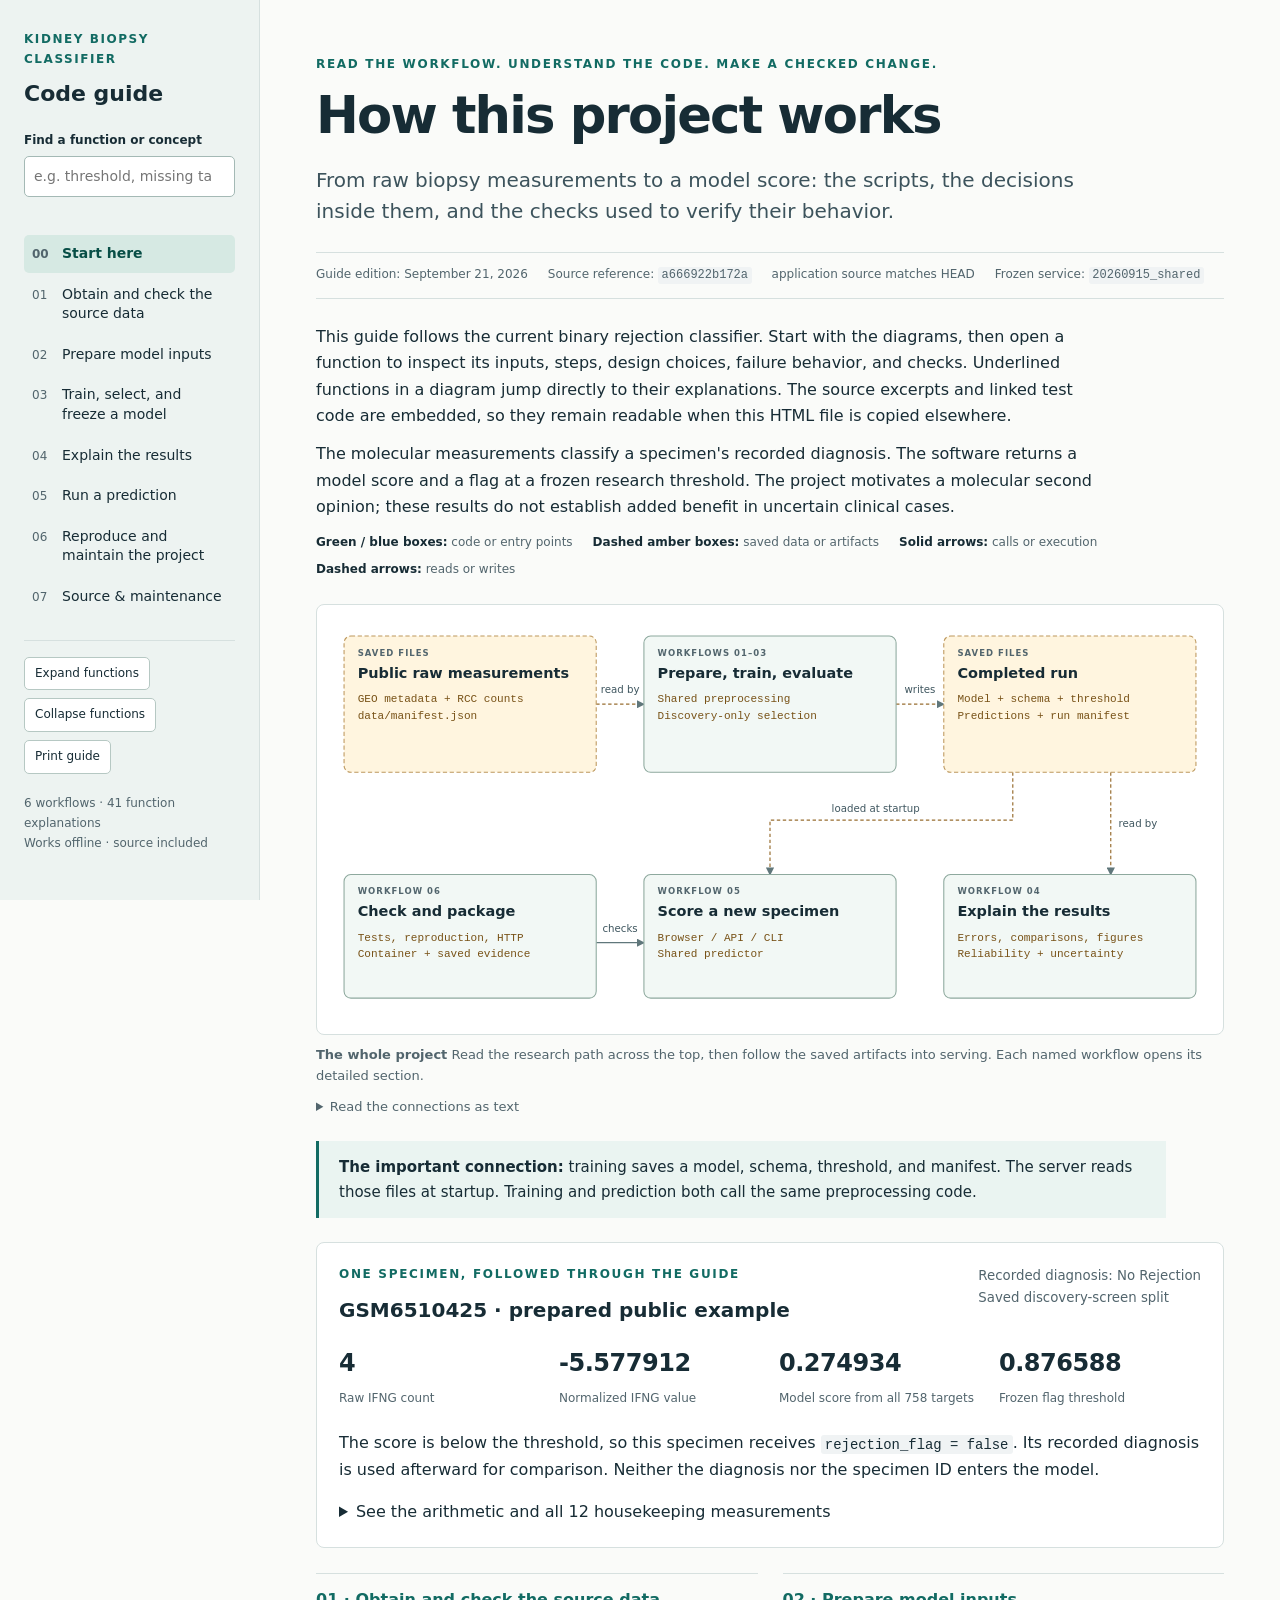
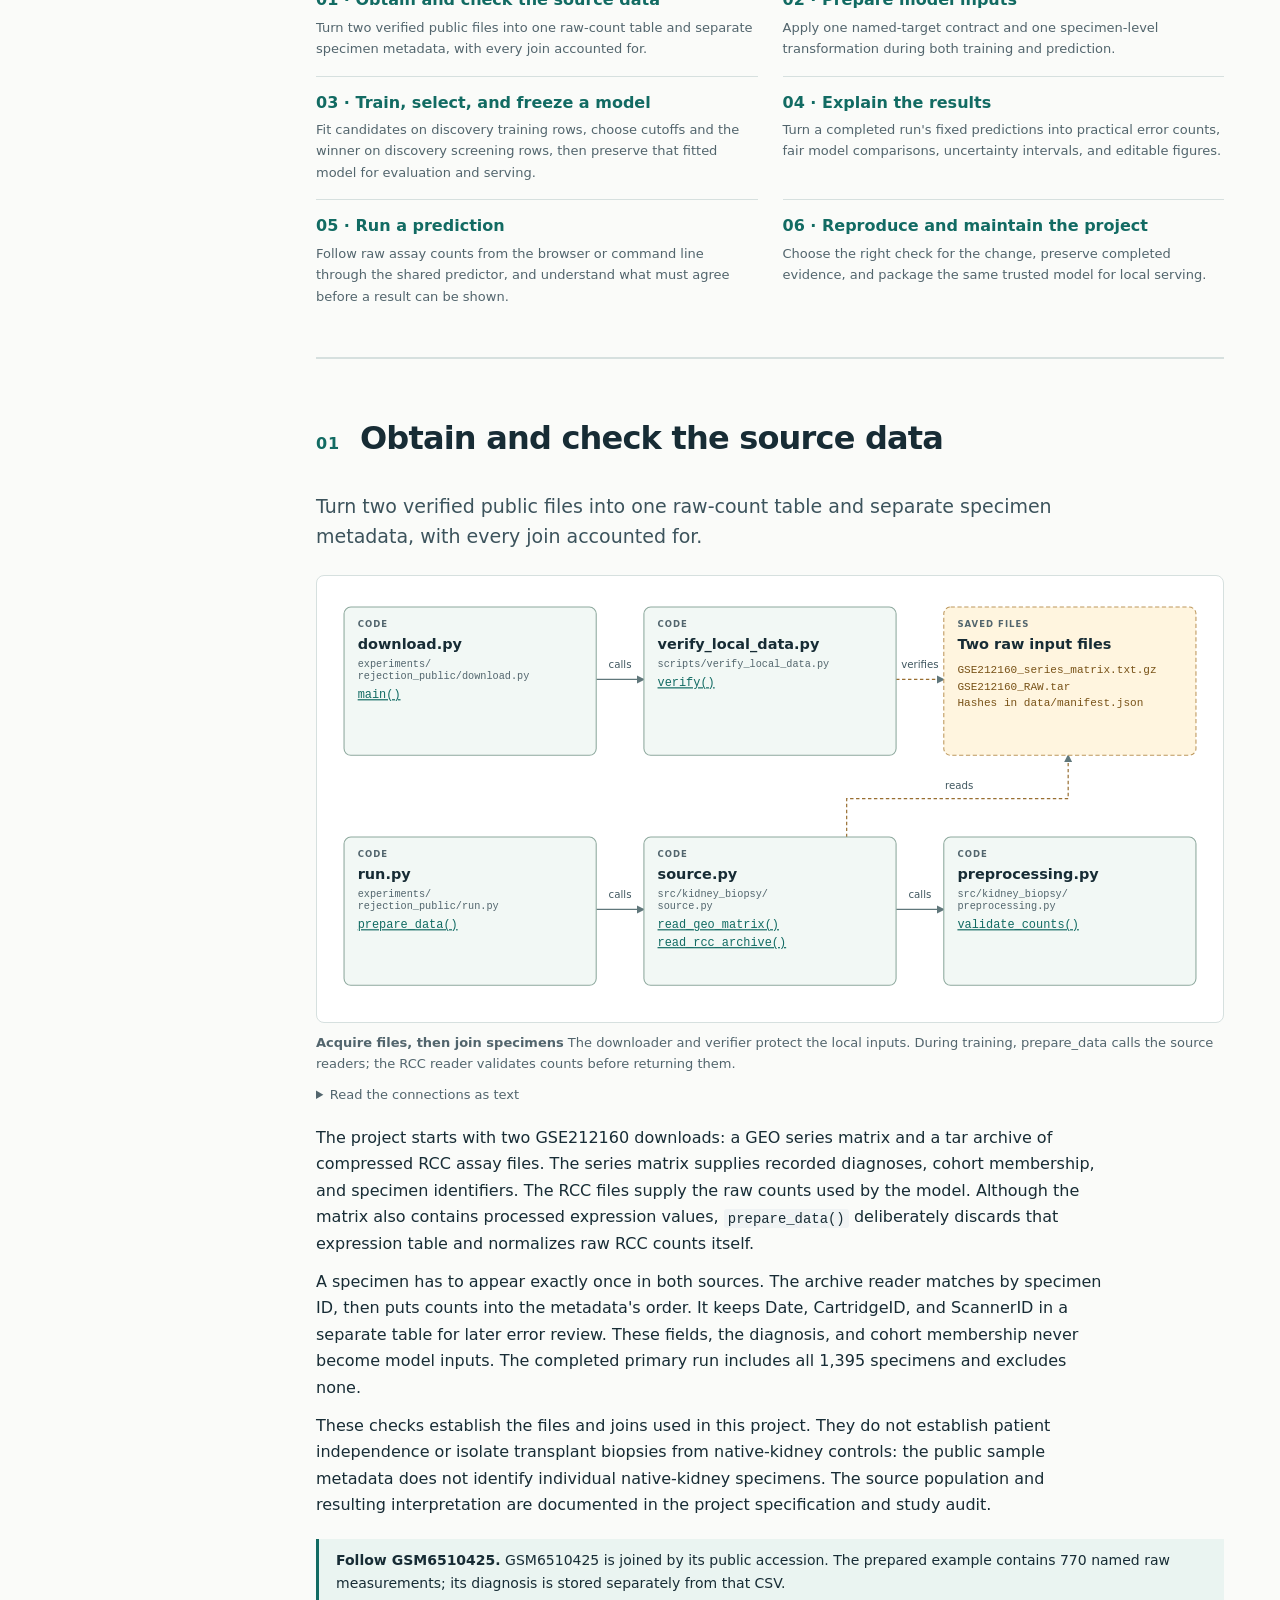
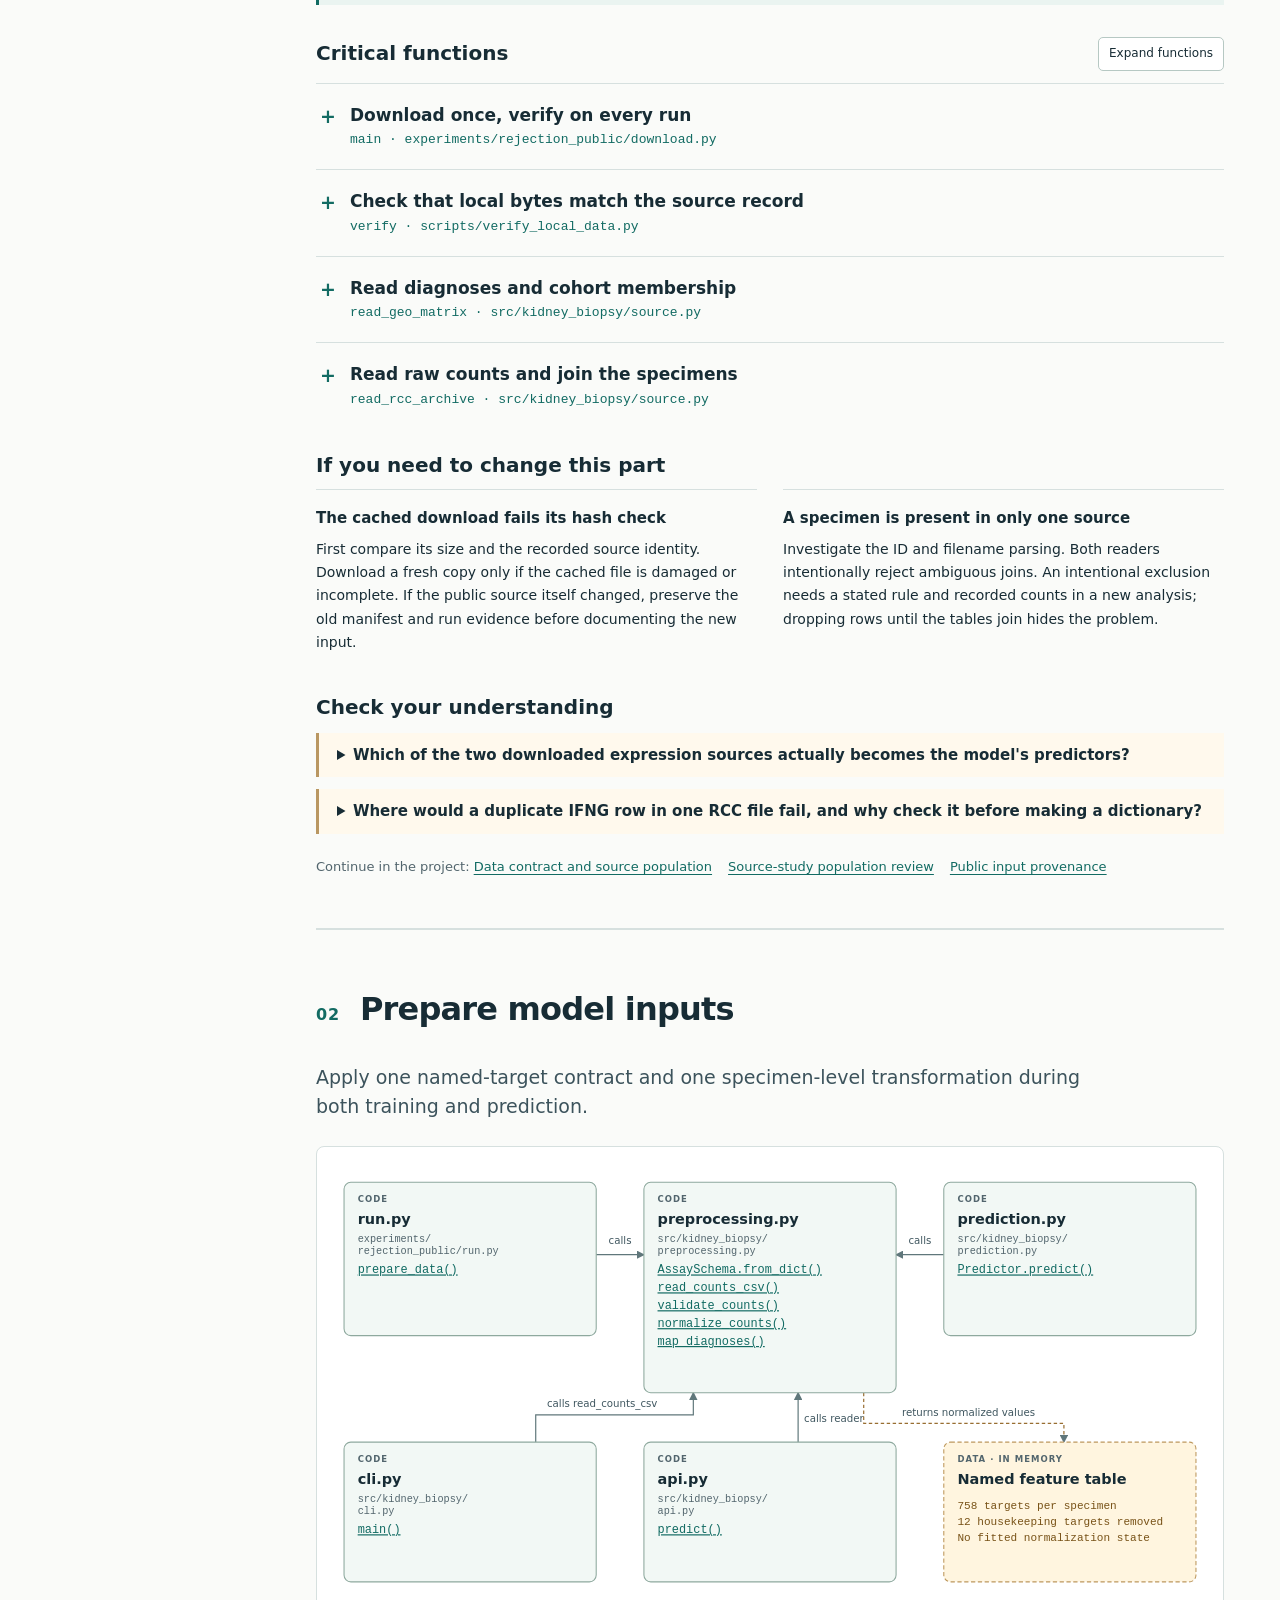
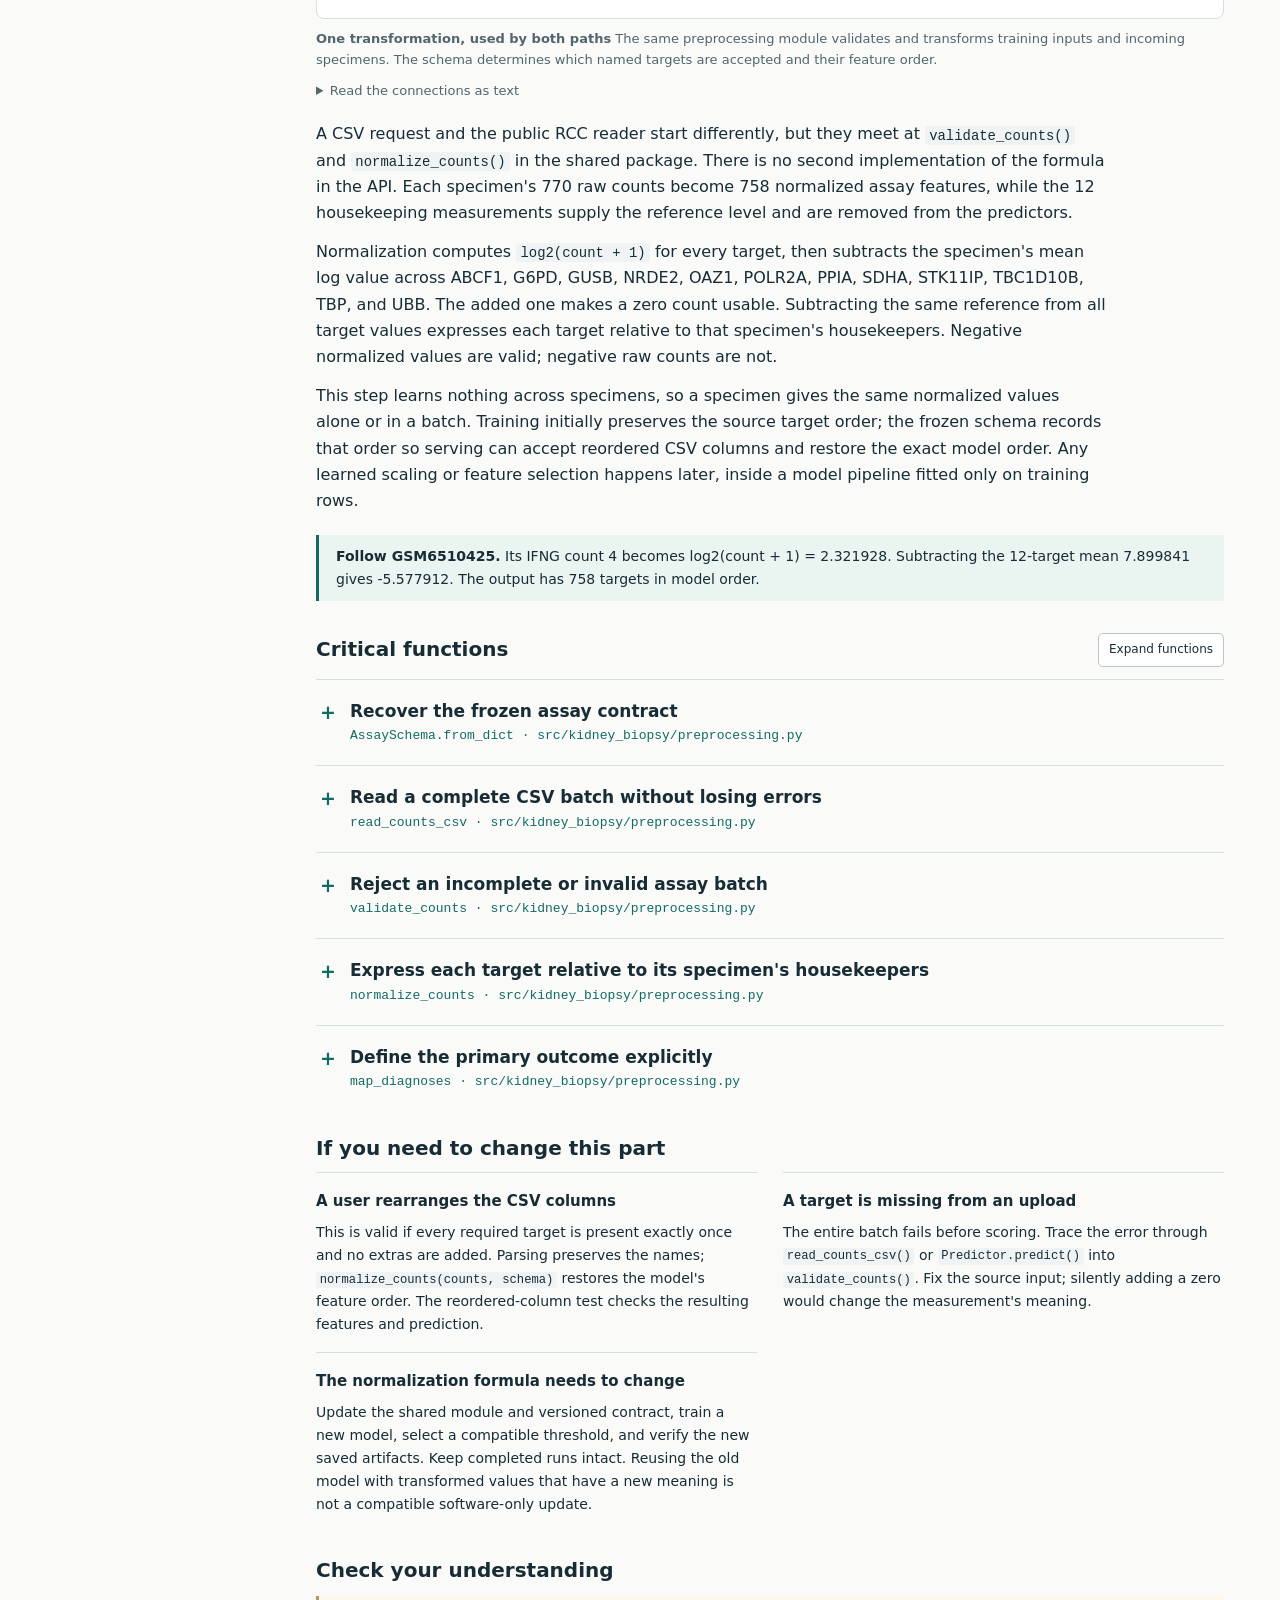
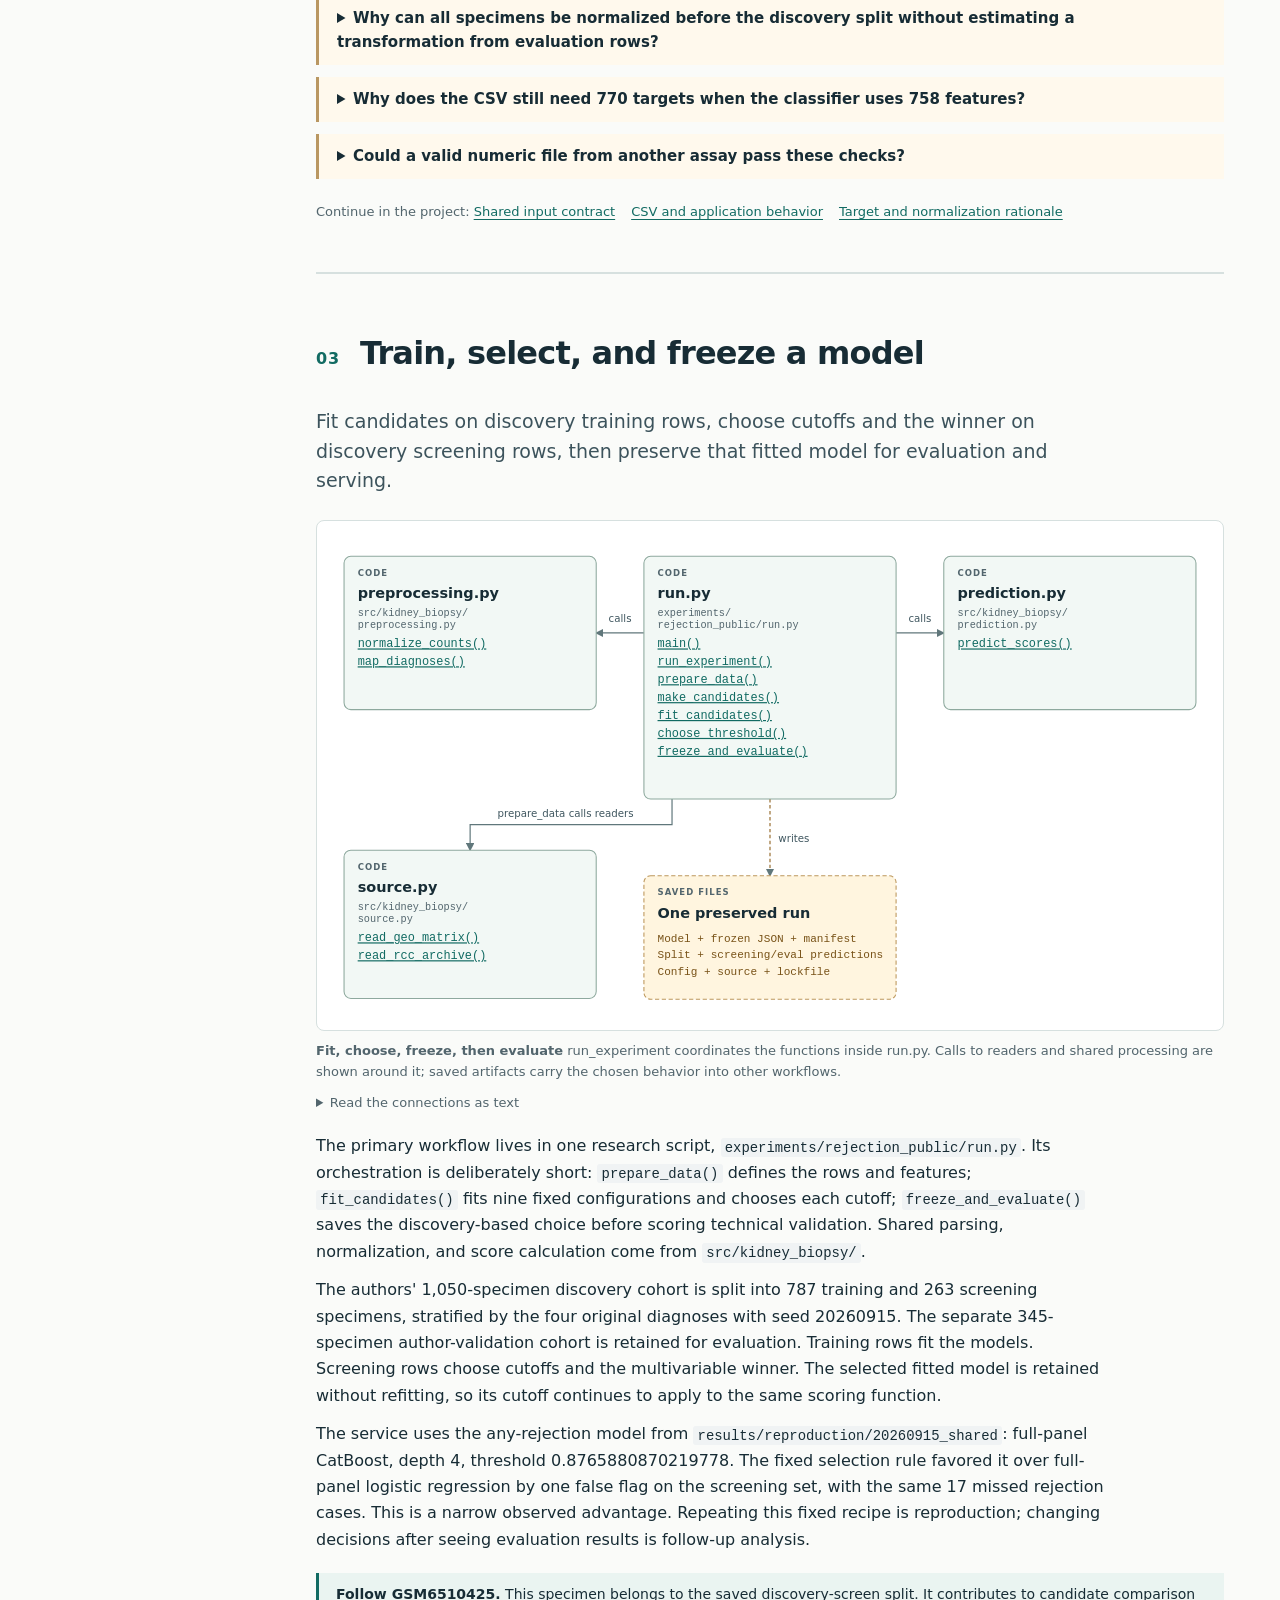
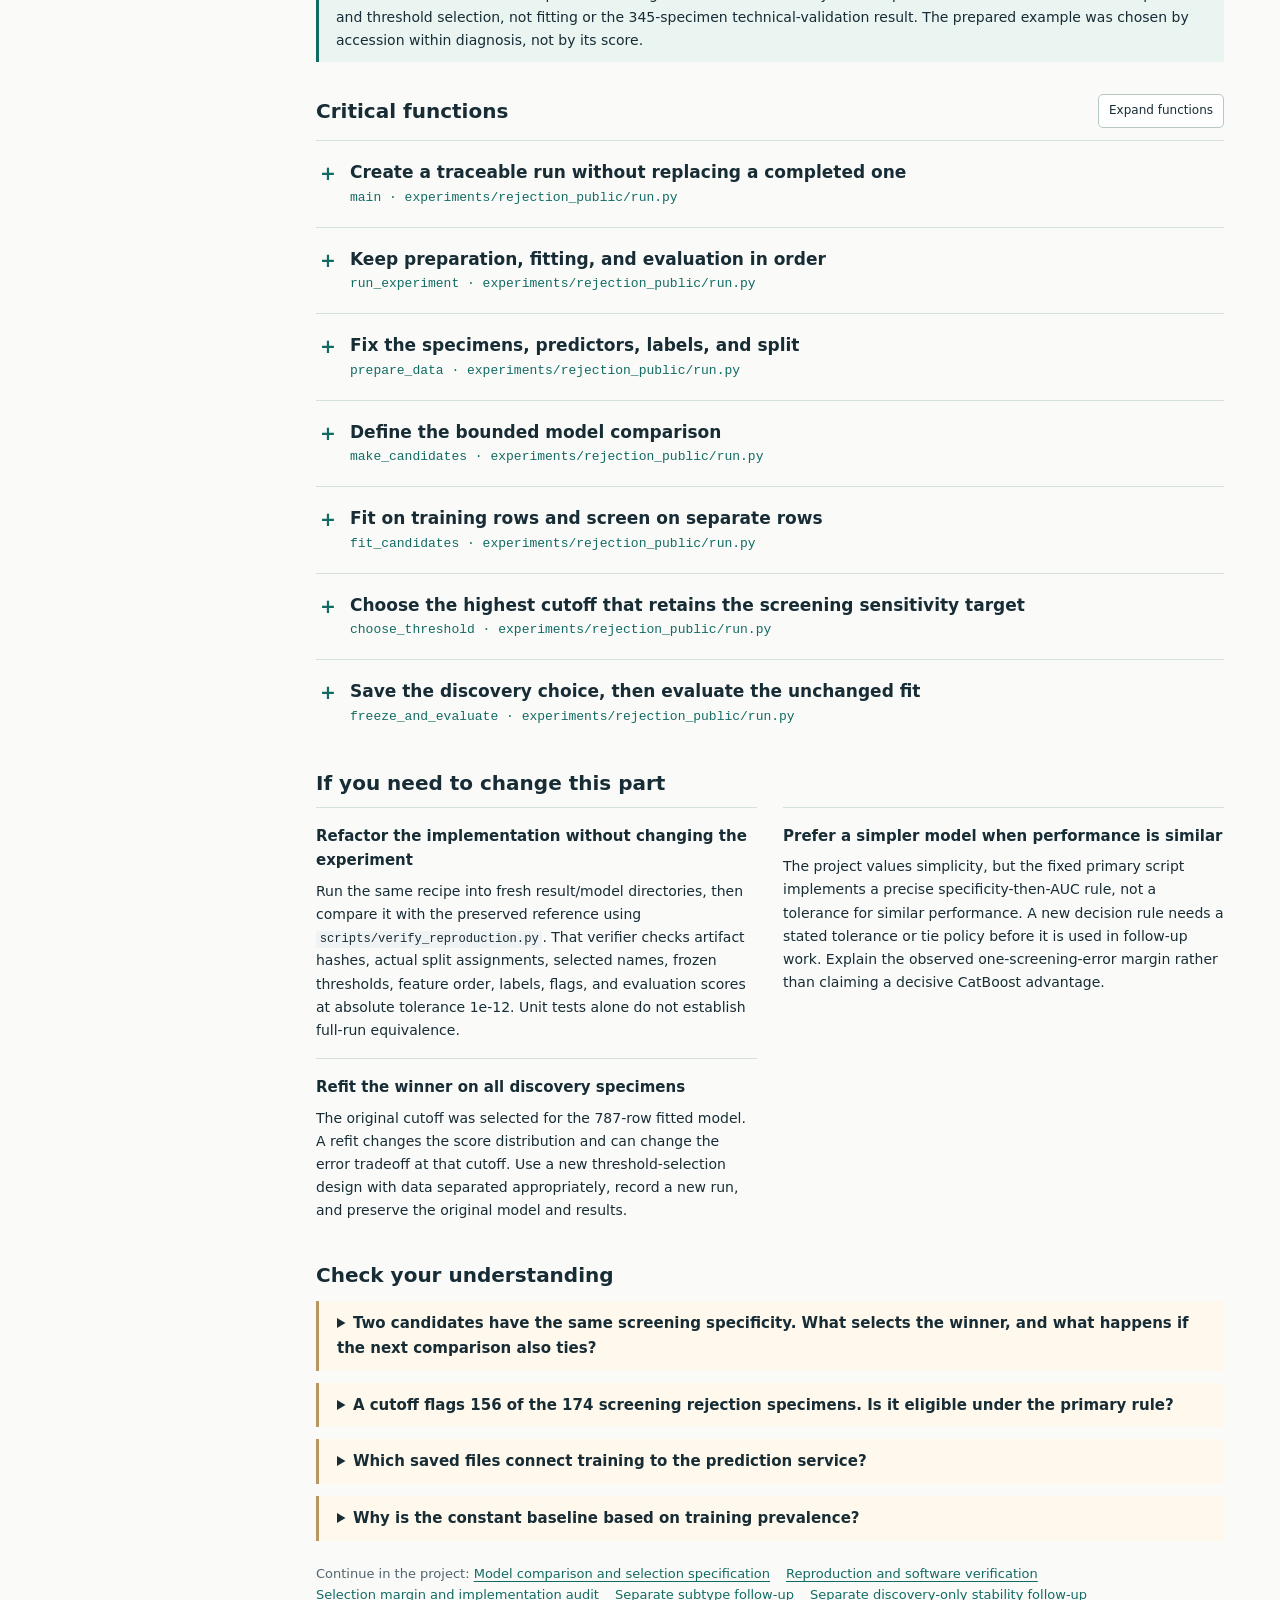
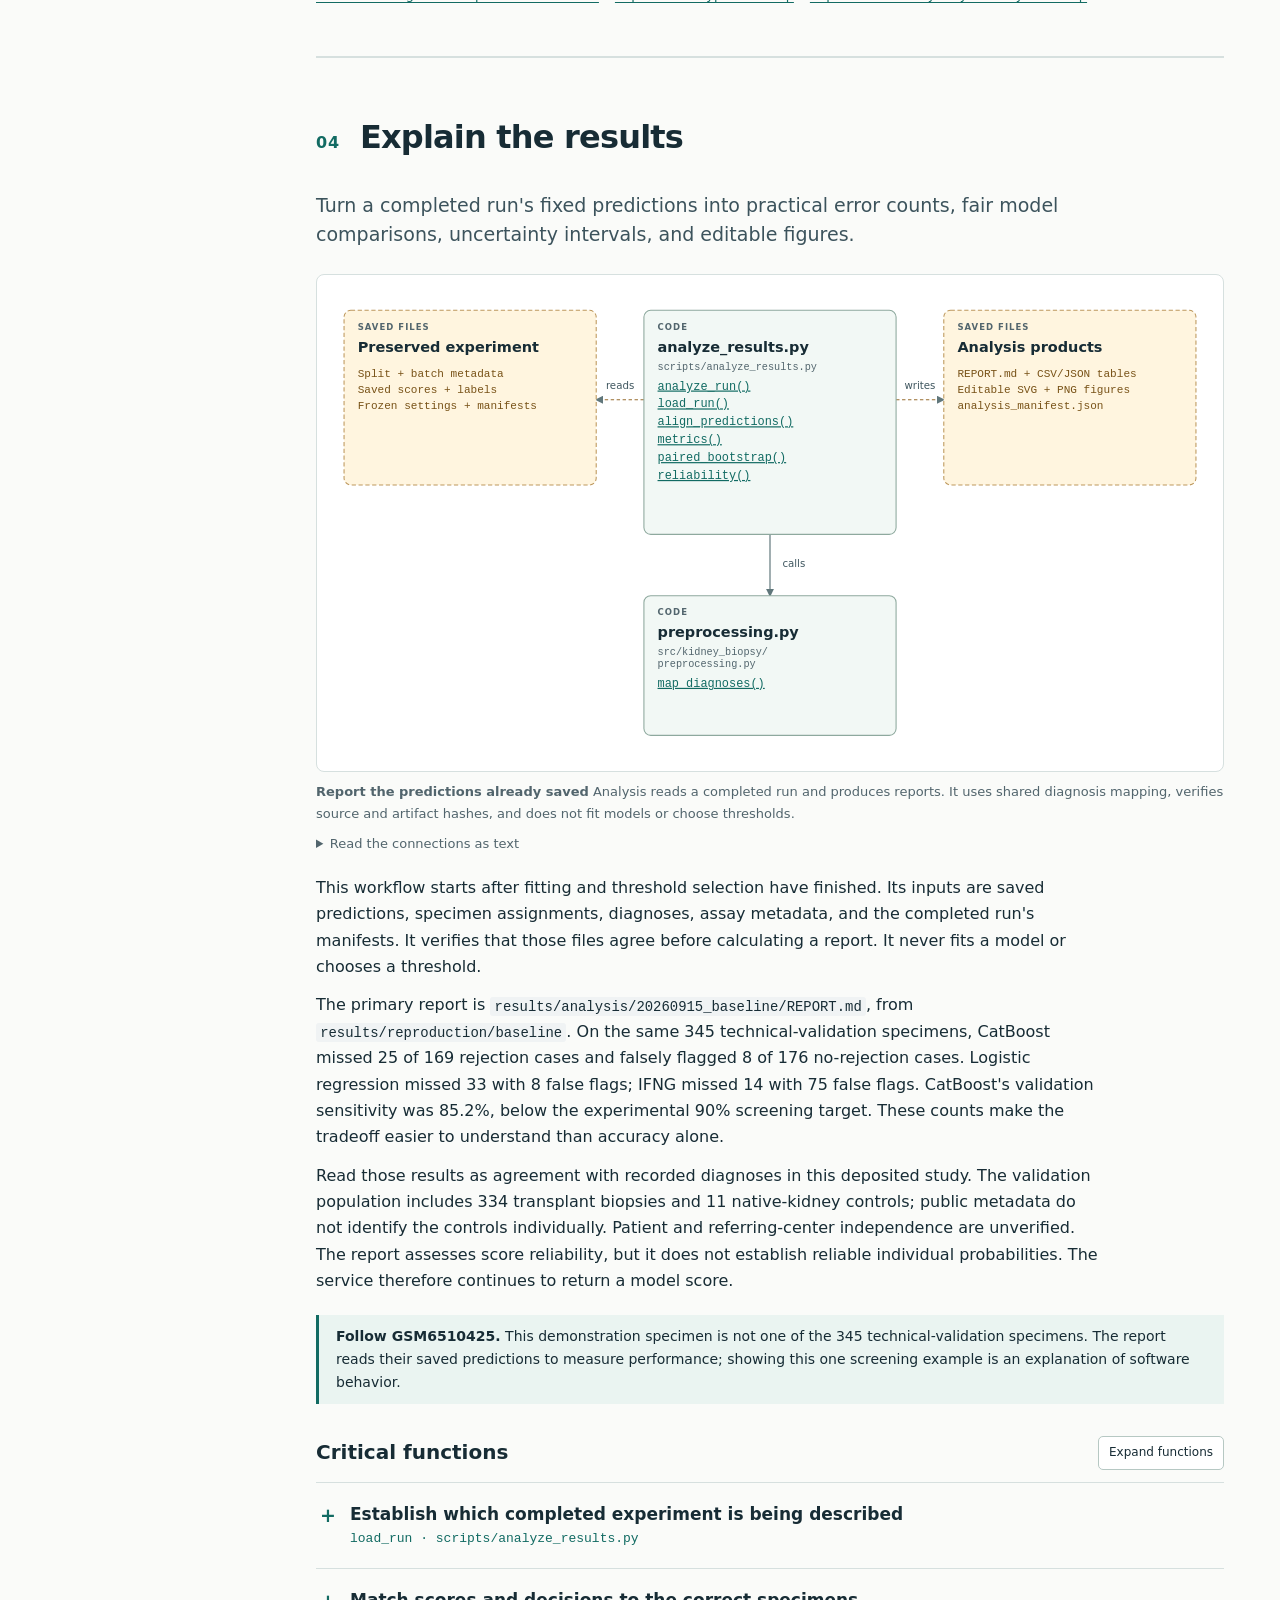
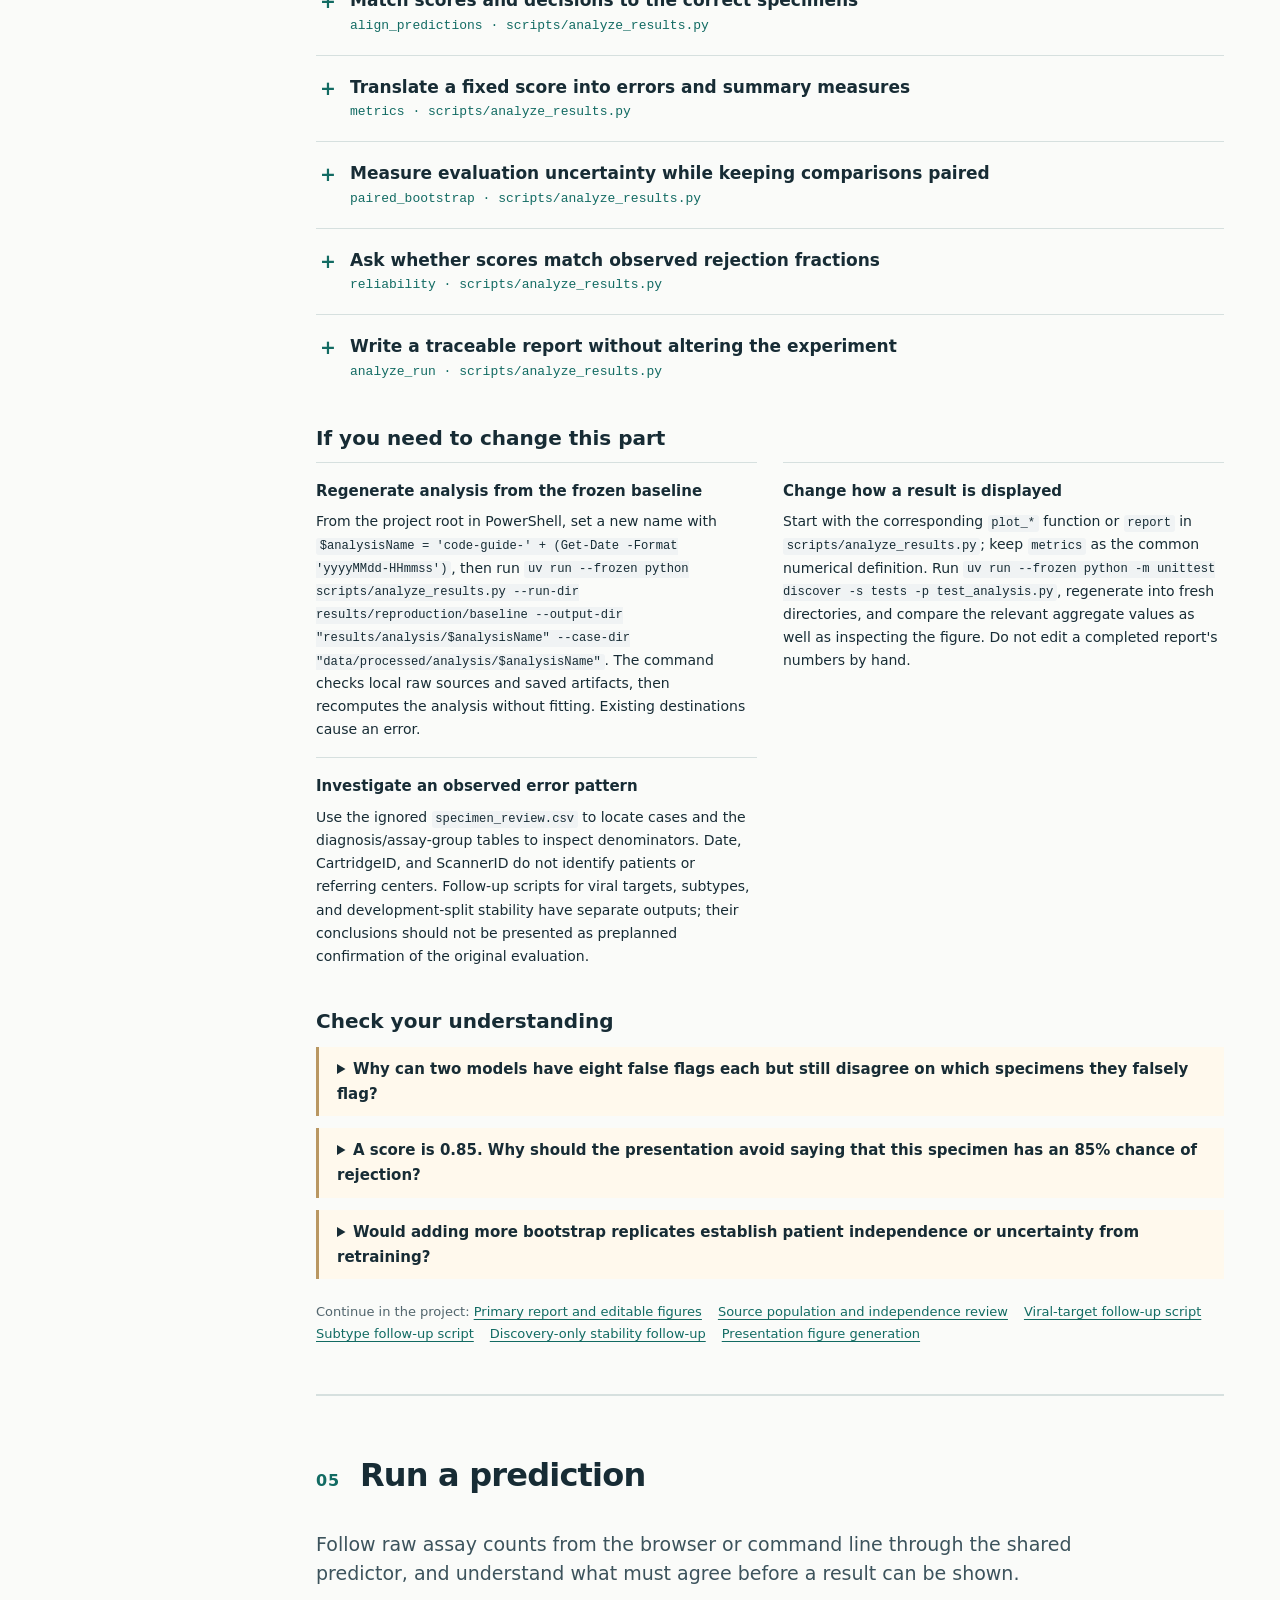
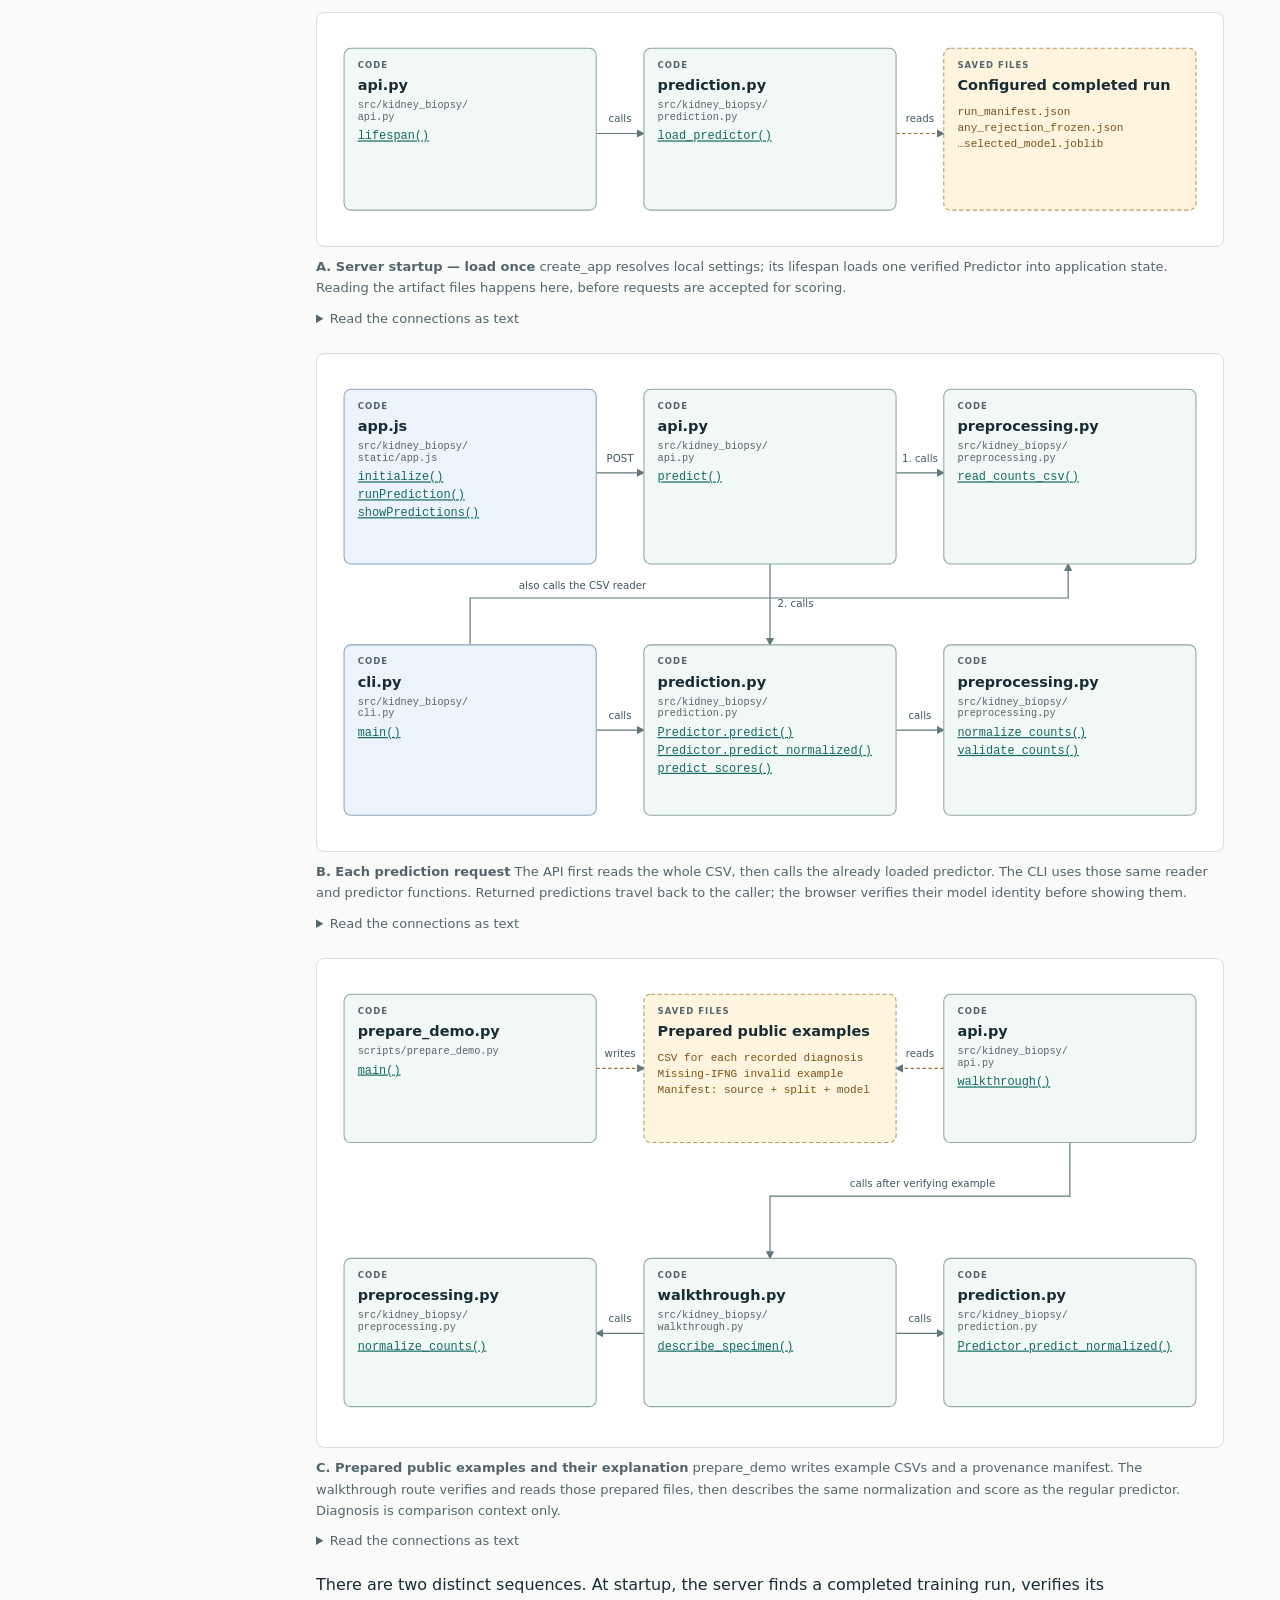
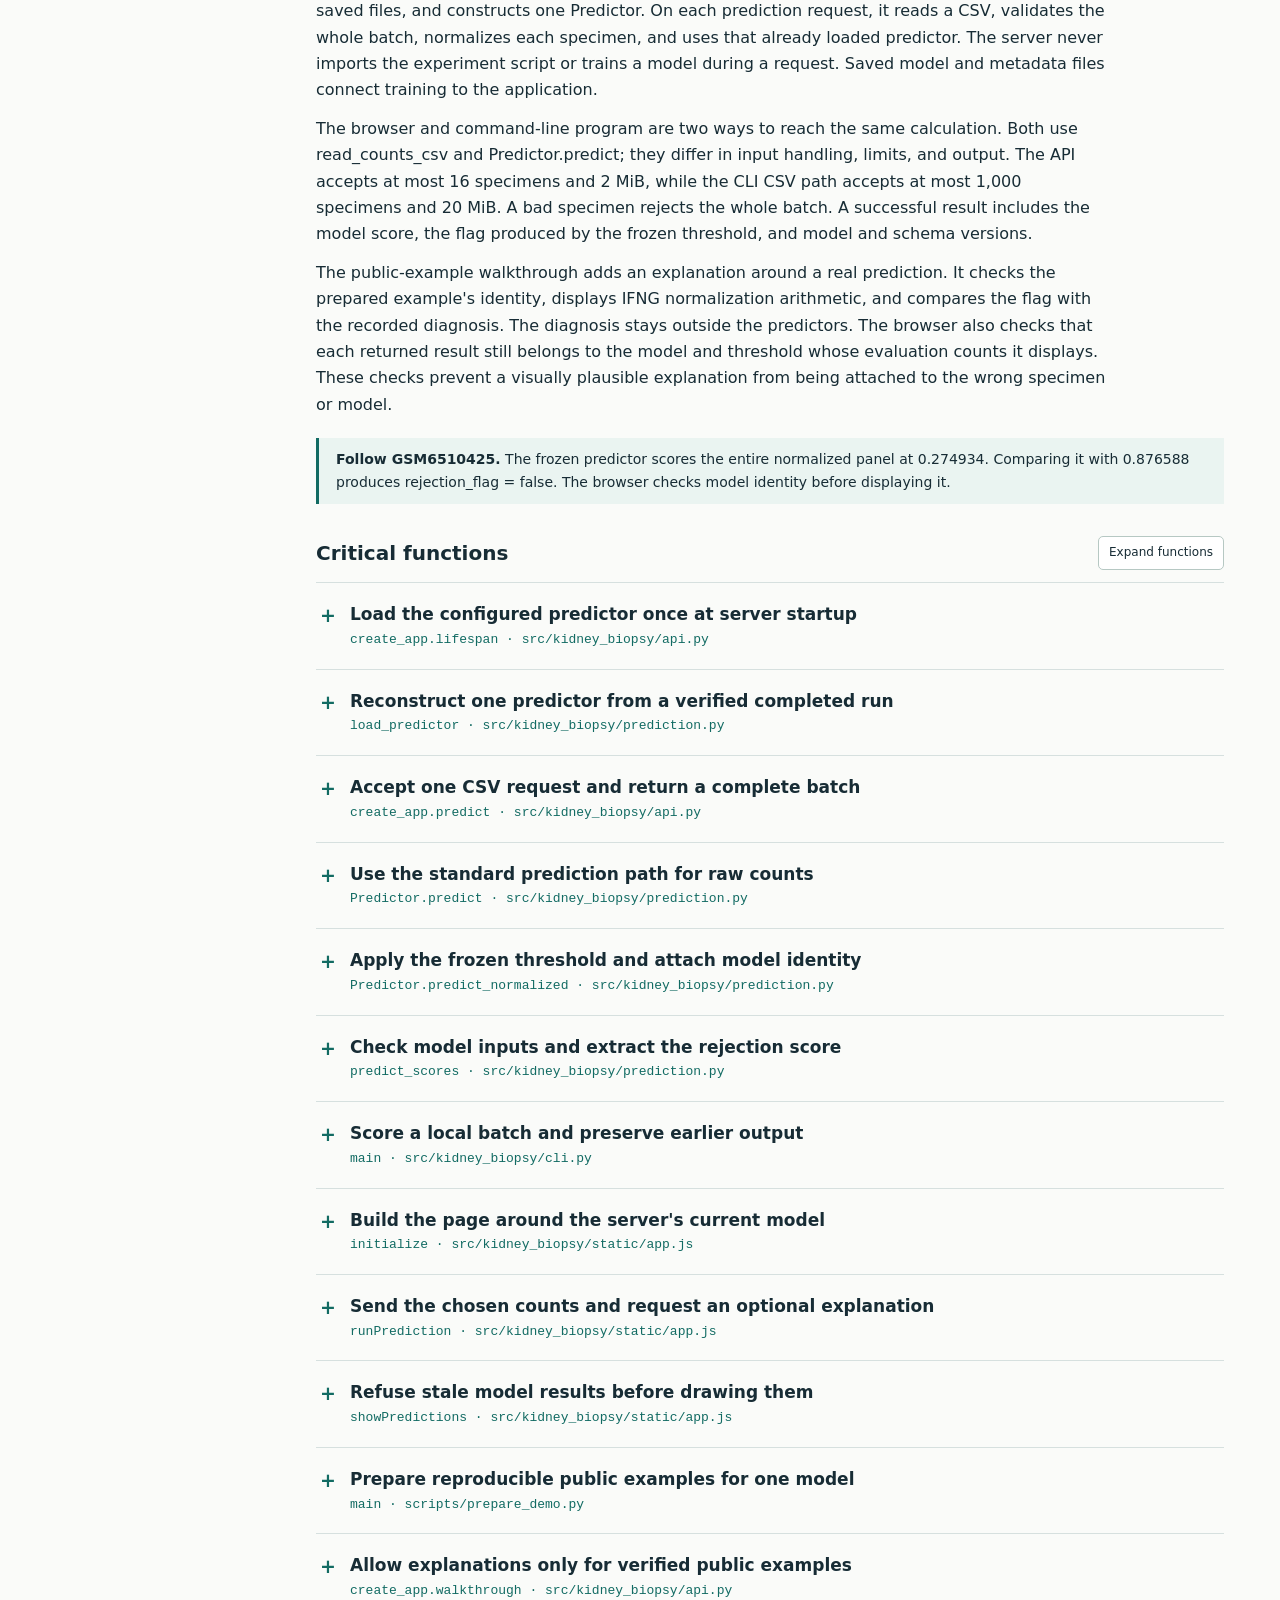
==== docs/CODE_GUIDE.html @ 764307b8 "Rename code guide files and source folder consistently" ====
<!doctype html>
<html lang="en"><head><meta charset="utf-8"><meta name="viewport" content="width=device-width,initial-scale=1"><meta name="description" content="A source-linked guide to the kidney biopsy rejection classifier code."><title>Code guide · Kidney biopsy classifier</title><style>:root{--ink:#172c35;--muted:#52656d;--paper:#fafbf9;--panel:#fff;--line:#d6e0df;--teal:#126b63;--light:#eaf4f1;--amber:#895d19;--amber-light:#fff5df;--code:#f0f3f4;--focus:#b45623}
*{box-sizing:border-box}html{scroll-behavior:auto;scroll-padding-top:30px}body{margin:0;background:var(--paper);color:var(--ink);font-family:system-ui,-apple-system,"Segoe UI",sans-serif;font-size:16px;line-height:1.65}a{color:var(--teal);text-underline-offset:3px}a:hover{text-decoration-thickness:2px}a:focus-visible,button:focus-visible,input:focus-visible,summary:focus-visible{outline:3px solid var(--focus);outline-offset:4px}button,input{font:inherit}button{cursor:pointer}.skip{position:fixed;top:-100px;left:20px;z-index:30;padding:10px;background:white}.skip:focus{top:8px}
.sidebar{position:fixed;inset:0 auto 0 0;width:260px;padding:30px 24px;background:#edf3f1;border-right:1px solid var(--line);overflow-y:auto;z-index:5}.brand{font-size:12px;font-weight:750;letter-spacing:.13em;text-transform:uppercase;color:var(--teal);margin:0 0 10px}.side-title{font-size:22px;line-height:1.25;font-weight:650;margin:0 0 24px}.sidebar nav a{display:flex;gap:10px;padding:9px 8px;border-radius:5px;margin:3px 0;text-decoration:none;color:var(--ink);font-size:14px;line-height:1.4}.sidebar nav a span{color:var(--muted);font-size:12px;min-width:20px;padding-top:2px}.sidebar nav a.active{background:#d6e9e3;color:#084e46;font-weight:650}.sidebar nav a:hover{background:#e0ebe7}.sidebar label{font-size:12px;font-weight:650;display:block;margin-bottom:5px}.sidebar input{width:100%;min-width:0;border:1px solid #a4b9b5;background:white;border-radius:5px;padding:8px 9px;font-size:14px}.search-wrap{margin:0 0 18px}.search-results{padding:0;list-style:none;font-size:13px;max-height:310px;overflow-y:auto}.search-results a{display:block;padding:7px 0}.search-results small{display:block;color:var(--muted)}.side-tools{border-top:1px solid var(--line);margin-top:24px;padding-top:16px;display:flex;flex-wrap:wrap;gap:8px}.side-tools button,.section-tools button{background:var(--panel);border:1px solid #b6c8c3;border-radius:5px;color:var(--ink);padding:6px 10px;font-size:12px}.side-foot{font-size:12px;color:var(--muted);margin-top:20px}
main{margin-left:260px;max-width:1320px;padding:55px 56px 80px}.eyebrow{font-size:12px;letter-spacing:.14em;text-transform:uppercase;color:var(--teal);font-weight:750;margin:0 0 12px}h1{font-size:clamp(32px,4vw,52px);font-weight:620;letter-spacing:-.035em;line-height:1.1;max-width:840px;margin:0 0 22px}h2{font-size:32px;font-weight:620;letter-spacing:-.025em;line-height:1.2;margin:6px 0 16px}h3{font-size:20px;line-height:1.35;margin:24px 0 10px;font-weight:650}h4{font-size:15px;margin:20px 0 8px}.lead{font-size:20px;line-height:1.55;max-width:780px;color:#3c535c;margin:0 0 22px}.prose{max-width:790px}.prose p{margin:12px 0}.meta{display:flex;gap:12px 20px;flex-wrap:wrap;color:var(--muted);font-size:12px;border-top:1px solid var(--line);border-bottom:1px solid var(--line);padding:12px 0;margin:25px 0}.meta code{font-size:12px}.chapter{padding-top:54px;margin-top:50px;border-top:2px solid var(--line);scroll-margin-top:20px}.chapter-head{display:flex;align-items:baseline;gap:20px}.chapter-num{font-size:16px;color:var(--teal);font-weight:700;letter-spacing:.05em}.chapter-summary{font-size:19px;max-width:800px;color:#3c535c;line-height:1.55}.rule{padding:14px 20px;background:var(--light);border-left:3px solid var(--teal);margin:24px 0;font-size:15px;max-width:850px}.legend{display:flex;flex-wrap:wrap;gap:8px 20px;font-size:12px;color:var(--muted);margin:12px 0}.legend b{font-weight:650;color:var(--ink)}.diagram{margin:24px 0 20px}.diagram-viewport{overflow-x:auto;border:1px solid var(--line);background:var(--panel);border-radius:8px;padding:14px 10px}.diagram svg{width:100%;min-width:780px;display:block;height:auto}.diagram figcaption{color:var(--muted);font-size:13px;margin:9px 0}.diagram-note{font-size:13px;margin:8px 0}.diagram svg .module{fill:#f2f8f5;stroke:#8ea99e;stroke-width:1.25}.diagram svg .artifact{fill:var(--amber-light);stroke:#bd985d;stroke-width:1.25;stroke-dasharray:5 3}.diagram svg .entry{fill:#edf3fa;stroke:#8ca4bc;stroke-width:1.25}.diagram svg .node-kind{font:600 10px system-ui;letter-spacing:1.2px;fill:#52656d}.diagram svg .node-title{font:650 17px system-ui;fill:#172c35}.diagram svg .node-path{font:12px ui-monospace,Consolas,monospace;fill:#52656d}.diagram svg .fn{font:14px ui-monospace,Consolas,monospace;fill:#126b63;text-decoration:underline;text-underline-offset:3px}.diagram svg .file-line{font:13px ui-monospace,Consolas,monospace;fill:#785217}.diagram svg .edge{fill:none;stroke:#60777b;stroke-width:1.4}.diagram svg .edge.artifact-edge{stroke:#986e31;stroke-dasharray:4 3}.diagram svg .edge-label{font:12px system-ui;fill:#3f565f;paint-order:stroke;stroke:white;stroke-width:5px;stroke-linejoin:round}.diagram svg a:focus text{fill:#a24816}.diagram-list{font-size:13px;color:var(--muted);margin:8px 0}.diagram-list summary{cursor:pointer}.diagram-list ul{margin-top:6px}
code{font-family:ui-monospace,SFMono-Regular,Consolas,monospace;font-size:.87em;background:var(--code);padding:.12em .3em;border-radius:3px;overflow-wrap:anywhere}pre{background:#eef2f3;border:1px solid var(--line);border-radius:5px;padding:18px;overflow:auto;line-height:1.65;font-size:12px;tab-size:4}pre code{padding:0;background:none;font-size:inherit;white-space:pre;overflow-wrap:normal}.code-line{display:block;min-height:1.65em}.line-number{color:#71818a;user-select:none;display:inline-block;width:4em;text-align:right;padding-right:1.5em}.section-tools{display:flex;align-items:center;justify-content:space-between;gap:16px;margin:32px 0 12px}.section-tools h3{margin:0}.function{border-top:1px solid var(--line);padding:2px 0;scroll-margin-top:25px}.function:last-of-type{border-bottom:1px solid var(--line)}.function>summary{cursor:pointer;padding:17px 4px;list-style:none;display:grid;grid-template-columns:22px 1fr;gap:8px;line-height:1.45}.function>summary::-webkit-details-marker{display:none}.function>summary:before{content:'+';color:var(--teal);font-weight:650;font-size:19px}.function[open]>summary:before{content:'\2212'}.fn-heading{font-size:17px;font-weight:600}.fn-symbol{font-family:ui-monospace,Consolas,monospace;font-size:13px;font-weight:400;display:block;color:var(--teal);margin-top:4px;overflow-wrap:anywhere}.function-body{padding:0 6px 24px 34px;max-width:870px}.function-body>p{margin:12px 0}.io{display:grid;grid-template-columns:1fr 1fr;gap:18px;background:#eef4f2;padding:15px 18px;margin:18px 0}.io dt{font-size:11px;font-weight:750;letter-spacing:.08em;text-transform:uppercase;color:var(--teal)}.io dd{margin:5px 0 0;font-size:14px}.steps{padding-left:23px}.steps li{padding-left:5px;margin:9px 0}.fact-label{font-weight:650}.checks{font-size:14px;padding-left:20px}.checks li{margin:7px 0}.source-snippet{margin-top:18px}.source-snippet>summary{cursor:pointer;color:var(--teal);font-size:13px}.source-caption{font-size:12px;color:var(--muted);margin:8px 0}.change-grid{display:grid;grid-template-columns:repeat(2,minmax(0,1fr));gap:0 26px}.change-item{padding:16px 0;border-top:1px solid var(--line)}.change-item h4{margin:0 0 7px}.change-item p{font-size:14px;margin:0}.exercise{border-left:3px solid #b99762;padding:10px 18px;background:#fff9ed;margin:12px 0}.exercise summary{cursor:pointer;font-size:15px;font-weight:600}.exercise p{font-size:14px;margin:12px 0 0}.related{font-size:13px;color:var(--muted);margin-top:22px}.related a{margin-right:16px;display:inline-block}.specimen{background:var(--panel);border:1px solid var(--line);border-radius:8px;margin:24px 0;padding:22px}.specimen-head{display:flex;justify-content:space-between;gap:15px;flex-wrap:wrap}.specimen h3{margin:0}.specimen small{color:var(--muted)}.specimen-grid{display:grid;grid-template-columns:repeat(4,1fr);gap:18px;margin:20px 0}.specimen-grid strong{font-size:24px;font-weight:600;display:block;letter-spacing:-.02em}.specimen-grid span{font-size:12px;color:var(--muted)}.trace{font-size:14px;border-left:3px solid var(--teal);padding:10px 17px;margin:20px 0;background:var(--light)}table{width:100%;border-collapse:collapse;font-size:14px;margin:18px 0}th,td{text-align:left;vertical-align:top;border-bottom:1px solid var(--line);padding:10px}th{font-size:12px;color:var(--muted);font-weight:650}.table-wrap{overflow:auto}.source-catalog details{margin:15px 0}.source-catalog summary{cursor:pointer;color:var(--teal);overflow-wrap:anywhere}.source-catalog .source-full{max-height:560px;overflow:auto}.source-path{font-size:13px;overflow-wrap:anywhere}.index-grid{display:grid;grid-template-columns:1fr 1fr;gap:16px 25px;margin:25px 0}.index-grid a{display:block;text-decoration:none;border-top:1px solid var(--line);padding-top:13px;font-weight:600}.index-grid small{display:block;font-weight:400;color:var(--muted);font-size:13px;margin-top:3px}.hidden{display:none!important}.screen-only{}footer{margin-top:48px;padding-top:24px;border-top:1px solid var(--line);color:var(--muted);font-size:12px}.print-note{display:none}
@media(min-width:1600px){main{margin-left:calc(260px + (100vw - 1580px)/2)}}
@media(max-width:1100px){.sidebar{width:224px;padding:24px 18px}main{margin-left:224px;padding:40px 30px}.diagram-viewport{padding:8px}.specimen-grid{grid-template-columns:1fr 1fr}}
@media(max-width:760px){html{scroll-padding-top:15px}.sidebar{position:relative;width:100%;border-right:0;border-bottom:1px solid var(--line);padding:20px}.brand{margin-bottom:7px}.side-title{font-size:20px;margin-bottom:15px}.sidebar nav{display:grid;grid-template-columns:1fr 1fr;gap:0 8px}.sidebar nav a{font-size:13px}.search-wrap{max-width:420px}.side-tools{margin-top:14px;padding-top:14px}.side-foot{margin:12px 0 0}main{margin:0;padding:32px 20px}.lead{font-size:18px}h2{font-size:27px}.chapter{padding-top:35px;margin-top:35px}.chapter-summary{font-size:17px}.io,.change-grid,.index-grid{grid-template-columns:1fr}.function-body{padding-left:10px}.function>summary{padding:17px 0}.fn-heading{font-size:16px}.specimen{padding:17px}.diagram svg{min-width:800px}.meta{gap:8px}.prose{max-width:100%}}
@media(prefers-reduced-motion:reduce){html{scroll-behavior:auto}}
@media print{@page{size:A4;margin:15mm}body{font-size:10pt;color:#172c35;background:white}.sidebar,.screen-only,.skip,.section-tools button,.diagram-list{display:none!important}main{margin:0;max-width:none;padding:0}h1{font-size:28pt}h2{font-size:22pt}h3{font-size:15pt}.lead,.chapter-summary{font-size:12pt}.chapter{break-before:page;border-top:0;margin-top:0;padding-top:8mm}.diagram-viewport{overflow:visible;padding:0;border:0}.diagram svg{min-width:0!important;width:100%}.diagram{break-inside:avoid}.function{break-inside:auto}.function>summary{break-after:avoid}.function>summary:before{display:none}.function>summary{display:block}.function-body{padding-left:0}.source-snippet,.source-catalog{display:none!important}.io{break-inside:avoid}.change-item,.exercise,.specimen,.trace{break-inside:avoid}.print-note{display:block;font-size:10pt}.specimen-grid strong{font-size:18pt}.meta{font-size:8pt}a{color:#126b63}pre{white-space:pre-wrap}*{-webkit-print-color-adjust:exact;print-color-adjust:exact}footer{font-size:8pt}}

.contents>summary{display:none}.source-full .code-line:target{background:#fff0c3}
@media(max-width:760px){.contents>summary{display:list-item;cursor:pointer;font-size:14px;font-weight:650;color:var(--teal)}.contents[open]>summary{margin-bottom:12px}.side-foot{font-size:11px}.search-wrap{margin-bottom:12px}.side-title{font-size:20px}.side-title br{display:none}.side-title br:after{content:" "}}

.diagram-hint{display:none}@media(max-width:760px){.diagram-hint{display:block;font-size:12px;color:var(--muted)}}
</style></head>
<body><a class="skip" href="#overview">Skip to the guide</a>
<aside class="sidebar"><p class="brand">Kidney biopsy classifier</p><p class="side-title">Code guide</p>
<div class="search-wrap screen-only"><label for="guide-search">Find a function or concept</label><input id="guide-search" type="search" placeholder="e.g. threshold, missing target" autocomplete="off"><p id="search-status" class="side-foot" role="status" aria-live="polite"></p><ul id="search-results" class="search-results"></ul></div>
<details class="contents" id="contents" open><summary>Contents and reading controls</summary><nav aria-label="Guide contents"><a href="#overview" class="active"><span>00</span>Start here</a><a href="#data"><span>01</span>Obtain and check the source data</a><a href="#preprocessing"><span>02</span>Prepare model inputs</a><a href="#training"><span>03</span>Train, select, and freeze a model</a><a href="#results"><span>04</span>Explain the results</a><a href="#prediction"><span>05</span>Run a prediction</a><a href="#operations"><span>06</span>Reproduce and maintain the project</a><a href="#source-reference"><span>07</span>Source & maintenance</a></nav><div class="side-tools screen-only"><button type="button" id="expand-all">Expand functions</button><button type="button" id="collapse-all">Collapse functions</button><button type="button" id="print-guide">Print guide</button></div></details><p class="side-foot">6 workflows · 41 function explanations<br>Works offline · source included</p></aside>
<main><header id="overview"><p class="eyebrow">Read the workflow. Understand the code. Make a checked change.</p><h1>How this project works</h1><p class="lead">From raw biopsy measurements to a model score: the scripts, the decisions inside them, and the checks used to verify their behavior.</p>
<div class="meta"><span>Guide edition: September 21, 2026</span><span>Source reference: <code>a666922b172a</code></span><span>application source matches HEAD</span><span>Frozen service: <code>20260915_shared</code></span></div>
<div class="prose"><p>This guide follows the current binary rejection classifier. Start with the diagrams, then open a function to inspect its inputs, steps, design choices, failure behavior, and checks. Underlined functions in a diagram jump directly to their explanations. The source excerpts and linked test code are embedded, so they remain readable when this HTML file is copied elsewhere.</p><p>The molecular measurements classify a specimen's recorded diagnosis. The software returns a model score and a flag at a frozen research threshold. The project motivates a molecular second opinion; these results do not establish added benefit in uncertain clinical cases.</p></div>
<div class="legend"><span><b>Green / blue boxes:</b> code or entry points</span><span><b>Dashed amber boxes:</b> saved data or artifacts</span><span><b>Solid arrows:</b> calls or execution</span><span><b>Dashed arrows:</b> reads or writes</span></div>
<figure class="diagram" id="map-overview"><div class="diagram-viewport"><svg viewBox="0 0 1040 470" xmlns="http://www.w3.org/2000/svg" role="group" aria-labelledby="map-overview-title map-overview-desc"><title id="map-overview-title">The whole project</title><desc id="map-overview-desc">Read the research path across the top, then follow the saved artifacts into serving. Each named workflow opens its detailed section. Each underlined function links to its explanation.</desc><defs><marker id="map-overview-arrow" markerWidth="7" markerHeight="7" refX="6" refY="3.5" orient="auto"><path d="M0,0 L7,3.5 L0,7" fill="#60777b"/></marker></defs><polyline class="edge artifact-edge" points="316,100 372,100" marker-end="url(#map-overview-arrow)"/><text class="edge-label" x="344" y="87" text-anchor="middle">read by</text><polyline class="edge artifact-edge" points="668,100 724,100" marker-end="url(#map-overview-arrow)"/><text class="edge-label" x="696" y="87" text-anchor="middle">writes</text><polyline class="edge artifact-edge" points="920,180 920,300" marker-end="url(#map-overview-arrow)"/><text class="edge-label" x="952" y="244" text-anchor="middle">read by</text><polyline class="edge artifact-edge" points="805,180 805,236 520,236 520,300" marker-end="url(#map-overview-arrow)"/><text class="edge-label" x="644" y="227" text-anchor="middle">loaded at startup</text><polyline class="edge" points="316,380 372,380" marker-end="url(#map-overview-arrow)"/><text class="edge-label" x="344" y="367" text-anchor="middle">checks</text><rect class="artifact" x="20" y="20" width="296" height="160" rx="8"/><text class="node-kind" x="36" y="43">SAVED FILES</text><text class="node-title" x="36" y="69"><a href="#data">Public raw measurements</a></text><text class="file-line" x="36" y="98">GEO metadata + RCC counts</text><text class="file-line" x="36" y="117">data/manifest.json</text><rect class="module" x="372" y="20" width="296" height="160" rx="8"/><text class="node-kind" x="388" y="43">WORKFLOWS 01–03</text><text class="node-title" x="388" y="69"><a href="#training">Prepare, train, evaluate</a></text><text class="file-line" x="388" y="98">Shared preprocessing</text><text class="file-line" x="388" y="117">Discovery-only selection</text><rect class="artifact" x="724" y="20" width="296" height="160" rx="8"/><text class="node-kind" x="740" y="43">SAVED FILES</text><text class="node-title" x="740" y="69"><a href="#training">Completed run</a></text><text class="file-line" x="740" y="98">Model + schema + threshold</text><text class="file-line" x="740" y="117">Predictions + run manifest</text><rect class="module" x="20" y="300" width="296" height="145" rx="8"/><text class="node-kind" x="36" y="323">WORKFLOW 06</text><text class="node-title" x="36" y="349"><a href="#operations">Check and package</a></text><text class="file-line" x="36" y="378">Tests, reproduction, HTTP</text><text class="file-line" x="36" y="397">Container + saved evidence</text><rect class="module" x="372" y="300" width="296" height="145" rx="8"/><text class="node-kind" x="388" y="323">WORKFLOW 05</text><text class="node-title" x="388" y="349"><a href="#prediction">Score a new specimen</a></text><text class="file-line" x="388" y="378">Browser / API / CLI</text><text class="file-line" x="388" y="397">Shared predictor</text><rect class="module" x="724" y="300" width="296" height="145" rx="8"/><text class="node-kind" x="740" y="323">WORKFLOW 04</text><text class="node-title" x="740" y="349"><a href="#results">Explain the results</a></text><text class="file-line" x="740" y="378">Errors, comparisons, figures</text><text class="file-line" x="740" y="397">Reliability + uncertainty</text></svg></div><figcaption><strong>The whole project</strong> Read the research path across the top, then follow the saved artifacts into serving. Each named workflow opens its detailed section.</figcaption><p class="diagram-hint screen-only">Scroll the diagram sideways on a narrow screen. Select an underlined function to open its explanation.</p><details class="diagram-list"><summary>Read the connections as text</summary><ul><li>Public raw measurements → Prepare, train, evaluate: read by.</li><li>Prepare, train, evaluate → Completed run: writes.</li><li>Completed run → Explain the results: read by.</li><li>Completed run → Score a new specimen: loaded at startup.</li><li>Check and package → Score a new specimen: checks.</li></ul></details></figure><p class="rule"><strong>The important connection:</strong> training saves a model, schema, threshold, and manifest. The server reads those files at startup. Training and prediction both call the same preprocessing code.</p>
<aside class="specimen" id="specimen"><div class="specimen-head"><div><p class="eyebrow">One specimen, followed through the guide</p><h3>GSM6510425 · prepared public example</h3></div><small>Recorded diagnosis: No Rejection<br>Saved discovery-screen split</small></div>
<div class="specimen-grid"><div><strong>4</strong><span>Raw IFNG count</span></div><div><strong>-5.577912</strong><span>Normalized IFNG value</span></div><div><strong>0.274934</strong><span>Model score from all 758 targets</span></div><div><strong>0.876588</strong><span>Frozen flag threshold</span></div></div>
<p>The score is below the threshold, so this specimen receives <code>rejection_flag = false</code>. Its recorded diagnosis is used afterward for comparison. Neither the diagnosis nor the specimen ID enters the model.</p>
<details><summary>See the arithmetic and all 12 housekeeping measurements</summary><p><code>log2(4 + 1) − 7.899841 = -5.577912</code>. The mean is calculated across the transformed housekeeping counts below. IFNG illustrates one feature; it does not by itself determine this model's score.</p><div class="table-wrap"><table><thead><tr><th>Housekeeping target</th><th>Raw count</th><th>log2(count + 1)</th></tr></thead><tbody><tr><td>ABCF1</td><td>183</td><td>7.523562</td></tr><tr><td>G6PD</td><td>76</td><td>6.266787</td></tr><tr><td>GUSB</td><td>260</td><td>8.027906</td></tr><tr><td>NRDE2</td><td>67</td><td>6.087463</td></tr><tr><td>OAZ1</td><td>753</td><td>9.558421</td></tr><tr><td>POLR2A</td><td>306</td><td>8.262095</td></tr><tr><td>PPIA</td><td>1536</td><td>10.585901</td></tr><tr><td>SDHA</td><td>342</td><td>8.422065</td></tr><tr><td>STK11IP</td><td>38</td><td>5.285402</td></tr><tr><td>TBC1D10B</td><td>76</td><td>6.266787</td></tr><tr><td>TBP</td><td>166</td><td>7.383704</td></tr><tr><td>UBB</td><td>2237</td><td>11.127994</td></tr></tbody></table></div><p class="source-caption">Calculated with the project's <code>describe_specimen()</code> and the verified frozen model. Example selection: First accession in lexical order within each recorded diagnosis in the saved discovery-screen split. Scores did not guide selection. Displayed values are rounded; the saved record retains full precision. Source: <a href="code_guide/specimen.json">specimen.json</a>.</p></details></aside><div class="index-grid"><a href="#data">01 · Obtain and check the source data<small>Turn two verified public files into one raw-count table and separate specimen metadata, with every join accounted for.</small></a><a href="#preprocessing">02 · Prepare model inputs<small>Apply one named-target contract and one specimen-level transformation during both training and prediction.</small></a><a href="#training">03 · Train, select, and freeze a model<small>Fit candidates on discovery training rows, choose cutoffs and the winner on discovery screening rows, then preserve that fitted model for evaluation and serving.</small></a><a href="#results">04 · Explain the results<small>Turn a completed run&#x27;s fixed predictions into practical error counts, fair model comparisons, uncertainty intervals, and editable figures.</small></a><a href="#prediction">05 · Run a prediction<small>Follow raw assay counts from the browser or command line through the shared predictor, and understand what must agree before a result can be shown.</small></a><a href="#operations">06 · Reproduce and maintain the project<small>Choose the right check for the change, preserve completed evidence, and package the same trusted model for local serving.</small></a></div><p class="print-note">Source listings are available in the HTML edition. Printing expands all function explanations and exercise answers.</p></header>
<section class="chapter" id="data"><div class="chapter-head"><span class="chapter-num">01</span><h2>Obtain and check the source data</h2></div><p class="chapter-summary">Turn two verified public files into one raw-count table and separate specimen metadata, with every join accounted for.</p><figure class="diagram" id="map-data"><div class="diagram-viewport"><svg viewBox="0 0 1040 490" xmlns="http://www.w3.org/2000/svg" role="group" aria-labelledby="map-data-title map-data-desc"><title id="map-data-title">Acquire files, then join specimens</title><desc id="map-data-desc">The downloader and verifier protect the local inputs. During training, prepare_data calls the source readers; the RCC reader validates counts before returning them. Each underlined function links to its explanation.</desc><defs><marker id="map-data-arrow" markerWidth="7" markerHeight="7" refX="6" refY="3.5" orient="auto"><path d="M0,0 L7,3.5 L0,7" fill="#60777b"/></marker></defs><polyline class="edge" points="316,105 372,105" marker-end="url(#map-data-arrow)"/><text class="edge-label" x="344" y="92" text-anchor="middle">calls</text><polyline class="edge artifact-edge" points="668,105 724,105" marker-end="url(#map-data-arrow)"/><text class="edge-label" x="696" y="92" text-anchor="middle">verifies</text><polyline class="edge" points="316,375 372,375" marker-end="url(#map-data-arrow)"/><text class="edge-label" x="344" y="362" text-anchor="middle">calls</text><polyline class="edge" points="668,375 724,375" marker-end="url(#map-data-arrow)"/><text class="edge-label" x="696" y="362" text-anchor="middle">calls</text><polyline class="edge artifact-edge" points="610,290 610,245 870,245 870,194" marker-end="url(#map-data-arrow)"/><text class="edge-label" x="742" y="234" text-anchor="middle">reads</text><rect class="module" x="20" y="20" width="296" height="174" rx="8"/><text class="node-kind" x="36" y="43">CODE</text><text class="node-title" x="36" y="69">download.py</text><text class="node-path" x="36" y="90">experiments/</text><text class="node-path" x="36" y="104">rejection_public/download.py</text><a href="#data-download" aria-label="Explain main in experiments/rejection_public/download.py"><text class="fn" x="36" y="127">main()</text></a><rect class="module" x="372" y="20" width="296" height="174" rx="8"/><text class="node-kind" x="388" y="43">CODE</text><text class="node-title" x="388" y="69">verify_local_data.py</text><text class="node-path" x="388" y="90">scripts/verify_local_data.py</text><a href="#data-verify-file" aria-label="Explain verify in scripts/verify_local_data.py"><text class="fn" x="388" y="113">verify()</text></a><rect class="artifact" x="724" y="20" width="296" height="174" rx="8"/><text class="node-kind" x="740" y="43">SAVED FILES</text><text class="node-title" x="740" y="69">Two raw input files</text><text class="file-line" x="740" y="98">GSE212160_series_matrix.txt.gz</text><text class="file-line" x="740" y="117">GSE212160_RAW.tar</text><text class="file-line" x="740" y="136">Hashes in data/manifest.json</text><rect class="module" x="20" y="290" width="296" height="174" rx="8"/><text class="node-kind" x="36" y="313">CODE</text><text class="node-title" x="36" y="339">run.py</text><text class="node-path" x="36" y="360">experiments/</text><text class="node-path" x="36" y="374">rejection_public/run.py</text><a href="#training-prepare" aria-label="Explain prepare_data in experiments/rejection_public/run.py"><text class="fn" x="36" y="397">prepare_data()</text></a><rect class="module" x="372" y="290" width="296" height="174" rx="8"/><text class="node-kind" x="388" y="313">CODE</text><text class="node-title" x="388" y="339">source.py</text><text class="node-path" x="388" y="360">src/kidney_biopsy/</text><text class="node-path" x="388" y="374">source.py</text><a href="#data-read-geo" aria-label="Explain read_geo_matrix in src/kidney_biopsy/source.py"><text class="fn" x="388" y="397">read_geo_matrix()</text></a><a href="#data-read-rcc" aria-label="Explain read_rcc_archive in src/kidney_biopsy/source.py"><text class="fn" x="388" y="418">read_rcc_archive()</text></a><rect class="module" x="724" y="290" width="296" height="174" rx="8"/><text class="node-kind" x="740" y="313">CODE</text><text class="node-title" x="740" y="339">preprocessing.py</text><text class="node-path" x="740" y="360">src/kidney_biopsy/</text><text class="node-path" x="740" y="374">preprocessing.py</text><a href="#preprocessing-validate-counts" aria-label="Explain validate_counts in src/kidney_biopsy/preprocessing.py"><text class="fn" x="740" y="397">validate_counts()</text></a></svg></div><figcaption><strong>Acquire files, then join specimens</strong> The downloader and verifier protect the local inputs. During training, prepare_data calls the source readers; the RCC reader validates counts before returning them.</figcaption><p class="diagram-hint screen-only">Scroll the diagram sideways on a narrow screen. Select an underlined function to open its explanation.</p><details class="diagram-list"><summary>Read the connections as text</summary><ul><li>download.py → verify_local_data.py: calls.</li><li>verify_local_data.py → Two raw input files: verifies.</li><li>run.py → source.py: calls.</li><li>source.py → preprocessing.py: calls.</li><li>source.py → Two raw input files: reads.</li></ul></details></figure><div class="prose"><p>The project starts with two GSE212160 downloads: a GEO series matrix and a tar archive of compressed RCC assay files. The series matrix supplies recorded diagnoses, cohort membership, and specimen identifiers. The RCC files supply the raw counts used by the model. Although the matrix also contains processed expression values, <code>prepare_data()</code> deliberately discards that expression table and normalizes raw RCC counts itself.</p><p>A specimen has to appear exactly once in both sources. The archive reader matches by specimen ID, then puts counts into the metadata&#x27;s order. It keeps Date, CartridgeID, and ScannerID in a separate table for later error review. These fields, the diagnosis, and cohort membership never become model inputs. The completed primary run includes all 1,395 specimens and excludes none.</p><p>These checks establish the files and joins used in this project. They do not establish patient independence or isolate transplant biopsies from native-kidney controls: the public sample metadata does not identify individual native-kidney specimens. The source population and resulting interpretation are documented in the project specification and study audit.</p></div><p class="trace"><strong>Follow GSM6510425.</strong> GSM6510425 is joined by its public accession. The prepared example contains 770 named raw measurements; its diagnosis is stored separately from that CSV.</p><div class="section-tools"><h3>Critical functions</h3><button type="button" data-expand-section="data">Expand functions</button></div><details class="function" id="data-download" data-search-title="Download once, verify on every run" data-search-label="main · Obtain and check the source data">
<summary><span><span class="fn-heading">Download once, verify on every run</span><span class="fn-symbol">main · experiments/rejection_public/download.py</span></span></summary>
<div class="function-body"><p>Make the two expected public inputs available as physical files inside this project.</p>
<dl class="io"><div><dt>Receives</dt><dd><code>data/manifest.json</code>, containing the two source URLs, project-relative paths, expected byte counts, and SHA-256 hashes.</dd></div><div><dt>Returns or writes</dt><dd>Verified files under <code>data/raw/rejection_public/</code>, totaling 15,992,466 bytes for the current manifest.</dd></div></dl>
<h4>What happens, and in what order</h4><ol class="steps"><li>Call <code>records()</code> to check that the manifest names exactly the RCC archive and GEO matrix for GSE212160 and uses the expected NCBI URL prefix. Resolve each file through <code>local_path()</code> so a path cannot redirect the input to another project.</li><li>If the final file already exists, pass it directly to <code>verify()</code>. A populated checkout therefore needs no download. An existing file with the wrong hash stops the command; it is not silently replaced.</li><li>For a missing file, create its local parent directory and stream the response into a neighboring <code>.part</code> file. Verify that temporary file before renaming it to the final filename. The <code>finally</code> block removes a leftover temporary file if the transfer or verification fails.</li><li>Print which files were verified or downloaded, their recorded sizes, and the completion time. The download command does not train a model or change the source manifest.</li></ol>
<p><span class="fact-label">Why this design:</span> Separating acquisition from training supports both a clean checkout and an offline rerun. The temporary-file step prevents an interrupted download from looking like a completed raw input.</p>
<p><span class="fact-label">When it fails:</span> A missing network response, unexpected manifest entry, local-path violation, size mismatch, or hash mismatch aborts the operation. The downloader is covered by the reproducibility workflow rather than a dedicated unit test.</p>
<p><span class="fact-label">If you change it:</span> If a public source is updated, inspect the change and record a new provenance entry before changing expected hashes. Do not update a hash merely to silence verification. Existing completed runs must retain the identity of their original inputs.</p>
<h4>Checks to understand</h4><ul class="checks"><li>No dedicated unit test covers this function. Follow the verification procedure described above and in the maintenance guidance; do not infer coverage from nearby tests.</li></ul>
<details class="source-snippet"><summary>Read the source · lines 14–33</summary><p class="source-caption">Embedded from the recorded source revision. <a href="../experiments/rejection_public/download.py">Open the local file</a>.</p><pre><code><span class="code-line"><span class="line-number" aria-hidden="true">14</span>def main() -&gt; None:</span><span class="code-line"><span class="line-number" aria-hidden="true">15</span>    for item in records():</span><span class="code-line"><span class="line-number" aria-hidden="true">16</span>        path = local_path(item[&quot;file&quot;])</span><span class="code-line"><span class="line-number" aria-hidden="true">17</span>        if path.exists():</span><span class="code-line"><span class="line-number" aria-hidden="true">18</span>            verify(path, item)</span><span class="code-line"><span class="line-number" aria-hidden="true">19</span>            action = &quot;Verified cached&quot;</span><span class="code-line"><span class="line-number" aria-hidden="true">20</span>        else:</span><span class="code-line"><span class="line-number" aria-hidden="true">21</span>            path.parent.mkdir(parents=True, exist_ok=True)</span><span class="code-line"><span class="line-number" aria-hidden="true">22</span>            temporary = local_path(item[&quot;file&quot;] + &quot;.part&quot;)</span><span class="code-line"><span class="line-number" aria-hidden="true">23</span>            request = Request(item[&quot;url&quot;], headers={&quot;User-Agent&quot;: &quot;kidney-biopsy-research/0.1&quot;})</span><span class="code-line"><span class="line-number" aria-hidden="true">24</span>            try:</span><span class="code-line"><span class="line-number" aria-hidden="true">25</span>                with urlopen(request, timeout=120) as response, temporary.open(&quot;wb&quot;) as output:</span><span class="code-line"><span class="line-number" aria-hidden="true">26</span>                    shutil.copyfileobj(response, output)</span><span class="code-line"><span class="line-number" aria-hidden="true">27</span>                verify(temporary, item)</span><span class="code-line"><span class="line-number" aria-hidden="true">28</span>                temporary.replace(path)</span><span class="code-line"><span class="line-number" aria-hidden="true">29</span>            finally:</span><span class="code-line"><span class="line-number" aria-hidden="true">30</span>                temporary.unlink(missing_ok=True)</span><span class="code-line"><span class="line-number" aria-hidden="true">31</span>            action = &quot;Downloaded and verified&quot;</span><span class="code-line"><span class="line-number" aria-hidden="true">32</span>        print(f&quot;{action} {item[&#x27;file&#x27;]} ({item[&#x27;bytes&#x27;]:,} bytes)&quot;)</span><span class="code-line"><span class="line-number" aria-hidden="true">33</span>    print(f&quot;Verification completed {datetime.now(timezone.utc).isoformat()}&quot;)</span></code></pre></details>
</div></details><details class="function" id="data-verify-file" data-search-title="Check that local bytes match the source record" data-search-label="verify · Obtain and check the source data">
<summary><span><span class="fn-heading">Check that local bytes match the source record</span><span class="fn-symbol">verify · scripts/verify_local_data.py</span></span></summary>
<div class="function-body"><p>Reject a missing or changed public input before it enters the analysis.</p>
<dl class="io"><div><dt>Receives</dt><dd>A resolved local <code>Path</code> and its manifest entry, including <code>file</code>, <code>bytes</code>, and <code>sha256</code>.</dd></div><div><dt>Returns or writes</dt><dd>No new file and no return value; successful completion means the bytes match the checked-in manifest.</dd></div></dl>
<h4>What happens, and in what order</h4><ol class="steps"><li>Require a regular file at the supplied path; if absent, report the download command needed to obtain it.</li><li>Compare the physical file size with the manifest&#x27;s byte count. This catches an incomplete download quickly, before reading the entire file for hashing.</li><li>Use <code>sha256()</code> to read and hash the file, then compare its digest with the recorded value. Equal sizes alone are not sufficient evidence that the files match.</li><li>Return normally only when both checks pass. The callers first use <code>local_path()</code>, which rejects absolute paths, traversal, symbolic links, and Windows junctions along the project-relative path.</li></ol>
<p><span class="fact-label">Why this design:</span> The raw-data check uses only Python&#x27;s standard library, so it can run before installing modeling packages. It proves reproducible input identity, not that the source&#x27;s diagnoses are clinically correct.</p>
<p><span class="fact-label">When it fails:</span> Raises <code>FileNotFoundError</code> for a missing file and <code>ValueError</code> for a size or hash mismatch. Calling <code>verify()</code> directly does not perform the separate path checks or manifest-structure checks.</p>
<p><span class="fact-label">If you change it:</span> Keep <code>records()</code>, <code>local_path()</code>, and <code>verify()</code> together in the command sequence. Run <code>uv run --frozen python scripts/verify_local_data.py</code> after moving or physically copying inputs. A changed source needs a documented new run, not edits to completed results.</p>
<h4>Checks to understand</h4><ul class="checks"><li>No dedicated unit test covers this function. Follow the verification procedure described above and in the maintenance guidance; do not infer coverage from nearby tests.</li></ul>
<details class="source-snippet"><summary>Read the source · lines 57–65</summary><p class="source-caption">Embedded from the recorded source revision. <a href="../scripts/verify_local_data.py">Open the local file</a>.</p><pre><code><span class="code-line"><span class="line-number" aria-hidden="true">57</span>def verify(path: Path, item: dict) -&gt; None:</span><span class="code-line"><span class="line-number" aria-hidden="true">58</span>    if not path.is_file():</span><span class="code-line"><span class="line-number" aria-hidden="true">59</span>        raise FileNotFoundError(</span><span class="code-line"><span class="line-number" aria-hidden="true">60</span>            f&quot;Missing {item[&#x27;file&#x27;]}; run experiments/rejection_public/download.py.&quot;</span><span class="code-line"><span class="line-number" aria-hidden="true">61</span>        )</span><span class="code-line"><span class="line-number" aria-hidden="true">62</span>    if path.stat().st_size != item[&quot;bytes&quot;]:</span><span class="code-line"><span class="line-number" aria-hidden="true">63</span>        raise ValueError(f&quot;Size mismatch: {item[&#x27;file&#x27;]}&quot;)</span><span class="code-line"><span class="line-number" aria-hidden="true">64</span>    if sha256(path) != item[&quot;sha256&quot;]:</span><span class="code-line"><span class="line-number" aria-hidden="true">65</span>        raise ValueError(f&quot;SHA-256 mismatch: {item[&#x27;file&#x27;]}&quot;)</span></code></pre></details>
</div></details><details class="function" id="data-read-geo" data-search-title="Read diagnoses and cohort membership" data-search-label="read_geo_matrix · Obtain and check the source data">
<summary><span><span class="fn-heading">Read diagnoses and cohort membership</span><span class="fn-symbol">read_geo_matrix · src/kidney_biopsy/source.py</span></span></summary>
<div class="function-body"><p>Recover one metadata row per GEO specimen while preventing ambiguous labels or joins.</p>
<dl class="io"><div><dt>Receives</dt><dd>The gzipped <code>GSE212160_series_matrix.txt.gz</code> file.</dd></div><div><dt>Returns or writes</dt><dd>An expression DataFrame and a metadata DataFrame indexed by GEO specimen IDs. Primary training uses the metadata and discards the deposited expression values.</dd></div></dl>
<h4>What happens, and in what order</h4><ol class="steps"><li>Decompress the text and split the metadata section from the expression-table section. Parse tab-separated <code>!Sample_</code> rows with the CSV reader so quoted source values are handled correctly.</li><li>Require exactly one specimen-accession row containing unique, nonblank IDs. Every metadata row must have one value for every specimen.</li><li>For characteristic values, split only on the first <code>: </code> and assign the field to the specimen. Track each specimen/field pair so a repeated cohort or diagnosis cannot overwrite an earlier value. Title and source-name fields also reject duplicates.</li><li>Read and transpose the expression table to specimen rows, then require its specimen set to equal the metadata set. Preserve the source&#x27;s misspelled <code>histology diganosis of rejection</code> field and expose an additional <code>histology_diagnosis</code> alias.</li></ol>
<p><span class="fact-label">Why this design:</span> A correct model fit can still be meaningless if counts are attached to the wrong diagnoses. Explicit IDs and duplicate-field rejection make that error visible before fitting. Retaining the source spelling keeps the parser faithful to the downloaded record.</p>
<p><span class="fact-label">When it fails:</span> Raises for missing or duplicate accession rows, duplicate metadata fields, wrong metadata row lengths, or expression/metadata specimen-set disagreement. Allowed diagnosis values are checked separately by <code>map_diagnoses()</code>.</p>
<p><span class="fact-label">If you change it:</span> For a different GEO format, update parsing and add a representative malformed-file case. Preserve exact specimen joins and distinguish source-field names from internal aliases; do not infer diagnoses from titles.</p>
<h4>Checks to understand</h4><ul class="checks"><li><a href="#source-tests-test-source-readers-py-L36">GeoMetadataTests.test_metadata_retains_source_labels_and_matches_expression_specimens</a> — Checks source diagnosis retention, cohort values, and expression/metadata alignment.</li><li><a href="#source-tests-test-source-readers-py-L45">GeoMetadataTests.test_duplicate_metadata_cannot_silently_replace_labels_or_cohorts</a> — Prevents later metadata rows from replacing a specimen&#x27;s earlier diagnosis or cohort.</li><li><a href="#source-tests-test-source-readers-py-L58">GeoMetadataTests.test_missing_or_duplicate_accession_rows_fail_clearly</a> — Requires a single unambiguous specimen-ID row.</li></ul>
<details class="source-snippet"><summary>Read the source · lines 17–66</summary><p class="source-caption">Embedded from the recorded source revision. <a href="../src/kidney_biopsy/source.py">Open the local file</a>.</p><pre><code><span class="code-line"><span class="line-number" aria-hidden="true">17</span>def read_geo_matrix(path: str | Path) -&gt; tuple[pd.DataFrame, pd.DataFrame]:</span><span class="code-line"><span class="line-number" aria-hidden="true">18</span>    &quot;&quot;&quot;Read the deposited expression table and its specimen metadata.&quot;&quot;&quot;</span><span class="code-line"><span class="line-number" aria-hidden="true">19</span>    with gzip.open(path, &quot;rt&quot;, encoding=&quot;utf-8&quot;) as stream:</span><span class="code-line"><span class="line-number" aria-hidden="true">20</span>        text = stream.read()</span><span class="code-line"><span class="line-number" aria-hidden="true">21</span>    metadata_text, expression_text = text.split(&quot;!series_matrix_table_begin&quot;, 1)</span><span class="code-line"><span class="line-number" aria-hidden="true">22</span>    rows = [</span><span class="code-line"><span class="line-number" aria-hidden="true">23</span>        next(csv.reader([line], delimiter=&quot;\t&quot;))</span><span class="code-line"><span class="line-number" aria-hidden="true">24</span>        for line in metadata_text.splitlines()</span><span class="code-line"><span class="line-number" aria-hidden="true">25</span>        if line.startswith(&quot;!Sample_&quot;)</span><span class="code-line"><span class="line-number" aria-hidden="true">26</span>    ]</span><span class="code-line"><span class="line-number" aria-hidden="true">27</span>    accession_rows = [row[1:] for row in rows if row[0] == &quot;!Sample_geo_accession&quot;]</span><span class="code-line"><span class="line-number" aria-hidden="true">28</span>    if len(accession_rows) != 1:</span><span class="code-line"><span class="line-number" aria-hidden="true">29</span>        raise ValueError(&quot;GEO metadata must contain exactly one specimen accession row.&quot;)</span><span class="code-line"><span class="line-number" aria-hidden="true">30</span>    specimen_ids = accession_rows[0]</span><span class="code-line"><span class="line-number" aria-hidden="true">31</span>    if (</span><span class="code-line"><span class="line-number" aria-hidden="true">32</span>        not specimen_ids</span><span class="code-line"><span class="line-number" aria-hidden="true">33</span>        or len(set(specimen_ids)) != len(specimen_ids)</span><span class="code-line"><span class="line-number" aria-hidden="true">34</span>        or any(not specimen_id.strip() for specimen_id in specimen_ids)</span><span class="code-line"><span class="line-number" aria-hidden="true">35</span>    ):</span><span class="code-line"><span class="line-number" aria-hidden="true">36</span>        raise ValueError(&quot;GEO metadata specimen IDs must be present and unique.&quot;)</span><span class="code-line"><span class="line-number" aria-hidden="true">37</span></span><span class="code-line"><span class="line-number" aria-hidden="true">38</span>    metadata = pd.DataFrame(index=specimen_ids)</span><span class="code-line"><span class="line-number" aria-hidden="true">39</span>    seen_fields = set()</span><span class="code-line"><span class="line-number" aria-hidden="true">40</span>    for row in rows:</span><span class="code-line"><span class="line-number" aria-hidden="true">41</span>        if len(row) != len(specimen_ids) + 1:</span></code></pre><p class="source-caption">Excerpt: lines 17–41 of 17–66. <a href="#source-src-kidney-biopsy-source-py-L17">Read the complete function in the embedded source</a>.</p></details>
</div></details><details class="function" id="data-read-rcc" data-search-title="Read raw counts and join the specimens" data-search-label="read_rcc_archive · Obtain and check the source data">
<summary><span><span class="fn-heading">Read raw counts and join the specimens</span><span class="fn-symbol">read_rcc_archive · src/kidney_biopsy/source.py</span></span></summary>
<div class="function-body"><p>Build the complete raw assay table without mixing identifiers or batch fields into the measurements.</p>
<dl class="io"><div><dt>Receives</dt><dd>The <code>GSE212160_RAW.tar</code> archive and, during training, the ordered specimen IDs from GEO metadata.</dd></div><div><dt>Returns or writes</dt><dd>A raw-count DataFrame with 1,395 rows and 770 targets for this source, plus a separate batch-metadata DataFrame in the same row order.</dd></div></dl>
<h4>What happens, and in what order</h4><ol class="steps"><li>Read each regular archive member in memory; no archive paths are extracted onto disk. Derive its specimen ID from the filename before the first underscore and reject repeated IDs.</li><li>Decompress the member, read its <code>Code_Summary</code> CSV, and keep only Endogenous and Housekeeping rows. Check missing and repeated target names before converting a specimen&#x27;s counts to a dictionary, where duplicates would otherwise be lost.</li><li>Collect Date, CartridgeID, and ScannerID separately. Construct a specimen-by-target DataFrame and require 770 distinct retained targets across the archive.</li><li>When an ID order is supplied, require the raw and metadata specimen sets to match exactly and reindex to that order. A missing or extra specimen is an error, not a silent inner join.</li><li>Call shared <code>validate_counts()</code> to require the named housekeepers and finite, nonnegative measurements. A target missing from just one specimen becomes a missing cell and is rejected, even if the combined table has 770 columns. Align the separate batch table to the same specimen order.</li></ol>
<p><span class="fact-label">Why this design:</span> Using raw RCC counts fulfills the project&#x27;s preprocessing specification. Keeping batch metadata separate allows later investigation of assay patterns without giving the classifier cohort or processing hints.</p>
<p><span class="fact-label">When it fails:</span> Rejects duplicate specimen files, duplicate or missing target names, a wrong panel size, incomplete specimen joins, and invalid count cells. The source-specific 770-target rule checks size; the prediction schema later checks exact required target names.</p>
<p><span class="fact-label">If you change it:</span> Any new source reader must preserve a complete named panel and an explicit one-to-one specimen join. Do not fill absent targets with zero: a missing measurement and a measured zero carry different meanings.</p>
<h4>Checks to understand</h4><ul class="checks"><li><a href="#source-tests-test-source-readers-py-L97">RawSourceTests.test_source_join_uses_requested_order_and_keeps_batch_metadata_separate</a> — Checks requested row order and separation of assay counts from batch fields.</li><li><a href="#source-tests-test-source-readers-py-L106">RawSourceTests.test_duplicate_rcc_targets_are_detected_before_dictionary_conversion</a> — Prevents duplicate assay measurements from silently replacing one another.</li><li><a href="#source-tests-test-source-readers-py-L111">RawSourceTests.test_different_per_specimen_panels_cannot_be_silently_union_joined</a> — Checks a specimen missing one target fails despite the combined table retaining the full panel.</li><li><a href="#source-tests-test-source-readers-py-L116">RawSourceTests.test_duplicate_specimen_archives_and_incomplete_metadata_joins_fail</a> — Checks duplicate archive IDs and incomplete metadata joins.</li></ul>
<details class="source-snippet"><summary>Read the source · lines 69–105</summary><p class="source-caption">Embedded from the recorded source revision. <a href="../src/kidney_biopsy/source.py">Open the local file</a>.</p><pre><code><span class="code-line"><span class="line-number" aria-hidden="true">69</span>def read_rcc_archive(path: str | Path, specimen_ids=None) -&gt; tuple[pd.DataFrame, pd.DataFrame]:</span><span class="code-line"><span class="line-number" aria-hidden="true">70</span>    &quot;&quot;&quot;Read endogenous/housekeeping counts without extracting archive files to disk.&quot;&quot;&quot;</span><span class="code-line"><span class="line-number" aria-hidden="true">71</span>    specimen_counts = {}</span><span class="code-line"><span class="line-number" aria-hidden="true">72</span>    specimen_batches = {}</span><span class="code-line"><span class="line-number" aria-hidden="true">73</span>    with tarfile.open(path) as archive:</span><span class="code-line"><span class="line-number" aria-hidden="true">74</span>        for member in archive.getmembers():</span><span class="code-line"><span class="line-number" aria-hidden="true">75</span>            if not member.isfile():</span><span class="code-line"><span class="line-number" aria-hidden="true">76</span>                continue</span><span class="code-line"><span class="line-number" aria-hidden="true">77</span>            specimen_id = Path(member.name).name.split(&quot;_&quot;)[0]</span><span class="code-line"><span class="line-number" aria-hidden="true">78</span>            if not specimen_id or specimen_id in specimen_counts:</span><span class="code-line"><span class="line-number" aria-hidden="true">79</span>                raise ValueError(&quot;Raw assay archive contains missing or duplicate specimen IDs.&quot;)</span><span class="code-line"><span class="line-number" aria-hidden="true">80</span>            stream = archive.extractfile(member)</span><span class="code-line"><span class="line-number" aria-hidden="true">81</span>            if stream is None:</span><span class="code-line"><span class="line-number" aria-hidden="true">82</span>                raise ValueError(&quot;Cannot read a raw assay archive member.&quot;)</span><span class="code-line"><span class="line-number" aria-hidden="true">83</span></span><span class="code-line"><span class="line-number" aria-hidden="true">84</span>            text = gzip.decompress(stream.read()).decode()</span><span class="code-line"><span class="line-number" aria-hidden="true">85</span>            code_summary = text.split(&quot;&lt;Code_Summary&gt;&quot;)[1].split(&quot;&lt;/Code_Summary&gt;&quot;)[0].strip()</span><span class="code-line"><span class="line-number" aria-hidden="true">86</span>            table = pd.read_csv(io.StringIO(code_summary))</span><span class="code-line"><span class="line-number" aria-hidden="true">87</span>            table = table[table.CodeClass.isin([&quot;Endogenous&quot;, &quot;Housekeeping&quot;])]</span><span class="code-line"><span class="line-number" aria-hidden="true">88</span>            if table.Name.isna().any() or table.Name.duplicated().any():</span><span class="code-line"><span class="line-number" aria-hidden="true">89</span>                raise ValueError(f&quot;Raw assay has missing or duplicate targets for {specimen_id}.&quot;)</span><span class="code-line"><span class="line-number" aria-hidden="true">90</span>            specimen_counts[specimen_id] = dict(zip(table.Name, table.Count))</span><span class="code-line"><span class="line-number" aria-hidden="true">91</span>            specimen_batches[specimen_id] = dict(</span><span class="code-line"><span class="line-number" aria-hidden="true">92</span>                re.findall(r&quot;^(Date|CartridgeID|ScannerID),([^\r\n]*)&quot;, text, flags=re.M)</span><span class="code-line"><span class="line-number" aria-hidden="true">93</span>            )</span></code></pre><p class="source-caption">Excerpt: lines 69–93 of 69–105. <a href="#source-src-kidney-biopsy-source-py-L69">Read the complete function in the embedded source</a>.</p></details>
</div></details><h3>If you need to change this part</h3><div class="change-grid"><div class="change-item"><h4>The cached download fails its hash check</h4><p>First compare its size and the recorded source identity. Download a fresh copy only if the cached file is damaged or incomplete. If the public source itself changed, preserve the old manifest and run evidence before documenting the new input.</p></div><div class="change-item"><h4>A specimen is present in only one source</h4><p>Investigate the ID and filename parsing. Both readers intentionally reject ambiguous joins. An intentional exclusion needs a stated rule and recorded counts in a new analysis; dropping rows until the tables join hides the problem.</p></div></div><h3>Check your understanding</h3><details class="exercise"><summary>Which of the two downloaded expression sources actually becomes the model&#x27;s predictors?</summary><p>The RCC archive supplies raw counts. <code>prepare_data()</code> assigns the GEO expression return value to <code>_</code>, keeps GEO metadata for labels and cohorts, and calls <code>normalize_counts()</code> on the RCC counts.</p></details><details class="exercise"><summary>Where would a duplicate IFNG row in one RCC file fail, and why check it before making a dictionary?</summary><p><code>read_rcc_archive()</code> checks <code>table.Name.duplicated()</code> before <code>dict(zip(...))</code>. A dictionary would retain only one value for a repeated key and conceal the duplicate.</p></details><p class="related">Continue in the project: <a href="../docs/PROJECT_SPEC.md">Data contract and source population</a><a href="../docs/references/STUDY_AUDIT_20260919.md">Source-study population review</a><a href="../data/manifest.json">Public input provenance</a></p></section><section class="chapter" id="preprocessing"><div class="chapter-head"><span class="chapter-num">02</span><h2>Prepare model inputs</h2></div><p class="chapter-summary">Apply one named-target contract and one specimen-level transformation during both training and prediction.</p><figure class="diagram" id="map-preprocessing"><div class="diagram-viewport"><svg viewBox="0 0 1040 520" xmlns="http://www.w3.org/2000/svg" role="group" aria-labelledby="map-preprocessing-title map-preprocessing-desc"><title id="map-preprocessing-title">One transformation, used by both paths</title><desc id="map-preprocessing-desc">The same preprocessing module validates and transforms training inputs and incoming specimens. The schema determines which named targets are accepted and their feature order. Each underlined function links to its explanation.</desc><defs><marker id="map-preprocessing-arrow" markerWidth="7" markerHeight="7" refX="6" refY="3.5" orient="auto"><path d="M0,0 L7,3.5 L0,7" fill="#60777b"/></marker></defs><polyline class="edge" points="316,110 372,110" marker-end="url(#map-preprocessing-arrow)"/><text class="edge-label" x="344" y="97" text-anchor="middle">calls</text><polyline class="edge" points="724,110 668,110" marker-end="url(#map-preprocessing-arrow)"/><text class="edge-label" x="696" y="97" text-anchor="middle">calls</text><polyline class="edge" points="245,330 245,298 430,298 430,272" marker-end="url(#map-preprocessing-arrow)"/><text class="edge-label" x="323" y="289" text-anchor="middle">calls read_counts_csv</text><polyline class="edge" points="553,330 553,272" marker-end="url(#map-preprocessing-arrow)"/><text class="edge-label" x="595" y="306" text-anchor="middle">calls reader</text><polyline class="edge artifact-edge" points="630,272 630,308 865,308 865,330" marker-end="url(#map-preprocessing-arrow)"/><text class="edge-label" x="753" y="299" text-anchor="middle">returns normalized values</text><rect class="module" x="20" y="25" width="296" height="180" rx="8"/><text class="node-kind" x="36" y="48">CODE</text><text class="node-title" x="36" y="74">run.py</text><text class="node-path" x="36" y="95">experiments/</text><text class="node-path" x="36" y="109">rejection_public/run.py</text><a href="#training-prepare" aria-label="Explain prepare_data in experiments/rejection_public/run.py"><text class="fn" x="36" y="132">prepare_data()</text></a><rect class="module" x="372" y="25" width="296" height="247" rx="8"/><text class="node-kind" x="388" y="48">CODE</text><text class="node-title" x="388" y="74">preprocessing.py</text><text class="node-path" x="388" y="95">src/kidney_biopsy/</text><text class="node-path" x="388" y="109">preprocessing.py</text><a href="#preprocessing-schema" aria-label="Explain AssaySchema.from_dict in src/kidney_biopsy/preprocessing.py"><text class="fn" x="388" y="132">AssaySchema.from_dict()</text></a><a href="#preprocessing-read-csv" aria-label="Explain read_counts_csv in src/kidney_biopsy/preprocessing.py"><text class="fn" x="388" y="153">read_counts_csv()</text></a><a href="#preprocessing-validate-counts" aria-label="Explain validate_counts in src/kidney_biopsy/preprocessing.py"><text class="fn" x="388" y="174">validate_counts()</text></a><a href="#preprocessing-normalize" aria-label="Explain normalize_counts in src/kidney_biopsy/preprocessing.py"><text class="fn" x="388" y="195">normalize_counts()</text></a><a href="#preprocessing-labels" aria-label="Explain map_diagnoses in src/kidney_biopsy/preprocessing.py"><text class="fn" x="388" y="216">map_diagnoses()</text></a><rect class="module" x="724" y="25" width="296" height="180" rx="8"/><text class="node-kind" x="740" y="48">CODE</text><text class="node-title" x="740" y="74">prediction.py</text><text class="node-path" x="740" y="95">src/kidney_biopsy/</text><text class="node-path" x="740" y="109">prediction.py</text><a href="#predict-raw-counts" aria-label="Explain Predictor.predict in src/kidney_biopsy/prediction.py"><text class="fn" x="740" y="132">Predictor.predict()</text></a><rect class="module" x="20" y="330" width="296" height="164" rx="8"/><text class="node-kind" x="36" y="353">CODE</text><text class="node-title" x="36" y="379">cli.py</text><text class="node-path" x="36" y="400">src/kidney_biopsy/</text><text class="node-path" x="36" y="414">cli.py</text><a href="#command-line-prediction" aria-label="Explain main in src/kidney_biopsy/cli.py"><text class="fn" x="36" y="437">main()</text></a><rect class="module" x="372" y="330" width="296" height="164" rx="8"/><text class="node-kind" x="388" y="353">CODE</text><text class="node-title" x="388" y="379">api.py</text><text class="node-path" x="388" y="400">src/kidney_biopsy/</text><text class="node-path" x="388" y="414">api.py</text><a href="#http-prediction-request" aria-label="Explain create_app.predict in src/kidney_biopsy/api.py"><text class="fn" x="388" y="437">predict()</text></a><rect class="artifact" x="724" y="330" width="296" height="164" rx="8"/><text class="node-kind" x="740" y="353">DATA · IN MEMORY</text><text class="node-title" x="740" y="379">Named feature table</text><text class="file-line" x="740" y="408">758 targets per specimen</text><text class="file-line" x="740" y="427">12 housekeeping targets removed</text><text class="file-line" x="740" y="446">No fitted normalization state</text></svg></div><figcaption><strong>One transformation, used by both paths</strong> The same preprocessing module validates and transforms training inputs and incoming specimens. The schema determines which named targets are accepted and their feature order.</figcaption><p class="diagram-hint screen-only">Scroll the diagram sideways on a narrow screen. Select an underlined function to open its explanation.</p><details class="diagram-list"><summary>Read the connections as text</summary><ul><li>run.py → preprocessing.py: calls.</li><li>prediction.py → preprocessing.py: calls.</li><li>cli.py → preprocessing.py: calls read_counts_csv.</li><li>api.py → preprocessing.py: calls reader.</li><li>preprocessing.py → Named feature table: returns normalized values.</li></ul></details></figure><div class="prose"><p>A CSV request and the public RCC reader start differently, but they meet at <code>validate_counts()</code> and <code>normalize_counts()</code> in the shared package. There is no second implementation of the formula in the API. Each specimen&#x27;s 770 raw counts become 758 normalized assay features, while the 12 housekeeping measurements supply the reference level and are removed from the predictors.</p><p>Normalization computes <code>log2(count + 1)</code> for every target, then subtracts the specimen&#x27;s mean log value across ABCF1, G6PD, GUSB, NRDE2, OAZ1, POLR2A, PPIA, SDHA, STK11IP, TBC1D10B, TBP, and UBB. The added one makes a zero count usable. Subtracting the same reference from all target values expresses each target relative to that specimen&#x27;s housekeepers. Negative normalized values are valid; negative raw counts are not.</p><p>This step learns nothing across specimens, so a specimen gives the same normalized values alone or in a batch. Training initially preserves the source target order; the frozen schema records that order so serving can accept reordered CSV columns and restore the exact model order. Any learned scaling or feature selection happens later, inside a model pipeline fitted only on training rows.</p></div><p class="trace"><strong>Follow GSM6510425.</strong> Its IFNG count 4 becomes log2(count + 1) = 2.321928. Subtracting the 12-target mean 7.899841 gives -5.577912. The output has 758 targets in model order.</p><div class="section-tools"><h3>Critical functions</h3><button type="button" data-expand-section="preprocessing">Expand functions</button></div><details class="function" id="preprocessing-schema" data-search-title="Recover the frozen assay contract" data-search-label="AssaySchema.from_dict · Prepare model inputs">
<summary><span><span class="fn-heading">Recover the frozen assay contract</span><span class="fn-symbol">AssaySchema.from_dict · src/kidney_biopsy/preprocessing.py</span></span></summary>
<div class="function-body"><p>Turn saved schema metadata into a validated, immutable description of the model&#x27;s inputs.</p>
<dl class="io"><div><dt>Receives</dt><dd>A dictionary with exactly <code>features</code>, <code>schema_version</code>, <code>preprocessing_version</code>, <code>housekeeping_targets</code>, and <code>extra_targets</code>.</dd></div><div><dt>Returns or writes</dt><dd>An <code>AssaySchema</code> whose feature order is the order expected by the fitted model.</dd></div></dl>
<h4>What happens, and in what order</h4><ol class="steps"><li>Reject dictionaries with missing or unknown fields. This prevents incomplete metadata from quietly receiving defaults when read back from a saved run.</li><li>Construct <code>AssaySchema</code>, whose <code>__post_init__()</code> converts feature and housekeeping lists to tuples and requires the supported <code>bhot-v1</code> and <code>log2-housekeeping-v1</code> versions.</li><li>Require the exact 12 housekeeping names in their defined order and the <code>reject</code> policy for extra targets. Require nonempty, unique feature names and prohibit housekeepers from appearing among predictors.</li><li>Expose <code>required_targets</code> as the ordered feature tuple followed by the housekeeping tuple. The model&#x27;s own stored feature names are checked separately when the predictor loads.</li></ol>
<p><span class="fact-label">Why this design:</span> A saved model is only usable when new values mean the same thing and arrive in the same order as during fitting. Schema and preprocessing versions make those assumptions explicit. The generic class permits small synthetic schemas for tests; the source import enforces this study&#x27;s panel size.</p>
<p><span class="fact-label">When it fails:</span> Rejects unsupported versions, changed housekeepers, duplicate features, unsupported extra-column handling, and missing or unknown serialized fields.</p>
<p><span class="fact-label">If you change it:</span> Changing the formula, housekeepers, or expected predictors requires a compatible schema/preprocessing version and a newly trained model. Editing only the frozen JSON cannot make an older model compatible; the loader also compares its feature names and order.</p>
<h4>Checks to understand</h4><ul class="checks"><li><a href="#source-tests-test-shared-prediction-py-L137">PreprocessingTests.test_schema_version_housekeepers_and_duplicate_features_fail</a> — Exercises constructor checks for versions, housekeeping names, and duplicate predictors.</li><li><a href="#source-tests-test-shared-prediction-py-L208">PredictionTests.test_frozen_schema_order_mismatch_fails_even_with_matching_hashes</a> — Checks that a manifest-consistent metadata edit still cannot reorder a fitted model&#x27;s inputs.</li></ul>
<details class="source-snippet"><summary>Read the source · lines 85–97</summary><p class="source-caption">Embedded from the recorded source revision. <a href="../src/kidney_biopsy/preprocessing.py">Open the local file</a>.</p><pre><code><span class="code-line"><span class="line-number" aria-hidden="true">85</span>    def from_dict(cls, value: dict) -&gt; AssaySchema:</span><span class="code-line"><span class="line-number" aria-hidden="true">86</span>        expected_fields = {</span><span class="code-line"><span class="line-number" aria-hidden="true">87</span>            &quot;features&quot;,</span><span class="code-line"><span class="line-number" aria-hidden="true">88</span>            &quot;schema_version&quot;,</span><span class="code-line"><span class="line-number" aria-hidden="true">89</span>            &quot;preprocessing_version&quot;,</span><span class="code-line"><span class="line-number" aria-hidden="true">90</span>            &quot;housekeeping_targets&quot;,</span><span class="code-line"><span class="line-number" aria-hidden="true">91</span>            &quot;extra_targets&quot;,</span><span class="code-line"><span class="line-number" aria-hidden="true">92</span>        }</span><span class="code-line"><span class="line-number" aria-hidden="true">93</span>        if not isinstance(value, dict) or set(value) != expected_fields:</span><span class="code-line"><span class="line-number" aria-hidden="true">94</span>            raise ValueError(</span><span class="code-line"><span class="line-number" aria-hidden="true">95</span>                &quot;Frozen assay schema is missing required fields or has unknown fields.&quot;</span><span class="code-line"><span class="line-number" aria-hidden="true">96</span>            )</span><span class="code-line"><span class="line-number" aria-hidden="true">97</span>        return cls(**value)</span></code></pre></details>
</div></details><details class="function" id="preprocessing-read-csv" data-search-title="Read a complete CSV batch without losing errors" data-search-label="read_counts_csv · Prepare model inputs">
<summary><span><span class="fn-heading">Read a complete CSV batch without losing errors</span><span class="fn-symbol">read_counts_csv · src/kidney_biopsy/preprocessing.py</span></span></summary>
<div class="function-body"><p>Parse specimen IDs and target headers before pandas can change or infer their meaning.</p>
<dl class="io"><div><dt>Receives</dt><dd>A CSV file path or text stream, an optional frozen schema, and a maximum specimen count; the default is 1,000 rows.</dd></div><div><dt>Returns or writes</dt><dd>A validated numeric raw-count DataFrame. The first header becomes the index name; it need not literally be <code>specimen</code>.</dd></div></dl>
<h4>What happens, and in what order</h4><ol class="steps"><li>For a file path, open it as UTF-8 with optional byte-order mark support and call the same parser on the stream. For streams, use strict <code>csv.reader</code> parsing.</li><li>Require a nonblank first-column header and at least one named target. Check duplicate names across the entire header before constructing a DataFrame. This avoids pandas automatically renaming duplicate target columns.</li><li>Read rows as strings, retaining IDs such as <code>001</code> exactly. Require every row to have the header&#x27;s field count, stop when the specimen limit is exceeded, and reject a file with no specimen rows.</li><li>Construct the DataFrame using the first field as the specimen index and the remaining fields as count cells. Pass the complete batch to <code>validate_counts()</code> before returning it.</li></ol>
<p><span class="fact-label">Why this design:</span> Identifiers are labels, not numbers. Duplicate headers and malformed row widths need to fail while the original CSV structure is still visible. The parser enforces a row limit; the CLI and API impose their own byte limits before this step.</p>
<p><span class="fact-label">When it fails:</span> Rejects empty input, blank or duplicate headers, malformed CSV quoting, wrong row widths, an empty specimen table, and oversized batches. Target and numeric errors from <code>validate_counts()</code> also fail the whole request.</p>
<p><span class="fact-label">If you change it:</span> If changing batch limits, update the interface documentation and the caller&#x27;s upload limits together. Keep ID preservation and duplicate-header rejection before DataFrame creation.</p>
<h4>Checks to understand</h4><ul class="checks"><li><a href="#source-tests-test-shared-prediction-py-L45">PreprocessingTests.test_training_and_reordered_csv_have_identical_preprocessing</a> — Checks IDs retain leading zeros and reordered CSV inputs normalize identically.</li><li><a href="#source-tests-test-shared-prediction-py-L72">PreprocessingTests.test_duplicate_targets_cannot_be_renamed_or_silently_dropped</a> — Checks duplicate headers are caught before implicit repair.</li><li><a href="#source-tests-test-shared-prediction-py-L114">PreprocessingTests.test_empty_csv_malformed_rows_and_batch_limit_fail</a> — Checks empty input, row widths, and the batch-size boundary.</li></ul>
<details class="source-snippet"><summary>Read the source · lines 168–204</summary><p class="source-caption">Embedded from the recorded source revision. <a href="../src/kidney_biopsy/preprocessing.py">Open the local file</a>.</p><pre><code><span class="code-line"><span class="line-number" aria-hidden="true">168</span>def read_counts_csv(</span><span class="code-line"><span class="line-number" aria-hidden="true">169</span>    source: str | Path | TextIO,</span><span class="code-line"><span class="line-number" aria-hidden="true">170</span>    schema: AssaySchema | None = None,</span><span class="code-line"><span class="line-number" aria-hidden="true">171</span>    *,</span><span class="code-line"><span class="line-number" aria-hidden="true">172</span>    max_specimens: int = 1000,</span><span class="code-line"><span class="line-number" aria-hidden="true">173</span>) -&gt; pd.DataFrame:</span><span class="code-line"><span class="line-number" aria-hidden="true">174</span>    &quot;&quot;&quot;Read specimen IDs first; reject duplicate headers before pandas can rename them.&quot;&quot;&quot;</span><span class="code-line"><span class="line-number" aria-hidden="true">175</span>    if isinstance(source, (str, Path)):</span><span class="code-line"><span class="line-number" aria-hidden="true">176</span>        with Path(source).open(newline=&quot;&quot;, encoding=&quot;utf-8-sig&quot;) as stream:</span><span class="code-line"><span class="line-number" aria-hidden="true">177</span>            return read_counts_csv(stream, schema, max_specimens=max_specimens)</span><span class="code-line"><span class="line-number" aria-hidden="true">178</span>    if max_specimens &lt; 1:</span><span class="code-line"><span class="line-number" aria-hidden="true">179</span>        raise ValueError(&quot;max_specimens must be positive.&quot;)</span><span class="code-line"><span class="line-number" aria-hidden="true">180</span>    try:</span><span class="code-line"><span class="line-number" aria-hidden="true">181</span>        reader = csv.reader(source, strict=True)</span><span class="code-line"><span class="line-number" aria-hidden="true">182</span>        header = next(reader, [])</span><span class="code-line"><span class="line-number" aria-hidden="true">183</span>        if len(header) &lt; 2 or any(not value.strip() for value in header):</span><span class="code-line"><span class="line-number" aria-hidden="true">184</span>            raise ValueError(&quot;CSV needs a specimen ID header and named assay targets.&quot;)</span><span class="code-line"><span class="line-number" aria-hidden="true">185</span>        if len(set(header)) != len(header):</span><span class="code-line"><span class="line-number" aria-hidden="true">186</span>            raise ValueError(&quot;CSV contains duplicate target names or headers.&quot;)</span><span class="code-line"><span class="line-number" aria-hidden="true">187</span>        rows = []</span><span class="code-line"><span class="line-number" aria-hidden="true">188</span>        for row in reader:</span><span class="code-line"><span class="line-number" aria-hidden="true">189</span>            if len(row) != len(header):</span><span class="code-line"><span class="line-number" aria-hidden="true">190</span>                raise ValueError(&quot;Each CSV row must have the same number of fields as its header.&quot;)</span><span class="code-line"><span class="line-number" aria-hidden="true">191</span>            rows.append(row)</span><span class="code-line"><span class="line-number" aria-hidden="true">192</span>            if len(rows) &gt; max_specimens:</span></code></pre><p class="source-caption">Excerpt: lines 168–192 of 168–204. <a href="#source-src-kidney-biopsy-preprocessing-py-L168">Read the complete function in the embedded source</a>.</p></details>
</div></details><details class="function" id="preprocessing-validate-counts" data-search-title="Reject an incomplete or invalid assay batch" data-search-label="validate_counts · Prepare model inputs">
<summary><span><span class="fn-heading">Reject an incomplete or invalid assay batch</span><span class="fn-symbol">validate_counts · src/kidney_biopsy/preprocessing.py</span></span></summary>
<div class="function-body"><p>Establish that every specimen has usable measurements and, during prediction, exactly the targets required by the model.</p>
<dl class="io"><div><dt>Receives</dt><dd>A specimen-by-target DataFrame and an optional <code>AssaySchema</code>.</dd></div><div><dt>Returns or writes</dt><dd>Numeric raw counts with the original identifiers and order. No rows are dropped, no values are imputed, and no partial prediction is returned.</dd></div></dl>
<h4>What happens, and in what order</h4><ol class="steps"><li>Call <code>_validate_identifiers()</code> to require a nonempty table, unique nonblank string target names, and unique nonblank string specimen IDs.</li><li>Without a frozen schema, require all 12 housekeepers and at least one other target. With a schema, require every frozen predictor and housekeeper, then reject all extra columns, including numeric-looking metadata.</li><li>Reject Boolean and complex values before conversion. Both can otherwise be coerced in ways that hide the caller&#x27;s mistake.</li><li>Convert counts to floating-point values and require every cell to be finite and nonnegative. Return the numeric table in its existing row and column order only after the entire table passes.</li></ol>
<p><span class="fact-label">Why this design:</span> Failing the complete batch gives callers an unambiguous result. A zero count is allowed, but an absent target is not interchangeable with zero. Float counts are accepted; the code does not impose an integer-only rule or certify laboratory assay quality.</p>
<p><span class="fact-label">When it fails:</span> Raises <code>ValueError</code> for bad identifiers, missing or unexpected targets, nonnumeric cells, Boolean/complex values, infinities, missing values, or negative counts. One invalid cell invalidates the batch.</p>
<p><span class="fact-label">If you change it:</span> If introducing an extra-column policy or imputation, treat it as an input-contract change and assess its effect on the fitted model. A metadata field should never become a predictor simply because its values are numeric.</p>
<h4>Checks to understand</h4><ul class="checks"><li><a href="#source-tests-test-shared-prediction-py-L64">PreprocessingTests.test_missing_housekeeping_or_predictor_targets_fail</a> — Checks both kinds of required targets.</li><li><a href="#source-tests-test-shared-prediction-py-L79">PreprocessingTests.test_extra_metadata_or_assay_targets_fail</a> — Prevents metadata or unknown targets from entering the feature table.</li><li><a href="#source-tests-test-shared-prediction-py-L84">PreprocessingTests.test_nonnumeric_negative_and_nonfinite_counts_fail_entire_batch</a> — Checks that a single invalid count rejects the batch.</li><li><a href="#source-tests-test-shared-prediction-py-L91">PreprocessingTests.test_boolean_and_complex_counts_cannot_be_coerced_to_real_numbers</a> — Covers values that numeric conversion could otherwise disguise.</li></ul>
<details class="source-snippet"><summary>Read the source · lines 115–147</summary><p class="source-caption">Embedded from the recorded source revision. <a href="../src/kidney_biopsy/preprocessing.py">Open the local file</a>.</p><pre><code><span class="code-line"><span class="line-number" aria-hidden="true">115</span>def validate_counts(counts: pd.DataFrame, schema: AssaySchema | None = None) -&gt; pd.DataFrame:</span><span class="code-line"><span class="line-number" aria-hidden="true">116</span>    &quot;&quot;&quot;Validate a complete raw-count batch, returning numeric counts unchanged in order.&quot;&quot;&quot;</span><span class="code-line"><span class="line-number" aria-hidden="true">117</span>    _validate_identifiers(counts)</span><span class="code-line"><span class="line-number" aria-hidden="true">118</span>    required_targets = set(schema.required_targets if schema else HOUSEKEEPING_TARGETS)</span><span class="code-line"><span class="line-number" aria-hidden="true">119</span>    missing_targets = sorted(required_targets.difference(counts.columns))</span><span class="code-line"><span class="line-number" aria-hidden="true">120</span>    if missing_targets:</span><span class="code-line"><span class="line-number" aria-hidden="true">121</span>        raise ValueError(f&quot;Missing required assay targets: {&#x27;, &#x27;.join(missing_targets)}&quot;)</span><span class="code-line"><span class="line-number" aria-hidden="true">122</span>    if schema:</span><span class="code-line"><span class="line-number" aria-hidden="true">123</span>        extra_targets = sorted(set(counts.columns).difference(required_targets))</span><span class="code-line"><span class="line-number" aria-hidden="true">124</span>        if extra_targets:</span><span class="code-line"><span class="line-number" aria-hidden="true">125</span>            raise ValueError(</span><span class="code-line"><span class="line-number" aria-hidden="true">126</span>                f&quot;Unexpected assay targets or metadata columns: {&#x27;, &#x27;.join(extra_targets)}&quot;</span><span class="code-line"><span class="line-number" aria-hidden="true">127</span>            )</span><span class="code-line"><span class="line-number" aria-hidden="true">128</span>    elif not set(counts.columns).difference(HOUSEKEEPING_TARGETS):</span><span class="code-line"><span class="line-number" aria-hidden="true">129</span>        raise ValueError(&quot;Counts need at least one non-housekeeping assay target.&quot;)</span><span class="code-line"><span class="line-number" aria-hidden="true">130</span></span><span class="code-line"><span class="line-number" aria-hidden="true">131</span>    if any(</span><span class="code-line"><span class="line-number" aria-hidden="true">132</span>        isinstance(value, (bool, np.bool_, complex, np.complexfloating))</span><span class="code-line"><span class="line-number" aria-hidden="true">133</span>        for value in counts.to_numpy().flat</span><span class="code-line"><span class="line-number" aria-hidden="true">134</span>    ):</span><span class="code-line"><span class="line-number" aria-hidden="true">135</span>        raise ValueError(&quot;Raw counts must be real numbers, not booleans or complex values.&quot;)</span><span class="code-line"><span class="line-number" aria-hidden="true">136</span>    try:</span><span class="code-line"><span class="line-number" aria-hidden="true">137</span>        numeric_counts = counts.astype(float)</span><span class="code-line"><span class="line-number" aria-hidden="true">138</span>    except (ValueError, TypeError) as error:</span><span class="code-line"><span class="line-number" aria-hidden="true">139</span>        raise ValueError(</span></code></pre><p class="source-caption">Excerpt: lines 115–139 of 115–147. <a href="#source-src-kidney-biopsy-preprocessing-py-L115">Read the complete function in the embedded source</a>.</p></details>
</div></details><details class="function" id="preprocessing-normalize" data-search-title="Express each target relative to its specimen&#x27;s housekeepers" data-search-label="normalize_counts · Prepare model inputs">
<summary><span><span class="fn-heading">Express each target relative to its specimen&#x27;s housekeepers</span><span class="fn-symbol">normalize_counts · src/kidney_biopsy/preprocessing.py</span></span></summary>
<div class="function-body"><p>Apply the exact same count transformation during research training and application scoring.</p>
<dl class="io"><div><dt>Receives</dt><dd>Raw counts and, for prediction, the model&#x27;s frozen <code>AssaySchema</code>.</dd></div><div><dt>Returns or writes</dt><dd>For the real assay, a finite specimen-by-758-feature DataFrame ready for the fitted model or its learned pipeline.</dd></div></dl>
<h4>What happens, and in what order</h4><ol class="steps"><li>Validate the complete raw-count table first, even when an upstream reader has already checked it. This protects callers that supply a DataFrame directly.</li><li>Compute <code>log2(raw_count + 1)</code> for every target. For each row, take the mean of the 12 specified housekeeping log values.</li><li>Subtract that row&#x27;s housekeeping mean from every target in the same specimen. No statistic is estimated from other specimens or carried as fitted preprocessing state.</li><li>Drop the housekeeping columns by selecting only predictor names. During training without a schema, preserve the remaining source order; with a schema, select in the frozen feature order.</li></ol>
<p><span class="fact-label">Why this design:</span> The operation adjusts targets relative to a within-specimen reference and allows training and prediction to share code. For a simple arithmetic check, a target count of zero with all 12 housekeeping counts equal to one becomes <code>log2(1) - log2(2) = -1</code>. That negative feature is valid.</p>
<p><span class="fact-label">When it fails:</span> Input-contract failures propagate from <code>validate_counts()</code>. A specimen&#x27;s score should not depend on the other specimens uploaded alongside it; the batch-independence check guards that property.</p>
<p><span class="fact-label">If you change it:</span> A formula or housekeeping change alters every downstream feature and needs a new preprocessing version, training run, threshold selection, and compatibility review. Keep this implementation shared; a second copy in an API or training script can drift.</p>
<h4>Checks to understand</h4><ul class="checks"><li><a href="#source-tests-test-shared-prediction-py-L45">PreprocessingTests.test_training_and_reordered_csv_have_identical_preprocessing</a> — Checks exact training/prediction equality and independent hand-calculated values.</li><li><a href="#source-tests-test-shared-prediction-py-L57">PreprocessingTests.test_specimen_normalization_does_not_depend_on_batch</a> — Checks the same specimen alone and within a batch produces identical features.</li></ul>
<details class="source-snippet"><summary>Read the source · lines 150–165</summary><p class="source-caption">Embedded from the recorded source revision. <a href="../src/kidney_biopsy/preprocessing.py">Open the local file</a>.</p><pre><code><span class="code-line"><span class="line-number" aria-hidden="true">150</span>def normalize_counts(counts: pd.DataFrame, schema: AssaySchema | None = None) -&gt; pd.DataFrame:</span><span class="code-line"><span class="line-number" aria-hidden="true">151</span>    &quot;&quot;&quot;log2(count + 1) minus mean log2(count + 1) over the 12 housekeeping targets.</span><span class="code-line"><span class="line-number" aria-hidden="true">152</span></span><span class="code-line"><span class="line-number" aria-hidden="true">153</span>    There is no fitted state and no cross-specimen information. Without a schema,</span><span class="code-line"><span class="line-number" aria-hidden="true">154</span>    training preserves source target order. Prediction uses the frozen feature order.</span><span class="code-line"><span class="line-number" aria-hidden="true">155</span>    &quot;&quot;&quot;</span><span class="code-line"><span class="line-number" aria-hidden="true">156</span>    numeric_counts = validate_counts(counts, schema)</span><span class="code-line"><span class="line-number" aria-hidden="true">157</span>    log_counts = np.log2(numeric_counts + 1)</span><span class="code-line"><span class="line-number" aria-hidden="true">158</span>    housekeeping_mean = log_counts[list(HOUSEKEEPING_TARGETS)].mean(axis=1)</span><span class="code-line"><span class="line-number" aria-hidden="true">159</span>    normalized = log_counts.sub(housekeeping_mean, axis=0)</span><span class="code-line"><span class="line-number" aria-hidden="true">160</span></span><span class="code-line"><span class="line-number" aria-hidden="true">161</span>    if schema:</span><span class="code-line"><span class="line-number" aria-hidden="true">162</span>        feature_names = list(schema.features)</span><span class="code-line"><span class="line-number" aria-hidden="true">163</span>    else:</span><span class="code-line"><span class="line-number" aria-hidden="true">164</span>        feature_names = [name for name in counts.columns if name not in HOUSEKEEPING_TARGETS]</span><span class="code-line"><span class="line-number" aria-hidden="true">165</span>    return normalized.loc[:, feature_names]</span></code></pre></details>
</div></details><details class="function" id="preprocessing-labels" data-search-title="Define the primary outcome explicitly" data-search-label="map_diagnoses · Prepare model inputs">
<summary><span><span class="fn-heading">Define the primary outcome explicitly</span><span class="fn-symbol">map_diagnoses · src/kidney_biopsy/preprocessing.py</span></span></summary>
<div class="function-body"><p>Map the four source diagnoses to the project&#x27;s any-recorded-rejection target.</p>
<dl class="io"><div><dt>Receives</dt><dd>A pandas Series of recorded diagnosis strings, indexed by specimen.</dd></div><div><dt>Returns or writes</dt><dd>An aligned binary label Series used by training and evaluation. Diagnosis values are not passed to the model as predictors.</dd></div></dl>
<h4>What happens, and in what order</h4><ol class="steps"><li>Reject an empty diagnosis series or any missing diagnosis before assigning classes.</li><li>Compare every observed value with the four documented strings. Reject unknown values, including an empty string or <code>Borderline</code>, instead of treating them as no rejection.</li><li>Map <code>No Rejection</code> to 0 and <code>Antibody-mediated Rejection</code>, <code>T cell-mediated Rejection</code>, and <code>Mixed Rejection</code> to 1. Return integer labels while preserving the specimen index.</li></ol>
<p><span class="fact-label">Why this design:</span> The target is agreement with the recorded diagnosis for an already collected biopsy. Explicit positive classes make mixed rejection&#x27;s treatment clear and prevent a new label from silently changing the meaning of the experiment.</p>
<p><span class="fact-label">When it fails:</span> Missing or unexpected diagnosis values raise <code>ValueError</code>. The function does not adjudicate diagnoses or turn an ambiguous clinical category into a definitive label.</p>
<p><span class="fact-label">If you change it:</span> A new diagnosis category requires an explicit analysis decision and a new documented run. A four-class outcome is a different research comparison, implemented separately in the subtype follow-up; it does not change the serving target.</p>
<h4>Checks to understand</h4><ul class="checks"><li><a href="#source-tests-test-shared-prediction-py-L123">PreprocessingTests.test_unknown_and_missing_diagnoses_fail</a> — Checks all four accepted mappings and rejects borderline, missing, and blank labels.</li></ul>
<details class="source-snippet"><summary>Read the source · lines 207–214</summary><p class="source-caption">Embedded from the recorded source revision. <a href="../src/kidney_biopsy/preprocessing.py">Open the local file</a>.</p><pre><code><span class="code-line"><span class="line-number" aria-hidden="true">207</span>def map_diagnoses(diagnoses: pd.Series) -&gt; pd.Series:</span><span class="code-line"><span class="line-number" aria-hidden="true">208</span>    &quot;&quot;&quot;Map the four documented diagnoses; unknown and missing values are errors.&quot;&quot;&quot;</span><span class="code-line"><span class="line-number" aria-hidden="true">209</span>    if diagnoses.empty or diagnoses.isna().any():</span><span class="code-line"><span class="line-number" aria-hidden="true">210</span>        raise ValueError(&quot;Recorded rejection diagnoses must be present.&quot;)</span><span class="code-line"><span class="line-number" aria-hidden="true">211</span>    unknown = sorted(set(diagnoses).difference(DIAGNOSES), key=str)</span><span class="code-line"><span class="line-number" aria-hidden="true">212</span>    if unknown:</span><span class="code-line"><span class="line-number" aria-hidden="true">213</span>        raise ValueError(f&quot;Unexpected recorded rejection diagnoses: {unknown}&quot;)</span><span class="code-line"><span class="line-number" aria-hidden="true">214</span>    return diagnoses.map(DIAGNOSES).astype(int)</span></code></pre></details>
</div></details><h3>If you need to change this part</h3><div class="change-grid"><div class="change-item"><h4>A user rearranges the CSV columns</h4><p>This is valid if every required target is present exactly once and no extras are added. Parsing preserves the names; <code>normalize_counts(counts, schema)</code> restores the model&#x27;s feature order. The reordered-column test checks the resulting features and prediction.</p></div><div class="change-item"><h4>A target is missing from an upload</h4><p>The entire batch fails before scoring. Trace the error through <code>read_counts_csv()</code> or <code>Predictor.predict()</code> into <code>validate_counts()</code>. Fix the source input; silently adding a zero would change the measurement&#x27;s meaning.</p></div><div class="change-item"><h4>The normalization formula needs to change</h4><p>Update the shared module and versioned contract, train a new model, select a compatible threshold, and verify the new saved artifacts. Keep completed runs intact. Reusing the old model with transformed values that have a new meaning is not a compatible software-only update.</p></div></div><h3>Check your understanding</h3><details class="exercise"><summary>Why can all specimens be normalized before the discovery split without estimating a transformation from evaluation rows?</summary><p>Each row uses only its own 12 housekeeping values. No cross-specimen parameters are fitted. Learned scaling and feature selection are different: they remain inside pipelines fitted only on training rows.</p></details><details class="exercise"><summary>Why does the CSV still need 770 targets when the classifier uses 758 features?</summary><p>The 12 housekeepers are needed to calculate the per-specimen reference. They are then removed; the remaining 758 targets are the model features.</p></details><details class="exercise"><summary>Could a valid numeric file from another assay pass these checks?</summary><p>Yes, if it claims the same target names and supplies valid numbers. The checks establish structure and numeric validity, not assay origin or laboratory quality. Assay compatibility remains a caller requirement.</p></details><p class="related">Continue in the project: <a href="../docs/CODE_GUIDE.md">Shared input contract</a><a href="../docs/API.md">CSV and application behavior</a><a href="../docs/PROJECT_SPEC.md">Target and normalization rationale</a></p></section><section class="chapter" id="training"><div class="chapter-head"><span class="chapter-num">03</span><h2>Train, select, and freeze a model</h2></div><p class="chapter-summary">Fit candidates on discovery training rows, choose cutoffs and the winner on discovery screening rows, then preserve that fitted model for evaluation and serving.</p><figure class="diagram" id="map-training"><div class="diagram-viewport"><svg viewBox="0 0 1040 565" xmlns="http://www.w3.org/2000/svg" role="group" aria-labelledby="map-training-title map-training-desc"><title id="map-training-title">Fit, choose, freeze, then evaluate</title><desc id="map-training-desc">run_experiment coordinates the functions inside run.py. Calls to readers and shared processing are shown around it; saved artifacts carry the chosen behavior into other workflows. Each underlined function links to its explanation.</desc><defs><marker id="map-training-arrow" markerWidth="7" markerHeight="7" refX="6" refY="3.5" orient="auto"><path d="M0,0 L7,3.5 L0,7" fill="#60777b"/></marker></defs><polyline class="edge" points="372,115 316,115" marker-end="url(#map-training-arrow)"/><text class="edge-label" x="344" y="102" text-anchor="middle">calls</text><polyline class="edge" points="668,115 724,115" marker-end="url(#map-training-arrow)"/><text class="edge-label" x="696" y="102" text-anchor="middle">calls</text><polyline class="edge" points="405,310 405,340 168,340 168,370" marker-end="url(#map-training-arrow)"/><text class="edge-label" x="280" y="331" text-anchor="middle">prepare_data calls readers</text><polyline class="edge artifact-edge" points="520,310 520,400" marker-end="url(#map-training-arrow)"/><text class="edge-label" x="548" y="360" text-anchor="middle">writes</text><rect class="module" x="20" y="25" width="296" height="180" rx="8"/><text class="node-kind" x="36" y="48">CODE</text><text class="node-title" x="36" y="74">preprocessing.py</text><text class="node-path" x="36" y="95">src/kidney_biopsy/</text><text class="node-path" x="36" y="109">preprocessing.py</text><a href="#preprocessing-normalize" aria-label="Explain normalize_counts in src/kidney_biopsy/preprocessing.py"><text class="fn" x="36" y="132">normalize_counts()</text></a><a href="#preprocessing-labels" aria-label="Explain map_diagnoses in src/kidney_biopsy/preprocessing.py"><text class="fn" x="36" y="153">map_diagnoses()</text></a><rect class="module" x="372" y="25" width="296" height="285" rx="8"/><text class="node-kind" x="388" y="48">CODE</text><text class="node-title" x="388" y="74">run.py</text><text class="node-path" x="388" y="95">experiments/</text><text class="node-path" x="388" y="109">rejection_public/run.py</text><a href="#training-main" aria-label="Explain main in experiments/rejection_public/run.py"><text class="fn" x="388" y="132">main()</text></a><a href="#training-orchestrate" aria-label="Explain run_experiment in experiments/rejection_public/run.py"><text class="fn" x="388" y="153">run_experiment()</text></a><a href="#training-prepare" aria-label="Explain prepare_data in experiments/rejection_public/run.py"><text class="fn" x="388" y="174">prepare_data()</text></a><a href="#training-candidates" aria-label="Explain make_candidates in experiments/rejection_public/run.py"><text class="fn" x="388" y="195">make_candidates()</text></a><a href="#training-fit" aria-label="Explain fit_candidates in experiments/rejection_public/run.py"><text class="fn" x="388" y="216">fit_candidates()</text></a><a href="#training-threshold" aria-label="Explain choose_threshold in experiments/rejection_public/run.py"><text class="fn" x="388" y="237">choose_threshold()</text></a><a href="#training-freeze" aria-label="Explain freeze_and_evaluate in experiments/rejection_public/run.py"><text class="fn" x="388" y="258">freeze_and_evaluate()</text></a><rect class="module" x="724" y="25" width="296" height="180" rx="8"/><text class="node-kind" x="740" y="48">CODE</text><text class="node-title" x="740" y="74">prediction.py</text><text class="node-path" x="740" y="95">src/kidney_biopsy/</text><text class="node-path" x="740" y="109">prediction.py</text><a href="#calculate-model-scores" aria-label="Explain predict_scores in src/kidney_biopsy/prediction.py"><text class="fn" x="740" y="132">predict_scores()</text></a><rect class="module" x="20" y="370" width="296" height="174" rx="8"/><text class="node-kind" x="36" y="393">CODE</text><text class="node-title" x="36" y="419">source.py</text><text class="node-path" x="36" y="440">src/kidney_biopsy/</text><text class="node-path" x="36" y="454">source.py</text><a href="#data-read-geo" aria-label="Explain read_geo_matrix in src/kidney_biopsy/source.py"><text class="fn" x="36" y="477">read_geo_matrix()</text></a><a href="#data-read-rcc" aria-label="Explain read_rcc_archive in src/kidney_biopsy/source.py"><text class="fn" x="36" y="498">read_rcc_archive()</text></a><rect class="artifact" x="372" y="400" width="296" height="145" rx="8"/><text class="node-kind" x="388" y="423">SAVED FILES</text><text class="node-title" x="388" y="449">One preserved run</text><text class="file-line" x="388" y="478">Model + frozen JSON + manifest</text><text class="file-line" x="388" y="497">Split + screening/eval predictions</text><text class="file-line" x="388" y="516">Config + source + lockfile</text></svg></div><figcaption><strong>Fit, choose, freeze, then evaluate</strong> run_experiment coordinates the functions inside run.py. Calls to readers and shared processing are shown around it; saved artifacts carry the chosen behavior into other workflows.</figcaption><p class="diagram-hint screen-only">Scroll the diagram sideways on a narrow screen. Select an underlined function to open its explanation.</p><details class="diagram-list"><summary>Read the connections as text</summary><ul><li>run.py → preprocessing.py: calls.</li><li>run.py → prediction.py: calls.</li><li>run.py → source.py: prepare_data calls readers.</li><li>run.py → One preserved run: writes.</li></ul></details></figure><div class="prose"><p>The primary workflow lives in one research script, <code>experiments/rejection_public/run.py</code>. Its orchestration is deliberately short: <code>prepare_data()</code> defines the rows and features; <code>fit_candidates()</code> fits nine fixed configurations and chooses each cutoff; <code>freeze_and_evaluate()</code> saves the discovery-based choice before scoring technical validation. Shared parsing, normalization, and score calculation come from <code>src/kidney_biopsy/</code>.</p><p>The authors&#x27; 1,050-specimen discovery cohort is split into 787 training and 263 screening specimens, stratified by the four original diagnoses with seed 20260915. The separate 345-specimen author-validation cohort is retained for evaluation. Training rows fit the models. Screening rows choose cutoffs and the multivariable winner. The selected fitted model is retained without refitting, so its cutoff continues to apply to the same scoring function.</p><p>The service uses the any-rejection model from <code>results/reproduction/20260915_shared</code>: full-panel CatBoost, depth 4, threshold 0.8765880870219778. The fixed selection rule favored it over full-panel logistic regression by one false flag on the screening set, with the same 17 missed rejection cases. This is a narrow observed advantage. Repeating this fixed recipe is reproduction; changing decisions after seeing evaluation results is follow-up analysis.</p></div><p class="trace"><strong>Follow GSM6510425.</strong> This specimen belongs to the saved discovery-screen split. It contributes to candidate comparison and threshold selection, not fitting or the 345-specimen technical-validation result. The prepared example was chosen by accession within diagnosis, not by its score.</p><div class="section-tools"><h3>Critical functions</h3><button type="button" data-expand-section="training">Expand functions</button></div><details class="function" id="training-main" data-search-title="Create a traceable run without replacing a completed one" data-search-label="main · Train, select, and freeze a model">
<summary><span><span class="fn-heading">Create a traceable run without replacing a completed one</span><span class="fn-symbol">main · experiments/rejection_public/run.py</span></span></summary>
<div class="function-body"><p>Handle the command-line run directories and preserve the inputs, source, configuration, environment, and outputs needed to explain a result.</p>
<dl class="io"><div><dt>Receives</dt><dd><code>--output-dir</code> and <code>--model-dir</code>, both project-relative paths; verified raw inputs and the local environment installed from <code>uv.lock</code>. The trainer defaults to <code>results/reproduction/baseline</code> and <code>data/processed/models/baseline</code>. The service instead defaults to the completed run <code>results/reproduction/20260915_shared</code>; running the trainer does not change the serving configuration. Supply fresh destinations for a new run.</dd></div><div><dt>Returns or writes</dt><dd>A completed run directory with configuration, source snapshots, split/audit files, metrics, predictions, frozen metadata, and a final manifest; a separate directory with project-controlled fitted models.</dd></div></dl>
<h4>What happens, and in what order</h4><ol class="steps"><li>Resolve both destinations through <code>local_path()</code>. Refuse an output directory containing <code>run_manifest.json</code> or <code>biopsy_results.json</code>, and refuse a nonempty model directory. Verify the two raw files against the public-source manifest before fitting.</li><li>Write <code>configuration.json</code> with the normalization, split, threshold rule, model settings, and constant baseline. Snapshot the training script, shared package source, <code>verify_local_data.py</code>, <code>pyproject.toml</code>, and <code>uv.lock</code> beneath the run&#x27;s <code>source/</code> directory.</li><li>Call <code>run_experiment()</code> with explicit output and model directories. Fitted models are written under the model directory; small configurations and summaries are kept with the results.</li><li>After successful completion, enumerate saved files in both directories, recording their relative paths, byte counts, and SHA-256 hashes. Exclude the manifest itself and <code>run.log</code> from that list.</li><li>Write <code>run_manifest.json</code> last, with timestamps, elapsed time, Python and modeling-package versions, seeds, source hashes, the input-manifest hash, and artifact records. For the current fixed recipe, its recorded fit count is 27: nine candidates for each of three binary targets.</li></ol>
<p><span class="fact-label">Why this design:</span> The final manifest ties an output to exact files and settings. Preserving the fitted artifact matters because rerunning a similar recipe is not a substitute for identifying the model that generated a reported result.</p>
<p><span class="fact-label">When it fails:</span> Invalid paths, changed inputs, an output directory containing <code>run_manifest.json</code> or <code>biopsy_results.json</code>, a nonempty model directory, or a failed fit stop the run. An interrupted run can leave partial files without a completion manifest. Output files in a directory lacking both marker files can be overwritten if the model directory is empty. Choose fresh directories and retain useful failure evidence rather than relabeling partial output as complete.</p>
<p><span class="fact-label">If you change it:</span> Keep <code>configuration.json</code>, seeds, and the manifest&#x27;s fit count accurate when changing the candidate recipe. For a new run use fresh paths, then run <code>scripts/verify_reproduction.py</code> if the intent was an unchanged reproduction. A changed experiment should explain its changed question or procedure.</p>
<h4>Checks to understand</h4><ul class="checks"><li>No dedicated unit test covers this function. Follow the verification procedure described above and in the maintenance guidance; do not infer coverage from nearby tests.</li></ul>
<details class="source-snippet"><summary>Read the source · lines 403–565</summary><p class="source-caption">Embedded from the recorded source revision. <a href="../experiments/rejection_public/run.py">Open the local file</a>.</p><pre><code><span class="code-line"><span class="line-number" aria-hidden="true">403</span>def main():</span><span class="code-line"><span class="line-number" aria-hidden="true">404</span>    parser = argparse.ArgumentParser(description=__doc__)</span><span class="code-line"><span class="line-number" aria-hidden="true">405</span>    parser.add_argument(&quot;--output-dir&quot;, default=&quot;results/reproduction/baseline&quot;)</span><span class="code-line"><span class="line-number" aria-hidden="true">406</span>    parser.add_argument(&quot;--model-dir&quot;, default=&quot;data/processed/models/baseline&quot;)</span><span class="code-line"><span class="line-number" aria-hidden="true">407</span>    args = parser.parse_args()</span><span class="code-line"><span class="line-number" aria-hidden="true">408</span></span><span class="code-line"><span class="line-number" aria-hidden="true">409</span>    sys.path.insert(0, str(ROOT / &quot;scripts&quot;))</span><span class="code-line"><span class="line-number" aria-hidden="true">410</span>    from verify_local_data import local_path, records, sha256, verify</span><span class="code-line"><span class="line-number" aria-hidden="true">411</span></span><span class="code-line"><span class="line-number" aria-hidden="true">412</span>    output_dir = local_path(args.output_dir)</span><span class="code-line"><span class="line-number" aria-hidden="true">413</span>    model_dir = local_path(args.model_dir)</span><span class="code-line"><span class="line-number" aria-hidden="true">414</span>    if (output_dir / &quot;run_manifest.json&quot;).exists() or (output_dir / &quot;biopsy_results.json&quot;).exists():</span><span class="code-line"><span class="line-number" aria-hidden="true">415</span>        parser.error(</span><span class="code-line"><span class="line-number" aria-hidden="true">416</span>            &quot;This output directory already contains a run; choose a new --output-dir and --model-dir.&quot;</span><span class="code-line"><span class="line-number" aria-hidden="true">417</span>        )</span><span class="code-line"><span class="line-number" aria-hidden="true">418</span>    if model_dir.exists() and any(model_dir.iterdir()):</span><span class="code-line"><span class="line-number" aria-hidden="true">419</span>        parser.error(&quot;The model directory must be empty; choose a new --model-dir.&quot;)</span><span class="code-line"><span class="line-number" aria-hidden="true">420</span>    for item in records():</span><span class="code-line"><span class="line-number" aria-hidden="true">421</span>        verify(local_path(item[&quot;file&quot;]), item)</span><span class="code-line"><span class="line-number" aria-hidden="true">422</span>    output_dir.mkdir(parents=True, exist_ok=True)</span><span class="code-line"><span class="line-number" aria-hidden="true">423</span>    model_dir.mkdir(parents=True, exist_ok=True)</span><span class="code-line"><span class="line-number" aria-hidden="true">424</span>    started = datetime.now(timezone.utc).isoformat()</span><span class="code-line"><span class="line-number" aria-hidden="true">425</span>    start_time = time.perf_counter()</span><span class="code-line"><span class="line-number" aria-hidden="true">426</span></span><span class="code-line"><span class="line-number" aria-hidden="true">427</span>    configuration = {</span></code></pre><p class="source-caption">Excerpt: lines 403–427 of 403–565. <a href="#source-experiments-rejection-public-run-py-L403">Read the complete function in the embedded source</a>.</p></details>
</div></details><details class="function" id="training-orchestrate" data-search-title="Keep preparation, fitting, and evaluation in order" data-search-label="run_experiment · Train, select, and freeze a model">
<summary><span><span class="fn-heading">Keep preparation, fitting, and evaluation in order</span><span class="fn-symbol">run_experiment · experiments/rejection_public/run.py</span></span></summary>
<div class="function-body"><p>Coordinate the research workflow while sharing one set of specimen assignments across targets.</p>
<dl class="io"><div><dt>Receives</dt><dd>An output directory and a model directory already prepared by <code>main()</code>.</dd></div><div><dt>Returns or writes</dt><dd>Per-target fitted artifacts and prediction tables, one screening comparison table, and one combined results JSON.</dd></div></dl>
<h4>What happens, and in what order</h4><ol class="steps"><li>Call <code>prepare_data()</code> once to obtain the normalized features, label Series, and exact ordered IDs for training, screening, and author validation.</li><li>For each target, call <code>fit_candidates()</code> with those same rows. The primary <code>any_rejection</code> target is processed first; the two secondary antibody-mediated and T-cell-mediated component targets reuse the same prepared data.</li><li>Append the target&#x27;s screening results to <code>biopsy_screen.csv</code>, then call <code>freeze_and_evaluate()</code> with the fitted models and their screening results. The function receives fitted objects rather than creating a second fit.</li><li>Write the accumulated <code>biopsy_results.json</code> after each completed target. Return control to <code>main()</code> so it can write the final run manifest.</li></ol>
<p><span class="fact-label">Why this design:</span> The ordering shows where each decision is made. It also prevents the binary comparisons from accidentally using different specimens or normalizing counts through different paths. The API imports shared prediction code, not this training script.</p>
<p><span class="fact-label">When it fails:</span> Any preparation, fit, or evaluation error stops the sequence. A partially written results table is a progress artifact until the final manifest is written.</p>
<p><span class="fact-label">If you change it:</span> Add a research target only with an explicit label definition and update run accounting. The serving loader accepts the any-rejection target; the existence of secondary fitted files does not make those targets part of the application contract.</p>
<h4>Checks to understand</h4><ul class="checks"><li>No dedicated unit test covers this function. Follow the verification procedure described above and in the maintenance guidance; do not infer coverage from nearby tests.</li></ul>
<details class="source-snippet"><summary>Read the source · lines 378–400</summary><p class="source-caption">Embedded from the recorded source revision. <a href="../experiments/rejection_public/run.py">Open the local file</a>.</p><pre><code><span class="code-line"><span class="line-number" aria-hidden="true">378</span>def run_experiment(output_dir, model_dir):</span><span class="code-line"><span class="line-number" aria-hidden="true">379</span>    &quot;&quot;&quot;Use the same prepared data and split for all three recorded targets.&quot;&quot;&quot;</span><span class="code-line"><span class="line-number" aria-hidden="true">380</span>    features, targets, split_ids = prepare_data(output_dir)</span><span class="code-line"><span class="line-number" aria-hidden="true">381</span>    results_by_target = {}</span><span class="code-line"><span class="line-number" aria-hidden="true">382</span>    all_screening_results = []</span><span class="code-line"><span class="line-number" aria-hidden="true">383</span>    for target, labels in targets.items():</span><span class="code-line"><span class="line-number" aria-hidden="true">384</span>        fitted_models, screening_results = fit_candidates(target, labels, features, split_ids)</span><span class="code-line"><span class="line-number" aria-hidden="true">385</span>        all_screening_results.extend(screening_results)</span><span class="code-line"><span class="line-number" aria-hidden="true">386</span>        pd.DataFrame(all_screening_results).to_csv(output_dir / &quot;biopsy_screen.csv&quot;, index=False)</span><span class="code-line"><span class="line-number" aria-hidden="true">387</span>        results_by_target[target] = freeze_and_evaluate(</span><span class="code-line"><span class="line-number" aria-hidden="true">388</span>            target,</span><span class="code-line"><span class="line-number" aria-hidden="true">389</span>            labels,</span><span class="code-line"><span class="line-number" aria-hidden="true">390</span>            features,</span><span class="code-line"><span class="line-number" aria-hidden="true">391</span>            split_ids,</span><span class="code-line"><span class="line-number" aria-hidden="true">392</span>            fitted_models,</span><span class="code-line"><span class="line-number" aria-hidden="true">393</span>            screening_results,</span><span class="code-line"><span class="line-number" aria-hidden="true">394</span>            output_dir,</span><span class="code-line"><span class="line-number" aria-hidden="true">395</span>            model_dir,</span><span class="code-line"><span class="line-number" aria-hidden="true">396</span>        )</span><span class="code-line"><span class="line-number" aria-hidden="true">397</span>        (output_dir / &quot;biopsy_results.json&quot;).write_text(</span><span class="code-line"><span class="line-number" aria-hidden="true">398</span>            json.dumps(results_by_target, indent=2), encoding=&quot;utf-8&quot;</span><span class="code-line"><span class="line-number" aria-hidden="true">399</span>        )</span><span class="code-line"><span class="line-number" aria-hidden="true">400</span>    print(&quot;FINISHED&quot;, flush=True)</span></code></pre></details>
</div></details><details class="function" id="training-prepare" data-search-title="Fix the specimens, predictors, labels, and split" data-search-label="prepare_data · Train, select, and freeze a model">
<summary><span><span class="fn-heading">Fix the specimens, predictors, labels, and split</span><span class="fn-symbol">prepare_data · experiments/rejection_public/run.py</span></span></summary>
<div class="function-body"><p>Produce one auditable development/evaluation partition from the verified source files.</p>
<dl class="io"><div><dt>Receives</dt><dd>The local GEO matrix and RCC archive, plus the destination for split and audit records.</dd></div><div><dt>Returns or writes</dt><dd>The shared 1,395-by-758 feature table; labels indexed by specimen; ordered ID collections for the three splits; <code>biopsy_split.csv</code>, <code>raw_batch_identifiers.csv</code>, and <code>data_audit.json</code>.</dd></div></dl>
<h4>What happens, and in what order</h4><ol class="steps"><li>Read GEO metadata, use its IDs to read and order RCC counts, and call the shared <code>normalize_counts()</code>. Save batch identifiers separately. Require the resulting table to contain exactly 1,395 specimens and 758 predictor columns.</li><li>Require the source cohort counts to be exactly 1,050 discovery and 345 validation specimens, without missing or unexpected cohort values. Map the source diagnosis strings using <code>map_diagnoses()</code>.</li><li>Split only the discovery IDs using <code>train_test_split(test_size=0.25, stratify=original_four_diagnoses, random_state=20260915)</code>. This yields 787 training and 263 screening rows. Preserve the split function&#x27;s row order as well as membership in the returned <code>split_ids</code>.</li><li>Write <code>biopsy_split.csv</code> with specimen ID, assignment, original histology, and title. Check for identical normalized profiles; if any exist, hash their rows and fail if the same profile spans more than one split.</li><li>Write <code>data_audit.json</code> with included/excluded counts, cohort counts, duplicate-profile counts, class counts, and the join/predictor policy. Return the features, primary binary labels plus secondary component labels, and split IDs.</li></ol>
<p><span class="fact-label">Why this design:</span> Stratifying by the four diagnoses preserves their representation more directly than stratifying only by a pooled positive class. Checking identical molecular profiles addresses obvious duplicate-record leakage, but it does not prove that different specimens came from different patients or referring centers.</p>
<p><span class="fact-label">When it fails:</span> Source-join errors, bad labels, unexpected panel/cohort sizes, or identical normalized profiles crossing splits raise an error. Source counts are study-specific assertions, not a general parser for arbitrary future datasets.</p>
<p><span class="fact-label">If you change it:</span> Treat a changed split seed, cohort rule, or label definition as a changed experiment. Preserve actual assignments and compare them when reproducing a run. Do not claim patient-level separation without the IDs needed to establish it.</p>
<h4>Checks to understand</h4><ul class="checks"><li><a href="#source-tests-test-source-readers-py-L97">RawSourceTests.test_source_join_uses_requested_order_and_keeps_batch_metadata_separate</a> — Checks the shared source-reader behavior used by preparation; the full saved split is checked by the separate reproduction verifier.</li><li><a href="#source-tests-test-shared-prediction-py-L123">PreprocessingTests.test_unknown_and_missing_diagnoses_fail</a> — Checks the explicit binary mapping called by preparation.</li></ul>
<details class="source-snippet"><summary>Read the source · lines 143–245</summary><p class="source-caption">Embedded from the recorded source revision. <a href="../experiments/rejection_public/run.py">Open the local file</a>.</p><pre><code><span class="code-line"><span class="line-number" aria-hidden="true">143</span>def prepare_data(output_dir):</span><span class="code-line"><span class="line-number" aria-hidden="true">144</span>    &quot;&quot;&quot;Read the raw assay, save the fixed split, and check specimen overlap.&quot;&quot;&quot;</span><span class="code-line"><span class="line-number" aria-hidden="true">145</span>    _, metadata = read_geo_matrix(RAW / &quot;GSE212160_series_matrix.txt.gz&quot;)</span><span class="code-line"><span class="line-number" aria-hidden="true">146</span>    raw_counts, batches = read_rcc_archive(RAW / &quot;GSE212160_RAW.tar&quot;, specimen_ids=metadata.index)</span><span class="code-line"><span class="line-number" aria-hidden="true">147</span>    features = normalize_counts(raw_counts)</span><span class="code-line"><span class="line-number" aria-hidden="true">148</span>    batches.to_csv(output_dir / &quot;raw_batch_identifiers.csv&quot;)</span><span class="code-line"><span class="line-number" aria-hidden="true">149</span></span><span class="code-line"><span class="line-number" aria-hidden="true">150</span>    if features.shape != (1395, 758):</span><span class="code-line"><span class="line-number" aria-hidden="true">151</span>        raise ValueError(</span><span class="code-line"><span class="line-number" aria-hidden="true">152</span>            f&quot;Expected 1,395 specimens and 758 assay predictors, received {features.shape}.&quot;</span><span class="code-line"><span class="line-number" aria-hidden="true">153</span>        )</span><span class="code-line"><span class="line-number" aria-hidden="true">154</span>    expected_cohorts = {</span><span class="code-line"><span class="line-number" aria-hidden="true">155</span>        &quot;Discovery cohort sample&quot;: 1050,</span><span class="code-line"><span class="line-number" aria-hidden="true">156</span>        &quot;Validation cohort sample&quot;: 345,</span><span class="code-line"><span class="line-number" aria-hidden="true">157</span>    }</span><span class="code-line"><span class="line-number" aria-hidden="true">158</span>    if metadata[&quot;cohort&quot;].value_counts(dropna=False).to_dict() != expected_cohorts:</span><span class="code-line"><span class="line-number" aria-hidden="true">159</span>        raise ValueError(&quot;Unexpected or missing source cohort membership.&quot;)</span><span class="code-line"><span class="line-number" aria-hidden="true">160</span></span><span class="code-line"><span class="line-number" aria-hidden="true">161</span>    diagnoses = metadata[&quot;histology diganosis of rejection&quot;].rename(&quot;histology_diagnosis&quot;)</span><span class="code-line"><span class="line-number" aria-hidden="true">162</span>    binary_labels = map_diagnoses(diagnoses)</span><span class="code-line"><span class="line-number" aria-hidden="true">163</span>    discovery_ids = metadata.index[metadata[&quot;cohort&quot;].eq(&quot;Discovery cohort sample&quot;)]</span><span class="code-line"><span class="line-number" aria-hidden="true">164</span>    evaluation_ids = metadata.index[metadata[&quot;cohort&quot;].eq(&quot;Validation cohort sample&quot;)]</span><span class="code-line"><span class="line-number" aria-hidden="true">165</span>    training_ids, screening_ids = train_test_split(</span><span class="code-line"><span class="line-number" aria-hidden="true">166</span>        discovery_ids.to_numpy(),</span><span class="code-line"><span class="line-number" aria-hidden="true">167</span>        test_size=0.25,</span></code></pre><p class="source-caption">Excerpt: lines 143–167 of 143–245. <a href="#source-experiments-rejection-public-run-py-L143">Read the complete function in the embedded source</a>.</p></details>
</div></details><details class="function" id="training-candidates" data-search-title="Define the bounded model comparison" data-search-label="make_candidates · Train, select, and freeze a model">
<summary><span><span class="fn-heading">Define the bounded model comparison</span><span class="fn-symbol">make_candidates · experiments/rejection_public/run.py</span></span></summary>
<div class="function-body"><p>Return fresh unfitted estimators for one target in the fixed comparison order.</p>
<dl class="io"><div><dt>Receives</dt><dd>The number of normalized predictor columns, 758 for the source assay.</dd></div><div><dt>Returns or writes</dt><dd>Nine fresh candidate estimators or pipelines. The training-prevalence constant baseline is computed later and requires no fit.</dd></div></dl>
<h4>What happens, and in what order</h4><ol class="steps"><li>Create full-panel CatBoost models with depths 4 and 6. Both use 300 iterations, learning rate 0.04, Logloss, seed 2026, and three threads. Create depth-4 variants preceded by <code>SelectKBest(f_classif)</code> for the top 50 or 200 training-associated features.</li><li>Create full-panel and top-50 logistic regression pipelines. Both fit <code>StandardScaler</code> and logistic regression with <code>C=0.1</code> and <code>max_iter=2000</code>; the selected-feature version places <code>SelectKBest</code> first.</li><li>Include the fixed Extra Trees configuration (400 trees, minimum leaf size 3, feature fraction 0.3, seed 2026) and histogram gradient boosting configuration (150 iterations, seven leaf nodes, L2 regularization 5, seed 2026). These are bounded screening candidates, not additional default serving models.</li><li>Create a separate IFNG logistic pipeline with scaling, <code>C=1</code>, and <code>max_iter=1000</code>. Its caller supplies only the IFNG column. Return all nine estimators in dictionary insertion order.</li></ol>
<p><span class="fact-label">Why this design:</span> The comparison asks whether multivariable measurements add useful classification information beyond a single target and a constant score. Keeping learned feature selection and scaling inside a pipeline ensures <code>.fit()</code> learns them only from the rows passed to model training.</p>
<p><span class="fact-label">When it fails:</span> This factory does not validate study rows or fit models. Incompatible or invalid training data fail downstream. Feature-selection sizes use <code>min(requested_k, feature_count)</code> so a reduced feature table does not ask for more columns than exist.</p>
<p><span class="fact-label">If you change it:</span> Change both the factory and the written configuration together. Adding candidates after reviewing evaluation performance is follow-up analysis. The current primary run has no explicit simplicity tie-break; dictionary order matters only if specificity and AUC both tie exactly.</p>
<h4>Checks to understand</h4><ul class="checks"><li>No dedicated unit test covers this function. Follow the verification procedure described above and in the maintenance guidance; do not infer coverage from nearby tests.</li></ul>
<details class="source-snippet"><summary>Read the source · lines 88–140</summary><p class="source-caption">Embedded from the recorded source revision. <a href="../experiments/rejection_public/run.py">Open the local file</a>.</p><pre><code><span class="code-line"><span class="line-number" aria-hidden="true">88</span>def make_candidates(feature_count):</span><span class="code-line"><span class="line-number" aria-hidden="true">89</span>    &quot;&quot;&quot;Create fresh models for one target, in the fixed screening order.&quot;&quot;&quot;</span><span class="code-line"><span class="line-number" aria-hidden="true">90</span></span><span class="code-line"><span class="line-number" aria-hidden="true">91</span>    def catboost(depth):</span><span class="code-line"><span class="line-number" aria-hidden="true">92</span>        return CatBoostClassifier(</span><span class="code-line"><span class="line-number" aria-hidden="true">93</span>            iterations=300,</span><span class="code-line"><span class="line-number" aria-hidden="true">94</span>            depth=depth,</span><span class="code-line"><span class="line-number" aria-hidden="true">95</span>            learning_rate=0.04,</span><span class="code-line"><span class="line-number" aria-hidden="true">96</span>            loss_function=&quot;Logloss&quot;,</span><span class="code-line"><span class="line-number" aria-hidden="true">97</span>            verbose=False,</span><span class="code-line"><span class="line-number" aria-hidden="true">98</span>            thread_count=3,</span><span class="code-line"><span class="line-number" aria-hidden="true">99</span>            random_seed=2026,</span><span class="code-line"><span class="line-number" aria-hidden="true">100</span>            allow_writing_files=False,</span><span class="code-line"><span class="line-number" aria-hidden="true">101</span>        )</span><span class="code-line"><span class="line-number" aria-hidden="true">102</span></span><span class="code-line"><span class="line-number" aria-hidden="true">103</span>    return {</span><span class="code-line"><span class="line-number" aria-hidden="true">104</span>        &quot;catboost_all_depth4&quot;: catboost(4),</span><span class="code-line"><span class="line-number" aria-hidden="true">105</span>        &quot;catboost_all_depth6&quot;: catboost(6),</span><span class="code-line"><span class="line-number" aria-hidden="true">106</span>        &quot;catboost_top50&quot;: make_pipeline(</span><span class="code-line"><span class="line-number" aria-hidden="true">107</span>            SelectKBest(f_classif, k=min(50, feature_count)),</span><span class="code-line"><span class="line-number" aria-hidden="true">108</span>            catboost(4),</span><span class="code-line"><span class="line-number" aria-hidden="true">109</span>        ),</span><span class="code-line"><span class="line-number" aria-hidden="true">110</span>        &quot;catboost_top200&quot;: make_pipeline(</span><span class="code-line"><span class="line-number" aria-hidden="true">111</span>            SelectKBest(f_classif, k=min(200, feature_count)),</span><span class="code-line"><span class="line-number" aria-hidden="true">112</span>            catboost(4),</span></code></pre><p class="source-caption">Excerpt: lines 88–112 of 88–140. <a href="#source-experiments-rejection-public-run-py-L88">Read the complete function in the embedded source</a>.</p></details>
</div></details><details class="function" id="training-fit" data-search-title="Fit on training rows and screen on separate rows" data-search-label="fit_candidates · Train, select, and freeze a model">
<summary><span><span class="fn-heading">Fit on training rows and screen on separate rows</span><span class="fn-symbol">fit_candidates · experiments/rejection_public/run.py</span></span></summary>
<div class="function-body"><p>Train each fixed candidate and attach its discovery-selected operating threshold.</p>
<dl class="io"><div><dt>Receives</dt><dd>A target name, aligned binary labels, normalized features, and the saved split IDs.</dd></div><div><dt>Returns or writes</dt><dd>A mapping of fitted models and one screening-result record per candidate. Author-validation predictions are not calculated here.</dd></div></dl>
<h4>What happens, and in what order</h4><ol class="steps"><li>Create fresh candidates and select the training and screening IDs. Use all 758 features for each multivariable candidate and only IFNG for the single-target benchmark.</li><li>Call <code>model.fit()</code> on the 787 training rows only. For pipeline candidates, this also fits the selector and scaler on training data; screening rows are never passed to <code>.fit()</code>.</li><li>Call shared <code>predict_scores()</code> on the 263 screening rows. That function checks feature names, binary class order, finite features, and valid two-column model scores before returning the positive-class score.</li><li>Choose a cutoff from those screening scores with <code>choose_threshold()</code>, then call <code>summarize_scores()</code> to record sensitivity, specificity, AUC, average precision, error counts, predictive values, accuracy, and Brier score at that cutoff.</li><li>Record the effective feature count, including the selected-feature pipeline&#x27;s retained columns, and elapsed fit/screen time. Return both the still-fitted model objects and their screening summaries.</li></ol>
<p><span class="fact-label">Why this design:</span> Returning the fitted objects makes the no-refit rule concrete. The model and the threshold selected for its score distribution can be saved together. Brier score is reported as a diagnostic; this function does not fit a probability-calibration model.</p>
<p><span class="fact-label">When it fails:</span> Model fitting errors or invalid score shape, range, class order, feature names, or values abort screening. A valid score is still a model output, not automatically a calibrated clinical probability.</p>
<p><span class="fact-label">If you change it:</span> To introduce a learned transform, place it inside the candidate pipeline and fit through this function. If refitting on more rows, design and evaluate a compatible threshold procedure rather than carrying over a cutoff selected for a different fitted model.</p>
<h4>Checks to understand</h4><ul class="checks"><li><a href="#source-tests-test-shared-prediction-py-L230">PredictionTests.test_unexpected_model_classes_or_invalid_scores_fail</a> — Checks the shared score function used for both screening and application inference.</li></ul>
<details class="source-snippet"><summary>Read the source · lines 248–276</summary><p class="source-caption">Embedded from the recorded source revision. <a href="../experiments/rejection_public/run.py">Open the local file</a>.</p><pre><code><span class="code-line"><span class="line-number" aria-hidden="true">248</span>def fit_candidates(target, labels, features, split_ids):</span><span class="code-line"><span class="line-number" aria-hidden="true">249</span>    &quot;&quot;&quot;Fit on training rows; choose each candidate&#x27;s cutoff on screening rows.&quot;&quot;&quot;</span><span class="code-line"><span class="line-number" aria-hidden="true">250</span>    training_ids = split_ids[&quot;train&quot;]</span><span class="code-line"><span class="line-number" aria-hidden="true">251</span>    screening_ids = split_ids[&quot;discovery_screen&quot;]</span><span class="code-line"><span class="line-number" aria-hidden="true">252</span>    screening_labels = labels.loc[screening_ids].to_numpy()</span><span class="code-line"><span class="line-number" aria-hidden="true">253</span>    fitted_models = make_candidates(features.shape[1])</span><span class="code-line"><span class="line-number" aria-hidden="true">254</span>    screening_results = []</span><span class="code-line"><span class="line-number" aria-hidden="true">255</span></span><span class="code-line"><span class="line-number" aria-hidden="true">256</span>    for name, model in fitted_models.items():</span><span class="code-line"><span class="line-number" aria-hidden="true">257</span>        candidate_features = features[[&quot;IFNG&quot;]] if name == &quot;single_gene_IFNG&quot; else features</span><span class="code-line"><span class="line-number" aria-hidden="true">258</span>        started = time.time()</span><span class="code-line"><span class="line-number" aria-hidden="true">259</span>        model.fit(candidate_features.loc[training_ids], labels.loc[training_ids])</span><span class="code-line"><span class="line-number" aria-hidden="true">260</span>        model_scores = predict_scores(model, candidate_features.loc[screening_ids])</span><span class="code-line"><span class="line-number" aria-hidden="true">261</span>        cutoff = choose_threshold(screening_labels, model_scores)</span><span class="code-line"><span class="line-number" aria-hidden="true">262</span></span><span class="code-line"><span class="line-number" aria-hidden="true">263</span>        feature_count = candidate_features.shape[1]</span><span class="code-line"><span class="line-number" aria-hidden="true">264</span>        if hasattr(model, &quot;named_steps&quot;) and &quot;selectkbest&quot; in model.named_steps:</span><span class="code-line"><span class="line-number" aria-hidden="true">265</span>            feature_count = int(model.named_steps[&quot;selectkbest&quot;].get_support().sum())</span><span class="code-line"><span class="line-number" aria-hidden="true">266</span>        result = {</span><span class="code-line"><span class="line-number" aria-hidden="true">267</span>            &quot;target&quot;: target,</span><span class="code-line"><span class="line-number" aria-hidden="true">268</span>            &quot;model&quot;: name,</span><span class="code-line"><span class="line-number" aria-hidden="true">269</span>            &quot;features&quot;: feature_count,</span><span class="code-line"><span class="line-number" aria-hidden="true">270</span>            **summarize_scores(screening_labels, model_scores, cutoff),</span><span class="code-line"><span class="line-number" aria-hidden="true">271</span>            &quot;seconds&quot;: time.time() - started,</span><span class="code-line"><span class="line-number" aria-hidden="true">272</span>        }</span></code></pre><p class="source-caption">Excerpt: lines 248–272 of 248–276. <a href="#source-experiments-rejection-public-run-py-L248">Read the complete function in the embedded source</a>.</p></details>
</div></details><details class="function" id="training-threshold" data-search-title="Choose the highest cutoff that retains the screening sensitivity target" data-search-label="choose_threshold · Train, select, and freeze a model">
<summary><span><span class="fn-heading">Choose the highest cutoff that retains the screening sensitivity target</span><span class="fn-symbol">choose_threshold · experiments/rejection_public/run.py</span></span></summary>
<div class="function-body"><p>Translate each candidate&#x27;s screening scores into a reproducible flag rule.</p>
<dl class="io"><div><dt>Receives</dt><dd>Binary screening labels, the matching positive-class model scores, and a sensitivity target defaulting to 0.90.</dd></div><div><dt>Returns or writes</dt><dd>One threshold for the same fitted model that generated the screening scores. The selected CatBoost threshold in the serving run is 0.8765880870219778.</dd></div></dl>
<h4>What happens, and in what order</h4><ol class="steps"><li>Collect the scores belonging to recorded rejection cases (<code>labels == 1</code>). Build candidate cutoffs from the unique scores of all screening specimens.</li><li>At each cutoff, calculate the fraction of recorded rejection cases with <code>score &gt;= cutoff</code>. The equality is intentional: scores tied at the cutoff are all flagged.</li><li>Keep the highest observed cutoff whose sensitivity is at least the target. Raising the cutoff cannot increase false positive flags, so this attains the greatest specificity available under the sensitivity requirement; several cutoffs can share the same specificity.</li><li>Return that cutoff as a plain float. For the primary screening set, 90% of 174 rejection cases requires at least 157 flagged cases, leaving at most 17 missed cases at selection time.</li></ol>
<p><span class="fact-label">Why this design:</span> A fixed 0.5 rule would answer a different operating question. This experiment chooses a high screening sensitivity and then reduces false flags as far as that choice permits. The target is an experiment setting, not a guarantee of 90% sensitivity on new specimens.</p>
<p><span class="fact-label">When it fails:</span> This internal helper assumes valid scores, matching labels, and positive cases; it does not implement its own full input checks. With no positive cases, no cutoff qualifies and <code>max()</code> fails. Do not expose it directly as an unvalidated application endpoint.</p>
<p><span class="fact-label">If you change it:</span> Changing 0.90 changes the false-flag/missed-case tradeoff and needs new screening thresholds and recorded evaluation. Selecting a cutoff does not calibrate the scores. There is no dedicated unit test of this original helper; fixed-run verification checks its resulting frozen thresholds, while separate follow-up helpers have their own tests.</p>
<h4>Checks to understand</h4><ul class="checks"><li>No dedicated unit test covers this function. Follow the verification procedure described above and in the maintenance guidance; do not infer coverage from nearby tests.</li></ul>
<details class="source-snippet"><summary>Read the source · lines 48–54</summary><p class="source-caption">Embedded from the recorded source revision. <a href="../experiments/rejection_public/run.py">Open the local file</a>.</p><pre><code><span class="code-line"><span class="line-number" aria-hidden="true">48</span>def choose_threshold(labels, model_scores, sensitivity=0.90):</span><span class="code-line"><span class="line-number" aria-hidden="true">49</span>    &quot;&quot;&quot;Keep the highest cutoff that retains the required screening positives.&quot;&quot;&quot;</span><span class="code-line"><span class="line-number" aria-hidden="true">50</span>    positive_scores = model_scores[labels == 1]</span><span class="code-line"><span class="line-number" aria-hidden="true">51</span>    candidates = np.unique(model_scores)</span><span class="code-line"><span class="line-number" aria-hidden="true">52</span>    return float(</span><span class="code-line"><span class="line-number" aria-hidden="true">53</span>        max(cutoff for cutoff in candidates if (positive_scores &gt;= cutoff).mean() &gt;= sensitivity)</span><span class="code-line"><span class="line-number" aria-hidden="true">54</span>    )</span></code></pre></details>
</div></details><details class="function" id="training-freeze" data-search-title="Save the discovery choice, then evaluate the unchanged fit" data-search-label="freeze_and_evaluate · Train, select, and freeze a model">
<summary><span><span class="fn-heading">Save the discovery choice, then evaluate the unchanged fit</span><span class="fn-symbol">freeze_and_evaluate · experiments/rejection_public/run.py</span></span></summary>
<div class="function-body"><p>Freeze a multivariable winner and compare it with the simple baselines on the same 345 author-validation specimens.</p>
<dl class="io"><div><dt>Receives</dt><dd>The fitted candidates, their screening summaries, labels, features, split IDs, and output/model directories.</dd></div><div><dt>Returns or writes</dt><dd>Frozen metadata, fitted selected/comparison artifacts, screening and evaluation prediction tables, and aggregate comparison metrics. <code>main()</code> later records their hashes in the completion manifest.</dd></div></dl>
<h4>What happens, and in what order</h4><ol class="steps"><li>Exclude <code>single_gene_IFNG</code> from the multivariable winner selection, then maximize screening specificity, breaking ties with ROC-AUC. Python&#x27;s <code>max()</code> keeps the first candidate in the original order if both values tie exactly. There is no additional simplicity criterion in this fixed procedure.</li><li>Write the target&#x27;s <code>_frozen.json</code> before author-validation scoring. Store the chosen candidate, its threshold, split sizes, full ordered feature list, versioned schema, model version, and the no-refit selection rule. Selected-feature pipelines still accept the full named input table before their internal selector runs.</li><li>Evaluate the selected candidate, IFNG, and full-panel logistic regression using each model&#x27;s own screening cutoff. Deduplicate this comparison list if full-panel logistic is itself selected. Save screening predictions, each comparison model, and author-validation predictions on identical evaluation rows.</li><li>Calculate a constant score equal to the training-label prevalence (520/787 for the primary target), with a 0.5 majority-class flag. Also report the all-positive operating point at threshold zero. Neither uses validation prevalence to choose its score.</li><li>Save the selected fitted object as <code>&lt;target&gt;_selected_model.joblib</code> without refitting. Save a native <code>.cbm</code> as well when the selected model exposes <code>save_model()</code>. For a selected any-rejection model exposing feature importances, write its ranked importance table.</li><li>Return selected-model, screening, and author-validation summaries for the combined results JSON. The historical validation CSV column is named <code>probability</code> for compatibility; its values are described as model scores throughout the current application and documentation.</li></ol>
<p><span class="fact-label">Why this design:</span> Saving the choice before evaluation makes the code&#x27;s decision order reviewable. Retaining the same fit preserves the relationship between model scores and the cutoff chosen on screening data. Same-row evaluation makes differences in missed cases and false flags directly interpretable.</p>
<p><span class="fact-label">When it fails:</span> Invalid scores fail through <code>predict_scores()</code>. Writing frozen metadata alone does not make a completed run: the model and final manifest must also exist and pass loading checks. Historical evaluation results have already been examined, so a rerun is not a new untouched validation study.</p>
<p><span class="fact-label">If you change it:</span> To serve a new model, generate a complete new run and verify model/schema/threshold compatibility; change the configured run only after its checks pass. Do not edit just the cutoff or refit the estimator while retaining old frozen metadata. Use <code>scripts/verify_reproduction.py</code> to compare unchanged procedures, including assignments, selections, thresholds, labels, flags, and scores within 1e-12.</p>
<h4>Checks to understand</h4><ul class="checks"><li><a href="#source-tests-test-shared-prediction-py-L190">PredictionTests.test_save_load_and_reordered_raw_columns_preserve_scores_and_flags</a> — Checks that a saved/reloaded model keeps scores and flags through the shared inference path; full research-run agreement has a separate verifier.</li><li><a href="#source-tests-test-shared-prediction-py-L200">PredictionTests.test_hash_mismatch_is_detected_before_model_deserialization</a> — Checks that changed model bytes are rejected before loading.</li><li><a href="#source-tests-test-shared-prediction-py-L215">PredictionTests.test_schema_version_or_threshold_mismatch_fails</a> — Checks incompatible preprocessing metadata and an invalid frozen threshold are rejected.</li></ul>
<details class="source-snippet"><summary>Read the source · lines 279–375</summary><p class="source-caption">Embedded from the recorded source revision. <a href="../experiments/rejection_public/run.py">Open the local file</a>.</p><pre><code><span class="code-line"><span class="line-number" aria-hidden="true">279</span>def freeze_and_evaluate(</span><span class="code-line"><span class="line-number" aria-hidden="true">280</span>    target,</span><span class="code-line"><span class="line-number" aria-hidden="true">281</span>    labels,</span><span class="code-line"><span class="line-number" aria-hidden="true">282</span>    features,</span><span class="code-line"><span class="line-number" aria-hidden="true">283</span>    split_ids,</span><span class="code-line"><span class="line-number" aria-hidden="true">284</span>    fitted_models,</span><span class="code-line"><span class="line-number" aria-hidden="true">285</span>    screening_results,</span><span class="code-line"><span class="line-number" aria-hidden="true">286</span>    output_dir,</span><span class="code-line"><span class="line-number" aria-hidden="true">287</span>    model_dir,</span><span class="code-line"><span class="line-number" aria-hidden="true">288</span>):</span><span class="code-line"><span class="line-number" aria-hidden="true">289</span>    &quot;&quot;&quot;Save the discovery choice before evaluating the selected model and baselines.&quot;&quot;&quot;</span><span class="code-line"><span class="line-number" aria-hidden="true">290</span>    training_ids = split_ids[&quot;train&quot;]</span><span class="code-line"><span class="line-number" aria-hidden="true">291</span>    screening_ids = split_ids[&quot;discovery_screen&quot;]</span><span class="code-line"><span class="line-number" aria-hidden="true">292</span>    evaluation_ids = split_ids[&quot;author_validation&quot;]</span><span class="code-line"><span class="line-number" aria-hidden="true">293</span></span><span class="code-line"><span class="line-number" aria-hidden="true">294</span>    # IFNG is a separate simple benchmark. AUC breaks specificity ties among</span><span class="code-line"><span class="line-number" aria-hidden="true">295</span>    # multivariable candidates; the fitted model is retained without refitting.</span><span class="code-line"><span class="line-number" aria-hidden="true">296</span>    eligible = [row for row in screening_results if row[&quot;model&quot;] != &quot;single_gene_IFNG&quot;]</span><span class="code-line"><span class="line-number" aria-hidden="true">297</span>    selected = max(eligible, key=lambda row: (row[&quot;specificity&quot;], row[&quot;roc_auc&quot;]))</span><span class="code-line"><span class="line-number" aria-hidden="true">298</span>    selected_name = selected[&quot;model&quot;]</span><span class="code-line"><span class="line-number" aria-hidden="true">299</span>    selected_model = fitted_models[selected_name]</span><span class="code-line"><span class="line-number" aria-hidden="true">300</span>    frozen = {</span><span class="code-line"><span class="line-number" aria-hidden="true">301</span>        &quot;target&quot;: target,</span><span class="code-line"><span class="line-number" aria-hidden="true">302</span>        &quot;selected_model&quot;: selected_name,</span><span class="code-line"><span class="line-number" aria-hidden="true">303</span>        &quot;threshold&quot;: selected[&quot;threshold&quot;],</span></code></pre><p class="source-caption">Excerpt: lines 279–303 of 279–375. <a href="#source-experiments-rejection-public-run-py-L279">Read the complete function in the embedded source</a>.</p></details>
</div></details><h3>If you need to change this part</h3><div class="change-grid"><div class="change-item"><h4>Refactor the implementation without changing the experiment</h4><p>Run the same recipe into fresh result/model directories, then compare it with the preserved reference using <code>scripts/verify_reproduction.py</code>. That verifier checks artifact hashes, actual split assignments, selected names, frozen thresholds, feature order, labels, flags, and evaluation scores at absolute tolerance 1e-12. Unit tests alone do not establish full-run equivalence.</p></div><div class="change-item"><h4>Prefer a simpler model when performance is similar</h4><p>The project values simplicity, but the fixed primary script implements a precise specificity-then-AUC rule, not a tolerance for similar performance. A new decision rule needs a stated tolerance or tie policy before it is used in follow-up work. Explain the observed one-screening-error margin rather than claiming a decisive CatBoost advantage.</p></div><div class="change-item"><h4>Refit the winner on all discovery specimens</h4><p>The original cutoff was selected for the 787-row fitted model. A refit changes the score distribution and can change the error tradeoff at that cutoff. Use a new threshold-selection design with data separated appropriately, record a new run, and preserve the original model and results.</p></div></div><h3>Check your understanding</h3><details class="exercise"><summary>Two candidates have the same screening specificity. What selects the winner, and what happens if the next comparison also ties?</summary><p>Higher screening ROC-AUC wins. If both values tie exactly, the original dictionary order wins because <code>max()</code> returns the first maximum. IFNG is excluded from this winner selection. The fixed primary script has no extra simplicity tie-break.</p></details><details class="exercise"><summary>A cutoff flags 156 of the 174 screening rejection specimens. Is it eligible under the primary rule?</summary><p>No. 156/174 is about 89.66%. At least 157 must be flagged to meet 90%; 157/174 is about 90.23%. The rule uses score greater than or equal to the cutoff, including ties.</p></details><details class="exercise"><summary>Which saved files connect training to the prediction service?</summary><p>The selected joblib model supplies the fitted scoring function; <code>any_rejection_frozen.json</code> supplies its schema, threshold, and version; <code>run_manifest.json</code> identifies the model directory and records the model/metadata hashes. The service loads these project-controlled artifacts through <code>load_predictor()</code>. It does not import the fitting script.</p></details><details class="exercise"><summary>Why is the constant baseline based on training prevalence?</summary><p>Its score must be determined without learning the evaluation labels. Here 520/787 is above 0.5, so its majority-class rule flags every evaluation specimen. It provides context for classification on an imbalanced dataset without measuring assay information.</p></details><p class="related">Continue in the project: <a href="../docs/PROJECT_SPEC.md">Model comparison and selection specification</a><a href="../docs/VERIFICATION.md">Reproduction and software verification</a><a href="../docs/AUDIT.md">Selection margin and implementation audit</a><a href="../results/followup/20260915_subtypes/REPORT.md">Separate subtype follow-up</a><a href="../results/followup/20260917_stability/REPORT.md">Separate discovery-only stability follow-up</a></p></section><section class="chapter" id="results"><div class="chapter-head"><span class="chapter-num">04</span><h2>Explain the results</h2></div><p class="chapter-summary">Turn a completed run&#x27;s fixed predictions into practical error counts, fair model comparisons, uncertainty intervals, and editable figures.</p><figure class="diagram" id="map-results"><div class="diagram-viewport"><svg viewBox="0 0 1040 550" xmlns="http://www.w3.org/2000/svg" role="group" aria-labelledby="map-results-title map-results-desc"><title id="map-results-title">Report the predictions already saved</title><desc id="map-results-desc">Analysis reads a completed run and produces reports. It uses shared diagnosis mapping, verifies source and artifact hashes, and does not fit models or choose thresholds. Each underlined function links to its explanation.</desc><defs><marker id="map-results-arrow" markerWidth="7" markerHeight="7" refX="6" refY="3.5" orient="auto"><path d="M0,0 L7,3.5 L0,7" fill="#60777b"/></marker></defs><polyline class="edge artifact-edge" points="372,130 316,130" marker-end="url(#map-results-arrow)"/><text class="edge-label" x="344" y="117" text-anchor="middle">reads</text><polyline class="edge artifact-edge" points="668,130 724,130" marker-end="url(#map-results-arrow)"/><text class="edge-label" x="696" y="117" text-anchor="middle">writes</text><polyline class="edge" points="520,288 520,360" marker-end="url(#map-results-arrow)"/><text class="edge-label" x="548" y="326" text-anchor="middle">calls</text><rect class="artifact" x="20" y="25" width="296" height="205" rx="8"/><text class="node-kind" x="36" y="48">SAVED FILES</text><text class="node-title" x="36" y="74">Preserved experiment</text><text class="file-line" x="36" y="103">Split + batch metadata</text><text class="file-line" x="36" y="122">Saved scores + labels</text><text class="file-line" x="36" y="141">Frozen settings + manifests</text><rect class="module" x="372" y="25" width="296" height="263" rx="8"/><text class="node-kind" x="388" y="48">CODE</text><text class="node-title" x="388" y="74">analyze_results.py</text><text class="node-path" x="388" y="95">scripts/analyze_results.py</text><a href="#results-analyze-run" aria-label="Explain analyze_run in scripts/analyze_results.py"><text class="fn" x="388" y="118">analyze_run()</text></a><a href="#results-load-run" aria-label="Explain load_run in scripts/analyze_results.py"><text class="fn" x="388" y="139">load_run()</text></a><a href="#results-align-predictions" aria-label="Explain align_predictions in scripts/analyze_results.py"><text class="fn" x="388" y="160">align_predictions()</text></a><a href="#results-metrics" aria-label="Explain metrics in scripts/analyze_results.py"><text class="fn" x="388" y="181">metrics()</text></a><a href="#results-paired-bootstrap" aria-label="Explain paired_bootstrap in scripts/analyze_results.py"><text class="fn" x="388" y="202">paired_bootstrap()</text></a><a href="#results-reliability" aria-label="Explain reliability in scripts/analyze_results.py"><text class="fn" x="388" y="223">reliability()</text></a><rect class="artifact" x="724" y="25" width="296" height="205" rx="8"/><text class="node-kind" x="740" y="48">SAVED FILES</text><text class="node-title" x="740" y="74">Analysis products</text><text class="file-line" x="740" y="103">REPORT.md + CSV/JSON tables</text><text class="file-line" x="740" y="122">Editable SVG + PNG figures</text><text class="file-line" x="740" y="141">analysis_manifest.json</text><rect class="module" x="372" y="360" width="296" height="164" rx="8"/><text class="node-kind" x="388" y="383">CODE</text><text class="node-title" x="388" y="409">preprocessing.py</text><text class="node-path" x="388" y="430">src/kidney_biopsy/</text><text class="node-path" x="388" y="444">preprocessing.py</text><a href="#preprocessing-labels" aria-label="Explain map_diagnoses in src/kidney_biopsy/preprocessing.py"><text class="fn" x="388" y="467">map_diagnoses()</text></a></svg></div><figcaption><strong>Report the predictions already saved</strong> Analysis reads a completed run and produces reports. It uses shared diagnosis mapping, verifies source and artifact hashes, and does not fit models or choose thresholds.</figcaption><p class="diagram-hint screen-only">Scroll the diagram sideways on a narrow screen. Select an underlined function to open its explanation.</p><details class="diagram-list"><summary>Read the connections as text</summary><ul><li>analyze_results.py → Preserved experiment: reads.</li><li>analyze_results.py → Analysis products: writes.</li><li>analyze_results.py → preprocessing.py: calls.</li></ul></details></figure><div class="prose"><p>This workflow starts after fitting and threshold selection have finished. Its inputs are saved predictions, specimen assignments, diagnoses, assay metadata, and the completed run&#x27;s manifests. It verifies that those files agree before calculating a report. It never fits a model or chooses a threshold.</p><p>The primary report is <code>results/analysis/20260915_baseline/REPORT.md</code>, from <code>results/reproduction/baseline</code>. On the same 345 technical-validation specimens, CatBoost missed 25 of 169 rejection cases and falsely flagged 8 of 176 no-rejection cases. Logistic regression missed 33 with 8 false flags; IFNG missed 14 with 75 false flags. CatBoost&#x27;s validation sensitivity was 85.2%, below the experimental 90% screening target. These counts make the tradeoff easier to understand than accuracy alone.</p><p>Read those results as agreement with recorded diagnoses in this deposited study. The validation population includes 334 transplant biopsies and 11 native-kidney controls; public metadata do not identify the controls individually. Patient and referring-center independence are unverified. The report assesses score reliability, but it does not establish reliable individual probabilities. The service therefore continues to return a model score.</p></div><p class="trace"><strong>Follow GSM6510425.</strong> This demonstration specimen is not one of the 345 technical-validation specimens. The report reads their saved predictions to measure performance; showing this one screening example is an explanation of software behavior.</p><div class="section-tools"><h3>Critical functions</h3><button type="button" data-expand-section="results">Expand functions</button></div><details class="function" id="results-load-run" data-search-title="Establish which completed experiment is being described" data-search-label="load_run · Explain the results">
<summary><span><span class="fn-heading">Establish which completed experiment is being described</span><span class="fn-symbol">load_run · scripts/analyze_results.py</span></span></summary>
<div class="function-body"><p>Load a preserved run and prove that the specimens, labels, decisions, and source files form one consistent set of analysis inputs.</p>
<dl class="io"><div><dt>Receives</dt><dd>A project-local run directory containing <code>biopsy_split.csv</code>, <code>raw_batch_identifiers.csv</code>, <code>biopsy_results.json</code>, <code>any_rejection_frozen.json</code>, <code>run_manifest.json</code>, and the selected, logistic, and IFNG prediction tables.</dd></div><div><dt>Returns or writes</dt><dd>The complete split table, aligned evaluation table, an insertion-ordered score dictionary with the selected model first, a threshold dictionary, the input paths, and saved result metadata.</dd></div></dl>
<h4>What happens, and in what order</h4><ol class="steps"><li>Read the actual saved specimen assignments. Require unique IDs, recognized diagnoses, and all three expected split names. Join Date, CartridgeID, and ScannerID one-to-one; those fields describe assay processing and are used for error review, never as model inputs.</li><li>Check that the selected model and threshold agree between frozen metadata and the aggregate results. Restrict evaluation to <code>author_validation</code>, then pass each prediction table through <code>align_predictions</code> so row order cannot change the meaning of a score.</li><li>Construct the constant comparison from the rejection fraction in the saved training rows. Its score is not the validation prevalence. Use threshold 0.5 and recompute the central metrics for every comparison on the same evaluation rows.</li><li>Compare the recomputed counts, AUC, and Brier score with saved results within <code>1e-12</code>. Verify the analysis input files against the completed-run manifest, then verify the source manifest and physical raw files against the original source records.</li></ol>
<p><span class="fact-label">Why this design:</span> A plausible chart can still be wrong if it combines a new threshold, an old prediction table, or differently ordered specimens. These checks tie the report to one identifiable experiment before any chart is made. The constant baseline also keeps its training-derived meaning when validation prevalence differs.</p>
<p><span class="fact-label">When it fails:</span> Missing or duplicate specimens, unknown labels, mismatched assay rows, inconsistent frozen metadata, invalid predictions, changed hashes or sizes, and altered raw sources stop the analysis. Manifest hashes establish agreement with the trusted local record; they do not authenticate an arbitrary external manifest.</p>
<p><span class="fact-label">If you change it:</span> When adding a comparison, load its predictions through the same alignment checks and keep the selected model first: later paired differences use the first score entry as their reference. Add a new run and analysis directory for a changed model or threshold.</p>
<h4>Checks to understand</h4><ul class="checks"><li><a href="#source-tests-test-analysis-py-L35">AnalysisValidationTests.test_prediction_join_matches_names_not_row_positions</a> — Protects the join used when loading each model&#x27;s predictions.</li><li><a href="#source-scripts-analyze-results-py-L246">load_run</a> — A real analysis rerun checks saved aggregate values, run hashes, source-manifest hashes, and the physical public inputs.</li></ul>
<details class="source-snippet"><summary>Read the source · lines 246–311</summary><p class="source-caption">Embedded from the recorded source revision. <a href="../scripts/analyze_results.py">Open the local file</a>.</p><pre><code><span class="code-line"><span class="line-number" aria-hidden="true">246</span>def load_run(run: Path) -&gt; tuple[pd.DataFrame, pd.DataFrame, dict, dict, list[Path], dict]:</span><span class="code-line"><span class="line-number" aria-hidden="true">247</span>    &quot;&quot;&quot;Align saved specimens and predictions, then verify their recorded provenance.&quot;&quot;&quot;</span><span class="code-line"><span class="line-number" aria-hidden="true">248</span>    split_path = run / &quot;biopsy_split.csv&quot;</span><span class="code-line"><span class="line-number" aria-hidden="true">249</span>    batch_path = run / &quot;raw_batch_identifiers.csv&quot;</span><span class="code-line"><span class="line-number" aria-hidden="true">250</span>    result_path = run / &quot;biopsy_results.json&quot;</span><span class="code-line"><span class="line-number" aria-hidden="true">251</span>    frozen_path = run / &quot;any_rejection_frozen.json&quot;</span><span class="code-line"><span class="line-number" aria-hidden="true">252</span>    manifest_path = run / &quot;run_manifest.json&quot;</span><span class="code-line"><span class="line-number" aria-hidden="true">253</span>    inputs = [split_path, batch_path, result_path, frozen_path, manifest_path]</span><span class="code-line"><span class="line-number" aria-hidden="true">254</span></span><span class="code-line"><span class="line-number" aria-hidden="true">255</span>    split = pd.read_csv(split_path, dtype={&quot;sample&quot;: str}).set_index(&quot;sample&quot;)</span><span class="code-line"><span class="line-number" aria-hidden="true">256</span>    unique_index(split, &quot;Saved split&quot;)</span><span class="code-line"><span class="line-number" aria-hidden="true">257</span>    binary_labels(split.histology)</span><span class="code-line"><span class="line-number" aria-hidden="true">258</span>    if split.split.isna().any() or set(split.split) != set(SPLITS):</span><span class="code-line"><span class="line-number" aria-hidden="true">259</span>        raise ValueError(&quot;Expected train, discovery_screen, and author_validation splits&quot;)</span><span class="code-line"><span class="line-number" aria-hidden="true">260</span>    batch = pd.read_csv(batch_path, index_col=0, dtype=str)</span><span class="code-line"><span class="line-number" aria-hidden="true">261</span>    unique_index(batch, &quot;Assay metadata&quot;)</span><span class="code-line"><span class="line-number" aria-hidden="true">262</span>    if set(batch.index) != set(split.index) or not set(METADATA).issubset(batch):</span><span class="code-line"><span class="line-number" aria-hidden="true">263</span>        raise ValueError(&quot;Assay metadata and saved split differ in rows or required fields&quot;)</span><span class="code-line"><span class="line-number" aria-hidden="true">264</span>    split = split.join(batch[METADATA].fillna(&quot;Missing&quot;), validate=&quot;one_to_one&quot;)</span><span class="code-line"><span class="line-number" aria-hidden="true">265</span>    result = json.loads(result_path.read_text())[&quot;any_rejection&quot;]</span><span class="code-line"><span class="line-number" aria-hidden="true">266</span>    frozen = json.loads(frozen_path.read_text())</span><span class="code-line"><span class="line-number" aria-hidden="true">267</span>    selected = result[&quot;selected_model&quot;]</span><span class="code-line"><span class="line-number" aria-hidden="true">268</span>    evaluation_results = result[&quot;author_validation&quot;]</span><span class="code-line"><span class="line-number" aria-hidden="true">269</span>    if (</span><span class="code-line"><span class="line-number" aria-hidden="true">270</span>        frozen[&quot;selected_model&quot;] != selected</span></code></pre><p class="source-caption">Excerpt: lines 246–270 of 246–311. <a href="#source-scripts-analyze-results-py-L246">Read the complete function in the embedded source</a>.</p></details>
</div></details><details class="function" id="results-align-predictions" data-search-title="Match scores and decisions to the correct specimens" data-search-label="align_predictions · Explain the results">
<summary><span><span class="fn-heading">Match scores and decisions to the correct specimens</span><span class="fn-symbol">align_predictions · scripts/analyze_results.py</span></span></summary>
<div class="function-body"><p>Require a prediction table to describe exactly the intended evaluation specimens with their original labels and frozen decisions.</p>
<dl class="io"><div><dt>Receives</dt><dd>A saved prediction DataFrame indexed by specimen, the reference evaluation DataFrame with <code>histology</code>, and that model&#x27;s frozen numeric threshold. Predictions must contain <code>y</code>, <code>probability</code>, and <code>predicted</code>; <code>probability</code> is the historical file-column name for the model score.</dd></div><div><dt>Returns or writes</dt><dd>A validated, consistently ordered prediction table. The input table is copied, so analysis does not silently modify the caller&#x27;s original object.</dd></div></dl>
<h4>What happens, and in what order</h4><ol class="steps"><li>Reject empty tables, missing IDs, duplicate IDs, and unequal specimen sets. Reorder the prediction rows by the reference index; do not assume two CSV files happen to share row order.</li><li>Map the reference&#x27;s original diagnoses through the shared binary-label mapping and require exact agreement with saved <code>y</code>. A score joined to the wrong diagnosis is an error even if cohort totals happen to match.</li><li>Parse scores as finite numbers between zero and one and require a finite threshold in the same range. Parse stored decisions explicitly from true/false or 1/0 spellings; converting the string <code>False</code> with <code>bool()</code> would incorrectly produce true.</li><li>Recompute the decisions using <code>score &gt;= threshold</code> and require exact agreement. Return the aligned copy with numeric scores and actual Boolean decisions.</li></ol>
<p><span class="fact-label">Why this design:</span> The evaluation comparison is paired by specimen. A one-row shift can corrupt metrics, error overlap, and bootstrap comparisons while still producing believable totals. Frozen-decision checks also catch using a threshold from a different experiment.</p>
<p><span class="fact-label">When it fails:</span> Missing required columns, changed diagnoses, non-finite or out-of-range scores, unrecognized Boolean values, and decisions inconsistent with the threshold raise <code>ValueError</code>.</p>
<p><span class="fact-label">If you change it:</span> If a saved-file schema changes, update the parser and migration policy deliberately. Preserve the distinction between storage names and public terminology: an old column called <code>probability</code> does not justify labeling the app&#x27;s score a reliable probability.</p>
<h4>Checks to understand</h4><ul class="checks"><li><a href="#source-tests-test-analysis-py-L35">AnalysisValidationTests.test_prediction_join_matches_names_not_row_positions</a> — Reversed input order must produce the same correctly aligned scores.</li><li><a href="#source-tests-test-analysis-py-L40">AnalysisValidationTests.test_unequal_and_duplicate_specimen_sets_fail</a> — Partial, substituted, and duplicated evaluation sets must fail.</li><li><a href="#source-tests-test-analysis-py-L50">AnalysisValidationTests.test_bad_labels_scores_and_frozen_decisions_fail</a> — Rejects changed labels, invalid scores, and inconsistent decisions.</li></ul>
<details class="source-snippet"><summary>Read the source · lines 80–106</summary><p class="source-caption">Embedded from the recorded source revision. <a href="../scripts/analyze_results.py">Open the local file</a>.</p><pre><code><span class="code-line"><span class="line-number" aria-hidden="true">80</span>def align_predictions(</span><span class="code-line"><span class="line-number" aria-hidden="true">81</span>    frame: pd.DataFrame, reference: pd.DataFrame, threshold: float</span><span class="code-line"><span class="line-number" aria-hidden="true">82</span>) -&gt; pd.DataFrame:</span><span class="code-line"><span class="line-number" aria-hidden="true">83</span>    &quot;&quot;&quot;Require exactly the evaluation rows, their labels, and frozen decisions.&quot;&quot;&quot;</span><span class="code-line"><span class="line-number" aria-hidden="true">84</span>    unique_index(frame, &quot;Predictions&quot;)</span><span class="code-line"><span class="line-number" aria-hidden="true">85</span>    unique_index(reference, &quot;Evaluation split&quot;)</span><span class="code-line"><span class="line-number" aria-hidden="true">86</span>    if set(frame.index) != set(reference.index):</span><span class="code-line"><span class="line-number" aria-hidden="true">87</span>        raise ValueError(&quot;Predictions and evaluation split contain different specimens&quot;)</span><span class="code-line"><span class="line-number" aria-hidden="true">88</span>    if not {&quot;y&quot;, &quot;probability&quot;, &quot;predicted&quot;}.issubset(frame):</span><span class="code-line"><span class="line-number" aria-hidden="true">89</span>        raise ValueError(&quot;Saved predictions lack required columns&quot;)</span><span class="code-line"><span class="line-number" aria-hidden="true">90</span>    result = frame.loc[reference.index].copy()</span><span class="code-line"><span class="line-number" aria-hidden="true">91</span>    expected_labels = binary_labels(reference.histology).to_numpy()</span><span class="code-line"><span class="line-number" aria-hidden="true">92</span>    if not np.array_equal(result.y.to_numpy(), expected_labels):</span><span class="code-line"><span class="line-number" aria-hidden="true">93</span>        raise ValueError(&quot;Saved prediction labels disagree with original diagnoses&quot;)</span><span class="code-line"><span class="line-number" aria-hidden="true">94</span>    score = pd.to_numeric(result.probability, errors=&quot;raise&quot;).to_numpy(dtype=float)</span><span class="code-line"><span class="line-number" aria-hidden="true">95</span>    if not np.isfinite(score).all() or (score &lt; 0).any() or (score &gt; 1).any():</span><span class="code-line"><span class="line-number" aria-hidden="true">96</span>        raise ValueError(&quot;Saved scores must be finite and between zero and one&quot;)</span><span class="code-line"><span class="line-number" aria-hidden="true">97</span>    if not np.isfinite(threshold) or not 0 &lt;= threshold &lt;= 1:</span><span class="code-line"><span class="line-number" aria-hidden="true">98</span>        raise ValueError(&quot;Invalid frozen threshold&quot;)</span><span class="code-line"><span class="line-number" aria-hidden="true">99</span>    # Do not convert the string &#x27;False&#x27; with astype(bool).</span><span class="code-line"><span class="line-number" aria-hidden="true">100</span>    boolean_values = {&quot;true&quot;: True, &quot;false&quot;: False, &quot;1&quot;: True, &quot;0&quot;: False}</span><span class="code-line"><span class="line-number" aria-hidden="true">101</span>    decisions = result.predicted.astype(str).str.lower().map(boolean_values)</span><span class="code-line"><span class="line-number" aria-hidden="true">102</span>    if decisions.isna().any() or not np.array_equal(decisions.to_numpy(), score &gt;= threshold):</span><span class="code-line"><span class="line-number" aria-hidden="true">103</span>        raise ValueError(&quot;Saved decisions disagree with the frozen threshold&quot;)</span><span class="code-line"><span class="line-number" aria-hidden="true">104</span>    result[&quot;probability&quot;] = score</span></code></pre><p class="source-caption">Excerpt: lines 80–104 of 80–106. <a href="#source-scripts-analyze-results-py-L80">Read the complete function in the embedded source</a>.</p></details>
</div></details><details class="function" id="results-metrics" data-search-title="Translate a fixed score into errors and summary measures" data-search-label="metrics · Explain the results">
<summary><span><span class="fn-heading">Translate a fixed score into errors and summary measures</span><span class="fn-symbol">metrics · scripts/analyze_results.py</span></span></summary>
<div class="function-body"><p>Calculate one model&#x27;s operating results and score summaries from aligned binary labels, scores, and a fixed threshold.</p>
<dl class="io"><div><dt>Receives</dt><dd>Same-length arrays of binary labels and scores, plus the previously selected threshold. Input validation and alignment occur before this helper is called.</dd></div><div><dt>Returns or writes</dt><dd>A dictionary containing specimen and class counts, prevalence, threshold, all four confusion counts, operating metrics, ROC-AUC, average precision, Brier score, and mean score.</dd></div></dl>
<h4>What happens, and in what order</h4><ol class="steps"><li>Apply the rule <code>score &gt;= threshold</code>. Count true positives, missed rejection cases, false rejection flags, and true negatives by combining that flag with the recorded label.</li><li>Calculate sensitivity from rejection cases, specificity from no-rejection cases, precision from positive flags, and negative predictive value from negative flags. Each measure has a different denominator; retain the raw counts alongside the ratios.</li><li>Calculate ROC-AUC and average precision from the scores, rather than the thresholded flags. Include the evaluation prevalence so the precision-recall result has useful context.</li><li>Calculate Brier score as mean squared difference between score and label, plus mean score and accuracy. Use an undefined value when a ratio has no denominator, instead of treating an unobservable performance measure as zero.</li></ol>
<p><span class="fact-label">Why this design:</span> This function lets the report explain practical consequences and ranking separately. The constant model flags every validation specimen because its training-derived score exceeds 0.5; its negative predictive value is undefined because it makes no negative predictions. That distinction matters when comparing baselines.</p>
<p><span class="fact-label">When it fails:</span> This is a calculation helper, not a public validation boundary. It handles missing metric denominators with NaN and suppresses AUC when both classes are not present, as can happen in a bootstrap sample or small subgroup.</p>
<p><span class="fact-label">If you change it:</span> When adding a metric, decide whether it depends on scores or flags, define its denominator, and decide what an undefined value should look like in CSV, JSON, and charts. Lower Brier score alone does not establish better calibration because Brier score also reflects discrimination.</p>
<h4>Checks to understand</h4><ul class="checks"><li><a href="#source-tests-test-analysis-py-L141">UncertaintyTests.test_all_positive_constant_has_undefined_npv</a> — Confirms the constant baseline&#x27;s error counts, AUC, and undefined negative predictive value.</li><li><a href="#source-scripts-analyze-results-py-L246">load_run</a> — Compares recomputed central metrics with the preserved real-run results.</li></ul>
<details class="source-snippet"><summary>Read the source · lines 113–143</summary><p class="source-caption">Embedded from the recorded source revision. <a href="../scripts/analyze_results.py">Open the local file</a>.</p><pre><code><span class="code-line"><span class="line-number" aria-hidden="true">113</span>def metrics(y: np.ndarray, score: np.ndarray, threshold: float) -&gt; dict:</span><span class="code-line"><span class="line-number" aria-hidden="true">114</span>    &quot;&quot;&quot;Evaluate a fixed score and threshold against recorded binary diagnoses.&quot;&quot;&quot;</span><span class="code-line"><span class="line-number" aria-hidden="true">115</span>    predicted = score &gt;= threshold</span><span class="code-line"><span class="line-number" aria-hidden="true">116</span>    positive = y == 1</span><span class="code-line"><span class="line-number" aria-hidden="true">117</span>    tp = int(np.sum(positive &amp; predicted))</span><span class="code-line"><span class="line-number" aria-hidden="true">118</span>    fn = int(np.sum(positive &amp; ~predicted))</span><span class="code-line"><span class="line-number" aria-hidden="true">119</span>    fp = int(np.sum(~positive &amp; predicted))</span><span class="code-line"><span class="line-number" aria-hidden="true">120</span>    tn = int(np.sum(~positive &amp; ~predicted))</span><span class="code-line"><span class="line-number" aria-hidden="true">121</span>    both_classes_present = len(np.unique(y)) == 2</span><span class="code-line"><span class="line-number" aria-hidden="true">122</span>    return {</span><span class="code-line"><span class="line-number" aria-hidden="true">123</span>        &quot;n&quot;: len(y),</span><span class="code-line"><span class="line-number" aria-hidden="true">124</span>        &quot;positives&quot;: int(positive.sum()),</span><span class="code-line"><span class="line-number" aria-hidden="true">125</span>        &quot;negatives&quot;: int((~positive).sum()),</span><span class="code-line"><span class="line-number" aria-hidden="true">126</span>        &quot;prevalence&quot;: float(y.mean()),</span><span class="code-line"><span class="line-number" aria-hidden="true">127</span>        &quot;threshold&quot;: threshold,</span><span class="code-line"><span class="line-number" aria-hidden="true">128</span>        &quot;tp&quot;: tp,</span><span class="code-line"><span class="line-number" aria-hidden="true">129</span>        &quot;fn&quot;: fn,</span><span class="code-line"><span class="line-number" aria-hidden="true">130</span>        &quot;fp&quot;: fp,</span><span class="code-line"><span class="line-number" aria-hidden="true">131</span>        &quot;tn&quot;: tn,</span><span class="code-line"><span class="line-number" aria-hidden="true">132</span>        &quot;sensitivity&quot;: ratio(tp, tp + fn),</span><span class="code-line"><span class="line-number" aria-hidden="true">133</span>        &quot;specificity&quot;: ratio(tn, tn + fp),</span><span class="code-line"><span class="line-number" aria-hidden="true">134</span>        &quot;ppv&quot;: ratio(tp, tp + fp),</span><span class="code-line"><span class="line-number" aria-hidden="true">135</span>        &quot;npv&quot;: ratio(tn, tn + fn),</span><span class="code-line"><span class="line-number" aria-hidden="true">136</span>        &quot;accuracy&quot;: ratio(tp + tn, len(y)),</span><span class="code-line"><span class="line-number" aria-hidden="true">137</span>        &quot;roc_auc&quot;: float(roc_auc_score(y, score)) if both_classes_present else float(&quot;nan&quot;),</span></code></pre><p class="source-caption">Excerpt: lines 113–137 of 113–143. <a href="#source-scripts-analyze-results-py-L113">Read the complete function in the embedded source</a>.</p></details>
</div></details><details class="function" id="results-paired-bootstrap" data-search-title="Measure evaluation uncertainty while keeping comparisons paired" data-search-label="paired_bootstrap · Explain the results">
<summary><span><span class="fn-heading">Measure evaluation uncertainty while keeping comparisons paired</span><span class="fn-symbol">paired_bootstrap · scripts/analyze_results.py</span></span></summary>
<div class="function-body"><p>Estimate intervals for fixed-model metrics and differences between models without changing the fitted models or thresholds.</p>
<dl class="io"><div><dt>Receives</dt><dd>Aligned labels, model score arrays, one frozen threshold per model, a replicate count, and a random seed. The standard analysis uses 2,000 replicates and seed 20260915.</dd></div><div><dt>Returns or writes</dt><dd>Point estimates, a table of per-model metric intervals, and a table of selected-model-minus-comparison differences and intervals.</dd></div></dl>
<h4>What happens, and in what order</h4><ol class="steps"><li>Calculate each model&#x27;s point estimates on the original evaluation rows and allocate space for the requested metrics in every replicate.</li><li>For each replicate, draw 345 specimen positions with replacement in the primary analysis. Apply exactly those positions to every model, preserving which models are right or wrong on the same specimen.</li><li>Recalculate metrics with the original thresholds. For each model and metric, take the 2.5th and 97.5th percentiles of finite replicate values and record how many valid replicates contributed.</li><li>Subtract each nonconstant comparison&#x27;s replicate metric from the selected model&#x27;s metric within the same replicate. Summarize those paired differences using the same percentiles; do not subtract the endpoints of two separate intervals.</li></ol>
<p><span class="fact-label">Why this design:</span> Pairing retains the information that the same specimens were evaluated by every model. These intervals describe evaluation-sample variation for fixed models. They do not include model fitting, feature selection, or threshold-selection uncertainty. Patient IDs are unavailable, so specimen resampling cannot establish patient independence and related specimens could make intervals too narrow.</p>
<p><span class="fact-label">When it fails:</span> Fewer than two replicates are rejected. Metrics with no finite replicate values remain undefined and have zero valid replicates. The caller must supply compatible arrays and thresholds.</p>
<p><span class="fact-label">If you change it:</span> Changing the sampling unit, seed, replicate count, or interval method changes the analysis and belongs in a new output directory and manifest. If patient groups become available, a grouped resampling procedure would need a separate justified implementation. For model-selection variability, use the separately documented discovery-only stability study.</p>
<h4>Checks to understand</h4><ul class="checks"><li><a href="#source-tests-test-analysis-py-L156">UncertaintyTests.test_pairing_preserves_identical_model_differences_and_seed</a> — Identical model scores must have zero paired differences, and the same seed must reproduce the interval tables.</li></ul>
<details class="source-snippet"><summary>Read the source · lines 183–243</summary><p class="source-caption">Embedded from the recorded source revision. <a href="../scripts/analyze_results.py">Open the local file</a>.</p><pre><code><span class="code-line"><span class="line-number" aria-hidden="true">183</span>def paired_bootstrap(</span><span class="code-line"><span class="line-number" aria-hidden="true">184</span>    y: np.ndarray,</span><span class="code-line"><span class="line-number" aria-hidden="true">185</span>    scores: dict[str, np.ndarray],</span><span class="code-line"><span class="line-number" aria-hidden="true">186</span>    thresholds: dict[str, float],</span><span class="code-line"><span class="line-number" aria-hidden="true">187</span>    n_bootstrap: int,</span><span class="code-line"><span class="line-number" aria-hidden="true">188</span>    seed: int,</span><span class="code-line"><span class="line-number" aria-hidden="true">189</span>) -&gt; tuple[dict, pd.DataFrame, pd.DataFrame]:</span><span class="code-line"><span class="line-number" aria-hidden="true">190</span>    &quot;&quot;&quot;Sample specimen positions once per replicate and apply them to every model.&quot;&quot;&quot;</span><span class="code-line"><span class="line-number" aria-hidden="true">191</span>    if n_bootstrap &lt; 2:</span><span class="code-line"><span class="line-number" aria-hidden="true">192</span>        raise ValueError(&quot;At least two bootstrap replicates are required&quot;)</span><span class="code-line"><span class="line-number" aria-hidden="true">193</span>    rng = np.random.default_rng(seed)</span><span class="code-line"><span class="line-number" aria-hidden="true">194</span>    samples = {name: np.full((n_bootstrap, len(METRICS)), np.nan) for name in scores}</span><span class="code-line"><span class="line-number" aria-hidden="true">195</span>    point = {name: metrics(y, score, thresholds[name]) for name, score in scores.items()}</span><span class="code-line"><span class="line-number" aria-hidden="true">196</span></span><span class="code-line"><span class="line-number" aria-hidden="true">197</span>    # Every model sees the same resampled specimens in each replicate.</span><span class="code-line"><span class="line-number" aria-hidden="true">198</span>    for replicate in range(n_bootstrap):</span><span class="code-line"><span class="line-number" aria-hidden="true">199</span>        positions = rng.integers(0, len(y), len(y))</span><span class="code-line"><span class="line-number" aria-hidden="true">200</span>        for name, score in scores.items():</span><span class="code-line"><span class="line-number" aria-hidden="true">201</span>            result = metrics(y[positions], score[positions], thresholds[name])</span><span class="code-line"><span class="line-number" aria-hidden="true">202</span>            samples[name][replicate] = [result[key] for key in METRICS]</span><span class="code-line"><span class="line-number" aria-hidden="true">203</span></span><span class="code-line"><span class="line-number" aria-hidden="true">204</span>    # First summarize each model, then the paired differences from the selected model.</span><span class="code-line"><span class="line-number" aria-hidden="true">205</span>    intervals = []</span><span class="code-line"><span class="line-number" aria-hidden="true">206</span>    for name, values in samples.items():</span><span class="code-line"><span class="line-number" aria-hidden="true">207</span>        for column, metric in enumerate(METRICS):</span></code></pre><p class="source-caption">Excerpt: lines 183–207 of 183–243. <a href="#source-scripts-analyze-results-py-L183">Read the complete function in the embedded source</a>.</p></details>
</div></details><details class="function" id="results-reliability" data-search-title="Ask whether scores match observed rejection fractions" data-search-label="reliability · Explain the results">
<summary><span><span class="fn-heading">Ask whether scores match observed rejection fractions</span><span class="fn-symbol">reliability · scripts/analyze_results.py</span></span></summary>
<div class="function-body"><p>Build a descriptive reliability table for an already fitted model; this function does not calibrate or alter scores.</p>
<dl class="io"><div><dt>Receives</dt><dd>Binary evaluation labels, finite scores in [0, 1], and a model name used to identify the resulting rows.</dd></div><div><dt>Returns or writes</dt><dd>Ten records per model containing bin edges, sample count, rejection count, mean score, observed fraction, and Wilson interval endpoints. The analysis writes them to <code>reliability_bins.csv</code> and uses them in the reliability figure.</dd></div></dl>
<h4>What happens, and in what order</h4><ol class="steps"><li>Assign scores to ten fixed equal-width bins: [0, 0.1), [0.1, 0.2), and so on, with 1.0 included in the final bin. Fixed boundaries make the bin definition explicit.</li><li>For each bin, count specimens and rejection labels, then calculate the actual mean score and observed rejection fraction. Plotting the actual mean score avoids pretending observations sit at the bin midpoint.</li><li>Use <code>wilson</code> to add an interval around the observed fraction. Retain empty bins with their zero count and undefined values so the output keeps its fixed ten-bin structure.</li></ol>
<p><span class="fact-label">Why this design:</span> Threshold selection asks where to draw a flagging boundary; calibration asks whether scores correspond to observed fractions. For the baseline CatBoost model, the [0.8, 0.9) bin has mean score 84.7%, but only 7 of 16 specimens had recorded rejection. That descriptive finding supports retaining the term model score even though ranking performance is strong.</p>
<p><span class="fact-label">When it fails:</span> Empty bins intentionally yield undefined means and fractions. This helper assumes scores were validated upstream. Small-bin intervals describe limited data; they are not evidence that an individual prediction has that uncertainty interval.</p>
<p><span class="fact-label">If you change it:</span> Changing bin boundaries changes the diagnostic display and should be recorded in a fresh analysis. Fitting a calibration transform would be different work: fit it using discovery data, preserve the fitting procedure, and evaluate it as follow-up analysis. Do not fit it on this validation table.</p>
<h4>Checks to understand</h4><ul class="checks"><li><a href="#source-tests-test-analysis-py-L146">UncertaintyTests.test_reliability_keeps_empty_bins_and_includes_one</a> — Protects bin-edge handling, score 1.0, empty-bin behavior, and the interval for zero observed events.</li></ul>
<details class="source-snippet"><summary>Read the source · lines 157–180</summary><p class="source-caption">Embedded from the recorded source revision. <a href="../scripts/analyze_results.py">Open the local file</a>.</p><pre><code><span class="code-line"><span class="line-number" aria-hidden="true">157</span>def reliability(y: np.ndarray, score: np.ndarray, model: str) -&gt; list[dict]:</span><span class="code-line"><span class="line-number" aria-hidden="true">158</span>    &quot;&quot;&quot;Ten fixed equal-width bins: [0,.1), ... [.9,1], retaining empty bins.&quot;&quot;&quot;</span><span class="code-line"><span class="line-number" aria-hidden="true">159</span>    bins = np.minimum((score * 10).astype(int), 9)</span><span class="code-line"><span class="line-number" aria-hidden="true">160</span>    records = []</span><span class="code-line"><span class="line-number" aria-hidden="true">161</span>    for bin_index in range(10):</span><span class="code-line"><span class="line-number" aria-hidden="true">162</span>        mask = bins == bin_index</span><span class="code-line"><span class="line-number" aria-hidden="true">163</span>        n = int(mask.sum())</span><span class="code-line"><span class="line-number" aria-hidden="true">164</span>        positives = int(y[mask].sum())</span><span class="code-line"><span class="line-number" aria-hidden="true">165</span>        lower, upper = wilson(positives, n)</span><span class="code-line"><span class="line-number" aria-hidden="true">166</span>        records.append(</span><span class="code-line"><span class="line-number" aria-hidden="true">167</span>            {</span><span class="code-line"><span class="line-number" aria-hidden="true">168</span>                &quot;model&quot;: model,</span><span class="code-line"><span class="line-number" aria-hidden="true">169</span>                &quot;bin&quot;: bin_index + 1,</span><span class="code-line"><span class="line-number" aria-hidden="true">170</span>                &quot;lower_edge&quot;: bin_index / 10,</span><span class="code-line"><span class="line-number" aria-hidden="true">171</span>                &quot;upper_edge&quot;: (bin_index + 1) / 10,</span><span class="code-line"><span class="line-number" aria-hidden="true">172</span>                &quot;n&quot;: n,</span><span class="code-line"><span class="line-number" aria-hidden="true">173</span>                &quot;positives&quot;: positives,</span><span class="code-line"><span class="line-number" aria-hidden="true">174</span>                &quot;mean_score&quot;: float(score[mask].mean()) if n else np.nan,</span><span class="code-line"><span class="line-number" aria-hidden="true">175</span>                &quot;observed_fraction&quot;: ratio(positives, n),</span><span class="code-line"><span class="line-number" aria-hidden="true">176</span>                &quot;wilson_lower&quot;: lower,</span><span class="code-line"><span class="line-number" aria-hidden="true">177</span>                &quot;wilson_upper&quot;: upper,</span><span class="code-line"><span class="line-number" aria-hidden="true">178</span>            }</span><span class="code-line"><span class="line-number" aria-hidden="true">179</span>        )</span><span class="code-line"><span class="line-number" aria-hidden="true">180</span>    return records</span></code></pre></details>
</div></details><details class="function" id="results-analyze-run" data-search-title="Write a traceable report without altering the experiment" data-search-label="analyze_run · Explain the results">
<summary><span><span class="fn-heading">Write a traceable report without altering the experiment</span><span class="fn-symbol">analyze_run · scripts/analyze_results.py</span></span></summary>
<div class="function-body"><p>Coordinate verification, numerical summaries, error review, figures, the written report, and a completion manifest.</p>
<dl class="io"><div><dt>Receives</dt><dd>A preserved run directory, a new aggregate-output directory, a new specimen-output directory beneath ignored <code>data/processed</code>, bootstrap count, and seed.</dd></div><div><dt>Returns or writes</dt><dd>A report, eight aggregate CSV tables, metrics JSON, six PNG/SVG figure pairs, two ignored specimen-review CSVs, and an analysis completion manifest.</dd></div></dl>
<h4>What happens, and in what order</h4><ol class="steps"><li>Require output paths to be separate from the training run and refuse existing destinations. Call <code>load_run</code> before creating the output directories, so inconsistent experiment inputs fail before report files are produced.</li><li>Record analysis configuration and input hashes. Call <code>paired_bootstrap</code>, <code>grouped_errors</code>, <code>error_overlap</code>, <code>reliability</code>, and <code>composition</code> to build tables from the same scores and frozen thresholds.</li><li>Write aggregate CSVs and metrics JSON alongside the report. Keep specimen-level scores, diagnoses, assay metadata, and selected-model error rows in the separately ignored case directory.</li><li>Call <code>plots</code> and <code>report</code> to create six PNG/SVG figure pairs and <code>REPORT.md</code>. The SVG versions retain editable text. Error summaries distinguish false flags in No Rejection from misses in the three rejection diagnoses.</li><li>Write <code>analysis_manifest.json</code> last through <code>write_analysis_manifest</code>. It records source-code hashes, lockfile hash, package versions, analysis settings, input hashes, model identity, provenance checks, and output hashes.</li></ol>
<p><span class="fact-label">Why this design:</span> The report is a reproducible transformation of fixed predictions. Keeping aggregate evidence separate from specimen details makes it possible to review the results in Git without tracking specimen-level tables. Writing the manifest last distinguishes a completed output set from a run interrupted partway through.</p>
<p><span class="fact-label">When it fails:</span> Existing destinations, overlapping run/output paths, invalid case locations, failed provenance checks, or calculation/writing errors stop the workflow. A later failure can leave a partial new output directory; inspect it and choose another fresh destination for the next attempt rather than presenting it as completed evidence.</p>
<p><span class="fact-label">If you change it:</span> A chart-label correction can be regenerated from the same fixed predictions. A change informed by evaluation results to the model, predictors, or threshold is follow-up analysis. Preserve the old report and create a new analysis record in either case.</p>
<h4>Checks to understand</h4><ul class="checks"><li><a href="#source-tests-test-analysis-py-L70">AnalysisValidationTests.test_completed_destination_is_not_overwritten</a> — An existing completed report must survive a mistaken rerun unchanged.</li><li><a href="#source-tests-test-analysis-py-L87">AnalysisValidationTests.test_empty_destination_is_rejected_before_reading_run</a> — Even an existing empty destination is rejected before input loading.</li><li><a href="#source-tests-test-analysis-py-L101">AnalysisValidationTests.test_analysis_paths_reject_absolute_traversal_and_linked_inputs</a> — Analysis paths must remain inside the independent project.</li></ul>
<details class="source-snippet"><summary>Read the source · lines 1176–1263</summary><p class="source-caption">Embedded from the recorded source revision. <a href="../scripts/analyze_results.py">Open the local file</a>.</p><pre><code><span class="code-line"><span class="line-number" aria-hidden="true">1176</span>def analyze_run(run: Path, out: Path, case_dir: Path, n_bootstrap: int, seed: int) -&gt; None:</span><span class="code-line"><span class="line-number" aria-hidden="true">1177</span>    &quot;&quot;&quot;Verify a saved run, summarize its predictions, and write the evidence.&quot;&quot;&quot;</span><span class="code-line"><span class="line-number" aria-hidden="true">1178</span>    if out == run or run in out.parents or out in run.parents:</span><span class="code-line"><span class="line-number" aria-hidden="true">1179</span>        raise ValueError(&quot;Analysis output must be separate from the preserved training run&quot;)</span><span class="code-line"><span class="line-number" aria-hidden="true">1180</span>    if not case_dir.is_relative_to(ROOT / &quot;data&quot; / &quot;processed&quot;):</span><span class="code-line"><span class="line-number" aria-hidden="true">1181</span>        raise ValueError(&quot;Per-specimen tables must be under ignored data/processed&quot;)</span><span class="code-line"><span class="line-number" aria-hidden="true">1182</span>    for destination in [out, case_dir]:</span><span class="code-line"><span class="line-number" aria-hidden="true">1183</span>        if destination.exists():</span><span class="code-line"><span class="line-number" aria-hidden="true">1184</span>            raise ValueError(</span><span class="code-line"><span class="line-number" aria-hidden="true">1185</span>                f&quot;Output destination already exists; choose a new directory: {relative(destination)}&quot;</span><span class="code-line"><span class="line-number" aria-hidden="true">1186</span>            )</span><span class="code-line"><span class="line-number" aria-hidden="true">1187</span></span><span class="code-line"><span class="line-number" aria-hidden="true">1188</span>    split, evaluation, scores, thresholds, inputs, result = load_run(run)</span><span class="code-line"><span class="line-number" aria-hidden="true">1189</span>    configuration = {</span><span class="code-line"><span class="line-number" aria-hidden="true">1190</span>        &quot;run_dir&quot;: relative(run),</span><span class="code-line"><span class="line-number" aria-hidden="true">1191</span>        &quot;output_dir&quot;: relative(out),</span><span class="code-line"><span class="line-number" aria-hidden="true">1192</span>        &quot;case_dir&quot;: relative(case_dir),</span><span class="code-line"><span class="line-number" aria-hidden="true">1193</span>        &quot;bootstrap_replicates&quot;: n_bootstrap,</span><span class="code-line"><span class="line-number" aria-hidden="true">1194</span>        &quot;seed&quot;: seed,</span><span class="code-line"><span class="line-number" aria-hidden="true">1195</span>        &quot;bootstrap_unit&quot;: &quot;biopsy specimen&quot;,</span><span class="code-line"><span class="line-number" aria-hidden="true">1196</span>        &quot;bootstrap_scheme&quot;: &quot;ordinary paired nonparametric percentile&quot;,</span><span class="code-line"><span class="line-number" aria-hidden="true">1197</span>        &quot;models_and_thresholds&quot;: thresholds,</span><span class="code-line"><span class="line-number" aria-hidden="true">1198</span>        &quot;reliability_edges&quot;: np.linspace(0, 1, 11).tolist(),</span><span class="code-line"><span class="line-number" aria-hidden="true">1199</span>    }</span><span class="code-line"><span class="line-number" aria-hidden="true">1200</span>    input_records = [{&quot;file&quot;: relative(path), &quot;sha256&quot;: sha256(path)} for path in inputs]</span></code></pre><p class="source-caption">Excerpt: lines 1176–1200 of 1176–1263. <a href="#source-scripts-analyze-results-py-L1176">Read the complete function in the embedded source</a>.</p></details>
</div></details><h3>If you need to change this part</h3><div class="change-grid"><div class="change-item"><h4>Regenerate analysis from the frozen baseline</h4><p>From the project root in PowerShell, set a new name with <code>$analysisName = &#x27;code-guide-&#x27; + (Get-Date -Format &#x27;yyyyMMdd-HHmmss&#x27;)</code>, then run <code>uv run --frozen python scripts/analyze_results.py --run-dir results/reproduction/baseline --output-dir &quot;results/analysis/$analysisName&quot; --case-dir &quot;data/processed/analysis/$analysisName&quot;</code>. The command checks local raw sources and saved artifacts, then recomputes the analysis without fitting. Existing destinations cause an error.</p></div><div class="change-item"><h4>Change how a result is displayed</h4><p>Start with the corresponding <code>plot_*</code> function or <code>report</code> in <code>scripts/analyze_results.py</code>; keep <code>metrics</code> as the common numerical definition. Run <code>uv run --frozen python -m unittest discover -s tests -p test_analysis.py</code>, regenerate into fresh directories, and compare the relevant aggregate values as well as inspecting the figure. Do not edit a completed report&#x27;s numbers by hand.</p></div><div class="change-item"><h4>Investigate an observed error pattern</h4><p>Use the ignored <code>specimen_review.csv</code> to locate cases and the diagnosis/assay-group tables to inspect denominators. Date, CartridgeID, and ScannerID do not identify patients or referring centers. Follow-up scripts for viral targets, subtypes, and development-split stability have separate outputs; their conclusions should not be presented as preplanned confirmation of the original evaluation.</p></div></div><h3>Check your understanding</h3><details class="exercise"><summary>Why can two models have eight false flags each but still disagree on which specimens they falsely flag?</summary><p>A count does not identify the cases. The baseline report&#x27;s CatBoost/logistic overlap is two shared false flags, six CatBoost-only false flags, and six logistic-only false flags. <code>error_overlap</code> preserves that case-level comparison; paired bootstrap resampling keeps the same case positions across models.</p></details><details class="exercise"><summary>A score is 0.85. Why should the presentation avoid saying that this specimen has an 85% chance of rejection?</summary><p>The output is a model score, and good ranking is not sufficient evidence of calibration. In the baseline analysis, the [0.8, 0.9) bin&#x27;s mean score is 84.7% while 7 of 16 specimens have recorded rejection. <code>reliability</code> describes the discrepancy; it does not fit a correction or establish clinical probability.</p></details><details class="exercise"><summary>Would adding more bootstrap replicates establish patient independence or uncertainty from retraining?</summary><p>No. <code>paired_bootstrap</code> resamples biopsy rows and keeps fitted models and thresholds fixed. More replicates improve the numerical estimate of this particular resampling distribution. They do not supply missing patient identifiers or include fitting and model-selection variability.</p></details><p class="related">Continue in the project: <a href="../results/analysis/20260915_baseline/REPORT.md">Primary report and editable figures</a><a href="../docs/references/STUDY_AUDIT_20260919.md">Source population and independence review</a><a href="../scripts/review_viral_targets.py">Viral-target follow-up script</a><a href="../experiments/rejection_subtypes/run.py">Subtype follow-up script</a><a href="../results/followup/20260917_stability/REPORT.md">Discovery-only stability follow-up</a><a href="../scripts/prepare_presentation_figures.py">Presentation figure generation</a></p></section><section class="chapter" id="prediction"><div class="chapter-head"><span class="chapter-num">05</span><h2>Run a prediction</h2></div><p class="chapter-summary">Follow raw assay counts from the browser or command line through the shared predictor, and understand what must agree before a result can be shown.</p><figure class="diagram" id="map-startup"><div class="diagram-viewport"><svg viewBox="0 0 1040 240" xmlns="http://www.w3.org/2000/svg" role="group" aria-labelledby="map-startup-title map-startup-desc"><title id="map-startup-title">A. Server startup — load once</title><desc id="map-startup-desc">create_app resolves local settings; its lifespan loads one verified Predictor into application state. Reading the artifact files happens here, before requests are accepted for scoring. Each underlined function links to its explanation.</desc><defs><marker id="map-startup-arrow" markerWidth="7" markerHeight="7" refX="6" refY="3.5" orient="auto"><path d="M0,0 L7,3.5 L0,7" fill="#60777b"/></marker></defs><polyline class="edge" points="316,125 372,125" marker-end="url(#map-startup-arrow)"/><text class="edge-label" x="344" y="112" text-anchor="middle">calls</text><polyline class="edge artifact-edge" points="668,125 724,125" marker-end="url(#map-startup-arrow)"/><text class="edge-label" x="696" y="112" text-anchor="middle">reads</text><rect class="module" x="20" y="25" width="296" height="190" rx="8"/><text class="node-kind" x="36" y="48">CODE</text><text class="node-title" x="36" y="74">api.py</text><text class="node-path" x="36" y="95">src/kidney_biopsy/</text><text class="node-path" x="36" y="109">api.py</text><a href="#service-startup" aria-label="Explain create_app.lifespan in src/kidney_biopsy/api.py"><text class="fn" x="36" y="132">lifespan()</text></a><rect class="module" x="372" y="25" width="296" height="190" rx="8"/><text class="node-kind" x="388" y="48">CODE</text><text class="node-title" x="388" y="74">prediction.py</text><text class="node-path" x="388" y="95">src/kidney_biopsy/</text><text class="node-path" x="388" y="109">prediction.py</text><a href="#load-frozen-predictor" aria-label="Explain load_predictor in src/kidney_biopsy/prediction.py"><text class="fn" x="388" y="132">load_predictor()</text></a><rect class="artifact" x="724" y="25" width="296" height="190" rx="8"/><text class="node-kind" x="740" y="48">SAVED FILES</text><text class="node-title" x="740" y="74">Configured completed run</text><text class="file-line" x="740" y="103">run_manifest.json</text><text class="file-line" x="740" y="122">any_rejection_frozen.json</text><text class="file-line" x="740" y="141">…selected_model.joblib</text></svg></div><figcaption><strong>A. Server startup — load once</strong> create_app resolves local settings; its lifespan loads one verified Predictor into application state. Reading the artifact files happens here, before requests are accepted for scoring.</figcaption><p class="diagram-hint screen-only">Scroll the diagram sideways on a narrow screen. Select an underlined function to open its explanation.</p><details class="diagram-list"><summary>Read the connections as text</summary><ul><li>api.py → prediction.py: calls.</li><li>prediction.py → Configured completed run: reads.</li></ul></details></figure><figure class="diagram" id="map-request"><div class="diagram-viewport"><svg viewBox="0 0 1040 550" xmlns="http://www.w3.org/2000/svg" role="group" aria-labelledby="map-request-title map-request-desc"><title id="map-request-title">B. Each prediction request</title><desc id="map-request-desc">The API first reads the whole CSV, then calls the already loaded predictor. The CLI uses those same reader and predictor functions. Returned predictions travel back to the caller; the browser verifies their model identity before showing them. Each underlined function links to its explanation.</desc><defs><marker id="map-request-arrow" markerWidth="7" markerHeight="7" refX="6" refY="3.5" orient="auto"><path d="M0,0 L7,3.5 L0,7" fill="#60777b"/></marker></defs><polyline class="edge" points="316,123 372,123" marker-end="url(#map-request-arrow)"/><text class="edge-label" x="344" y="110" text-anchor="middle">POST</text><polyline class="edge" points="668,123 724,123" marker-end="url(#map-request-arrow)"/><text class="edge-label" x="696" y="110" text-anchor="middle">1. calls</text><polyline class="edge" points="520,230 520,325" marker-end="url(#map-request-arrow)"/><text class="edge-label" x="550" y="280" text-anchor="middle">2. calls</text><polyline class="edge" points="316,425 372,425" marker-end="url(#map-request-arrow)"/><text class="edge-label" x="344" y="412" text-anchor="middle">calls</text><polyline class="edge" points="668,425 724,425" marker-end="url(#map-request-arrow)"/><text class="edge-label" x="696" y="412" text-anchor="middle">calls</text><polyline class="edge" points="168,325 168,270 870,270 870,230" marker-end="url(#map-request-arrow)"/><text class="edge-label" x="300" y="259" text-anchor="middle">also calls the CSV reader</text><rect class="entry" x="20" y="25" width="296" height="205" rx="8"/><text class="node-kind" x="36" y="48">CODE</text><text class="node-title" x="36" y="74">app.js</text><text class="node-path" x="36" y="95">src/kidney_biopsy/</text><text class="node-path" x="36" y="109">static/app.js</text><a href="#initialize-browser-model" aria-label="Explain initialize in src/kidney_biopsy/static/app.js"><text class="fn" x="36" y="132">initialize()</text></a><a href="#browser-prediction-request" aria-label="Explain runPrediction in src/kidney_biopsy/static/app.js"><text class="fn" x="36" y="153">runPrediction()</text></a><a href="#render-checked-predictions" aria-label="Explain showPredictions in src/kidney_biopsy/static/app.js"><text class="fn" x="36" y="174">showPredictions()</text></a><rect class="module" x="372" y="25" width="296" height="205" rx="8"/><text class="node-kind" x="388" y="48">CODE</text><text class="node-title" x="388" y="74">api.py</text><text class="node-path" x="388" y="95">src/kidney_biopsy/</text><text class="node-path" x="388" y="109">api.py</text><a href="#http-prediction-request" aria-label="Explain create_app.predict in src/kidney_biopsy/api.py"><text class="fn" x="388" y="132">predict()</text></a><rect class="module" x="724" y="25" width="296" height="205" rx="8"/><text class="node-kind" x="740" y="48">CODE</text><text class="node-title" x="740" y="74">preprocessing.py</text><text class="node-path" x="740" y="95">src/kidney_biopsy/</text><text class="node-path" x="740" y="109">preprocessing.py</text><a href="#preprocessing-read-csv" aria-label="Explain read_counts_csv in src/kidney_biopsy/preprocessing.py"><text class="fn" x="740" y="132">read_counts_csv()</text></a><rect class="entry" x="20" y="325" width="296" height="200" rx="8"/><text class="node-kind" x="36" y="348">CODE</text><text class="node-title" x="36" y="374">cli.py</text><text class="node-path" x="36" y="395">src/kidney_biopsy/</text><text class="node-path" x="36" y="409">cli.py</text><a href="#command-line-prediction" aria-label="Explain main in src/kidney_biopsy/cli.py"><text class="fn" x="36" y="432">main()</text></a><rect class="module" x="372" y="325" width="296" height="200" rx="8"/><text class="node-kind" x="388" y="348">CODE</text><text class="node-title" x="388" y="374">prediction.py</text><text class="node-path" x="388" y="395">src/kidney_biopsy/</text><text class="node-path" x="388" y="409">prediction.py</text><a href="#predict-raw-counts" aria-label="Explain Predictor.predict in src/kidney_biopsy/prediction.py"><text class="fn" x="388" y="432">Predictor.predict()</text></a><a href="#format-predictions" aria-label="Explain Predictor.predict_normalized in src/kidney_biopsy/prediction.py"><text class="fn" x="388" y="453">Predictor.predict_normalized()</text></a><a href="#calculate-model-scores" aria-label="Explain predict_scores in src/kidney_biopsy/prediction.py"><text class="fn" x="388" y="474">predict_scores()</text></a><rect class="module" x="724" y="325" width="296" height="200" rx="8"/><text class="node-kind" x="740" y="348">CODE</text><text class="node-title" x="740" y="374">preprocessing.py</text><text class="node-path" x="740" y="395">src/kidney_biopsy/</text><text class="node-path" x="740" y="409">preprocessing.py</text><a href="#preprocessing-normalize" aria-label="Explain normalize_counts in src/kidney_biopsy/preprocessing.py"><text class="fn" x="740" y="432">normalize_counts()</text></a><a href="#preprocessing-validate-counts" aria-label="Explain validate_counts in src/kidney_biopsy/preprocessing.py"><text class="fn" x="740" y="453">validate_counts()</text></a></svg></div><figcaption><strong>B. Each prediction request</strong> The API first reads the whole CSV, then calls the already loaded predictor. The CLI uses those same reader and predictor functions. Returned predictions travel back to the caller; the browser verifies their model identity before showing them.</figcaption><p class="diagram-hint screen-only">Scroll the diagram sideways on a narrow screen. Select an underlined function to open its explanation.</p><details class="diagram-list"><summary>Read the connections as text</summary><ul><li>app.js → api.py: POST.</li><li>api.py → preprocessing.py: 1. calls.</li><li>api.py → prediction.py: 2. calls.</li><li>cli.py → prediction.py: calls.</li><li>prediction.py → preprocessing.py: calls.</li><li>cli.py → preprocessing.py: also calls the CSV reader.</li></ul></details></figure><figure class="diagram" id="map-walkthrough"><div class="diagram-viewport"><svg viewBox="0 0 1040 540" xmlns="http://www.w3.org/2000/svg" role="group" aria-labelledby="map-walkthrough-title map-walkthrough-desc"><title id="map-walkthrough-title">C. Prepared public examples and their explanation</title><desc id="map-walkthrough-desc">prepare_demo writes example CSVs and a provenance manifest. The walkthrough route verifies and reads those prepared files, then describes the same normalization and score as the regular predictor. Diagnosis is comparison context only. Each underlined function links to its explanation.</desc><defs><marker id="map-walkthrough-arrow" markerWidth="7" markerHeight="7" refX="6" refY="3.5" orient="auto"><path d="M0,0 L7,3.5 L0,7" fill="#60777b"/></marker></defs><polyline class="edge artifact-edge" points="316,112 372,112" marker-end="url(#map-walkthrough-arrow)"/><text class="edge-label" x="344" y="99" text-anchor="middle">writes</text><polyline class="edge artifact-edge" points="724,112 668,112" marker-end="url(#map-walkthrough-arrow)"/><text class="edge-label" x="696" y="99" text-anchor="middle">reads</text><polyline class="edge" points="872,199 872,262 520,262 520,335" marker-end="url(#map-walkthrough-arrow)"/><text class="edge-label" x="699" y="251" text-anchor="middle">calls after verifying example</text><polyline class="edge" points="372,423 316,423" marker-end="url(#map-walkthrough-arrow)"/><text class="edge-label" x="344" y="410" text-anchor="middle">calls</text><polyline class="edge" points="668,423 724,423" marker-end="url(#map-walkthrough-arrow)"/><text class="edge-label" x="696" y="410" text-anchor="middle">calls</text><rect class="module" x="20" y="25" width="296" height="174" rx="8"/><text class="node-kind" x="36" y="48">CODE</text><text class="node-title" x="36" y="74">prepare_demo.py</text><text class="node-path" x="36" y="95">scripts/prepare_demo.py</text><a href="#prepare-public-examples" aria-label="Explain main in scripts/prepare_demo.py"><text class="fn" x="36" y="118">main()</text></a><rect class="artifact" x="372" y="25" width="296" height="174" rx="8"/><text class="node-kind" x="388" y="48">SAVED FILES</text><text class="node-title" x="388" y="74">Prepared public examples</text><text class="file-line" x="388" y="103">CSV for each recorded diagnosis</text><text class="file-line" x="388" y="122">Missing-IFNG invalid example</text><text class="file-line" x="388" y="141">Manifest: source + split + model</text><rect class="module" x="724" y="25" width="296" height="174" rx="8"/><text class="node-kind" x="740" y="48">CODE</text><text class="node-title" x="740" y="74">api.py</text><text class="node-path" x="740" y="95">src/kidney_biopsy/</text><text class="node-path" x="740" y="109">api.py</text><a href="#public-walkthrough-route" aria-label="Explain create_app.walkthrough in src/kidney_biopsy/api.py"><text class="fn" x="740" y="132">walkthrough()</text></a><rect class="module" x="20" y="335" width="296" height="174" rx="8"/><text class="node-kind" x="36" y="358">CODE</text><text class="node-title" x="36" y="384">preprocessing.py</text><text class="node-path" x="36" y="405">src/kidney_biopsy/</text><text class="node-path" x="36" y="419">preprocessing.py</text><a href="#preprocessing-normalize" aria-label="Explain normalize_counts in src/kidney_biopsy/preprocessing.py"><text class="fn" x="36" y="442">normalize_counts()</text></a><rect class="module" x="372" y="335" width="296" height="174" rx="8"/><text class="node-kind" x="388" y="358">CODE</text><text class="node-title" x="388" y="384">walkthrough.py</text><text class="node-path" x="388" y="405">src/kidney_biopsy/</text><text class="node-path" x="388" y="419">walkthrough.py</text><a href="#explain-public-specimen" aria-label="Explain describe_specimen in src/kidney_biopsy/walkthrough.py"><text class="fn" x="388" y="442">describe_specimen()</text></a><rect class="module" x="724" y="335" width="296" height="174" rx="8"/><text class="node-kind" x="740" y="358">CODE</text><text class="node-title" x="740" y="384">prediction.py</text><text class="node-path" x="740" y="405">src/kidney_biopsy/</text><text class="node-path" x="740" y="419">prediction.py</text><a href="#format-predictions" aria-label="Explain Predictor.predict_normalized in src/kidney_biopsy/prediction.py"><text class="fn" x="740" y="442">Predictor.predict_normalized()</text></a></svg></div><figcaption><strong>C. Prepared public examples and their explanation</strong> prepare_demo writes example CSVs and a provenance manifest. The walkthrough route verifies and reads those prepared files, then describes the same normalization and score as the regular predictor. Diagnosis is comparison context only.</figcaption><p class="diagram-hint screen-only">Scroll the diagram sideways on a narrow screen. Select an underlined function to open its explanation.</p><details class="diagram-list"><summary>Read the connections as text</summary><ul><li>prepare_demo.py → Prepared public examples: writes.</li><li>api.py → Prepared public examples: reads.</li><li>api.py → walkthrough.py: calls after verifying example.</li><li>walkthrough.py → preprocessing.py: calls.</li><li>walkthrough.py → prediction.py: calls.</li></ul></details></figure><div class="prose"><p>There are two distinct sequences. At startup, the server finds a completed training run, verifies its saved files, and constructs one Predictor. On each prediction request, it reads a CSV, validates the whole batch, normalizes each specimen, and uses that already loaded predictor. The server never imports the experiment script or trains a model during a request. Saved model and metadata files connect training to the application.</p><p>The browser and command-line program are two ways to reach the same calculation. Both use read_counts_csv and Predictor.predict; they differ in input handling, limits, and output. The API accepts at most 16 specimens and 2 MiB, while the CLI CSV path accepts at most 1,000 specimens and 20 MiB. A bad specimen rejects the whole batch. A successful result includes the model score, the flag produced by the frozen threshold, and model and schema versions.</p><p>The public-example walkthrough adds an explanation around a real prediction. It checks the prepared example&#x27;s identity, displays IFNG normalization arithmetic, and compares the flag with the recorded diagnosis. The diagnosis stays outside the predictors. The browser also checks that each returned result still belongs to the model and threshold whose evaluation counts it displays. These checks prevent a visually plausible explanation from being attached to the wrong specimen or model.</p></div><p class="trace"><strong>Follow GSM6510425.</strong> The frozen predictor scores the entire normalized panel at 0.274934. Comparing it with 0.876588 produces rejection_flag = false. The browser checks model identity before displaying it.</p><div class="section-tools"><h3>Critical functions</h3><button type="button" data-expand-section="prediction">Expand functions</button></div><details class="function" id="service-startup" data-search-title="Load the configured predictor once at server startup" data-search-label="create_app.lifespan · Run a prediction">
<summary><span><span class="fn-heading">Load the configured predictor once at server startup</span><span class="fn-symbol">create_app.lifespan · src/kidney_biopsy/api.py</span></span></summary>
<div class="function-body"><p>Give all requests in one server process the same verified Predictor, and make readiness depend on successful model loading.</p>
<dl class="io"><div><dt>Receives</dt><dd>The FastAPI application plus the root, selected_run, and selected_demo values captured from create_app. Explicit create_app arguments override environment settings; the default run is results/reproduction/20260915_shared.</dd></div><div><dt>Returns or writes</dt><dd>Application state containing one Predictor and optional display evidence, or an unavailable model state. The HTML page can still be served while the model is unavailable.</dd></div></dl>
<h4>What happens, and in what order</h4><ol class="steps"><li>Clear predictor, evaluation, and example state before loading anything. The application is not ready merely because the HTTP process has started.</li><li>Run load_predictor in a thread pool and store the resulting Predictor on application.state. This happens during the lifespan startup, not inside each /predict request.</li><li>Load aggregate evaluation from the same run and prepared examples from the configured example directory. Their helper functions return None or an empty mapping for their handled optional-file failures, so an absent example or evaluation file does not by itself prevent ordinary predictions.</li><li>If startup loading raises an exception, record a fixed category such as missing_artifact or invalid_artifact_or_schema and leave the predictor unset. The log avoids the exception&#x27;s private paths or values. /health then reports HTTP 503, and prediction routes report model_unavailable.</li><li>Yield control to the running server. On shutdown, clear the predictor reference. Repairing files on disk does not automatically reload this process; restart after repairing the configured run.</li></ol>
<p><span class="fact-label">Why this design:</span> A stable startup-loaded object keeps model loading out of the request path and makes readiness meaningful. The browser can open and explain that scoring is unavailable without pretending the model is ready.</p>
<p><span class="fact-label">When it fails:</span> Missing, changed, unreadable, or incompatible required model artifacts keep scoring unavailable. Check the startup category, configured run, artifact manifest, and schema before restarting; an HTTP process listening on a port is insufficient evidence of readiness.</p>
<p><span class="fact-label">If you change it:</span> When changing configuration or startup behavior, preserve explicit-setting precedence and the distinction between required prediction artifacts and optional display data. Keep artifact selection under process configuration rather than request parameters.</p>
<h4>Checks to understand</h4><ul class="checks"><li><a href="#source-tests-test-api-py-L202">ApiTests.test_model_is_loaded_once_and_caller_cannot_select_an_artifact</a> — Checks that startup calls the loader once and a request cannot choose another model.</li><li><a href="#source-tests-test-api-py-L219">ApiTests.test_missing_corrupted_and_schema_incompatible_models_are_unready</a> — Checks health and scoring remain unavailable when the required artifacts cannot be used.</li><li><a href="#source-tests-test-api-py-L407">ApiTests.test_startup_logs_actionable_categories_without_private_exception_details</a> — Checks useful operator categories without exposing private exception content.</li></ul>
<details class="source-snippet"><summary>Read the source · lines 61–80</summary><p class="source-caption">Embedded from the recorded source revision. <a href="../src/kidney_biopsy/api.py">Open the local file</a>.</p><pre><code><span class="code-line"><span class="line-number" aria-hidden="true">61</span>    async def lifespan(application: FastAPI):</span><span class="code-line"><span class="line-number" aria-hidden="true">62</span>        application.state.predictor = None</span><span class="code-line"><span class="line-number" aria-hidden="true">63</span>        application.state.evaluation = None</span><span class="code-line"><span class="line-number" aria-hidden="true">64</span>        application.state.examples = {}</span><span class="code-line"><span class="line-number" aria-hidden="true">65</span>        try:</span><span class="code-line"><span class="line-number" aria-hidden="true">66</span>            predictor = await run_in_threadpool(load_predictor, root, selected_run)</span><span class="code-line"><span class="line-number" aria-hidden="true">67</span>            application.state.predictor = predictor</span><span class="code-line"><span class="line-number" aria-hidden="true">68</span>            application.state.evaluation = _load_evaluation(root, selected_run, predictor)</span><span class="code-line"><span class="line-number" aria-hidden="true">69</span>            application.state.examples = _load_demo_examples(root, selected_demo)</span><span class="code-line"><span class="line-number" aria-hidden="true">70</span>        except Exception as error:</span><span class="code-line"><span class="line-number" aria-hidden="true">71</span>            # Give operators a useful category without exposing exception messages,</span><span class="code-line"><span class="line-number" aria-hidden="true">72</span>            # local paths, model internals, or request data.</span><span class="code-line"><span class="line-number" aria-hidden="true">73</span>            LOGGER.error(</span><span class="code-line"><span class="line-number" aria-hidden="true">74</span>                &quot;Research model startup failed (%s). Check the configured run, &quot;</span><span class="code-line"><span class="line-number" aria-hidden="true">75</span>                &quot;artifact hashes, and model/schema compatibility.&quot;,</span><span class="code-line"><span class="line-number" aria-hidden="true">76</span>                _startup_failure_reason(error),</span><span class="code-line"><span class="line-number" aria-hidden="true">77</span>            )</span><span class="code-line"><span class="line-number" aria-hidden="true">78</span>            application.state.predictor = None</span><span class="code-line"><span class="line-number" aria-hidden="true">79</span>        yield</span><span class="code-line"><span class="line-number" aria-hidden="true">80</span>        application.state.predictor = None</span></code></pre></details>
</div></details><details class="function" id="load-frozen-predictor" data-search-title="Reconstruct one predictor from a verified completed run" data-search-label="load_predictor · Run a prediction">
<summary><span><span class="fn-heading">Reconstruct one predictor from a verified completed run</span><span class="fn-symbol">load_predictor · src/kidney_biopsy/prediction.py</span></span></summary>
<div class="function-body"><p>Bind a fitted model to the exact schema, threshold, and identity recorded with its training run.</p>
<dl class="io"><div><dt>Receives</dt><dd>A project root and a project-relative completed run directory. An optional model_dir argument must match the directory already named by the run manifest; it is not an unrestricted model override.</dd></div><div><dt>Returns or writes</dt><dd>A Predictor ready to accept raw counts, with its model, schema, threshold, and identity kept together.</dd></div></dl>
<h4>What happens, and in what order</h4><ol class="steps"><li>Resolve the run through project_path, which rejects absolute paths, traversal, linked paths, and paths escaping the root. Read run_manifest.json and obtain its model_dir.</li><li>Locate any_rejection_selected_model.joblib and any_rejection_frozen.json. Reject duplicate artifact entries or either file being absent from the manifest, then verify both files&#x27; sizes and SHA-256 hashes before calling joblib.load.</li><li>Construct AssaySchema from the frozen schema and compare its feature list with the separate frozen features field. Also check any recorded schema version, preprocessing version, and required-target list. A legacy artifact without a schema receives the original supported schema definition.</li><li>Deserialize the model only after the file checks. Recover the recorded model_version, or for a legacy run derive an identifier from the selected model name and model-file hash.</li><li>Construct Predictor with model, schema, threshold, model version, and target. Its constructor checks threshold range, the any_rejection target, a nonempty version, ordered model feature names, and binary classes [0, 1].</li></ol>
<p><span class="fact-label">Why this design:</span> A loadable model file is not sufficient. A model paired with the wrong feature order or threshold can produce believable but incorrect results. Hash checks catch changed files; semantic checks catch incompatible combinations even when the manifest hashes have been updated.</p>
<p><span class="fact-label">When it fails:</span> The loader rejects changed files before deserialization and rejects incompatible schema/model combinations. The model and manifest must already be trusted project files: matching hashes do not authenticate an untrusted manifest or make arbitrary joblib files safe to load.</p>
<p><span class="fact-label">If you change it:</span> Choose another completed run through configuration. Do not swap only its joblib file or edit the threshold in place. If the persisted format changes, update the schema/version handling and preserve support only for formats whose preprocessing meaning is known.</p>
<h4>Checks to understand</h4><ul class="checks"><li><a href="#source-tests-test-shared-prediction-py-L200">PredictionTests.test_hash_mismatch_is_detected_before_model_deserialization</a> — Patches joblib.load and proves it is never called for a changed model file.</li><li><a href="#source-tests-test-shared-prediction-py-L208">PredictionTests.test_frozen_schema_order_mismatch_fails_even_with_matching_hashes</a> — Proves matching file hashes do not bypass model-feature compatibility.</li><li><a href="#source-tests-test-shared-prediction-py-L215">PredictionTests.test_schema_version_or_threshold_mismatch_fails</a> — Checks invalid thresholds and incompatible preprocessing versions.</li></ul>
<details class="source-snippet"><summary>Read the source · lines 142–196</summary><p class="source-caption">Embedded from the recorded source revision. <a href="../src/kidney_biopsy/prediction.py">Open the local file</a>.</p><pre><code><span class="code-line"><span class="line-number" aria-hidden="true">142</span>def load_predictor(</span><span class="code-line"><span class="line-number" aria-hidden="true">143</span>    project_root: str | Path, run_dir: str, model_dir: str | None = None</span><span class="code-line"><span class="line-number" aria-hidden="true">144</span>) -&gt; Predictor:</span><span class="code-line"><span class="line-number" aria-hidden="true">145</span>    &quot;&quot;&quot;Load a trusted, project-controlled completed run; verify before deserialization.</span><span class="code-line"><span class="line-number" aria-hidden="true">146</span></span><span class="code-line"><span class="line-number" aria-hidden="true">147</span>    The legacy baseline has no explicit schema version. Its feature list is treated</span><span class="code-line"><span class="line-number" aria-hidden="true">148</span>    as the original v1 contract, and its content hash supplies a stable model version.</span><span class="code-line"><span class="line-number" aria-hidden="true">149</span>    Later changes to research source files do not invalidate immutable run artifacts.</span><span class="code-line"><span class="line-number" aria-hidden="true">150</span>    &quot;&quot;&quot;</span><span class="code-line"><span class="line-number" aria-hidden="true">151</span>    root = Path(project_root).resolve()</span><span class="code-line"><span class="line-number" aria-hidden="true">152</span>    results_dir = project_path(root, run_dir)</span><span class="code-line"><span class="line-number" aria-hidden="true">153</span>    manifest_path = results_dir / &quot;run_manifest.json&quot;</span><span class="code-line"><span class="line-number" aria-hidden="true">154</span>    manifest = json.loads(manifest_path.read_text(encoding=&quot;utf-8&quot;))</span><span class="code-line"><span class="line-number" aria-hidden="true">155</span>    configured_model_dir = manifest[&quot;model_dir&quot;]</span><span class="code-line"><span class="line-number" aria-hidden="true">156</span>    if model_dir is not None:</span><span class="code-line"><span class="line-number" aria-hidden="true">157</span>        requested_directory = project_path(root, model_dir)</span><span class="code-line"><span class="line-number" aria-hidden="true">158</span>        recorded_directory = project_path(root, configured_model_dir)</span><span class="code-line"><span class="line-number" aria-hidden="true">159</span>        if requested_directory != recorded_directory:</span><span class="code-line"><span class="line-number" aria-hidden="true">160</span>            raise ValueError(&quot;Model directory does not match the selected training run.&quot;)</span><span class="code-line"><span class="line-number" aria-hidden="true">161</span></span><span class="code-line"><span class="line-number" aria-hidden="true">162</span>    model_path = project_path(root, configured_model_dir) / &quot;any_rejection_selected_model.joblib&quot;</span><span class="code-line"><span class="line-number" aria-hidden="true">163</span>    frozen_path = results_dir / &quot;any_rejection_frozen.json&quot;</span><span class="code-line"><span class="line-number" aria-hidden="true">164</span>    artifacts_by_path = {item[&quot;file&quot;]: item for item in manifest[&quot;artifacts&quot;]}</span><span class="code-line"><span class="line-number" aria-hidden="true">165</span>    if len(artifacts_by_path) != len(manifest[&quot;artifacts&quot;]):</span><span class="code-line"><span class="line-number" aria-hidden="true">166</span>        raise ValueError(&quot;Training manifest contains duplicate artifact paths.&quot;)</span></code></pre><p class="source-caption">Excerpt: lines 142–166 of 142–196. <a href="#source-src-kidney-biopsy-prediction-py-L142">Read the complete function in the embedded source</a>.</p></details>
</div></details><details class="function" id="http-prediction-request" data-search-title="Accept one CSV request and return a complete batch" data-search-label="create_app.predict · Run a prediction">
<summary><span><span class="fn-heading">Accept one CSV request and return a complete batch</span><span class="fn-symbol">create_app.predict · src/kidney_biopsy/api.py</span></span></summary>
<div class="function-body"><p>Translate the HTTP contract into a call to the shared raw-count predictor without allowing the caller to change the model or partially score an invalid batch.</p>
<dl class="io"><div><dt>Receives</dt><dd>POST /predict with an uncompressed UTF-8 CSV body, Content-Type text/csv or application/csv, no query parameters, at most 2 MiB, and at most 16 specimens.</dd></div><div><dt>Returns or writes</dt><dd>JSON containing predictions and input_checks, or one structured error. Every successful row includes specimen, rejection_score, rejection_flag, threshold, model_version, schema_version, and input_check.</dd></div></dl>
<h4>What happens, and in what order</h4><ol class="steps"><li>Read the predictor already stored on application.state. If it is absent, return model_unavailable before attempting to process counts.</li><li>Call _check_upload_headers to reject query parameters, unsupported compression or media type, and invalid or excessive Content-Length. Then count bytes while reading the actual request stream; a missing or falsely small Content-Length does not bypass the 2 MiB limit.</li><li>Decode with utf-8-sig, which accepts ordinary UTF-8 and a UTF-8 byte-order mark. Send the text to read_counts_csv with the predictor&#x27;s frozen schema and the API&#x27;s 16-specimen maximum. This validates all rows before the model is called.</li><li>For invalid CSV input, return HTTP 422 with a bounded message. Replace the extra-column error with a generic instruction so uploaded metadata names are not echoed back.</li><li>Call predictor.predict in the thread pool. If scoring fails, return a generic HTTP 503 with no predictions or internal exception detail. Otherwise serialize every prediction row and the batch input-check summary together.</li></ol>
<p><span class="fact-label">Why this design:</span> The route handles transport and response behavior while the package handles scientific input processing. Keeping those responsibilities separate lets the CLI and HTTP service share the same scores without copying preprocessing into the server.</p>
<p><span class="fact-label">When it fails:</span> Request-contract failures return 400, 413, or 415; invalid counts return 422; unavailable scoring returns 503. A bad specimen prevents results for all specimens. Passing file and numeric checks does not establish assay origin or laboratory quality.</p>
<p><span class="fact-label">If you change it:</span> If changing upload limits, update the API constants, advertised /model metadata, browser text and checks, and API documentation together. Keep the actual-stream byte check even when checking Content-Length. Changing the API limit need not change the larger CLI limit.</p>
<h4>Checks to understand</h4><ul class="checks"><li><a href="#source-tests-test-api-py-L171">ApiTests.test_body_size_limit_checks_announced_and_actual_bytes</a> — Covers oversized bodies with honest, false, and absent Content-Length.</li><li><a href="#source-tests-test-api-py-L163">ApiTests.test_batch_limit_is_applied_before_returning_results</a> — Checks that the 17th specimen rejects the request before results are returned.</li><li><a href="#source-tests-test-api-py-L134">ApiTests.test_one_invalid_count_rejects_every_specimen_without_echoing_data</a> — Checks whole-batch failure and that private invalid values do not appear in errors.</li><li><a href="#source-tests-test-api-py-L240">ApiTests.test_unexpected_prediction_failure_has_no_partial_results_or_internal_details</a> — Checks the safe scoring-error response.</li></ul>
<details class="source-snippet"><summary>Read the source · lines 145–200</summary><p class="source-caption">Embedded from the recorded source revision. <a href="../src/kidney_biopsy/api.py">Open the local file</a>.</p><pre><code><span class="code-line"><span class="line-number" aria-hidden="true">145</span>    async def predict(request: Request):</span><span class="code-line"><span class="line-number" aria-hidden="true">146</span>        predictor = application.state.predictor</span><span class="code-line"><span class="line-number" aria-hidden="true">147</span>        if predictor is None:</span><span class="code-line"><span class="line-number" aria-hidden="true">148</span>            return failure(503, &quot;model_unavailable&quot;, &quot;The configured research model is not ready.&quot;)</span><span class="code-line"><span class="line-number" aria-hidden="true">149</span></span><span class="code-line"><span class="line-number" aria-hidden="true">150</span>        request_error = _check_upload_headers(request)</span><span class="code-line"><span class="line-number" aria-hidden="true">151</span>        if request_error is not None:</span><span class="code-line"><span class="line-number" aria-hidden="true">152</span>            return request_error</span><span class="code-line"><span class="line-number" aria-hidden="true">153</span></span><span class="code-line"><span class="line-number" aria-hidden="true">154</span>        # Check the actual streamed size as well as the announced Content-Length.</span><span class="code-line"><span class="line-number" aria-hidden="true">155</span>        body = bytearray()</span><span class="code-line"><span class="line-number" aria-hidden="true">156</span>        async for chunk in request.stream():</span><span class="code-line"><span class="line-number" aria-hidden="true">157</span>            if len(body) + len(chunk) &gt; MAX_UPLOAD_BYTES:</span><span class="code-line"><span class="line-number" aria-hidden="true">158</span>                return failure(413, &quot;upload_too_large&quot;, &quot;CSV exceeds the 2 MiB upload limit.&quot;)</span><span class="code-line"><span class="line-number" aria-hidden="true">159</span>            body.extend(chunk)</span><span class="code-line"><span class="line-number" aria-hidden="true">160</span>        try:</span><span class="code-line"><span class="line-number" aria-hidden="true">161</span>            csv_text = body.decode(&quot;utf-8-sig&quot;)</span><span class="code-line"><span class="line-number" aria-hidden="true">162</span>        except UnicodeDecodeError:</span><span class="code-line"><span class="line-number" aria-hidden="true">163</span>            return failure(422, &quot;invalid_csv&quot;, &quot;CSV must use UTF-8 text encoding.&quot;)</span><span class="code-line"><span class="line-number" aria-hidden="true">164</span></span><span class="code-line"><span class="line-number" aria-hidden="true">165</span>        # The reader validates every specimen before the model sees this batch.</span><span class="code-line"><span class="line-number" aria-hidden="true">166</span>        try:</span><span class="code-line"><span class="line-number" aria-hidden="true">167</span>            counts = await run_in_threadpool(</span><span class="code-line"><span class="line-number" aria-hidden="true">168</span>                read_counts_csv,</span><span class="code-line"><span class="line-number" aria-hidden="true">169</span>                io.StringIO(csv_text),</span></code></pre><p class="source-caption">Excerpt: lines 145–169 of 145–200. <a href="#source-src-kidney-biopsy-api-py-L145">Read the complete function in the embedded source</a>.</p></details>
</div></details><details class="function" id="predict-raw-counts" data-search-title="Use the standard prediction path for raw counts" data-search-label="Predictor.predict · Run a prediction">
<summary><span><span class="fn-heading">Use the standard prediction path for raw counts</span><span class="fn-symbol">Predictor.predict · src/kidney_biopsy/prediction.py</span></span></summary>
<div class="function-body"><p>Provide the application entry point that always performs the shared normalization before calculating scores.</p>
<dl class="io"><div><dt>Receives</dt><dd>A pandas DataFrame of raw counts indexed by specimen ID, containing exactly the frozen predictor targets and the 12 housekeeping targets. Target columns may arrive in a different order.</dd></div><div><dt>Returns or writes</dt><dd>A prediction DataFrame for every specimen, or an exception before a prediction result is returned.</dd></div></dl>
<h4>What happens, and in what order</h4><ol class="steps"><li>Pass the whole batch and frozen schema to normalize_counts. Its validation rejects missing or duplicate targets, unexpected columns, invalid specimen IDs, and counts that are not finite, real, nonnegative numbers.</li><li>Normalize each specimen using its own housekeeping targets: log2(target count + 1) minus the mean of log2(housekeeping count + 1). No other specimen changes this calculation.</li><li>Use the normalized frame, with housekeeping columns removed and predictor columns in frozen order, as the input to predict_normalized. Return only after that complete scoring call succeeds.</li></ol>
<p><span class="fact-label">Why this design:</span> This short method is consequential because it defines the raw-count application contract. A caller that skips it could feed raw counts directly to a model fitted on normalized values, or apply normalization twice.</p>
<p><span class="fact-label">When it fails:</span> Validation or scoring failure aborts the call. A model score can still be inappropriate if an otherwise valid numeric table comes from the wrong assay; this function cannot infer assay origin from numbers alone.</p>
<p><span class="fact-label">If you change it:</span> Applications should keep calling predict with raw counts. Changes to normalization must be shared with training and reflected in preprocessing compatibility; do not add a separate API or CLI transformation.</p>
<h4>Checks to understand</h4><ul class="checks"><li><a href="#source-tests-test-shared-prediction-py-L190">PredictionTests.test_save_load_and_reordered_raw_columns_preserve_scores_and_flags</a> — Checks the reloaded raw-count path against the direct predictor and shared score function.</li><li><a href="#source-tests-test-shared-prediction-py-L57">PreprocessingTests.test_specimen_normalization_does_not_depend_on_batch</a> — Checks that adding other specimens cannot change a specimen&#x27;s normalized values.</li><li><a href="#source-tests-test-api-py-L86">ApiTests.test_api_cli_and_direct_scores_agree_with_reordered_columns</a> — Compares all three entry points with reordered target columns.</li></ul>
<details class="source-snippet"><summary>Read the source · lines 119–122</summary><p class="source-caption">Embedded from the recorded source revision. <a href="../src/kidney_biopsy/prediction.py">Open the local file</a>.</p><pre><code><span class="code-line"><span class="line-number" aria-hidden="true">119</span>    def predict(self, counts: pd.DataFrame) -&gt; pd.DataFrame:</span><span class="code-line"><span class="line-number" aria-hidden="true">120</span>        &quot;&quot;&quot;Validate an entire raw batch before returning any specimen results.&quot;&quot;&quot;</span><span class="code-line"><span class="line-number" aria-hidden="true">121</span>        normalized = normalize_counts(counts, self.schema)</span><span class="code-line"><span class="line-number" aria-hidden="true">122</span>        return self.predict_normalized(normalized)</span></code></pre></details>
</div></details><details class="function" id="format-predictions" data-search-title="Apply the frozen threshold and attach model identity" data-search-label="Predictor.predict_normalized · Run a prediction">
<summary><span><span class="fn-heading">Apply the frozen threshold and attach model identity</span><span class="fn-symbol">Predictor.predict_normalized · src/kidney_biopsy/prediction.py</span></span></summary>
<div class="function-body"><p>Turn already normalized model inputs into versioned prediction rows using the same score calculation used in research evaluation.</p>
<dl class="io"><div><dt>Receives</dt><dd>A normalized feature DataFrame whose ordered columns exactly match schema.features. This is an internal/research entry point; ordinary application callers should provide raw counts to Predictor.predict.</dd></div><div><dt>Returns or writes</dt><dd>A DataFrame with the fixed prediction response fields. No diagnosis label is needed to make a prediction.</dd></div></dl>
<h4>What happens, and in what order</h4><ol class="steps"><li>Compare the ordered feature columns with the frozen schema. Unlike the raw-count path, this entry point does not reorder columns or normalize them.</li><li>Call predict_scores with the fitted model and normalized frame. That helper checks specimen identifiers, model compatibility, numeric values, and returned binary scores.</li><li>Apply scores &gt;= threshold using the full stored threshold. Equality produces a rejection flag; the browser&#x27;s rounded display is never used to make the decision.</li><li>Construct one output row per specimen with the score, flag, threshold, model version, schema version, and passed input-check label. The specimen index identifies the output row; it is not passed as a predictor column.</li></ol>
<p><span class="fact-label">Why this design:</span> Putting thresholding and identity in one shared method keeps the CLI, API, and walkthrough consistent. A score is not the same thing as a decision, and selecting a threshold does not make that score a calibrated probability.</p>
<p><span class="fact-label">When it fails:</span> Wrong feature order raises an error. Correct names and finite values alone cannot prove that the caller actually normalized the data; that is why the raw-count entry point is the application default.</p>
<p><span class="fact-label">If you change it:</span> Treat changes to threshold semantics or output fields as contract changes. Keep the &gt;= tie behavior consistent with evaluation, and update consumers if fields or meanings change. Select a different frozen run instead of silently modifying a served run&#x27;s threshold.</p>
<h4>Checks to understand</h4><ul class="checks"><li><a href="#source-tests-test-shared-prediction-py-L190">PredictionTests.test_save_load_and_reordered_raw_columns_preserve_scores_and_flags</a> — Checks score agreement and flags against the frozen &gt;= threshold rule.</li><li><a href="#source-tests-test-api-py-L332">ApiTests.test_public_walkthrough_matches_raw_prediction_and_shared_normalization</a> — Checks that the normalized walkthrough path returns the same complete prediction as the raw-count route.</li></ul>
<details class="source-snippet"><summary>Read the source · lines 124–139</summary><p class="source-caption">Embedded from the recorded source revision. <a href="../src/kidney_biopsy/prediction.py">Open the local file</a>.</p><pre><code><span class="code-line"><span class="line-number" aria-hidden="true">124</span>    def predict_normalized(self, features: pd.DataFrame) -&gt; pd.DataFrame:</span><span class="code-line"><span class="line-number" aria-hidden="true">125</span>        &quot;&quot;&quot;Internal/research entry point; applications should call predict(raw_counts).&quot;&quot;&quot;</span><span class="code-line"><span class="line-number" aria-hidden="true">126</span>        if list(features.columns) != list(self.schema.features):</span><span class="code-line"><span class="line-number" aria-hidden="true">127</span>            raise ValueError(&quot;Normalized feature order differs from the frozen schema.&quot;)</span><span class="code-line"><span class="line-number" aria-hidden="true">128</span>        scores = predict_scores(self.model, features)</span><span class="code-line"><span class="line-number" aria-hidden="true">129</span>        return pd.DataFrame(</span><span class="code-line"><span class="line-number" aria-hidden="true">130</span>            {</span><span class="code-line"><span class="line-number" aria-hidden="true">131</span>                &quot;specimen&quot;: features.index,</span><span class="code-line"><span class="line-number" aria-hidden="true">132</span>                &quot;rejection_score&quot;: scores,</span><span class="code-line"><span class="line-number" aria-hidden="true">133</span>                &quot;rejection_flag&quot;: scores &gt;= self.threshold,</span><span class="code-line"><span class="line-number" aria-hidden="true">134</span>                &quot;threshold&quot;: self.threshold,</span><span class="code-line"><span class="line-number" aria-hidden="true">135</span>                &quot;model_version&quot;: self.model_version,</span><span class="code-line"><span class="line-number" aria-hidden="true">136</span>                &quot;schema_version&quot;: self.schema.schema_version,</span><span class="code-line"><span class="line-number" aria-hidden="true">137</span>                &quot;input_check&quot;: &quot;passed&quot;,</span><span class="code-line"><span class="line-number" aria-hidden="true">138</span>            }</span><span class="code-line"><span class="line-number" aria-hidden="true">139</span>        )</span></code></pre></details>
</div></details><details class="function" id="calculate-model-scores" data-search-title="Check model inputs and extract the rejection score" data-search-label="predict_scores · Run a prediction">
<summary><span><span class="fn-heading">Check model inputs and extract the rejection score</span><span class="fn-symbol">predict_scores · src/kidney_biopsy/prediction.py</span></span></summary>
<div class="function-body"><p>Make one checked scoring operation serve both training evaluation and application prediction.</p>
<dl class="io"><div><dt>Receives</dt><dd>A fitted binary model exposing named input features, classes [0, 1], and predict_proba, together with named, normalized specimen rows.</dd></div><div><dt>Returns or writes</dt><dd>A one-dimensional NumPy array of rejection scores in the same specimen order as the input.</dd></div></dl>
<h4>What happens, and in what order</h4><ol class="steps"><li>Validate specimen identifiers and compare the feature names and order against the fitted model. _check_model_features also requires binary classes in the order [0, 1], so column 1 unambiguously corresponds to recorded rejection.</li><li>Convert the feature values to a numeric array for validation and require every value to be finite. The named DataFrame itself is retained for model.predict_proba.</li><li>Call the model&#x27;s predict_proba. If the fitted object is a pipeline, its already fitted scaling or feature-selection stages execute here; this call does not refit them.</li><li>Require a two-column result with one row per specimen, finite values in [0, 1], and row sums within an absolute tolerance of 1e-7 of one. These checks detect an incompatible model interface or malformed output.</li><li>Return the second column as the rejection model score. Leave thresholding to Predictor.predict_normalized or the research evaluation code.</li></ol>
<p><span class="fact-label">Why this design:</span> Without the class-order check, taking the second column could silently report the no-rejection score. Checking output shape and range also prevents invalid model output from being dressed up as a valid application result.</p>
<p><span class="fact-label">When it fails:</span> The function raises on incompatible names or classes, invalid normalized values, or malformed scores. The library method name predict_proba describes its interface; it does not establish individual-biopsy calibration.</p>
<p><span class="fact-label">If you change it:</span> A replacement model must satisfy this binary named-feature contract. Adding a model with another score interface requires an explicit, tested conversion; the four-class follow-up is not interchangeable with this binary service model.</p>
<h4>Checks to understand</h4><ul class="checks"><li><a href="#source-tests-test-shared-prediction-py-L230">PredictionTests.test_unexpected_model_classes_or_invalid_scores_fail</a> — Exercises reversed classes, non-finite scores, wrong shape, invalid range, and rows that do not sum to one.</li><li><a href="#source-tests-test-shared-prediction-py-L190">PredictionTests.test_save_load_and_reordered_raw_columns_preserve_scores_and_flags</a> — Checks this shared scorer agrees with the persisted predictor.</li></ul>
<details class="source-snippet"><summary>Read the source · lines 77–97</summary><p class="source-caption">Embedded from the recorded source revision. <a href="../src/kidney_biopsy/prediction.py">Open the local file</a>.</p><pre><code><span class="code-line"><span class="line-number" aria-hidden="true">77</span>def predict_scores(model: Any, normalized_features: pd.DataFrame) -&gt; np.ndarray:</span><span class="code-line"><span class="line-number" aria-hidden="true">78</span>    &quot;&quot;&quot;Score named, normalized features; shared by training evaluation and inference.&quot;&quot;&quot;</span><span class="code-line"><span class="line-number" aria-hidden="true">79</span>    _validate_identifiers(normalized_features)</span><span class="code-line"><span class="line-number" aria-hidden="true">80</span>    _check_model_features(model, normalized_features.columns)</span><span class="code-line"><span class="line-number" aria-hidden="true">81</span>    try:</span><span class="code-line"><span class="line-number" aria-hidden="true">82</span>        feature_values = normalized_features.to_numpy(dtype=float)</span><span class="code-line"><span class="line-number" aria-hidden="true">83</span>    except (TypeError, ValueError) as error:</span><span class="code-line"><span class="line-number" aria-hidden="true">84</span>        raise ValueError(&quot;Normalized assay values must be numeric.&quot;) from error</span><span class="code-line"><span class="line-number" aria-hidden="true">85</span>    if not np.isfinite(feature_values).all():</span><span class="code-line"><span class="line-number" aria-hidden="true">86</span>        raise ValueError(&quot;Normalized assay values must be finite.&quot;)</span><span class="code-line"><span class="line-number" aria-hidden="true">87</span></span><span class="code-line"><span class="line-number" aria-hidden="true">88</span>    class_scores = np.asarray(model.predict_proba(normalized_features), dtype=float)</span><span class="code-line"><span class="line-number" aria-hidden="true">89</span>    if (</span><span class="code-line"><span class="line-number" aria-hidden="true">90</span>        class_scores.shape != (len(normalized_features), 2)</span><span class="code-line"><span class="line-number" aria-hidden="true">91</span>        or not np.isfinite(class_scores).all()</span><span class="code-line"><span class="line-number" aria-hidden="true">92</span>        or (class_scores &lt; 0).any()</span><span class="code-line"><span class="line-number" aria-hidden="true">93</span>        or (class_scores &gt; 1).any()</span><span class="code-line"><span class="line-number" aria-hidden="true">94</span>        or not np.allclose(class_scores.sum(axis=1), 1, rtol=0, atol=1e-7)</span><span class="code-line"><span class="line-number" aria-hidden="true">95</span>    ):</span><span class="code-line"><span class="line-number" aria-hidden="true">96</span>        raise ValueError(&quot;Model returned invalid binary scores.&quot;)</span><span class="code-line"><span class="line-number" aria-hidden="true">97</span>    return class_scores[:, 1]</span></code></pre></details>
</div></details><details class="function" id="command-line-prediction" data-search-title="Score a local batch and preserve earlier output" data-search-label="main · Run a prediction">
<summary><span><span class="fn-heading">Score a local batch and preserve earlier output</span><span class="fn-symbol">main · src/kidney_biopsy/cli.py</span></span></summary>
<div class="function-body"><p>Provide a reproducible command-line route to the same Predictor used by the service, with a new CSV output file for each invocation.</p>
<dl class="io"><div><dt>Receives</dt><dd>Exactly one of --counts-csv or --geo-validation, a configured completed run, and a project-relative output path. Explicit CLI options override environment defaults for the project root and results directory.</dd></div><div><dt>Returns or writes</dt><dd>A new prediction CSV containing the same row fields as the API, plus a concise success message; a failed input batch creates no prediction output.</dd></div></dl>
<h4>What happens, and in what order</h4><ol class="steps"><li>Parse mutually exclusive input modes, then load the configured predictor and resolve the output path within the project. Reject an existing output immediately so earlier results are preserved.</li><li>For --counts-csv, check the file&#x27;s 20 MiB maximum and read it with the shared frozen-schema reader. The reader&#x27;s default maximum is 1,000 specimens; these CLI limits are deliberately different from the interactive API&#x27;s 16 specimens and 2 MiB.</li><li>For --geo-validation, verify the public source manifest, read the GEO metadata and RCC archive, and select the authors&#x27; Validation cohort sample rows. This route supports comparison against saved evaluation scores using the raw public data.</li><li>Call predictor.predict on the complete raw frame. Only after successful prediction create the output parent directory and open the output with exclusive creation mode x, protecting against replacement even if the path appeared after the earlier existence check.</li><li>Write the prediction table without a pandas index and report its row count. For handled data, filesystem, or metadata errors, print the failure to stderr and exit with status 1.</li></ol>
<p><span class="fact-label">Why this design:</span> The CLI offers repeatable batch work and a reference for HTTP verification. Its file-writing behavior belongs here, while the predictor remains independent of files and transport.</p>
<p><span class="fact-label">When it fails:</span> Existing output, escaped paths, invalid CSV, missing artifacts, or incompatible model metadata stop the command. Do not remove an existing result just to make a repeated command pass; choose a new --output path.</p>
<p><span class="fact-label">If you change it:</span> Keep this entry point using load_predictor, read_counts_csv, and Predictor.predict. After changing argument precedence or output fields, compare against the API and check that existing output remains intact.</p>
<h4>Checks to understand</h4><ul class="checks"><li><a href="#source-tests-test-shared-prediction-py-L247">PredictionTests.test_cli_uses_same_predictor_and_preserves_existing_output</a> — Compares the CSV with direct predictions and checks a repeated invocation leaves the previous file unchanged.</li><li><a href="#source-tests-test-shared-prediction-py-L269">PredictionTests.test_bad_batch_does_not_create_output</a> — Confirms invalid counts do not leave a prediction file.</li><li><a href="#source-tests-test-shared-prediction-py-L286">PredictionTests.test_cli_and_service_use_same_environment_with_explicit_override</a> — Checks consistent environment defaults and explicit overrides.</li></ul>
<details class="source-snippet"><summary>Read the source · lines 24–68</summary><p class="source-caption">Embedded from the recorded source revision. <a href="../src/kidney_biopsy/cli.py">Open the local file</a>.</p><pre><code><span class="code-line"><span class="line-number" aria-hidden="true">24</span>def main(argv=None) -&gt; None:</span><span class="code-line"><span class="line-number" aria-hidden="true">25</span>    parser = argparse.ArgumentParser(description=__doc__)</span><span class="code-line"><span class="line-number" aria-hidden="true">26</span>    input_options = parser.add_mutually_exclusive_group(required=True)</span><span class="code-line"><span class="line-number" aria-hidden="true">27</span>    input_options.add_argument(&quot;--counts-csv&quot;)</span><span class="code-line"><span class="line-number" aria-hidden="true">28</span>    input_options.add_argument(&quot;--geo-validation&quot;, action=&quot;store_true&quot;)</span><span class="code-line"><span class="line-number" aria-hidden="true">29</span>    parser.add_argument(&quot;--project-root&quot;, default=os.environ.get(&quot;KIDNEY_BIOPSY_PROJECT_ROOT&quot;, &quot;.&quot;))</span><span class="code-line"><span class="line-number" aria-hidden="true">30</span>    parser.add_argument(</span><span class="code-line"><span class="line-number" aria-hidden="true">31</span>        &quot;--results-dir&quot;, default=os.environ.get(&quot;KIDNEY_BIOPSY_RESULTS_DIR&quot;, DEFAULT_RUN)</span><span class="code-line"><span class="line-number" aria-hidden="true">32</span>    )</span><span class="code-line"><span class="line-number" aria-hidden="true">33</span>    parser.add_argument(&quot;--model-dir&quot;, default=None)</span><span class="code-line"><span class="line-number" aria-hidden="true">34</span>    parser.add_argument(&quot;--output&quot;, default=&quot;data/processed/predictions/inference.csv&quot;)</span><span class="code-line"><span class="line-number" aria-hidden="true">35</span>    args = parser.parse_args(argv)</span><span class="code-line"><span class="line-number" aria-hidden="true">36</span></span><span class="code-line"><span class="line-number" aria-hidden="true">37</span>    try:</span><span class="code-line"><span class="line-number" aria-hidden="true">38</span>        root = Path(args.project_root).resolve()</span><span class="code-line"><span class="line-number" aria-hidden="true">39</span>        predictor = load_predictor(root, args.results_dir, args.model_dir)</span><span class="code-line"><span class="line-number" aria-hidden="true">40</span>        output_path = project_path(root, args.output)</span><span class="code-line"><span class="line-number" aria-hidden="true">41</span>        if output_path.exists():</span><span class="code-line"><span class="line-number" aria-hidden="true">42</span>            raise ValueError(</span><span class="code-line"><span class="line-number" aria-hidden="true">43</span>                &quot;Output already exists; choose a new --output path to preserve prior results.&quot;</span><span class="code-line"><span class="line-number" aria-hidden="true">44</span>            )</span><span class="code-line"><span class="line-number" aria-hidden="true">45</span></span><span class="code-line"><span class="line-number" aria-hidden="true">46</span>        if args.geo_validation:</span><span class="code-line"><span class="line-number" aria-hidden="true">47</span>            manifest_path = root / &quot;data/manifest.json&quot;</span><span class="code-line"><span class="line-number" aria-hidden="true">48</span>            manifest = json.loads(manifest_path.read_text(encoding=&quot;utf-8-sig&quot;))</span></code></pre><p class="source-caption">Excerpt: lines 24–48 of 24–68. <a href="#source-src-kidney-biopsy-cli-py-L24">Read the complete function in the embedded source</a>.</p></details>
</div></details><details class="function" id="initialize-browser-model" data-search-title="Build the page around the server&#x27;s current model" data-search-label="initialize · Run a prediction">
<summary><span><span class="fn-heading">Build the page around the server&#x27;s current model</span><span class="fn-symbol">initialize · src/kidney_biopsy/static/app.js</span></span></summary>
<div class="function-body"><p>Fetch the model contract and verified evaluation evidence before enabling the page&#x27;s scoring controls.</p>
<dl class="io"><div><dt>Receives</dt><dd>GET /model and GET /demo/examples responses, plus the page&#x27;s existing DOM elements.</dd></div><div><dt>Returns or writes</dt><dd>A page whose model identity, threshold, evaluation counts, examples, and enabled controls reflect the fetched service state.</dd></div></dl>
<h4>What happens, and in what order</h4><ol class="steps"><li>Fetch /model through jsonResponse and retain the returned metadata in page memory. The threshold, model identity, schema, and limits become the page&#x27;s reference for later predictions.</li><li>Display model readiness and the threshold rounded for reading, while retaining the full threshold as a title and in metadata. Display the current model&#x27;s verified evaluation counts if present; otherwise state that those counts are unavailable.</li><li>Fetch the finite list of prepared examples and create the selection options. If the list is empty, offer upload input rather than inventing an example or reusing an old option.</li><li>Call describeSelection to establish an empty result area for the current input. On initialization failure, clear metadata, show model unavailable, and display a useful connection or service error.</li><li>Call setBusy(false), which enables scoring only when metadata exists. Later input-change handlers call describeSelection again so an old prediction is cleared as soon as the chosen input changes.</li></ol>
<p><span class="fact-label">Why this design:</span> The displayed error counts and threshold are evidence for a particular model. Fetching them from the selected run avoids placing fixed research numbers in a page that might serve another model.</p>
<p><span class="fact-label">When it fails:</span> A failed /model request disables scoring. Missing verified aggregate evaluation is represented as unavailable evidence, and an empty examples list still permits compatible uploads. Server readiness does not guarantee the browser can reach the service.</p>
<p><span class="fact-label">If you change it:</span> When changing /model fields, update this initializer and showPredictions together. Review valid and unavailable states in the browser; server tests alone do not exercise DOM state or whether controls are enabled correctly.</p>
<h4>Checks to understand</h4><ul class="checks"><li><a href="#source-tests-test-container-verification-py-L40">ContainerVerificationTests.test_missing_or_changed_displayed_evaluation_fails</a> — Checks the service evidence contract consumed here; a browser review is still needed for rendering and controls.</li><li><a href="#source-tests-test-api-py-L202">ApiTests.test_model_is_loaded_once_and_caller_cannot_select_an_artifact</a> — Checks the required targets and threshold exposed by /model.</li></ul>
<details class="source-snippet"><summary>Read the source · lines 337–393</summary><p class="source-caption">Embedded from the recorded source revision. <a href="../src/kidney_biopsy/static/app.js">Open the local file</a>.</p><pre><code><span class="code-line"><span class="line-number" aria-hidden="true">337</span>async function initialize() {</span><span class="code-line"><span class="line-number" aria-hidden="true">338</span>  try {</span><span class="code-line"><span class="line-number" aria-hidden="true">339</span>    metadata = await jsonResponse(await fetch(&quot;/model&quot;));</span><span class="code-line"><span class="line-number" aria-hidden="true">340</span>    byId(&quot;service-status&quot;).textContent = &quot;Model ready&quot;;</span><span class="code-line"><span class="line-number" aria-hidden="true">341</span>    byId(&quot;service-status&quot;).classList.add(&quot;ready&quot;);</span><span class="code-line"><span class="line-number" aria-hidden="true">342</span>    byId(&quot;threshold-value&quot;).textContent = metadata.threshold.toFixed(6);</span><span class="code-line"><span class="line-number" aria-hidden="true">343</span>    byId(&quot;threshold-value&quot;).title = String(metadata.threshold);</span><span class="code-line"><span class="line-number" aria-hidden="true">344</span>    byId(&quot;threshold-context&quot;).hidden = false;</span><span class="code-line"><span class="line-number" aria-hidden="true">345</span>    byId(&quot;model-version&quot;).textContent = metadata.model_version;</span><span class="code-line"><span class="line-number" aria-hidden="true">346</span>    byId(&quot;input-limits&quot;).textContent =</span><span class="code-line"><span class="line-number" aria-hidden="true">347</span>      `All ${metadata.required_targets.length} targets · Up to ${metadata.max_specimens} specimens · 2 MiB`;</span><span class="code-line"><span class="line-number" aria-hidden="true">348</span></span><span class="code-line"><span class="line-number" aria-hidden="true">349</span>    const evidence = metadata.evaluation;</span><span class="code-line"><span class="line-number" aria-hidden="true">350</span>    if (evidence) {</span><span class="code-line"><span class="line-number" aria-hidden="true">351</span>      byId(&quot;evaluation-description&quot;).textContent =</span><span class="code-line"><span class="line-number" aria-hidden="true">352</span>        `${evidence.specimens} specimens in the authors’ technical-validation cohort, ` +</span><span class="code-line"><span class="line-number" aria-hidden="true">353</span>        &quot;using this model and frozen threshold.&quot;;</span><span class="code-line"><span class="line-number" aria-hidden="true">354</span>      byId(&quot;false-flags&quot;).textContent = evidence.false_rejection_flags;</span><span class="code-line"><span class="line-number" aria-hidden="true">355</span>      byId(&quot;missed-rejection&quot;).textContent = evidence.missed_rejection;</span><span class="code-line"><span class="line-number" aria-hidden="true">356</span>      byId(&quot;false-flags-description&quot;).textContent =</span><span class="code-line"><span class="line-number" aria-hidden="true">357</span>        `Of ${evidence.recorded_no_rejection} specimens recorded as no rejection, ` +</span><span class="code-line"><span class="line-number" aria-hidden="true">358</span>        `${evidence.false_rejection_flags} crossed the rejection threshold.`;</span><span class="code-line"><span class="line-number" aria-hidden="true">359</span>      byId(&quot;missed-description&quot;).textContent =</span><span class="code-line"><span class="line-number" aria-hidden="true">360</span>        `Of ${evidence.recorded_rejection} specimens recorded as rejection, ` +</span><span class="code-line"><span class="line-number" aria-hidden="true">361</span>        `${evidence.missed_rejection} fell below the threshold.`;</span></code></pre><p class="source-caption">Excerpt: lines 337–361 of 337–393. <a href="#source-src-kidney-biopsy-static-app-js-L337">Read the complete function in the embedded source</a>.</p></details>
</div></details><details class="function" id="browser-prediction-request" data-search-title="Send the chosen counts and request an optional explanation" data-search-label="runPrediction · Run a prediction">
<summary><span><span class="fn-heading">Send the chosen counts and request an optional explanation</span><span class="fn-symbol">runPrediction · src/kidney_biopsy/static/app.js</span></span></summary>
<div class="function-body"><p>Coordinate one browser action from selected input to either a checked result or an error, without retaining a previous specimen&#x27;s display.</p>
<dl class="io"><div><dt>Receives</dt><dd>The selected upload or prepared example, cached model metadata, and current busy state.</dd></div><div><dt>Returns or writes</dt><dd>A result rendered through showPredictions or an error rendered through showError. The optional explanation may be absent even when ordinary scoring succeeds.</dd></div></dl>
<h4>What happens, and in what order</h4><ol class="steps"><li>Refuse a second concurrent action or an action before model metadata is available. Set busy state to disable input controls and replace the prior result with a checking message.</li><li>Call readSelectedCounts. A selected file takes precedence and receives a browser size check; otherwise fetch the selected allowlisted example CSV. Both paths return bytes to send as the raw text/csv request body.</li><li>POST those bytes to /predict and pass the response through jsonResponse. No model name, threshold, diagnosis, or file path is sent as a prediction parameter.</li><li>For a valid prepared example with no uploaded file, request /demo/walkthrough/{id}. If that optional request fails, retain the successful prediction and mark its explanation unavailable. An uploaded file never acquires a recorded diagnosis from the example selector.</li><li>Pass the prediction and optional walkthrough to showPredictions, which checks their identities before rendering. On any main-path error, replace the result with an error; in finally, restore the enabled-control state.</li></ol>
<p><span class="fact-label">Why this design:</span> The browser adds user interaction, not a second scoring calculation. Separating optional public-example explanation from the core prediction lets valid counts remain usable when example metadata needs regeneration.</p>
<p><span class="fact-label">When it fails:</span> Connection failure, rejected input, unreadable JSON, or identity mismatch clears the result. A walkthrough failure has a narrower effect: the score can still be shown with a notice that the explanation could not be verified.</p>
<p><span class="fact-label">If you change it:</span> After changing this flow, review a valid public example, the incomplete example, a multi-row upload, and a file/example switch. Check that earlier results disappear and that uploaded data never inherits a public example&#x27;s diagnosis. These UI behaviors require browser review beyond the linked backend checks.</p>
<h4>Checks to understand</h4><ul class="checks"><li><a href="#source-tests-test-api-py-L390">ApiTests.test_changed_model_hides_walkthrough_but_keeps_counts_and_predictions_available</a> — Checks the backend separation between an unavailable explanation and a usable prediction.</li><li><a href="#source-tests-test-api-py-L120">ApiTests.test_missing_duplicate_or_extra_targets_fail_entire_batch</a> — Checks the rejected-input response this browser flow must display without keeping an old result.</li></ul>
<details class="source-snippet"><summary>Read the source · lines 15–56</summary><p class="source-caption">Embedded from the recorded source revision. <a href="../src/kidney_biopsy/static/app.js">Open the local file</a>.</p><pre><code><span class="code-line"><span class="line-number" aria-hidden="true">15</span>async function runPrediction() {</span><span class="code-line"><span class="line-number" aria-hidden="true">16</span>  if (busy || !metadata) return;</span><span class="code-line"><span class="line-number" aria-hidden="true">17</span>  setBusy(true);</span><span class="code-line"><span class="line-number" aria-hidden="true">18</span></span><span class="code-line"><span class="line-number" aria-hidden="true">19</span>  const waiting = element(&quot;div&quot;, &quot;empty-result&quot;);</span><span class="code-line"><span class="line-number" aria-hidden="true">20</span>  waiting.append(</span><span class="code-line"><span class="line-number" aria-hidden="true">21</span>    element(&quot;h3&quot;, &quot;&quot;, &quot;Checking counts…&quot;),</span><span class="code-line"><span class="line-number" aria-hidden="true">22</span>    element(&quot;p&quot;, &quot;&quot;, &quot;The complete batch must pass input checks before any scores are returned.&quot;),</span><span class="code-line"><span class="line-number" aria-hidden="true">23</span>  );</span><span class="code-line"><span class="line-number" aria-hidden="true">24</span>  ui.result.replaceChildren(waiting);</span><span class="code-line"><span class="line-number" aria-hidden="true">25</span>  byId(&quot;example-evidence-context&quot;).hidden = true;</span><span class="code-line"><span class="line-number" aria-hidden="true">26</span></span><span class="code-line"><span class="line-number" aria-hidden="true">27</span>  try {</span><span class="code-line"><span class="line-number" aria-hidden="true">28</span>    const body = await readSelectedCounts();</span><span class="code-line"><span class="line-number" aria-hidden="true">29</span>    const response = await fetch(&quot;/predict&quot;, {</span><span class="code-line"><span class="line-number" aria-hidden="true">30</span>      method: &quot;POST&quot;,</span><span class="code-line"><span class="line-number" aria-hidden="true">31</span>      headers: {&quot;Content-Type&quot;: &quot;text/csv&quot;},</span><span class="code-line"><span class="line-number" aria-hidden="true">32</span>      body,</span><span class="code-line"><span class="line-number" aria-hidden="true">33</span>    });</span><span class="code-line"><span class="line-number" aria-hidden="true">34</span>    const prediction = await jsonResponse(response);</span><span class="code-line"><span class="line-number" aria-hidden="true">35</span>    let walkthrough = null;</span><span class="code-line"><span class="line-number" aria-hidden="true">36</span>    let walkthroughUnavailable = false;</span><span class="code-line"><span class="line-number" aria-hidden="true">37</span>    const selectedExample = examples.find((item) =&gt; item.id === ui.exampleSelect.value);</span><span class="code-line"><span class="line-number" aria-hidden="true">38</span>    if (!ui.countsFile.files[0] &amp;&amp; selectedExample?.valid) {</span><span class="code-line"><span class="line-number" aria-hidden="true">39</span>      try {</span></code></pre><p class="source-caption">Excerpt: lines 15–39 of 15–56. <a href="#source-src-kidney-biopsy-static-app-js-L15">Read the complete function in the embedded source</a>.</p></details>
</div></details><details class="function" id="render-checked-predictions" data-search-title="Refuse stale model results before drawing them" data-search-label="showPredictions · Run a prediction">
<summary><span><span class="fn-heading">Refuse stale model results before drawing them</span><span class="fn-symbol">showPredictions · src/kidney_biopsy/static/app.js</span></span></summary>
<div class="function-body"><p>Make sure a returned score, its explanation, and the page&#x27;s displayed evaluation evidence describe the same model and specimen.</p>
<dl class="io"><div><dt>Receives</dt><dd>The /predict response, an optional walkthrough response, an optional-explanation failure flag, and the /model metadata cached at page initialization.</dd></div><div><dt>Returns or writes</dt><dd>A single-specimen display or a complete batch table consistent with the cached model metadata, or an exception handled by runPrediction as a visible error.</dd></div></dl>
<h4>What happens, and in what order</h4><ol class="steps"><li>Require a nonempty predictions array. For every result, compare model_version, threshold, and schema_version with the cached page metadata.</li><li>If any comparison differs, throw an error asking for a page reload. This handles the case where the server was restarted with another model while the page stayed open with the old threshold and evaluation counts.</li><li>When a walkthrough is present, require one prediction and compare example ID, specimen ID, model and schema versions, preprocessing version, threshold, score, and flag. This prevents an explanation from being attached to a different prediction even if each response is individually well formed.</li><li>Choose singlePrediction for one row or batchPredictions for multiple rows. Those renderers format the score and use the server&#x27;s flag; they do not recalculate the threshold decision from rounded text.</li><li>Append the successful input-check message and, when needed, the unavailable-walkthrough notice. Reveal the public-example evidence context only when a walkthrough and aggregate evaluation both exist, then replace the result container.</li></ol>
<p><span class="fact-label">Why this design:</span> Correct server calculations can still be misleading if the page places them next to another model&#x27;s threshold or error counts. This function checks that relationship before displaying anything.</p>
<p><span class="fact-label">When it fails:</span> Empty predictions, a changed served model, or a mismatched explanation are refused. A normal prediction response does not include preprocessing_version, so its comparison uses model version, schema version, and threshold; the walkthrough adds an explicit preprocessing-version comparison.</p>
<p><span class="fact-label">If you change it:</span> Keep this comparison aligned with the response contracts. After changing it, leave a page open across a model change and verify that it refuses the stale combination until reload. Existing Python tests check service contracts, not execution of this JavaScript branch.</p>
<h4>Checks to understand</h4><ul class="checks"><li><a href="#source-tests-test-container-verification-py-L51">ContainerVerificationTests.test_different_model_version_or_threshold_fails</a> — Checks model identity and threshold in service verification; it is not a substitute for the browser&#x27;s stale-page check.</li><li><a href="#source-tests-test-container-verification-py-L79">ContainerVerificationTests.test_changed_walkthrough_arithmetic_or_model_identity_fails</a> — Checks walkthrough evidence against the expected model; browser association checks still need UI review.</li></ul>
<details class="source-snippet"><summary>Read the source · lines 76–124</summary><p class="source-caption">Embedded from the recorded source revision. <a href="../src/kidney_biopsy/static/app.js">Open the local file</a>.</p><pre><code><span class="code-line"><span class="line-number" aria-hidden="true">76</span>function showPredictions(data, walkthrough, walkthroughUnavailable) {</span><span class="code-line"><span class="line-number" aria-hidden="true">77</span>  const results = data.predictions;</span><span class="code-line"><span class="line-number" aria-hidden="true">78</span>  if (!Array.isArray(results) || results.length === 0) {</span><span class="code-line"><span class="line-number" aria-hidden="true">79</span>    throw new Error(&quot;The service returned no predictions.&quot;);</span><span class="code-line"><span class="line-number" aria-hidden="true">80</span>  }</span><span class="code-line"><span class="line-number" aria-hidden="true">81</span>  const modelChanged = results.some((result) =&gt; (</span><span class="code-line"><span class="line-number" aria-hidden="true">82</span>    result.model_version !== metadata.model_version ||</span><span class="code-line"><span class="line-number" aria-hidden="true">83</span>    result.threshold !== metadata.threshold ||</span><span class="code-line"><span class="line-number" aria-hidden="true">84</span>    result.schema_version !== metadata.schema_version</span><span class="code-line"><span class="line-number" aria-hidden="true">85</span>  ));</span><span class="code-line"><span class="line-number" aria-hidden="true">86</span>  if (modelChanged) {</span><span class="code-line"><span class="line-number" aria-hidden="true">87</span>    throw new Error(</span><span class="code-line"><span class="line-number" aria-hidden="true">88</span>      &quot;The service model changed. Reload this page before scoring again &quot; +</span><span class="code-line"><span class="line-number" aria-hidden="true">89</span>      &quot;so its threshold and evaluation counts match the model.&quot;,</span><span class="code-line"><span class="line-number" aria-hidden="true">90</span>    );</span><span class="code-line"><span class="line-number" aria-hidden="true">91</span>  }</span><span class="code-line"><span class="line-number" aria-hidden="true">92</span>  if (walkthrough &amp;&amp; (</span><span class="code-line"><span class="line-number" aria-hidden="true">93</span>    results.length !== 1 ||</span><span class="code-line"><span class="line-number" aria-hidden="true">94</span>    walkthrough.example_id !== ui.exampleSelect.value ||</span><span class="code-line"><span class="line-number" aria-hidden="true">95</span>    walkthrough.specimen !== results[0].specimen ||</span><span class="code-line"><span class="line-number" aria-hidden="true">96</span>    walkthrough.model_version !== metadata.model_version ||</span><span class="code-line"><span class="line-number" aria-hidden="true">97</span>    walkthrough.schema_version !== metadata.schema_version ||</span><span class="code-line"><span class="line-number" aria-hidden="true">98</span>    walkthrough.preprocessing_version !== metadata.preprocessing_version ||</span><span class="code-line"><span class="line-number" aria-hidden="true">99</span>    walkthrough.threshold !== metadata.threshold ||</span><span class="code-line"><span class="line-number" aria-hidden="true">100</span>    walkthrough.prediction.rejection_score !== results[0].rejection_score ||</span></code></pre><p class="source-caption">Excerpt: lines 76–100 of 76–124. <a href="#source-src-kidney-biopsy-static-app-js-L76">Read the complete function in the embedded source</a>.</p></details>
</div></details><details class="function" id="prepare-public-examples" data-search-title="Prepare reproducible public examples for one model" data-search-label="main · Run a prediction">
<summary><span><span class="fn-heading">Prepare reproducible public examples for one model</span><span class="fn-symbol">main · scripts/prepare_demo.py</span></span></summary>
<div class="function-body"><p>Create the small CSVs and provenance record used by the browser, including one deliberately invalid example, without selecting cases by their scores.</p>
<dl class="io"><div><dt>Receives</dt><dd>A project root, a completed run selected by --results-dir, the verified public raw files, and a new project-relative --output-dir. The defaults use the frozen shared run and data/demo.</dd></div><div><dt>Returns or writes</dt><dd>Four valid one-specimen CSVs, one missing-IFNG CSV, and a manifest tied to the selected model and discovery-screen assignments. The API receives the directory through KIDNEY_BIOPSY_DEMO_DIR; container preparation receives it through --demo-dir.</dd></div></dl>
<h4>What happens, and in what order</h4><ol class="steps"><li>Resolve the output inside the project and refuse any existing destination. Verify both physical raw inputs against data/manifest.json, then load the chosen run&#x27;s predictor through the shared artifact and compatibility checks.</li><li>Verify that run&#x27;s biopsy_split.csv against its run manifest. Read GEO diagnoses and raw RCC counts with the same source readers used for training, matching specimens by ID.</li><li>For each of the four recorded diagnoses, restrict eligibility to the saved discovery_screen split and choose the first accession in lexical order. The script never calculates scores to choose examples, so changing model scores cannot make it substitute a more convincing case.</li><li>Write one raw-count CSV per diagnosis with the specimen ID followed by exactly the selected model&#x27;s required targets. Record the ID, diagnosis, description, filename, byte count, and SHA-256 hash for each file. Recorded labels live in the manifest, outside the assay columns.</li><li>Copy the chosen no-rejection specimen&#x27;s counts in memory and remove IFNG to create missing-target.csv. Mark it invalid in the manifest. This is a deliberately broken input for demonstrating rejection of an incomplete panel, not another prediction example.</li><li>Write manifest.json last, recording the selected run, model version, original source-manifest identity, source-file records, verified split record, selection rule, and all five example files. No fitted model or completed experiment is modified.</li></ol>
<p><span class="fact-label">Why this design:</span> An example should have an explainable origin rather than being chosen because its prediction looks favorable. The deterministic diagnosis-based rule supplies a range of recorded labels while keeping the selection independent of model scores. These examples demonstrate software behavior; they are not a new performance evaluation.</p>
<p><span class="fact-label">When it fails:</span> An existing output, altered raw input or split artifact, incompatible model, missing screening diagnosis, or unavailable required target stops preparation. A later write failure can leave a partial directory; the manifest is the final record. The script does not directly score the completed example files; serving and container checks validate their behavior.</p>
<p><span class="fact-label">If you change it:</span> When serving another run, generate examples into a fresh directory with that same --results-dir, then configure both the run and demo directory before restarting. Changing the example-selection rule is an intentional demonstration change: record it in the manifest and preserve earlier prepared examples. There is no dedicated unit test of this producer&#x27;s selection loop; the linked tests check its consumers&#x27; model-identity and invalid-example requirements.</p>
<h4>Checks to understand</h4><ul class="checks"><li><a href="#source-tests-test-container-bundle-py-L108">ContainerBundleTests.test_demo_run_or_model_mismatch_fails</a> — Checks that bundle preparation rejects examples labeled for a different run or model; this is a consumer check, not a test of accession selection.</li><li><a href="#source-tests-test-container-bundle-py-L40">ContainerBundleTests.test_bundle_serves_same_model_and_examples_without_source_data</a> — Checks valid and missing-target examples still behave correctly from their copied serving bundle.</li><li><a href="#source-tests-test-api-py-L390">ApiTests.test_changed_model_hides_walkthrough_but_keeps_counts_and_predictions_available</a> — Checks that stale example model identity prevents a walkthrough while compatible raw-count scoring remains available.</li></ul>
<details class="source-snippet"><summary>Read the source · lines 22–118</summary><p class="source-caption">Embedded from the recorded source revision. <a href="../scripts/prepare_demo.py">Open the local file</a>.</p><pre><code><span class="code-line"><span class="line-number" aria-hidden="true">22</span>def main():</span><span class="code-line"><span class="line-number" aria-hidden="true">23</span>    parser = argparse.ArgumentParser(description=__doc__)</span><span class="code-line"><span class="line-number" aria-hidden="true">24</span>    parser.add_argument(&quot;--project-root&quot;, default=&quot;.&quot;)</span><span class="code-line"><span class="line-number" aria-hidden="true">25</span>    parser.add_argument(&quot;--results-dir&quot;, default=DEFAULT_RUN)</span><span class="code-line"><span class="line-number" aria-hidden="true">26</span>    parser.add_argument(&quot;--output-dir&quot;, default=&quot;data/demo&quot;)</span><span class="code-line"><span class="line-number" aria-hidden="true">27</span>    args = parser.parse_args()</span><span class="code-line"><span class="line-number" aria-hidden="true">28</span>    root = Path(args.project_root).resolve()</span><span class="code-line"><span class="line-number" aria-hidden="true">29</span>    output = project_path(root, args.output_dir)</span><span class="code-line"><span class="line-number" aria-hidden="true">30</span>    if output.exists():</span><span class="code-line"><span class="line-number" aria-hidden="true">31</span>        raise SystemExit(</span><span class="code-line"><span class="line-number" aria-hidden="true">32</span>            &quot;Demo output already exists; use a new --output-dir to preserve prepared files.&quot;</span><span class="code-line"><span class="line-number" aria-hidden="true">33</span>        )</span><span class="code-line"><span class="line-number" aria-hidden="true">34</span>    source_manifest = json.loads((root / &quot;data/manifest.json&quot;).read_text(encoding=&quot;utf-8-sig&quot;))</span><span class="code-line"><span class="line-number" aria-hidden="true">35</span>    for item in source_manifest:</span><span class="code-line"><span class="line-number" aria-hidden="true">36</span>        verify_artifact(root, item)</span><span class="code-line"><span class="line-number" aria-hidden="true">37</span>    predictor = load_predictor(root, args.results_dir)</span><span class="code-line"><span class="line-number" aria-hidden="true">38</span>    run = project_path(root, args.results_dir)</span><span class="code-line"><span class="line-number" aria-hidden="true">39</span>    run_manifest = json.loads((run / &quot;run_manifest.json&quot;).read_text(encoding=&quot;utf-8&quot;))</span><span class="code-line"><span class="line-number" aria-hidden="true">40</span>    split_path = run / &quot;biopsy_split.csv&quot;</span><span class="code-line"><span class="line-number" aria-hidden="true">41</span>    split_record = next(</span><span class="code-line"><span class="line-number" aria-hidden="true">42</span>        item</span><span class="code-line"><span class="line-number" aria-hidden="true">43</span>        for item in run_manifest[&quot;artifacts&quot;]</span><span class="code-line"><span class="line-number" aria-hidden="true">44</span>        if item[&quot;file&quot;] == split_path.relative_to(root).as_posix()</span><span class="code-line"><span class="line-number" aria-hidden="true">45</span>    )</span><span class="code-line"><span class="line-number" aria-hidden="true">46</span>    verify_artifact(root, split_record)</span></code></pre><p class="source-caption">Excerpt: lines 22–46 of 22–118. <a href="#source-scripts-prepare-demo-py-L22">Read the complete function in the embedded source</a>.</p></details>
</div></details><details class="function" id="public-walkthrough-route" data-search-title="Allow explanations only for verified public examples" data-search-label="create_app.walkthrough · Run a prediction">
<summary><span><span class="fn-heading">Allow explanations only for verified public examples</span><span class="fn-symbol">create_app.walkthrough · src/kidney_biopsy/api.py</span></span></summary>
<div class="function-body"><p>Restrict the explanatory route to one prepared public specimen whose file and metadata can be checked against the configured service.</p>
<dl class="io"><div><dt>Receives</dt><dd>An example_id from the URL and the server&#x27;s startup-loaded allowlist and Predictor. The ID selects an allowlist entry, not an arbitrary path.</dd></div><div><dt>Returns or writes</dt><dd>A verified single-public-specimen walkthrough, or a structured 404/503 error. Ordinary uploaded prediction requests use the separate /predict route.</dd></div></dl>
<h4>What happens, and in what order</h4><ol class="steps"><li>Require the startup-loaded Predictor. Return model_unavailable if scoring itself is not ready.</li><li>Look up the ID in application.state.examples and require its valid flag. Missing entries and the deliberately incomplete example receive walkthrough_unavailable rather than an attempted explanation.</li><li>Recheck the example CSV with verify_artifact on this request. This catches a file modified after startup even though its allowlist entry was valid when the server began.</li><li>Read the file through read_counts_csv with the frozen schema and max_specimens=1. Delegate specimen, label, and model identity checks plus explanation construction to describe_specimen.</li><li>Convert any failure in that verified explanation path to a generic 503 asking for example preparation again. Do not expose paths or private exception details.</li></ol>
<p><span class="fact-label">Why this design:</span> Only the prepared examples carry known recorded-diagnosis metadata. Restricting this route prevents a user-provided specimen ID or file from being treated as proof of that diagnosis.</p>
<p><span class="fact-label">When it fails:</span> Changed files, multiple specimens, invalid labels, mismatched specimen identity, or an example prepared for another model make the explanation unavailable. They do not necessarily make compatible raw counts unscoreable through /predict.</p>
<p><span class="fact-label">If you change it:</span> To add examples, use the preparation workflow and a new output directory, preserving its manifest and recorded identity. Keep request IDs as allowlist keys; do not turn this route into a file-path reader.</p>
<h4>Checks to understand</h4><ul class="checks"><li><a href="#source-tests-test-api-py-L363">ApiTests.test_walkthrough_refuses_changed_files_invalid_labels_and_wrong_specimens</a> — Checks the request-time file check and specimen/diagnosis identity failures.</li><li><a href="#source-tests-test-api-py-L381">ApiTests.test_walkthrough_is_only_available_for_one_valid_prepared_public_specimen</a> — Rejects multiple rows, arbitrary IDs, and the invalid example.</li></ul>
<details class="source-snippet"><summary>Read the source · lines 235–254</summary><p class="source-caption">Embedded from the recorded source revision. <a href="../src/kidney_biopsy/api.py">Open the local file</a>.</p><pre><code><span class="code-line"><span class="line-number" aria-hidden="true">235</span>    def walkthrough(example_id: str):</span><span class="code-line"><span class="line-number" aria-hidden="true">236</span>        predictor = application.state.predictor</span><span class="code-line"><span class="line-number" aria-hidden="true">237</span>        if predictor is None:</span><span class="code-line"><span class="line-number" aria-hidden="true">238</span>            return failure(503, &quot;model_unavailable&quot;, &quot;The configured research model is not ready.&quot;)</span><span class="code-line"><span class="line-number" aria-hidden="true">239</span>        item = application.state.examples.get(example_id)</span><span class="code-line"><span class="line-number" aria-hidden="true">240</span>        if item is None or not item[&quot;valid&quot;]:</span><span class="code-line"><span class="line-number" aria-hidden="true">241</span>            return failure(</span><span class="code-line"><span class="line-number" aria-hidden="true">242</span>                404, &quot;walkthrough_unavailable&quot;, &quot;Choose a valid prepared public example.&quot;</span><span class="code-line"><span class="line-number" aria-hidden="true">243</span>            )</span><span class="code-line"><span class="line-number" aria-hidden="true">244</span>        try:</span><span class="code-line"><span class="line-number" aria-hidden="true">245</span>            path = verify_artifact(root, item)</span><span class="code-line"><span class="line-number" aria-hidden="true">246</span>            counts = read_counts_csv(path, predictor.schema, max_specimens=1)</span><span class="code-line"><span class="line-number" aria-hidden="true">247</span>            return describe_specimen(counts, item, predictor)</span><span class="code-line"><span class="line-number" aria-hidden="true">248</span>        except Exception:</span><span class="code-line"><span class="line-number" aria-hidden="true">249</span>            return failure(</span><span class="code-line"><span class="line-number" aria-hidden="true">250</span>                503,</span><span class="code-line"><span class="line-number" aria-hidden="true">251</span>                &quot;walkthrough_unavailable&quot;,</span><span class="code-line"><span class="line-number" aria-hidden="true">252</span>                &quot;This walkthrough could not be verified for the configured model. &quot;</span><span class="code-line"><span class="line-number" aria-hidden="true">253</span>                &quot;Prepare the public examples again.&quot;,</span><span class="code-line"><span class="line-number" aria-hidden="true">254</span>            )</span></code></pre></details>
</div></details><details class="function" id="explain-public-specimen" data-search-title="Explain the actual normalization and prediction for one specimen" data-search-label="describe_specimen · Run a prediction">
<summary><span><span class="fn-heading">Explain the actual normalization and prediction for one specimen</span><span class="fn-symbol">describe_specimen · src/kidney_biopsy/walkthrough.py</span></span></summary>
<div class="function-body"><p>Show how a verified public example becomes model inputs, then compare its actual research flag with its recorded diagnosis without feeding that diagnosis to the model.</p>
<dl class="io"><div><dt>Receives</dt><dd>One raw-count row, its prepared-example metadata, and the current Predictor. Metadata must name the same specimen and model, and contain a recognized recorded diagnosis.</dd></div><div><dt>Returns or writes</dt><dd>A JSON-ready object containing the real normalization arithmetic, 12 housekeeping measurements, prediction, specimen and model identity, and separate recorded-label context.</dd></div></dl>
<h4>What happens, and in what order</h4><ol class="steps"><li>Require exactly one row with the prepared specimen ID, a diagnosis in DIAGNOSES, the current model_version, and IFNG among the model&#x27;s features. These conditions establish that the explanation has the needed subject, label, and illustrated target.</li><li>Call the shared normalize_counts on the entire panel. Separately calculate logged counts for the display, recording every housekeeping target&#x27;s raw count and log2(count + 1). The displayed housekeeping mean is the mean of logged counts, not the log of the mean raw count.</li><li>Pass the complete normalized feature frame to predictor.predict_normalized. IFNG is the displayed arithmetic example, while the fitted model receives its full ordered input panel.</li><li>Return the IFNG raw value, logged value, housekeeping mean, and normalized value alongside the full prediction and version metadata. Include required-target and predictor-target counts so the page can explain the role of housekeeping measurements.</li><li>Attach recorded_diagnosis and the mapped recorded_rejection value as explanation fields only. The browser uses them to describe agreement, a false rejection flag, or a missed rejection case for this example.</li></ol>
<p><span class="fact-label">Why this design:</span> An explanation is useful only if it describes the calculation that actually produced the score. Reusing normalization and scoring avoids creating a second illustrative implementation that could drift from the application.</p>
<p><span class="fact-label">When it fails:</span> The function rejects wrong specimen or model identity, unknown diagnoses, missing IFNG, or invalid counts. Its arithmetic illustration is not a feature-attribution explanation of why the full model reached a particular score.</p>
<p><span class="fact-label">If you change it:</span> If changing the illustrated target or displayed arithmetic, preserve the shared model input path and compare the walkthrough prediction with /predict. Do not introduce diagnosis or specimen identity as model features, or infer a recorded diagnosis for an uploaded specimen.</p>
<h4>Checks to understand</h4><ul class="checks"><li><a href="#source-tests-test-api-py-L332">ApiTests.test_public_walkthrough_matches_raw_prediction_and_shared_normalization</a> — Uses unequal housekeeping counts to detect the wrong order of averaging and logging, and compares the complete prediction against /predict.</li><li><a href="#source-tests-test-api-py-L390">ApiTests.test_changed_model_hides_walkthrough_but_keeps_counts_and_predictions_available</a> — Checks that explanation identity is enforced independently of ordinary raw-count scoring.</li></ul>
<details class="source-snippet"><summary>Read the source · lines 12–59</summary><p class="source-caption">Embedded from the recorded source revision. <a href="../src/kidney_biopsy/walkthrough.py">Open the local file</a>.</p><pre><code><span class="code-line"><span class="line-number" aria-hidden="true">12</span>def describe_specimen(counts: pd.DataFrame, item: dict, predictor: Predictor) -&gt; dict:</span><span class="code-line"><span class="line-number" aria-hidden="true">13</span>    &quot;&quot;&quot;Keep public labels separate from the measurements passed to the model.&quot;&quot;&quot;</span><span class="code-line"><span class="line-number" aria-hidden="true">14</span>    if len(counts) != 1 or counts.index[0] != item.get(&quot;specimen&quot;):</span><span class="code-line"><span class="line-number" aria-hidden="true">15</span>        raise ValueError(&quot;Walkthrough specimen differs from the prepared example.&quot;)</span><span class="code-line"><span class="line-number" aria-hidden="true">16</span>    diagnosis = item.get(&quot;recorded_diagnosis&quot;)</span><span class="code-line"><span class="line-number" aria-hidden="true">17</span>    if diagnosis not in DIAGNOSES:</span><span class="code-line"><span class="line-number" aria-hidden="true">18</span>        raise ValueError(&quot;Walkthrough needs a known recorded diagnosis.&quot;)</span><span class="code-line"><span class="line-number" aria-hidden="true">19</span>    if item.get(&quot;model_version&quot;) != predictor.model_version:</span><span class="code-line"><span class="line-number" aria-hidden="true">20</span>        raise ValueError(&quot;Prepared example model differs from the configured model.&quot;)</span><span class="code-line"><span class="line-number" aria-hidden="true">21</span>    if &quot;IFNG&quot; not in predictor.schema.features:</span><span class="code-line"><span class="line-number" aria-hidden="true">22</span>        raise ValueError(&quot;Walkthrough needs the IFNG assay target.&quot;)</span><span class="code-line"><span class="line-number" aria-hidden="true">23</span></span><span class="code-line"><span class="line-number" aria-hidden="true">24</span>    # Use the same transformation as prediction; the displayed arithmetic only</span><span class="code-line"><span class="line-number" aria-hidden="true">25</span>    # explains one target. The entire ordered panel is passed to the fitted model.</span><span class="code-line"><span class="line-number" aria-hidden="true">26</span>    normalized = normalize_counts(counts, predictor.schema)</span><span class="code-line"><span class="line-number" aria-hidden="true">27</span>    log_counts = np.log2(counts.astype(float) + 1).iloc[0]</span><span class="code-line"><span class="line-number" aria-hidden="true">28</span>    housekeeping = [</span><span class="code-line"><span class="line-number" aria-hidden="true">29</span>        {</span><span class="code-line"><span class="line-number" aria-hidden="true">30</span>            &quot;target&quot;: target,</span><span class="code-line"><span class="line-number" aria-hidden="true">31</span>            &quot;raw_count&quot;: float(counts.iloc[0][target]),</span><span class="code-line"><span class="line-number" aria-hidden="true">32</span>            &quot;log2_count_plus_one&quot;: float(log_counts[target]),</span><span class="code-line"><span class="line-number" aria-hidden="true">33</span>        }</span><span class="code-line"><span class="line-number" aria-hidden="true">34</span>        for target in predictor.schema.housekeeping_targets</span><span class="code-line"><span class="line-number" aria-hidden="true">35</span>    ]</span><span class="code-line"><span class="line-number" aria-hidden="true">36</span>    prediction = predictor.predict_normalized(normalized).to_dict(orient=&quot;records&quot;)[0]</span></code></pre><p class="source-caption">Excerpt: lines 12–36 of 12–59. <a href="#source-src-kidney-biopsy-walkthrough-py-L12">Read the complete function in the embedded source</a>.</p></details>
</div></details><h3>If you need to change this part</h3><div class="change-grid"><div class="change-item"><h4>Serve another completed model run</h4><p>From the project root in PowerShell, assign the intended completed run&#x27;s relative path to $selectedRun. Set <code>$demoName = &#x27;code-guide-&#x27; + (Get-Date -Format &#x27;yyyyMMdd-HHmmss&#x27;)</code>, then run <code>uv run --frozen python scripts/prepare_demo.py --results-dir &quot;$selectedRun&quot; --output-dir &quot;data/demo/$demoName&quot;</code>. Set <code>$env:KIDNEY_BIOPSY_RESULTS_DIR = $selectedRun</code> and <code>$env:KIDNEY_BIOPSY_DEMO_DIR = &quot;data/demo/$demoName&quot;</code> in the service&#x27;s PowerShell session before restarting it. Verify /health and /model, compare a prediction with the CLI configured for that same run, and reload open browser pages. For a container, pass the same paths as --results-dir and --demo-dir to prepare_container.py; its launcher uses the bundle&#x27;s selection.</p></div><div class="change-item"><h4>Increase the interactive upload limit</h4><p>Change MAX_UPLOAD_BYTES or MAX_SPECIMENS in api.py, then update /model consumers, browser messages, API documentation, and the size/row boundary tests. The browser currently contains literal 2 MiB text in more than one place. Keep streamed byte enforcement; changing only Content-Length checks leaves incomplete enforcement. CLI limits are independent.</p></div><div class="change-item"><h4>Change normalization or accepted targets</h4><p>Start in the shared preprocessing code and schema, not in the route or browser. The model was fitted against a particular normalized feature definition. Produce a new compatible run, preserve the old run, and verify raw-count predictions agree across direct, CLI, HTTP, and walkthrough paths.</p></div><div class="change-item"><h4>Change the result presentation</h4><p>Keep identity checks before rendering and clear prior results on input changes. Show server-provided flags, retain full values for comparison, and round only display text. Review one specimen, multiple specimens, rejected input, missing walkthrough evidence, and a page left open while the served model changes.</p></div></div><h3>Check your understanding</h3><details class="exercise"><summary>Why can /health return 503 even though the page opens?</summary><p>Serving the HTML page does not require a loaded model. The lifespan startup must successfully verify and load the configured Predictor before /health reports ready. Inspect the startup category and configured artifacts, then restart after repair.</p></details><details class="exercise"><summary>A public example still scores after changing models, but its walkthrough fails. Is that contradictory?</summary><p>No. Its raw counts may satisfy the new model&#x27;s schema, so ordinary scoring can succeed. The prepared explanation also asserts a model identity; a mismatch prevents that explanation from being attached to the new prediction. Prepare examples for the new model and reload the page.</p></details><details class="exercise"><summary>A score displays as 0.877 beside a threshold displayed as 0.876588. Which values determine the flag?</summary><p>The server compares the full model score with the full frozen threshold using &gt;=. Rounded browser text is for reading only. The browser renders the returned flag rather than calculating a new decision from formatted numbers.</p></details><details class="exercise"><summary>Why does a valid 17-specimen CSV work in the CLI but fail in the browser service?</summary><p>They share scientific preprocessing and prediction, but have different operational limits. The API accepts at most 16 specimens and 2 MiB; the CLI CSV path accepts at most 1,000 specimens and 20 MiB. This is a transport contract difference, not a different model calculation.</p></details><details class="exercise"><summary>Would calling predict_normalized with raw counts work if the columns have the correct names?</summary><p>It could pass some structural checks and still give invalid results because the model expects normalized values. That method trusts the caller to have normalized the data. Application callers must use Predictor.predict so the shared transformation always runs.</p></details><p class="related">Continue in the project: <a href="../scripts/prepare_demo.py">Prepare public examples and record their selection</a><a href="../docs/API.md">Startup commands, API contract, examples, and request errors</a><a href="../docs/CODE_GUIDE.md">Shared package responsibilities and prediction reading order</a><a href="../docs/VERIFICATION.md">Automated verification and recorded application checks</a><a href="../scripts/verify_http_service.py">Real HTTP comparison with CLI and saved research scores</a><a href="../results/checks/20260917_coherence/browser_review.json">Recorded browser review of explanations and input changes</a></p></section><section class="chapter" id="operations"><div class="chapter-head"><span class="chapter-num">06</span><h2>Reproduce and maintain the project</h2></div><p class="chapter-summary">Choose the right check for the change, preserve completed evidence, and package the same trusted model for local serving.</p><figure class="diagram" id="map-checks"><div class="diagram-viewport"><svg viewBox="0 0 1040 465" xmlns="http://www.w3.org/2000/svg" role="group" aria-labelledby="map-checks-title map-checks-desc"><title id="map-checks-title">A. Three different kinds of verification</title><desc id="map-checks-desc">These scripts answer different verification questions. Test fixtures check failure behavior; saved-run comparison checks reproduction; real HTTP requests check agreement across interfaces. Each underlined function links to its explanation.</desc><defs><marker id="map-checks-arrow" markerWidth="7" markerHeight="7" refX="6" refY="3.5" orient="auto"><path d="M0,0 L7,3.5 L0,7" fill="#60777b"/></marker></defs><polyline class="edge" points="168,205 168,305" marker-end="url(#map-checks-arrow)"/><text class="edge-label" x="217" y="259" text-anchor="middle">runs / checks</text><polyline class="edge artifact-edge" points="520,205 520,305" marker-end="url(#map-checks-arrow)"/><text class="edge-label" x="590" y="259" text-anchor="middle">reads and compares</text><polyline class="edge" points="872,205 872,305" marker-end="url(#map-checks-arrow)"/><text class="edge-label" x="940" y="252" text-anchor="middle">starts server; sends requests</text><rect class="module" x="20" y="25" width="296" height="180" rx="8"/><text class="node-kind" x="36" y="48">CODE</text><text class="node-title" x="36" y="74">check_project.py</text><text class="node-path" x="36" y="95">scripts/check_project.py</text><a href="#operations-check-project" aria-label="Explain main in scripts/check_project.py"><text class="fn" x="36" y="118">main()</text></a><rect class="module" x="372" y="25" width="296" height="180" rx="8"/><text class="node-kind" x="388" y="48">CODE</text><text class="node-title" x="388" y="74">verify_reproduction.py</text><text class="node-path" x="388" y="95">scripts/verify_reproduction.py</text><a href="#operations-verify-reproduction" aria-label="Explain main in scripts/verify_reproduction.py"><text class="fn" x="388" y="118">main()</text></a><rect class="module" x="724" y="25" width="296" height="180" rx="8"/><text class="node-kind" x="740" y="48">CODE</text><text class="node-title" x="740" y="74">verify_http_service.py</text><text class="node-path" x="740" y="95">scripts/verify_http_service.py</text><a href="#operations-verify-http" aria-label="Explain main in scripts/verify_http_service.py"><text class="fn" x="740" y="118">main()</text></a><rect class="artifact" x="20" y="305" width="296" height="135" rx="8"/><text class="node-kind" x="36" y="328">SAVED FILES</text><text class="node-title" x="36" y="354">Test suite + package</text><text class="file-line" x="36" y="383">Generated fixture tests</text><text class="file-line" x="36" y="402">Python syntax + packaged assets</text><rect class="artifact" x="372" y="305" width="296" height="135" rx="8"/><text class="node-kind" x="388" y="328">SAVED FILES</text><text class="node-title" x="388" y="354">Two completed runs</text><text class="file-line" x="388" y="383">Splits + model choices</text><text class="file-line" x="388" y="402">Thresholds + saved scores</text><rect class="module" x="724" y="305" width="296" height="135" rx="8"/><text class="node-kind" x="740" y="328">CODE</text><text class="node-title" x="740" y="354">api.py</text><text class="node-path" x="740" y="375">src/kidney_biopsy/</text><text class="node-path" x="740" y="389">api.py</text><a href="#http-prediction-request" aria-label="Explain create_app.predict in src/kidney_biopsy/api.py"><text class="fn" x="740" y="412">predict()</text></a></svg></div><figcaption><strong>A. Three different kinds of verification</strong> These scripts answer different verification questions. Test fixtures check failure behavior; saved-run comparison checks reproduction; real HTTP requests check agreement across interfaces.</figcaption><p class="diagram-hint screen-only">Scroll the diagram sideways on a narrow screen. Select an underlined function to open its explanation.</p><details class="diagram-list"><summary>Read the connections as text</summary><ul><li>check_project.py → Test suite + package: runs / checks.</li><li>verify_reproduction.py → Two completed runs: reads and compares.</li><li>verify_http_service.py → api.py: starts server; sends requests.</li></ul></details></figure><figure class="diagram" id="map-container"><div class="diagram-viewport"><svg viewBox="0 0 1040 610" xmlns="http://www.w3.org/2000/svg" role="group" aria-labelledby="map-container-title map-container-desc"><title id="map-container-title">B. Package and check the serving files</title><desc id="map-container-desc">The same bundle process accepts the research run or the small synthetic CI fixture. Docker builds the image; the launcher reads bundled settings and creates the API. The verifier compares live responses with the trusted local bundle. Each underlined function links to its explanation.</desc><defs><marker id="map-container-arrow" markerWidth="7" markerHeight="7" refX="6" refY="3.5" orient="auto"><path d="M0,0 L7,3.5 L0,7" fill="#60777b"/></marker></defs><polyline class="edge artifact-edge" points="316,115 372,115" marker-end="url(#map-container-arrow)"/><text class="edge-label" x="344" y="102" text-anchor="middle">writes</text><polyline class="edge artifact-edge" points="724,115 668,115" marker-end="url(#map-container-arrow)"/><text class="edge-label" x="696" y="102" text-anchor="middle">copies</text><polyline class="edge" points="875,205 875,375" marker-end="url(#map-container-arrow)"/><text class="edge-label" x="910" y="298" text-anchor="middle">launches</text><polyline class="edge artifact-edge" points="820,375 820,286 520,286 520,205" marker-end="url(#map-container-arrow)"/><text class="edge-label" x="660" y="275" text-anchor="middle">reads bundled settings</text><polyline class="edge" points="724,475 668,475" marker-end="url(#map-container-arrow)"/><text class="edge-label" x="696" y="462" text-anchor="middle">creates</text><polyline class="edge" points="316,475 372,475" marker-end="url(#map-container-arrow)"/><text class="edge-label" x="344" y="462" text-anchor="middle">HTTP</text><polyline class="edge artifact-edge" points="168,375 168,251 430,251 430,205" marker-end="url(#map-container-arrow)"/><text class="edge-label" x="285" y="240" text-anchor="middle">reads expected values</text><rect class="module" x="20" y="25" width="296" height="180" rx="8"/><text class="node-kind" x="36" y="48">CODE</text><text class="node-title" x="36" y="74">prepare_container.py</text><text class="node-path" x="36" y="95">scripts/prepare_container.py</text><a href="#operations-prepare-bundle" aria-label="Explain prepare_bundle in scripts/prepare_container.py"><text class="fn" x="36" y="118">prepare_bundle()</text></a><rect class="artifact" x="372" y="25" width="296" height="180" rx="8"/><text class="node-kind" x="388" y="48">SAVED FILES</text><text class="node-title" x="388" y="74">Verified serving bundle</text><text class="file-line" x="388" y="103">bundle.json + selected model</text><text class="file-line" x="388" y="122">Metadata + evaluation + examples</text><text class="file-line" x="388" y="141">Original relative paths retained</text><rect class="entry" x="724" y="25" width="296" height="180" rx="8"/><text class="node-kind" x="740" y="48">IMAGE BUILD</text><text class="node-title" x="740" y="74">Dockerfile</text><text class="file-line" x="740" y="103">Locked package + bundle</text><text class="file-line" x="740" y="122">Nonroot service entry point</text><rect class="module" x="20" y="375" width="296" height="200" rx="8"/><text class="node-kind" x="36" y="398">CODE</text><text class="node-title" x="36" y="424">verify_container.py</text><text class="node-path" x="36" y="445">scripts/verify_container.py</text><a href="#operations-check-container-service" aria-label="Explain check_service in scripts/verify_container.py"><text class="fn" x="36" y="468">check_service()</text></a><rect class="module" x="372" y="375" width="296" height="200" rx="8"/><text class="node-kind" x="388" y="398">CODE</text><text class="node-title" x="388" y="424">api.py</text><text class="node-path" x="388" y="445">src/kidney_biopsy/</text><text class="node-path" x="388" y="459">api.py</text><a href="#service-startup" aria-label="Explain create_app.lifespan in src/kidney_biopsy/api.py"><text class="fn" x="388" y="482">lifespan()</text></a><a href="#http-prediction-request" aria-label="Explain create_app.predict in src/kidney_biopsy/api.py"><text class="fn" x="388" y="503">predict()</text></a><rect class="module" x="724" y="375" width="296" height="200" rx="8"/><text class="node-kind" x="740" y="398">CODE</text><text class="node-title" x="740" y="424">serve_container.py</text><text class="node-path" x="740" y="445">scripts/serve_container.py</text><a href="#operations-serve-container" aria-label="Explain main in scripts/serve_container.py"><text class="fn" x="740" y="468">main()</text></a></svg></div><figcaption><strong>B. Package and check the serving files</strong> The same bundle process accepts the research run or the small synthetic CI fixture. Docker builds the image; the launcher reads bundled settings and creates the API. The verifier compares live responses with the trusted local bundle.</figcaption><p class="diagram-hint screen-only">Scroll the diagram sideways on a narrow screen. Select an underlined function to open its explanation.</p><details class="diagram-list"><summary>Read the connections as text</summary><ul><li>prepare_container.py → Verified serving bundle: writes.</li><li>Dockerfile → Verified serving bundle: copies.</li><li>Dockerfile → serve_container.py: launches.</li><li>serve_container.py → Verified serving bundle: reads bundled settings.</li><li>serve_container.py → api.py: creates.</li><li>verify_container.py → api.py: HTTP.</li><li>verify_container.py → Verified serving bundle: reads expected values.</li></ul></details></figure><div class="prose"><p>Understanding the checks means knowing what a passing result actually establishes. Fast tests use generated fixtures and check software behavior. A reproduction check compares saved experiment outputs. The real HTTP check compares all 345 validation specimens through the saved results, command line, and running API. The container check verifies the packaged model, page, examples, and displayed evidence.</p><p>The service&#x27;s default run is <code>results/reproduction/20260915_shared</code>. Later research runs do not automatically replace it. A serving bundle copies the selected model, its original manifests and metadata, evaluation counts, and prepared examples while preserving their relative paths. It is a small project root that starts without raw training files or another model fit.</p><p>The GitHub Actions workflow installs the locked package, runs lint, formatting, and tests, then builds and checks an image using a tiny model labeled <code>synthetic-ci-only</code>. That establishes packaging behavior without a full research run. Its synthetic predictions are not classifier-performance evidence. Local research-container records and the dated hosted CI pass describe the specific code and artifacts checked; a cloud deployment has not been performed.</p></div><p class="trace"><strong>Follow GSM6510425.</strong> The prepared CSV has its own recorded hash. The container verifier can send it to the service and compare its score, flag, threshold, and model version with the locally loaded predictor.</p><div class="section-tools"><h3>Critical functions</h3><button type="button" data-expand-section="operations">Expand functions</button></div><details class="function" id="operations-check-project" data-search-title="Run fast checks and save evidence for this revision" data-search-label="main · Reproduce and maintain the project">
<summary><span><span class="fn-heading">Run fast checks and save evidence for this revision</span><span class="fn-symbol">main · scripts/check_project.py</span></span></summary>
<div class="function-body"><p>Check the local Python package and test suite without downloading public data or requiring the fitted research model.</p>
<dl class="io"><div><dt>Receives</dt><dd>The repository source, <code>pyproject.toml</code>, <code>uv.lock</code>, the project&#x27;s Python 3.12 environment, and optional <code>--require-installed</code> and <code>--output</code> arguments.</dd></div><div><dt>Returns or writes</dt><dd>A JSON software-check record, test output in the terminal, and an exit status suitable for CI. The command creates a timestamped path by default.</dd></div></dl>
<h4>What happens, and in what order</h4><ol class="steps"><li>Choose a new evidence path, then record hashes for active Python source, project configuration, lockfile, workflow, and page assets. Existing check records cannot be overwritten.</li><li>Compile source in memory and parse both TOML files. Call <code>check_environment</code> to require Python 3.12, an environment inside this project, and a package import from this project. With <code>--require-installed</code>, the package must come from the environment rather than editable source.</li><li>Check that packaged HTML, CSS, and JavaScript assets exist and match the working source. This catches a wheel that imports successfully but omits or ships stale web assets.</li><li>Discover and run the <code>unittest</code> suite. Save test counts, failures, package versions, source hashes, elapsed time, and success status in a new JSON record; return a nonzero exit status when checks fail.</li></ol>
<p><span class="fact-label">Why this design:</span> A pass tied to source hashes is more useful than a floating test count in documentation. The installed-package mode catches packaging problems that editable development imports can hide. Generated test inputs keep routine checks fast and independent of private or downloaded specimens.</p>
<p><span class="fact-label">When it fails:</span> The wrong Python version, an environment or imported package outside this project, missing/stale installed page assets, invalid syntax/TOML, and test failures make the record unsuccessful. Lint and formatting are separate commands in the workflow, not hidden steps inside this function.</p>
<p><span class="fact-label">If you change it:</span> After changing source, run lint, formatting checks, and this command. If source assets changed after a noneditable installation, reinstall the current package before testing installed-package behavior. Do not cite an earlier record as verification of the new source.</p>
<h4>Checks to understand</h4><ul class="checks"><li><a href="#source-scripts-check-project-py-L37">check_environment</a> — Checks the actual Python environment, package location, and packaged page files.</li><li><a href="#source-tests-test-api-py-L134">ApiTests.test_one_invalid_count_rejects_every_specimen_without_echoing_data</a> — An example of the consequential failure behavior exercised by the suite.</li></ul>
<details class="source-snippet"><summary>Read the source · lines 82–144</summary><p class="source-caption">Embedded from the recorded source revision. <a href="../scripts/check_project.py">Open the local file</a>.</p><pre><code><span class="code-line"><span class="line-number" aria-hidden="true">82</span>def main() -&gt; None:</span><span class="code-line"><span class="line-number" aria-hidden="true">83</span>    parser = argparse.ArgumentParser(description=__doc__)</span><span class="code-line"><span class="line-number" aria-hidden="true">84</span>    parser.add_argument(&quot;--require-installed&quot;, action=&quot;store_true&quot;)</span><span class="code-line"><span class="line-number" aria-hidden="true">85</span>    parser.add_argument(&quot;--output&quot;, default=None, help=&quot;New project-relative JSON evidence path.&quot;)</span><span class="code-line"><span class="line-number" aria-hidden="true">86</span>    args = parser.parse_args()</span><span class="code-line"><span class="line-number" aria-hidden="true">87</span>    stamp = datetime.now(timezone.utc).strftime(&quot;%Y%m%dT%H%M%S%fZ&quot;)</span><span class="code-line"><span class="line-number" aria-hidden="true">88</span>    output = local_path(args.output or f&quot;results/checks/{stamp}/checks.json&quot;)</span><span class="code-line"><span class="line-number" aria-hidden="true">89</span>    if output.exists():</span><span class="code-line"><span class="line-number" aria-hidden="true">90</span>        raise ValueError(&quot;Check record already exists; choose a new --output path.&quot;)</span><span class="code-line"><span class="line-number" aria-hidden="true">91</span>    started = time.perf_counter()</span><span class="code-line"><span class="line-number" aria-hidden="true">92</span>    record = {</span><span class="code-line"><span class="line-number" aria-hidden="true">93</span>        &quot;verified_utc&quot;: datetime.now(timezone.utc).isoformat(),</span><span class="code-line"><span class="line-number" aria-hidden="true">94</span>        &quot;successful&quot;: False,</span><span class="code-line"><span class="line-number" aria-hidden="true">95</span>        &quot;errors&quot;: [],</span><span class="code-line"><span class="line-number" aria-hidden="true">96</span>        &quot;checks&quot;: {},</span><span class="code-line"><span class="line-number" aria-hidden="true">97</span>    }</span><span class="code-line"><span class="line-number" aria-hidden="true">98</span>    try:</span><span class="code-line"><span class="line-number" aria-hidden="true">99</span>        files = python_sources()</span><span class="code-line"><span class="line-number" aria-hidden="true">100</span>        evidence_files = [</span><span class="code-line"><span class="line-number" aria-hidden="true">101</span>            *files,</span><span class="code-line"><span class="line-number" aria-hidden="true">102</span>            ROOT / &quot;pyproject.toml&quot;,</span><span class="code-line"><span class="line-number" aria-hidden="true">103</span>            ROOT / &quot;uv.lock&quot;,</span><span class="code-line"><span class="line-number" aria-hidden="true">104</span>            ROOT / &quot;.github/workflows/checks.yml&quot;,</span><span class="code-line"><span class="line-number" aria-hidden="true">105</span>            *(ROOT / &quot;src/kidney_biopsy/static&quot; / name for name in STATIC_ASSETS),</span><span class="code-line"><span class="line-number" aria-hidden="true">106</span>        ]</span></code></pre><p class="source-caption">Excerpt: lines 82–106 of 82–144. <a href="#source-scripts-check-project-py-L82">Read the complete function in the embedded source</a>.</p></details>
</div></details><details class="function" id="operations-verify-reproduction" data-search-title="Determine whether a fixed training procedure was reproduced" data-search-label="main · Reproduce and maintain the project">
<summary><span><span class="fn-heading">Determine whether a fixed training procedure was reproduced</span><span class="fn-symbol">main · scripts/verify_reproduction.py</span></span></summary>
<div class="function-body"><p>Compare a new completed run with the preserved baseline at the specimen, model-selection, threshold, and split levels.</p>
<dl class="io"><div><dt>Receives</dt><dd>Two completed run directories, each with its manifest, prediction tables, frozen metadata, and saved split, plus a new JSON output path. The default reference is <code>results/reproduction/baseline</code>; <code>--run-dir</code> and <code>--output</code> are required.</dd></div><div><dt>Returns or writes</dt><dd>A preservation/reproduction JSON record identifying both runs and the compared prediction tables. A successful result means the checked outputs agree within the stated tolerance.</dd></div></dl>
<h4>What happens, and in what order</h4><ol class="steps"><li>Call <code>verify_artifacts</code> on both runs to check each artifact&#x27;s recorded size and SHA-256. This check compares existing outputs; it does not run training itself.</li><li>For every reference prediction CSV, require unique matching specimen IDs, reorder the new table to the reference, and compare labels and flags exactly. Require finite absolute score differences no larger than <code>1e-12</code>.</li><li>Compare every reference frozen record&#x27;s selected model, threshold, ordered features, and train/screen/test counts. Separately compare the complete saved split table after sorting by specimen.</li><li>Write the run identities, manifest hashes, artifact counts, score tolerance, selected thresholds, and per-table maximum differences to a new evidence file.</li></ol>
<p><span class="fact-label">Why this design:</span> A refactor can pass small tests yet change actual results. Comparing every saved specimen catches changes that a rounded aggregate score could conceal. Distinguish the training command from this comparison: checking two previously saved runs is not evidence that a new fit just occurred.</p>
<p><span class="fact-label">When it fails:</span> Changed artifact bytes, missing tables, unequal specimen sets, changed labels or flags, score differences beyond tolerance, changed thresholds/features/model selection, or changed split assignments fail the comparison.</p>
<p><span class="fact-label">If you change it:</span> Use this check after a fixed-procedure rerun. If a method intentionally changes, preserve the new run and explain the result as a new experiment or follow-up; do not loosen tolerance or rewrite the baseline simply to get a pass. Current-source differences alone do not mean historical artifacts should be edited.</p>
<h4>Checks to understand</h4><ul class="checks"><li><a href="#source-scripts-verify-reproduction-py-L12">verify_artifacts</a> — Checks the bytes behind both completed-run manifests before comparing their numerical outputs.</li><li><a href="#source-scripts-verify-inference-py-L21">main</a> — A complementary check compares separately generated inference scores with one run&#x27;s saved evaluation and records current source versus preserved snapshots.</li></ul>
<details class="source-snippet"><summary>Read the source · lines 21–82</summary><p class="source-caption">Embedded from the recorded source revision. <a href="../scripts/verify_reproduction.py">Open the local file</a>.</p><pre><code><span class="code-line"><span class="line-number" aria-hidden="true">21</span>def main():</span><span class="code-line"><span class="line-number" aria-hidden="true">22</span>    parser = argparse.ArgumentParser(description=__doc__)</span><span class="code-line"><span class="line-number" aria-hidden="true">23</span>    parser.add_argument(&quot;--reference-dir&quot;, default=&quot;results/reproduction/baseline&quot;)</span><span class="code-line"><span class="line-number" aria-hidden="true">24</span>    parser.add_argument(&quot;--run-dir&quot;, required=True)</span><span class="code-line"><span class="line-number" aria-hidden="true">25</span>    parser.add_argument(&quot;--output&quot;, required=True)</span><span class="code-line"><span class="line-number" aria-hidden="true">26</span>    args = parser.parse_args()</span><span class="code-line"><span class="line-number" aria-hidden="true">27</span>    reference, current, output = map(local_path, (args.reference_dir, args.run_dir, args.output))</span><span class="code-line"><span class="line-number" aria-hidden="true">28</span>    if output.exists():</span><span class="code-line"><span class="line-number" aria-hidden="true">29</span>        parser.error(&quot;Verification output exists; choose a new path to preserve the record.&quot;)</span><span class="code-line"><span class="line-number" aria-hidden="true">30</span>    manifests = [verify_artifacts(path) for path in (reference, current)]</span><span class="code-line"><span class="line-number" aria-hidden="true">31</span>    summaries = []</span><span class="code-line"><span class="line-number" aria-hidden="true">32</span>    for path in sorted(reference.glob(&quot;*_test_predictions.csv&quot;)):</span><span class="code-line"><span class="line-number" aria-hidden="true">33</span>        old = pd.read_csv(path).set_index(&quot;sample&quot;)</span><span class="code-line"><span class="line-number" aria-hidden="true">34</span>        new = pd.read_csv(current / path.name).set_index(&quot;sample&quot;)</span><span class="code-line"><span class="line-number" aria-hidden="true">35</span>        if not old.index.is_unique or not new.index.is_unique or set(old.index) != set(new.index):</span><span class="code-line"><span class="line-number" aria-hidden="true">36</span>            raise ValueError(f&quot;Prediction specimen IDs differ: {path.name}&quot;)</span><span class="code-line"><span class="line-number" aria-hidden="true">37</span>        new = new.loc[old.index]</span><span class="code-line"><span class="line-number" aria-hidden="true">38</span>        if not old[[&quot;y&quot;, &quot;predicted&quot;]].equals(new[[&quot;y&quot;, &quot;predicted&quot;]]):</span><span class="code-line"><span class="line-number" aria-hidden="true">39</span>            raise ValueError(f&quot;Prediction labels or flags differ: {path.name}&quot;)</span><span class="code-line"><span class="line-number" aria-hidden="true">40</span>        difference = np.abs(old[&quot;probability&quot;].to_numpy() - new[&quot;probability&quot;].to_numpy())</span><span class="code-line"><span class="line-number" aria-hidden="true">41</span>        if not np.isfinite(difference).all() or np.max(difference) &gt; 1e-12:</span><span class="code-line"><span class="line-number" aria-hidden="true">42</span>            raise ValueError(f&quot;Scores differ beyond 1e-12: {path.name}&quot;)</span><span class="code-line"><span class="line-number" aria-hidden="true">43</span>        summaries.append(</span><span class="code-line"><span class="line-number" aria-hidden="true">44</span>            {</span><span class="code-line"><span class="line-number" aria-hidden="true">45</span>                &quot;file&quot;: path.name,</span></code></pre><p class="source-caption">Excerpt: lines 21–45 of 21–82. <a href="#source-scripts-verify-reproduction-py-L21">Read the complete function in the embedded source</a>.</p></details>
</div></details><details class="function" id="operations-verify-http" data-search-title="Check the real HTTP path against the research results" data-search-label="main · Reproduce and maintain the project">
<summary><span><span class="fn-heading">Check the real HTTP path against the research results</span><span class="fn-symbol">main · scripts/verify_http_service.py</span></span></summary>
<div class="function-body"><p>Test the running local service against CLI and saved scores for every technical-validation specimen.</p>
<dl class="io"><div><dt>Receives</dt><dd>Verified public raw files, a configured completed run, a new aggregate-output directory, and a new case directory under ignored <code>data/processed</code>. Its default run matches the frozen service run.</dd></div><div><dt>Returns or writes</dt><dd>An aggregate <code>http.json</code> record with agreement measures and source hashes; CLI/HTTP specimen CSVs and the server log stay in the ignored case directory. The temporary server is stopped.</dd></div></dl>
<h4>What happens, and in what order</h4><ol class="steps"><li>Verify the public inputs and selected saved prediction table, load the configured predictor, and read all validation specimens from the source files. Require exact agreement between validation IDs and saved prediction IDs.</li><li>Invoke the installed CLI in a subprocess to generate an independent prediction CSV. Start Uvicorn on an available localhost port using the same configured run, wait for readiness, and check model identity and HTML serving.</li><li>Send counts in batches of 16 with target columns reversed. Compare every returned score to CLI and saved values within <code>1e-12</code>; require identical flags, exact thresholds, one model version, and passed input checks.</li><li>Send an incomplete batch missing IFNG and a 17-specimen batch. Require a whole-batch rejection without predictions. Save aggregate evidence and ignored specimen outputs, then stop the server in a <code>finally</code> block, including on failures.</li></ol>
<p><span class="fact-label">Why this design:</span> The in-process API tests are useful but do not test a real socket, server startup, installed command execution, or every saved research prediction. Reversing target columns verifies name-based input matching across the complete serving path.</p>
<p><span class="fact-label">When it fails:</span> Missing or altered inputs, an unready server, the wrong model, mismatched specimens/scores/flags, incorrect batch limits, or partial predictions for invalid input raise errors. Only successful completion writes <code>http.json</code>; a partial directory is not a passing record.</p>
<p><span class="fact-label">If you change it:</span> Run this after a meaningful change to parsing, preprocessing, model loading, CLI defaults, or API prediction behavior. A deliberate batch-limit change also requires updating this verifier&#x27;s fixed 16/17-specimen checks and the documented API contract.</p>
<h4>Checks to understand</h4><ul class="checks"><li><a href="#source-tests-test-api-py-L86">ApiTests.test_api_cli_and_direct_scores_agree_with_reordered_columns</a> — Provides a fast fixture-based version of the same agreement check.</li><li><a href="#source-tests-test-api-py-L163">ApiTests.test_batch_limit_is_applied_before_returning_results</a> — Protects whole-batch rejection before the slower real-data HTTP check.</li></ul>
<details class="source-snippet"><summary>Read the source · lines 29–222</summary><p class="source-caption">Embedded from the recorded source revision. <a href="../scripts/verify_http_service.py">Open the local file</a>.</p><pre><code><span class="code-line"><span class="line-number" aria-hidden="true">29</span>def main():</span><span class="code-line"><span class="line-number" aria-hidden="true">30</span>    parser = argparse.ArgumentParser(description=__doc__)</span><span class="code-line"><span class="line-number" aria-hidden="true">31</span>    parser.add_argument(&quot;--run-dir&quot;, default=&quot;results/reproduction/20260915_shared&quot;)</span><span class="code-line"><span class="line-number" aria-hidden="true">32</span>    parser.add_argument(&quot;--output-dir&quot;, required=True)</span><span class="code-line"><span class="line-number" aria-hidden="true">33</span>    parser.add_argument(&quot;--case-dir&quot;, required=True)</span><span class="code-line"><span class="line-number" aria-hidden="true">34</span>    args = parser.parse_args()</span><span class="code-line"><span class="line-number" aria-hidden="true">35</span>    output_dir = project_path(ROOT, args.output_dir)</span><span class="code-line"><span class="line-number" aria-hidden="true">36</span>    case_dir = project_path(ROOT, args.case_dir)</span><span class="code-line"><span class="line-number" aria-hidden="true">37</span>    for path in (output_dir, case_dir):</span><span class="code-line"><span class="line-number" aria-hidden="true">38</span>        if path.exists():</span><span class="code-line"><span class="line-number" aria-hidden="true">39</span>            raise ValueError(&quot;Verification destinations must be new directories.&quot;)</span><span class="code-line"><span class="line-number" aria-hidden="true">40</span>    if not case_dir.is_relative_to(ROOT / &quot;data/processed&quot;):</span><span class="code-line"><span class="line-number" aria-hidden="true">41</span>        raise ValueError(&quot;Specimen outputs must stay under data/processed.&quot;)</span><span class="code-line"><span class="line-number" aria-hidden="true">42</span>    output_dir.mkdir(parents=True)</span><span class="code-line"><span class="line-number" aria-hidden="true">43</span>    case_dir.mkdir(parents=True)</span><span class="code-line"><span class="line-number" aria-hidden="true">44</span>    source_records = json.loads((ROOT / &quot;data/manifest.json&quot;).read_text(encoding=&quot;utf-8-sig&quot;))</span><span class="code-line"><span class="line-number" aria-hidden="true">45</span>    for record in source_records:</span><span class="code-line"><span class="line-number" aria-hidden="true">46</span>        verify_artifact(ROOT, record)</span><span class="code-line"><span class="line-number" aria-hidden="true">47</span>    predictor = load_predictor(ROOT, args.run_dir)</span><span class="code-line"><span class="line-number" aria-hidden="true">48</span>    run_dir = project_path(ROOT, args.run_dir)</span><span class="code-line"><span class="line-number" aria-hidden="true">49</span>    manifest = json.loads((run_dir / &quot;run_manifest.json&quot;).read_text(encoding=&quot;utf-8&quot;))</span><span class="code-line"><span class="line-number" aria-hidden="true">50</span>    frozen = json.loads((run_dir / &quot;any_rejection_frozen.json&quot;).read_text(encoding=&quot;utf-8&quot;))</span><span class="code-line"><span class="line-number" aria-hidden="true">51</span>    expected_path = run_dir / f&quot;any_rejection_{frozen[&#x27;selected_model&#x27;]}_test_predictions.csv&quot;</span><span class="code-line"><span class="line-number" aria-hidden="true">52</span>    expected_relative = expected_path.relative_to(ROOT).as_posix()</span><span class="code-line"><span class="line-number" aria-hidden="true">53</span>    record = next(item for item in manifest[&quot;artifacts&quot;] if item[&quot;file&quot;] == expected_relative)</span></code></pre><p class="source-caption">Excerpt: lines 29–53 of 29–222. <a href="#source-scripts-verify-http-service-py-L29">Read the complete function in the embedded source</a>.</p></details>
</div></details><details class="function" id="operations-prepare-bundle" data-search-title="Copy exactly the files needed to serve one selected model" data-search-label="prepare_bundle · Reproduce and maintain the project">
<summary><span><span class="fn-heading">Copy exactly the files needed to serve one selected model</span><span class="fn-symbol">prepare_bundle · scripts/prepare_container.py</span></span></summary>
<div class="function-body"><p>Create a new self-contained serving bundle from trusted project artifacts without modifying the original experiment or copying raw training data.</p>
<dl class="io"><div><dt>Receives</dt><dd>A project root, selected run directory, prepared demo directory, and new output directory. Defaults select the frozen shared run, <code>data/demo</code>, and <code>build/container</code>.</dd></div><div><dt>Returns or writes</dt><dd>A small project-root directory containing the trusted model, original run/frozen/result records, demo manifest and CSVs, and <code>bundle.json</code>. The original run manifest can still mention research artifacts that were deliberately not copied.</dd></div></dl>
<h4>What happens, and in what order</h4><ol class="steps"><li>Require normalized project-relative paths, a new destination, and no case-insensitive copy-path collisions. Read the original run manifest and require a unique artifact entry for the selected model, frozen metadata, and evaluation results.</li><li>Verify required artifact hashes and load the model through the shared <code>load_predictor</code>. Check that the evaluation&#x27;s selected model and threshold match the frozen predictor; agreement of hashes alone is not enough for semantic compatibility.</li><li>Read the demo manifest and require the same run and model version. Verify example hashes, safe unique IDs, descriptions, CSV paths, and file sizes. Parse every example with the frozen schema and verify that its declared valid/invalid status is true. Score valid examples and require at least one valid and one invalid example.</li><li>Only after input verification, create the destination and physically copy the selected files while retaining their relative paths. Recheck copied bytes and load the predictor from the copied root.</li><li>Write <code>bundle.json</code> last with run/demo paths, model/schema identity, and the copied-file records. This completion record is absent if copying stops before the bundle is ready.</li></ol>
<p><span class="fact-label">Why this design:</span> Training and serving have different file needs. A narrow verified bundle makes the Docker image independent of raw downloads and unrelated models while keeping the exact recorded paths and artifact hashes. The configured model is trusted project code/data, never an API caller&#x27;s upload; joblib loading is not a safe parser for arbitrary untrusted model files.</p>
<p><span class="fact-label">When it fails:</span> Existing destinations, unsafe or colliding paths, missing/tampered artifacts, incompatible schema, changed evaluation threshold, wrong demo model, inaccurate validity labels, and incomplete examples fail preparation. Source checks happen before output creation; a copy failure can leave an incomplete destination without <code>bundle.json</code>.</p>
<p><span class="fact-label">If you change it:</span> To switch models, prepare examples for the intended completed run and create a fresh bundle for that same run. Rebuilding the application image alone does not select a newer research run. Do not edit hashes to make incompatible files appear consistent; investigate the changed artifact and regenerate the intended bundle.</p>
<h4>Checks to understand</h4><ul class="checks"><li><a href="#source-tests-test-container-bundle-py-L40">ContainerBundleTests.test_bundle_serves_same_model_and_examples_without_source_data</a> — Proves serving works from copied files alone and leaves source files unchanged.</li><li><a href="#source-tests-test-container-bundle-py-L119">ContainerBundleTests.test_evaluation_threshold_must_match_even_when_hashes_are_updated</a> — A matching hash does not excuse incompatible result metadata.</li><li><a href="#source-tests-test-container-bundle-py-L80">ContainerBundleTests.test_existing_bundle_is_preserved</a> — An existing serving selection cannot be silently overwritten.</li></ul>
<details class="source-snippet"><summary>Read the source · lines 42–152</summary><p class="source-caption">Embedded from the recorded source revision. <a href="../scripts/prepare_container.py">Open the local file</a>.</p><pre><code><span class="code-line"><span class="line-number" aria-hidden="true">42</span>def prepare_bundle(</span><span class="code-line"><span class="line-number" aria-hidden="true">43</span>    project_root: str | Path = &quot;.&quot;,</span><span class="code-line"><span class="line-number" aria-hidden="true">44</span>    run_dir: str = DEFAULT_RUN,</span><span class="code-line"><span class="line-number" aria-hidden="true">45</span>    demo_dir: str = &quot;data/demo&quot;,</span><span class="code-line"><span class="line-number" aria-hidden="true">46</span>    output_dir: str = &quot;build/container&quot;,</span><span class="code-line"><span class="line-number" aria-hidden="true">47</span>) -&gt; dict:</span><span class="code-line"><span class="line-number" aria-hidden="true">48</span>    root = Path(project_root).resolve()</span><span class="code-line"><span class="line-number" aria-hidden="true">49</span>    output = _path(root, output_dir)</span><span class="code-line"><span class="line-number" aria-hidden="true">50</span>    if output.exists():</span><span class="code-line"><span class="line-number" aria-hidden="true">51</span>        raise ValueError(&quot;Container output already exists; choose a new --output-dir.&quot;)</span><span class="code-line"><span class="line-number" aria-hidden="true">52</span>    run = _path(root, run_dir)</span><span class="code-line"><span class="line-number" aria-hidden="true">53</span>    demo = _path(root, demo_dir)</span><span class="code-line"><span class="line-number" aria-hidden="true">54</span>    files = []</span><span class="code-line"><span class="line-number" aria-hidden="true">55</span>    used_paths = {&quot;bundle.json&quot;}</span><span class="code-line"><span class="line-number" aria-hidden="true">56</span></span><span class="code-line"><span class="line-number" aria-hidden="true">57</span>    def add_file(relative: str, artifact: dict | None = None) -&gt; Path:</span><span class="code-line"><span class="line-number" aria-hidden="true">58</span>        path = _path(root, relative)</span><span class="code-line"><span class="line-number" aria-hidden="true">59</span>        if relative.casefold() in used_paths:</span><span class="code-line"><span class="line-number" aria-hidden="true">60</span>            raise ValueError(f&quot;Colliding bundle path: {relative}&quot;)</span><span class="code-line"><span class="line-number" aria-hidden="true">61</span>        if artifact is not None:</span><span class="code-line"><span class="line-number" aria-hidden="true">62</span>            verify_artifact(root, artifact)</span><span class="code-line"><span class="line-number" aria-hidden="true">63</span>        files.append(_record(root, path))</span><span class="code-line"><span class="line-number" aria-hidden="true">64</span>        used_paths.add(relative.casefold())</span><span class="code-line"><span class="line-number" aria-hidden="true">65</span>        return path</span><span class="code-line"><span class="line-number" aria-hidden="true">66</span></span></code></pre><p class="source-caption">Excerpt: lines 42–66 of 42–152. <a href="#source-scripts-prepare-container-py-L42">Read the complete function in the embedded source</a>.</p></details>
</div></details><details class="function" id="operations-serve-container" data-search-title="Start the API from the model selected at image build time" data-search-label="main · Reproduce and maintain the project">
<summary><span><span class="fn-heading">Start the API from the model selected at image build time</span><span class="fn-symbol">main · scripts/serve_container.py</span></span></summary>
<div class="function-body"><p>Translate the bundled selection into service configuration and launch one API process inside the image.</p>
<dl class="io"><div><dt>Receives</dt><dd><code>runtime/bundle.json</code> beside the installed launcher and the serving files copied there by the Dockerfile. This layout is created during image construction.</dd></div><div><dt>Returns or writes</dt><dd>A running Uvicorn service using the image&#x27;s selected model and examples. The Dockerfile installs locked dependencies, supplies an unprivileged user, and defines a readiness command against <code>/health</code>.</dd></div></dl>
<h4>What happens, and in what order</h4><ol class="steps"><li>Resolve the <code>runtime</code> directory relative to the launcher&#x27;s own location and read its completion record. Require bundle format version 1.</li><li>Set <code>KIDNEY_BIOPSY_PROJECT_ROOT</code>, <code>KIDNEY_BIOPSY_RESULTS_DIR</code>, and <code>KIDNEY_BIOPSY_DEMO_DIR</code> from that bundled selection before importing the ASGI application through Uvicorn.</li><li>Start <code>kidney_biopsy.api:app</code> on container port 8000 with access logs disabled. The API&#x27;s startup path loads and verifies the configured model; this launcher does not fit a model or fetch inputs.</li></ol>
<p><span class="fact-label">Why this design:</span> The image should serve a known artifact even if the development machine later creates new runs. Configuration comes from the prepared bundle, and the HTTP caller cannot choose a model path. Listening on all container interfaces allows the host to publish the port; local demonstration commands bind the host side to 127.0.0.1.</p>
<p><span class="fact-label">When it fails:</span> Missing/malformed completion metadata or an unsupported bundle version prevents launch. A model that fails API startup checks remains unready rather than becoming a usable predictor. Docker availability and host port binding are separate environment concerns.</p>
<p><span class="fact-label">If you change it:</span> If the bundle layout or format changes, update preparation, launcher, Dockerfile, and verification together. Check the rebuilt image&#x27;s readiness and predictions. The image uses a maintained Python base tag, so identical project source alone does not guarantee identical image bytes; the container record identifies the actual checked image.</p>
<h4>Checks to understand</h4><ul class="checks"><li><a href="#source-scripts-verify-container-py-L208">main</a> — Starts the built image, requires a nonroot user, checks read-only operation, and executes its own readiness command.</li><li><a href="#source-tests-test-api-py-L219">ApiTests.test_missing_corrupted_and_schema_incompatible_models_are_unready</a> — Protects the model-readiness behavior used after the launcher starts the API.</li></ul>
<details class="source-snippet"><summary>Read the source · lines 10–18</summary><p class="source-caption">Embedded from the recorded source revision. <a href="../scripts/serve_container.py">Open the local file</a>.</p><pre><code><span class="code-line"><span class="line-number" aria-hidden="true">10</span>def main():</span><span class="code-line"><span class="line-number" aria-hidden="true">11</span>    runtime = Path(__file__).resolve().parent / &quot;runtime&quot;</span><span class="code-line"><span class="line-number" aria-hidden="true">12</span>    bundle = json.loads((runtime / &quot;bundle.json&quot;).read_text(encoding=&quot;utf-8&quot;))</span><span class="code-line"><span class="line-number" aria-hidden="true">13</span>    if bundle[&quot;bundle_version&quot;] != 1:</span><span class="code-line"><span class="line-number" aria-hidden="true">14</span>        raise ValueError(&quot;Unsupported container bundle version.&quot;)</span><span class="code-line"><span class="line-number" aria-hidden="true">15</span>    os.environ[&quot;KIDNEY_BIOPSY_PROJECT_ROOT&quot;] = str(runtime)</span><span class="code-line"><span class="line-number" aria-hidden="true">16</span>    os.environ[&quot;KIDNEY_BIOPSY_RESULTS_DIR&quot;] = bundle[&quot;run_dir&quot;]</span><span class="code-line"><span class="line-number" aria-hidden="true">17</span>    os.environ[&quot;KIDNEY_BIOPSY_DEMO_DIR&quot;] = bundle[&quot;demo_dir&quot;]</span><span class="code-line"><span class="line-number" aria-hidden="true">18</span>    uvicorn.run(&quot;kidney_biopsy.api:app&quot;, host=&quot;0.0.0.0&quot;, port=8000, access_log=False)</span></code></pre></details>
</div></details><details class="function" id="operations-check-container-service" data-search-title="Verify what the packaged application actually serves" data-search-label="check_service · Reproduce and maintain the project">
<summary><span><span class="fn-heading">Verify what the packaged application actually serves</span><span class="fn-symbol">check_service · scripts/verify_container.py</span></span></summary>
<div class="function-body"><p>Compare the running HTTP service with the trusted local serving bundle, including numerical results and displayed explanations.</p>
<dl class="io"><div><dt>Receives</dt><dd>An HTTP-compatible client, the verified local bundle root, and parsed bundle metadata. The script&#x27;s <code>main</code> verifies bundle file hashes and waits for readiness before calling this function.</dd></div><div><dt>Returns or writes</dt><dd>Aggregate verification results describing valid specimens, invalid examples, walkthroughs, maximum score difference, and agreement of assets, metadata, example files, and evaluation counts. The outer script writes the dated JSON evidence.</dd></div></dl>
<h4>What happens, and in what order</h4><ol class="steps"><li>Load the local predictor and compare <code>/model</code> with its model version, schema/preprocessing versions, threshold, and required targets. Reconstruct expected evaluation counts from the bundled research results and compare the displayed values.</li><li>Check that the HTML, CSS, and JavaScript are served with nonempty content and expected content types. Compare the public example listing and each downloaded CSV byte-for-byte with the bundle.</li><li>For each valid example, parse the local source, reverse its target columns, submit it to <code>/predict</code>, and compare the full prediction table with local inference within <code>1e-12</code>. For invalid examples, require HTTP 422 with a structured <code>invalid_csv</code> error and no traceback.</li><li>When an example has a recorded diagnosis, request its walkthrough and call <code>check_walkthrough</code>. That check reconstructs the IFNG normalization, all housekeeping values, model identity, and prediction from the actual source specimen rather than trusting displayed arithmetic.</li><li>Return aggregate counts and agreement measures. The outer <code>main</code> can start a temporary image with a read-only filesystem, verify its Docker readiness command, record image identity and elapsed time, and remove the container even on failure. It also accepts an already running URL.</li></ol>
<p><span class="fact-label">Why this design:</span> A green health endpoint only says a model loaded. This check catches serving the wrong model, incorrect displayed counts, stale example files, or a convincing but wrong walkthrough. The same path tests the synthetic CI image and the actual research image, while their evidence keeps those purposes distinct.</p>
<p><span class="fact-label">When it fails:</span> A changed score fails even when the declared model version is unchanged. Missing assets, wrong thresholds/metadata, altered example bytes, incorrect walkthrough arithmetic, or invalid input accepted as valid also fail. The outer script records failure and exits nonzero; a record file&#x27;s existence alone does not mean success.</p>
<p><span class="fact-label">If you change it:</span> After a packaging or demo change, rebuild a fresh image and run the checker against the intended bundle. If a displayed field is added, update its expected-value check where it affects the user&#x27;s interpretation. A successful local image check does not establish a cloud deployment.</p>
<h4>Checks to understand</h4><ul class="checks"><li><a href="#source-tests-test-container-verification-py-L59">ContainerVerificationTests.test_changed_scores_fail_even_when_version_metadata_agrees</a> — Version strings cannot substitute for checking actual numerical behavior.</li><li><a href="#source-tests-test-container-verification-py-L40">ContainerVerificationTests.test_missing_or_changed_displayed_evaluation_fails</a> — Protects the evidence shown beside the prediction.</li><li><a href="#source-tests-test-container-verification-py-L79">ContainerVerificationTests.test_changed_walkthrough_arithmetic_or_model_identity_fails</a> — Ensures the displayed specimen explanation remains tied to the real computation.</li></ul>
<details class="source-snippet"><summary>Read the source · lines 84–189</summary><p class="source-caption">Embedded from the recorded source revision. <a href="../scripts/verify_container.py">Open the local file</a>.</p><pre><code><span class="code-line"><span class="line-number" aria-hidden="true">84</span>def check_service(client, bundle_root: Path, bundle: dict) -&gt; dict:</span><span class="code-line"><span class="line-number" aria-hidden="true">85</span>    &quot;&quot;&quot;Compare every prepared example through HTTP and the local predictor.&quot;&quot;&quot;</span><span class="code-line"><span class="line-number" aria-hidden="true">86</span>    predictor = load_predictor(bundle_root, bundle[&quot;run_dir&quot;])</span><span class="code-line"><span class="line-number" aria-hidden="true">87</span>    model_response = client.get(&quot;/model&quot;)</span><span class="code-line"><span class="line-number" aria-hidden="true">88</span>    model_response.raise_for_status()</span><span class="code-line"><span class="line-number" aria-hidden="true">89</span>    model = model_response.json()</span><span class="code-line"><span class="line-number" aria-hidden="true">90</span>    if (</span><span class="code-line"><span class="line-number" aria-hidden="true">91</span>        model[&quot;model_version&quot;] != predictor.model_version</span><span class="code-line"><span class="line-number" aria-hidden="true">92</span>        or model[&quot;schema_version&quot;] != predictor.schema.schema_version</span><span class="code-line"><span class="line-number" aria-hidden="true">93</span>        or model[&quot;preprocessing_version&quot;] != predictor.schema.preprocessing_version</span><span class="code-line"><span class="line-number" aria-hidden="true">94</span>        or model[&quot;threshold&quot;] != predictor.threshold</span><span class="code-line"><span class="line-number" aria-hidden="true">95</span>        or model[&quot;required_targets&quot;] != list(predictor.schema.required_targets)</span><span class="code-line"><span class="line-number" aria-hidden="true">96</span>    ):</span><span class="code-line"><span class="line-number" aria-hidden="true">97</span>        raise ValueError(&quot;Service model or schema differs from the local bundle.&quot;)</span><span class="code-line"><span class="line-number" aria-hidden="true">98</span></span><span class="code-line"><span class="line-number" aria-hidden="true">99</span>    results_path = project_path(bundle_root, bundle[&quot;run_dir&quot;]) / &quot;biopsy_results.json&quot;</span><span class="code-line"><span class="line-number" aria-hidden="true">100</span>    results = json.loads(results_path.read_text(encoding=&quot;utf-8&quot;))[&quot;any_rejection&quot;]</span><span class="code-line"><span class="line-number" aria-hidden="true">101</span>    metrics = results[&quot;author_validation&quot;][results[&quot;selected_model&quot;]]</span><span class="code-line"><span class="line-number" aria-hidden="true">102</span>    expected_evaluation = {</span><span class="code-line"><span class="line-number" aria-hidden="true">103</span>        &quot;specimens&quot;: metrics[&quot;n&quot;],</span><span class="code-line"><span class="line-number" aria-hidden="true">104</span>        &quot;recorded_rejection&quot;: metrics[&quot;positives&quot;],</span><span class="code-line"><span class="line-number" aria-hidden="true">105</span>        &quot;recorded_no_rejection&quot;: metrics[&quot;n&quot;] - metrics[&quot;positives&quot;],</span><span class="code-line"><span class="line-number" aria-hidden="true">106</span>        &quot;missed_rejection&quot;: metrics[&quot;fn&quot;],</span><span class="code-line"><span class="line-number" aria-hidden="true">107</span>        &quot;false_rejection_flags&quot;: metrics[&quot;fp&quot;],</span><span class="code-line"><span class="line-number" aria-hidden="true">108</span>        &quot;correct_rejection_flags&quot;: metrics[&quot;tp&quot;],</span></code></pre><p class="source-caption">Excerpt: lines 84–108 of 84–189. <a href="#source-scripts-verify-container-py-L84">Read the complete function in the embedded source</a>.</p></details>
</div></details><h3>If you need to change this part</h3><div class="change-grid"><div class="change-item"><h4>Check a routine software change</h4><p>From the project root, run <code>uv sync --frozen</code>, <code>uv run --no-sync ruff check src scripts tests experiments</code>, <code>uv run --no-sync ruff format --check src scripts tests experiments</code>, then <code>uv run --no-sync python scripts/check_project.py</code>. The last command automatically chooses a new evidence path. These commands check software behavior; they do not rerun research training.</p></div><div class="change-item"><h4>Rerun the fixed experiment and verify its predictions</h4><p>First run <code>uv run --frozen python experiments/rejection_public/download.py</code> and <code>uv run --frozen python scripts/verify_local_data.py</code>; existing valid local inputs are reused. In PowerShell set <code>$runName = &#x27;code-guide-&#x27; + (Get-Date -Format &#x27;yyyyMMdd-HHmmss&#x27;)</code>. Run <code>uv run --frozen python experiments/rejection_public/run.py --output-dir &quot;results/reproduction/$runName&quot; --model-dir &quot;data/processed/models/$runName&quot;</code>, then <code>uv run --frozen python scripts/verify_reproduction.py --run-dir &quot;results/reproduction/$runName&quot; --output &quot;results/checks/$runName/reproduction.json&quot;</code>. This is the full fixed training procedure, followed by comparison; preserve both old and new runs.</p></div><div class="change-item"><h4>Verify the real service after a prediction-path change</h4><p>Set <code>$checkName = &#x27;code-guide-&#x27; + (Get-Date -Format &#x27;yyyyMMdd-HHmmss&#x27;)</code>, then run <code>uv run --frozen python scripts/verify_http_service.py --output-dir &quot;results/checks/$checkName/http&quot; --case-dir &quot;data/processed/application_checks/$checkName&quot;</code>. It starts and stops its own local server and checks all 345 frozen validation predictions. See <code>docs/VERIFICATION.md</code> for the separate installed-package and fresh-environment checks.</p></div><div class="change-item"><h4>Build a new image without replacing an existing bundle</h4><p>With the default frozen model and prepared examples available, set <code>$bundleName = &#x27;code-guide-&#x27; + (Get-Date -Format &#x27;yyyyMMdd-HHmmss&#x27;)</code>, then run <code>uv run --frozen python scripts/prepare_container.py --output-dir &quot;build/container/$bundleName&quot;</code>. With a running Linux Docker engine, run <code>docker build --platform linux/amd64 --build-arg &quot;BUNDLE_DIR=build/container/$bundleName&quot; --tag &quot;kidney-biopsy:$bundleName&quot; .</code>, then <code>uv run --frozen python scripts/verify_container.py --image &quot;kidney-biopsy:$bundleName&quot; --bundle-dir &quot;build/container/$bundleName&quot; --output &quot;results/checks/$bundleName/container.json&quot;</code>. Fresh names preserve earlier bundles, images, and records; the temporary verification container is removed.</p></div></div><h3>Check your understanding</h3><details class="exercise"><summary>The research script finished a better-looking new run. Why is the app still serving the old model?</summary><p>Research output does not automatically change the serving selection. The default is <code>results/reproduction/20260915_shared</code>; an image gets its selection from <code>bundle.json</code>. Prepare compatible examples and a new bundle for the intended run, configure or rebuild the service, and verify the resulting model version, scores, and threshold.</p></details><details class="exercise"><summary>CI passed with the synthetic model. What remains to check before saying the current research application reproduces the saved results?</summary><p>The synthetic fixture checks software and packaging. Run the real HTTP verifier against the selected local research run and the container verifier against its real bundle. If training or learned transformations changed, also create a new fixed-procedure run and compare its outputs. Do not use synthetic fixture accuracy as evidence about biopsies.</p></details><details class="exercise"><summary>A model file&#x27;s hash no longer matches. Is updating the manifest a repair?</summary><p>No. First determine why the bytes changed and which model belongs to the intended run. Preserve historical records and recover the original verified artifact or make a new completed run and bundle. Hashes detect disagreement with trusted records; they do not make an incompatible or untrusted model valid.</p></details><details class="exercise"><summary>Which check catches a page showing the correct model version but different numerical scores?</summary><p><code>check_service</code> compares actual HTTP predictions with the local bundled predictor. <code>ContainerVerificationTests.test_changed_scores_fail_even_when_version_metadata_agrees</code> deliberately changes a model&#x27;s scores while retaining its version and requires the checker to fail.</p></details><p class="related">Continue in the project: <a href="../docs/VERIFICATION.md">Verification commands and dated records</a><a href="../docs/CONTAINERS.md">Container preparation and execution</a><a href="../docs/CODE_GUIDE.md">Code reading order</a><a href="../.github/workflows/checks.yml">Actual CI workflow</a><a href="../scripts/verify_inference.py">Saved-model inference verification</a><a href="../scripts/verify_fresh_setup.py">Fresh local environment verification</a><a href="../docs/STATUS.md">Current status and evidence scope</a></p></section>
<section class="chapter" id="source-reference"><div class="chapter-head"><span class="chapter-num">07</span><h2>Source & maintenance</h2></div>
<p class="chapter-summary">The explanations are hand-written; the source excerpts, symbol links, and file hashes are checked during the build.</p>
<div class="prose"><p>The diagrams deliberately show the important calls and artifact transfers, rather than every helper or import. A module can appear in several workflows because its responsibilities are shared. Historical copies under <code>results/</code> preserve earlier experiments; the active implementation is under <code>src/</code>, <code>experiments/</code>, and <code>scripts/</code>.</p><p>Each function's source link opens the corresponding embedded file at its recorded line. Links labeled “Open current local file” and the related documentation links require the surrounding checkout. Diagram links, explanations, tests, search, and print work in the standalone file.</p></div>
<h3>Update this guide after changing code</h3><ol class="steps"><li>Edit the chapter JSON under <code>docs/code_guide/</code>. Update the workflow relationships in <code>diagrams.json</code> if calls or saved files change.</li><li>Run <code>uv run --frozen python scripts/build_code_guide.py</code> from the project root. The builder rejects missing symbols, missing files, broken anchors, and diagram nodes without explanations.</li><li>If preprocessing, prediction, or walkthrough code changed, use <code>uv run --frozen python scripts/build_code_guide.py --refresh-example</code> to recalculate the public example with the project-controlled frozen model. A normal build needs no model or raw assay files.</li><li>Review changed explanations against the source. The build checks references and captures hashes; it cannot determine whether prose still explains the implementation correctly.</li><li>Run <code>uv run --frozen python scripts/build_code_guide.py --check</code>, then open the HTML and inspect the affected diagrams and links. Commit the editable sources, generated HTML, and <code>docs/code_guide/build_manifest.json</code> together.</li></ol>
<h3>Scope of the source record</h3><p>The latest commit affecting the documented source at build time was <code>a666922b172a349ad1775312d94f4f66a5117040</code>; application source matches HEAD. Exact input hashes are recorded in <a href="code_guide/build_manifest.json">build_manifest.json</a>. The public specimen record identifies its model run, prepared CSV hash, and calculation source hashes. Existing model results and verification reports are historical evidence; building this guide is not a new training run or a rerun of those software checks.</p>
<div class="source-catalog"><h3>Embedded source and test reference</h3><details class="source-file" id="source-experiments-rejection-public-download-py"><summary>experiments/rejection_public/download.py</summary><p class="source-caption">SHA-256 <code>c199147accee4342f62eae02db6ee6fc2267041a437a50b2d5dfe01a80c79337</code> · <a href="../experiments/rejection_public/download.py">Open current local file</a></p><div class="source-full"><pre><code><span class="code-line" id="source-experiments-rejection-public-download-py-L1"><span class="line-number" aria-hidden="true">1</span>&quot;&quot;&quot;Download or verify the two public GSE212160 inputs listed in data/manifest.json.&quot;&quot;&quot;</span><span class="code-line" id="source-experiments-rejection-public-download-py-L2"><span class="line-number" aria-hidden="true">2</span></span><span class="code-line" id="source-experiments-rejection-public-download-py-L3"><span class="line-number" aria-hidden="true">3</span>import shutil</span><span class="code-line" id="source-experiments-rejection-public-download-py-L4"><span class="line-number" aria-hidden="true">4</span>import sys</span><span class="code-line" id="source-experiments-rejection-public-download-py-L5"><span class="line-number" aria-hidden="true">5</span>from datetime import datetime, timezone</span><span class="code-line" id="source-experiments-rejection-public-download-py-L6"><span class="line-number" aria-hidden="true">6</span>from pathlib import Path</span><span class="code-line" id="source-experiments-rejection-public-download-py-L7"><span class="line-number" aria-hidden="true">7</span>from urllib.request import Request, urlopen</span><span class="code-line" id="source-experiments-rejection-public-download-py-L8"><span class="line-number" aria-hidden="true">8</span></span><span class="code-line" id="source-experiments-rejection-public-download-py-L9"><span class="line-number" aria-hidden="true">9</span>ROOT = Path(__file__).resolve().parents[2]</span><span class="code-line" id="source-experiments-rejection-public-download-py-L10"><span class="line-number" aria-hidden="true">10</span>sys.path.insert(0, str(ROOT / &quot;scripts&quot;))</span><span class="code-line" id="source-experiments-rejection-public-download-py-L11"><span class="line-number" aria-hidden="true">11</span>from verify_local_data import local_path, records, verify</span><span class="code-line" id="source-experiments-rejection-public-download-py-L12"><span class="line-number" aria-hidden="true">12</span></span><span class="code-line" id="source-experiments-rejection-public-download-py-L13"><span class="line-number" aria-hidden="true">13</span></span><span class="code-line" id="source-experiments-rejection-public-download-py-L14"><span class="line-number" aria-hidden="true">14</span>def main() -&gt; None:</span><span class="code-line" id="source-experiments-rejection-public-download-py-L15"><span class="line-number" aria-hidden="true">15</span>    for item in records():</span><span class="code-line" id="source-experiments-rejection-public-download-py-L16"><span class="line-number" aria-hidden="true">16</span>        path = local_path(item[&quot;file&quot;])</span><span class="code-line" id="source-experiments-rejection-public-download-py-L17"><span class="line-number" aria-hidden="true">17</span>        if path.exists():</span><span class="code-line" id="source-experiments-rejection-public-download-py-L18"><span class="line-number" aria-hidden="true">18</span>            verify(path, item)</span><span class="code-line" id="source-experiments-rejection-public-download-py-L19"><span class="line-number" aria-hidden="true">19</span>            action = &quot;Verified cached&quot;</span><span class="code-line" id="source-experiments-rejection-public-download-py-L20"><span class="line-number" aria-hidden="true">20</span>        else:</span><span class="code-line" id="source-experiments-rejection-public-download-py-L21"><span class="line-number" aria-hidden="true">21</span>            path.parent.mkdir(parents=True, exist_ok=True)</span><span class="code-line" id="source-experiments-rejection-public-download-py-L22"><span class="line-number" aria-hidden="true">22</span>            temporary = local_path(item[&quot;file&quot;] + &quot;.part&quot;)</span><span class="code-line" id="source-experiments-rejection-public-download-py-L23"><span class="line-number" aria-hidden="true">23</span>            request = Request(item[&quot;url&quot;], headers={&quot;User-Agent&quot;: &quot;kidney-biopsy-research/0.1&quot;})</span><span class="code-line" id="source-experiments-rejection-public-download-py-L24"><span class="line-number" aria-hidden="true">24</span>            try:</span><span class="code-line" id="source-experiments-rejection-public-download-py-L25"><span class="line-number" aria-hidden="true">25</span>                with urlopen(request, timeout=120) as response, temporary.open(&quot;wb&quot;) as output:</span><span class="code-line" id="source-experiments-rejection-public-download-py-L26"><span class="line-number" aria-hidden="true">26</span>                    shutil.copyfileobj(response, output)</span><span class="code-line" id="source-experiments-rejection-public-download-py-L27"><span class="line-number" aria-hidden="true">27</span>                verify(temporary, item)</span><span class="code-line" id="source-experiments-rejection-public-download-py-L28"><span class="line-number" aria-hidden="true">28</span>                temporary.replace(path)</span><span class="code-line" id="source-experiments-rejection-public-download-py-L29"><span class="line-number" aria-hidden="true">29</span>            finally:</span><span class="code-line" id="source-experiments-rejection-public-download-py-L30"><span class="line-number" aria-hidden="true">30</span>                temporary.unlink(missing_ok=True)</span><span class="code-line" id="source-experiments-rejection-public-download-py-L31"><span class="line-number" aria-hidden="true">31</span>            action = &quot;Downloaded and verified&quot;</span><span class="code-line" id="source-experiments-rejection-public-download-py-L32"><span class="line-number" aria-hidden="true">32</span>        print(f&quot;{action} {item[&#x27;file&#x27;]} ({item[&#x27;bytes&#x27;]:,} bytes)&quot;)</span><span class="code-line" id="source-experiments-rejection-public-download-py-L33"><span class="line-number" aria-hidden="true">33</span>    print(f&quot;Verification completed {datetime.now(timezone.utc).isoformat()}&quot;)</span><span class="code-line" id="source-experiments-rejection-public-download-py-L34"><span class="line-number" aria-hidden="true">34</span></span><span class="code-line" id="source-experiments-rejection-public-download-py-L35"><span class="line-number" aria-hidden="true">35</span></span><span class="code-line" id="source-experiments-rejection-public-download-py-L36"><span class="line-number" aria-hidden="true">36</span>if __name__ == &quot;__main__&quot;:</span><span class="code-line" id="source-experiments-rejection-public-download-py-L37"><span class="line-number" aria-hidden="true">37</span>    main()</span></code></pre></div></details><details class="source-file" id="source-experiments-rejection-public-run-py"><summary>experiments/rejection_public/run.py</summary><p class="source-caption">SHA-256 <code>014f4f7f5ff9c73004ae23829af75c5f512455ddbdd3d0c2c623a81d7b08a2e2</code> · <a href="../experiments/rejection_public/run.py">Open current local file</a></p><div class="source-full"><pre><code><span class="code-line" id="source-experiments-rejection-public-run-py-L1"><span class="line-number" aria-hidden="true">1</span>&quot;&quot;&quot;Reproduce the fixed biopsy experiment with discovery-only model selection.</span><span class="code-line" id="source-experiments-rejection-public-run-py-L2"><span class="line-number" aria-hidden="true">2</span></span><span class="code-line" id="source-experiments-rejection-public-run-py-L3"><span class="line-number" aria-hidden="true">3</span>Run: uv run python experiments/rejection_public/run.py</span><span class="code-line" id="source-experiments-rejection-public-run-py-L4"><span class="line-number" aria-hidden="true">4</span></span><span class="code-line" id="source-experiments-rejection-public-run-py-L5"><span class="line-number" aria-hidden="true">5</span>Read the workflow in run_experiment(): prepare the data, fit candidates on the</span><span class="code-line" id="source-experiments-rejection-public-run-py-L6"><span class="line-number" aria-hidden="true">6</span>training split, then freeze and evaluate each target. Raw counts are normalized</span><span class="code-line" id="source-experiments-rejection-public-run-py-L7"><span class="line-number" aria-hidden="true">7</span>within each specimen. Metadata and identifiers never enter the predictors.</span><span class="code-line" id="source-experiments-rejection-public-run-py-L8"><span class="line-number" aria-hidden="true">8</span></span><span class="code-line" id="source-experiments-rejection-public-run-py-L9"><span class="line-number" aria-hidden="true">9</span>This repeats the fixed baseline recipe; its evaluation results have already</span><span class="code-line" id="source-experiments-rejection-public-run-py-L10"><span class="line-number" aria-hidden="true">10</span>been seen. Completed runs retain their own source, settings, and artifacts.</span><span class="code-line" id="source-experiments-rejection-public-run-py-L11"><span class="line-number" aria-hidden="true">11</span>&quot;&quot;&quot;</span><span class="code-line" id="source-experiments-rejection-public-run-py-L12"><span class="line-number" aria-hidden="true">12</span></span><span class="code-line" id="source-experiments-rejection-public-run-py-L13"><span class="line-number" aria-hidden="true">13</span>import argparse</span><span class="code-line" id="source-experiments-rejection-public-run-py-L14"><span class="line-number" aria-hidden="true">14</span>import json</span><span class="code-line" id="source-experiments-rejection-public-run-py-L15"><span class="line-number" aria-hidden="true">15</span>import platform</span><span class="code-line" id="source-experiments-rejection-public-run-py-L16"><span class="line-number" aria-hidden="true">16</span>import shutil</span><span class="code-line" id="source-experiments-rejection-public-run-py-L17"><span class="line-number" aria-hidden="true">17</span>import sys</span><span class="code-line" id="source-experiments-rejection-public-run-py-L18"><span class="line-number" aria-hidden="true">18</span>import time</span><span class="code-line" id="source-experiments-rejection-public-run-py-L19"><span class="line-number" aria-hidden="true">19</span>from datetime import datetime, timezone</span><span class="code-line" id="source-experiments-rejection-public-run-py-L20"><span class="line-number" aria-hidden="true">20</span>from importlib.metadata import version</span><span class="code-line" id="source-experiments-rejection-public-run-py-L21"><span class="line-number" aria-hidden="true">21</span>from pathlib import Path</span><span class="code-line" id="source-experiments-rejection-public-run-py-L22"><span class="line-number" aria-hidden="true">22</span></span><span class="code-line" id="source-experiments-rejection-public-run-py-L23"><span class="line-number" aria-hidden="true">23</span>import joblib</span><span class="code-line" id="source-experiments-rejection-public-run-py-L24"><span class="line-number" aria-hidden="true">24</span>import numpy as np</span><span class="code-line" id="source-experiments-rejection-public-run-py-L25"><span class="line-number" aria-hidden="true">25</span>import pandas as pd</span><span class="code-line" id="source-experiments-rejection-public-run-py-L26"><span class="line-number" aria-hidden="true">26</span>from catboost import CatBoostClassifier</span><span class="code-line" id="source-experiments-rejection-public-run-py-L27"><span class="line-number" aria-hidden="true">27</span>from sklearn.ensemble import ExtraTreesClassifier, HistGradientBoostingClassifier</span><span class="code-line" id="source-experiments-rejection-public-run-py-L28"><span class="line-number" aria-hidden="true">28</span>from sklearn.feature_selection import SelectKBest, f_classif</span><span class="code-line" id="source-experiments-rejection-public-run-py-L29"><span class="line-number" aria-hidden="true">29</span>from sklearn.linear_model import LogisticRegression</span><span class="code-line" id="source-experiments-rejection-public-run-py-L30"><span class="line-number" aria-hidden="true">30</span>from sklearn.metrics import average_precision_score, confusion_matrix, roc_auc_score</span><span class="code-line" id="source-experiments-rejection-public-run-py-L31"><span class="line-number" aria-hidden="true">31</span>from sklearn.model_selection import train_test_split</span><span class="code-line" id="source-experiments-rejection-public-run-py-L32"><span class="line-number" aria-hidden="true">32</span>from sklearn.pipeline import make_pipeline</span><span class="code-line" id="source-experiments-rejection-public-run-py-L33"><span class="line-number" aria-hidden="true">33</span>from sklearn.preprocessing import StandardScaler</span><span class="code-line" id="source-experiments-rejection-public-run-py-L34"><span class="line-number" aria-hidden="true">34</span></span><span class="code-line" id="source-experiments-rejection-public-run-py-L35"><span class="line-number" aria-hidden="true">35</span>from kidney_biopsy import (</span><span class="code-line" id="source-experiments-rejection-public-run-py-L36"><span class="line-number" aria-hidden="true">36</span>    AssaySchema,</span><span class="code-line" id="source-experiments-rejection-public-run-py-L37"><span class="line-number" aria-hidden="true">37</span>    map_diagnoses,</span><span class="code-line" id="source-experiments-rejection-public-run-py-L38"><span class="line-number" aria-hidden="true">38</span>    normalize_counts,</span><span class="code-line" id="source-experiments-rejection-public-run-py-L39"><span class="line-number" aria-hidden="true">39</span>    predict_scores,</span><span class="code-line" id="source-experiments-rejection-public-run-py-L40"><span class="line-number" aria-hidden="true">40</span>    read_geo_matrix,</span><span class="code-line" id="source-experiments-rejection-public-run-py-L41"><span class="line-number" aria-hidden="true">41</span>    read_rcc_archive,</span><span class="code-line" id="source-experiments-rejection-public-run-py-L42"><span class="line-number" aria-hidden="true">42</span>)</span><span class="code-line" id="source-experiments-rejection-public-run-py-L43"><span class="line-number" aria-hidden="true">43</span></span><span class="code-line" id="source-experiments-rejection-public-run-py-L44"><span class="line-number" aria-hidden="true">44</span>ROOT = Path(__file__).resolve().parents[2]</span><span class="code-line" id="source-experiments-rejection-public-run-py-L45"><span class="line-number" aria-hidden="true">45</span>RAW = ROOT / &quot;data/raw/rejection_public&quot;</span><span class="code-line" id="source-experiments-rejection-public-run-py-L46"><span class="line-number" aria-hidden="true">46</span></span><span class="code-line" id="source-experiments-rejection-public-run-py-L47"><span class="line-number" aria-hidden="true">47</span></span><span class="code-line" id="source-experiments-rejection-public-run-py-L48"><span class="line-number" aria-hidden="true">48</span>def choose_threshold(labels, model_scores, sensitivity=0.90):</span><span class="code-line" id="source-experiments-rejection-public-run-py-L49"><span class="line-number" aria-hidden="true">49</span>    &quot;&quot;&quot;Keep the highest cutoff that retains the required screening positives.&quot;&quot;&quot;</span><span class="code-line" id="source-experiments-rejection-public-run-py-L50"><span class="line-number" aria-hidden="true">50</span>    positive_scores = model_scores[labels == 1]</span><span class="code-line" id="source-experiments-rejection-public-run-py-L51"><span class="line-number" aria-hidden="true">51</span>    candidates = np.unique(model_scores)</span><span class="code-line" id="source-experiments-rejection-public-run-py-L52"><span class="line-number" aria-hidden="true">52</span>    return float(</span><span class="code-line" id="source-experiments-rejection-public-run-py-L53"><span class="line-number" aria-hidden="true">53</span>        max(cutoff for cutoff in candidates if (positive_scores &gt;= cutoff).mean() &gt;= sensitivity)</span><span class="code-line" id="source-experiments-rejection-public-run-py-L54"><span class="line-number" aria-hidden="true">54</span>    )</span><span class="code-line" id="source-experiments-rejection-public-run-py-L55"><span class="line-number" aria-hidden="true">55</span></span><span class="code-line" id="source-experiments-rejection-public-run-py-L56"><span class="line-number" aria-hidden="true">56</span></span><span class="code-line" id="source-experiments-rejection-public-run-py-L57"><span class="line-number" aria-hidden="true">57</span>def summarize_scores(labels, model_scores, cutoff):</span><span class="code-line" id="source-experiments-rejection-public-run-py-L58"><span class="line-number" aria-hidden="true">58</span>    true_negative, false_positive, false_negative, true_positive = confusion_matrix(</span><span class="code-line" id="source-experiments-rejection-public-run-py-L59"><span class="line-number" aria-hidden="true">59</span>        labels, model_scores &gt;= cutoff, labels=[0, 1]</span><span class="code-line" id="source-experiments-rejection-public-run-py-L60"><span class="line-number" aria-hidden="true">60</span>    ).ravel()</span><span class="code-line" id="source-experiments-rejection-public-run-py-L61"><span class="line-number" aria-hidden="true">61</span>    return {</span><span class="code-line" id="source-experiments-rejection-public-run-py-L62"><span class="line-number" aria-hidden="true">62</span>        &quot;n&quot;: int(len(labels)),</span><span class="code-line" id="source-experiments-rejection-public-run-py-L63"><span class="line-number" aria-hidden="true">63</span>        &quot;positives&quot;: int(sum(labels)),</span><span class="code-line" id="source-experiments-rejection-public-run-py-L64"><span class="line-number" aria-hidden="true">64</span>        &quot;roc_auc&quot;: float(roc_auc_score(labels, model_scores)),</span><span class="code-line" id="source-experiments-rejection-public-run-py-L65"><span class="line-number" aria-hidden="true">65</span>        &quot;average_precision&quot;: float(average_precision_score(labels, model_scores)),</span><span class="code-line" id="source-experiments-rejection-public-run-py-L66"><span class="line-number" aria-hidden="true">66</span>        &quot;threshold&quot;: float(cutoff),</span><span class="code-line" id="source-experiments-rejection-public-run-py-L67"><span class="line-number" aria-hidden="true">67</span>        &quot;sensitivity&quot;: float(true_positive / (true_positive + false_negative)),</span><span class="code-line" id="source-experiments-rejection-public-run-py-L68"><span class="line-number" aria-hidden="true">68</span>        &quot;specificity&quot;: float(true_negative / (true_negative + false_positive)),</span><span class="code-line" id="source-experiments-rejection-public-run-py-L69"><span class="line-number" aria-hidden="true">69</span>        &quot;ppv&quot;: (</span><span class="code-line" id="source-experiments-rejection-public-run-py-L70"><span class="line-number" aria-hidden="true">70</span>            float(true_positive / (true_positive + false_positive))</span><span class="code-line" id="source-experiments-rejection-public-run-py-L71"><span class="line-number" aria-hidden="true">71</span>            if true_positive + false_positive</span><span class="code-line" id="source-experiments-rejection-public-run-py-L72"><span class="line-number" aria-hidden="true">72</span>            else None</span><span class="code-line" id="source-experiments-rejection-public-run-py-L73"><span class="line-number" aria-hidden="true">73</span>        ),</span><span class="code-line" id="source-experiments-rejection-public-run-py-L74"><span class="line-number" aria-hidden="true">74</span>        &quot;npv&quot;: (</span><span class="code-line" id="source-experiments-rejection-public-run-py-L75"><span class="line-number" aria-hidden="true">75</span>            float(true_negative / (true_negative + false_negative))</span><span class="code-line" id="source-experiments-rejection-public-run-py-L76"><span class="line-number" aria-hidden="true">76</span>            if true_negative + false_negative</span><span class="code-line" id="source-experiments-rejection-public-run-py-L77"><span class="line-number" aria-hidden="true">77</span>            else None</span><span class="code-line" id="source-experiments-rejection-public-run-py-L78"><span class="line-number" aria-hidden="true">78</span>        ),</span><span class="code-line" id="source-experiments-rejection-public-run-py-L79"><span class="line-number" aria-hidden="true">79</span>        &quot;tp&quot;: int(true_positive),</span><span class="code-line" id="source-experiments-rejection-public-run-py-L80"><span class="line-number" aria-hidden="true">80</span>        &quot;fp&quot;: int(false_positive),</span><span class="code-line" id="source-experiments-rejection-public-run-py-L81"><span class="line-number" aria-hidden="true">81</span>        &quot;tn&quot;: int(true_negative),</span><span class="code-line" id="source-experiments-rejection-public-run-py-L82"><span class="line-number" aria-hidden="true">82</span>        &quot;fn&quot;: int(false_negative),</span><span class="code-line" id="source-experiments-rejection-public-run-py-L83"><span class="line-number" aria-hidden="true">83</span>        &quot;accuracy&quot;: float((true_positive + true_negative) / len(labels)),</span><span class="code-line" id="source-experiments-rejection-public-run-py-L84"><span class="line-number" aria-hidden="true">84</span>        &quot;brier&quot;: float(np.mean((labels - model_scores) ** 2)),</span><span class="code-line" id="source-experiments-rejection-public-run-py-L85"><span class="line-number" aria-hidden="true">85</span>    }</span><span class="code-line" id="source-experiments-rejection-public-run-py-L86"><span class="line-number" aria-hidden="true">86</span></span><span class="code-line" id="source-experiments-rejection-public-run-py-L87"><span class="line-number" aria-hidden="true">87</span></span><span class="code-line" id="source-experiments-rejection-public-run-py-L88"><span class="line-number" aria-hidden="true">88</span>def make_candidates(feature_count):</span><span class="code-line" id="source-experiments-rejection-public-run-py-L89"><span class="line-number" aria-hidden="true">89</span>    &quot;&quot;&quot;Create fresh models for one target, in the fixed screening order.&quot;&quot;&quot;</span><span class="code-line" id="source-experiments-rejection-public-run-py-L90"><span class="line-number" aria-hidden="true">90</span></span><span class="code-line" id="source-experiments-rejection-public-run-py-L91"><span class="line-number" aria-hidden="true">91</span>    def catboost(depth):</span><span class="code-line" id="source-experiments-rejection-public-run-py-L92"><span class="line-number" aria-hidden="true">92</span>        return CatBoostClassifier(</span><span class="code-line" id="source-experiments-rejection-public-run-py-L93"><span class="line-number" aria-hidden="true">93</span>            iterations=300,</span><span class="code-line" id="source-experiments-rejection-public-run-py-L94"><span class="line-number" aria-hidden="true">94</span>            depth=depth,</span><span class="code-line" id="source-experiments-rejection-public-run-py-L95"><span class="line-number" aria-hidden="true">95</span>            learning_rate=0.04,</span><span class="code-line" id="source-experiments-rejection-public-run-py-L96"><span class="line-number" aria-hidden="true">96</span>            loss_function=&quot;Logloss&quot;,</span><span class="code-line" id="source-experiments-rejection-public-run-py-L97"><span class="line-number" aria-hidden="true">97</span>            verbose=False,</span><span class="code-line" id="source-experiments-rejection-public-run-py-L98"><span class="line-number" aria-hidden="true">98</span>            thread_count=3,</span><span class="code-line" id="source-experiments-rejection-public-run-py-L99"><span class="line-number" aria-hidden="true">99</span>            random_seed=2026,</span><span class="code-line" id="source-experiments-rejection-public-run-py-L100"><span class="line-number" aria-hidden="true">100</span>            allow_writing_files=False,</span><span class="code-line" id="source-experiments-rejection-public-run-py-L101"><span class="line-number" aria-hidden="true">101</span>        )</span><span class="code-line" id="source-experiments-rejection-public-run-py-L102"><span class="line-number" aria-hidden="true">102</span></span><span class="code-line" id="source-experiments-rejection-public-run-py-L103"><span class="line-number" aria-hidden="true">103</span>    return {</span><span class="code-line" id="source-experiments-rejection-public-run-py-L104"><span class="line-number" aria-hidden="true">104</span>        &quot;catboost_all_depth4&quot;: catboost(4),</span><span class="code-line" id="source-experiments-rejection-public-run-py-L105"><span class="line-number" aria-hidden="true">105</span>        &quot;catboost_all_depth6&quot;: catboost(6),</span><span class="code-line" id="source-experiments-rejection-public-run-py-L106"><span class="line-number" aria-hidden="true">106</span>        &quot;catboost_top50&quot;: make_pipeline(</span><span class="code-line" id="source-experiments-rejection-public-run-py-L107"><span class="line-number" aria-hidden="true">107</span>            SelectKBest(f_classif, k=min(50, feature_count)),</span><span class="code-line" id="source-experiments-rejection-public-run-py-L108"><span class="line-number" aria-hidden="true">108</span>            catboost(4),</span><span class="code-line" id="source-experiments-rejection-public-run-py-L109"><span class="line-number" aria-hidden="true">109</span>        ),</span><span class="code-line" id="source-experiments-rejection-public-run-py-L110"><span class="line-number" aria-hidden="true">110</span>        &quot;catboost_top200&quot;: make_pipeline(</span><span class="code-line" id="source-experiments-rejection-public-run-py-L111"><span class="line-number" aria-hidden="true">111</span>            SelectKBest(f_classif, k=min(200, feature_count)),</span><span class="code-line" id="source-experiments-rejection-public-run-py-L112"><span class="line-number" aria-hidden="true">112</span>            catboost(4),</span><span class="code-line" id="source-experiments-rejection-public-run-py-L113"><span class="line-number" aria-hidden="true">113</span>        ),</span><span class="code-line" id="source-experiments-rejection-public-run-py-L114"><span class="line-number" aria-hidden="true">114</span>        &quot;logistic_all&quot;: make_pipeline(</span><span class="code-line" id="source-experiments-rejection-public-run-py-L115"><span class="line-number" aria-hidden="true">115</span>            StandardScaler(),</span><span class="code-line" id="source-experiments-rejection-public-run-py-L116"><span class="line-number" aria-hidden="true">116</span>            LogisticRegression(C=0.1, max_iter=2000),</span><span class="code-line" id="source-experiments-rejection-public-run-py-L117"><span class="line-number" aria-hidden="true">117</span>        ),</span><span class="code-line" id="source-experiments-rejection-public-run-py-L118"><span class="line-number" aria-hidden="true">118</span>        &quot;logistic_top50&quot;: make_pipeline(</span><span class="code-line" id="source-experiments-rejection-public-run-py-L119"><span class="line-number" aria-hidden="true">119</span>            SelectKBest(f_classif, k=min(50, feature_count)),</span><span class="code-line" id="source-experiments-rejection-public-run-py-L120"><span class="line-number" aria-hidden="true">120</span>            StandardScaler(),</span><span class="code-line" id="source-experiments-rejection-public-run-py-L121"><span class="line-number" aria-hidden="true">121</span>            LogisticRegression(C=0.1, max_iter=2000),</span><span class="code-line" id="source-experiments-rejection-public-run-py-L122"><span class="line-number" aria-hidden="true">122</span>        ),</span><span class="code-line" id="source-experiments-rejection-public-run-py-L123"><span class="line-number" aria-hidden="true">123</span>        &quot;extra_trees&quot;: ExtraTreesClassifier(</span><span class="code-line" id="source-experiments-rejection-public-run-py-L124"><span class="line-number" aria-hidden="true">124</span>            n_estimators=400,</span><span class="code-line" id="source-experiments-rejection-public-run-py-L125"><span class="line-number" aria-hidden="true">125</span>            min_samples_leaf=3,</span><span class="code-line" id="source-experiments-rejection-public-run-py-L126"><span class="line-number" aria-hidden="true">126</span>            max_features=0.3,</span><span class="code-line" id="source-experiments-rejection-public-run-py-L127"><span class="line-number" aria-hidden="true">127</span>            n_jobs=3,</span><span class="code-line" id="source-experiments-rejection-public-run-py-L128"><span class="line-number" aria-hidden="true">128</span>            random_state=2026,</span><span class="code-line" id="source-experiments-rejection-public-run-py-L129"><span class="line-number" aria-hidden="true">129</span>        ),</span><span class="code-line" id="source-experiments-rejection-public-run-py-L130"><span class="line-number" aria-hidden="true">130</span>        &quot;hist_boosting&quot;: HistGradientBoostingClassifier(</span><span class="code-line" id="source-experiments-rejection-public-run-py-L131"><span class="line-number" aria-hidden="true">131</span>            max_iter=150,</span><span class="code-line" id="source-experiments-rejection-public-run-py-L132"><span class="line-number" aria-hidden="true">132</span>            max_leaf_nodes=7,</span><span class="code-line" id="source-experiments-rejection-public-run-py-L133"><span class="line-number" aria-hidden="true">133</span>            l2_regularization=5,</span><span class="code-line" id="source-experiments-rejection-public-run-py-L134"><span class="line-number" aria-hidden="true">134</span>            random_state=2026,</span><span class="code-line" id="source-experiments-rejection-public-run-py-L135"><span class="line-number" aria-hidden="true">135</span>        ),</span><span class="code-line" id="source-experiments-rejection-public-run-py-L136"><span class="line-number" aria-hidden="true">136</span>        &quot;single_gene_IFNG&quot;: make_pipeline(</span><span class="code-line" id="source-experiments-rejection-public-run-py-L137"><span class="line-number" aria-hidden="true">137</span>            StandardScaler(),</span><span class="code-line" id="source-experiments-rejection-public-run-py-L138"><span class="line-number" aria-hidden="true">138</span>            LogisticRegression(C=1, max_iter=1000),</span><span class="code-line" id="source-experiments-rejection-public-run-py-L139"><span class="line-number" aria-hidden="true">139</span>        ),</span><span class="code-line" id="source-experiments-rejection-public-run-py-L140"><span class="line-number" aria-hidden="true">140</span>    }</span><span class="code-line" id="source-experiments-rejection-public-run-py-L141"><span class="line-number" aria-hidden="true">141</span></span><span class="code-line" id="source-experiments-rejection-public-run-py-L142"><span class="line-number" aria-hidden="true">142</span></span><span class="code-line" id="source-experiments-rejection-public-run-py-L143"><span class="line-number" aria-hidden="true">143</span>def prepare_data(output_dir):</span><span class="code-line" id="source-experiments-rejection-public-run-py-L144"><span class="line-number" aria-hidden="true">144</span>    &quot;&quot;&quot;Read the raw assay, save the fixed split, and check specimen overlap.&quot;&quot;&quot;</span><span class="code-line" id="source-experiments-rejection-public-run-py-L145"><span class="line-number" aria-hidden="true">145</span>    _, metadata = read_geo_matrix(RAW / &quot;GSE212160_series_matrix.txt.gz&quot;)</span><span class="code-line" id="source-experiments-rejection-public-run-py-L146"><span class="line-number" aria-hidden="true">146</span>    raw_counts, batches = read_rcc_archive(RAW / &quot;GSE212160_RAW.tar&quot;, specimen_ids=metadata.index)</span><span class="code-line" id="source-experiments-rejection-public-run-py-L147"><span class="line-number" aria-hidden="true">147</span>    features = normalize_counts(raw_counts)</span><span class="code-line" id="source-experiments-rejection-public-run-py-L148"><span class="line-number" aria-hidden="true">148</span>    batches.to_csv(output_dir / &quot;raw_batch_identifiers.csv&quot;)</span><span class="code-line" id="source-experiments-rejection-public-run-py-L149"><span class="line-number" aria-hidden="true">149</span></span><span class="code-line" id="source-experiments-rejection-public-run-py-L150"><span class="line-number" aria-hidden="true">150</span>    if features.shape != (1395, 758):</span><span class="code-line" id="source-experiments-rejection-public-run-py-L151"><span class="line-number" aria-hidden="true">151</span>        raise ValueError(</span><span class="code-line" id="source-experiments-rejection-public-run-py-L152"><span class="line-number" aria-hidden="true">152</span>            f&quot;Expected 1,395 specimens and 758 assay predictors, received {features.shape}.&quot;</span><span class="code-line" id="source-experiments-rejection-public-run-py-L153"><span class="line-number" aria-hidden="true">153</span>        )</span><span class="code-line" id="source-experiments-rejection-public-run-py-L154"><span class="line-number" aria-hidden="true">154</span>    expected_cohorts = {</span><span class="code-line" id="source-experiments-rejection-public-run-py-L155"><span class="line-number" aria-hidden="true">155</span>        &quot;Discovery cohort sample&quot;: 1050,</span><span class="code-line" id="source-experiments-rejection-public-run-py-L156"><span class="line-number" aria-hidden="true">156</span>        &quot;Validation cohort sample&quot;: 345,</span><span class="code-line" id="source-experiments-rejection-public-run-py-L157"><span class="line-number" aria-hidden="true">157</span>    }</span><span class="code-line" id="source-experiments-rejection-public-run-py-L158"><span class="line-number" aria-hidden="true">158</span>    if metadata[&quot;cohort&quot;].value_counts(dropna=False).to_dict() != expected_cohorts:</span><span class="code-line" id="source-experiments-rejection-public-run-py-L159"><span class="line-number" aria-hidden="true">159</span>        raise ValueError(&quot;Unexpected or missing source cohort membership.&quot;)</span><span class="code-line" id="source-experiments-rejection-public-run-py-L160"><span class="line-number" aria-hidden="true">160</span></span><span class="code-line" id="source-experiments-rejection-public-run-py-L161"><span class="line-number" aria-hidden="true">161</span>    diagnoses = metadata[&quot;histology diganosis of rejection&quot;].rename(&quot;histology_diagnosis&quot;)</span><span class="code-line" id="source-experiments-rejection-public-run-py-L162"><span class="line-number" aria-hidden="true">162</span>    binary_labels = map_diagnoses(diagnoses)</span><span class="code-line" id="source-experiments-rejection-public-run-py-L163"><span class="line-number" aria-hidden="true">163</span>    discovery_ids = metadata.index[metadata[&quot;cohort&quot;].eq(&quot;Discovery cohort sample&quot;)]</span><span class="code-line" id="source-experiments-rejection-public-run-py-L164"><span class="line-number" aria-hidden="true">164</span>    evaluation_ids = metadata.index[metadata[&quot;cohort&quot;].eq(&quot;Validation cohort sample&quot;)]</span><span class="code-line" id="source-experiments-rejection-public-run-py-L165"><span class="line-number" aria-hidden="true">165</span>    training_ids, screening_ids = train_test_split(</span><span class="code-line" id="source-experiments-rejection-public-run-py-L166"><span class="line-number" aria-hidden="true">166</span>        discovery_ids.to_numpy(),</span><span class="code-line" id="source-experiments-rejection-public-run-py-L167"><span class="line-number" aria-hidden="true">167</span>        test_size=0.25,</span><span class="code-line" id="source-experiments-rejection-public-run-py-L168"><span class="line-number" aria-hidden="true">168</span>        stratify=diagnoses.loc[discovery_ids].to_numpy(),</span><span class="code-line" id="source-experiments-rejection-public-run-py-L169"><span class="line-number" aria-hidden="true">169</span>        random_state=20260915,</span><span class="code-line" id="source-experiments-rejection-public-run-py-L170"><span class="line-number" aria-hidden="true">170</span>    )</span><span class="code-line" id="source-experiments-rejection-public-run-py-L171"><span class="line-number" aria-hidden="true">171</span>    # Preserve train_test_split&#x27;s row order as well as each specimen&#x27;s assignment.</span><span class="code-line" id="source-experiments-rejection-public-run-py-L172"><span class="line-number" aria-hidden="true">172</span>    split_ids = {</span><span class="code-line" id="source-experiments-rejection-public-run-py-L173"><span class="line-number" aria-hidden="true">173</span>        &quot;train&quot;: training_ids,</span><span class="code-line" id="source-experiments-rejection-public-run-py-L174"><span class="line-number" aria-hidden="true">174</span>        &quot;discovery_screen&quot;: screening_ids,</span><span class="code-line" id="source-experiments-rejection-public-run-py-L175"><span class="line-number" aria-hidden="true">175</span>        &quot;author_validation&quot;: evaluation_ids,</span><span class="code-line" id="source-experiments-rejection-public-run-py-L176"><span class="line-number" aria-hidden="true">176</span>    }</span><span class="code-line" id="source-experiments-rejection-public-run-py-L177"><span class="line-number" aria-hidden="true">177</span>    assignments = pd.Series(&quot;author_validation&quot;, index=metadata.index)</span><span class="code-line" id="source-experiments-rejection-public-run-py-L178"><span class="line-number" aria-hidden="true">178</span>    assignments.loc[training_ids] = &quot;train&quot;</span><span class="code-line" id="source-experiments-rejection-public-run-py-L179"><span class="line-number" aria-hidden="true">179</span>    assignments.loc[screening_ids] = &quot;discovery_screen&quot;</span><span class="code-line" id="source-experiments-rejection-public-run-py-L180"><span class="line-number" aria-hidden="true">180</span>    pd.DataFrame(</span><span class="code-line" id="source-experiments-rejection-public-run-py-L181"><span class="line-number" aria-hidden="true">181</span>        {</span><span class="code-line" id="source-experiments-rejection-public-run-py-L182"><span class="line-number" aria-hidden="true">182</span>            &quot;sample&quot;: metadata.index,</span><span class="code-line" id="source-experiments-rejection-public-run-py-L183"><span class="line-number" aria-hidden="true">183</span>            &quot;split&quot;: assignments,</span><span class="code-line" id="source-experiments-rejection-public-run-py-L184"><span class="line-number" aria-hidden="true">184</span>            &quot;histology&quot;: diagnoses,</span><span class="code-line" id="source-experiments-rejection-public-run-py-L185"><span class="line-number" aria-hidden="true">185</span>            &quot;title&quot;: metadata.title,</span><span class="code-line" id="source-experiments-rejection-public-run-py-L186"><span class="line-number" aria-hidden="true">186</span>        }</span><span class="code-line" id="source-experiments-rejection-public-run-py-L187"><span class="line-number" aria-hidden="true">187</span>    ).to_csv(output_dir / &quot;biopsy_split.csv&quot;, index=False)</span><span class="code-line" id="source-experiments-rejection-public-run-py-L188"><span class="line-number" aria-hidden="true">188</span></span><span class="code-line" id="source-experiments-rejection-public-run-py-L189"><span class="line-number" aria-hidden="true">189</span>    duplicate_profiles = features.duplicated(keep=False)</span><span class="code-line" id="source-experiments-rejection-public-run-py-L190"><span class="line-number" aria-hidden="true">190</span>    if duplicate_profiles.any():</span><span class="code-line" id="source-experiments-rejection-public-run-py-L191"><span class="line-number" aria-hidden="true">191</span>        profile_hashes = pd.util.hash_pandas_object(features, index=False)</span><span class="code-line" id="source-experiments-rejection-public-run-py-L192"><span class="line-number" aria-hidden="true">192</span>        profile_splits = (</span><span class="code-line" id="source-experiments-rejection-public-run-py-L193"><span class="line-number" aria-hidden="true">193</span>            pd.DataFrame(</span><span class="code-line" id="source-experiments-rejection-public-run-py-L194"><span class="line-number" aria-hidden="true">194</span>                {</span><span class="code-line" id="source-experiments-rejection-public-run-py-L195"><span class="line-number" aria-hidden="true">195</span>                    &quot;profile&quot;: profile_hashes,</span><span class="code-line" id="source-experiments-rejection-public-run-py-L196"><span class="line-number" aria-hidden="true">196</span>                    &quot;split&quot;: assignments,</span><span class="code-line" id="source-experiments-rejection-public-run-py-L197"><span class="line-number" aria-hidden="true">197</span>                }</span><span class="code-line" id="source-experiments-rejection-public-run-py-L198"><span class="line-number" aria-hidden="true">198</span>            )</span><span class="code-line" id="source-experiments-rejection-public-run-py-L199"><span class="line-number" aria-hidden="true">199</span>            .groupby(&quot;profile&quot;)[&quot;split&quot;]</span><span class="code-line" id="source-experiments-rejection-public-run-py-L200"><span class="line-number" aria-hidden="true">200</span>            .nunique()</span><span class="code-line" id="source-experiments-rejection-public-run-py-L201"><span class="line-number" aria-hidden="true">201</span>        )</span><span class="code-line" id="source-experiments-rejection-public-run-py-L202"><span class="line-number" aria-hidden="true">202</span>        if profile_splits.gt(1).any():</span><span class="code-line" id="source-experiments-rejection-public-run-py-L203"><span class="line-number" aria-hidden="true">203</span>            raise ValueError(</span><span class="code-line" id="source-experiments-rejection-public-run-py-L204"><span class="line-number" aria-hidden="true">204</span>                &quot;Identical molecular profiles cross training/screening/evaluation splits.&quot;</span><span class="code-line" id="source-experiments-rejection-public-run-py-L205"><span class="line-number" aria-hidden="true">205</span>            )</span><span class="code-line" id="source-experiments-rejection-public-run-py-L206"><span class="line-number" aria-hidden="true">206</span>    audit = {</span><span class="code-line" id="source-experiments-rejection-public-run-py-L207"><span class="line-number" aria-hidden="true">207</span>        &quot;included_specimens&quot;: len(metadata),</span><span class="code-line" id="source-experiments-rejection-public-run-py-L208"><span class="line-number" aria-hidden="true">208</span>        &quot;excluded_specimens&quot;: 0,</span><span class="code-line" id="source-experiments-rejection-public-run-py-L209"><span class="line-number" aria-hidden="true">209</span>        &quot;predictor_count&quot;: len(features.columns),</span><span class="code-line" id="source-experiments-rejection-public-run-py-L210"><span class="line-number" aria-hidden="true">210</span>        &quot;cohorts&quot;: expected_cohorts,</span><span class="code-line" id="source-experiments-rejection-public-run-py-L211"><span class="line-number" aria-hidden="true">211</span>        &quot;duplicate_normalized_profiles&quot;: int(duplicate_profiles.sum()),</span><span class="code-line" id="source-experiments-rejection-public-run-py-L212"><span class="line-number" aria-hidden="true">212</span>        &quot;cross_split_duplicate_profiles&quot;: 0,</span><span class="code-line" id="source-experiments-rejection-public-run-py-L213"><span class="line-number" aria-hidden="true">213</span>        &quot;class_counts&quot;: pd.crosstab(assignments, diagnoses).to_dict(orient=&quot;index&quot;),</span><span class="code-line" id="source-experiments-rejection-public-run-py-L214"><span class="line-number" aria-hidden="true">214</span>        &quot;sample_join&quot;: &quot;GEO and raw RCC specimen sets match exactly; each appears once.&quot;,</span><span class="code-line" id="source-experiments-rejection-public-run-py-L215"><span class="line-number" aria-hidden="true">215</span>        &quot;predictors&quot;: (</span><span class="code-line" id="source-experiments-rejection-public-run-py-L216"><span class="line-number" aria-hidden="true">216</span>            &quot;Assay targets only; housekeeping targets, diagnosis, cohort, IDs, and batch excluded.&quot;</span><span class="code-line" id="source-experiments-rejection-public-run-py-L217"><span class="line-number" aria-hidden="true">217</span>        ),</span><span class="code-line" id="source-experiments-rejection-public-run-py-L218"><span class="line-number" aria-hidden="true">218</span>    }</span><span class="code-line" id="source-experiments-rejection-public-run-py-L219"><span class="line-number" aria-hidden="true">219</span>    (output_dir / &quot;data_audit.json&quot;).write_text(json.dumps(audit, indent=2), encoding=&quot;utf-8&quot;)</span><span class="code-line" id="source-experiments-rejection-public-run-py-L220"><span class="line-number" aria-hidden="true">220</span>    print(</span><span class="code-line" id="source-experiments-rejection-public-run-py-L221"><span class="line-number" aria-hidden="true">221</span>        &quot;COUNTS&quot;,</span><span class="code-line" id="source-experiments-rejection-public-run-py-L222"><span class="line-number" aria-hidden="true">222</span>        len(training_ids),</span><span class="code-line" id="source-experiments-rejection-public-run-py-L223"><span class="line-number" aria-hidden="true">223</span>        len(screening_ids),</span><span class="code-line" id="source-experiments-rejection-public-run-py-L224"><span class="line-number" aria-hidden="true">224</span>        len(evaluation_ids),</span><span class="code-line" id="source-experiments-rejection-public-run-py-L225"><span class="line-number" aria-hidden="true">225</span>        len(features.columns),</span><span class="code-line" id="source-experiments-rejection-public-run-py-L226"><span class="line-number" aria-hidden="true">226</span>        &quot;duplicate_normalized_profiles&quot;,</span><span class="code-line" id="source-experiments-rejection-public-run-py-L227"><span class="line-number" aria-hidden="true">227</span>        duplicate_profiles.sum(),</span><span class="code-line" id="source-experiments-rejection-public-run-py-L228"><span class="line-number" aria-hidden="true">228</span>        flush=True,</span><span class="code-line" id="source-experiments-rejection-public-run-py-L229"><span class="line-number" aria-hidden="true">229</span>    )</span><span class="code-line" id="source-experiments-rejection-public-run-py-L230"><span class="line-number" aria-hidden="true">230</span>    targets = {</span><span class="code-line" id="source-experiments-rejection-public-run-py-L231"><span class="line-number" aria-hidden="true">231</span>        &quot;any_rejection&quot;: binary_labels,</span><span class="code-line" id="source-experiments-rejection-public-run-py-L232"><span class="line-number" aria-hidden="true">232</span>        &quot;antibody_mediated_component&quot;: diagnoses.isin(</span><span class="code-line" id="source-experiments-rejection-public-run-py-L233"><span class="line-number" aria-hidden="true">233</span>            [</span><span class="code-line" id="source-experiments-rejection-public-run-py-L234"><span class="line-number" aria-hidden="true">234</span>                &quot;Antibody-mediated Rejection&quot;,</span><span class="code-line" id="source-experiments-rejection-public-run-py-L235"><span class="line-number" aria-hidden="true">235</span>                &quot;Mixed Rejection&quot;,</span><span class="code-line" id="source-experiments-rejection-public-run-py-L236"><span class="line-number" aria-hidden="true">236</span>            ]</span><span class="code-line" id="source-experiments-rejection-public-run-py-L237"><span class="line-number" aria-hidden="true">237</span>        ).astype(int),</span><span class="code-line" id="source-experiments-rejection-public-run-py-L238"><span class="line-number" aria-hidden="true">238</span>        &quot;t_cell_mediated_component&quot;: diagnoses.isin(</span><span class="code-line" id="source-experiments-rejection-public-run-py-L239"><span class="line-number" aria-hidden="true">239</span>            [</span><span class="code-line" id="source-experiments-rejection-public-run-py-L240"><span class="line-number" aria-hidden="true">240</span>                &quot;T cell-mediated Rejection&quot;,</span><span class="code-line" id="source-experiments-rejection-public-run-py-L241"><span class="line-number" aria-hidden="true">241</span>                &quot;Mixed Rejection&quot;,</span><span class="code-line" id="source-experiments-rejection-public-run-py-L242"><span class="line-number" aria-hidden="true">242</span>            ]</span><span class="code-line" id="source-experiments-rejection-public-run-py-L243"><span class="line-number" aria-hidden="true">243</span>        ).astype(int),</span><span class="code-line" id="source-experiments-rejection-public-run-py-L244"><span class="line-number" aria-hidden="true">244</span>    }</span><span class="code-line" id="source-experiments-rejection-public-run-py-L245"><span class="line-number" aria-hidden="true">245</span>    return features, targets, split_ids</span><span class="code-line" id="source-experiments-rejection-public-run-py-L246"><span class="line-number" aria-hidden="true">246</span></span><span class="code-line" id="source-experiments-rejection-public-run-py-L247"><span class="line-number" aria-hidden="true">247</span></span><span class="code-line" id="source-experiments-rejection-public-run-py-L248"><span class="line-number" aria-hidden="true">248</span>def fit_candidates(target, labels, features, split_ids):</span><span class="code-line" id="source-experiments-rejection-public-run-py-L249"><span class="line-number" aria-hidden="true">249</span>    &quot;&quot;&quot;Fit on training rows; choose each candidate&#x27;s cutoff on screening rows.&quot;&quot;&quot;</span><span class="code-line" id="source-experiments-rejection-public-run-py-L250"><span class="line-number" aria-hidden="true">250</span>    training_ids = split_ids[&quot;train&quot;]</span><span class="code-line" id="source-experiments-rejection-public-run-py-L251"><span class="line-number" aria-hidden="true">251</span>    screening_ids = split_ids[&quot;discovery_screen&quot;]</span><span class="code-line" id="source-experiments-rejection-public-run-py-L252"><span class="line-number" aria-hidden="true">252</span>    screening_labels = labels.loc[screening_ids].to_numpy()</span><span class="code-line" id="source-experiments-rejection-public-run-py-L253"><span class="line-number" aria-hidden="true">253</span>    fitted_models = make_candidates(features.shape[1])</span><span class="code-line" id="source-experiments-rejection-public-run-py-L254"><span class="line-number" aria-hidden="true">254</span>    screening_results = []</span><span class="code-line" id="source-experiments-rejection-public-run-py-L255"><span class="line-number" aria-hidden="true">255</span></span><span class="code-line" id="source-experiments-rejection-public-run-py-L256"><span class="line-number" aria-hidden="true">256</span>    for name, model in fitted_models.items():</span><span class="code-line" id="source-experiments-rejection-public-run-py-L257"><span class="line-number" aria-hidden="true">257</span>        candidate_features = features[[&quot;IFNG&quot;]] if name == &quot;single_gene_IFNG&quot; else features</span><span class="code-line" id="source-experiments-rejection-public-run-py-L258"><span class="line-number" aria-hidden="true">258</span>        started = time.time()</span><span class="code-line" id="source-experiments-rejection-public-run-py-L259"><span class="line-number" aria-hidden="true">259</span>        model.fit(candidate_features.loc[training_ids], labels.loc[training_ids])</span><span class="code-line" id="source-experiments-rejection-public-run-py-L260"><span class="line-number" aria-hidden="true">260</span>        model_scores = predict_scores(model, candidate_features.loc[screening_ids])</span><span class="code-line" id="source-experiments-rejection-public-run-py-L261"><span class="line-number" aria-hidden="true">261</span>        cutoff = choose_threshold(screening_labels, model_scores)</span><span class="code-line" id="source-experiments-rejection-public-run-py-L262"><span class="line-number" aria-hidden="true">262</span></span><span class="code-line" id="source-experiments-rejection-public-run-py-L263"><span class="line-number" aria-hidden="true">263</span>        feature_count = candidate_features.shape[1]</span><span class="code-line" id="source-experiments-rejection-public-run-py-L264"><span class="line-number" aria-hidden="true">264</span>        if hasattr(model, &quot;named_steps&quot;) and &quot;selectkbest&quot; in model.named_steps:</span><span class="code-line" id="source-experiments-rejection-public-run-py-L265"><span class="line-number" aria-hidden="true">265</span>            feature_count = int(model.named_steps[&quot;selectkbest&quot;].get_support().sum())</span><span class="code-line" id="source-experiments-rejection-public-run-py-L266"><span class="line-number" aria-hidden="true">266</span>        result = {</span><span class="code-line" id="source-experiments-rejection-public-run-py-L267"><span class="line-number" aria-hidden="true">267</span>            &quot;target&quot;: target,</span><span class="code-line" id="source-experiments-rejection-public-run-py-L268"><span class="line-number" aria-hidden="true">268</span>            &quot;model&quot;: name,</span><span class="code-line" id="source-experiments-rejection-public-run-py-L269"><span class="line-number" aria-hidden="true">269</span>            &quot;features&quot;: feature_count,</span><span class="code-line" id="source-experiments-rejection-public-run-py-L270"><span class="line-number" aria-hidden="true">270</span>            **summarize_scores(screening_labels, model_scores, cutoff),</span><span class="code-line" id="source-experiments-rejection-public-run-py-L271"><span class="line-number" aria-hidden="true">271</span>            &quot;seconds&quot;: time.time() - started,</span><span class="code-line" id="source-experiments-rejection-public-run-py-L272"><span class="line-number" aria-hidden="true">272</span>        }</span><span class="code-line" id="source-experiments-rejection-public-run-py-L273"><span class="line-number" aria-hidden="true">273</span>        screening_results.append(result)</span><span class="code-line" id="source-experiments-rejection-public-run-py-L274"><span class="line-number" aria-hidden="true">274</span>        print(&quot;SCREEN&quot;, json.dumps(result), flush=True)</span><span class="code-line" id="source-experiments-rejection-public-run-py-L275"><span class="line-number" aria-hidden="true">275</span></span><span class="code-line" id="source-experiments-rejection-public-run-py-L276"><span class="line-number" aria-hidden="true">276</span>    return fitted_models, screening_results</span><span class="code-line" id="source-experiments-rejection-public-run-py-L277"><span class="line-number" aria-hidden="true">277</span></span><span class="code-line" id="source-experiments-rejection-public-run-py-L278"><span class="line-number" aria-hidden="true">278</span></span><span class="code-line" id="source-experiments-rejection-public-run-py-L279"><span class="line-number" aria-hidden="true">279</span>def freeze_and_evaluate(</span><span class="code-line" id="source-experiments-rejection-public-run-py-L280"><span class="line-number" aria-hidden="true">280</span>    target,</span><span class="code-line" id="source-experiments-rejection-public-run-py-L281"><span class="line-number" aria-hidden="true">281</span>    labels,</span><span class="code-line" id="source-experiments-rejection-public-run-py-L282"><span class="line-number" aria-hidden="true">282</span>    features,</span><span class="code-line" id="source-experiments-rejection-public-run-py-L283"><span class="line-number" aria-hidden="true">283</span>    split_ids,</span><span class="code-line" id="source-experiments-rejection-public-run-py-L284"><span class="line-number" aria-hidden="true">284</span>    fitted_models,</span><span class="code-line" id="source-experiments-rejection-public-run-py-L285"><span class="line-number" aria-hidden="true">285</span>    screening_results,</span><span class="code-line" id="source-experiments-rejection-public-run-py-L286"><span class="line-number" aria-hidden="true">286</span>    output_dir,</span><span class="code-line" id="source-experiments-rejection-public-run-py-L287"><span class="line-number" aria-hidden="true">287</span>    model_dir,</span><span class="code-line" id="source-experiments-rejection-public-run-py-L288"><span class="line-number" aria-hidden="true">288</span>):</span><span class="code-line" id="source-experiments-rejection-public-run-py-L289"><span class="line-number" aria-hidden="true">289</span>    &quot;&quot;&quot;Save the discovery choice before evaluating the selected model and baselines.&quot;&quot;&quot;</span><span class="code-line" id="source-experiments-rejection-public-run-py-L290"><span class="line-number" aria-hidden="true">290</span>    training_ids = split_ids[&quot;train&quot;]</span><span class="code-line" id="source-experiments-rejection-public-run-py-L291"><span class="line-number" aria-hidden="true">291</span>    screening_ids = split_ids[&quot;discovery_screen&quot;]</span><span class="code-line" id="source-experiments-rejection-public-run-py-L292"><span class="line-number" aria-hidden="true">292</span>    evaluation_ids = split_ids[&quot;author_validation&quot;]</span><span class="code-line" id="source-experiments-rejection-public-run-py-L293"><span class="line-number" aria-hidden="true">293</span></span><span class="code-line" id="source-experiments-rejection-public-run-py-L294"><span class="line-number" aria-hidden="true">294</span>    # IFNG is a separate simple benchmark. AUC breaks specificity ties among</span><span class="code-line" id="source-experiments-rejection-public-run-py-L295"><span class="line-number" aria-hidden="true">295</span>    # multivariable candidates; the fitted model is retained without refitting.</span><span class="code-line" id="source-experiments-rejection-public-run-py-L296"><span class="line-number" aria-hidden="true">296</span>    eligible = [row for row in screening_results if row[&quot;model&quot;] != &quot;single_gene_IFNG&quot;]</span><span class="code-line" id="source-experiments-rejection-public-run-py-L297"><span class="line-number" aria-hidden="true">297</span>    selected = max(eligible, key=lambda row: (row[&quot;specificity&quot;], row[&quot;roc_auc&quot;]))</span><span class="code-line" id="source-experiments-rejection-public-run-py-L298"><span class="line-number" aria-hidden="true">298</span>    selected_name = selected[&quot;model&quot;]</span><span class="code-line" id="source-experiments-rejection-public-run-py-L299"><span class="line-number" aria-hidden="true">299</span>    selected_model = fitted_models[selected_name]</span><span class="code-line" id="source-experiments-rejection-public-run-py-L300"><span class="line-number" aria-hidden="true">300</span>    frozen = {</span><span class="code-line" id="source-experiments-rejection-public-run-py-L301"><span class="line-number" aria-hidden="true">301</span>        &quot;target&quot;: target,</span><span class="code-line" id="source-experiments-rejection-public-run-py-L302"><span class="line-number" aria-hidden="true">302</span>        &quot;selected_model&quot;: selected_name,</span><span class="code-line" id="source-experiments-rejection-public-run-py-L303"><span class="line-number" aria-hidden="true">303</span>        &quot;threshold&quot;: selected[&quot;threshold&quot;],</span><span class="code-line" id="source-experiments-rejection-public-run-py-L304"><span class="line-number" aria-hidden="true">304</span>        &quot;selection&quot;: &quot;Max discovery-screen specificity at &gt;=90% sensitivity, then AUC; no refit.&quot;,</span><span class="code-line" id="source-experiments-rejection-public-run-py-L305"><span class="line-number" aria-hidden="true">305</span>        &quot;train_n&quot;: len(training_ids),</span><span class="code-line" id="source-experiments-rejection-public-run-py-L306"><span class="line-number" aria-hidden="true">306</span>        &quot;screen_n&quot;: len(screening_ids),</span><span class="code-line" id="source-experiments-rejection-public-run-py-L307"><span class="line-number" aria-hidden="true">307</span>        &quot;test_n&quot;: len(evaluation_ids),</span><span class="code-line" id="source-experiments-rejection-public-run-py-L308"><span class="line-number" aria-hidden="true">308</span>        &quot;features&quot;: list(features.columns),</span><span class="code-line" id="source-experiments-rejection-public-run-py-L309"><span class="line-number" aria-hidden="true">309</span>        &quot;schema&quot;: AssaySchema(features=tuple(features.columns)).to_dict(),</span><span class="code-line" id="source-experiments-rejection-public-run-py-L310"><span class="line-number" aria-hidden="true">310</span>        &quot;model_version&quot;: f&quot;{output_dir.name}:{target}:{selected_name}&quot;,</span><span class="code-line" id="source-experiments-rejection-public-run-py-L311"><span class="line-number" aria-hidden="true">311</span>    }</span><span class="code-line" id="source-experiments-rejection-public-run-py-L312"><span class="line-number" aria-hidden="true">312</span>    (output_dir / f&quot;{target}_frozen.json&quot;).write_text(</span><span class="code-line" id="source-experiments-rejection-public-run-py-L313"><span class="line-number" aria-hidden="true">313</span>        json.dumps(frozen, indent=2), encoding=&quot;utf-8&quot;</span><span class="code-line" id="source-experiments-rejection-public-run-py-L314"><span class="line-number" aria-hidden="true">314</span>    )</span><span class="code-line" id="source-experiments-rejection-public-run-py-L315"><span class="line-number" aria-hidden="true">315</span></span><span class="code-line" id="source-experiments-rejection-public-run-py-L316"><span class="line-number" aria-hidden="true">316</span>    # Author-validation scoring starts only after the choice and threshold are saved.</span><span class="code-line" id="source-experiments-rejection-public-run-py-L317"><span class="line-number" aria-hidden="true">317</span>    evaluation_results = {}</span><span class="code-line" id="source-experiments-rejection-public-run-py-L318"><span class="line-number" aria-hidden="true">318</span>    evaluation_labels = labels.loc[evaluation_ids].to_numpy()</span><span class="code-line" id="source-experiments-rejection-public-run-py-L319"><span class="line-number" aria-hidden="true">319</span>    comparison_names = dict.fromkeys([selected_name, &quot;single_gene_IFNG&quot;, &quot;logistic_all&quot;])</span><span class="code-line" id="source-experiments-rejection-public-run-py-L320"><span class="line-number" aria-hidden="true">320</span>    for name in comparison_names:</span><span class="code-line" id="source-experiments-rejection-public-run-py-L321"><span class="line-number" aria-hidden="true">321</span>        screening_result = next(row for row in screening_results if row[&quot;model&quot;] == name)</span><span class="code-line" id="source-experiments-rejection-public-run-py-L322"><span class="line-number" aria-hidden="true">322</span>        cutoff = screening_result[&quot;threshold&quot;]</span><span class="code-line" id="source-experiments-rejection-public-run-py-L323"><span class="line-number" aria-hidden="true">323</span>        model = fitted_models[name]</span><span class="code-line" id="source-experiments-rejection-public-run-py-L324"><span class="line-number" aria-hidden="true">324</span>        candidate_features = features[[&quot;IFNG&quot;]] if name == &quot;single_gene_IFNG&quot; else features</span><span class="code-line" id="source-experiments-rejection-public-run-py-L325"><span class="line-number" aria-hidden="true">325</span></span><span class="code-line" id="source-experiments-rejection-public-run-py-L326"><span class="line-number" aria-hidden="true">326</span>        screening_scores = predict_scores(model, candidate_features.loc[screening_ids])</span><span class="code-line" id="source-experiments-rejection-public-run-py-L327"><span class="line-number" aria-hidden="true">327</span>        pd.DataFrame(</span><span class="code-line" id="source-experiments-rejection-public-run-py-L328"><span class="line-number" aria-hidden="true">328</span>            {</span><span class="code-line" id="source-experiments-rejection-public-run-py-L329"><span class="line-number" aria-hidden="true">329</span>                &quot;sample&quot;: screening_ids,</span><span class="code-line" id="source-experiments-rejection-public-run-py-L330"><span class="line-number" aria-hidden="true">330</span>                &quot;y&quot;: labels.loc[screening_ids],</span><span class="code-line" id="source-experiments-rejection-public-run-py-L331"><span class="line-number" aria-hidden="true">331</span>                &quot;rejection_score&quot;: screening_scores,</span><span class="code-line" id="source-experiments-rejection-public-run-py-L332"><span class="line-number" aria-hidden="true">332</span>                &quot;predicted&quot;: screening_scores &gt;= cutoff,</span><span class="code-line" id="source-experiments-rejection-public-run-py-L333"><span class="line-number" aria-hidden="true">333</span>            }</span><span class="code-line" id="source-experiments-rejection-public-run-py-L334"><span class="line-number" aria-hidden="true">334</span>        ).to_csv(output_dir / f&quot;{target}_{name}_screen_predictions.csv&quot;, index=False)</span><span class="code-line" id="source-experiments-rejection-public-run-py-L335"><span class="line-number" aria-hidden="true">335</span>        joblib.dump(model, model_dir / f&quot;{target}_{name}.joblib&quot;)</span><span class="code-line" id="source-experiments-rejection-public-run-py-L336"><span class="line-number" aria-hidden="true">336</span></span><span class="code-line" id="source-experiments-rejection-public-run-py-L337"><span class="line-number" aria-hidden="true">337</span>        evaluation_scores = predict_scores(model, candidate_features.loc[evaluation_ids])</span><span class="code-line" id="source-experiments-rejection-public-run-py-L338"><span class="line-number" aria-hidden="true">338</span>        evaluation_results[name] = summarize_scores(evaluation_labels, evaluation_scores, cutoff)</span><span class="code-line" id="source-experiments-rejection-public-run-py-L339"><span class="line-number" aria-hidden="true">339</span>        # Keep the historical CSV column name for compatibility with saved runs.</span><span class="code-line" id="source-experiments-rejection-public-run-py-L340"><span class="line-number" aria-hidden="true">340</span>        pd.DataFrame(</span><span class="code-line" id="source-experiments-rejection-public-run-py-L341"><span class="line-number" aria-hidden="true">341</span>            {</span><span class="code-line" id="source-experiments-rejection-public-run-py-L342"><span class="line-number" aria-hidden="true">342</span>                &quot;sample&quot;: evaluation_ids,</span><span class="code-line" id="source-experiments-rejection-public-run-py-L343"><span class="line-number" aria-hidden="true">343</span>                &quot;y&quot;: labels.loc[evaluation_ids],</span><span class="code-line" id="source-experiments-rejection-public-run-py-L344"><span class="line-number" aria-hidden="true">344</span>                &quot;probability&quot;: evaluation_scores,</span><span class="code-line" id="source-experiments-rejection-public-run-py-L345"><span class="line-number" aria-hidden="true">345</span>                &quot;predicted&quot;: evaluation_scores &gt;= cutoff,</span><span class="code-line" id="source-experiments-rejection-public-run-py-L346"><span class="line-number" aria-hidden="true">346</span>            }</span><span class="code-line" id="source-experiments-rejection-public-run-py-L347"><span class="line-number" aria-hidden="true">347</span>        ).to_csv(output_dir / f&quot;{target}_{name}_test_predictions.csv&quot;, index=False)</span><span class="code-line" id="source-experiments-rejection-public-run-py-L348"><span class="line-number" aria-hidden="true">348</span></span><span class="code-line" id="source-experiments-rejection-public-run-py-L349"><span class="line-number" aria-hidden="true">349</span>    constant_scores = np.full(len(evaluation_ids), float(labels.loc[training_ids].mean()))</span><span class="code-line" id="source-experiments-rejection-public-run-py-L350"><span class="line-number" aria-hidden="true">350</span>    evaluation_results[&quot;training_prevalence&quot;] = summarize_scores(</span><span class="code-line" id="source-experiments-rejection-public-run-py-L351"><span class="line-number" aria-hidden="true">351</span>        evaluation_labels, constant_scores, 0.5</span><span class="code-line" id="source-experiments-rejection-public-run-py-L352"><span class="line-number" aria-hidden="true">352</span>    )</span><span class="code-line" id="source-experiments-rejection-public-run-py-L353"><span class="line-number" aria-hidden="true">353</span>    evaluation_results[&quot;prevalence_all_positive&quot;] = summarize_scores(</span><span class="code-line" id="source-experiments-rejection-public-run-py-L354"><span class="line-number" aria-hidden="true">354</span>        evaluation_labels, constant_scores, 0</span><span class="code-line" id="source-experiments-rejection-public-run-py-L355"><span class="line-number" aria-hidden="true">355</span>    )</span><span class="code-line" id="source-experiments-rejection-public-run-py-L356"><span class="line-number" aria-hidden="true">356</span>    print(&quot;FINAL&quot;, target, json.dumps(evaluation_results), flush=True)</span><span class="code-line" id="source-experiments-rejection-public-run-py-L357"><span class="line-number" aria-hidden="true">357</span></span><span class="code-line" id="source-experiments-rejection-public-run-py-L358"><span class="line-number" aria-hidden="true">358</span>    joblib.dump(selected_model, model_dir / f&quot;{target}_selected_model.joblib&quot;)</span><span class="code-line" id="source-experiments-rejection-public-run-py-L359"><span class="line-number" aria-hidden="true">359</span>    if hasattr(selected_model, &quot;save_model&quot;):</span><span class="code-line" id="source-experiments-rejection-public-run-py-L360"><span class="line-number" aria-hidden="true">360</span>        selected_model.save_model(str(model_dir / f&quot;{target}_selected_model.cbm&quot;))</span><span class="code-line" id="source-experiments-rejection-public-run-py-L361"><span class="line-number" aria-hidden="true">361</span>    if target == &quot;any_rejection&quot; and hasattr(selected_model, &quot;feature_importances_&quot;):</span><span class="code-line" id="source-experiments-rejection-public-run-py-L362"><span class="line-number" aria-hidden="true">362</span>        pd.DataFrame(</span><span class="code-line" id="source-experiments-rejection-public-run-py-L363"><span class="line-number" aria-hidden="true">363</span>            {</span><span class="code-line" id="source-experiments-rejection-public-run-py-L364"><span class="line-number" aria-hidden="true">364</span>                &quot;gene&quot;: features.columns,</span><span class="code-line" id="source-experiments-rejection-public-run-py-L365"><span class="line-number" aria-hidden="true">365</span>                &quot;importance&quot;: selected_model.feature_importances_,</span><span class="code-line" id="source-experiments-rejection-public-run-py-L366"><span class="line-number" aria-hidden="true">366</span>            }</span><span class="code-line" id="source-experiments-rejection-public-run-py-L367"><span class="line-number" aria-hidden="true">367</span>        ).sort_values(&quot;importance&quot;, ascending=False).to_csv(</span><span class="code-line" id="source-experiments-rejection-public-run-py-L368"><span class="line-number" aria-hidden="true">368</span>            output_dir / &quot;any_rejection_gene_importance.csv&quot;, index=False</span><span class="code-line" id="source-experiments-rejection-public-run-py-L369"><span class="line-number" aria-hidden="true">369</span>        )</span><span class="code-line" id="source-experiments-rejection-public-run-py-L370"><span class="line-number" aria-hidden="true">370</span></span><span class="code-line" id="source-experiments-rejection-public-run-py-L371"><span class="line-number" aria-hidden="true">371</span>    return {</span><span class="code-line" id="source-experiments-rejection-public-run-py-L372"><span class="line-number" aria-hidden="true">372</span>        &quot;selected_model&quot;: selected_name,</span><span class="code-line" id="source-experiments-rejection-public-run-py-L373"><span class="line-number" aria-hidden="true">373</span>        &quot;screen&quot;: selected,</span><span class="code-line" id="source-experiments-rejection-public-run-py-L374"><span class="line-number" aria-hidden="true">374</span>        &quot;author_validation&quot;: evaluation_results,</span><span class="code-line" id="source-experiments-rejection-public-run-py-L375"><span class="line-number" aria-hidden="true">375</span>    }</span><span class="code-line" id="source-experiments-rejection-public-run-py-L376"><span class="line-number" aria-hidden="true">376</span></span><span class="code-line" id="source-experiments-rejection-public-run-py-L377"><span class="line-number" aria-hidden="true">377</span></span><span class="code-line" id="source-experiments-rejection-public-run-py-L378"><span class="line-number" aria-hidden="true">378</span>def run_experiment(output_dir, model_dir):</span><span class="code-line" id="source-experiments-rejection-public-run-py-L379"><span class="line-number" aria-hidden="true">379</span>    &quot;&quot;&quot;Use the same prepared data and split for all three recorded targets.&quot;&quot;&quot;</span><span class="code-line" id="source-experiments-rejection-public-run-py-L380"><span class="line-number" aria-hidden="true">380</span>    features, targets, split_ids = prepare_data(output_dir)</span><span class="code-line" id="source-experiments-rejection-public-run-py-L381"><span class="line-number" aria-hidden="true">381</span>    results_by_target = {}</span><span class="code-line" id="source-experiments-rejection-public-run-py-L382"><span class="line-number" aria-hidden="true">382</span>    all_screening_results = []</span><span class="code-line" id="source-experiments-rejection-public-run-py-L383"><span class="line-number" aria-hidden="true">383</span>    for target, labels in targets.items():</span><span class="code-line" id="source-experiments-rejection-public-run-py-L384"><span class="line-number" aria-hidden="true">384</span>        fitted_models, screening_results = fit_candidates(target, labels, features, split_ids)</span><span class="code-line" id="source-experiments-rejection-public-run-py-L385"><span class="line-number" aria-hidden="true">385</span>        all_screening_results.extend(screening_results)</span><span class="code-line" id="source-experiments-rejection-public-run-py-L386"><span class="line-number" aria-hidden="true">386</span>        pd.DataFrame(all_screening_results).to_csv(output_dir / &quot;biopsy_screen.csv&quot;, index=False)</span><span class="code-line" id="source-experiments-rejection-public-run-py-L387"><span class="line-number" aria-hidden="true">387</span>        results_by_target[target] = freeze_and_evaluate(</span><span class="code-line" id="source-experiments-rejection-public-run-py-L388"><span class="line-number" aria-hidden="true">388</span>            target,</span><span class="code-line" id="source-experiments-rejection-public-run-py-L389"><span class="line-number" aria-hidden="true">389</span>            labels,</span><span class="code-line" id="source-experiments-rejection-public-run-py-L390"><span class="line-number" aria-hidden="true">390</span>            features,</span><span class="code-line" id="source-experiments-rejection-public-run-py-L391"><span class="line-number" aria-hidden="true">391</span>            split_ids,</span><span class="code-line" id="source-experiments-rejection-public-run-py-L392"><span class="line-number" aria-hidden="true">392</span>            fitted_models,</span><span class="code-line" id="source-experiments-rejection-public-run-py-L393"><span class="line-number" aria-hidden="true">393</span>            screening_results,</span><span class="code-line" id="source-experiments-rejection-public-run-py-L394"><span class="line-number" aria-hidden="true">394</span>            output_dir,</span><span class="code-line" id="source-experiments-rejection-public-run-py-L395"><span class="line-number" aria-hidden="true">395</span>            model_dir,</span><span class="code-line" id="source-experiments-rejection-public-run-py-L396"><span class="line-number" aria-hidden="true">396</span>        )</span><span class="code-line" id="source-experiments-rejection-public-run-py-L397"><span class="line-number" aria-hidden="true">397</span>        (output_dir / &quot;biopsy_results.json&quot;).write_text(</span><span class="code-line" id="source-experiments-rejection-public-run-py-L398"><span class="line-number" aria-hidden="true">398</span>            json.dumps(results_by_target, indent=2), encoding=&quot;utf-8&quot;</span><span class="code-line" id="source-experiments-rejection-public-run-py-L399"><span class="line-number" aria-hidden="true">399</span>        )</span><span class="code-line" id="source-experiments-rejection-public-run-py-L400"><span class="line-number" aria-hidden="true">400</span>    print(&quot;FINISHED&quot;, flush=True)</span><span class="code-line" id="source-experiments-rejection-public-run-py-L401"><span class="line-number" aria-hidden="true">401</span></span><span class="code-line" id="source-experiments-rejection-public-run-py-L402"><span class="line-number" aria-hidden="true">402</span></span><span class="code-line" id="source-experiments-rejection-public-run-py-L403"><span class="line-number" aria-hidden="true">403</span>def main():</span><span class="code-line" id="source-experiments-rejection-public-run-py-L404"><span class="line-number" aria-hidden="true">404</span>    parser = argparse.ArgumentParser(description=__doc__)</span><span class="code-line" id="source-experiments-rejection-public-run-py-L405"><span class="line-number" aria-hidden="true">405</span>    parser.add_argument(&quot;--output-dir&quot;, default=&quot;results/reproduction/baseline&quot;)</span><span class="code-line" id="source-experiments-rejection-public-run-py-L406"><span class="line-number" aria-hidden="true">406</span>    parser.add_argument(&quot;--model-dir&quot;, default=&quot;data/processed/models/baseline&quot;)</span><span class="code-line" id="source-experiments-rejection-public-run-py-L407"><span class="line-number" aria-hidden="true">407</span>    args = parser.parse_args()</span><span class="code-line" id="source-experiments-rejection-public-run-py-L408"><span class="line-number" aria-hidden="true">408</span></span><span class="code-line" id="source-experiments-rejection-public-run-py-L409"><span class="line-number" aria-hidden="true">409</span>    sys.path.insert(0, str(ROOT / &quot;scripts&quot;))</span><span class="code-line" id="source-experiments-rejection-public-run-py-L410"><span class="line-number" aria-hidden="true">410</span>    from verify_local_data import local_path, records, sha256, verify</span><span class="code-line" id="source-experiments-rejection-public-run-py-L411"><span class="line-number" aria-hidden="true">411</span></span><span class="code-line" id="source-experiments-rejection-public-run-py-L412"><span class="line-number" aria-hidden="true">412</span>    output_dir = local_path(args.output_dir)</span><span class="code-line" id="source-experiments-rejection-public-run-py-L413"><span class="line-number" aria-hidden="true">413</span>    model_dir = local_path(args.model_dir)</span><span class="code-line" id="source-experiments-rejection-public-run-py-L414"><span class="line-number" aria-hidden="true">414</span>    if (output_dir / &quot;run_manifest.json&quot;).exists() or (output_dir / &quot;biopsy_results.json&quot;).exists():</span><span class="code-line" id="source-experiments-rejection-public-run-py-L415"><span class="line-number" aria-hidden="true">415</span>        parser.error(</span><span class="code-line" id="source-experiments-rejection-public-run-py-L416"><span class="line-number" aria-hidden="true">416</span>            &quot;This output directory already contains a run; choose a new --output-dir and --model-dir.&quot;</span><span class="code-line" id="source-experiments-rejection-public-run-py-L417"><span class="line-number" aria-hidden="true">417</span>        )</span><span class="code-line" id="source-experiments-rejection-public-run-py-L418"><span class="line-number" aria-hidden="true">418</span>    if model_dir.exists() and any(model_dir.iterdir()):</span><span class="code-line" id="source-experiments-rejection-public-run-py-L419"><span class="line-number" aria-hidden="true">419</span>        parser.error(&quot;The model directory must be empty; choose a new --model-dir.&quot;)</span><span class="code-line" id="source-experiments-rejection-public-run-py-L420"><span class="line-number" aria-hidden="true">420</span>    for item in records():</span><span class="code-line" id="source-experiments-rejection-public-run-py-L421"><span class="line-number" aria-hidden="true">421</span>        verify(local_path(item[&quot;file&quot;]), item)</span><span class="code-line" id="source-experiments-rejection-public-run-py-L422"><span class="line-number" aria-hidden="true">422</span>    output_dir.mkdir(parents=True, exist_ok=True)</span><span class="code-line" id="source-experiments-rejection-public-run-py-L423"><span class="line-number" aria-hidden="true">423</span>    model_dir.mkdir(parents=True, exist_ok=True)</span><span class="code-line" id="source-experiments-rejection-public-run-py-L424"><span class="line-number" aria-hidden="true">424</span>    started = datetime.now(timezone.utc).isoformat()</span><span class="code-line" id="source-experiments-rejection-public-run-py-L425"><span class="line-number" aria-hidden="true">425</span>    start_time = time.perf_counter()</span><span class="code-line" id="source-experiments-rejection-public-run-py-L426"><span class="line-number" aria-hidden="true">426</span></span><span class="code-line" id="source-experiments-rejection-public-run-py-L427"><span class="line-number" aria-hidden="true">427</span>    configuration = {</span><span class="code-line" id="source-experiments-rejection-public-run-py-L428"><span class="line-number" aria-hidden="true">428</span>        &quot;procedure&quot;: (</span><span class="code-line" id="source-experiments-rejection-public-run-py-L429"><span class="line-number" aria-hidden="true">429</span>            &quot;Reproduction of baseline models, discovery split, selection, and thresholds; &quot;</span><span class="code-line" id="source-experiments-rejection-public-run-py-L430"><span class="line-number" aria-hidden="true">430</span>            &quot;shared preprocessing/prediction extraction.&quot;</span><span class="code-line" id="source-experiments-rejection-public-run-py-L431"><span class="line-number" aria-hidden="true">431</span>        ),</span><span class="code-line" id="source-experiments-rejection-public-run-py-L432"><span class="line-number" aria-hidden="true">432</span>        &quot;target&quot;: &quot;Any recorded rejection, plus two secondary component targets.&quot;,</span><span class="code-line" id="source-experiments-rejection-public-run-py-L433"><span class="line-number" aria-hidden="true">433</span>        &quot;normalization&quot;: (</span><span class="code-line" id="source-experiments-rejection-public-run-py-L434"><span class="line-number" aria-hidden="true">434</span>            &quot;log2(raw count + 1) minus within-specimen mean of 12 log2(housekeeping count + 1) values.&quot;</span><span class="code-line" id="source-experiments-rejection-public-run-py-L435"><span class="line-number" aria-hidden="true">435</span>        ),</span><span class="code-line" id="source-experiments-rejection-public-run-py-L436"><span class="line-number" aria-hidden="true">436</span>        &quot;discovery_split&quot;: {</span><span class="code-line" id="source-experiments-rejection-public-run-py-L437"><span class="line-number" aria-hidden="true">437</span>            &quot;test_size&quot;: 0.25,</span><span class="code-line" id="source-experiments-rejection-public-run-py-L438"><span class="line-number" aria-hidden="true">438</span>            &quot;stratify&quot;: &quot;four original diagnoses&quot;,</span><span class="code-line" id="source-experiments-rejection-public-run-py-L439"><span class="line-number" aria-hidden="true">439</span>            &quot;random_state&quot;: 20260915,</span><span class="code-line" id="source-experiments-rejection-public-run-py-L440"><span class="line-number" aria-hidden="true">440</span>        },</span><span class="code-line" id="source-experiments-rejection-public-run-py-L441"><span class="line-number" aria-hidden="true">441</span>        &quot;threshold_rule&quot;: &quot;Highest screening score threshold retaining at least 90% of rejection cases.&quot;,</span><span class="code-line" id="source-experiments-rejection-public-run-py-L442"><span class="line-number" aria-hidden="true">442</span>        &quot;selection_rule&quot;: &quot;Maximum screening specificity, then ROC-AUC; fitted model retained without refitting.&quot;,</span><span class="code-line" id="source-experiments-rejection-public-run-py-L443"><span class="line-number" aria-hidden="true">443</span>        &quot;models&quot;: {</span><span class="code-line" id="source-experiments-rejection-public-run-py-L444"><span class="line-number" aria-hidden="true">444</span>            &quot;catboost_all_depth4&quot;: {</span><span class="code-line" id="source-experiments-rejection-public-run-py-L445"><span class="line-number" aria-hidden="true">445</span>                &quot;iterations&quot;: 300,</span><span class="code-line" id="source-experiments-rejection-public-run-py-L446"><span class="line-number" aria-hidden="true">446</span>                &quot;depth&quot;: 4,</span><span class="code-line" id="source-experiments-rejection-public-run-py-L447"><span class="line-number" aria-hidden="true">447</span>                &quot;learning_rate&quot;: 0.04,</span><span class="code-line" id="source-experiments-rejection-public-run-py-L448"><span class="line-number" aria-hidden="true">448</span>                &quot;random_seed&quot;: 2026,</span><span class="code-line" id="source-experiments-rejection-public-run-py-L449"><span class="line-number" aria-hidden="true">449</span>            },</span><span class="code-line" id="source-experiments-rejection-public-run-py-L450"><span class="line-number" aria-hidden="true">450</span>            &quot;catboost_all_depth6&quot;: {</span><span class="code-line" id="source-experiments-rejection-public-run-py-L451"><span class="line-number" aria-hidden="true">451</span>                &quot;iterations&quot;: 300,</span><span class="code-line" id="source-experiments-rejection-public-run-py-L452"><span class="line-number" aria-hidden="true">452</span>                &quot;depth&quot;: 6,</span><span class="code-line" id="source-experiments-rejection-public-run-py-L453"><span class="line-number" aria-hidden="true">453</span>                &quot;learning_rate&quot;: 0.04,</span><span class="code-line" id="source-experiments-rejection-public-run-py-L454"><span class="line-number" aria-hidden="true">454</span>                &quot;random_seed&quot;: 2026,</span><span class="code-line" id="source-experiments-rejection-public-run-py-L455"><span class="line-number" aria-hidden="true">455</span>            },</span><span class="code-line" id="source-experiments-rejection-public-run-py-L456"><span class="line-number" aria-hidden="true">456</span>            &quot;catboost_top50&quot;: {</span><span class="code-line" id="source-experiments-rejection-public-run-py-L457"><span class="line-number" aria-hidden="true">457</span>                &quot;selection&quot;: &quot;f_classif on training only&quot;,</span><span class="code-line" id="source-experiments-rejection-public-run-py-L458"><span class="line-number" aria-hidden="true">458</span>                &quot;k&quot;: 50,</span><span class="code-line" id="source-experiments-rejection-public-run-py-L459"><span class="line-number" aria-hidden="true">459</span>                &quot;catboost&quot;: &quot;catboost_all_depth4&quot;,</span><span class="code-line" id="source-experiments-rejection-public-run-py-L460"><span class="line-number" aria-hidden="true">460</span>            },</span><span class="code-line" id="source-experiments-rejection-public-run-py-L461"><span class="line-number" aria-hidden="true">461</span>            &quot;catboost_top200&quot;: {</span><span class="code-line" id="source-experiments-rejection-public-run-py-L462"><span class="line-number" aria-hidden="true">462</span>                &quot;selection&quot;: &quot;f_classif on training only&quot;,</span><span class="code-line" id="source-experiments-rejection-public-run-py-L463"><span class="line-number" aria-hidden="true">463</span>                &quot;k&quot;: 200,</span><span class="code-line" id="source-experiments-rejection-public-run-py-L464"><span class="line-number" aria-hidden="true">464</span>                &quot;catboost&quot;: &quot;catboost_all_depth4&quot;,</span><span class="code-line" id="source-experiments-rejection-public-run-py-L465"><span class="line-number" aria-hidden="true">465</span>            },</span><span class="code-line" id="source-experiments-rejection-public-run-py-L466"><span class="line-number" aria-hidden="true">466</span>            &quot;logistic_all&quot;: {</span><span class="code-line" id="source-experiments-rejection-public-run-py-L467"><span class="line-number" aria-hidden="true">467</span>                &quot;scaler&quot;: &quot;StandardScaler fitted on training only&quot;,</span><span class="code-line" id="source-experiments-rejection-public-run-py-L468"><span class="line-number" aria-hidden="true">468</span>                &quot;C&quot;: 0.1,</span><span class="code-line" id="source-experiments-rejection-public-run-py-L469"><span class="line-number" aria-hidden="true">469</span>                &quot;max_iter&quot;: 2000,</span><span class="code-line" id="source-experiments-rejection-public-run-py-L470"><span class="line-number" aria-hidden="true">470</span>            },</span><span class="code-line" id="source-experiments-rejection-public-run-py-L471"><span class="line-number" aria-hidden="true">471</span>            &quot;logistic_top50&quot;: {</span><span class="code-line" id="source-experiments-rejection-public-run-py-L472"><span class="line-number" aria-hidden="true">472</span>                &quot;selection&quot;: &quot;f_classif on training only&quot;,</span><span class="code-line" id="source-experiments-rejection-public-run-py-L473"><span class="line-number" aria-hidden="true">473</span>                &quot;k&quot;: 50,</span><span class="code-line" id="source-experiments-rejection-public-run-py-L474"><span class="line-number" aria-hidden="true">474</span>                &quot;logistic&quot;: &quot;logistic_all&quot;,</span><span class="code-line" id="source-experiments-rejection-public-run-py-L475"><span class="line-number" aria-hidden="true">475</span>            },</span><span class="code-line" id="source-experiments-rejection-public-run-py-L476"><span class="line-number" aria-hidden="true">476</span>            &quot;extra_trees&quot;: {</span><span class="code-line" id="source-experiments-rejection-public-run-py-L477"><span class="line-number" aria-hidden="true">477</span>                &quot;n_estimators&quot;: 400,</span><span class="code-line" id="source-experiments-rejection-public-run-py-L478"><span class="line-number" aria-hidden="true">478</span>                &quot;min_samples_leaf&quot;: 3,</span><span class="code-line" id="source-experiments-rejection-public-run-py-L479"><span class="line-number" aria-hidden="true">479</span>                &quot;max_features&quot;: 0.3,</span><span class="code-line" id="source-experiments-rejection-public-run-py-L480"><span class="line-number" aria-hidden="true">480</span>                &quot;random_state&quot;: 2026,</span><span class="code-line" id="source-experiments-rejection-public-run-py-L481"><span class="line-number" aria-hidden="true">481</span>            },</span><span class="code-line" id="source-experiments-rejection-public-run-py-L482"><span class="line-number" aria-hidden="true">482</span>            &quot;hist_boosting&quot;: {</span><span class="code-line" id="source-experiments-rejection-public-run-py-L483"><span class="line-number" aria-hidden="true">483</span>                &quot;max_iter&quot;: 150,</span><span class="code-line" id="source-experiments-rejection-public-run-py-L484"><span class="line-number" aria-hidden="true">484</span>                &quot;max_leaf_nodes&quot;: 7,</span><span class="code-line" id="source-experiments-rejection-public-run-py-L485"><span class="line-number" aria-hidden="true">485</span>                &quot;l2_regularization&quot;: 5,</span><span class="code-line" id="source-experiments-rejection-public-run-py-L486"><span class="line-number" aria-hidden="true">486</span>                &quot;random_state&quot;: 2026,</span><span class="code-line" id="source-experiments-rejection-public-run-py-L487"><span class="line-number" aria-hidden="true">487</span>            },</span><span class="code-line" id="source-experiments-rejection-public-run-py-L488"><span class="line-number" aria-hidden="true">488</span>            &quot;single_gene_IFNG&quot;: {</span><span class="code-line" id="source-experiments-rejection-public-run-py-L489"><span class="line-number" aria-hidden="true">489</span>                &quot;scaler&quot;: &quot;StandardScaler fitted on training only&quot;,</span><span class="code-line" id="source-experiments-rejection-public-run-py-L490"><span class="line-number" aria-hidden="true">490</span>                &quot;C&quot;: 1,</span><span class="code-line" id="source-experiments-rejection-public-run-py-L491"><span class="line-number" aria-hidden="true">491</span>                &quot;max_iter&quot;: 1000,</span><span class="code-line" id="source-experiments-rejection-public-run-py-L492"><span class="line-number" aria-hidden="true">492</span>            },</span><span class="code-line" id="source-experiments-rejection-public-run-py-L493"><span class="line-number" aria-hidden="true">493</span>        },</span><span class="code-line" id="source-experiments-rejection-public-run-py-L494"><span class="line-number" aria-hidden="true">494</span>        &quot;constant_baseline&quot;: &quot;Training-label prevalence as score; threshold 0.5 (majority prediction).&quot;,</span><span class="code-line" id="source-experiments-rejection-public-run-py-L495"><span class="line-number" aria-hidden="true">495</span>    }</span><span class="code-line" id="source-experiments-rejection-public-run-py-L496"><span class="line-number" aria-hidden="true">496</span>    (output_dir / &quot;configuration.json&quot;).write_text(</span><span class="code-line" id="source-experiments-rejection-public-run-py-L497"><span class="line-number" aria-hidden="true">497</span>        json.dumps(configuration, indent=2), encoding=&quot;utf-8&quot;</span><span class="code-line" id="source-experiments-rejection-public-run-py-L498"><span class="line-number" aria-hidden="true">498</span>    )</span><span class="code-line" id="source-experiments-rejection-public-run-py-L499"><span class="line-number" aria-hidden="true">499</span></span><span class="code-line" id="source-experiments-rejection-public-run-py-L500"><span class="line-number" aria-hidden="true">500</span>    # Preserve the executable source and lockfile before fitting.</span><span class="code-line" id="source-experiments-rejection-public-run-py-L501"><span class="line-number" aria-hidden="true">501</span>    sources = [</span><span class="code-line" id="source-experiments-rejection-public-run-py-L502"><span class="line-number" aria-hidden="true">502</span>        Path(__file__),</span><span class="code-line" id="source-experiments-rejection-public-run-py-L503"><span class="line-number" aria-hidden="true">503</span>        ROOT / &quot;pyproject.toml&quot;,</span><span class="code-line" id="source-experiments-rejection-public-run-py-L504"><span class="line-number" aria-hidden="true">504</span>        ROOT / &quot;uv.lock&quot;,</span><span class="code-line" id="source-experiments-rejection-public-run-py-L505"><span class="line-number" aria-hidden="true">505</span>        ROOT / &quot;scripts/verify_local_data.py&quot;,</span><span class="code-line" id="source-experiments-rejection-public-run-py-L506"><span class="line-number" aria-hidden="true">506</span>        *sorted((ROOT / &quot;src/kidney_biopsy&quot;).glob(&quot;*.py&quot;)),</span><span class="code-line" id="source-experiments-rejection-public-run-py-L507"><span class="line-number" aria-hidden="true">507</span>    ]</span><span class="code-line" id="source-experiments-rejection-public-run-py-L508"><span class="line-number" aria-hidden="true">508</span>    snapshots = []</span><span class="code-line" id="source-experiments-rejection-public-run-py-L509"><span class="line-number" aria-hidden="true">509</span>    for source in sources:</span><span class="code-line" id="source-experiments-rejection-public-run-py-L510"><span class="line-number" aria-hidden="true">510</span>        relative = source.relative_to(ROOT)</span><span class="code-line" id="source-experiments-rejection-public-run-py-L511"><span class="line-number" aria-hidden="true">511</span>        snapshot = output_dir / &quot;source&quot; / relative</span><span class="code-line" id="source-experiments-rejection-public-run-py-L512"><span class="line-number" aria-hidden="true">512</span>        snapshot.parent.mkdir(parents=True, exist_ok=True)</span><span class="code-line" id="source-experiments-rejection-public-run-py-L513"><span class="line-number" aria-hidden="true">513</span>        shutil.copyfile(source, snapshot)</span><span class="code-line" id="source-experiments-rejection-public-run-py-L514"><span class="line-number" aria-hidden="true">514</span>        snapshots.append(</span><span class="code-line" id="source-experiments-rejection-public-run-py-L515"><span class="line-number" aria-hidden="true">515</span>            {</span><span class="code-line" id="source-experiments-rejection-public-run-py-L516"><span class="line-number" aria-hidden="true">516</span>                &quot;file&quot;: relative.as_posix(),</span><span class="code-line" id="source-experiments-rejection-public-run-py-L517"><span class="line-number" aria-hidden="true">517</span>                &quot;sha256&quot;: sha256(source),</span><span class="code-line" id="source-experiments-rejection-public-run-py-L518"><span class="line-number" aria-hidden="true">518</span>                &quot;snapshot&quot;: snapshot.relative_to(ROOT).as_posix(),</span><span class="code-line" id="source-experiments-rejection-public-run-py-L519"><span class="line-number" aria-hidden="true">519</span>            }</span><span class="code-line" id="source-experiments-rejection-public-run-py-L520"><span class="line-number" aria-hidden="true">520</span>        )</span><span class="code-line" id="source-experiments-rejection-public-run-py-L521"><span class="line-number" aria-hidden="true">521</span></span><span class="code-line" id="source-experiments-rejection-public-run-py-L522"><span class="line-number" aria-hidden="true">522</span>    run_experiment(output_dir, model_dir)</span><span class="code-line" id="source-experiments-rejection-public-run-py-L523"><span class="line-number" aria-hidden="true">523</span></span><span class="code-line" id="source-experiments-rejection-public-run-py-L524"><span class="line-number" aria-hidden="true">524</span>    # A manifest marks the completed run and records every saved artifact.</span><span class="code-line" id="source-experiments-rejection-public-run-py-L525"><span class="line-number" aria-hidden="true">525</span>    artifacts = []</span><span class="code-line" id="source-experiments-rejection-public-run-py-L526"><span class="line-number" aria-hidden="true">526</span>    for directory in [output_dir, model_dir]:</span><span class="code-line" id="source-experiments-rejection-public-run-py-L527"><span class="line-number" aria-hidden="true">527</span>        for path in sorted(directory.rglob(&quot;*&quot;)):</span><span class="code-line" id="source-experiments-rejection-public-run-py-L528"><span class="line-number" aria-hidden="true">528</span>            if path.is_file() and path.name not in {&quot;run_manifest.json&quot;, &quot;run.log&quot;}:</span><span class="code-line" id="source-experiments-rejection-public-run-py-L529"><span class="line-number" aria-hidden="true">529</span>                artifacts.append(</span><span class="code-line" id="source-experiments-rejection-public-run-py-L530"><span class="line-number" aria-hidden="true">530</span>                    {</span><span class="code-line" id="source-experiments-rejection-public-run-py-L531"><span class="line-number" aria-hidden="true">531</span>                        &quot;file&quot;: path.relative_to(ROOT).as_posix(),</span><span class="code-line" id="source-experiments-rejection-public-run-py-L532"><span class="line-number" aria-hidden="true">532</span>                        &quot;bytes&quot;: path.stat().st_size,</span><span class="code-line" id="source-experiments-rejection-public-run-py-L533"><span class="line-number" aria-hidden="true">533</span>                        &quot;sha256&quot;: sha256(path),</span><span class="code-line" id="source-experiments-rejection-public-run-py-L534"><span class="line-number" aria-hidden="true">534</span>                    }</span><span class="code-line" id="source-experiments-rejection-public-run-py-L535"><span class="line-number" aria-hidden="true">535</span>                )</span><span class="code-line" id="source-experiments-rejection-public-run-py-L536"><span class="line-number" aria-hidden="true">536</span>    manifest = {</span><span class="code-line" id="source-experiments-rejection-public-run-py-L537"><span class="line-number" aria-hidden="true">537</span>        &quot;started_utc&quot;: started,</span><span class="code-line" id="source-experiments-rejection-public-run-py-L538"><span class="line-number" aria-hidden="true">538</span>        &quot;finished_utc&quot;: datetime.now(timezone.utc).isoformat(),</span><span class="code-line" id="source-experiments-rejection-public-run-py-L539"><span class="line-number" aria-hidden="true">539</span>        &quot;elapsed_seconds&quot;: time.perf_counter() - start_time,</span><span class="code-line" id="source-experiments-rejection-public-run-py-L540"><span class="line-number" aria-hidden="true">540</span>        &quot;python&quot;: platform.python_version(),</span><span class="code-line" id="source-experiments-rejection-public-run-py-L541"><span class="line-number" aria-hidden="true">541</span>        &quot;dependencies&quot;: {</span><span class="code-line" id="source-experiments-rejection-public-run-py-L542"><span class="line-number" aria-hidden="true">542</span>            name: version(name)</span><span class="code-line" id="source-experiments-rejection-public-run-py-L543"><span class="line-number" aria-hidden="true">543</span>            for name in [&quot;catboost&quot;, &quot;joblib&quot;, &quot;numpy&quot;, &quot;pandas&quot;, &quot;scikit-learn&quot;, &quot;scipy&quot;]</span><span class="code-line" id="source-experiments-rejection-public-run-py-L544"><span class="line-number" aria-hidden="true">544</span>        },</span><span class="code-line" id="source-experiments-rejection-public-run-py-L545"><span class="line-number" aria-hidden="true">545</span>        &quot;input_manifest&quot;: &quot;data/manifest.json&quot;,</span><span class="code-line" id="source-experiments-rejection-public-run-py-L546"><span class="line-number" aria-hidden="true">546</span>        &quot;input_manifest_sha256&quot;: sha256(ROOT / &quot;data/manifest.json&quot;),</span><span class="code-line" id="source-experiments-rejection-public-run-py-L547"><span class="line-number" aria-hidden="true">547</span>        &quot;source&quot;: {</span><span class="code-line" id="source-experiments-rejection-public-run-py-L548"><span class="line-number" aria-hidden="true">548</span>            &quot;file&quot;: &quot;experiments/rejection_public/run.py&quot;,</span><span class="code-line" id="source-experiments-rejection-public-run-py-L549"><span class="line-number" aria-hidden="true">549</span>            &quot;sha256&quot;: sha256(Path(__file__)),</span><span class="code-line" id="source-experiments-rejection-public-run-py-L550"><span class="line-number" aria-hidden="true">550</span>        },</span><span class="code-line" id="source-experiments-rejection-public-run-py-L551"><span class="line-number" aria-hidden="true">551</span>        &quot;sources&quot;: snapshots,</span><span class="code-line" id="source-experiments-rejection-public-run-py-L552"><span class="line-number" aria-hidden="true">552</span>        &quot;environment_lock&quot;: {&quot;file&quot;: &quot;uv.lock&quot;, &quot;sha256&quot;: sha256(ROOT / &quot;uv.lock&quot;)},</span><span class="code-line" id="source-experiments-rejection-public-run-py-L553"><span class="line-number" aria-hidden="true">553</span>        &quot;seeds&quot;: {</span><span class="code-line" id="source-experiments-rejection-public-run-py-L554"><span class="line-number" aria-hidden="true">554</span>            &quot;discovery_split&quot;: 20260915,</span><span class="code-line" id="source-experiments-rejection-public-run-py-L555"><span class="line-number" aria-hidden="true">555</span>            &quot;catboost&quot;: 2026,</span><span class="code-line" id="source-experiments-rejection-public-run-py-L556"><span class="line-number" aria-hidden="true">556</span>            &quot;extra_trees&quot;: 2026,</span><span class="code-line" id="source-experiments-rejection-public-run-py-L557"><span class="line-number" aria-hidden="true">557</span>            &quot;hist_boosting&quot;: 2026,</span><span class="code-line" id="source-experiments-rejection-public-run-py-L558"><span class="line-number" aria-hidden="true">558</span>        },</span><span class="code-line" id="source-experiments-rejection-public-run-py-L559"><span class="line-number" aria-hidden="true">559</span>        &quot;fit_count&quot;: 27,</span><span class="code-line" id="source-experiments-rejection-public-run-py-L560"><span class="line-number" aria-hidden="true">560</span>        &quot;output_dir&quot;: args.output_dir,</span><span class="code-line" id="source-experiments-rejection-public-run-py-L561"><span class="line-number" aria-hidden="true">561</span>        &quot;model_dir&quot;: args.model_dir,</span><span class="code-line" id="source-experiments-rejection-public-run-py-L562"><span class="line-number" aria-hidden="true">562</span>        &quot;artifacts&quot;: artifacts,</span><span class="code-line" id="source-experiments-rejection-public-run-py-L563"><span class="line-number" aria-hidden="true">563</span>        &quot;configuration&quot;: &quot;configuration.json&quot;,</span><span class="code-line" id="source-experiments-rejection-public-run-py-L564"><span class="line-number" aria-hidden="true">564</span>    }</span><span class="code-line" id="source-experiments-rejection-public-run-py-L565"><span class="line-number" aria-hidden="true">565</span>    (output_dir / &quot;run_manifest.json&quot;).write_text(json.dumps(manifest, indent=2), encoding=&quot;utf-8&quot;)</span><span class="code-line" id="source-experiments-rejection-public-run-py-L566"><span class="line-number" aria-hidden="true">566</span></span><span class="code-line" id="source-experiments-rejection-public-run-py-L567"><span class="line-number" aria-hidden="true">567</span></span><span class="code-line" id="source-experiments-rejection-public-run-py-L568"><span class="line-number" aria-hidden="true">568</span>if __name__ == &quot;__main__&quot;:</span><span class="code-line" id="source-experiments-rejection-public-run-py-L569"><span class="line-number" aria-hidden="true">569</span>    main()</span></code></pre></div></details><details class="source-file" id="source-scripts-analyze-results-py"><summary>scripts/analyze_results.py</summary><p class="source-caption">SHA-256 <code>d9b02ad86c457514011fb3daae87768da8bcf574e7b396e6d472d353ccf95c60</code> · <a href="../scripts/analyze_results.py">Open current local file</a></p><div class="source-full"><pre><code><span class="code-line" id="source-scripts-analyze-results-py-L1"><span class="line-number" aria-hidden="true">1</span>&quot;&quot;&quot;Describe a completed frozen run; never fit models or change thresholds.</span><span class="code-line" id="source-scripts-analyze-results-py-L2"><span class="line-number" aria-hidden="true">2</span></span><span class="code-line" id="source-scripts-analyze-results-py-L3"><span class="line-number" aria-hidden="true">3</span>Run from the project root: uv run python scripts/analyze_results.py</span><span class="code-line" id="source-scripts-analyze-results-py-L4"><span class="line-number" aria-hidden="true">4</span>&quot;&quot;&quot;</span><span class="code-line" id="source-scripts-analyze-results-py-L5"><span class="line-number" aria-hidden="true">5</span></span><span class="code-line" id="source-scripts-analyze-results-py-L6"><span class="line-number" aria-hidden="true">6</span>from __future__ import annotations</span><span class="code-line" id="source-scripts-analyze-results-py-L7"><span class="line-number" aria-hidden="true">7</span></span><span class="code-line" id="source-scripts-analyze-results-py-L8"><span class="line-number" aria-hidden="true">8</span>import argparse</span><span class="code-line" id="source-scripts-analyze-results-py-L9"><span class="line-number" aria-hidden="true">9</span>import importlib.metadata</span><span class="code-line" id="source-scripts-analyze-results-py-L10"><span class="line-number" aria-hidden="true">10</span>import json</span><span class="code-line" id="source-scripts-analyze-results-py-L11"><span class="line-number" aria-hidden="true">11</span>import os</span><span class="code-line" id="source-scripts-analyze-results-py-L12"><span class="line-number" aria-hidden="true">12</span>import platform</span><span class="code-line" id="source-scripts-analyze-results-py-L13"><span class="line-number" aria-hidden="true">13</span>from pathlib import Path</span><span class="code-line" id="source-scripts-analyze-results-py-L14"><span class="line-number" aria-hidden="true">14</span></span><span class="code-line" id="source-scripts-analyze-results-py-L15"><span class="line-number" aria-hidden="true">15</span>ROOT = Path(__file__).resolve().parents[1]</span><span class="code-line" id="source-scripts-analyze-results-py-L16"><span class="line-number" aria-hidden="true">16</span>os.environ.setdefault(&quot;MPLCONFIGDIR&quot;, str(ROOT / &quot;.uv-cache&quot; / &quot;matplotlib&quot;))</span><span class="code-line" id="source-scripts-analyze-results-py-L17"><span class="line-number" aria-hidden="true">17</span></span><span class="code-line" id="source-scripts-analyze-results-py-L18"><span class="line-number" aria-hidden="true">18</span>import matplotlib</span><span class="code-line" id="source-scripts-analyze-results-py-L19"><span class="line-number" aria-hidden="true">19</span></span><span class="code-line" id="source-scripts-analyze-results-py-L20"><span class="line-number" aria-hidden="true">20</span>matplotlib.use(&quot;Agg&quot;)</span><span class="code-line" id="source-scripts-analyze-results-py-L21"><span class="line-number" aria-hidden="true">21</span>import matplotlib.pyplot as plt</span><span class="code-line" id="source-scripts-analyze-results-py-L22"><span class="line-number" aria-hidden="true">22</span>import numpy as np</span><span class="code-line" id="source-scripts-analyze-results-py-L23"><span class="line-number" aria-hidden="true">23</span>import pandas as pd</span><span class="code-line" id="source-scripts-analyze-results-py-L24"><span class="line-number" aria-hidden="true">24</span>from matplotlib.ticker import PercentFormatter</span><span class="code-line" id="source-scripts-analyze-results-py-L25"><span class="line-number" aria-hidden="true">25</span>from sklearn.metrics import (</span><span class="code-line" id="source-scripts-analyze-results-py-L26"><span class="line-number" aria-hidden="true">26</span>    average_precision_score,</span><span class="code-line" id="source-scripts-analyze-results-py-L27"><span class="line-number" aria-hidden="true">27</span>    precision_recall_curve,</span><span class="code-line" id="source-scripts-analyze-results-py-L28"><span class="line-number" aria-hidden="true">28</span>    roc_auc_score,</span><span class="code-line" id="source-scripts-analyze-results-py-L29"><span class="line-number" aria-hidden="true">29</span>    roc_curve,</span><span class="code-line" id="source-scripts-analyze-results-py-L30"><span class="line-number" aria-hidden="true">30</span>)</span><span class="code-line" id="source-scripts-analyze-results-py-L31"><span class="line-number" aria-hidden="true">31</span></span><span class="code-line" id="source-scripts-analyze-results-py-L32"><span class="line-number" aria-hidden="true">32</span>from kidney_biopsy.prediction import project_path as checked_project_path</span><span class="code-line" id="source-scripts-analyze-results-py-L33"><span class="line-number" aria-hidden="true">33</span>from kidney_biopsy.prediction import sha256</span><span class="code-line" id="source-scripts-analyze-results-py-L34"><span class="line-number" aria-hidden="true">34</span>from kidney_biopsy.preprocessing import DIAGNOSES, map_diagnoses</span><span class="code-line" id="source-scripts-analyze-results-py-L35"><span class="line-number" aria-hidden="true">35</span></span><span class="code-line" id="source-scripts-analyze-results-py-L36"><span class="line-number" aria-hidden="true">36</span>SHORT_DIAGNOSES = [</span><span class="code-line" id="source-scripts-analyze-results-py-L37"><span class="line-number" aria-hidden="true">37</span>    &quot;No rejection\n(false flags)&quot;,</span><span class="code-line" id="source-scripts-analyze-results-py-L38"><span class="line-number" aria-hidden="true">38</span>    &quot;Antibody-mediated\n(misses)&quot;,</span><span class="code-line" id="source-scripts-analyze-results-py-L39"><span class="line-number" aria-hidden="true">39</span>    &quot;T cell-mediated\n(misses)&quot;,</span><span class="code-line" id="source-scripts-analyze-results-py-L40"><span class="line-number" aria-hidden="true">40</span>    &quot;Mixed\n(misses)&quot;,</span><span class="code-line" id="source-scripts-analyze-results-py-L41"><span class="line-number" aria-hidden="true">41</span>]</span><span class="code-line" id="source-scripts-analyze-results-py-L42"><span class="line-number" aria-hidden="true">42</span>SPLITS = [&quot;train&quot;, &quot;discovery_screen&quot;, &quot;author_validation&quot;]</span><span class="code-line" id="source-scripts-analyze-results-py-L43"><span class="line-number" aria-hidden="true">43</span>METADATA = [&quot;Date&quot;, &quot;CartridgeID&quot;, &quot;ScannerID&quot;]</span><span class="code-line" id="source-scripts-analyze-results-py-L44"><span class="line-number" aria-hidden="true">44</span>SEED = 20260915</span><span class="code-line" id="source-scripts-analyze-results-py-L45"><span class="line-number" aria-hidden="true">45</span>BOOTSTRAPS = 2000</span><span class="code-line" id="source-scripts-analyze-results-py-L46"><span class="line-number" aria-hidden="true">46</span>COLORS = [&quot;#176D8A&quot;, &quot;#D37B21&quot;, &quot;#7B58A3&quot;, &quot;#737D85&quot;]</span><span class="code-line" id="source-scripts-analyze-results-py-L47"><span class="line-number" aria-hidden="true">47</span>METRICS = [</span><span class="code-line" id="source-scripts-analyze-results-py-L48"><span class="line-number" aria-hidden="true">48</span>    &quot;sensitivity&quot;,</span><span class="code-line" id="source-scripts-analyze-results-py-L49"><span class="line-number" aria-hidden="true">49</span>    &quot;specificity&quot;,</span><span class="code-line" id="source-scripts-analyze-results-py-L50"><span class="line-number" aria-hidden="true">50</span>    &quot;ppv&quot;,</span><span class="code-line" id="source-scripts-analyze-results-py-L51"><span class="line-number" aria-hidden="true">51</span>    &quot;npv&quot;,</span><span class="code-line" id="source-scripts-analyze-results-py-L52"><span class="line-number" aria-hidden="true">52</span>    &quot;roc_auc&quot;,</span><span class="code-line" id="source-scripts-analyze-results-py-L53"><span class="line-number" aria-hidden="true">53</span>    &quot;average_precision&quot;,</span><span class="code-line" id="source-scripts-analyze-results-py-L54"><span class="line-number" aria-hidden="true">54</span>    &quot;accuracy&quot;,</span><span class="code-line" id="source-scripts-analyze-results-py-L55"><span class="line-number" aria-hidden="true">55</span>    &quot;brier&quot;,</span><span class="code-line" id="source-scripts-analyze-results-py-L56"><span class="line-number" aria-hidden="true">56</span>    &quot;mean_score&quot;,</span><span class="code-line" id="source-scripts-analyze-results-py-L57"><span class="line-number" aria-hidden="true">57</span>    &quot;fn&quot;,</span><span class="code-line" id="source-scripts-analyze-results-py-L58"><span class="line-number" aria-hidden="true">58</span>    &quot;fp&quot;,</span><span class="code-line" id="source-scripts-analyze-results-py-L59"><span class="line-number" aria-hidden="true">59</span>]</span><span class="code-line" id="source-scripts-analyze-results-py-L60"><span class="line-number" aria-hidden="true">60</span>DIFFERENCES = [&quot;sensitivity&quot;, &quot;specificity&quot;, &quot;roc_auc&quot;, &quot;brier&quot;, &quot;fn&quot;, &quot;fp&quot;]</span><span class="code-line" id="source-scripts-analyze-results-py-L61"><span class="line-number" aria-hidden="true">61</span></span><span class="code-line" id="source-scripts-analyze-results-py-L62"><span class="line-number" aria-hidden="true">62</span></span><span class="code-line" id="source-scripts-analyze-results-py-L63"><span class="line-number" aria-hidden="true">63</span>def relative(path: Path) -&gt; str:</span><span class="code-line" id="source-scripts-analyze-results-py-L64"><span class="line-number" aria-hidden="true">64</span>    return path.resolve().relative_to(ROOT).as_posix()</span><span class="code-line" id="source-scripts-analyze-results-py-L65"><span class="line-number" aria-hidden="true">65</span></span><span class="code-line" id="source-scripts-analyze-results-py-L66"><span class="line-number" aria-hidden="true">66</span></span><span class="code-line" id="source-scripts-analyze-results-py-L67"><span class="line-number" aria-hidden="true">67</span>def project_path(value: str) -&gt; Path:</span><span class="code-line" id="source-scripts-analyze-results-py-L68"><span class="line-number" aria-hidden="true">68</span>    return checked_project_path(ROOT, value)</span><span class="code-line" id="source-scripts-analyze-results-py-L69"><span class="line-number" aria-hidden="true">69</span></span><span class="code-line" id="source-scripts-analyze-results-py-L70"><span class="line-number" aria-hidden="true">70</span></span><span class="code-line" id="source-scripts-analyze-results-py-L71"><span class="line-number" aria-hidden="true">71</span>def binary_labels(histology: pd.Series) -&gt; pd.Series:</span><span class="code-line" id="source-scripts-analyze-results-py-L72"><span class="line-number" aria-hidden="true">72</span>    return map_diagnoses(histology)</span><span class="code-line" id="source-scripts-analyze-results-py-L73"><span class="line-number" aria-hidden="true">73</span></span><span class="code-line" id="source-scripts-analyze-results-py-L74"><span class="line-number" aria-hidden="true">74</span></span><span class="code-line" id="source-scripts-analyze-results-py-L75"><span class="line-number" aria-hidden="true">75</span>def unique_index(frame: pd.DataFrame, name: str) -&gt; None:</span><span class="code-line" id="source-scripts-analyze-results-py-L76"><span class="line-number" aria-hidden="true">76</span>    if frame.empty or frame.index.isna().any() or frame.index.has_duplicates:</span><span class="code-line" id="source-scripts-analyze-results-py-L77"><span class="line-number" aria-hidden="true">77</span>        raise ValueError(f&quot;{name} has empty, missing, or duplicate specimen IDs&quot;)</span><span class="code-line" id="source-scripts-analyze-results-py-L78"><span class="line-number" aria-hidden="true">78</span></span><span class="code-line" id="source-scripts-analyze-results-py-L79"><span class="line-number" aria-hidden="true">79</span></span><span class="code-line" id="source-scripts-analyze-results-py-L80"><span class="line-number" aria-hidden="true">80</span>def align_predictions(</span><span class="code-line" id="source-scripts-analyze-results-py-L81"><span class="line-number" aria-hidden="true">81</span>    frame: pd.DataFrame, reference: pd.DataFrame, threshold: float</span><span class="code-line" id="source-scripts-analyze-results-py-L82"><span class="line-number" aria-hidden="true">82</span>) -&gt; pd.DataFrame:</span><span class="code-line" id="source-scripts-analyze-results-py-L83"><span class="line-number" aria-hidden="true">83</span>    &quot;&quot;&quot;Require exactly the evaluation rows, their labels, and frozen decisions.&quot;&quot;&quot;</span><span class="code-line" id="source-scripts-analyze-results-py-L84"><span class="line-number" aria-hidden="true">84</span>    unique_index(frame, &quot;Predictions&quot;)</span><span class="code-line" id="source-scripts-analyze-results-py-L85"><span class="line-number" aria-hidden="true">85</span>    unique_index(reference, &quot;Evaluation split&quot;)</span><span class="code-line" id="source-scripts-analyze-results-py-L86"><span class="line-number" aria-hidden="true">86</span>    if set(frame.index) != set(reference.index):</span><span class="code-line" id="source-scripts-analyze-results-py-L87"><span class="line-number" aria-hidden="true">87</span>        raise ValueError(&quot;Predictions and evaluation split contain different specimens&quot;)</span><span class="code-line" id="source-scripts-analyze-results-py-L88"><span class="line-number" aria-hidden="true">88</span>    if not {&quot;y&quot;, &quot;probability&quot;, &quot;predicted&quot;}.issubset(frame):</span><span class="code-line" id="source-scripts-analyze-results-py-L89"><span class="line-number" aria-hidden="true">89</span>        raise ValueError(&quot;Saved predictions lack required columns&quot;)</span><span class="code-line" id="source-scripts-analyze-results-py-L90"><span class="line-number" aria-hidden="true">90</span>    result = frame.loc[reference.index].copy()</span><span class="code-line" id="source-scripts-analyze-results-py-L91"><span class="line-number" aria-hidden="true">91</span>    expected_labels = binary_labels(reference.histology).to_numpy()</span><span class="code-line" id="source-scripts-analyze-results-py-L92"><span class="line-number" aria-hidden="true">92</span>    if not np.array_equal(result.y.to_numpy(), expected_labels):</span><span class="code-line" id="source-scripts-analyze-results-py-L93"><span class="line-number" aria-hidden="true">93</span>        raise ValueError(&quot;Saved prediction labels disagree with original diagnoses&quot;)</span><span class="code-line" id="source-scripts-analyze-results-py-L94"><span class="line-number" aria-hidden="true">94</span>    score = pd.to_numeric(result.probability, errors=&quot;raise&quot;).to_numpy(dtype=float)</span><span class="code-line" id="source-scripts-analyze-results-py-L95"><span class="line-number" aria-hidden="true">95</span>    if not np.isfinite(score).all() or (score &lt; 0).any() or (score &gt; 1).any():</span><span class="code-line" id="source-scripts-analyze-results-py-L96"><span class="line-number" aria-hidden="true">96</span>        raise ValueError(&quot;Saved scores must be finite and between zero and one&quot;)</span><span class="code-line" id="source-scripts-analyze-results-py-L97"><span class="line-number" aria-hidden="true">97</span>    if not np.isfinite(threshold) or not 0 &lt;= threshold &lt;= 1:</span><span class="code-line" id="source-scripts-analyze-results-py-L98"><span class="line-number" aria-hidden="true">98</span>        raise ValueError(&quot;Invalid frozen threshold&quot;)</span><span class="code-line" id="source-scripts-analyze-results-py-L99"><span class="line-number" aria-hidden="true">99</span>    # Do not convert the string &#x27;False&#x27; with astype(bool).</span><span class="code-line" id="source-scripts-analyze-results-py-L100"><span class="line-number" aria-hidden="true">100</span>    boolean_values = {&quot;true&quot;: True, &quot;false&quot;: False, &quot;1&quot;: True, &quot;0&quot;: False}</span><span class="code-line" id="source-scripts-analyze-results-py-L101"><span class="line-number" aria-hidden="true">101</span>    decisions = result.predicted.astype(str).str.lower().map(boolean_values)</span><span class="code-line" id="source-scripts-analyze-results-py-L102"><span class="line-number" aria-hidden="true">102</span>    if decisions.isna().any() or not np.array_equal(decisions.to_numpy(), score &gt;= threshold):</span><span class="code-line" id="source-scripts-analyze-results-py-L103"><span class="line-number" aria-hidden="true">103</span>        raise ValueError(&quot;Saved decisions disagree with the frozen threshold&quot;)</span><span class="code-line" id="source-scripts-analyze-results-py-L104"><span class="line-number" aria-hidden="true">104</span>    result[&quot;probability&quot;] = score</span><span class="code-line" id="source-scripts-analyze-results-py-L105"><span class="line-number" aria-hidden="true">105</span>    result[&quot;predicted&quot;] = decisions.to_numpy(dtype=bool)</span><span class="code-line" id="source-scripts-analyze-results-py-L106"><span class="line-number" aria-hidden="true">106</span>    return result</span><span class="code-line" id="source-scripts-analyze-results-py-L107"><span class="line-number" aria-hidden="true">107</span></span><span class="code-line" id="source-scripts-analyze-results-py-L108"><span class="line-number" aria-hidden="true">108</span></span><span class="code-line" id="source-scripts-analyze-results-py-L109"><span class="line-number" aria-hidden="true">109</span>def ratio(numerator: int, denominator: int) -&gt; float:</span><span class="code-line" id="source-scripts-analyze-results-py-L110"><span class="line-number" aria-hidden="true">110</span>    return float(numerator / denominator) if denominator else float(&quot;nan&quot;)</span><span class="code-line" id="source-scripts-analyze-results-py-L111"><span class="line-number" aria-hidden="true">111</span></span><span class="code-line" id="source-scripts-analyze-results-py-L112"><span class="line-number" aria-hidden="true">112</span></span><span class="code-line" id="source-scripts-analyze-results-py-L113"><span class="line-number" aria-hidden="true">113</span>def metrics(y: np.ndarray, score: np.ndarray, threshold: float) -&gt; dict:</span><span class="code-line" id="source-scripts-analyze-results-py-L114"><span class="line-number" aria-hidden="true">114</span>    &quot;&quot;&quot;Evaluate a fixed score and threshold against recorded binary diagnoses.&quot;&quot;&quot;</span><span class="code-line" id="source-scripts-analyze-results-py-L115"><span class="line-number" aria-hidden="true">115</span>    predicted = score &gt;= threshold</span><span class="code-line" id="source-scripts-analyze-results-py-L116"><span class="line-number" aria-hidden="true">116</span>    positive = y == 1</span><span class="code-line" id="source-scripts-analyze-results-py-L117"><span class="line-number" aria-hidden="true">117</span>    tp = int(np.sum(positive &amp; predicted))</span><span class="code-line" id="source-scripts-analyze-results-py-L118"><span class="line-number" aria-hidden="true">118</span>    fn = int(np.sum(positive &amp; ~predicted))</span><span class="code-line" id="source-scripts-analyze-results-py-L119"><span class="line-number" aria-hidden="true">119</span>    fp = int(np.sum(~positive &amp; predicted))</span><span class="code-line" id="source-scripts-analyze-results-py-L120"><span class="line-number" aria-hidden="true">120</span>    tn = int(np.sum(~positive &amp; ~predicted))</span><span class="code-line" id="source-scripts-analyze-results-py-L121"><span class="line-number" aria-hidden="true">121</span>    both_classes_present = len(np.unique(y)) == 2</span><span class="code-line" id="source-scripts-analyze-results-py-L122"><span class="line-number" aria-hidden="true">122</span>    return {</span><span class="code-line" id="source-scripts-analyze-results-py-L123"><span class="line-number" aria-hidden="true">123</span>        &quot;n&quot;: len(y),</span><span class="code-line" id="source-scripts-analyze-results-py-L124"><span class="line-number" aria-hidden="true">124</span>        &quot;positives&quot;: int(positive.sum()),</span><span class="code-line" id="source-scripts-analyze-results-py-L125"><span class="line-number" aria-hidden="true">125</span>        &quot;negatives&quot;: int((~positive).sum()),</span><span class="code-line" id="source-scripts-analyze-results-py-L126"><span class="line-number" aria-hidden="true">126</span>        &quot;prevalence&quot;: float(y.mean()),</span><span class="code-line" id="source-scripts-analyze-results-py-L127"><span class="line-number" aria-hidden="true">127</span>        &quot;threshold&quot;: threshold,</span><span class="code-line" id="source-scripts-analyze-results-py-L128"><span class="line-number" aria-hidden="true">128</span>        &quot;tp&quot;: tp,</span><span class="code-line" id="source-scripts-analyze-results-py-L129"><span class="line-number" aria-hidden="true">129</span>        &quot;fn&quot;: fn,</span><span class="code-line" id="source-scripts-analyze-results-py-L130"><span class="line-number" aria-hidden="true">130</span>        &quot;fp&quot;: fp,</span><span class="code-line" id="source-scripts-analyze-results-py-L131"><span class="line-number" aria-hidden="true">131</span>        &quot;tn&quot;: tn,</span><span class="code-line" id="source-scripts-analyze-results-py-L132"><span class="line-number" aria-hidden="true">132</span>        &quot;sensitivity&quot;: ratio(tp, tp + fn),</span><span class="code-line" id="source-scripts-analyze-results-py-L133"><span class="line-number" aria-hidden="true">133</span>        &quot;specificity&quot;: ratio(tn, tn + fp),</span><span class="code-line" id="source-scripts-analyze-results-py-L134"><span class="line-number" aria-hidden="true">134</span>        &quot;ppv&quot;: ratio(tp, tp + fp),</span><span class="code-line" id="source-scripts-analyze-results-py-L135"><span class="line-number" aria-hidden="true">135</span>        &quot;npv&quot;: ratio(tn, tn + fn),</span><span class="code-line" id="source-scripts-analyze-results-py-L136"><span class="line-number" aria-hidden="true">136</span>        &quot;accuracy&quot;: ratio(tp + tn, len(y)),</span><span class="code-line" id="source-scripts-analyze-results-py-L137"><span class="line-number" aria-hidden="true">137</span>        &quot;roc_auc&quot;: float(roc_auc_score(y, score)) if both_classes_present else float(&quot;nan&quot;),</span><span class="code-line" id="source-scripts-analyze-results-py-L138"><span class="line-number" aria-hidden="true">138</span>        &quot;average_precision&quot;: (</span><span class="code-line" id="source-scripts-analyze-results-py-L139"><span class="line-number" aria-hidden="true">139</span>            float(average_precision_score(y, score)) if positive.any() else float(&quot;nan&quot;)</span><span class="code-line" id="source-scripts-analyze-results-py-L140"><span class="line-number" aria-hidden="true">140</span>        ),</span><span class="code-line" id="source-scripts-analyze-results-py-L141"><span class="line-number" aria-hidden="true">141</span>        &quot;brier&quot;: float(np.mean((score - y) ** 2)),</span><span class="code-line" id="source-scripts-analyze-results-py-L142"><span class="line-number" aria-hidden="true">142</span>        &quot;mean_score&quot;: float(score.mean()),</span><span class="code-line" id="source-scripts-analyze-results-py-L143"><span class="line-number" aria-hidden="true">143</span>    }</span><span class="code-line" id="source-scripts-analyze-results-py-L144"><span class="line-number" aria-hidden="true">144</span></span><span class="code-line" id="source-scripts-analyze-results-py-L145"><span class="line-number" aria-hidden="true">145</span></span><span class="code-line" id="source-scripts-analyze-results-py-L146"><span class="line-number" aria-hidden="true">146</span>def wilson(successes: int, n: int) -&gt; tuple[float, float]:</span><span class="code-line" id="source-scripts-analyze-results-py-L147"><span class="line-number" aria-hidden="true">147</span>    if n == 0:</span><span class="code-line" id="source-scripts-analyze-results-py-L148"><span class="line-number" aria-hidden="true">148</span>        return float(&quot;nan&quot;), float(&quot;nan&quot;)</span><span class="code-line" id="source-scripts-analyze-results-py-L149"><span class="line-number" aria-hidden="true">149</span>    z = 1.959963984540054</span><span class="code-line" id="source-scripts-analyze-results-py-L150"><span class="line-number" aria-hidden="true">150</span>    p = successes / n</span><span class="code-line" id="source-scripts-analyze-results-py-L151"><span class="line-number" aria-hidden="true">151</span>    denominator = 1 + z * z / n</span><span class="code-line" id="source-scripts-analyze-results-py-L152"><span class="line-number" aria-hidden="true">152</span>    center = (p + z * z / (2 * n)) / denominator</span><span class="code-line" id="source-scripts-analyze-results-py-L153"><span class="line-number" aria-hidden="true">153</span>    radius = z * np.sqrt(p * (1 - p) / n + z * z / (4 * n * n)) / denominator</span><span class="code-line" id="source-scripts-analyze-results-py-L154"><span class="line-number" aria-hidden="true">154</span>    return max(0.0, center - radius), min(1.0, center + radius)</span><span class="code-line" id="source-scripts-analyze-results-py-L155"><span class="line-number" aria-hidden="true">155</span></span><span class="code-line" id="source-scripts-analyze-results-py-L156"><span class="line-number" aria-hidden="true">156</span></span><span class="code-line" id="source-scripts-analyze-results-py-L157"><span class="line-number" aria-hidden="true">157</span>def reliability(y: np.ndarray, score: np.ndarray, model: str) -&gt; list[dict]:</span><span class="code-line" id="source-scripts-analyze-results-py-L158"><span class="line-number" aria-hidden="true">158</span>    &quot;&quot;&quot;Ten fixed equal-width bins: [0,.1), ... [.9,1], retaining empty bins.&quot;&quot;&quot;</span><span class="code-line" id="source-scripts-analyze-results-py-L159"><span class="line-number" aria-hidden="true">159</span>    bins = np.minimum((score * 10).astype(int), 9)</span><span class="code-line" id="source-scripts-analyze-results-py-L160"><span class="line-number" aria-hidden="true">160</span>    records = []</span><span class="code-line" id="source-scripts-analyze-results-py-L161"><span class="line-number" aria-hidden="true">161</span>    for bin_index in range(10):</span><span class="code-line" id="source-scripts-analyze-results-py-L162"><span class="line-number" aria-hidden="true">162</span>        mask = bins == bin_index</span><span class="code-line" id="source-scripts-analyze-results-py-L163"><span class="line-number" aria-hidden="true">163</span>        n = int(mask.sum())</span><span class="code-line" id="source-scripts-analyze-results-py-L164"><span class="line-number" aria-hidden="true">164</span>        positives = int(y[mask].sum())</span><span class="code-line" id="source-scripts-analyze-results-py-L165"><span class="line-number" aria-hidden="true">165</span>        lower, upper = wilson(positives, n)</span><span class="code-line" id="source-scripts-analyze-results-py-L166"><span class="line-number" aria-hidden="true">166</span>        records.append(</span><span class="code-line" id="source-scripts-analyze-results-py-L167"><span class="line-number" aria-hidden="true">167</span>            {</span><span class="code-line" id="source-scripts-analyze-results-py-L168"><span class="line-number" aria-hidden="true">168</span>                &quot;model&quot;: model,</span><span class="code-line" id="source-scripts-analyze-results-py-L169"><span class="line-number" aria-hidden="true">169</span>                &quot;bin&quot;: bin_index + 1,</span><span class="code-line" id="source-scripts-analyze-results-py-L170"><span class="line-number" aria-hidden="true">170</span>                &quot;lower_edge&quot;: bin_index / 10,</span><span class="code-line" id="source-scripts-analyze-results-py-L171"><span class="line-number" aria-hidden="true">171</span>                &quot;upper_edge&quot;: (bin_index + 1) / 10,</span><span class="code-line" id="source-scripts-analyze-results-py-L172"><span class="line-number" aria-hidden="true">172</span>                &quot;n&quot;: n,</span><span class="code-line" id="source-scripts-analyze-results-py-L173"><span class="line-number" aria-hidden="true">173</span>                &quot;positives&quot;: positives,</span><span class="code-line" id="source-scripts-analyze-results-py-L174"><span class="line-number" aria-hidden="true">174</span>                &quot;mean_score&quot;: float(score[mask].mean()) if n else np.nan,</span><span class="code-line" id="source-scripts-analyze-results-py-L175"><span class="line-number" aria-hidden="true">175</span>                &quot;observed_fraction&quot;: ratio(positives, n),</span><span class="code-line" id="source-scripts-analyze-results-py-L176"><span class="line-number" aria-hidden="true">176</span>                &quot;wilson_lower&quot;: lower,</span><span class="code-line" id="source-scripts-analyze-results-py-L177"><span class="line-number" aria-hidden="true">177</span>                &quot;wilson_upper&quot;: upper,</span><span class="code-line" id="source-scripts-analyze-results-py-L178"><span class="line-number" aria-hidden="true">178</span>            }</span><span class="code-line" id="source-scripts-analyze-results-py-L179"><span class="line-number" aria-hidden="true">179</span>        )</span><span class="code-line" id="source-scripts-analyze-results-py-L180"><span class="line-number" aria-hidden="true">180</span>    return records</span><span class="code-line" id="source-scripts-analyze-results-py-L181"><span class="line-number" aria-hidden="true">181</span></span><span class="code-line" id="source-scripts-analyze-results-py-L182"><span class="line-number" aria-hidden="true">182</span></span><span class="code-line" id="source-scripts-analyze-results-py-L183"><span class="line-number" aria-hidden="true">183</span>def paired_bootstrap(</span><span class="code-line" id="source-scripts-analyze-results-py-L184"><span class="line-number" aria-hidden="true">184</span>    y: np.ndarray,</span><span class="code-line" id="source-scripts-analyze-results-py-L185"><span class="line-number" aria-hidden="true">185</span>    scores: dict[str, np.ndarray],</span><span class="code-line" id="source-scripts-analyze-results-py-L186"><span class="line-number" aria-hidden="true">186</span>    thresholds: dict[str, float],</span><span class="code-line" id="source-scripts-analyze-results-py-L187"><span class="line-number" aria-hidden="true">187</span>    n_bootstrap: int,</span><span class="code-line" id="source-scripts-analyze-results-py-L188"><span class="line-number" aria-hidden="true">188</span>    seed: int,</span><span class="code-line" id="source-scripts-analyze-results-py-L189"><span class="line-number" aria-hidden="true">189</span>) -&gt; tuple[dict, pd.DataFrame, pd.DataFrame]:</span><span class="code-line" id="source-scripts-analyze-results-py-L190"><span class="line-number" aria-hidden="true">190</span>    &quot;&quot;&quot;Sample specimen positions once per replicate and apply them to every model.&quot;&quot;&quot;</span><span class="code-line" id="source-scripts-analyze-results-py-L191"><span class="line-number" aria-hidden="true">191</span>    if n_bootstrap &lt; 2:</span><span class="code-line" id="source-scripts-analyze-results-py-L192"><span class="line-number" aria-hidden="true">192</span>        raise ValueError(&quot;At least two bootstrap replicates are required&quot;)</span><span class="code-line" id="source-scripts-analyze-results-py-L193"><span class="line-number" aria-hidden="true">193</span>    rng = np.random.default_rng(seed)</span><span class="code-line" id="source-scripts-analyze-results-py-L194"><span class="line-number" aria-hidden="true">194</span>    samples = {name: np.full((n_bootstrap, len(METRICS)), np.nan) for name in scores}</span><span class="code-line" id="source-scripts-analyze-results-py-L195"><span class="line-number" aria-hidden="true">195</span>    point = {name: metrics(y, score, thresholds[name]) for name, score in scores.items()}</span><span class="code-line" id="source-scripts-analyze-results-py-L196"><span class="line-number" aria-hidden="true">196</span></span><span class="code-line" id="source-scripts-analyze-results-py-L197"><span class="line-number" aria-hidden="true">197</span>    # Every model sees the same resampled specimens in each replicate.</span><span class="code-line" id="source-scripts-analyze-results-py-L198"><span class="line-number" aria-hidden="true">198</span>    for replicate in range(n_bootstrap):</span><span class="code-line" id="source-scripts-analyze-results-py-L199"><span class="line-number" aria-hidden="true">199</span>        positions = rng.integers(0, len(y), len(y))</span><span class="code-line" id="source-scripts-analyze-results-py-L200"><span class="line-number" aria-hidden="true">200</span>        for name, score in scores.items():</span><span class="code-line" id="source-scripts-analyze-results-py-L201"><span class="line-number" aria-hidden="true">201</span>            result = metrics(y[positions], score[positions], thresholds[name])</span><span class="code-line" id="source-scripts-analyze-results-py-L202"><span class="line-number" aria-hidden="true">202</span>            samples[name][replicate] = [result[key] for key in METRICS]</span><span class="code-line" id="source-scripts-analyze-results-py-L203"><span class="line-number" aria-hidden="true">203</span></span><span class="code-line" id="source-scripts-analyze-results-py-L204"><span class="line-number" aria-hidden="true">204</span>    # First summarize each model, then the paired differences from the selected model.</span><span class="code-line" id="source-scripts-analyze-results-py-L205"><span class="line-number" aria-hidden="true">205</span>    intervals = []</span><span class="code-line" id="source-scripts-analyze-results-py-L206"><span class="line-number" aria-hidden="true">206</span>    for name, values in samples.items():</span><span class="code-line" id="source-scripts-analyze-results-py-L207"><span class="line-number" aria-hidden="true">207</span>        for column, metric in enumerate(METRICS):</span><span class="code-line" id="source-scripts-analyze-results-py-L208"><span class="line-number" aria-hidden="true">208</span>            draws = values[:, column]</span><span class="code-line" id="source-scripts-analyze-results-py-L209"><span class="line-number" aria-hidden="true">209</span>            valid = draws[np.isfinite(draws)]</span><span class="code-line" id="source-scripts-analyze-results-py-L210"><span class="line-number" aria-hidden="true">210</span>            lower, upper = np.quantile(valid, [0.025, 0.975]) if len(valid) else (np.nan, np.nan)</span><span class="code-line" id="source-scripts-analyze-results-py-L211"><span class="line-number" aria-hidden="true">211</span>            intervals.append(</span><span class="code-line" id="source-scripts-analyze-results-py-L212"><span class="line-number" aria-hidden="true">212</span>                {</span><span class="code-line" id="source-scripts-analyze-results-py-L213"><span class="line-number" aria-hidden="true">213</span>                    &quot;model&quot;: name,</span><span class="code-line" id="source-scripts-analyze-results-py-L214"><span class="line-number" aria-hidden="true">214</span>                    &quot;metric&quot;: metric,</span><span class="code-line" id="source-scripts-analyze-results-py-L215"><span class="line-number" aria-hidden="true">215</span>                    &quot;estimate&quot;: point[name][metric],</span><span class="code-line" id="source-scripts-analyze-results-py-L216"><span class="line-number" aria-hidden="true">216</span>                    &quot;lower&quot;: lower,</span><span class="code-line" id="source-scripts-analyze-results-py-L217"><span class="line-number" aria-hidden="true">217</span>                    &quot;upper&quot;: upper,</span><span class="code-line" id="source-scripts-analyze-results-py-L218"><span class="line-number" aria-hidden="true">218</span>                    &quot;valid_replicates&quot;: len(valid),</span><span class="code-line" id="source-scripts-analyze-results-py-L219"><span class="line-number" aria-hidden="true">219</span>                }</span><span class="code-line" id="source-scripts-analyze-results-py-L220"><span class="line-number" aria-hidden="true">220</span>            )</span><span class="code-line" id="source-scripts-analyze-results-py-L221"><span class="line-number" aria-hidden="true">221</span></span><span class="code-line" id="source-scripts-analyze-results-py-L222"><span class="line-number" aria-hidden="true">222</span>    selected = next(iter(scores))</span><span class="code-line" id="source-scripts-analyze-results-py-L223"><span class="line-number" aria-hidden="true">223</span>    differences = []</span><span class="code-line" id="source-scripts-analyze-results-py-L224"><span class="line-number" aria-hidden="true">224</span>    for other in scores:</span><span class="code-line" id="source-scripts-analyze-results-py-L225"><span class="line-number" aria-hidden="true">225</span>        if other in [selected, &quot;training_prevalence&quot;]:</span><span class="code-line" id="source-scripts-analyze-results-py-L226"><span class="line-number" aria-hidden="true">226</span>            continue</span><span class="code-line" id="source-scripts-analyze-results-py-L227"><span class="line-number" aria-hidden="true">227</span>        for metric in DIFFERENCES:</span><span class="code-line" id="source-scripts-analyze-results-py-L228"><span class="line-number" aria-hidden="true">228</span>            column = METRICS.index(metric)</span><span class="code-line" id="source-scripts-analyze-results-py-L229"><span class="line-number" aria-hidden="true">229</span>            paired_difference = samples[selected][:, column] - samples[other][:, column]</span><span class="code-line" id="source-scripts-analyze-results-py-L230"><span class="line-number" aria-hidden="true">230</span>            valid = paired_difference[np.isfinite(paired_difference)]</span><span class="code-line" id="source-scripts-analyze-results-py-L231"><span class="line-number" aria-hidden="true">231</span>            lower, upper = np.quantile(valid, [0.025, 0.975]) if len(valid) else (np.nan, np.nan)</span><span class="code-line" id="source-scripts-analyze-results-py-L232"><span class="line-number" aria-hidden="true">232</span>            differences.append(</span><span class="code-line" id="source-scripts-analyze-results-py-L233"><span class="line-number" aria-hidden="true">233</span>                {</span><span class="code-line" id="source-scripts-analyze-results-py-L234"><span class="line-number" aria-hidden="true">234</span>                    &quot;model&quot;: selected,</span><span class="code-line" id="source-scripts-analyze-results-py-L235"><span class="line-number" aria-hidden="true">235</span>                    &quot;minus_model&quot;: other,</span><span class="code-line" id="source-scripts-analyze-results-py-L236"><span class="line-number" aria-hidden="true">236</span>                    &quot;metric&quot;: metric,</span><span class="code-line" id="source-scripts-analyze-results-py-L237"><span class="line-number" aria-hidden="true">237</span>                    &quot;estimate&quot;: point[selected][metric] - point[other][metric],</span><span class="code-line" id="source-scripts-analyze-results-py-L238"><span class="line-number" aria-hidden="true">238</span>                    &quot;lower&quot;: lower,</span><span class="code-line" id="source-scripts-analyze-results-py-L239"><span class="line-number" aria-hidden="true">239</span>                    &quot;upper&quot;: upper,</span><span class="code-line" id="source-scripts-analyze-results-py-L240"><span class="line-number" aria-hidden="true">240</span>                    &quot;valid_replicates&quot;: len(valid),</span><span class="code-line" id="source-scripts-analyze-results-py-L241"><span class="line-number" aria-hidden="true">241</span>                }</span><span class="code-line" id="source-scripts-analyze-results-py-L242"><span class="line-number" aria-hidden="true">242</span>            )</span><span class="code-line" id="source-scripts-analyze-results-py-L243"><span class="line-number" aria-hidden="true">243</span>    return point, pd.DataFrame(intervals), pd.DataFrame(differences)</span><span class="code-line" id="source-scripts-analyze-results-py-L244"><span class="line-number" aria-hidden="true">244</span></span><span class="code-line" id="source-scripts-analyze-results-py-L245"><span class="line-number" aria-hidden="true">245</span></span><span class="code-line" id="source-scripts-analyze-results-py-L246"><span class="line-number" aria-hidden="true">246</span>def load_run(run: Path) -&gt; tuple[pd.DataFrame, pd.DataFrame, dict, dict, list[Path], dict]:</span><span class="code-line" id="source-scripts-analyze-results-py-L247"><span class="line-number" aria-hidden="true">247</span>    &quot;&quot;&quot;Align saved specimens and predictions, then verify their recorded provenance.&quot;&quot;&quot;</span><span class="code-line" id="source-scripts-analyze-results-py-L248"><span class="line-number" aria-hidden="true">248</span>    split_path = run / &quot;biopsy_split.csv&quot;</span><span class="code-line" id="source-scripts-analyze-results-py-L249"><span class="line-number" aria-hidden="true">249</span>    batch_path = run / &quot;raw_batch_identifiers.csv&quot;</span><span class="code-line" id="source-scripts-analyze-results-py-L250"><span class="line-number" aria-hidden="true">250</span>    result_path = run / &quot;biopsy_results.json&quot;</span><span class="code-line" id="source-scripts-analyze-results-py-L251"><span class="line-number" aria-hidden="true">251</span>    frozen_path = run / &quot;any_rejection_frozen.json&quot;</span><span class="code-line" id="source-scripts-analyze-results-py-L252"><span class="line-number" aria-hidden="true">252</span>    manifest_path = run / &quot;run_manifest.json&quot;</span><span class="code-line" id="source-scripts-analyze-results-py-L253"><span class="line-number" aria-hidden="true">253</span>    inputs = [split_path, batch_path, result_path, frozen_path, manifest_path]</span><span class="code-line" id="source-scripts-analyze-results-py-L254"><span class="line-number" aria-hidden="true">254</span></span><span class="code-line" id="source-scripts-analyze-results-py-L255"><span class="line-number" aria-hidden="true">255</span>    split = pd.read_csv(split_path, dtype={&quot;sample&quot;: str}).set_index(&quot;sample&quot;)</span><span class="code-line" id="source-scripts-analyze-results-py-L256"><span class="line-number" aria-hidden="true">256</span>    unique_index(split, &quot;Saved split&quot;)</span><span class="code-line" id="source-scripts-analyze-results-py-L257"><span class="line-number" aria-hidden="true">257</span>    binary_labels(split.histology)</span><span class="code-line" id="source-scripts-analyze-results-py-L258"><span class="line-number" aria-hidden="true">258</span>    if split.split.isna().any() or set(split.split) != set(SPLITS):</span><span class="code-line" id="source-scripts-analyze-results-py-L259"><span class="line-number" aria-hidden="true">259</span>        raise ValueError(&quot;Expected train, discovery_screen, and author_validation splits&quot;)</span><span class="code-line" id="source-scripts-analyze-results-py-L260"><span class="line-number" aria-hidden="true">260</span>    batch = pd.read_csv(batch_path, index_col=0, dtype=str)</span><span class="code-line" id="source-scripts-analyze-results-py-L261"><span class="line-number" aria-hidden="true">261</span>    unique_index(batch, &quot;Assay metadata&quot;)</span><span class="code-line" id="source-scripts-analyze-results-py-L262"><span class="line-number" aria-hidden="true">262</span>    if set(batch.index) != set(split.index) or not set(METADATA).issubset(batch):</span><span class="code-line" id="source-scripts-analyze-results-py-L263"><span class="line-number" aria-hidden="true">263</span>        raise ValueError(&quot;Assay metadata and saved split differ in rows or required fields&quot;)</span><span class="code-line" id="source-scripts-analyze-results-py-L264"><span class="line-number" aria-hidden="true">264</span>    split = split.join(batch[METADATA].fillna(&quot;Missing&quot;), validate=&quot;one_to_one&quot;)</span><span class="code-line" id="source-scripts-analyze-results-py-L265"><span class="line-number" aria-hidden="true">265</span>    result = json.loads(result_path.read_text())[&quot;any_rejection&quot;]</span><span class="code-line" id="source-scripts-analyze-results-py-L266"><span class="line-number" aria-hidden="true">266</span>    frozen = json.loads(frozen_path.read_text())</span><span class="code-line" id="source-scripts-analyze-results-py-L267"><span class="line-number" aria-hidden="true">267</span>    selected = result[&quot;selected_model&quot;]</span><span class="code-line" id="source-scripts-analyze-results-py-L268"><span class="line-number" aria-hidden="true">268</span>    evaluation_results = result[&quot;author_validation&quot;]</span><span class="code-line" id="source-scripts-analyze-results-py-L269"><span class="line-number" aria-hidden="true">269</span>    if (</span><span class="code-line" id="source-scripts-analyze-results-py-L270"><span class="line-number" aria-hidden="true">270</span>        frozen[&quot;selected_model&quot;] != selected</span><span class="code-line" id="source-scripts-analyze-results-py-L271"><span class="line-number" aria-hidden="true">271</span>        or frozen[&quot;threshold&quot;] != evaluation_results[selected][&quot;threshold&quot;]</span><span class="code-line" id="source-scripts-analyze-results-py-L272"><span class="line-number" aria-hidden="true">272</span>    ):</span><span class="code-line" id="source-scripts-analyze-results-py-L273"><span class="line-number" aria-hidden="true">273</span>        raise ValueError(&quot;Frozen model metadata and saved results disagree&quot;)</span><span class="code-line" id="source-scripts-analyze-results-py-L274"><span class="line-number" aria-hidden="true">274</span>    evaluation = split.loc[split.split == &quot;author_validation&quot;].copy()</span><span class="code-line" id="source-scripts-analyze-results-py-L275"><span class="line-number" aria-hidden="true">275</span>    y = binary_labels(evaluation.histology).to_numpy()</span><span class="code-line" id="source-scripts-analyze-results-py-L276"><span class="line-number" aria-hidden="true">276</span>    scores = {}</span><span class="code-line" id="source-scripts-analyze-results-py-L277"><span class="line-number" aria-hidden="true">277</span>    thresholds = {}</span><span class="code-line" id="source-scripts-analyze-results-py-L278"><span class="line-number" aria-hidden="true">278</span>    for name in dict.fromkeys([selected, &quot;logistic_all&quot;, &quot;single_gene_IFNG&quot;]):</span><span class="code-line" id="source-scripts-analyze-results-py-L279"><span class="line-number" aria-hidden="true">279</span>        path = run / f&quot;any_rejection_{name}_test_predictions.csv&quot;</span><span class="code-line" id="source-scripts-analyze-results-py-L280"><span class="line-number" aria-hidden="true">280</span>        inputs.append(path)</span><span class="code-line" id="source-scripts-analyze-results-py-L281"><span class="line-number" aria-hidden="true">281</span>        threshold = evaluation_results[name][&quot;threshold&quot;]</span><span class="code-line" id="source-scripts-analyze-results-py-L282"><span class="line-number" aria-hidden="true">282</span>        saved_predictions = pd.read_csv(path, dtype={&quot;sample&quot;: str}).set_index(&quot;sample&quot;)</span><span class="code-line" id="source-scripts-analyze-results-py-L283"><span class="line-number" aria-hidden="true">283</span>        frame = align_predictions(saved_predictions, evaluation, threshold)</span><span class="code-line" id="source-scripts-analyze-results-py-L284"><span class="line-number" aria-hidden="true">284</span>        scores[name] = frame.probability.to_numpy()</span><span class="code-line" id="source-scripts-analyze-results-py-L285"><span class="line-number" aria-hidden="true">285</span>        thresholds[name] = threshold</span><span class="code-line" id="source-scripts-analyze-results-py-L286"><span class="line-number" aria-hidden="true">286</span>    training_labels = binary_labels(split.loc[split.split == &quot;train&quot;, &quot;histology&quot;])</span><span class="code-line" id="source-scripts-analyze-results-py-L287"><span class="line-number" aria-hidden="true">287</span>    scores[&quot;training_prevalence&quot;] = np.full(len(evaluation), training_labels.mean())</span><span class="code-line" id="source-scripts-analyze-results-py-L288"><span class="line-number" aria-hidden="true">288</span>    thresholds[&quot;training_prevalence&quot;] = 0.5</span><span class="code-line" id="source-scripts-analyze-results-py-L289"><span class="line-number" aria-hidden="true">289</span>    for name, score in scores.items():</span><span class="code-line" id="source-scripts-analyze-results-py-L290"><span class="line-number" aria-hidden="true">290</span>        computed = metrics(y, score, thresholds[name])</span><span class="code-line" id="source-scripts-analyze-results-py-L291"><span class="line-number" aria-hidden="true">291</span>        saved = evaluation_results[name]</span><span class="code-line" id="source-scripts-analyze-results-py-L292"><span class="line-number" aria-hidden="true">292</span>        for key in [&quot;n&quot;, &quot;positives&quot;, &quot;tp&quot;, &quot;fn&quot;, &quot;fp&quot;, &quot;tn&quot;, &quot;roc_auc&quot;, &quot;brier&quot;]:</span><span class="code-line" id="source-scripts-analyze-results-py-L293"><span class="line-number" aria-hidden="true">293</span>            if not np.isclose(computed[key], saved[key], atol=1e-12, rtol=0):</span><span class="code-line" id="source-scripts-analyze-results-py-L294"><span class="line-number" aria-hidden="true">294</span>                raise ValueError(f&quot;Recomputed {name} {key} disagrees with saved results&quot;)</span><span class="code-line" id="source-scripts-analyze-results-py-L295"><span class="line-number" aria-hidden="true">295</span>    manifest = json.loads(manifest_path.read_text())</span><span class="code-line" id="source-scripts-analyze-results-py-L296"><span class="line-number" aria-hidden="true">296</span>    recorded = {item[&quot;file&quot;]: item for item in manifest[&quot;artifacts&quot;]}</span><span class="code-line" id="source-scripts-analyze-results-py-L297"><span class="line-number" aria-hidden="true">297</span>    for path in inputs:</span><span class="code-line" id="source-scripts-analyze-results-py-L298"><span class="line-number" aria-hidden="true">298</span>        if path.name == &quot;run_manifest.json&quot;:</span><span class="code-line" id="source-scripts-analyze-results-py-L299"><span class="line-number" aria-hidden="true">299</span>            continue</span><span class="code-line" id="source-scripts-analyze-results-py-L300"><span class="line-number" aria-hidden="true">300</span>        item = recorded.get(relative(path))</span><span class="code-line" id="source-scripts-analyze-results-py-L301"><span class="line-number" aria-hidden="true">301</span>        if item is None or sha256(path) != item[&quot;sha256&quot;] or path.stat().st_size != item[&quot;bytes&quot;]:</span><span class="code-line" id="source-scripts-analyze-results-py-L302"><span class="line-number" aria-hidden="true">302</span>            raise ValueError(f&quot;Saved input fails completed-run manifest check: {relative(path)}&quot;)</span><span class="code-line" id="source-scripts-analyze-results-py-L303"><span class="line-number" aria-hidden="true">303</span>    source_manifest = project_path(manifest[&quot;input_manifest&quot;])</span><span class="code-line" id="source-scripts-analyze-results-py-L304"><span class="line-number" aria-hidden="true">304</span>    if sha256(source_manifest) != manifest[&quot;input_manifest_sha256&quot;]:</span><span class="code-line" id="source-scripts-analyze-results-py-L305"><span class="line-number" aria-hidden="true">305</span>        raise ValueError(&quot;Public-source manifest differs from the completed training run&quot;)</span><span class="code-line" id="source-scripts-analyze-results-py-L306"><span class="line-number" aria-hidden="true">306</span>    # Predictions are the analysis inputs, but also verify the run&#x27;s physical raw sources.</span><span class="code-line" id="source-scripts-analyze-results-py-L307"><span class="line-number" aria-hidden="true">307</span>    for item in json.loads(source_manifest.read_text(encoding=&quot;utf-8-sig&quot;)):</span><span class="code-line" id="source-scripts-analyze-results-py-L308"><span class="line-number" aria-hidden="true">308</span>        path = project_path(item[&quot;file&quot;])</span><span class="code-line" id="source-scripts-analyze-results-py-L309"><span class="line-number" aria-hidden="true">309</span>        if sha256(path) != item[&quot;sha256&quot;] or path.stat().st_size != item[&quot;bytes&quot;]:</span><span class="code-line" id="source-scripts-analyze-results-py-L310"><span class="line-number" aria-hidden="true">310</span>            raise ValueError(f&quot;Public raw input fails source manifest check: {relative(path)}&quot;)</span><span class="code-line" id="source-scripts-analyze-results-py-L311"><span class="line-number" aria-hidden="true">311</span>    return split, evaluation, scores, thresholds, inputs, result</span><span class="code-line" id="source-scripts-analyze-results-py-L312"><span class="line-number" aria-hidden="true">312</span></span><span class="code-line" id="source-scripts-analyze-results-py-L313"><span class="line-number" aria-hidden="true">313</span></span><span class="code-line" id="source-scripts-analyze-results-py-L314"><span class="line-number" aria-hidden="true">314</span>def grouped_errors(</span><span class="code-line" id="source-scripts-analyze-results-py-L315"><span class="line-number" aria-hidden="true">315</span>    evaluation: pd.DataFrame,</span><span class="code-line" id="source-scripts-analyze-results-py-L316"><span class="line-number" aria-hidden="true">316</span>    scores: dict,</span><span class="code-line" id="source-scripts-analyze-results-py-L317"><span class="line-number" aria-hidden="true">317</span>    thresholds: dict,</span><span class="code-line" id="source-scripts-analyze-results-py-L318"><span class="line-number" aria-hidden="true">318</span>) -&gt; tuple[pd.DataFrame, pd.DataFrame, pd.DataFrame]:</span><span class="code-line" id="source-scripts-analyze-results-py-L319"><span class="line-number" aria-hidden="true">319</span>    &quot;&quot;&quot;Keep specimen outcomes alongside diagnosis and assay-group summaries.&quot;&quot;&quot;</span><span class="code-line" id="source-scripts-analyze-results-py-L320"><span class="line-number" aria-hidden="true">320</span>    y = binary_labels(evaluation.histology).to_numpy()</span><span class="code-line" id="source-scripts-analyze-results-py-L321"><span class="line-number" aria-hidden="true">321</span>    cases = evaluation.copy()</span><span class="code-line" id="source-scripts-analyze-results-py-L322"><span class="line-number" aria-hidden="true">322</span>    cases[&quot;y&quot;] = y</span><span class="code-line" id="source-scripts-analyze-results-py-L323"><span class="line-number" aria-hidden="true">323</span>    subtype = []</span><span class="code-line" id="source-scripts-analyze-results-py-L324"><span class="line-number" aria-hidden="true">324</span>    grouped = []</span><span class="code-line" id="source-scripts-analyze-results-py-L325"><span class="line-number" aria-hidden="true">325</span>    for name, score in scores.items():</span><span class="code-line" id="source-scripts-analyze-results-py-L326"><span class="line-number" aria-hidden="true">326</span>        predicted = score &gt;= thresholds[name]</span><span class="code-line" id="source-scripts-analyze-results-py-L327"><span class="line-number" aria-hidden="true">327</span>        cases[f&quot;{name}_score&quot;] = score</span><span class="code-line" id="source-scripts-analyze-results-py-L328"><span class="line-number" aria-hidden="true">328</span>        cases[f&quot;{name}_flag&quot;] = predicted</span><span class="code-line" id="source-scripts-analyze-results-py-L329"><span class="line-number" aria-hidden="true">329</span>        cases[f&quot;{name}_outcome&quot;] = np.select(</span><span class="code-line" id="source-scripts-analyze-results-py-L330"><span class="line-number" aria-hidden="true">330</span>            [(y == 1) &amp; ~predicted, (y == 0) &amp; predicted, (y == 1) &amp; predicted],</span><span class="code-line" id="source-scripts-analyze-results-py-L331"><span class="line-number" aria-hidden="true">331</span>            [&quot;missed_rejection&quot;, &quot;false_flag&quot;, &quot;correct_rejection&quot;],</span><span class="code-line" id="source-scripts-analyze-results-py-L332"><span class="line-number" aria-hidden="true">332</span>            default=&quot;correct_no_rejection&quot;,</span><span class="code-line" id="source-scripts-analyze-results-py-L333"><span class="line-number" aria-hidden="true">333</span>        )</span><span class="code-line" id="source-scripts-analyze-results-py-L334"><span class="line-number" aria-hidden="true">334</span></span><span class="code-line" id="source-scripts-analyze-results-py-L335"><span class="line-number" aria-hidden="true">335</span>        for diagnosis, target in DIAGNOSES.items():</span><span class="code-line" id="source-scripts-analyze-results-py-L336"><span class="line-number" aria-hidden="true">336</span>            mask = evaluation.histology.eq(diagnosis).to_numpy()</span><span class="code-line" id="source-scripts-analyze-results-py-L337"><span class="line-number" aria-hidden="true">337</span>            n = int(mask.sum())</span><span class="code-line" id="source-scripts-analyze-results-py-L338"><span class="line-number" aria-hidden="true">338</span>            errors = int(np.sum(predicted[mask] != target))</span><span class="code-line" id="source-scripts-analyze-results-py-L339"><span class="line-number" aria-hidden="true">339</span>            lower, upper = wilson(errors, n)</span><span class="code-line" id="source-scripts-analyze-results-py-L340"><span class="line-number" aria-hidden="true">340</span>            subtype.append(</span><span class="code-line" id="source-scripts-analyze-results-py-L341"><span class="line-number" aria-hidden="true">341</span>                {</span><span class="code-line" id="source-scripts-analyze-results-py-L342"><span class="line-number" aria-hidden="true">342</span>                    &quot;model&quot;: name,</span><span class="code-line" id="source-scripts-analyze-results-py-L343"><span class="line-number" aria-hidden="true">343</span>                    &quot;histology&quot;: diagnosis,</span><span class="code-line" id="source-scripts-analyze-results-py-L344"><span class="line-number" aria-hidden="true">344</span>                    &quot;error_type&quot;: &quot;missed_rejection&quot; if target else &quot;false_flag&quot;,</span><span class="code-line" id="source-scripts-analyze-results-py-L345"><span class="line-number" aria-hidden="true">345</span>                    &quot;errors&quot;: errors,</span><span class="code-line" id="source-scripts-analyze-results-py-L346"><span class="line-number" aria-hidden="true">346</span>                    &quot;n&quot;: n,</span><span class="code-line" id="source-scripts-analyze-results-py-L347"><span class="line-number" aria-hidden="true">347</span>                    &quot;error_rate&quot;: ratio(errors, n),</span><span class="code-line" id="source-scripts-analyze-results-py-L348"><span class="line-number" aria-hidden="true">348</span>                    &quot;wilson_lower&quot;: lower,</span><span class="code-line" id="source-scripts-analyze-results-py-L349"><span class="line-number" aria-hidden="true">349</span>                    &quot;wilson_upper&quot;: upper,</span><span class="code-line" id="source-scripts-analyze-results-py-L350"><span class="line-number" aria-hidden="true">350</span>                }</span><span class="code-line" id="source-scripts-analyze-results-py-L351"><span class="line-number" aria-hidden="true">351</span>            )</span><span class="code-line" id="source-scripts-analyze-results-py-L352"><span class="line-number" aria-hidden="true">352</span></span><span class="code-line" id="source-scripts-analyze-results-py-L353"><span class="line-number" aria-hidden="true">353</span>        for field in METADATA:</span><span class="code-line" id="source-scripts-analyze-results-py-L354"><span class="line-number" aria-hidden="true">354</span>            for value, group in evaluation.groupby(field, sort=True, dropna=False):</span><span class="code-line" id="source-scripts-analyze-results-py-L355"><span class="line-number" aria-hidden="true">355</span>                mask = evaluation.index.isin(group.index)</span><span class="code-line" id="source-scripts-analyze-results-py-L356"><span class="line-number" aria-hidden="true">356</span>                row = metrics(y[mask], score[mask], thresholds[name])</span><span class="code-line" id="source-scripts-analyze-results-py-L357"><span class="line-number" aria-hidden="true">357</span>                diagnosis_counts = {</span><span class="code-line" id="source-scripts-analyze-results-py-L358"><span class="line-number" aria-hidden="true">358</span>                    diagnosis: int(group.histology.eq(diagnosis).sum()) for diagnosis in DIAGNOSES</span><span class="code-line" id="source-scripts-analyze-results-py-L359"><span class="line-number" aria-hidden="true">359</span>                }</span><span class="code-line" id="source-scripts-analyze-results-py-L360"><span class="line-number" aria-hidden="true">360</span>                miss_lower, miss_upper = wilson(row[&quot;fn&quot;], row[&quot;positives&quot;])</span><span class="code-line" id="source-scripts-analyze-results-py-L361"><span class="line-number" aria-hidden="true">361</span>                flag_lower, flag_upper = wilson(row[&quot;fp&quot;], row[&quot;negatives&quot;])</span><span class="code-line" id="source-scripts-analyze-results-py-L362"><span class="line-number" aria-hidden="true">362</span>                grouped.append(</span><span class="code-line" id="source-scripts-analyze-results-py-L363"><span class="line-number" aria-hidden="true">363</span>                    {</span><span class="code-line" id="source-scripts-analyze-results-py-L364"><span class="line-number" aria-hidden="true">364</span>                        &quot;model&quot;: name,</span><span class="code-line" id="source-scripts-analyze-results-py-L365"><span class="line-number" aria-hidden="true">365</span>                        &quot;field&quot;: field,</span><span class="code-line" id="source-scripts-analyze-results-py-L366"><span class="line-number" aria-hidden="true">366</span>                        &quot;group&quot;: value,</span><span class="code-line" id="source-scripts-analyze-results-py-L367"><span class="line-number" aria-hidden="true">367</span>                        **row,</span><span class="code-line" id="source-scripts-analyze-results-py-L368"><span class="line-number" aria-hidden="true">368</span>                        **diagnosis_counts,</span><span class="code-line" id="source-scripts-analyze-results-py-L369"><span class="line-number" aria-hidden="true">369</span>                        &quot;miss_rate&quot;: ratio(row[&quot;fn&quot;], row[&quot;positives&quot;]),</span><span class="code-line" id="source-scripts-analyze-results-py-L370"><span class="line-number" aria-hidden="true">370</span>                        &quot;false_flag_rate&quot;: ratio(row[&quot;fp&quot;], row[&quot;negatives&quot;]),</span><span class="code-line" id="source-scripts-analyze-results-py-L371"><span class="line-number" aria-hidden="true">371</span>                        &quot;miss_wilson_lower&quot;: miss_lower,</span><span class="code-line" id="source-scripts-analyze-results-py-L372"><span class="line-number" aria-hidden="true">372</span>                        &quot;miss_wilson_upper&quot;: miss_upper,</span><span class="code-line" id="source-scripts-analyze-results-py-L373"><span class="line-number" aria-hidden="true">373</span>                        &quot;false_flag_wilson_lower&quot;: flag_lower,</span><span class="code-line" id="source-scripts-analyze-results-py-L374"><span class="line-number" aria-hidden="true">374</span>                        &quot;false_flag_wilson_upper&quot;: flag_upper,</span><span class="code-line" id="source-scripts-analyze-results-py-L375"><span class="line-number" aria-hidden="true">375</span>                    }</span><span class="code-line" id="source-scripts-analyze-results-py-L376"><span class="line-number" aria-hidden="true">376</span>                )</span><span class="code-line" id="source-scripts-analyze-results-py-L377"><span class="line-number" aria-hidden="true">377</span>    return cases, pd.DataFrame(subtype), pd.DataFrame(grouped)</span><span class="code-line" id="source-scripts-analyze-results-py-L378"><span class="line-number" aria-hidden="true">378</span></span><span class="code-line" id="source-scripts-analyze-results-py-L379"><span class="line-number" aria-hidden="true">379</span></span><span class="code-line" id="source-scripts-analyze-results-py-L380"><span class="line-number" aria-hidden="true">380</span>def error_overlap(cases: pd.DataFrame, model_names: list[str]) -&gt; pd.DataFrame:</span><span class="code-line" id="source-scripts-analyze-results-py-L381"><span class="line-number" aria-hidden="true">381</span>    rows = []</span><span class="code-line" id="source-scripts-analyze-results-py-L382"><span class="line-number" aria-hidden="true">382</span>    for i, first in enumerate(model_names):</span><span class="code-line" id="source-scripts-analyze-results-py-L383"><span class="line-number" aria-hidden="true">383</span>        for second in model_names[i + 1 :]:</span><span class="code-line" id="source-scripts-analyze-results-py-L384"><span class="line-number" aria-hidden="true">384</span>            for error, target in [(&quot;missed_rejection&quot;, 1), (&quot;false_flag&quot;, 0)]:</span><span class="code-line" id="source-scripts-analyze-results-py-L385"><span class="line-number" aria-hidden="true">385</span>                eligible = cases.y == target</span><span class="code-line" id="source-scripts-analyze-results-py-L386"><span class="line-number" aria-hidden="true">386</span>                first_wrong = cases[f&quot;{first}_outcome&quot;] == error</span><span class="code-line" id="source-scripts-analyze-results-py-L387"><span class="line-number" aria-hidden="true">387</span>                second_wrong = cases[f&quot;{second}_outcome&quot;] == error</span><span class="code-line" id="source-scripts-analyze-results-py-L388"><span class="line-number" aria-hidden="true">388</span>                rows.append(</span><span class="code-line" id="source-scripts-analyze-results-py-L389"><span class="line-number" aria-hidden="true">389</span>                    {</span><span class="code-line" id="source-scripts-analyze-results-py-L390"><span class="line-number" aria-hidden="true">390</span>                        &quot;model_a&quot;: first,</span><span class="code-line" id="source-scripts-analyze-results-py-L391"><span class="line-number" aria-hidden="true">391</span>                        &quot;model_b&quot;: second,</span><span class="code-line" id="source-scripts-analyze-results-py-L392"><span class="line-number" aria-hidden="true">392</span>                        &quot;error_type&quot;: error,</span><span class="code-line" id="source-scripts-analyze-results-py-L393"><span class="line-number" aria-hidden="true">393</span>                        &quot;eligible_n&quot;: int(eligible.sum()),</span><span class="code-line" id="source-scripts-analyze-results-py-L394"><span class="line-number" aria-hidden="true">394</span>                        &quot;both_error&quot;: int((first_wrong &amp; second_wrong).sum()),</span><span class="code-line" id="source-scripts-analyze-results-py-L395"><span class="line-number" aria-hidden="true">395</span>                        &quot;a_only_error&quot;: int((first_wrong &amp; ~second_wrong).sum()),</span><span class="code-line" id="source-scripts-analyze-results-py-L396"><span class="line-number" aria-hidden="true">396</span>                        &quot;b_only_error&quot;: int((~first_wrong &amp; second_wrong).sum()),</span><span class="code-line" id="source-scripts-analyze-results-py-L397"><span class="line-number" aria-hidden="true">397</span>                        &quot;neither_error&quot;: int((eligible &amp; ~first_wrong &amp; ~second_wrong).sum()),</span><span class="code-line" id="source-scripts-analyze-results-py-L398"><span class="line-number" aria-hidden="true">398</span>                    }</span><span class="code-line" id="source-scripts-analyze-results-py-L399"><span class="line-number" aria-hidden="true">399</span>                )</span><span class="code-line" id="source-scripts-analyze-results-py-L400"><span class="line-number" aria-hidden="true">400</span>    return pd.DataFrame(rows)</span><span class="code-line" id="source-scripts-analyze-results-py-L401"><span class="line-number" aria-hidden="true">401</span></span><span class="code-line" id="source-scripts-analyze-results-py-L402"><span class="line-number" aria-hidden="true">402</span></span><span class="code-line" id="source-scripts-analyze-results-py-L403"><span class="line-number" aria-hidden="true">403</span>def composition(split: pd.DataFrame) -&gt; pd.DataFrame:</span><span class="code-line" id="source-scripts-analyze-results-py-L404"><span class="line-number" aria-hidden="true">404</span>    rows = []</span><span class="code-line" id="source-scripts-analyze-results-py-L405"><span class="line-number" aria-hidden="true">405</span>    for cohort, group in split.groupby(&quot;split&quot;, sort=False):</span><span class="code-line" id="source-scripts-analyze-results-py-L406"><span class="line-number" aria-hidden="true">406</span>        for field in [&quot;histology&quot;, *METADATA]:</span><span class="code-line" id="source-scripts-analyze-results-py-L407"><span class="line-number" aria-hidden="true">407</span>            for value, count in group[field].value_counts().items():</span><span class="code-line" id="source-scripts-analyze-results-py-L408"><span class="line-number" aria-hidden="true">408</span>                rows.append(</span><span class="code-line" id="source-scripts-analyze-results-py-L409"><span class="line-number" aria-hidden="true">409</span>                    {</span><span class="code-line" id="source-scripts-analyze-results-py-L410"><span class="line-number" aria-hidden="true">410</span>                        &quot;split&quot;: cohort,</span><span class="code-line" id="source-scripts-analyze-results-py-L411"><span class="line-number" aria-hidden="true">411</span>                        &quot;field&quot;: field,</span><span class="code-line" id="source-scripts-analyze-results-py-L412"><span class="line-number" aria-hidden="true">412</span>                        &quot;group&quot;: value,</span><span class="code-line" id="source-scripts-analyze-results-py-L413"><span class="line-number" aria-hidden="true">413</span>                        &quot;n&quot;: int(count),</span><span class="code-line" id="source-scripts-analyze-results-py-L414"><span class="line-number" aria-hidden="true">414</span>                        &quot;split_n&quot;: len(group),</span><span class="code-line" id="source-scripts-analyze-results-py-L415"><span class="line-number" aria-hidden="true">415</span>                        &quot;fraction&quot;: count / len(group),</span><span class="code-line" id="source-scripts-analyze-results-py-L416"><span class="line-number" aria-hidden="true">416</span>                    }</span><span class="code-line" id="source-scripts-analyze-results-py-L417"><span class="line-number" aria-hidden="true">417</span>                )</span><span class="code-line" id="source-scripts-analyze-results-py-L418"><span class="line-number" aria-hidden="true">418</span>    return pd.DataFrame(rows)</span><span class="code-line" id="source-scripts-analyze-results-py-L419"><span class="line-number" aria-hidden="true">419</span></span><span class="code-line" id="source-scripts-analyze-results-py-L420"><span class="line-number" aria-hidden="true">420</span></span><span class="code-line" id="source-scripts-analyze-results-py-L421"><span class="line-number" aria-hidden="true">421</span>def label(name: str) -&gt; str:</span><span class="code-line" id="source-scripts-analyze-results-py-L422"><span class="line-number" aria-hidden="true">422</span>    labels = {</span><span class="code-line" id="source-scripts-analyze-results-py-L423"><span class="line-number" aria-hidden="true">423</span>        &quot;logistic_all&quot;: &quot;Multivariable logistic&quot;,</span><span class="code-line" id="source-scripts-analyze-results-py-L424"><span class="line-number" aria-hidden="true">424</span>        &quot;single_gene_IFNG&quot;: &quot;IFNG&quot;,</span><span class="code-line" id="source-scripts-analyze-results-py-L425"><span class="line-number" aria-hidden="true">425</span>        &quot;training_prevalence&quot;: &quot;Training constant&quot;,</span><span class="code-line" id="source-scripts-analyze-results-py-L426"><span class="line-number" aria-hidden="true">426</span>    }</span><span class="code-line" id="source-scripts-analyze-results-py-L427"><span class="line-number" aria-hidden="true">427</span>    if name.startswith(&quot;catboost&quot;):</span><span class="code-line" id="source-scripts-analyze-results-py-L428"><span class="line-number" aria-hidden="true">428</span>        return &quot;CatBoost&quot;</span><span class="code-line" id="source-scripts-analyze-results-py-L429"><span class="line-number" aria-hidden="true">429</span>    return labels.get(name, name)</span><span class="code-line" id="source-scripts-analyze-results-py-L430"><span class="line-number" aria-hidden="true">430</span></span><span class="code-line" id="source-scripts-analyze-results-py-L431"><span class="line-number" aria-hidden="true">431</span></span><span class="code-line" id="source-scripts-analyze-results-py-L432"><span class="line-number" aria-hidden="true">432</span>def savefig(fig, out: Path, name: str) -&gt; None:</span><span class="code-line" id="source-scripts-analyze-results-py-L433"><span class="line-number" aria-hidden="true">433</span>    for extension in [&quot;svg&quot;, &quot;png&quot;]:</span><span class="code-line" id="source-scripts-analyze-results-py-L434"><span class="line-number" aria-hidden="true">434</span>        fig.savefig(</span><span class="code-line" id="source-scripts-analyze-results-py-L435"><span class="line-number" aria-hidden="true">435</span>            out / f&quot;{name}.{extension}&quot;,</span><span class="code-line" id="source-scripts-analyze-results-py-L436"><span class="line-number" aria-hidden="true">436</span>            dpi=180,</span><span class="code-line" id="source-scripts-analyze-results-py-L437"><span class="line-number" aria-hidden="true">437</span>            bbox_inches=&quot;tight&quot;,</span><span class="code-line" id="source-scripts-analyze-results-py-L438"><span class="line-number" aria-hidden="true">438</span>            facecolor=&quot;white&quot;,</span><span class="code-line" id="source-scripts-analyze-results-py-L439"><span class="line-number" aria-hidden="true">439</span>            metadata={&quot;Date&quot;: None} if extension == &quot;svg&quot; else None,</span><span class="code-line" id="source-scripts-analyze-results-py-L440"><span class="line-number" aria-hidden="true">440</span>        )</span><span class="code-line" id="source-scripts-analyze-results-py-L441"><span class="line-number" aria-hidden="true">441</span>    plt.close(fig)</span><span class="code-line" id="source-scripts-analyze-results-py-L442"><span class="line-number" aria-hidden="true">442</span></span><span class="code-line" id="source-scripts-analyze-results-py-L443"><span class="line-number" aria-hidden="true">443</span></span><span class="code-line" id="source-scripts-analyze-results-py-L444"><span class="line-number" aria-hidden="true">444</span>def plots(</span><span class="code-line" id="source-scripts-analyze-results-py-L445"><span class="line-number" aria-hidden="true">445</span>    out: Path,</span><span class="code-line" id="source-scripts-analyze-results-py-L446"><span class="line-number" aria-hidden="true">446</span>    evaluation: pd.DataFrame,</span><span class="code-line" id="source-scripts-analyze-results-py-L447"><span class="line-number" aria-hidden="true">447</span>    scores: dict,</span><span class="code-line" id="source-scripts-analyze-results-py-L448"><span class="line-number" aria-hidden="true">448</span>    thresholds: dict,</span><span class="code-line" id="source-scripts-analyze-results-py-L449"><span class="line-number" aria-hidden="true">449</span>    point: dict,</span><span class="code-line" id="source-scripts-analyze-results-py-L450"><span class="line-number" aria-hidden="true">450</span>    subtype: pd.DataFrame,</span><span class="code-line" id="source-scripts-analyze-results-py-L451"><span class="line-number" aria-hidden="true">451</span>    reliability_table: pd.DataFrame,</span><span class="code-line" id="source-scripts-analyze-results-py-L452"><span class="line-number" aria-hidden="true">452</span>) -&gt; None:</span><span class="code-line" id="source-scripts-analyze-results-py-L453"><span class="line-number" aria-hidden="true">453</span>    &quot;&quot;&quot;Apply shared style, then draw the six figures in report order.&quot;&quot;&quot;</span><span class="code-line" id="source-scripts-analyze-results-py-L454"><span class="line-number" aria-hidden="true">454</span>    plt.rcParams.update(</span><span class="code-line" id="source-scripts-analyze-results-py-L455"><span class="line-number" aria-hidden="true">455</span>        {</span><span class="code-line" id="source-scripts-analyze-results-py-L456"><span class="line-number" aria-hidden="true">456</span>            &quot;font.family&quot;: &quot;DejaVu Sans&quot;,</span><span class="code-line" id="source-scripts-analyze-results-py-L457"><span class="line-number" aria-hidden="true">457</span>            &quot;font.size&quot;: 10,</span><span class="code-line" id="source-scripts-analyze-results-py-L458"><span class="line-number" aria-hidden="true">458</span>            &quot;axes.titlesize&quot;: 12,</span><span class="code-line" id="source-scripts-analyze-results-py-L459"><span class="line-number" aria-hidden="true">459</span>            &quot;axes.spines.top&quot;: False,</span><span class="code-line" id="source-scripts-analyze-results-py-L460"><span class="line-number" aria-hidden="true">460</span>            &quot;axes.spines.right&quot;: False,</span><span class="code-line" id="source-scripts-analyze-results-py-L461"><span class="line-number" aria-hidden="true">461</span>            &quot;svg.fonttype&quot;: &quot;none&quot;,</span><span class="code-line" id="source-scripts-analyze-results-py-L462"><span class="line-number" aria-hidden="true">462</span>            &quot;svg.hashsalt&quot;: &quot;kidney-analysis-20260915&quot;,</span><span class="code-line" id="source-scripts-analyze-results-py-L463"><span class="line-number" aria-hidden="true">463</span>        }</span><span class="code-line" id="source-scripts-analyze-results-py-L464"><span class="line-number" aria-hidden="true">464</span>    )</span><span class="code-line" id="source-scripts-analyze-results-py-L465"><span class="line-number" aria-hidden="true">465</span>    y = binary_labels(evaluation.histology).to_numpy()</span><span class="code-line" id="source-scripts-analyze-results-py-L466"><span class="line-number" aria-hidden="true">466</span>    model_names = list(scores)</span><span class="code-line" id="source-scripts-analyze-results-py-L467"><span class="line-number" aria-hidden="true">467</span>    colors = dict(zip(scores, COLORS))</span><span class="code-line" id="source-scripts-analyze-results-py-L468"><span class="line-number" aria-hidden="true">468</span></span><span class="code-line" id="source-scripts-analyze-results-py-L469"><span class="line-number" aria-hidden="true">469</span>    plot_ranking_curves(out, y, scores, point, colors)</span><span class="code-line" id="source-scripts-analyze-results-py-L470"><span class="line-number" aria-hidden="true">470</span>    plot_confusion_matrices(out, len(y), point, thresholds)</span><span class="code-line" id="source-scripts-analyze-results-py-L471"><span class="line-number" aria-hidden="true">471</span>    plot_error_counts(out, y, model_names, point)</span><span class="code-line" id="source-scripts-analyze-results-py-L472"><span class="line-number" aria-hidden="true">472</span>    plot_errors_by_diagnosis(out, model_names, subtype, colors)</span><span class="code-line" id="source-scripts-analyze-results-py-L473"><span class="line-number" aria-hidden="true">473</span>    plot_score_distributions(out, y, scores, thresholds)</span><span class="code-line" id="source-scripts-analyze-results-py-L474"><span class="line-number" aria-hidden="true">474</span>    plot_score_reliability(out, y.mean(), model_names, point, reliability_table, colors)</span><span class="code-line" id="source-scripts-analyze-results-py-L475"><span class="line-number" aria-hidden="true">475</span></span><span class="code-line" id="source-scripts-analyze-results-py-L476"><span class="line-number" aria-hidden="true">476</span></span><span class="code-line" id="source-scripts-analyze-results-py-L477"><span class="line-number" aria-hidden="true">477</span>def plot_ranking_curves(</span><span class="code-line" id="source-scripts-analyze-results-py-L478"><span class="line-number" aria-hidden="true">478</span>    out: Path,</span><span class="code-line" id="source-scripts-analyze-results-py-L479"><span class="line-number" aria-hidden="true">479</span>    y: np.ndarray,</span><span class="code-line" id="source-scripts-analyze-results-py-L480"><span class="line-number" aria-hidden="true">480</span>    scores: dict,</span><span class="code-line" id="source-scripts-analyze-results-py-L481"><span class="line-number" aria-hidden="true">481</span>    point: dict,</span><span class="code-line" id="source-scripts-analyze-results-py-L482"><span class="line-number" aria-hidden="true">482</span>    colors: dict,</span><span class="code-line" id="source-scripts-analyze-results-py-L483"><span class="line-number" aria-hidden="true">483</span>) -&gt; None:</span><span class="code-line" id="source-scripts-analyze-results-py-L484"><span class="line-number" aria-hidden="true">484</span>    &quot;&quot;&quot;Draw ROC and precision–recall curves, including frozen operating points.&quot;&quot;&quot;</span><span class="code-line" id="source-scripts-analyze-results-py-L485"><span class="line-number" aria-hidden="true">485</span>    fig, axes = plt.subplots(1, 2, figsize=(11.8, 4.8), layout=&quot;constrained&quot;)</span><span class="code-line" id="source-scripts-analyze-results-py-L486"><span class="line-number" aria-hidden="true">486</span>    roc_axis, precision_axis = axes</span><span class="code-line" id="source-scripts-analyze-results-py-L487"><span class="line-number" aria-hidden="true">487</span>    for name, score in scores.items():</span><span class="code-line" id="source-scripts-analyze-results-py-L488"><span class="line-number" aria-hidden="true">488</span>        fpr, tpr, _ = roc_curve(y, score)</span><span class="code-line" id="source-scripts-analyze-results-py-L489"><span class="line-number" aria-hidden="true">489</span>        precision, recall, _ = precision_recall_curve(y, score)</span><span class="code-line" id="source-scripts-analyze-results-py-L490"><span class="line-number" aria-hidden="true">490</span>        roc_axis.plot(</span><span class="code-line" id="source-scripts-analyze-results-py-L491"><span class="line-number" aria-hidden="true">491</span>            fpr,</span><span class="code-line" id="source-scripts-analyze-results-py-L492"><span class="line-number" aria-hidden="true">492</span>            tpr,</span><span class="code-line" id="source-scripts-analyze-results-py-L493"><span class="line-number" aria-hidden="true">493</span>            color=colors[name],</span><span class="code-line" id="source-scripts-analyze-results-py-L494"><span class="line-number" aria-hidden="true">494</span>            label=f&quot;{label(name)}: AUC {point[name][&#x27;roc_auc&#x27;]:.3f}&quot;,</span><span class="code-line" id="source-scripts-analyze-results-py-L495"><span class="line-number" aria-hidden="true">495</span>        )</span><span class="code-line" id="source-scripts-analyze-results-py-L496"><span class="line-number" aria-hidden="true">496</span>        if name != &quot;training_prevalence&quot;:</span><span class="code-line" id="source-scripts-analyze-results-py-L497"><span class="line-number" aria-hidden="true">497</span>            precision_axis.step(</span><span class="code-line" id="source-scripts-analyze-results-py-L498"><span class="line-number" aria-hidden="true">498</span>                recall,</span><span class="code-line" id="source-scripts-analyze-results-py-L499"><span class="line-number" aria-hidden="true">499</span>                precision,</span><span class="code-line" id="source-scripts-analyze-results-py-L500"><span class="line-number" aria-hidden="true">500</span>                where=&quot;post&quot;,</span><span class="code-line" id="source-scripts-analyze-results-py-L501"><span class="line-number" aria-hidden="true">501</span>                color=colors[name],</span><span class="code-line" id="source-scripts-analyze-results-py-L502"><span class="line-number" aria-hidden="true">502</span>                label=f&quot;{label(name)}: AP {point[name][&#x27;average_precision&#x27;]:.3f}&quot;,</span><span class="code-line" id="source-scripts-analyze-results-py-L503"><span class="line-number" aria-hidden="true">503</span>            )</span><span class="code-line" id="source-scripts-analyze-results-py-L504"><span class="line-number" aria-hidden="true">504</span>        roc_axis.scatter(</span><span class="code-line" id="source-scripts-analyze-results-py-L505"><span class="line-number" aria-hidden="true">505</span>            1 - point[name][&quot;specificity&quot;],</span><span class="code-line" id="source-scripts-analyze-results-py-L506"><span class="line-number" aria-hidden="true">506</span>            point[name][&quot;sensitivity&quot;],</span><span class="code-line" id="source-scripts-analyze-results-py-L507"><span class="line-number" aria-hidden="true">507</span>            color=colors[name],</span><span class="code-line" id="source-scripts-analyze-results-py-L508"><span class="line-number" aria-hidden="true">508</span>            s=30,</span><span class="code-line" id="source-scripts-analyze-results-py-L509"><span class="line-number" aria-hidden="true">509</span>            zorder=3,</span><span class="code-line" id="source-scripts-analyze-results-py-L510"><span class="line-number" aria-hidden="true">510</span>        )</span><span class="code-line" id="source-scripts-analyze-results-py-L511"><span class="line-number" aria-hidden="true">511</span>    precision_axis.axhline(</span><span class="code-line" id="source-scripts-analyze-results-py-L512"><span class="line-number" aria-hidden="true">512</span>        y.mean(),</span><span class="code-line" id="source-scripts-analyze-results-py-L513"><span class="line-number" aria-hidden="true">513</span>        color=COLORS[3],</span><span class="code-line" id="source-scripts-analyze-results-py-L514"><span class="line-number" aria-hidden="true">514</span>        linestyle=&quot;--&quot;,</span><span class="code-line" id="source-scripts-analyze-results-py-L515"><span class="line-number" aria-hidden="true">515</span>        label=f&quot;Constant / prevalence: {y.mean():.1%}&quot;,</span><span class="code-line" id="source-scripts-analyze-results-py-L516"><span class="line-number" aria-hidden="true">516</span>    )</span><span class="code-line" id="source-scripts-analyze-results-py-L517"><span class="line-number" aria-hidden="true">517</span>    roc_axis.set(</span><span class="code-line" id="source-scripts-analyze-results-py-L518"><span class="line-number" aria-hidden="true">518</span>        xlabel=&quot;False-positive rate (1 − specificity)&quot;,</span><span class="code-line" id="source-scripts-analyze-results-py-L519"><span class="line-number" aria-hidden="true">519</span>        ylabel=&quot;Sensitivity&quot;,</span><span class="code-line" id="source-scripts-analyze-results-py-L520"><span class="line-number" aria-hidden="true">520</span>        title=&quot;ROC: ranking rejection above no rejection&quot;,</span><span class="code-line" id="source-scripts-analyze-results-py-L521"><span class="line-number" aria-hidden="true">521</span>    )</span><span class="code-line" id="source-scripts-analyze-results-py-L522"><span class="line-number" aria-hidden="true">522</span>    precision_axis.set(</span><span class="code-line" id="source-scripts-analyze-results-py-L523"><span class="line-number" aria-hidden="true">523</span>        xlabel=&quot;Recall (sensitivity)&quot;,</span><span class="code-line" id="source-scripts-analyze-results-py-L524"><span class="line-number" aria-hidden="true">524</span>        ylabel=&quot;Precision&quot;,</span><span class="code-line" id="source-scripts-analyze-results-py-L525"><span class="line-number" aria-hidden="true">525</span>        title=&quot;Precision–recall: AP is average precision&quot;,</span><span class="code-line" id="source-scripts-analyze-results-py-L526"><span class="line-number" aria-hidden="true">526</span>    )</span><span class="code-line" id="source-scripts-analyze-results-py-L527"><span class="line-number" aria-hidden="true">527</span>    for ax in axes:</span><span class="code-line" id="source-scripts-analyze-results-py-L528"><span class="line-number" aria-hidden="true">528</span>        ax.set(xlim=(-0.02, 1.02), ylim=(-0.02, 1.03))</span><span class="code-line" id="source-scripts-analyze-results-py-L529"><span class="line-number" aria-hidden="true">529</span>        ax.legend(loc=&quot;lower left&quot;, fontsize=8)</span><span class="code-line" id="source-scripts-analyze-results-py-L530"><span class="line-number" aria-hidden="true">530</span>        ax.grid(alpha=0.15)</span><span class="code-line" id="source-scripts-analyze-results-py-L531"><span class="line-number" aria-hidden="true">531</span>    fig.suptitle(</span><span class="code-line" id="source-scripts-analyze-results-py-L532"><span class="line-number" aria-hidden="true">532</span>        f&quot;Technical validation: {len(y)} specimens · {int(y.sum())} rejection · &quot;</span><span class="code-line" id="source-scripts-analyze-results-py-L533"><span class="line-number" aria-hidden="true">533</span>        f&quot;{int((y == 0).sum())} no rejection\nROC dots mark discovery-selected thresholds&quot;,</span><span class="code-line" id="source-scripts-analyze-results-py-L534"><span class="line-number" aria-hidden="true">534</span>        fontsize=13,</span><span class="code-line" id="source-scripts-analyze-results-py-L535"><span class="line-number" aria-hidden="true">535</span>    )</span><span class="code-line" id="source-scripts-analyze-results-py-L536"><span class="line-number" aria-hidden="true">536</span>    savefig(fig, out, &quot;01_roc_precision_recall&quot;)</span><span class="code-line" id="source-scripts-analyze-results-py-L537"><span class="line-number" aria-hidden="true">537</span></span><span class="code-line" id="source-scripts-analyze-results-py-L538"><span class="line-number" aria-hidden="true">538</span></span><span class="code-line" id="source-scripts-analyze-results-py-L539"><span class="line-number" aria-hidden="true">539</span>def plot_confusion_matrices(</span><span class="code-line" id="source-scripts-analyze-results-py-L540"><span class="line-number" aria-hidden="true">540</span>    out: Path,</span><span class="code-line" id="source-scripts-analyze-results-py-L541"><span class="line-number" aria-hidden="true">541</span>    specimen_count: int,</span><span class="code-line" id="source-scripts-analyze-results-py-L542"><span class="line-number" aria-hidden="true">542</span>    point: dict,</span><span class="code-line" id="source-scripts-analyze-results-py-L543"><span class="line-number" aria-hidden="true">543</span>    thresholds: dict,</span><span class="code-line" id="source-scripts-analyze-results-py-L544"><span class="line-number" aria-hidden="true">544</span>) -&gt; None:</span><span class="code-line" id="source-scripts-analyze-results-py-L545"><span class="line-number" aria-hidden="true">545</span>    &quot;&quot;&quot;Draw the four outcomes at each model&#x27;s frozen threshold.&quot;&quot;&quot;</span><span class="code-line" id="source-scripts-analyze-results-py-L546"><span class="line-number" aria-hidden="true">546</span>    fig, axes = plt.subplots(2, 2, figsize=(10.5, 8.1), layout=&quot;constrained&quot;)</span><span class="code-line" id="source-scripts-analyze-results-py-L547"><span class="line-number" aria-hidden="true">547</span>    for ax, (name, row) in zip(axes.flat, point.items()):</span><span class="code-line" id="source-scripts-analyze-results-py-L548"><span class="line-number" aria-hidden="true">548</span>        matrix = np.array([[row[&quot;tn&quot;], row[&quot;fp&quot;]], [row[&quot;fn&quot;], row[&quot;tp&quot;]]])</span><span class="code-line" id="source-scripts-analyze-results-py-L549"><span class="line-number" aria-hidden="true">549</span>        ax.imshow(matrix, cmap=&quot;Blues&quot;, vmin=0, vmax=specimen_count / 2)</span><span class="code-line" id="source-scripts-analyze-results-py-L550"><span class="line-number" aria-hidden="true">550</span>        words = [</span><span class="code-line" id="source-scripts-analyze-results-py-L551"><span class="line-number" aria-hidden="true">551</span>            [&quot;Correct no rejection&quot;, &quot;False flags&quot;],</span><span class="code-line" id="source-scripts-analyze-results-py-L552"><span class="line-number" aria-hidden="true">552</span>            [&quot;Missed rejection&quot;, &quot;Correct rejection&quot;],</span><span class="code-line" id="source-scripts-analyze-results-py-L553"><span class="line-number" aria-hidden="true">553</span>        ]</span><span class="code-line" id="source-scripts-analyze-results-py-L554"><span class="line-number" aria-hidden="true">554</span>        for i in range(2):</span><span class="code-line" id="source-scripts-analyze-results-py-L555"><span class="line-number" aria-hidden="true">555</span>            for j in range(2):</span><span class="code-line" id="source-scripts-analyze-results-py-L556"><span class="line-number" aria-hidden="true">556</span>                ax.text(</span><span class="code-line" id="source-scripts-analyze-results-py-L557"><span class="line-number" aria-hidden="true">557</span>                    j,</span><span class="code-line" id="source-scripts-analyze-results-py-L558"><span class="line-number" aria-hidden="true">558</span>                    i,</span><span class="code-line" id="source-scripts-analyze-results-py-L559"><span class="line-number" aria-hidden="true">559</span>                    f&quot;{matrix[i, j]}\n{words[i][j]}&quot;,</span><span class="code-line" id="source-scripts-analyze-results-py-L560"><span class="line-number" aria-hidden="true">560</span>                    ha=&quot;center&quot;,</span><span class="code-line" id="source-scripts-analyze-results-py-L561"><span class="line-number" aria-hidden="true">561</span>                    va=&quot;center&quot;,</span><span class="code-line" id="source-scripts-analyze-results-py-L562"><span class="line-number" aria-hidden="true">562</span>                    color=&quot;white&quot; if matrix[i, j] &gt; specimen_count / 3 else &quot;#152536&quot;,</span><span class="code-line" id="source-scripts-analyze-results-py-L563"><span class="line-number" aria-hidden="true">563</span>                    fontsize=11,</span><span class="code-line" id="source-scripts-analyze-results-py-L564"><span class="line-number" aria-hidden="true">564</span>                )</span><span class="code-line" id="source-scripts-analyze-results-py-L565"><span class="line-number" aria-hidden="true">565</span>        ax.set(</span><span class="code-line" id="source-scripts-analyze-results-py-L566"><span class="line-number" aria-hidden="true">566</span>            xticks=[0, 1],</span><span class="code-line" id="source-scripts-analyze-results-py-L567"><span class="line-number" aria-hidden="true">567</span>            xticklabels=[&quot;No flag&quot;, &quot;Flag&quot;],</span><span class="code-line" id="source-scripts-analyze-results-py-L568"><span class="line-number" aria-hidden="true">568</span>            yticks=[0, 1],</span><span class="code-line" id="source-scripts-analyze-results-py-L569"><span class="line-number" aria-hidden="true">569</span>            yticklabels=[&quot;No rejection&quot;, &quot;Rejection&quot;],</span><span class="code-line" id="source-scripts-analyze-results-py-L570"><span class="line-number" aria-hidden="true">570</span>            xlabel=&quot;Model decision&quot;,</span><span class="code-line" id="source-scripts-analyze-results-py-L571"><span class="line-number" aria-hidden="true">571</span>            ylabel=&quot;Recorded diagnosis&quot;,</span><span class="code-line" id="source-scripts-analyze-results-py-L572"><span class="line-number" aria-hidden="true">572</span>            title=f&quot;{label(name)} · threshold {thresholds[name]:.4f}&quot;,</span><span class="code-line" id="source-scripts-analyze-results-py-L573"><span class="line-number" aria-hidden="true">573</span>        )</span><span class="code-line" id="source-scripts-analyze-results-py-L574"><span class="line-number" aria-hidden="true">574</span>    fig.suptitle(&quot;What each fixed threshold got right and wrong&quot;, fontsize=14)</span><span class="code-line" id="source-scripts-analyze-results-py-L575"><span class="line-number" aria-hidden="true">575</span>    savefig(fig, out, &quot;02_confusion_matrices&quot;)</span><span class="code-line" id="source-scripts-analyze-results-py-L576"><span class="line-number" aria-hidden="true">576</span></span><span class="code-line" id="source-scripts-analyze-results-py-L577"><span class="line-number" aria-hidden="true">577</span></span><span class="code-line" id="source-scripts-analyze-results-py-L578"><span class="line-number" aria-hidden="true">578</span>def plot_error_counts(</span><span class="code-line" id="source-scripts-analyze-results-py-L579"><span class="line-number" aria-hidden="true">579</span>    out: Path,</span><span class="code-line" id="source-scripts-analyze-results-py-L580"><span class="line-number" aria-hidden="true">580</span>    y: np.ndarray,</span><span class="code-line" id="source-scripts-analyze-results-py-L581"><span class="line-number" aria-hidden="true">581</span>    model_names: list[str],</span><span class="code-line" id="source-scripts-analyze-results-py-L582"><span class="line-number" aria-hidden="true">582</span>    point: dict,</span><span class="code-line" id="source-scripts-analyze-results-py-L583"><span class="line-number" aria-hidden="true">583</span>) -&gt; None:</span><span class="code-line" id="source-scripts-analyze-results-py-L584"><span class="line-number" aria-hidden="true">584</span>    &quot;&quot;&quot;Compare missed rejection and false-flag counts at the frozen thresholds.&quot;&quot;&quot;</span><span class="code-line" id="source-scripts-analyze-results-py-L585"><span class="line-number" aria-hidden="true">585</span>    fig, ax = plt.subplots(figsize=(9.6, 4.2), layout=&quot;constrained&quot;)</span><span class="code-line" id="source-scripts-analyze-results-py-L586"><span class="line-number" aria-hidden="true">586</span>    positions = np.arange(len(model_names))</span><span class="code-line" id="source-scripts-analyze-results-py-L587"><span class="line-number" aria-hidden="true">587</span>    misses = [point[name][&quot;fn&quot;] for name in model_names]</span><span class="code-line" id="source-scripts-analyze-results-py-L588"><span class="line-number" aria-hidden="true">588</span>    flags = [point[name][&quot;fp&quot;] for name in model_names]</span><span class="code-line" id="source-scripts-analyze-results-py-L589"><span class="line-number" aria-hidden="true">589</span>    bars = ax.barh(</span><span class="code-line" id="source-scripts-analyze-results-py-L590"><span class="line-number" aria-hidden="true">590</span>        positions - 0.18,</span><span class="code-line" id="source-scripts-analyze-results-py-L591"><span class="line-number" aria-hidden="true">591</span>        misses,</span><span class="code-line" id="source-scripts-analyze-results-py-L592"><span class="line-number" aria-hidden="true">592</span>        0.34,</span><span class="code-line" id="source-scripts-analyze-results-py-L593"><span class="line-number" aria-hidden="true">593</span>        label=f&quot;Missed rejection (of {int(y.sum())})&quot;,</span><span class="code-line" id="source-scripts-analyze-results-py-L594"><span class="line-number" aria-hidden="true">594</span>        color=&quot;#B44F3F&quot;,</span><span class="code-line" id="source-scripts-analyze-results-py-L595"><span class="line-number" aria-hidden="true">595</span>    )</span><span class="code-line" id="source-scripts-analyze-results-py-L596"><span class="line-number" aria-hidden="true">596</span>    ax.bar_label(bars, padding=3)</span><span class="code-line" id="source-scripts-analyze-results-py-L597"><span class="line-number" aria-hidden="true">597</span>    bars = ax.barh(</span><span class="code-line" id="source-scripts-analyze-results-py-L598"><span class="line-number" aria-hidden="true">598</span>        positions + 0.18,</span><span class="code-line" id="source-scripts-analyze-results-py-L599"><span class="line-number" aria-hidden="true">599</span>        flags,</span><span class="code-line" id="source-scripts-analyze-results-py-L600"><span class="line-number" aria-hidden="true">600</span>        0.34,</span><span class="code-line" id="source-scripts-analyze-results-py-L601"><span class="line-number" aria-hidden="true">601</span>        label=f&quot;False flags (of {int((y == 0).sum())})&quot;,</span><span class="code-line" id="source-scripts-analyze-results-py-L602"><span class="line-number" aria-hidden="true">602</span>        color=&quot;#176D8A&quot;,</span><span class="code-line" id="source-scripts-analyze-results-py-L603"><span class="line-number" aria-hidden="true">603</span>    )</span><span class="code-line" id="source-scripts-analyze-results-py-L604"><span class="line-number" aria-hidden="true">604</span>    ax.bar_label(bars, padding=3)</span><span class="code-line" id="source-scripts-analyze-results-py-L605"><span class="line-number" aria-hidden="true">605</span>    ax.set(</span><span class="code-line" id="source-scripts-analyze-results-py-L606"><span class="line-number" aria-hidden="true">606</span>        yticks=positions,</span><span class="code-line" id="source-scripts-analyze-results-py-L607"><span class="line-number" aria-hidden="true">607</span>        yticklabels=[label(name) for name in model_names],</span><span class="code-line" id="source-scripts-analyze-results-py-L608"><span class="line-number" aria-hidden="true">608</span>        xlabel=&quot;Specimens&quot;,</span><span class="code-line" id="source-scripts-analyze-results-py-L609"><span class="line-number" aria-hidden="true">609</span>        xlim=(0, max(flags + misses) * 1.15),</span><span class="code-line" id="source-scripts-analyze-results-py-L610"><span class="line-number" aria-hidden="true">610</span>        title=&quot;Error counts show the threshold tradeoff&quot;,</span><span class="code-line" id="source-scripts-analyze-results-py-L611"><span class="line-number" aria-hidden="true">611</span>    )</span><span class="code-line" id="source-scripts-analyze-results-py-L612"><span class="line-number" aria-hidden="true">612</span>    ax.invert_yaxis()</span><span class="code-line" id="source-scripts-analyze-results-py-L613"><span class="line-number" aria-hidden="true">613</span>    ax.legend(loc=&quot;upper right&quot;)</span><span class="code-line" id="source-scripts-analyze-results-py-L614"><span class="line-number" aria-hidden="true">614</span>    savefig(fig, out, &quot;03_absolute_errors&quot;)</span><span class="code-line" id="source-scripts-analyze-results-py-L615"><span class="line-number" aria-hidden="true">615</span></span><span class="code-line" id="source-scripts-analyze-results-py-L616"><span class="line-number" aria-hidden="true">616</span></span><span class="code-line" id="source-scripts-analyze-results-py-L617"><span class="line-number" aria-hidden="true">617</span>def plot_errors_by_diagnosis(</span><span class="code-line" id="source-scripts-analyze-results-py-L618"><span class="line-number" aria-hidden="true">618</span>    out: Path,</span><span class="code-line" id="source-scripts-analyze-results-py-L619"><span class="line-number" aria-hidden="true">619</span>    model_names: list[str],</span><span class="code-line" id="source-scripts-analyze-results-py-L620"><span class="line-number" aria-hidden="true">620</span>    subtype: pd.DataFrame,</span><span class="code-line" id="source-scripts-analyze-results-py-L621"><span class="line-number" aria-hidden="true">621</span>    colors: dict,</span><span class="code-line" id="source-scripts-analyze-results-py-L622"><span class="line-number" aria-hidden="true">622</span>) -&gt; None:</span><span class="code-line" id="source-scripts-analyze-results-py-L623"><span class="line-number" aria-hidden="true">623</span>    &quot;&quot;&quot;Draw error rates within each recorded diagnosis, with Wilson intervals.&quot;&quot;&quot;</span><span class="code-line" id="source-scripts-analyze-results-py-L624"><span class="line-number" aria-hidden="true">624</span>    fig, axes = plt.subplots(1, 4, figsize=(13, 4.9), sharey=True, layout=&quot;constrained&quot;)</span><span class="code-line" id="source-scripts-analyze-results-py-L625"><span class="line-number" aria-hidden="true">625</span>    short_model_names = []</span><span class="code-line" id="source-scripts-analyze-results-py-L626"><span class="line-number" aria-hidden="true">626</span>    for name in model_names:</span><span class="code-line" id="source-scripts-analyze-results-py-L627"><span class="line-number" aria-hidden="true">627</span>        short_name = label(name).replace(&quot;Multivariable &quot;, &quot;&quot;).replace(&quot;Training &quot;, &quot;&quot;)</span><span class="code-line" id="source-scripts-analyze-results-py-L628"><span class="line-number" aria-hidden="true">628</span>        short_model_names.append(short_name)</span><span class="code-line" id="source-scripts-analyze-results-py-L629"><span class="line-number" aria-hidden="true">629</span>    for ax, diagnosis, title in zip(axes, DIAGNOSES, SHORT_DIAGNOSES):</span><span class="code-line" id="source-scripts-analyze-results-py-L630"><span class="line-number" aria-hidden="true">630</span>        rows = subtype.loc[subtype.histology == diagnosis].set_index(&quot;model&quot;).loc[model_names]</span><span class="code-line" id="source-scripts-analyze-results-py-L631"><span class="line-number" aria-hidden="true">631</span>        for i, (name, row) in enumerate(rows.iterrows()):</span><span class="code-line" id="source-scripts-analyze-results-py-L632"><span class="line-number" aria-hidden="true">632</span>            error_bars = [</span><span class="code-line" id="source-scripts-analyze-results-py-L633"><span class="line-number" aria-hidden="true">633</span>                [max(0, row.error_rate - row.wilson_lower)],</span><span class="code-line" id="source-scripts-analyze-results-py-L634"><span class="line-number" aria-hidden="true">634</span>                [max(0, row.wilson_upper - row.error_rate)],</span><span class="code-line" id="source-scripts-analyze-results-py-L635"><span class="line-number" aria-hidden="true">635</span>            ]</span><span class="code-line" id="source-scripts-analyze-results-py-L636"><span class="line-number" aria-hidden="true">636</span>            ax.errorbar(</span><span class="code-line" id="source-scripts-analyze-results-py-L637"><span class="line-number" aria-hidden="true">637</span>                i,</span><span class="code-line" id="source-scripts-analyze-results-py-L638"><span class="line-number" aria-hidden="true">638</span>                row.error_rate,</span><span class="code-line" id="source-scripts-analyze-results-py-L639"><span class="line-number" aria-hidden="true">639</span>                yerr=error_bars,</span><span class="code-line" id="source-scripts-analyze-results-py-L640"><span class="line-number" aria-hidden="true">640</span>                fmt=&quot;o&quot;,</span><span class="code-line" id="source-scripts-analyze-results-py-L641"><span class="line-number" aria-hidden="true">641</span>                color=colors[name],</span><span class="code-line" id="source-scripts-analyze-results-py-L642"><span class="line-number" aria-hidden="true">642</span>                capsize=4,</span><span class="code-line" id="source-scripts-analyze-results-py-L643"><span class="line-number" aria-hidden="true">643</span>                markersize=7,</span><span class="code-line" id="source-scripts-analyze-results-py-L644"><span class="line-number" aria-hidden="true">644</span>            )</span><span class="code-line" id="source-scripts-analyze-results-py-L645"><span class="line-number" aria-hidden="true">645</span>            ax.annotate(</span><span class="code-line" id="source-scripts-analyze-results-py-L646"><span class="line-number" aria-hidden="true">646</span>                f&quot;{int(row.errors)}/{int(row.n)}&quot;,</span><span class="code-line" id="source-scripts-analyze-results-py-L647"><span class="line-number" aria-hidden="true">647</span>                (i, row.wilson_upper),</span><span class="code-line" id="source-scripts-analyze-results-py-L648"><span class="line-number" aria-hidden="true">648</span>                xytext=(0, 7),</span><span class="code-line" id="source-scripts-analyze-results-py-L649"><span class="line-number" aria-hidden="true">649</span>                textcoords=&quot;offset points&quot;,</span><span class="code-line" id="source-scripts-analyze-results-py-L650"><span class="line-number" aria-hidden="true">650</span>                ha=&quot;center&quot;,</span><span class="code-line" id="source-scripts-analyze-results-py-L651"><span class="line-number" aria-hidden="true">651</span>                fontsize=9,</span><span class="code-line" id="source-scripts-analyze-results-py-L652"><span class="line-number" aria-hidden="true">652</span>            )</span><span class="code-line" id="source-scripts-analyze-results-py-L653"><span class="line-number" aria-hidden="true">653</span>        ax.set(</span><span class="code-line" id="source-scripts-analyze-results-py-L654"><span class="line-number" aria-hidden="true">654</span>            xticks=range(len(model_names)),</span><span class="code-line" id="source-scripts-analyze-results-py-L655"><span class="line-number" aria-hidden="true">655</span>            xticklabels=short_model_names,</span><span class="code-line" id="source-scripts-analyze-results-py-L656"><span class="line-number" aria-hidden="true">656</span>            title=title,</span><span class="code-line" id="source-scripts-analyze-results-py-L657"><span class="line-number" aria-hidden="true">657</span>            ylim=(-0.035, 1.17),</span><span class="code-line" id="source-scripts-analyze-results-py-L658"><span class="line-number" aria-hidden="true">658</span>        )</span><span class="code-line" id="source-scripts-analyze-results-py-L659"><span class="line-number" aria-hidden="true">659</span>        ax.tick_params(axis=&quot;x&quot;, rotation=55)</span><span class="code-line" id="source-scripts-analyze-results-py-L660"><span class="line-number" aria-hidden="true">660</span>        ax.yaxis.set_major_formatter(PercentFormatter(1))</span><span class="code-line" id="source-scripts-analyze-results-py-L661"><span class="line-number" aria-hidden="true">661</span>        ax.grid(axis=&quot;y&quot;, alpha=0.15)</span><span class="code-line" id="source-scripts-analyze-results-py-L662"><span class="line-number" aria-hidden="true">662</span>    axes[0].set_ylabel(&quot;Error rate within recorded diagnosis&quot;)</span><span class="code-line" id="source-scripts-analyze-results-py-L663"><span class="line-number" aria-hidden="true">663</span>    fig.suptitle(</span><span class="code-line" id="source-scripts-analyze-results-py-L664"><span class="line-number" aria-hidden="true">664</span>        &quot;Errors by original diagnosis · counts / diagnosis total · 95% Wilson intervals&quot;,</span><span class="code-line" id="source-scripts-analyze-results-py-L665"><span class="line-number" aria-hidden="true">665</span>        fontsize=13,</span><span class="code-line" id="source-scripts-analyze-results-py-L666"><span class="line-number" aria-hidden="true">666</span>    )</span><span class="code-line" id="source-scripts-analyze-results-py-L667"><span class="line-number" aria-hidden="true">667</span>    savefig(fig, out, &quot;04_errors_by_diagnosis&quot;)</span><span class="code-line" id="source-scripts-analyze-results-py-L668"><span class="line-number" aria-hidden="true">668</span></span><span class="code-line" id="source-scripts-analyze-results-py-L669"><span class="line-number" aria-hidden="true">669</span></span><span class="code-line" id="source-scripts-analyze-results-py-L670"><span class="line-number" aria-hidden="true">670</span>def plot_score_distributions(</span><span class="code-line" id="source-scripts-analyze-results-py-L671"><span class="line-number" aria-hidden="true">671</span>    out: Path,</span><span class="code-line" id="source-scripts-analyze-results-py-L672"><span class="line-number" aria-hidden="true">672</span>    y: np.ndarray,</span><span class="code-line" id="source-scripts-analyze-results-py-L673"><span class="line-number" aria-hidden="true">673</span>    scores: dict,</span><span class="code-line" id="source-scripts-analyze-results-py-L674"><span class="line-number" aria-hidden="true">674</span>    thresholds: dict,</span><span class="code-line" id="source-scripts-analyze-results-py-L675"><span class="line-number" aria-hidden="true">675</span>) -&gt; None:</span><span class="code-line" id="source-scripts-analyze-results-py-L676"><span class="line-number" aria-hidden="true">676</span>    &quot;&quot;&quot;Draw score distributions by recorded diagnosis, with frozen thresholds.&quot;&quot;&quot;</span><span class="code-line" id="source-scripts-analyze-results-py-L677"><span class="line-number" aria-hidden="true">677</span>    fig, axes = plt.subplots(2, 2, figsize=(10.6, 7.3), layout=&quot;constrained&quot;)</span><span class="code-line" id="source-scripts-analyze-results-py-L678"><span class="line-number" aria-hidden="true">678</span>    for ax, (name, score) in zip(axes.flat, scores.items()):</span><span class="code-line" id="source-scripts-analyze-results-py-L679"><span class="line-number" aria-hidden="true">679</span>        ax.hist(</span><span class="code-line" id="source-scripts-analyze-results-py-L680"><span class="line-number" aria-hidden="true">680</span>            [score[y == 0], score[y == 1]],</span><span class="code-line" id="source-scripts-analyze-results-py-L681"><span class="line-number" aria-hidden="true">681</span>            bins=np.linspace(0, 1, 21),</span><span class="code-line" id="source-scripts-analyze-results-py-L682"><span class="line-number" aria-hidden="true">682</span>            histtype=&quot;step&quot;,</span><span class="code-line" id="source-scripts-analyze-results-py-L683"><span class="line-number" aria-hidden="true">683</span>            linewidth=2,</span><span class="code-line" id="source-scripts-analyze-results-py-L684"><span class="line-number" aria-hidden="true">684</span>            color=[&quot;#176D8A&quot;, &quot;#B44F3F&quot;],</span><span class="code-line" id="source-scripts-analyze-results-py-L685"><span class="line-number" aria-hidden="true">685</span>            label=[f&quot;No rejection (n={int((y == 0).sum())})&quot;, f&quot;Rejection (n={int(y.sum())})&quot;],</span><span class="code-line" id="source-scripts-analyze-results-py-L686"><span class="line-number" aria-hidden="true">686</span>        )</span><span class="code-line" id="source-scripts-analyze-results-py-L687"><span class="line-number" aria-hidden="true">687</span>        ax.axvline(</span><span class="code-line" id="source-scripts-analyze-results-py-L688"><span class="line-number" aria-hidden="true">688</span>            thresholds[name],</span><span class="code-line" id="source-scripts-analyze-results-py-L689"><span class="line-number" aria-hidden="true">689</span>            color=&quot;#202A34&quot;,</span><span class="code-line" id="source-scripts-analyze-results-py-L690"><span class="line-number" aria-hidden="true">690</span>            linestyle=&quot;--&quot;,</span><span class="code-line" id="source-scripts-analyze-results-py-L691"><span class="line-number" aria-hidden="true">691</span>            linewidth=1.3,</span><span class="code-line" id="source-scripts-analyze-results-py-L692"><span class="line-number" aria-hidden="true">692</span>            label=f&quot;Threshold {thresholds[name]:.4f}&quot;,</span><span class="code-line" id="source-scripts-analyze-results-py-L693"><span class="line-number" aria-hidden="true">693</span>        )</span><span class="code-line" id="source-scripts-analyze-results-py-L694"><span class="line-number" aria-hidden="true">694</span>        ax.set(</span><span class="code-line" id="source-scripts-analyze-results-py-L695"><span class="line-number" aria-hidden="true">695</span>            xlabel=&quot;Model score&quot;,</span><span class="code-line" id="source-scripts-analyze-results-py-L696"><span class="line-number" aria-hidden="true">696</span>            ylabel=&quot;Specimens per 0.05 score bin&quot;,</span><span class="code-line" id="source-scripts-analyze-results-py-L697"><span class="line-number" aria-hidden="true">697</span>            title=label(name),</span><span class="code-line" id="source-scripts-analyze-results-py-L698"><span class="line-number" aria-hidden="true">698</span>            xlim=(0, 1),</span><span class="code-line" id="source-scripts-analyze-results-py-L699"><span class="line-number" aria-hidden="true">699</span>        )</span><span class="code-line" id="source-scripts-analyze-results-py-L700"><span class="line-number" aria-hidden="true">700</span>        ax.legend(fontsize=8)</span><span class="code-line" id="source-scripts-analyze-results-py-L701"><span class="line-number" aria-hidden="true">701</span>    fig.suptitle(&quot;Score distributions and frozen thresholds&quot;, fontsize=14)</span><span class="code-line" id="source-scripts-analyze-results-py-L702"><span class="line-number" aria-hidden="true">702</span>    savefig(fig, out, &quot;05_score_distributions&quot;)</span><span class="code-line" id="source-scripts-analyze-results-py-L703"><span class="line-number" aria-hidden="true">703</span></span><span class="code-line" id="source-scripts-analyze-results-py-L704"><span class="line-number" aria-hidden="true">704</span></span><span class="code-line" id="source-scripts-analyze-results-py-L705"><span class="line-number" aria-hidden="true">705</span>def plot_score_reliability(</span><span class="code-line" id="source-scripts-analyze-results-py-L706"><span class="line-number" aria-hidden="true">706</span>    out: Path,</span><span class="code-line" id="source-scripts-analyze-results-py-L707"><span class="line-number" aria-hidden="true">707</span>    prevalence: float,</span><span class="code-line" id="source-scripts-analyze-results-py-L708"><span class="line-number" aria-hidden="true">708</span>    model_names: list[str],</span><span class="code-line" id="source-scripts-analyze-results-py-L709"><span class="line-number" aria-hidden="true">709</span>    point: dict,</span><span class="code-line" id="source-scripts-analyze-results-py-L710"><span class="line-number" aria-hidden="true">710</span>    reliability_table: pd.DataFrame,</span><span class="code-line" id="source-scripts-analyze-results-py-L711"><span class="line-number" aria-hidden="true">711</span>    colors: dict,</span><span class="code-line" id="source-scripts-analyze-results-py-L712"><span class="line-number" aria-hidden="true">712</span>) -&gt; None:</span><span class="code-line" id="source-scripts-analyze-results-py-L713"><span class="line-number" aria-hidden="true">713</span>    &quot;&quot;&quot;Compare mean scores with observed fractions in the fixed score bins.&quot;&quot;&quot;</span><span class="code-line" id="source-scripts-analyze-results-py-L714"><span class="line-number" aria-hidden="true">714</span>    fig, axes = plt.subplots(2, 2, figsize=(10.6, 9.2), layout=&quot;constrained&quot;)</span><span class="code-line" id="source-scripts-analyze-results-py-L715"><span class="line-number" aria-hidden="true">715</span>    for ax, name in zip(axes.flat, model_names):</span><span class="code-line" id="source-scripts-analyze-results-py-L716"><span class="line-number" aria-hidden="true">716</span>        rows = reliability_table.loc[(reliability_table.model == name) &amp; (reliability_table.n &gt; 0)]</span><span class="code-line" id="source-scripts-analyze-results-py-L717"><span class="line-number" aria-hidden="true">717</span>        ax.plot([0, 1], [0, 1], color=&quot;#8B939B&quot;, linestyle=&quot;--&quot;, linewidth=1)</span><span class="code-line" id="source-scripts-analyze-results-py-L718"><span class="line-number" aria-hidden="true">718</span>        observed = rows.observed_fraction.to_numpy()</span><span class="code-line" id="source-scripts-analyze-results-py-L719"><span class="line-number" aria-hidden="true">719</span>        error_bars = [</span><span class="code-line" id="source-scripts-analyze-results-py-L720"><span class="line-number" aria-hidden="true">720</span>            np.maximum(0, observed - rows.wilson_lower),</span><span class="code-line" id="source-scripts-analyze-results-py-L721"><span class="line-number" aria-hidden="true">721</span>            np.maximum(0, rows.wilson_upper - observed),</span><span class="code-line" id="source-scripts-analyze-results-py-L722"><span class="line-number" aria-hidden="true">722</span>        ]</span><span class="code-line" id="source-scripts-analyze-results-py-L723"><span class="line-number" aria-hidden="true">723</span>        ax.errorbar(</span><span class="code-line" id="source-scripts-analyze-results-py-L724"><span class="line-number" aria-hidden="true">724</span>            rows.mean_score,</span><span class="code-line" id="source-scripts-analyze-results-py-L725"><span class="line-number" aria-hidden="true">725</span>            observed,</span><span class="code-line" id="source-scripts-analyze-results-py-L726"><span class="line-number" aria-hidden="true">726</span>            yerr=error_bars,</span><span class="code-line" id="source-scripts-analyze-results-py-L727"><span class="line-number" aria-hidden="true">727</span>            fmt=&quot;o-&quot;,</span><span class="code-line" id="source-scripts-analyze-results-py-L728"><span class="line-number" aria-hidden="true">728</span>            color=colors[name],</span><span class="code-line" id="source-scripts-analyze-results-py-L729"><span class="line-number" aria-hidden="true">729</span>            capsize=3,</span><span class="code-line" id="source-scripts-analyze-results-py-L730"><span class="line-number" aria-hidden="true">730</span>            linewidth=1,</span><span class="code-line" id="source-scripts-analyze-results-py-L731"><span class="line-number" aria-hidden="true">731</span>        )</span><span class="code-line" id="source-scripts-analyze-results-py-L732"><span class="line-number" aria-hidden="true">732</span>        for row in rows.itertuples():</span><span class="code-line" id="source-scripts-analyze-results-py-L733"><span class="line-number" aria-hidden="true">733</span>            # Counts are at fixed bin centers, independent of observed fraction.</span><span class="code-line" id="source-scripts-analyze-results-py-L734"><span class="line-number" aria-hidden="true">734</span>            bin_center = (row.lower_edge + row.upper_edge) / 2</span><span class="code-line" id="source-scripts-analyze-results-py-L735"><span class="line-number" aria-hidden="true">735</span>            ax.text(bin_center, -0.1, str(row.n), ha=&quot;center&quot;, va=&quot;center&quot;, fontsize=8)</span><span class="code-line" id="source-scripts-analyze-results-py-L736"><span class="line-number" aria-hidden="true">736</span>        ax.text(-0.02, -0.1, &quot;n&quot;, ha=&quot;right&quot;, va=&quot;center&quot;, fontsize=9)</span><span class="code-line" id="source-scripts-analyze-results-py-L737"><span class="line-number" aria-hidden="true">737</span>        ax.set(</span><span class="code-line" id="source-scripts-analyze-results-py-L738"><span class="line-number" aria-hidden="true">738</span>            xlim=(-0.02, 1.02),</span><span class="code-line" id="source-scripts-analyze-results-py-L739"><span class="line-number" aria-hidden="true">739</span>            ylim=(-0.16, 1.05),</span><span class="code-line" id="source-scripts-analyze-results-py-L740"><span class="line-number" aria-hidden="true">740</span>            xlabel=&quot;Mean score in bin (counts below axis)&quot;,</span><span class="code-line" id="source-scripts-analyze-results-py-L741"><span class="line-number" aria-hidden="true">741</span>            ylabel=&quot;Observed rejection fraction&quot;,</span><span class="code-line" id="source-scripts-analyze-results-py-L742"><span class="line-number" aria-hidden="true">742</span>            title=(</span><span class="code-line" id="source-scripts-analyze-results-py-L743"><span class="line-number" aria-hidden="true">743</span>                f&quot;{label(name)} · Brier {point[name][&#x27;brier&#x27;]:.3f}\n&quot;</span><span class="code-line" id="source-scripts-analyze-results-py-L744"><span class="line-number" aria-hidden="true">744</span>                f&quot;Mean score {point[name][&#x27;mean_score&#x27;]:.1%} · observed {prevalence:.1%}&quot;</span><span class="code-line" id="source-scripts-analyze-results-py-L745"><span class="line-number" aria-hidden="true">745</span>            ),</span><span class="code-line" id="source-scripts-analyze-results-py-L746"><span class="line-number" aria-hidden="true">746</span>        )</span><span class="code-line" id="source-scripts-analyze-results-py-L747"><span class="line-number" aria-hidden="true">747</span>        ax.set_yticks(np.linspace(0, 1, 6))</span><span class="code-line" id="source-scripts-analyze-results-py-L748"><span class="line-number" aria-hidden="true">748</span>        ax.grid(alpha=0.13)</span><span class="code-line" id="source-scripts-analyze-results-py-L749"><span class="line-number" aria-hidden="true">749</span>    fig.suptitle(</span><span class="code-line" id="source-scripts-analyze-results-py-L750"><span class="line-number" aria-hidden="true">750</span>        &quot;Do scores match observed fractions?\n&quot;</span><span class="code-line" id="source-scripts-analyze-results-py-L751"><span class="line-number" aria-hidden="true">751</span>        &quot;Ten fixed bins of width 0.1; 95% Wilson bars; empty bins omitted&quot;,</span><span class="code-line" id="source-scripts-analyze-results-py-L752"><span class="line-number" aria-hidden="true">752</span>        fontsize=13,</span><span class="code-line" id="source-scripts-analyze-results-py-L753"><span class="line-number" aria-hidden="true">753</span>    )</span><span class="code-line" id="source-scripts-analyze-results-py-L754"><span class="line-number" aria-hidden="true">754</span>    savefig(fig, out, &quot;06_score_reliability&quot;)</span><span class="code-line" id="source-scripts-analyze-results-py-L755"><span class="line-number" aria-hidden="true">755</span></span><span class="code-line" id="source-scripts-analyze-results-py-L756"><span class="line-number" aria-hidden="true">756</span></span><span class="code-line" id="source-scripts-analyze-results-py-L757"><span class="line-number" aria-hidden="true">757</span>def clean_json(value):</span><span class="code-line" id="source-scripts-analyze-results-py-L758"><span class="line-number" aria-hidden="true">758</span>    if isinstance(value, dict):</span><span class="code-line" id="source-scripts-analyze-results-py-L759"><span class="line-number" aria-hidden="true">759</span>        return {key: clean_json(item) for key, item in value.items()}</span><span class="code-line" id="source-scripts-analyze-results-py-L760"><span class="line-number" aria-hidden="true">760</span>    if isinstance(value, list):</span><span class="code-line" id="source-scripts-analyze-results-py-L761"><span class="line-number" aria-hidden="true">761</span>        return [clean_json(item) for item in value]</span><span class="code-line" id="source-scripts-analyze-results-py-L762"><span class="line-number" aria-hidden="true">762</span>    if isinstance(value, (float, np.floating)) and not np.isfinite(value):</span><span class="code-line" id="source-scripts-analyze-results-py-L763"><span class="line-number" aria-hidden="true">763</span>        return None</span><span class="code-line" id="source-scripts-analyze-results-py-L764"><span class="line-number" aria-hidden="true">764</span>    if isinstance(value, np.generic):</span><span class="code-line" id="source-scripts-analyze-results-py-L765"><span class="line-number" aria-hidden="true">765</span>        return value.item()</span><span class="code-line" id="source-scripts-analyze-results-py-L766"><span class="line-number" aria-hidden="true">766</span>    return value</span><span class="code-line" id="source-scripts-analyze-results-py-L767"><span class="line-number" aria-hidden="true">767</span></span><span class="code-line" id="source-scripts-analyze-results-py-L768"><span class="line-number" aria-hidden="true">768</span></span><span class="code-line" id="source-scripts-analyze-results-py-L769"><span class="line-number" aria-hidden="true">769</span>def write_json(path: Path, value) -&gt; None:</span><span class="code-line" id="source-scripts-analyze-results-py-L770"><span class="line-number" aria-hidden="true">770</span>    path.write_text(</span><span class="code-line" id="source-scripts-analyze-results-py-L771"><span class="line-number" aria-hidden="true">771</span>        json.dumps(clean_json(value), indent=2, allow_nan=False) + &quot;\n&quot;, encoding=&quot;utf-8&quot;</span><span class="code-line" id="source-scripts-analyze-results-py-L772"><span class="line-number" aria-hidden="true">772</span>    )</span><span class="code-line" id="source-scripts-analyze-results-py-L773"><span class="line-number" aria-hidden="true">773</span></span><span class="code-line" id="source-scripts-analyze-results-py-L774"><span class="line-number" aria-hidden="true">774</span></span><span class="code-line" id="source-scripts-analyze-results-py-L775"><span class="line-number" aria-hidden="true">775</span>def percent(value: float) -&gt; str:</span><span class="code-line" id="source-scripts-analyze-results-py-L776"><span class="line-number" aria-hidden="true">776</span>    return f&quot;{value:.1%}&quot; if np.isfinite(value) else &quot;Undefined&quot;</span><span class="code-line" id="source-scripts-analyze-results-py-L777"><span class="line-number" aria-hidden="true">777</span></span><span class="code-line" id="source-scripts-analyze-results-py-L778"><span class="line-number" aria-hidden="true">778</span></span><span class="code-line" id="source-scripts-analyze-results-py-L779"><span class="line-number" aria-hidden="true">779</span>def report(</span><span class="code-line" id="source-scripts-analyze-results-py-L780"><span class="line-number" aria-hidden="true">780</span>    out: Path,</span><span class="code-line" id="source-scripts-analyze-results-py-L781"><span class="line-number" aria-hidden="true">781</span>    run: Path,</span><span class="code-line" id="source-scripts-analyze-results-py-L782"><span class="line-number" aria-hidden="true">782</span>    case_dir: Path,</span><span class="code-line" id="source-scripts-analyze-results-py-L783"><span class="line-number" aria-hidden="true">783</span>    split: pd.DataFrame,</span><span class="code-line" id="source-scripts-analyze-results-py-L784"><span class="line-number" aria-hidden="true">784</span>    point: dict,</span><span class="code-line" id="source-scripts-analyze-results-py-L785"><span class="line-number" aria-hidden="true">785</span>    intervals: pd.DataFrame,</span><span class="code-line" id="source-scripts-analyze-results-py-L786"><span class="line-number" aria-hidden="true">786</span>    differences: pd.DataFrame,</span><span class="code-line" id="source-scripts-analyze-results-py-L787"><span class="line-number" aria-hidden="true">787</span>    subtype: pd.DataFrame,</span><span class="code-line" id="source-scripts-analyze-results-py-L788"><span class="line-number" aria-hidden="true">788</span>    grouped: pd.DataFrame,</span><span class="code-line" id="source-scripts-analyze-results-py-L789"><span class="line-number" aria-hidden="true">789</span>    overlap: pd.DataFrame,</span><span class="code-line" id="source-scripts-analyze-results-py-L790"><span class="line-number" aria-hidden="true">790</span>    bins: pd.DataFrame,</span><span class="code-line" id="source-scripts-analyze-results-py-L791"><span class="line-number" aria-hidden="true">791</span>    n_bootstrap: int,</span><span class="code-line" id="source-scripts-analyze-results-py-L792"><span class="line-number" aria-hidden="true">792</span>    seed: int,</span><span class="code-line" id="source-scripts-analyze-results-py-L793"><span class="line-number" aria-hidden="true">793</span>    result: dict,</span><span class="code-line" id="source-scripts-analyze-results-py-L794"><span class="line-number" aria-hidden="true">794</span>) -&gt; None:</span><span class="code-line" id="source-scripts-analyze-results-py-L795"><span class="line-number" aria-hidden="true">795</span>    &quot;&quot;&quot;Assemble the written interpretation and tables in their reading order.&quot;&quot;&quot;</span><span class="code-line" id="source-scripts-analyze-results-py-L796"><span class="line-number" aria-hidden="true">796</span>    selected = next(iter(point))</span><span class="code-line" id="source-scripts-analyze-results-py-L797"><span class="line-number" aria-hidden="true">797</span>    selected_row = point[selected]</span><span class="code-line" id="source-scripts-analyze-results-py-L798"><span class="line-number" aria-hidden="true">798</span>    logistic = point[&quot;logistic_all&quot;]</span><span class="code-line" id="source-scripts-analyze-results-py-L799"><span class="line-number" aria-hidden="true">799</span>    ifng = point[&quot;single_gene_IFNG&quot;]</span><span class="code-line" id="source-scripts-analyze-results-py-L800"><span class="line-number" aria-hidden="true">800</span>    metric_intervals = intervals.set_index([&quot;model&quot;, &quot;metric&quot;])</span><span class="code-line" id="source-scripts-analyze-results-py-L801"><span class="line-number" aria-hidden="true">801</span></span><span class="code-line" id="source-scripts-analyze-results-py-L802"><span class="line-number" aria-hidden="true">802</span>    def interval(name, metric, percentage=True):</span><span class="code-line" id="source-scripts-analyze-results-py-L803"><span class="line-number" aria-hidden="true">803</span>        row = metric_intervals.loc[(name, metric)]</span><span class="code-line" id="source-scripts-analyze-results-py-L804"><span class="line-number" aria-hidden="true">804</span>        if not np.isfinite(row.estimate):</span><span class="code-line" id="source-scripts-analyze-results-py-L805"><span class="line-number" aria-hidden="true">805</span>            return &quot;Undefined&quot;</span><span class="code-line" id="source-scripts-analyze-results-py-L806"><span class="line-number" aria-hidden="true">806</span>        values = [row.estimate, row.lower, row.upper]</span><span class="code-line" id="source-scripts-analyze-results-py-L807"><span class="line-number" aria-hidden="true">807</span>        if percentage:</span><span class="code-line" id="source-scripts-analyze-results-py-L808"><span class="line-number" aria-hidden="true">808</span>            estimate, lower, upper = [f&quot;{100 * value:.1f}%&quot; for value in values]</span><span class="code-line" id="source-scripts-analyze-results-py-L809"><span class="line-number" aria-hidden="true">809</span>        else:</span><span class="code-line" id="source-scripts-analyze-results-py-L810"><span class="line-number" aria-hidden="true">810</span>            estimate, lower, upper = [f&quot;{value:.3f}&quot; for value in values]</span><span class="code-line" id="source-scripts-analyze-results-py-L811"><span class="line-number" aria-hidden="true">811</span>        return f&quot;{estimate} ({lower}–{upper})&quot;</span><span class="code-line" id="source-scripts-analyze-results-py-L812"><span class="line-number" aria-hidden="true">812</span></span><span class="code-line" id="source-scripts-analyze-results-py-L813"><span class="line-number" aria-hidden="true">813</span>    def add_table_row(*cells: str) -&gt; None:</span><span class="code-line" id="source-scripts-analyze-results-py-L814"><span class="line-number" aria-hidden="true">814</span>        lines.append(&quot;| &quot; + &quot; | &quot;.join(cells) + &quot; |&quot;)</span><span class="code-line" id="source-scripts-analyze-results-py-L815"><span class="line-number" aria-hidden="true">815</span></span><span class="code-line" id="source-scripts-analyze-results-py-L816"><span class="line-number" aria-hidden="true">816</span>    lines = [</span><span class="code-line" id="source-scripts-analyze-results-py-L817"><span class="line-number" aria-hidden="true">817</span>        &quot;# Finished analysis of the frozen primary classifier&quot;,</span><span class="code-line" id="source-scripts-analyze-results-py-L818"><span class="line-number" aria-hidden="true">818</span>        &quot;&quot;,</span><span class="code-line" id="source-scripts-analyze-results-py-L819"><span class="line-number" aria-hidden="true">819</span>        f&quot;Source run: `{relative(run)}`. Analysis seed: {seed}. Target: any recorded rejection in an &quot;</span><span class="code-line" id="source-scripts-analyze-results-py-L820"><span class="line-number" aria-hidden="true">820</span>        f&quot;already collected biopsy.&quot;,</span><span class="code-line" id="source-scripts-analyze-results-py-L821"><span class="line-number" aria-hidden="true">821</span>        &quot;&quot;,</span><span class="code-line" id="source-scripts-analyze-results-py-L822"><span class="line-number" aria-hidden="true">822</span>        &quot;## Main finding&quot;,</span><span class="code-line" id="source-scripts-analyze-results-py-L823"><span class="line-number" aria-hidden="true">823</span>        &quot;&quot;,</span><span class="code-line" id="source-scripts-analyze-results-py-L824"><span class="line-number" aria-hidden="true">824</span>        (</span><span class="code-line" id="source-scripts-analyze-results-py-L825"><span class="line-number" aria-hidden="true">825</span>            f&quot;On {selected_row[&#x27;n&#x27;]} author technical-validation specimens, {label(selected)} missed &quot;</span><span class="code-line" id="source-scripts-analyze-results-py-L826"><span class="line-number" aria-hidden="true">826</span>            f&quot;{selected_row[&#x27;fn&#x27;]} of {selected_row[&#x27;positives&#x27;]} rejection cases and falsely flagged &quot;</span><span class="code-line" id="source-scripts-analyze-results-py-L827"><span class="line-number" aria-hidden="true">827</span>            f&quot;{selected_row[&#x27;fp&#x27;]} of {selected_row[&#x27;negatives&#x27;]} no-rejection cases. &quot;</span><span class="code-line" id="source-scripts-analyze-results-py-L828"><span class="line-number" aria-hidden="true">828</span>            f&quot;Logistic regression missed {logistic[&#x27;fn&#x27;]} with {logistic[&#x27;fp&#x27;]} false flags; IFNG &quot;</span><span class="code-line" id="source-scripts-analyze-results-py-L829"><span class="line-number" aria-hidden="true">829</span>            f&quot;missed {ifng[&#x27;fn&#x27;]} with {ifng[&#x27;fp&#x27;]} false flags. &quot;</span><span class="code-line" id="source-scripts-analyze-results-py-L830"><span class="line-number" aria-hidden="true">830</span>            f&quot;At these frozen thresholds, {label(selected)} detected &quot;</span><span class="code-line" id="source-scripts-analyze-results-py-L831"><span class="line-number" aria-hidden="true">831</span>            f&quot;{logistic[&#x27;fn&#x27;] - selected_row[&#x27;fn&#x27;]} more rejection cases than logistic regression. &quot;</span><span class="code-line" id="source-scripts-analyze-results-py-L832"><span class="line-number" aria-hidden="true">832</span>            f&quot;Compared with IFNG, it produced {ifng[&#x27;fp&#x27;] - selected_row[&#x27;fp&#x27;]} fewer false flags and &quot;</span><span class="code-line" id="source-scripts-analyze-results-py-L833"><span class="line-number" aria-hidden="true">833</span>            f&quot;{selected_row[&#x27;fn&#x27;] - ifng[&#x27;fn&#x27;]} more misses.&quot;</span><span class="code-line" id="source-scripts-analyze-results-py-L834"><span class="line-number" aria-hidden="true">834</span>        ),</span><span class="code-line" id="source-scripts-analyze-results-py-L835"><span class="line-number" aria-hidden="true">835</span>        &quot;&quot;,</span><span class="code-line" id="source-scripts-analyze-results-py-L836"><span class="line-number" aria-hidden="true">836</span>        &quot;| Model | Threshold | Misses / rejection | False flags / no rejection | Sensitivity (95% &quot;</span><span class="code-line" id="source-scripts-analyze-results-py-L837"><span class="line-number" aria-hidden="true">837</span>        &quot;interval) | Specificity (95% interval) |&quot;,</span><span class="code-line" id="source-scripts-analyze-results-py-L838"><span class="line-number" aria-hidden="true">838</span>        &quot;| --- | ---: | ---: | ---: | --- | --- |&quot;,</span><span class="code-line" id="source-scripts-analyze-results-py-L839"><span class="line-number" aria-hidden="true">839</span>    ]</span><span class="code-line" id="source-scripts-analyze-results-py-L840"><span class="line-number" aria-hidden="true">840</span>    for name, row in point.items():</span><span class="code-line" id="source-scripts-analyze-results-py-L841"><span class="line-number" aria-hidden="true">841</span>        add_table_row(</span><span class="code-line" id="source-scripts-analyze-results-py-L842"><span class="line-number" aria-hidden="true">842</span>            label(name),</span><span class="code-line" id="source-scripts-analyze-results-py-L843"><span class="line-number" aria-hidden="true">843</span>            f&quot;{row[&#x27;threshold&#x27;]:.6f}&quot;,</span><span class="code-line" id="source-scripts-analyze-results-py-L844"><span class="line-number" aria-hidden="true">844</span>            f&quot;{row[&#x27;fn&#x27;]} / {row[&#x27;positives&#x27;]}&quot;,</span><span class="code-line" id="source-scripts-analyze-results-py-L845"><span class="line-number" aria-hidden="true">845</span>            f&quot;{row[&#x27;fp&#x27;]} / {row[&#x27;negatives&#x27;]}&quot;,</span><span class="code-line" id="source-scripts-analyze-results-py-L846"><span class="line-number" aria-hidden="true">846</span>            interval(name, &quot;sensitivity&quot;),</span><span class="code-line" id="source-scripts-analyze-results-py-L847"><span class="line-number" aria-hidden="true">847</span>            interval(name, &quot;specificity&quot;),</span><span class="code-line" id="source-scripts-analyze-results-py-L848"><span class="line-number" aria-hidden="true">848</span>        )</span><span class="code-line" id="source-scripts-analyze-results-py-L849"><span class="line-number" aria-hidden="true">849</span>    lines += [</span><span class="code-line" id="source-scripts-analyze-results-py-L850"><span class="line-number" aria-hidden="true">850</span>        &quot;&quot;,</span><span class="code-line" id="source-scripts-analyze-results-py-L851"><span class="line-number" aria-hidden="true">851</span>        &quot;| Model | ROC-AUC (95% interval) | Average precision | Precision | Negative predictive value &quot;</span><span class="code-line" id="source-scripts-analyze-results-py-L852"><span class="line-number" aria-hidden="true">852</span>        &quot;| Accuracy |&quot;,</span><span class="code-line" id="source-scripts-analyze-results-py-L853"><span class="line-number" aria-hidden="true">853</span>        &quot;| --- | --- | ---: | ---: | ---: | ---: |&quot;,</span><span class="code-line" id="source-scripts-analyze-results-py-L854"><span class="line-number" aria-hidden="true">854</span>    ]</span><span class="code-line" id="source-scripts-analyze-results-py-L855"><span class="line-number" aria-hidden="true">855</span>    for name, row in point.items():</span><span class="code-line" id="source-scripts-analyze-results-py-L856"><span class="line-number" aria-hidden="true">856</span>        add_table_row(</span><span class="code-line" id="source-scripts-analyze-results-py-L857"><span class="line-number" aria-hidden="true">857</span>            label(name),</span><span class="code-line" id="source-scripts-analyze-results-py-L858"><span class="line-number" aria-hidden="true">858</span>            interval(name, &quot;roc_auc&quot;, False),</span><span class="code-line" id="source-scripts-analyze-results-py-L859"><span class="line-number" aria-hidden="true">859</span>            f&quot;{row[&#x27;average_precision&#x27;]:.3f}&quot;,</span><span class="code-line" id="source-scripts-analyze-results-py-L860"><span class="line-number" aria-hidden="true">860</span>            percent(row[&quot;ppv&quot;]),</span><span class="code-line" id="source-scripts-analyze-results-py-L861"><span class="line-number" aria-hidden="true">861</span>            percent(row[&quot;npv&quot;]),</span><span class="code-line" id="source-scripts-analyze-results-py-L862"><span class="line-number" aria-hidden="true">862</span>            percent(row[&quot;accuracy&quot;]),</span><span class="code-line" id="source-scripts-analyze-results-py-L863"><span class="line-number" aria-hidden="true">863</span>        )</span><span class="code-line" id="source-scripts-analyze-results-py-L864"><span class="line-number" aria-hidden="true">864</span>    lines += [</span><span class="code-line" id="source-scripts-analyze-results-py-L865"><span class="line-number" aria-hidden="true">865</span>        &quot;&quot;,</span><span class="code-line" id="source-scripts-analyze-results-py-L866"><span class="line-number" aria-hidden="true">866</span>        (</span><span class="code-line" id="source-scripts-analyze-results-py-L867"><span class="line-number" aria-hidden="true">867</span>            &quot;The constant score is the training rejection fraction, evaluated at 0.5. It flags every &quot;</span><span class="code-line" id="source-scripts-analyze-results-py-L868"><span class="line-number" aria-hidden="true">868</span>            &quot;validation specimen because training prevalence exceeds 0.5. &quot;</span><span class="code-line" id="source-scripts-analyze-results-py-L869"><span class="line-number" aria-hidden="true">869</span>            &quot;Its negative predictive value is undefined: it makes no negative predictions. The &quot;</span><span class="code-line" id="source-scripts-analyze-results-py-L870"><span class="line-number" aria-hidden="true">870</span>            &quot;preserved original run used a zero-denominator fallback of zero; this analysis corrects &quot;</span><span class="code-line" id="source-scripts-analyze-results-py-L871"><span class="line-number" aria-hidden="true">871</span>            &quot;that display without altering the run.&quot;</span><span class="code-line" id="source-scripts-analyze-results-py-L872"><span class="line-number" aria-hidden="true">872</span>        ),</span><span class="code-line" id="source-scripts-analyze-results-py-L873"><span class="line-number" aria-hidden="true">873</span>        &quot;&quot;,</span><span class="code-line" id="source-scripts-analyze-results-py-L874"><span class="line-number" aria-hidden="true">874</span>        (</span><span class="code-line" id="source-scripts-analyze-results-py-L875"><span class="line-number" aria-hidden="true">875</span>            f&quot;The selected threshold reached {result[&#x27;screen&#x27;][&#x27;sensitivity&#x27;]:.1%} sensitivity on &quot;</span><span class="code-line" id="source-scripts-analyze-results-py-L876"><span class="line-number" aria-hidden="true">876</span>            f&quot;screening data; validation sensitivity was {selected_row[&#x27;sensitivity&#x27;]:.1%}, below the &quot;</span><span class="code-line" id="source-scripts-analyze-results-py-L877"><span class="line-number" aria-hidden="true">877</span>            f&quot;experimental 90% target. &quot;</span><span class="code-line" id="source-scripts-analyze-results-py-L878"><span class="line-number" aria-hidden="true">878</span>            &quot;Threshold selection and probability calibration are separate: a threshold picks a &quot;</span><span class="code-line" id="source-scripts-analyze-results-py-L879"><span class="line-number" aria-hidden="true">879</span>            &quot;flagging rule; calibration asks whether scores correspond to observed fractions.&quot;</span><span class="code-line" id="source-scripts-analyze-results-py-L880"><span class="line-number" aria-hidden="true">880</span>        ),</span><span class="code-line" id="source-scripts-analyze-results-py-L881"><span class="line-number" aria-hidden="true">881</span>        &quot;&quot;,</span><span class="code-line" id="source-scripts-analyze-results-py-L882"><span class="line-number" aria-hidden="true">882</span>        &quot;## Paired comparison and uncertainty&quot;,</span><span class="code-line" id="source-scripts-analyze-results-py-L883"><span class="line-number" aria-hidden="true">883</span>        &quot;&quot;,</span><span class="code-line" id="source-scripts-analyze-results-py-L884"><span class="line-number" aria-hidden="true">884</span>        (</span><span class="code-line" id="source-scripts-analyze-results-py-L885"><span class="line-number" aria-hidden="true">885</span>            f&quot;Intervals use {n_bootstrap:,} ordinary bootstrap resamples of {selected_row[&#x27;n&#x27;]} biopsy &quot;</span><span class="code-line" id="source-scripts-analyze-results-py-L886"><span class="line-number" aria-hidden="true">886</span>            f&quot;specimens with replacement, seed {seed}, and the 2.5th and 97.5th percentiles. &quot;</span><span class="code-line" id="source-scripts-analyze-results-py-L887"><span class="line-number" aria-hidden="true">887</span>            &quot;Each resample uses the same specimen positions for every model. Models, preprocessing, &quot;</span><span class="code-line" id="source-scripts-analyze-results-py-L888"><span class="line-number" aria-hidden="true">888</span>            &quot;and thresholds remain fixed. These intervals describe evaluation-sample uncertainty, &quot;</span><span class="code-line" id="source-scripts-analyze-results-py-L889"><span class="line-number" aria-hidden="true">889</span>            &quot;not uncertainty from model fitting, feature selection, or threshold selection. Patient &quot;</span><span class="code-line" id="source-scripts-analyze-results-py-L890"><span class="line-number" aria-hidden="true">890</span>            &quot;and center independence are unverified; repeated or related specimens could make these &quot;</span><span class="code-line" id="source-scripts-analyze-results-py-L891"><span class="line-number" aria-hidden="true">891</span>            &quot;intervals too narrow. &quot;</span><span class="code-line" id="source-scripts-analyze-results-py-L892"><span class="line-number" aria-hidden="true">892</span>            &quot;Small subgroup intervals are descriptive, with no multiplicity adjustment.&quot;</span><span class="code-line" id="source-scripts-analyze-results-py-L893"><span class="line-number" aria-hidden="true">893</span>        ),</span><span class="code-line" id="source-scripts-analyze-results-py-L894"><span class="line-number" aria-hidden="true">894</span>        &quot;&quot;,</span><span class="code-line" id="source-scripts-analyze-results-py-L895"><span class="line-number" aria-hidden="true">895</span>        (</span><span class="code-line" id="source-scripts-analyze-results-py-L896"><span class="line-number" aria-hidden="true">896</span>            f&quot;Differences below are **{label(selected)} minus the comparison model**. Negative &quot;</span><span class="code-line" id="source-scripts-analyze-results-py-L897"><span class="line-number" aria-hidden="true">897</span>            f&quot;miss/false-flag counts and Brier differences favor the selected model; positive &quot;</span><span class="code-line" id="source-scripts-analyze-results-py-L898"><span class="line-number" aria-hidden="true">898</span>            f&quot;sensitivity/specificity/AUC differences favor it. &quot;</span><span class="code-line" id="source-scripts-analyze-results-py-L899"><span class="line-number" aria-hidden="true">899</span>            &quot;Count intervals describe differences in a same-size resampled cohort, not a forecast for &quot;</span><span class="code-line" id="source-scripts-analyze-results-py-L900"><span class="line-number" aria-hidden="true">900</span>            &quot;a new clinic.&quot;</span><span class="code-line" id="source-scripts-analyze-results-py-L901"><span class="line-number" aria-hidden="true">901</span>        ),</span><span class="code-line" id="source-scripts-analyze-results-py-L902"><span class="line-number" aria-hidden="true">902</span>        &quot;&quot;,</span><span class="code-line" id="source-scripts-analyze-results-py-L903"><span class="line-number" aria-hidden="true">903</span>        &quot;| Comparison | Metric | Difference | 95% paired interval |&quot;,</span><span class="code-line" id="source-scripts-analyze-results-py-L904"><span class="line-number" aria-hidden="true">904</span>        &quot;| --- | --- | ---: | --- |&quot;,</span><span class="code-line" id="source-scripts-analyze-results-py-L905"><span class="line-number" aria-hidden="true">905</span>    ]</span><span class="code-line" id="source-scripts-analyze-results-py-L906"><span class="line-number" aria-hidden="true">906</span>    for row in differences.itertuples():</span><span class="code-line" id="source-scripts-analyze-results-py-L907"><span class="line-number" aria-hidden="true">907</span>        if row.metric in [&quot;sensitivity&quot;, &quot;specificity&quot;]:</span><span class="code-line" id="source-scripts-analyze-results-py-L908"><span class="line-number" aria-hidden="true">908</span>            estimate = f&quot;{row.estimate * 100:+.2f} pp&quot;</span><span class="code-line" id="source-scripts-analyze-results-py-L909"><span class="line-number" aria-hidden="true">909</span>            limits = f&quot;{row.lower * 100:+.2f} to {row.upper * 100:+.2f} pp&quot;</span><span class="code-line" id="source-scripts-analyze-results-py-L910"><span class="line-number" aria-hidden="true">910</span>        elif row.metric in [&quot;fn&quot;, &quot;fp&quot;]:</span><span class="code-line" id="source-scripts-analyze-results-py-L911"><span class="line-number" aria-hidden="true">911</span>            estimate = f&quot;{row.estimate:+.0f}&quot;</span><span class="code-line" id="source-scripts-analyze-results-py-L912"><span class="line-number" aria-hidden="true">912</span>            limits = f&quot;{row.lower:+.2f} to {row.upper:+.2f}&quot;</span><span class="code-line" id="source-scripts-analyze-results-py-L913"><span class="line-number" aria-hidden="true">913</span>        else:</span><span class="code-line" id="source-scripts-analyze-results-py-L914"><span class="line-number" aria-hidden="true">914</span>            estimate = f&quot;{row.estimate:+.4f}&quot;</span><span class="code-line" id="source-scripts-analyze-results-py-L915"><span class="line-number" aria-hidden="true">915</span>            limits = f&quot;{row.lower:+.4f} to {row.upper:+.4f}&quot;</span><span class="code-line" id="source-scripts-analyze-results-py-L916"><span class="line-number" aria-hidden="true">916</span>        metric_label = {</span><span class="code-line" id="source-scripts-analyze-results-py-L917"><span class="line-number" aria-hidden="true">917</span>            &quot;fn&quot;: &quot;Missed rejection&quot;,</span><span class="code-line" id="source-scripts-analyze-results-py-L918"><span class="line-number" aria-hidden="true">918</span>            &quot;fp&quot;: &quot;False flags&quot;,</span><span class="code-line" id="source-scripts-analyze-results-py-L919"><span class="line-number" aria-hidden="true">919</span>            &quot;roc_auc&quot;: &quot;ROC-AUC&quot;,</span><span class="code-line" id="source-scripts-analyze-results-py-L920"><span class="line-number" aria-hidden="true">920</span>            &quot;brier&quot;: &quot;Brier score&quot;,</span><span class="code-line" id="source-scripts-analyze-results-py-L921"><span class="line-number" aria-hidden="true">921</span>        }.get(row.metric, row.metric.capitalize())</span><span class="code-line" id="source-scripts-analyze-results-py-L922"><span class="line-number" aria-hidden="true">922</span>        add_table_row(label(row.minus_model), metric_label, estimate, limits)</span><span class="code-line" id="source-scripts-analyze-results-py-L923"><span class="line-number" aria-hidden="true">923</span></span><span class="code-line" id="source-scripts-analyze-results-py-L924"><span class="line-number" aria-hidden="true">924</span>    auc_difference = differences.loc[</span><span class="code-line" id="source-scripts-analyze-results-py-L925"><span class="line-number" aria-hidden="true">925</span>        (differences.minus_model == &quot;logistic_all&quot;) &amp; (differences.metric == &quot;roc_auc&quot;)</span><span class="code-line" id="source-scripts-analyze-results-py-L926"><span class="line-number" aria-hidden="true">926</span>    ].iloc[0]</span><span class="code-line" id="source-scripts-analyze-results-py-L927"><span class="line-number" aria-hidden="true">927</span>    if auc_difference.lower &lt;= 0 &lt;= auc_difference.upper:</span><span class="code-line" id="source-scripts-analyze-results-py-L928"><span class="line-number" aria-hidden="true">928</span>        auc_interpretation = (</span><span class="code-line" id="source-scripts-analyze-results-py-L929"><span class="line-number" aria-hidden="true">929</span>            &quot;The ROC-AUC difference interval includes zero, so a clear ranking advantage &quot;</span><span class="code-line" id="source-scripts-analyze-results-py-L930"><span class="line-number" aria-hidden="true">930</span>            &quot;over logistic regression is not established by this sample.&quot;</span><span class="code-line" id="source-scripts-analyze-results-py-L931"><span class="line-number" aria-hidden="true">931</span>        )</span><span class="code-line" id="source-scripts-analyze-results-py-L932"><span class="line-number" aria-hidden="true">932</span>    else:</span><span class="code-line" id="source-scripts-analyze-results-py-L933"><span class="line-number" aria-hidden="true">933</span>        auc_interpretation = (</span><span class="code-line" id="source-scripts-analyze-results-py-L934"><span class="line-number" aria-hidden="true">934</span>            &quot;The ROC-AUC difference interval only just excludes zero under this fixed-model &quot;</span><span class="code-line" id="source-scripts-analyze-results-py-L935"><span class="line-number" aria-hidden="true">935</span>            &quot;specimen-resampling calculation; its lower endpoint is about 0.0001. &quot;</span><span class="code-line" id="source-scripts-analyze-results-py-L936"><span class="line-number" aria-hidden="true">936</span>            &quot;The sensitivity, miss-count, specificity, and Brier-difference intervals include zero. &quot;</span><span class="code-line" id="source-scripts-analyze-results-py-L937"><span class="line-number" aria-hidden="true">937</span>            &quot;The practical advantage over logistic regression remains uncertain, &quot;</span><span class="code-line" id="source-scripts-analyze-results-py-L938"><span class="line-number" aria-hidden="true">938</span>            &quot;and these intervals do not measure training or selection uncertainty.&quot;</span><span class="code-line" id="source-scripts-analyze-results-py-L939"><span class="line-number" aria-hidden="true">939</span>        )</span><span class="code-line" id="source-scripts-analyze-results-py-L940"><span class="line-number" aria-hidden="true">940</span>    lines += [</span><span class="code-line" id="source-scripts-analyze-results-py-L941"><span class="line-number" aria-hidden="true">941</span>        &quot;&quot;,</span><span class="code-line" id="source-scripts-analyze-results-py-L942"><span class="line-number" aria-hidden="true">942</span>        (</span><span class="code-line" id="source-scripts-analyze-results-py-L943"><span class="line-number" aria-hidden="true">943</span>            &quot;The point estimates favor CatBoost over logistic regression in this cohort, but the &quot;</span><span class="code-line" id="source-scripts-analyze-results-py-L944"><span class="line-number" aria-hidden="true">944</span>            &quot;paired intervals show how much the comparison can vary. &quot; + auc_interpretation</span><span class="code-line" id="source-scripts-analyze-results-py-L945"><span class="line-number" aria-hidden="true">945</span>        ),</span><span class="code-line" id="source-scripts-analyze-results-py-L946"><span class="line-number" aria-hidden="true">946</span>        &quot;&quot;,</span><span class="code-line" id="source-scripts-analyze-results-py-L947"><span class="line-number" aria-hidden="true">947</span>        &quot;## Missed rejection and false flags&quot;,</span><span class="code-line" id="source-scripts-analyze-results-py-L948"><span class="line-number" aria-hidden="true">948</span>        &quot;&quot;,</span><span class="code-line" id="source-scripts-analyze-results-py-L949"><span class="line-number" aria-hidden="true">949</span>        &quot;These are errors against recorded histological labels, without chart review or adjudication. &quot;</span><span class="code-line" id="source-scripts-analyze-results-py-L950"><span class="line-number" aria-hidden="true">950</span>        &quot;They do not establish which diagnosis is biologically correct.&quot;,</span><span class="code-line" id="source-scripts-analyze-results-py-L951"><span class="line-number" aria-hidden="true">951</span>        &quot;&quot;,</span><span class="code-line" id="source-scripts-analyze-results-py-L952"><span class="line-number" aria-hidden="true">952</span>        &quot;| Original diagnosis | CatBoost errors / specimens | Logistic errors / specimens | IFNG &quot;</span><span class="code-line" id="source-scripts-analyze-results-py-L953"><span class="line-number" aria-hidden="true">953</span>        &quot;errors / specimens | Error counted |&quot;,</span><span class="code-line" id="source-scripts-analyze-results-py-L954"><span class="line-number" aria-hidden="true">954</span>        &quot;| --- | ---: | ---: | ---: | --- |&quot;,</span><span class="code-line" id="source-scripts-analyze-results-py-L955"><span class="line-number" aria-hidden="true">955</span>    ]</span><span class="code-line" id="source-scripts-analyze-results-py-L956"><span class="line-number" aria-hidden="true">956</span>    for diagnosis in DIAGNOSES:</span><span class="code-line" id="source-scripts-analyze-results-py-L957"><span class="line-number" aria-hidden="true">957</span>        rows = subtype.loc[subtype.histology == diagnosis].set_index(&quot;model&quot;)</span><span class="code-line" id="source-scripts-analyze-results-py-L958"><span class="line-number" aria-hidden="true">958</span>        counts = [</span><span class="code-line" id="source-scripts-analyze-results-py-L959"><span class="line-number" aria-hidden="true">959</span>            f&quot;{int(rows.loc[name, &#x27;errors&#x27;])} / {int(rows.loc[name, &#x27;n&#x27;])}&quot;</span><span class="code-line" id="source-scripts-analyze-results-py-L960"><span class="line-number" aria-hidden="true">960</span>            for name in [selected, &quot;logistic_all&quot;, &quot;single_gene_IFNG&quot;]</span><span class="code-line" id="source-scripts-analyze-results-py-L961"><span class="line-number" aria-hidden="true">961</span>        ]</span><span class="code-line" id="source-scripts-analyze-results-py-L962"><span class="line-number" aria-hidden="true">962</span>        error_type = &quot;False flag&quot; if diagnosis == &quot;No Rejection&quot; else &quot;Missed rejection&quot;</span><span class="code-line" id="source-scripts-analyze-results-py-L963"><span class="line-number" aria-hidden="true">963</span>        add_table_row(diagnosis, *counts, error_type)</span><span class="code-line" id="source-scripts-analyze-results-py-L964"><span class="line-number" aria-hidden="true">964</span>    lines += [</span><span class="code-line" id="source-scripts-analyze-results-py-L965"><span class="line-number" aria-hidden="true">965</span>        &quot;&quot;,</span><span class="code-line" id="source-scripts-analyze-results-py-L966"><span class="line-number" aria-hidden="true">966</span>        &quot;The diagnosis plot and CSV show each denominator and 95% Wilson intervals. The subtype &quot;</span><span class="code-line" id="source-scripts-analyze-results-py-L967"><span class="line-number" aria-hidden="true">967</span>        &quot;analysis evaluates the binary classifier; it is not a separate subtype-prediction task.&quot;,</span><span class="code-line" id="source-scripts-analyze-results-py-L968"><span class="line-number" aria-hidden="true">968</span>        &quot;&quot;,</span><span class="code-line" id="source-scripts-analyze-results-py-L969"><span class="line-number" aria-hidden="true">969</span>        &quot;| Comparison with CatBoost | Error type | Both models wrong | CatBoost only wrong | &quot;</span><span class="code-line" id="source-scripts-analyze-results-py-L970"><span class="line-number" aria-hidden="true">970</span>        &quot;Comparison only wrong |&quot;,</span><span class="code-line" id="source-scripts-analyze-results-py-L971"><span class="line-number" aria-hidden="true">971</span>        &quot;| --- | --- | ---: | ---: | ---: |&quot;,</span><span class="code-line" id="source-scripts-analyze-results-py-L972"><span class="line-number" aria-hidden="true">972</span>    ]</span><span class="code-line" id="source-scripts-analyze-results-py-L973"><span class="line-number" aria-hidden="true">973</span>    selected_overlap = overlap.loc[</span><span class="code-line" id="source-scripts-analyze-results-py-L974"><span class="line-number" aria-hidden="true">974</span>        (overlap.model_a == selected) &amp; (overlap.model_b != &quot;training_prevalence&quot;)</span><span class="code-line" id="source-scripts-analyze-results-py-L975"><span class="line-number" aria-hidden="true">975</span>    ]</span><span class="code-line" id="source-scripts-analyze-results-py-L976"><span class="line-number" aria-hidden="true">976</span>    for row in selected_overlap.itertuples():</span><span class="code-line" id="source-scripts-analyze-results-py-L977"><span class="line-number" aria-hidden="true">977</span>        add_table_row(</span><span class="code-line" id="source-scripts-analyze-results-py-L978"><span class="line-number" aria-hidden="true">978</span>            label(row.model_b),</span><span class="code-line" id="source-scripts-analyze-results-py-L979"><span class="line-number" aria-hidden="true">979</span>            row.error_type.replace(&quot;_&quot;, &quot; &quot;),</span><span class="code-line" id="source-scripts-analyze-results-py-L980"><span class="line-number" aria-hidden="true">980</span>            str(row.both_error),</span><span class="code-line" id="source-scripts-analyze-results-py-L981"><span class="line-number" aria-hidden="true">981</span>            str(row.a_only_error),</span><span class="code-line" id="source-scripts-analyze-results-py-L982"><span class="line-number" aria-hidden="true">982</span>            str(row.b_only_error),</span><span class="code-line" id="source-scripts-analyze-results-py-L983"><span class="line-number" aria-hidden="true">983</span>        )</span><span class="code-line" id="source-scripts-analyze-results-py-L984"><span class="line-number" aria-hidden="true">984</span>    lines += [</span><span class="code-line" id="source-scripts-analyze-results-py-L985"><span class="line-number" aria-hidden="true">985</span>        &quot;&quot;,</span><span class="code-line" id="source-scripts-analyze-results-py-L986"><span class="line-number" aria-hidden="true">986</span>        (</span><span class="code-line" id="source-scripts-analyze-results-py-L987"><span class="line-number" aria-hidden="true">987</span>            f&quot;The local specimen review is `{relative(case_dir)}/specimen_review.csv`; &quot;</span><span class="code-line" id="source-scripts-analyze-results-py-L988"><span class="line-number" aria-hidden="true">988</span>            f&quot;`selected_model_errors.csv` contains only the selected model&#x27;s errors. &quot;</span><span class="code-line" id="source-scripts-analyze-results-py-L989"><span class="line-number" aria-hidden="true">989</span>            &quot;They retain original diagnosis, assay date/cartridge/scanner, all model scores and &quot;</span><span class="code-line" id="source-scripts-analyze-results-py-L990"><span class="line-number" aria-hidden="true">990</span>            &quot;decisions, and outcome categories. Per-specimen files are Git-ignored.&quot;</span><span class="code-line" id="source-scripts-analyze-results-py-L991"><span class="line-number" aria-hidden="true">991</span>        ),</span><span class="code-line" id="source-scripts-analyze-results-py-L992"><span class="line-number" aria-hidden="true">992</span>        &quot;&quot;,</span><span class="code-line" id="source-scripts-analyze-results-py-L993"><span class="line-number" aria-hidden="true">993</span>        &quot;## Score reliability&quot;,</span><span class="code-line" id="source-scripts-analyze-results-py-L994"><span class="line-number" aria-hidden="true">994</span>        &quot;&quot;,</span><span class="code-line" id="source-scripts-analyze-results-py-L995"><span class="line-number" aria-hidden="true">995</span>        (</span><span class="code-line" id="source-scripts-analyze-results-py-L996"><span class="line-number" aria-hidden="true">996</span>            &quot;The reliability plot uses ten fixed equal-width score bins: [0, 0.1), …, [0.9, 1]. Each &quot;</span><span class="code-line" id="source-scripts-analyze-results-py-L997"><span class="line-number" aria-hidden="true">997</span>            &quot;point uses the actual mean score and observed rejection fraction within its bin. &quot;</span><span class="code-line" id="source-scripts-analyze-results-py-L998"><span class="line-number" aria-hidden="true">998</span>            &quot;Counts and 95% Wilson intervals make sparse bins visible; empty bins have no point. Brier &quot;</span><span class="code-line" id="source-scripts-analyze-results-py-L999"><span class="line-number" aria-hidden="true">999</span>            &quot;score is mean squared score error, so lower is better; it reflects both discrimination &quot;</span><span class="code-line" id="source-scripts-analyze-results-py-L1000"><span class="line-number" aria-hidden="true">1000</span>            &quot;and calibration. &quot;</span><span class="code-line" id="source-scripts-analyze-results-py-L1001"><span class="line-number" aria-hidden="true">1001</span>            &quot;A lower Brier score alone does not establish better calibration. Method reference: &quot;</span><span class="code-line" id="source-scripts-analyze-results-py-L1002"><span class="line-number" aria-hidden="true">1002</span>            &quot;[scikit-learn probability calibration &quot;</span><span class="code-line" id="source-scripts-analyze-results-py-L1003"><span class="line-number" aria-hidden="true">1003</span>            &quot;documentation](https://scikit-learn.org/stable/modules/calibration.html), accessed &quot;</span><span class="code-line" id="source-scripts-analyze-results-py-L1004"><span class="line-number" aria-hidden="true">1004</span>            &quot;September 15, 2026.&quot;</span><span class="code-line" id="source-scripts-analyze-results-py-L1005"><span class="line-number" aria-hidden="true">1005</span>        ),</span><span class="code-line" id="source-scripts-analyze-results-py-L1006"><span class="line-number" aria-hidden="true">1006</span>        &quot;&quot;,</span><span class="code-line" id="source-scripts-analyze-results-py-L1007"><span class="line-number" aria-hidden="true">1007</span>        &quot;| Model | Mean score | Observed rejection | Mean minus observed | Brier score (95% interval) |&quot;,</span><span class="code-line" id="source-scripts-analyze-results-py-L1008"><span class="line-number" aria-hidden="true">1008</span>        &quot;| --- | ---: | ---: | ---: | --- |&quot;,</span><span class="code-line" id="source-scripts-analyze-results-py-L1009"><span class="line-number" aria-hidden="true">1009</span>    ]</span><span class="code-line" id="source-scripts-analyze-results-py-L1010"><span class="line-number" aria-hidden="true">1010</span>    for name, row in point.items():</span><span class="code-line" id="source-scripts-analyze-results-py-L1011"><span class="line-number" aria-hidden="true">1011</span>        add_table_row(</span><span class="code-line" id="source-scripts-analyze-results-py-L1012"><span class="line-number" aria-hidden="true">1012</span>            label(name),</span><span class="code-line" id="source-scripts-analyze-results-py-L1013"><span class="line-number" aria-hidden="true">1013</span>            f&quot;{row[&#x27;mean_score&#x27;]:.1%}&quot;,</span><span class="code-line" id="source-scripts-analyze-results-py-L1014"><span class="line-number" aria-hidden="true">1014</span>            f&quot;{row[&#x27;prevalence&#x27;]:.1%}&quot;,</span><span class="code-line" id="source-scripts-analyze-results-py-L1015"><span class="line-number" aria-hidden="true">1015</span>            f&quot;{(row[&#x27;mean_score&#x27;] - row[&#x27;prevalence&#x27;]) * 100:+.1f} pp&quot;,</span><span class="code-line" id="source-scripts-analyze-results-py-L1016"><span class="line-number" aria-hidden="true">1016</span>            interval(name, &quot;brier&quot;, False),</span><span class="code-line" id="source-scripts-analyze-results-py-L1017"><span class="line-number" aria-hidden="true">1017</span>        )</span><span class="code-line" id="source-scripts-analyze-results-py-L1018"><span class="line-number" aria-hidden="true">1018</span>    substantial = bins.loc[(bins.model == selected) &amp; (bins.n &gt;= 10)].copy()</span><span class="code-line" id="source-scripts-analyze-results-py-L1019"><span class="line-number" aria-hidden="true">1019</span>    substantial[&quot;gap&quot;] = abs(substantial.mean_score - substantial.observed_fraction)</span><span class="code-line" id="source-scripts-analyze-results-py-L1020"><span class="line-number" aria-hidden="true">1020</span>    example = substantial.sort_values(&quot;gap&quot;, ascending=False).iloc[0]</span><span class="code-line" id="source-scripts-analyze-results-py-L1021"><span class="line-number" aria-hidden="true">1021</span>    high = bins.loc[(bins.model == selected) &amp; (bins.bin == 10)].iloc[0]</span><span class="code-line" id="source-scripts-analyze-results-py-L1022"><span class="line-number" aria-hidden="true">1022</span>    lines += [</span><span class="code-line" id="source-scripts-analyze-results-py-L1023"><span class="line-number" aria-hidden="true">1023</span>        &quot;&quot;,</span><span class="code-line" id="source-scripts-analyze-results-py-L1024"><span class="line-number" aria-hidden="true">1024</span>        (</span><span class="code-line" id="source-scripts-analyze-results-py-L1025"><span class="line-number" aria-hidden="true">1025</span>            f&quot;The selected model&#x27;s average score differs from the observed fraction by &quot;</span><span class="code-line" id="source-scripts-analyze-results-py-L1026"><span class="line-number" aria-hidden="true">1026</span>            f&quot;{(selected_row[&#x27;mean_score&#x27;] - selected_row[&#x27;prevalence&#x27;]) * 100:+.1f} percentage points. &quot;</span><span class="code-line" id="source-scripts-analyze-results-py-L1027"><span class="line-number" aria-hidden="true">1027</span>            f&quot;Among its bins with at least 10 specimens, the largest score-versus-observation gap is &quot;</span><span class="code-line" id="source-scripts-analyze-results-py-L1028"><span class="line-number" aria-hidden="true">1028</span>            f&quot;in [{example.lower_edge:.1f}, &quot;</span><span class="code-line" id="source-scripts-analyze-results-py-L1029"><span class="line-number" aria-hidden="true">1029</span>            f&quot;{example.upper_edge:.1f}{&#x27;]&#x27; if example.upper_edge == 1 else &#x27;)&#x27;}: &quot;</span><span class="code-line" id="source-scripts-analyze-results-py-L1030"><span class="line-number" aria-hidden="true">1030</span>            f&quot;mean score {example.mean_score:.1%}, but {int(example.positives)}/{int(example.n)} &quot;</span><span class="code-line" id="source-scripts-analyze-results-py-L1031"><span class="line-number" aria-hidden="true">1031</span>            f&quot;({example.observed_fraction:.1%}) had recorded rejection &quot;</span><span class="code-line" id="source-scripts-analyze-results-py-L1032"><span class="line-number" aria-hidden="true">1032</span>            f&quot;(95% Wilson interval {example.wilson_lower:.1%}–{example.wilson_upper:.1%}). This is a &quot;</span><span class="code-line" id="source-scripts-analyze-results-py-L1033"><span class="line-number" aria-hidden="true">1033</span>            f&quot;descriptive example selected after inspecting the fixed bins. &quot;</span><span class="code-line" id="source-scripts-analyze-results-py-L1034"><span class="line-number" aria-hidden="true">1034</span>            f&quot;In the [0.9, 1.0] bin, mean score was {high.mean_score:.1%} and &quot;</span><span class="code-line" id="source-scripts-analyze-results-py-L1035"><span class="line-number" aria-hidden="true">1035</span>            f&quot;{int(high.positives)}/{int(high.n)} ({high.observed_fraction:.1%}) had rejection &quot;</span><span class="code-line" id="source-scripts-analyze-results-py-L1036"><span class="line-number" aria-hidden="true">1036</span>            f&quot;(95% Wilson interval {high.wilson_lower:.1%}–{high.wilson_upper:.1%}). &quot;</span><span class="code-line" id="source-scripts-analyze-results-py-L1037"><span class="line-number" aria-hidden="true">1037</span>            &quot;Good ranking does not by itself make each score a reliable probability, and agreement of &quot;</span><span class="code-line" id="source-scripts-analyze-results-py-L1038"><span class="line-number" aria-hidden="true">1038</span>            &quot;averages does not establish calibration in each score range. &quot;</span><span class="code-line" id="source-scripts-analyze-results-py-L1039"><span class="line-number" aria-hidden="true">1039</span>            &quot;Several bins contain few specimens. Continue calling the output a **model score**; no &quot;</span><span class="code-line" id="source-scripts-analyze-results-py-L1040"><span class="line-number" aria-hidden="true">1040</span>            &quot;recalibration was fitted on validation data. Any future calibration fit must use &quot;</span><span class="code-line" id="source-scripts-analyze-results-py-L1041"><span class="line-number" aria-hidden="true">1041</span>            &quot;discovery data and be evaluated as a separate follow-up analysis.&quot;</span><span class="code-line" id="source-scripts-analyze-results-py-L1042"><span class="line-number" aria-hidden="true">1042</span>        ),</span><span class="code-line" id="source-scripts-analyze-results-py-L1043"><span class="line-number" aria-hidden="true">1043</span>        &quot;&quot;,</span><span class="code-line" id="source-scripts-analyze-results-py-L1044"><span class="line-number" aria-hidden="true">1044</span>        &quot;## Assay metadata and study composition&quot;,</span><span class="code-line" id="source-scripts-analyze-results-py-L1045"><span class="line-number" aria-hidden="true">1045</span>        &quot;&quot;,</span><span class="code-line" id="source-scripts-analyze-results-py-L1046"><span class="line-number" aria-hidden="true">1046</span>        (</span><span class="code-line" id="source-scripts-analyze-results-py-L1047"><span class="line-number" aria-hidden="true">1047</span>            &quot;Metadata grouping uses deposited assay Date, CartridgeID, and ScannerID. These fields &quot;</span><span class="code-line" id="source-scripts-analyze-results-py-L1048"><span class="line-number" aria-hidden="true">1048</span>            &quot;describe processing; they are not patient or center IDs and are excluded from model &quot;</span><span class="code-line" id="source-scripts-analyze-results-py-L1049"><span class="line-number" aria-hidden="true">1049</span>            &quot;predictors. &quot;</span><span class="code-line" id="source-scripts-analyze-results-py-L1050"><span class="line-number" aria-hidden="true">1050</span>            &quot;Every group table includes rejection and no-rejection denominators, original diagnosis &quot;</span><span class="code-line" id="source-scripts-analyze-results-py-L1051"><span class="line-number" aria-hidden="true">1051</span>            &quot;counts, misses, false flags, and Wilson intervals for the two error rates.&quot;</span><span class="code-line" id="source-scripts-analyze-results-py-L1052"><span class="line-number" aria-hidden="true">1052</span>        ),</span><span class="code-line" id="source-scripts-analyze-results-py-L1053"><span class="line-number" aria-hidden="true">1053</span>        &quot;&quot;,</span><span class="code-line" id="source-scripts-analyze-results-py-L1054"><span class="line-number" aria-hidden="true">1054</span>        &quot;| Split | Specimens | Rejection fraction | No rejection | Antibody-mediated | T cell-mediated &quot;</span><span class="code-line" id="source-scripts-analyze-results-py-L1055"><span class="line-number" aria-hidden="true">1055</span>        &quot;| Mixed |&quot;,</span><span class="code-line" id="source-scripts-analyze-results-py-L1056"><span class="line-number" aria-hidden="true">1056</span>        &quot;| --- | ---: | ---: | ---: | ---: | ---: | ---: |&quot;,</span><span class="code-line" id="source-scripts-analyze-results-py-L1057"><span class="line-number" aria-hidden="true">1057</span>    ]</span><span class="code-line" id="source-scripts-analyze-results-py-L1058"><span class="line-number" aria-hidden="true">1058</span>    for cohort in SPLITS:</span><span class="code-line" id="source-scripts-analyze-results-py-L1059"><span class="line-number" aria-hidden="true">1059</span>        group = split.loc[split.split == cohort]</span><span class="code-line" id="source-scripts-analyze-results-py-L1060"><span class="line-number" aria-hidden="true">1060</span>        counts = [str(int(group.histology.eq(diagnosis).sum())) for diagnosis in DIAGNOSES]</span><span class="code-line" id="source-scripts-analyze-results-py-L1061"><span class="line-number" aria-hidden="true">1061</span>        add_table_row(</span><span class="code-line" id="source-scripts-analyze-results-py-L1062"><span class="line-number" aria-hidden="true">1062</span>            cohort, str(len(group)), f&quot;{binary_labels(group.histology).mean():.1%}&quot;, *counts</span><span class="code-line" id="source-scripts-analyze-results-py-L1063"><span class="line-number" aria-hidden="true">1063</span>        )</span><span class="code-line" id="source-scripts-analyze-results-py-L1064"><span class="line-number" aria-hidden="true">1064</span>    lines += [</span><span class="code-line" id="source-scripts-analyze-results-py-L1065"><span class="line-number" aria-hidden="true">1065</span>        &quot;&quot;,</span><span class="code-line" id="source-scripts-analyze-results-py-L1066"><span class="line-number" aria-hidden="true">1066</span>        &quot;| Metadata field | Discovery groups | Validation groups | Groups shared across cohorts |&quot;,</span><span class="code-line" id="source-scripts-analyze-results-py-L1067"><span class="line-number" aria-hidden="true">1067</span>        &quot;| --- | ---: | ---: | ---: |&quot;,</span><span class="code-line" id="source-scripts-analyze-results-py-L1068"><span class="line-number" aria-hidden="true">1068</span>    ]</span><span class="code-line" id="source-scripts-analyze-results-py-L1069"><span class="line-number" aria-hidden="true">1069</span>    for field in METADATA:</span><span class="code-line" id="source-scripts-analyze-results-py-L1070"><span class="line-number" aria-hidden="true">1070</span>        discovery = set(split.loc[split.split != &quot;author_validation&quot;, field])</span><span class="code-line" id="source-scripts-analyze-results-py-L1071"><span class="line-number" aria-hidden="true">1071</span>        validation = set(split.loc[split.split == &quot;author_validation&quot;, field])</span><span class="code-line" id="source-scripts-analyze-results-py-L1072"><span class="line-number" aria-hidden="true">1072</span>        add_table_row(</span><span class="code-line" id="source-scripts-analyze-results-py-L1073"><span class="line-number" aria-hidden="true">1073</span>            field, str(len(discovery)), str(len(validation)), str(len(discovery &amp; validation))</span><span class="code-line" id="source-scripts-analyze-results-py-L1074"><span class="line-number" aria-hidden="true">1074</span>        )</span><span class="code-line" id="source-scripts-analyze-results-py-L1075"><span class="line-number" aria-hidden="true">1075</span>    lines += [</span><span class="code-line" id="source-scripts-analyze-results-py-L1076"><span class="line-number" aria-hidden="true">1076</span>        &quot;&quot;,</span><span class="code-line" id="source-scripts-analyze-results-py-L1077"><span class="line-number" aria-hidden="true">1077</span>        &quot;| Validation scanner | Specimens | Rejection | Misses / rejection | False flags / no rejection |&quot;,</span><span class="code-line" id="source-scripts-analyze-results-py-L1078"><span class="line-number" aria-hidden="true">1078</span>        &quot;| --- | ---: | ---: | ---: | ---: |&quot;,</span><span class="code-line" id="source-scripts-analyze-results-py-L1079"><span class="line-number" aria-hidden="true">1079</span>    ]</span><span class="code-line" id="source-scripts-analyze-results-py-L1080"><span class="line-number" aria-hidden="true">1080</span>    selected_groups = grouped.loc[grouped.model == selected]</span><span class="code-line" id="source-scripts-analyze-results-py-L1081"><span class="line-number" aria-hidden="true">1081</span>    for row in selected_groups.loc[selected_groups.field == &quot;ScannerID&quot;].itertuples():</span><span class="code-line" id="source-scripts-analyze-results-py-L1082"><span class="line-number" aria-hidden="true">1082</span>        add_table_row(</span><span class="code-line" id="source-scripts-analyze-results-py-L1083"><span class="line-number" aria-hidden="true">1083</span>            str(row.group),</span><span class="code-line" id="source-scripts-analyze-results-py-L1084"><span class="line-number" aria-hidden="true">1084</span>            str(row.n),</span><span class="code-line" id="source-scripts-analyze-results-py-L1085"><span class="line-number" aria-hidden="true">1085</span>            f&quot;{row.prevalence:.1%}&quot;,</span><span class="code-line" id="source-scripts-analyze-results-py-L1086"><span class="line-number" aria-hidden="true">1086</span>            f&quot;{row.fn} / {row.positives}&quot;,</span><span class="code-line" id="source-scripts-analyze-results-py-L1087"><span class="line-number" aria-hidden="true">1087</span>            f&quot;{row.fp} / {row.negatives}&quot;,</span><span class="code-line" id="source-scripts-analyze-results-py-L1088"><span class="line-number" aria-hidden="true">1088</span>        )</span><span class="code-line" id="source-scripts-analyze-results-py-L1089"><span class="line-number" aria-hidden="true">1089</span>    lines += [</span><span class="code-line" id="source-scripts-analyze-results-py-L1090"><span class="line-number" aria-hidden="true">1090</span>        &quot;&quot;,</span><span class="code-line" id="source-scripts-analyze-results-py-L1091"><span class="line-number" aria-hidden="true">1091</span>        &quot;| Validation assay date | Specimens | Rejection fraction | Misses / rejection | False flags / &quot;</span><span class="code-line" id="source-scripts-analyze-results-py-L1092"><span class="line-number" aria-hidden="true">1092</span>        &quot;no rejection |&quot;,</span><span class="code-line" id="source-scripts-analyze-results-py-L1093"><span class="line-number" aria-hidden="true">1093</span>        &quot;| --- | ---: | ---: | ---: | ---: |&quot;,</span><span class="code-line" id="source-scripts-analyze-results-py-L1094"><span class="line-number" aria-hidden="true">1094</span>    ]</span><span class="code-line" id="source-scripts-analyze-results-py-L1095"><span class="line-number" aria-hidden="true">1095</span>    for row in selected_groups.loc[selected_groups.field == &quot;Date&quot;].itertuples():</span><span class="code-line" id="source-scripts-analyze-results-py-L1096"><span class="line-number" aria-hidden="true">1096</span>        add_table_row(</span><span class="code-line" id="source-scripts-analyze-results-py-L1097"><span class="line-number" aria-hidden="true">1097</span>            str(row.group),</span><span class="code-line" id="source-scripts-analyze-results-py-L1098"><span class="line-number" aria-hidden="true">1098</span>            str(row.n),</span><span class="code-line" id="source-scripts-analyze-results-py-L1099"><span class="line-number" aria-hidden="true">1099</span>            f&quot;{row.prevalence:.1%}&quot;,</span><span class="code-line" id="source-scripts-analyze-results-py-L1100"><span class="line-number" aria-hidden="true">1100</span>            f&quot;{row.fn} / {row.positives}&quot;,</span><span class="code-line" id="source-scripts-analyze-results-py-L1101"><span class="line-number" aria-hidden="true">1101</span>            f&quot;{row.fp} / {row.negatives}&quot;,</span><span class="code-line" id="source-scripts-analyze-results-py-L1102"><span class="line-number" aria-hidden="true">1102</span>        )</span><span class="code-line" id="source-scripts-analyze-results-py-L1103"><span class="line-number" aria-hidden="true">1103</span>    lines += [</span><span class="code-line" id="source-scripts-analyze-results-py-L1104"><span class="line-number" aria-hidden="true">1104</span>        &quot;&quot;,</span><span class="code-line" id="source-scripts-analyze-results-py-L1105"><span class="line-number" aria-hidden="true">1105</span>        (</span><span class="code-line" id="source-scripts-analyze-results-py-L1106"><span class="line-number" aria-hidden="true">1106</span>            &quot;Discovery and validation used different dates and cartridges, but the same scanner. Those &quot;</span><span class="code-line" id="source-scripts-analyze-results-py-L1107"><span class="line-number" aria-hidden="true">1107</span>            &quot;assay groups are therefore tied to cohort membership; they cannot separate cohort effects &quot;</span><span class="code-line" id="source-scripts-analyze-results-py-L1108"><span class="line-number" aria-hidden="true">1108</span>            &quot;from assay effects. &quot;</span><span class="code-line" id="source-scripts-analyze-results-py-L1109"><span class="line-number" aria-hidden="true">1109</span>            &quot;Assay-group error rates must be read alongside diagnosis composition and small &quot;</span><span class="code-line" id="source-scripts-analyze-results-py-L1110"><span class="line-number" aria-hidden="true">1110</span>            &quot;denominators. The recorded groups do not isolate a scanner, cartridge, or date effect &quot;</span><span class="code-line" id="source-scripts-analyze-results-py-L1111"><span class="line-number" aria-hidden="true">1111</span>            &quot;from specimen mix. &quot;</span><span class="code-line" id="source-scripts-analyze-results-py-L1112"><span class="line-number" aria-hidden="true">1112</span>            &quot;These are descriptive checks, not evidence of a causal batch effect or verified &quot;</span><span class="code-line" id="source-scripts-analyze-results-py-L1113"><span class="line-number" aria-hidden="true">1113</span>            &quot;transportability to new centers.&quot;</span><span class="code-line" id="source-scripts-analyze-results-py-L1114"><span class="line-number" aria-hidden="true">1114</span>        ),</span><span class="code-line" id="source-scripts-analyze-results-py-L1115"><span class="line-number" aria-hidden="true">1115</span>        &quot;&quot;,</span><span class="code-line" id="source-scripts-analyze-results-py-L1116"><span class="line-number" aria-hidden="true">1116</span>        &quot;Viral assay-target interpretation is documented separately in [viral-target &quot;</span><span class="code-line" id="source-scripts-analyze-results-py-L1117"><span class="line-number" aria-hidden="true">1117</span>        &quot;review](../20260915_viral/REPORT.md).&quot;,</span><span class="code-line" id="source-scripts-analyze-results-py-L1118"><span class="line-number" aria-hidden="true">1118</span>        &quot;&quot;,</span><span class="code-line" id="source-scripts-analyze-results-py-L1119"><span class="line-number" aria-hidden="true">1119</span>        &quot;## Reproduce and inspect&quot;,</span><span class="code-line" id="source-scripts-analyze-results-py-L1120"><span class="line-number" aria-hidden="true">1120</span>        &quot;&quot;,</span><span class="code-line" id="source-scripts-analyze-results-py-L1121"><span class="line-number" aria-hidden="true">1121</span>        &quot;```powershell&quot;,</span><span class="code-line" id="source-scripts-analyze-results-py-L1122"><span class="line-number" aria-hidden="true">1122</span>        &quot;uv run python scripts/analyze_results.py --output-dir &quot;</span><span class="code-line" id="source-scripts-analyze-results-py-L1123"><span class="line-number" aria-hidden="true">1123</span>        &quot;results/analysis/20260915_baseline_check --case-dir &quot;</span><span class="code-line" id="source-scripts-analyze-results-py-L1124"><span class="line-number" aria-hidden="true">1124</span>        &quot;data/processed/analysis/20260915_baseline_check&quot;,</span><span class="code-line" id="source-scripts-analyze-results-py-L1125"><span class="line-number" aria-hidden="true">1125</span>        &quot;```&quot;,</span><span class="code-line" id="source-scripts-analyze-results-py-L1126"><span class="line-number" aria-hidden="true">1126</span>        &quot;&quot;,</span><span class="code-line" id="source-scripts-analyze-results-py-L1127"><span class="line-number" aria-hidden="true">1127</span>        (</span><span class="code-line" id="source-scripts-analyze-results-py-L1128"><span class="line-number" aria-hidden="true">1128</span>            &quot;This command reads saved predictions and cohort assignments, checks exact specimen sets &quot;</span><span class="code-line" id="source-scripts-analyze-results-py-L1129"><span class="line-number" aria-hidden="true">1129</span>            &quot;and diagnosis mappings, verifies frozen flags and original aggregate results, &quot;</span><span class="code-line" id="source-scripts-analyze-results-py-L1130"><span class="line-number" aria-hidden="true">1130</span>            &quot;then recomputes all summaries without fitting or changing thresholds. Saved inputs are &quot;</span><span class="code-line" id="source-scripts-analyze-results-py-L1131"><span class="line-number" aria-hidden="true">1131</span>            &quot;verified against the completed-run manifest, and physical raw files against its &quot;</span><span class="code-line" id="source-scripts-analyze-results-py-L1132"><span class="line-number" aria-hidden="true">1132</span>            &quot;public-source manifest. &quot;</span><span class="code-line" id="source-scripts-analyze-results-py-L1133"><span class="line-number" aria-hidden="true">1133</span>            &quot;Inputs, hashes, settings, package versions, and output hashes are recorded in &quot;</span><span class="code-line" id="source-scripts-analyze-results-py-L1134"><span class="line-number" aria-hidden="true">1134</span>            &quot;`analysis_manifest.json`. &quot;</span><span class="code-line" id="source-scripts-analyze-results-py-L1135"><span class="line-number" aria-hidden="true">1135</span>            &quot;The original baseline outputs are preserved. Completed analysis and specimen-output &quot;</span><span class="code-line" id="source-scripts-analyze-results-py-L1136"><span class="line-number" aria-hidden="true">1136</span>            &quot;directories are never overwritten; choose fresh directory names for each rerun. &quot;</span><span class="code-line" id="source-scripts-analyze-results-py-L1137"><span class="line-number" aria-hidden="true">1137</span>            &quot;Additional reports may use `--run-dir`, `--output-dir`, and `--case-dir` with new &quot;</span><span class="code-line" id="source-scripts-analyze-results-py-L1138"><span class="line-number" aria-hidden="true">1138</span>            &quot;project-relative directories.&quot;</span><span class="code-line" id="source-scripts-analyze-results-py-L1139"><span class="line-number" aria-hidden="true">1139</span>        ),</span><span class="code-line" id="source-scripts-analyze-results-py-L1140"><span class="line-number" aria-hidden="true">1140</span>        &quot;&quot;,</span><span class="code-line" id="source-scripts-analyze-results-py-L1141"><span class="line-number" aria-hidden="true">1141</span>        &quot;### Main charts&quot;,</span><span class="code-line" id="source-scripts-analyze-results-py-L1142"><span class="line-number" aria-hidden="true">1142</span>        &quot;&quot;,</span><span class="code-line" id="source-scripts-analyze-results-py-L1143"><span class="line-number" aria-hidden="true">1143</span>        &quot;Each PNG has an editable SVG with text retained as text and a corresponding aggregate CSV &quot;</span><span class="code-line" id="source-scripts-analyze-results-py-L1144"><span class="line-number" aria-hidden="true">1144</span>        &quot;where applicable.&quot;,</span><span class="code-line" id="source-scripts-analyze-results-py-L1145"><span class="line-number" aria-hidden="true">1145</span>        &quot;&quot;,</span><span class="code-line" id="source-scripts-analyze-results-py-L1146"><span class="line-number" aria-hidden="true">1146</span>        &quot;1. [ROC and precision–recall](figures/01_roc_precision_recall.svg)&quot;,</span><span class="code-line" id="source-scripts-analyze-results-py-L1147"><span class="line-number" aria-hidden="true">1147</span>        &quot;2. [Confusion matrices](figures/02_confusion_matrices.svg)&quot;,</span><span class="code-line" id="source-scripts-analyze-results-py-L1148"><span class="line-number" aria-hidden="true">1148</span>        &quot;3. [Absolute error counts](figures/03_absolute_errors.svg)&quot;,</span><span class="code-line" id="source-scripts-analyze-results-py-L1149"><span class="line-number" aria-hidden="true">1149</span>        &quot;4. [Errors by diagnosis](figures/04_errors_by_diagnosis.svg)&quot;,</span><span class="code-line" id="source-scripts-analyze-results-py-L1150"><span class="line-number" aria-hidden="true">1150</span>        &quot;5. [Score distributions](figures/05_score_distributions.svg)&quot;,</span><span class="code-line" id="source-scripts-analyze-results-py-L1151"><span class="line-number" aria-hidden="true">1151</span>        &quot;6. [Score reliability](figures/06_score_reliability.svg)&quot;,</span><span class="code-line" id="source-scripts-analyze-results-py-L1152"><span class="line-number" aria-hidden="true">1152</span>        &quot;&quot;,</span><span class="code-line" id="source-scripts-analyze-results-py-L1153"><span class="line-number" aria-hidden="true">1153</span>        (</span><span class="code-line" id="source-scripts-analyze-results-py-L1154"><span class="line-number" aria-hidden="true">1154</span>            &quot;Aggregate tables: `model_metrics.csv`, `metric_intervals.csv`, `paired_differences.csv`, &quot;</span><span class="code-line" id="source-scripts-analyze-results-py-L1155"><span class="line-number" aria-hidden="true">1155</span>            &quot;`errors_by_diagnosis.csv`, `error_overlap.csv`, &quot;</span><span class="code-line" id="source-scripts-analyze-results-py-L1156"><span class="line-number" aria-hidden="true">1156</span>            &quot;`reliability_bins.csv`, `assay_group_errors.csv`, and `cohort_composition.csv`. Full &quot;</span><span class="code-line" id="source-scripts-analyze-results-py-L1157"><span class="line-number" aria-hidden="true">1157</span>            &quot;metric intervals include precision, negative predictive value, average precision, &quot;</span><span class="code-line" id="source-scripts-analyze-results-py-L1158"><span class="line-number" aria-hidden="true">1158</span>            &quot;accuracy, Brier score, and error counts.&quot;</span><span class="code-line" id="source-scripts-analyze-results-py-L1159"><span class="line-number" aria-hidden="true">1159</span>        ),</span><span class="code-line" id="source-scripts-analyze-results-py-L1160"><span class="line-number" aria-hidden="true">1160</span>        &quot;&quot;,</span><span class="code-line" id="source-scripts-analyze-results-py-L1161"><span class="line-number" aria-hidden="true">1161</span>        &quot;## Scope of the evidence&quot;,</span><span class="code-line" id="source-scripts-analyze-results-py-L1162"><span class="line-number" aria-hidden="true">1162</span>        &quot;&quot;,</span><span class="code-line" id="source-scripts-analyze-results-py-L1163"><span class="line-number" aria-hidden="true">1163</span>        (</span><span class="code-line" id="source-scripts-analyze-results-py-L1164"><span class="line-number" aria-hidden="true">1164</span>            &quot;The data establish agreement with recorded rejection diagnoses in this deposited study. &quot;</span><span class="code-line" id="source-scripts-analyze-results-py-L1165"><span class="line-number" aria-hidden="true">1165</span>            &quot;Technical validation is the authors&#x27; held-out cohort, not a prospective clinical trial. &quot;</span><span class="code-line" id="source-scripts-analyze-results-py-L1166"><span class="line-number" aria-hidden="true">1166</span>            &quot;The study does not establish future rejection prediction, care benefit, clinical &quot;</span><span class="code-line" id="source-scripts-analyze-results-py-L1167"><span class="line-number" aria-hidden="true">1167</span>            &quot;deployment, or patient/center independence. This analysis completes reporting of the &quot;</span><span class="code-line" id="source-scripts-analyze-results-py-L1168"><span class="line-number" aria-hidden="true">1168</span>            &quot;existing fixed run; &quot;</span><span class="code-line" id="source-scripts-analyze-results-py-L1169"><span class="line-number" aria-hidden="true">1169</span>            &quot;no new model, threshold, or calibrated model was selected from its validation results.&quot;</span><span class="code-line" id="source-scripts-analyze-results-py-L1170"><span class="line-number" aria-hidden="true">1170</span>        ),</span><span class="code-line" id="source-scripts-analyze-results-py-L1171"><span class="line-number" aria-hidden="true">1171</span>        &quot;&quot;,</span><span class="code-line" id="source-scripts-analyze-results-py-L1172"><span class="line-number" aria-hidden="true">1172</span>    ]</span><span class="code-line" id="source-scripts-analyze-results-py-L1173"><span class="line-number" aria-hidden="true">1173</span>    (out / &quot;REPORT.md&quot;).write_text(&quot;\n&quot;.join(lines), encoding=&quot;utf-8&quot;)</span><span class="code-line" id="source-scripts-analyze-results-py-L1174"><span class="line-number" aria-hidden="true">1174</span></span><span class="code-line" id="source-scripts-analyze-results-py-L1175"><span class="line-number" aria-hidden="true">1175</span></span><span class="code-line" id="source-scripts-analyze-results-py-L1176"><span class="line-number" aria-hidden="true">1176</span>def analyze_run(run: Path, out: Path, case_dir: Path, n_bootstrap: int, seed: int) -&gt; None:</span><span class="code-line" id="source-scripts-analyze-results-py-L1177"><span class="line-number" aria-hidden="true">1177</span>    &quot;&quot;&quot;Verify a saved run, summarize its predictions, and write the evidence.&quot;&quot;&quot;</span><span class="code-line" id="source-scripts-analyze-results-py-L1178"><span class="line-number" aria-hidden="true">1178</span>    if out == run or run in out.parents or out in run.parents:</span><span class="code-line" id="source-scripts-analyze-results-py-L1179"><span class="line-number" aria-hidden="true">1179</span>        raise ValueError(&quot;Analysis output must be separate from the preserved training run&quot;)</span><span class="code-line" id="source-scripts-analyze-results-py-L1180"><span class="line-number" aria-hidden="true">1180</span>    if not case_dir.is_relative_to(ROOT / &quot;data&quot; / &quot;processed&quot;):</span><span class="code-line" id="source-scripts-analyze-results-py-L1181"><span class="line-number" aria-hidden="true">1181</span>        raise ValueError(&quot;Per-specimen tables must be under ignored data/processed&quot;)</span><span class="code-line" id="source-scripts-analyze-results-py-L1182"><span class="line-number" aria-hidden="true">1182</span>    for destination in [out, case_dir]:</span><span class="code-line" id="source-scripts-analyze-results-py-L1183"><span class="line-number" aria-hidden="true">1183</span>        if destination.exists():</span><span class="code-line" id="source-scripts-analyze-results-py-L1184"><span class="line-number" aria-hidden="true">1184</span>            raise ValueError(</span><span class="code-line" id="source-scripts-analyze-results-py-L1185"><span class="line-number" aria-hidden="true">1185</span>                f&quot;Output destination already exists; choose a new directory: {relative(destination)}&quot;</span><span class="code-line" id="source-scripts-analyze-results-py-L1186"><span class="line-number" aria-hidden="true">1186</span>            )</span><span class="code-line" id="source-scripts-analyze-results-py-L1187"><span class="line-number" aria-hidden="true">1187</span></span><span class="code-line" id="source-scripts-analyze-results-py-L1188"><span class="line-number" aria-hidden="true">1188</span>    split, evaluation, scores, thresholds, inputs, result = load_run(run)</span><span class="code-line" id="source-scripts-analyze-results-py-L1189"><span class="line-number" aria-hidden="true">1189</span>    configuration = {</span><span class="code-line" id="source-scripts-analyze-results-py-L1190"><span class="line-number" aria-hidden="true">1190</span>        &quot;run_dir&quot;: relative(run),</span><span class="code-line" id="source-scripts-analyze-results-py-L1191"><span class="line-number" aria-hidden="true">1191</span>        &quot;output_dir&quot;: relative(out),</span><span class="code-line" id="source-scripts-analyze-results-py-L1192"><span class="line-number" aria-hidden="true">1192</span>        &quot;case_dir&quot;: relative(case_dir),</span><span class="code-line" id="source-scripts-analyze-results-py-L1193"><span class="line-number" aria-hidden="true">1193</span>        &quot;bootstrap_replicates&quot;: n_bootstrap,</span><span class="code-line" id="source-scripts-analyze-results-py-L1194"><span class="line-number" aria-hidden="true">1194</span>        &quot;seed&quot;: seed,</span><span class="code-line" id="source-scripts-analyze-results-py-L1195"><span class="line-number" aria-hidden="true">1195</span>        &quot;bootstrap_unit&quot;: &quot;biopsy specimen&quot;,</span><span class="code-line" id="source-scripts-analyze-results-py-L1196"><span class="line-number" aria-hidden="true">1196</span>        &quot;bootstrap_scheme&quot;: &quot;ordinary paired nonparametric percentile&quot;,</span><span class="code-line" id="source-scripts-analyze-results-py-L1197"><span class="line-number" aria-hidden="true">1197</span>        &quot;models_and_thresholds&quot;: thresholds,</span><span class="code-line" id="source-scripts-analyze-results-py-L1198"><span class="line-number" aria-hidden="true">1198</span>        &quot;reliability_edges&quot;: np.linspace(0, 1, 11).tolist(),</span><span class="code-line" id="source-scripts-analyze-results-py-L1199"><span class="line-number" aria-hidden="true">1199</span>    }</span><span class="code-line" id="source-scripts-analyze-results-py-L1200"><span class="line-number" aria-hidden="true">1200</span>    input_records = [{&quot;file&quot;: relative(path), &quot;sha256&quot;: sha256(path)} for path in inputs]</span><span class="code-line" id="source-scripts-analyze-results-py-L1201"><span class="line-number" aria-hidden="true">1201</span>    out.mkdir(parents=True, exist_ok=True)</span><span class="code-line" id="source-scripts-analyze-results-py-L1202"><span class="line-number" aria-hidden="true">1202</span>    case_dir.mkdir(parents=True, exist_ok=True)</span><span class="code-line" id="source-scripts-analyze-results-py-L1203"><span class="line-number" aria-hidden="true">1203</span>    figures = out / &quot;figures&quot;</span><span class="code-line" id="source-scripts-analyze-results-py-L1204"><span class="line-number" aria-hidden="true">1204</span>    figures.mkdir(exist_ok=True)</span><span class="code-line" id="source-scripts-analyze-results-py-L1205"><span class="line-number" aria-hidden="true">1205</span></span><span class="code-line" id="source-scripts-analyze-results-py-L1206"><span class="line-number" aria-hidden="true">1206</span>    # Calculate summaries from the same fixed predictions and thresholds.</span><span class="code-line" id="source-scripts-analyze-results-py-L1207"><span class="line-number" aria-hidden="true">1207</span>    y = binary_labels(evaluation.histology).to_numpy()</span><span class="code-line" id="source-scripts-analyze-results-py-L1208"><span class="line-number" aria-hidden="true">1208</span>    point, intervals, differences = paired_bootstrap(y, scores, thresholds, n_bootstrap, seed)</span><span class="code-line" id="source-scripts-analyze-results-py-L1209"><span class="line-number" aria-hidden="true">1209</span>    cases, subtype, grouped = grouped_errors(evaluation, scores, thresholds)</span><span class="code-line" id="source-scripts-analyze-results-py-L1210"><span class="line-number" aria-hidden="true">1210</span>    overlap = error_overlap(cases, list(scores))</span><span class="code-line" id="source-scripts-analyze-results-py-L1211"><span class="line-number" aria-hidden="true">1211</span>    reliability_rows = []</span><span class="code-line" id="source-scripts-analyze-results-py-L1212"><span class="line-number" aria-hidden="true">1212</span>    for name, score in scores.items():</span><span class="code-line" id="source-scripts-analyze-results-py-L1213"><span class="line-number" aria-hidden="true">1213</span>        reliability_rows.extend(reliability(y, score, name))</span><span class="code-line" id="source-scripts-analyze-results-py-L1214"><span class="line-number" aria-hidden="true">1214</span>    bins = pd.DataFrame(reliability_rows)</span><span class="code-line" id="source-scripts-analyze-results-py-L1215"><span class="line-number" aria-hidden="true">1215</span>    model_metrics = pd.DataFrame.from_dict(point, orient=&quot;index&quot;).rename_axis(&quot;model&quot;).reset_index()</span><span class="code-line" id="source-scripts-analyze-results-py-L1216"><span class="line-number" aria-hidden="true">1216</span>    tables = {</span><span class="code-line" id="source-scripts-analyze-results-py-L1217"><span class="line-number" aria-hidden="true">1217</span>        &quot;model_metrics&quot;: model_metrics,</span><span class="code-line" id="source-scripts-analyze-results-py-L1218"><span class="line-number" aria-hidden="true">1218</span>        &quot;metric_intervals&quot;: intervals,</span><span class="code-line" id="source-scripts-analyze-results-py-L1219"><span class="line-number" aria-hidden="true">1219</span>        &quot;paired_differences&quot;: differences,</span><span class="code-line" id="source-scripts-analyze-results-py-L1220"><span class="line-number" aria-hidden="true">1220</span>        &quot;errors_by_diagnosis&quot;: subtype,</span><span class="code-line" id="source-scripts-analyze-results-py-L1221"><span class="line-number" aria-hidden="true">1221</span>        &quot;assay_group_errors&quot;: grouped,</span><span class="code-line" id="source-scripts-analyze-results-py-L1222"><span class="line-number" aria-hidden="true">1222</span>        &quot;error_overlap&quot;: overlap,</span><span class="code-line" id="source-scripts-analyze-results-py-L1223"><span class="line-number" aria-hidden="true">1223</span>        &quot;reliability_bins&quot;: bins,</span><span class="code-line" id="source-scripts-analyze-results-py-L1224"><span class="line-number" aria-hidden="true">1224</span>        &quot;cohort_composition&quot;: composition(split),</span><span class="code-line" id="source-scripts-analyze-results-py-L1225"><span class="line-number" aria-hidden="true">1225</span>    }</span><span class="code-line" id="source-scripts-analyze-results-py-L1226"><span class="line-number" aria-hidden="true">1226</span></span><span class="code-line" id="source-scripts-analyze-results-py-L1227"><span class="line-number" aria-hidden="true">1227</span>    # Keep aggregate tables with the report and specimen details in ignored data.</span><span class="code-line" id="source-scripts-analyze-results-py-L1228"><span class="line-number" aria-hidden="true">1228</span>    for name, frame in tables.items():</span><span class="code-line" id="source-scripts-analyze-results-py-L1229"><span class="line-number" aria-hidden="true">1229</span>        frame.to_csv(out / f&quot;{name}.csv&quot;, index=False)</span><span class="code-line" id="source-scripts-analyze-results-py-L1230"><span class="line-number" aria-hidden="true">1230</span>    write_json(out / &quot;model_metrics.json&quot;, point)</span><span class="code-line" id="source-scripts-analyze-results-py-L1231"><span class="line-number" aria-hidden="true">1231</span>    cases.to_csv(case_dir / &quot;specimen_review.csv&quot;, index_label=&quot;sample&quot;)</span><span class="code-line" id="source-scripts-analyze-results-py-L1232"><span class="line-number" aria-hidden="true">1232</span>    selected = next(iter(scores))</span><span class="code-line" id="source-scripts-analyze-results-py-L1233"><span class="line-number" aria-hidden="true">1233</span>    is_error = cases[f&quot;{selected}_outcome&quot;].isin([&quot;missed_rejection&quot;, &quot;false_flag&quot;])</span><span class="code-line" id="source-scripts-analyze-results-py-L1234"><span class="line-number" aria-hidden="true">1234</span>    selected_errors = cases.loc[is_error].sort_values(f&quot;{selected}_score&quot;)</span><span class="code-line" id="source-scripts-analyze-results-py-L1235"><span class="line-number" aria-hidden="true">1235</span>    selected_errors.to_csv(case_dir / &quot;selected_model_errors.csv&quot;, index_label=&quot;sample&quot;)</span><span class="code-line" id="source-scripts-analyze-results-py-L1236"><span class="line-number" aria-hidden="true">1236</span>    plots(figures, evaluation, scores, thresholds, point, subtype, bins)</span><span class="code-line" id="source-scripts-analyze-results-py-L1237"><span class="line-number" aria-hidden="true">1237</span>    report(</span><span class="code-line" id="source-scripts-analyze-results-py-L1238"><span class="line-number" aria-hidden="true">1238</span>        out,</span><span class="code-line" id="source-scripts-analyze-results-py-L1239"><span class="line-number" aria-hidden="true">1239</span>        run,</span><span class="code-line" id="source-scripts-analyze-results-py-L1240"><span class="line-number" aria-hidden="true">1240</span>        case_dir,</span><span class="code-line" id="source-scripts-analyze-results-py-L1241"><span class="line-number" aria-hidden="true">1241</span>        split,</span><span class="code-line" id="source-scripts-analyze-results-py-L1242"><span class="line-number" aria-hidden="true">1242</span>        point,</span><span class="code-line" id="source-scripts-analyze-results-py-L1243"><span class="line-number" aria-hidden="true">1243</span>        intervals,</span><span class="code-line" id="source-scripts-analyze-results-py-L1244"><span class="line-number" aria-hidden="true">1244</span>        differences,</span><span class="code-line" id="source-scripts-analyze-results-py-L1245"><span class="line-number" aria-hidden="true">1245</span>        subtype,</span><span class="code-line" id="source-scripts-analyze-results-py-L1246"><span class="line-number" aria-hidden="true">1246</span>        grouped,</span><span class="code-line" id="source-scripts-analyze-results-py-L1247"><span class="line-number" aria-hidden="true">1247</span>        overlap,</span><span class="code-line" id="source-scripts-analyze-results-py-L1248"><span class="line-number" aria-hidden="true">1248</span>        bins,</span><span class="code-line" id="source-scripts-analyze-results-py-L1249"><span class="line-number" aria-hidden="true">1249</span>        n_bootstrap,</span><span class="code-line" id="source-scripts-analyze-results-py-L1250"><span class="line-number" aria-hidden="true">1250</span>        seed,</span><span class="code-line" id="source-scripts-analyze-results-py-L1251"><span class="line-number" aria-hidden="true">1251</span>        result,</span><span class="code-line" id="source-scripts-analyze-results-py-L1252"><span class="line-number" aria-hidden="true">1252</span>    )</span><span class="code-line" id="source-scripts-analyze-results-py-L1253"><span class="line-number" aria-hidden="true">1253</span></span><span class="code-line" id="source-scripts-analyze-results-py-L1254"><span class="line-number" aria-hidden="true">1254</span>    # Write the manifest last, after every output is complete.</span><span class="code-line" id="source-scripts-analyze-results-py-L1255"><span class="line-number" aria-hidden="true">1255</span>    outputs = [out / &quot;REPORT.md&quot;, out / &quot;model_metrics.json&quot;]</span><span class="code-line" id="source-scripts-analyze-results-py-L1256"><span class="line-number" aria-hidden="true">1256</span>    outputs.extend(out / f&quot;{name}.csv&quot; for name in tables)</span><span class="code-line" id="source-scripts-analyze-results-py-L1257"><span class="line-number" aria-hidden="true">1257</span>    outputs.extend(sorted(figures.glob(&quot;*&quot;)))</span><span class="code-line" id="source-scripts-analyze-results-py-L1258"><span class="line-number" aria-hidden="true">1258</span>    outputs.extend([case_dir / &quot;specimen_review.csv&quot;, case_dir / &quot;selected_model_errors.csv&quot;])</span><span class="code-line" id="source-scripts-analyze-results-py-L1259"><span class="line-number" aria-hidden="true">1259</span>    write_analysis_manifest(out, run, configuration, input_records, outputs, selected)</span><span class="code-line" id="source-scripts-analyze-results-py-L1260"><span class="line-number" aria-hidden="true">1260</span>    print(f&quot;Analysis complete: {relative(out / &#x27;REPORT.md&#x27;)}&quot;)</span><span class="code-line" id="source-scripts-analyze-results-py-L1261"><span class="line-number" aria-hidden="true">1261</span>    print(</span><span class="code-line" id="source-scripts-analyze-results-py-L1262"><span class="line-number" aria-hidden="true">1262</span>        f&quot;{len(evaluation)} matched specimens; {n_bootstrap} paired bootstrap replicates; {len(scores)} fixed models&quot;</span><span class="code-line" id="source-scripts-analyze-results-py-L1263"><span class="line-number" aria-hidden="true">1263</span>    )</span><span class="code-line" id="source-scripts-analyze-results-py-L1264"><span class="line-number" aria-hidden="true">1264</span></span><span class="code-line" id="source-scripts-analyze-results-py-L1265"><span class="line-number" aria-hidden="true">1265</span></span><span class="code-line" id="source-scripts-analyze-results-py-L1266"><span class="line-number" aria-hidden="true">1266</span>def write_analysis_manifest(</span><span class="code-line" id="source-scripts-analyze-results-py-L1267"><span class="line-number" aria-hidden="true">1267</span>    out: Path,</span><span class="code-line" id="source-scripts-analyze-results-py-L1268"><span class="line-number" aria-hidden="true">1268</span>    run: Path,</span><span class="code-line" id="source-scripts-analyze-results-py-L1269"><span class="line-number" aria-hidden="true">1269</span>    configuration: dict,</span><span class="code-line" id="source-scripts-analyze-results-py-L1270"><span class="line-number" aria-hidden="true">1270</span>    input_records: list[dict],</span><span class="code-line" id="source-scripts-analyze-results-py-L1271"><span class="line-number" aria-hidden="true">1271</span>    outputs: list[Path],</span><span class="code-line" id="source-scripts-analyze-results-py-L1272"><span class="line-number" aria-hidden="true">1272</span>    selected: str,</span><span class="code-line" id="source-scripts-analyze-results-py-L1273"><span class="line-number" aria-hidden="true">1273</span>) -&gt; None:</span><span class="code-line" id="source-scripts-analyze-results-py-L1274"><span class="line-number" aria-hidden="true">1274</span>    source_paths = [</span><span class="code-line" id="source-scripts-analyze-results-py-L1275"><span class="line-number" aria-hidden="true">1275</span>        Path(__file__),</span><span class="code-line" id="source-scripts-analyze-results-py-L1276"><span class="line-number" aria-hidden="true">1276</span>        ROOT / &quot;src/kidney_biopsy/preprocessing.py&quot;,</span><span class="code-line" id="source-scripts-analyze-results-py-L1277"><span class="line-number" aria-hidden="true">1277</span>        ROOT / &quot;src/kidney_biopsy/prediction.py&quot;,</span><span class="code-line" id="source-scripts-analyze-results-py-L1278"><span class="line-number" aria-hidden="true">1278</span>    ]</span><span class="code-line" id="source-scripts-analyze-results-py-L1279"><span class="line-number" aria-hidden="true">1279</span>    dependencies = [&quot;numpy&quot;, &quot;pandas&quot;, &quot;scikit-learn&quot;, &quot;matplotlib&quot;]</span><span class="code-line" id="source-scripts-analyze-results-py-L1280"><span class="line-number" aria-hidden="true">1280</span>    manifest = {</span><span class="code-line" id="source-scripts-analyze-results-py-L1281"><span class="line-number" aria-hidden="true">1281</span>        &quot;configuration&quot;: configuration,</span><span class="code-line" id="source-scripts-analyze-results-py-L1282"><span class="line-number" aria-hidden="true">1282</span>        &quot;inputs&quot;: input_records,</span><span class="code-line" id="source-scripts-analyze-results-py-L1283"><span class="line-number" aria-hidden="true">1283</span>        &quot;source&quot;: {&quot;file&quot;: relative(Path(__file__)), &quot;sha256&quot;: sha256(Path(__file__))},</span><span class="code-line" id="source-scripts-analyze-results-py-L1284"><span class="line-number" aria-hidden="true">1284</span>        &quot;source_code&quot;: [{&quot;file&quot;: relative(path), &quot;sha256&quot;: sha256(path)} for path in source_paths],</span><span class="code-line" id="source-scripts-analyze-results-py-L1285"><span class="line-number" aria-hidden="true">1285</span>        &quot;environment_lock&quot;: {&quot;file&quot;: &quot;uv.lock&quot;, &quot;sha256&quot;: sha256(ROOT / &quot;uv.lock&quot;)},</span><span class="code-line" id="source-scripts-analyze-results-py-L1286"><span class="line-number" aria-hidden="true">1286</span>        &quot;python&quot;: platform.python_version(),</span><span class="code-line" id="source-scripts-analyze-results-py-L1287"><span class="line-number" aria-hidden="true">1287</span>        &quot;dependencies&quot;: {name: importlib.metadata.version(name) for name in dependencies},</span><span class="code-line" id="source-scripts-analyze-results-py-L1288"><span class="line-number" aria-hidden="true">1288</span>        &quot;model_version&quot;: f&quot;{relative(run)}:{selected}&quot;,</span><span class="code-line" id="source-scripts-analyze-results-py-L1289"><span class="line-number" aria-hidden="true">1289</span>        &quot;provenance_checks&quot;: {</span><span class="code-line" id="source-scripts-analyze-results-py-L1290"><span class="line-number" aria-hidden="true">1290</span>            &quot;saved_inputs_match_run_manifest&quot;: True,</span><span class="code-line" id="source-scripts-analyze-results-py-L1291"><span class="line-number" aria-hidden="true">1291</span>            &quot;public_manifest_matches_run&quot;: True,</span><span class="code-line" id="source-scripts-analyze-results-py-L1292"><span class="line-number" aria-hidden="true">1292</span>            &quot;physical_raw_files_match_source_manifest&quot;: True,</span><span class="code-line" id="source-scripts-analyze-results-py-L1293"><span class="line-number" aria-hidden="true">1293</span>        },</span><span class="code-line" id="source-scripts-analyze-results-py-L1294"><span class="line-number" aria-hidden="true">1294</span>        &quot;run_manifest_sha256&quot;: sha256(run / &quot;run_manifest.json&quot;),</span><span class="code-line" id="source-scripts-analyze-results-py-L1295"><span class="line-number" aria-hidden="true">1295</span>        &quot;outputs&quot;: [</span><span class="code-line" id="source-scripts-analyze-results-py-L1296"><span class="line-number" aria-hidden="true">1296</span>            {&quot;file&quot;: relative(path), &quot;sha256&quot;: sha256(path), &quot;bytes&quot;: path.stat().st_size}</span><span class="code-line" id="source-scripts-analyze-results-py-L1297"><span class="line-number" aria-hidden="true">1297</span>            for path in outputs</span><span class="code-line" id="source-scripts-analyze-results-py-L1298"><span class="line-number" aria-hidden="true">1298</span>        ],</span><span class="code-line" id="source-scripts-analyze-results-py-L1299"><span class="line-number" aria-hidden="true">1299</span>    }</span><span class="code-line" id="source-scripts-analyze-results-py-L1300"><span class="line-number" aria-hidden="true">1300</span>    write_json(out / &quot;analysis_manifest.json&quot;, manifest)</span><span class="code-line" id="source-scripts-analyze-results-py-L1301"><span class="line-number" aria-hidden="true">1301</span></span><span class="code-line" id="source-scripts-analyze-results-py-L1302"><span class="line-number" aria-hidden="true">1302</span></span><span class="code-line" id="source-scripts-analyze-results-py-L1303"><span class="line-number" aria-hidden="true">1303</span>def main() -&gt; None:</span><span class="code-line" id="source-scripts-analyze-results-py-L1304"><span class="line-number" aria-hidden="true">1304</span>    parser = argparse.ArgumentParser(description=__doc__)</span><span class="code-line" id="source-scripts-analyze-results-py-L1305"><span class="line-number" aria-hidden="true">1305</span>    parser.add_argument(&quot;--run-dir&quot;, default=&quot;results/reproduction/baseline&quot;)</span><span class="code-line" id="source-scripts-analyze-results-py-L1306"><span class="line-number" aria-hidden="true">1306</span>    parser.add_argument(&quot;--output-dir&quot;, default=&quot;results/analysis/20260915_baseline&quot;)</span><span class="code-line" id="source-scripts-analyze-results-py-L1307"><span class="line-number" aria-hidden="true">1307</span>    parser.add_argument(&quot;--case-dir&quot;, default=&quot;data/processed/analysis/20260915_baseline&quot;)</span><span class="code-line" id="source-scripts-analyze-results-py-L1308"><span class="line-number" aria-hidden="true">1308</span>    parser.add_argument(&quot;--bootstrap&quot;, type=int, default=BOOTSTRAPS)</span><span class="code-line" id="source-scripts-analyze-results-py-L1309"><span class="line-number" aria-hidden="true">1309</span>    parser.add_argument(&quot;--seed&quot;, type=int, default=SEED)</span><span class="code-line" id="source-scripts-analyze-results-py-L1310"><span class="line-number" aria-hidden="true">1310</span>    args = parser.parse_args()</span><span class="code-line" id="source-scripts-analyze-results-py-L1311"><span class="line-number" aria-hidden="true">1311</span>    run = project_path(args.run_dir)</span><span class="code-line" id="source-scripts-analyze-results-py-L1312"><span class="line-number" aria-hidden="true">1312</span>    out = project_path(args.output_dir)</span><span class="code-line" id="source-scripts-analyze-results-py-L1313"><span class="line-number" aria-hidden="true">1313</span>    case_dir = project_path(args.case_dir)</span><span class="code-line" id="source-scripts-analyze-results-py-L1314"><span class="line-number" aria-hidden="true">1314</span>    analyze_run(run, out, case_dir, args.bootstrap, args.seed)</span><span class="code-line" id="source-scripts-analyze-results-py-L1315"><span class="line-number" aria-hidden="true">1315</span></span><span class="code-line" id="source-scripts-analyze-results-py-L1316"><span class="line-number" aria-hidden="true">1316</span></span><span class="code-line" id="source-scripts-analyze-results-py-L1317"><span class="line-number" aria-hidden="true">1317</span>if __name__ == &quot;__main__&quot;:</span><span class="code-line" id="source-scripts-analyze-results-py-L1318"><span class="line-number" aria-hidden="true">1318</span>    main()</span></code></pre></div></details><details class="source-file" id="source-scripts-check-project-py"><summary>scripts/check_project.py</summary><p class="source-caption">SHA-256 <code>95b1134bfc4933eee98a0633e7f2ddd502de3ba3791194bab28d5b06dde3ec9a</code> · <a href="../scripts/check_project.py">Open current local file</a></p><div class="source-full"><pre><code><span class="code-line" id="source-scripts-check-project-py-L1"><span class="line-number" aria-hidden="true">1</span>&quot;&quot;&quot;Run fast software checks without public data or fitted research artifacts.</span><span class="code-line" id="source-scripts-check-project-py-L2"><span class="line-number" aria-hidden="true">2</span></span><span class="code-line" id="source-scripts-check-project-py-L3"><span class="line-number" aria-hidden="true">3</span>Run from the project root after uv sync --frozen. JSON evidence is written to a</span><span class="code-line" id="source-scripts-check-project-py-L4"><span class="line-number" aria-hidden="true">4</span>new path even when a check fails. CI installs a wheel with --no-editable and also</span><span class="code-line" id="source-scripts-check-project-py-L5"><span class="line-number" aria-hidden="true">5</span>requires package imports and static assets to come from that environment.</span><span class="code-line" id="source-scripts-check-project-py-L6"><span class="line-number" aria-hidden="true">6</span>&quot;&quot;&quot;</span><span class="code-line" id="source-scripts-check-project-py-L7"><span class="line-number" aria-hidden="true">7</span></span><span class="code-line" id="source-scripts-check-project-py-L8"><span class="line-number" aria-hidden="true">8</span>from __future__ import annotations</span><span class="code-line" id="source-scripts-check-project-py-L9"><span class="line-number" aria-hidden="true">9</span></span><span class="code-line" id="source-scripts-check-project-py-L10"><span class="line-number" aria-hidden="true">10</span>import argparse</span><span class="code-line" id="source-scripts-check-project-py-L11"><span class="line-number" aria-hidden="true">11</span>import importlib.metadata</span><span class="code-line" id="source-scripts-check-project-py-L12"><span class="line-number" aria-hidden="true">12</span>import importlib.resources</span><span class="code-line" id="source-scripts-check-project-py-L13"><span class="line-number" aria-hidden="true">13</span>import json</span><span class="code-line" id="source-scripts-check-project-py-L14"><span class="line-number" aria-hidden="true">14</span>import platform</span><span class="code-line" id="source-scripts-check-project-py-L15"><span class="line-number" aria-hidden="true">15</span>import sys</span><span class="code-line" id="source-scripts-check-project-py-L16"><span class="line-number" aria-hidden="true">16</span>import time</span><span class="code-line" id="source-scripts-check-project-py-L17"><span class="line-number" aria-hidden="true">17</span>import tomllib</span><span class="code-line" id="source-scripts-check-project-py-L18"><span class="line-number" aria-hidden="true">18</span>import unittest</span><span class="code-line" id="source-scripts-check-project-py-L19"><span class="line-number" aria-hidden="true">19</span>from datetime import datetime, timezone</span><span class="code-line" id="source-scripts-check-project-py-L20"><span class="line-number" aria-hidden="true">20</span>from pathlib import Path</span><span class="code-line" id="source-scripts-check-project-py-L21"><span class="line-number" aria-hidden="true">21</span></span><span class="code-line" id="source-scripts-check-project-py-L22"><span class="line-number" aria-hidden="true">22</span>from verify_local_data import ROOT, local_path, sha256</span><span class="code-line" id="source-scripts-check-project-py-L23"><span class="line-number" aria-hidden="true">23</span></span><span class="code-line" id="source-scripts-check-project-py-L24"><span class="line-number" aria-hidden="true">24</span>SOURCE_DIRS = (&quot;src/kidney_biopsy&quot;, &quot;scripts&quot;, &quot;tests&quot;, &quot;experiments&quot;)</span><span class="code-line" id="source-scripts-check-project-py-L25"><span class="line-number" aria-hidden="true">25</span>STATIC_ASSETS = (&quot;index.html&quot;, &quot;style.css&quot;, &quot;app.js&quot;)</span><span class="code-line" id="source-scripts-check-project-py-L26"><span class="line-number" aria-hidden="true">26</span></span><span class="code-line" id="source-scripts-check-project-py-L27"><span class="line-number" aria-hidden="true">27</span></span><span class="code-line" id="source-scripts-check-project-py-L28"><span class="line-number" aria-hidden="true">28</span>def python_sources() -&gt; list[Path]:</span><span class="code-line" id="source-scripts-check-project-py-L29"><span class="line-number" aria-hidden="true">29</span>    return sorted(</span><span class="code-line" id="source-scripts-check-project-py-L30"><span class="line-number" aria-hidden="true">30</span>        path</span><span class="code-line" id="source-scripts-check-project-py-L31"><span class="line-number" aria-hidden="true">31</span>        for folder in SOURCE_DIRS</span><span class="code-line" id="source-scripts-check-project-py-L32"><span class="line-number" aria-hidden="true">32</span>        for path in (ROOT / folder).rglob(&quot;*.py&quot;)</span><span class="code-line" id="source-scripts-check-project-py-L33"><span class="line-number" aria-hidden="true">33</span>        if &quot;__pycache__&quot; not in path.parts</span><span class="code-line" id="source-scripts-check-project-py-L34"><span class="line-number" aria-hidden="true">34</span>    )</span><span class="code-line" id="source-scripts-check-project-py-L35"><span class="line-number" aria-hidden="true">35</span></span><span class="code-line" id="source-scripts-check-project-py-L36"><span class="line-number" aria-hidden="true">36</span></span><span class="code-line" id="source-scripts-check-project-py-L37"><span class="line-number" aria-hidden="true">37</span>def check_environment(require_installed: bool) -&gt; dict:</span><span class="code-line" id="source-scripts-check-project-py-L38"><span class="line-number" aria-hidden="true">38</span>    import kidney_biopsy</span><span class="code-line" id="source-scripts-check-project-py-L39"><span class="line-number" aria-hidden="true">39</span></span><span class="code-line" id="source-scripts-check-project-py-L40"><span class="line-number" aria-hidden="true">40</span>    if sys.version_info[:2] != (3, 12):</span><span class="code-line" id="source-scripts-check-project-py-L41"><span class="line-number" aria-hidden="true">41</span>        raise ValueError(&quot;Checks require Python 3.12.&quot;)</span><span class="code-line" id="source-scripts-check-project-py-L42"><span class="line-number" aria-hidden="true">42</span>    package_path = Path(kidney_biopsy.__file__).resolve()</span><span class="code-line" id="source-scripts-check-project-py-L43"><span class="line-number" aria-hidden="true">43</span>    environment = Path(sys.prefix).resolve()</span><span class="code-line" id="source-scripts-check-project-py-L44"><span class="line-number" aria-hidden="true">44</span>    if not environment.is_relative_to(ROOT):</span><span class="code-line" id="source-scripts-check-project-py-L45"><span class="line-number" aria-hidden="true">45</span>        raise ValueError(&quot;Use this project&#x27;s own virtual environment.&quot;)</span><span class="code-line" id="source-scripts-check-project-py-L46"><span class="line-number" aria-hidden="true">46</span>    if not package_path.is_relative_to(ROOT):</span><span class="code-line" id="source-scripts-check-project-py-L47"><span class="line-number" aria-hidden="true">47</span>        raise ValueError(&quot;Package import came from outside this project.&quot;)</span><span class="code-line" id="source-scripts-check-project-py-L48"><span class="line-number" aria-hidden="true">48</span>    if require_installed and not package_path.is_relative_to(environment):</span><span class="code-line" id="source-scripts-check-project-py-L49"><span class="line-number" aria-hidden="true">49</span>        raise ValueError(&quot;Expected an installed package; run uv sync --frozen --no-editable.&quot;)</span><span class="code-line" id="source-scripts-check-project-py-L50"><span class="line-number" aria-hidden="true">50</span>    assets = importlib.resources.files(&quot;kidney_biopsy&quot;).joinpath(&quot;static&quot;)</span><span class="code-line" id="source-scripts-check-project-py-L51"><span class="line-number" aria-hidden="true">51</span>    for name in STATIC_ASSETS:</span><span class="code-line" id="source-scripts-check-project-py-L52"><span class="line-number" aria-hidden="true">52</span>        if not assets.joinpath(name).is_file() or not assets.joinpath(name).read_bytes():</span><span class="code-line" id="source-scripts-check-project-py-L53"><span class="line-number" aria-hidden="true">53</span>            raise ValueError(f&quot;Missing or empty packaged application asset: {name}&quot;)</span><span class="code-line" id="source-scripts-check-project-py-L54"><span class="line-number" aria-hidden="true">54</span>        if (</span><span class="code-line" id="source-scripts-check-project-py-L55"><span class="line-number" aria-hidden="true">55</span>            assets.joinpath(name).read_bytes()</span><span class="code-line" id="source-scripts-check-project-py-L56"><span class="line-number" aria-hidden="true">56</span>            != (ROOT / &quot;src/kidney_biopsy/static&quot; / name).read_bytes()</span><span class="code-line" id="source-scripts-check-project-py-L57"><span class="line-number" aria-hidden="true">57</span>        ):</span><span class="code-line" id="source-scripts-check-project-py-L58"><span class="line-number" aria-hidden="true">58</span>            raise ValueError(f&quot;Installed application asset differs from this source: {name}&quot;)</span><span class="code-line" id="source-scripts-check-project-py-L59"><span class="line-number" aria-hidden="true">59</span>    return {</span><span class="code-line" id="source-scripts-check-project-py-L60"><span class="line-number" aria-hidden="true">60</span>        &quot;python&quot;: platform.python_version(),</span><span class="code-line" id="source-scripts-check-project-py-L61"><span class="line-number" aria-hidden="true">61</span>        &quot;environment&quot;: environment.relative_to(ROOT).as_posix(),</span><span class="code-line" id="source-scripts-check-project-py-L62"><span class="line-number" aria-hidden="true">62</span>        &quot;package&quot;: package_path.relative_to(ROOT).as_posix(),</span><span class="code-line" id="source-scripts-check-project-py-L63"><span class="line-number" aria-hidden="true">63</span>        &quot;installed_package_required&quot;: require_installed,</span><span class="code-line" id="source-scripts-check-project-py-L64"><span class="line-number" aria-hidden="true">64</span>        &quot;static_assets&quot;: list(STATIC_ASSETS),</span><span class="code-line" id="source-scripts-check-project-py-L65"><span class="line-number" aria-hidden="true">65</span>        &quot;package_versions&quot;: {</span><span class="code-line" id="source-scripts-check-project-py-L66"><span class="line-number" aria-hidden="true">66</span>            name: importlib.metadata.version(name)</span><span class="code-line" id="source-scripts-check-project-py-L67"><span class="line-number" aria-hidden="true">67</span>            for name in (</span><span class="code-line" id="source-scripts-check-project-py-L68"><span class="line-number" aria-hidden="true">68</span>                &quot;kidney-biopsy-rejection-classifier&quot;,</span><span class="code-line" id="source-scripts-check-project-py-L69"><span class="line-number" aria-hidden="true">69</span>                &quot;numpy&quot;,</span><span class="code-line" id="source-scripts-check-project-py-L70"><span class="line-number" aria-hidden="true">70</span>                &quot;pandas&quot;,</span><span class="code-line" id="source-scripts-check-project-py-L71"><span class="line-number" aria-hidden="true">71</span>                &quot;scikit-learn&quot;,</span><span class="code-line" id="source-scripts-check-project-py-L72"><span class="line-number" aria-hidden="true">72</span>                &quot;catboost&quot;,</span><span class="code-line" id="source-scripts-check-project-py-L73"><span class="line-number" aria-hidden="true">73</span>                &quot;fastapi&quot;,</span><span class="code-line" id="source-scripts-check-project-py-L74"><span class="line-number" aria-hidden="true">74</span>                &quot;uvicorn&quot;,</span><span class="code-line" id="source-scripts-check-project-py-L75"><span class="line-number" aria-hidden="true">75</span>                &quot;httpx&quot;,</span><span class="code-line" id="source-scripts-check-project-py-L76"><span class="line-number" aria-hidden="true">76</span>                &quot;ruff&quot;,</span><span class="code-line" id="source-scripts-check-project-py-L77"><span class="line-number" aria-hidden="true">77</span>            )</span><span class="code-line" id="source-scripts-check-project-py-L78"><span class="line-number" aria-hidden="true">78</span>        },</span><span class="code-line" id="source-scripts-check-project-py-L79"><span class="line-number" aria-hidden="true">79</span>    }</span><span class="code-line" id="source-scripts-check-project-py-L80"><span class="line-number" aria-hidden="true">80</span></span><span class="code-line" id="source-scripts-check-project-py-L81"><span class="line-number" aria-hidden="true">81</span></span><span class="code-line" id="source-scripts-check-project-py-L82"><span class="line-number" aria-hidden="true">82</span>def main() -&gt; None:</span><span class="code-line" id="source-scripts-check-project-py-L83"><span class="line-number" aria-hidden="true">83</span>    parser = argparse.ArgumentParser(description=__doc__)</span><span class="code-line" id="source-scripts-check-project-py-L84"><span class="line-number" aria-hidden="true">84</span>    parser.add_argument(&quot;--require-installed&quot;, action=&quot;store_true&quot;)</span><span class="code-line" id="source-scripts-check-project-py-L85"><span class="line-number" aria-hidden="true">85</span>    parser.add_argument(&quot;--output&quot;, default=None, help=&quot;New project-relative JSON evidence path.&quot;)</span><span class="code-line" id="source-scripts-check-project-py-L86"><span class="line-number" aria-hidden="true">86</span>    args = parser.parse_args()</span><span class="code-line" id="source-scripts-check-project-py-L87"><span class="line-number" aria-hidden="true">87</span>    stamp = datetime.now(timezone.utc).strftime(&quot;%Y%m%dT%H%M%S%fZ&quot;)</span><span class="code-line" id="source-scripts-check-project-py-L88"><span class="line-number" aria-hidden="true">88</span>    output = local_path(args.output or f&quot;results/checks/{stamp}/checks.json&quot;)</span><span class="code-line" id="source-scripts-check-project-py-L89"><span class="line-number" aria-hidden="true">89</span>    if output.exists():</span><span class="code-line" id="source-scripts-check-project-py-L90"><span class="line-number" aria-hidden="true">90</span>        raise ValueError(&quot;Check record already exists; choose a new --output path.&quot;)</span><span class="code-line" id="source-scripts-check-project-py-L91"><span class="line-number" aria-hidden="true">91</span>    started = time.perf_counter()</span><span class="code-line" id="source-scripts-check-project-py-L92"><span class="line-number" aria-hidden="true">92</span>    record = {</span><span class="code-line" id="source-scripts-check-project-py-L93"><span class="line-number" aria-hidden="true">93</span>        &quot;verified_utc&quot;: datetime.now(timezone.utc).isoformat(),</span><span class="code-line" id="source-scripts-check-project-py-L94"><span class="line-number" aria-hidden="true">94</span>        &quot;successful&quot;: False,</span><span class="code-line" id="source-scripts-check-project-py-L95"><span class="line-number" aria-hidden="true">95</span>        &quot;errors&quot;: [],</span><span class="code-line" id="source-scripts-check-project-py-L96"><span class="line-number" aria-hidden="true">96</span>        &quot;checks&quot;: {},</span><span class="code-line" id="source-scripts-check-project-py-L97"><span class="line-number" aria-hidden="true">97</span>    }</span><span class="code-line" id="source-scripts-check-project-py-L98"><span class="line-number" aria-hidden="true">98</span>    try:</span><span class="code-line" id="source-scripts-check-project-py-L99"><span class="line-number" aria-hidden="true">99</span>        files = python_sources()</span><span class="code-line" id="source-scripts-check-project-py-L100"><span class="line-number" aria-hidden="true">100</span>        evidence_files = [</span><span class="code-line" id="source-scripts-check-project-py-L101"><span class="line-number" aria-hidden="true">101</span>            *files,</span><span class="code-line" id="source-scripts-check-project-py-L102"><span class="line-number" aria-hidden="true">102</span>            ROOT / &quot;pyproject.toml&quot;,</span><span class="code-line" id="source-scripts-check-project-py-L103"><span class="line-number" aria-hidden="true">103</span>            ROOT / &quot;uv.lock&quot;,</span><span class="code-line" id="source-scripts-check-project-py-L104"><span class="line-number" aria-hidden="true">104</span>            ROOT / &quot;.github/workflows/checks.yml&quot;,</span><span class="code-line" id="source-scripts-check-project-py-L105"><span class="line-number" aria-hidden="true">105</span>            *(ROOT / &quot;src/kidney_biopsy/static&quot; / name for name in STATIC_ASSETS),</span><span class="code-line" id="source-scripts-check-project-py-L106"><span class="line-number" aria-hidden="true">106</span>        ]</span><span class="code-line" id="source-scripts-check-project-py-L107"><span class="line-number" aria-hidden="true">107</span>        record[&quot;sources&quot;] = [</span><span class="code-line" id="source-scripts-check-project-py-L108"><span class="line-number" aria-hidden="true">108</span>            {&quot;file&quot;: path.relative_to(ROOT).as_posix(), &quot;sha256&quot;: sha256(path)}</span><span class="code-line" id="source-scripts-check-project-py-L109"><span class="line-number" aria-hidden="true">109</span>            for path in evidence_files</span><span class="code-line" id="source-scripts-check-project-py-L110"><span class="line-number" aria-hidden="true">110</span>            if path.is_file()</span><span class="code-line" id="source-scripts-check-project-py-L111"><span class="line-number" aria-hidden="true">111</span>        ]</span><span class="code-line" id="source-scripts-check-project-py-L112"><span class="line-number" aria-hidden="true">112</span>        for path in files:</span><span class="code-line" id="source-scripts-check-project-py-L113"><span class="line-number" aria-hidden="true">113</span>            compile(path.read_bytes(), path.relative_to(ROOT).as_posix(), &quot;exec&quot;)</span><span class="code-line" id="source-scripts-check-project-py-L114"><span class="line-number" aria-hidden="true">114</span>        for name in (&quot;pyproject.toml&quot;, &quot;uv.lock&quot;):</span><span class="code-line" id="source-scripts-check-project-py-L115"><span class="line-number" aria-hidden="true">115</span>            tomllib.loads((ROOT / name).read_text(encoding=&quot;utf-8&quot;))</span><span class="code-line" id="source-scripts-check-project-py-L116"><span class="line-number" aria-hidden="true">116</span>        record[&quot;checks&quot;][&quot;syntax&quot;] = {&quot;python_files&quot;: len(files), &quot;toml_files&quot;: 2}</span><span class="code-line" id="source-scripts-check-project-py-L117"><span class="line-number" aria-hidden="true">117</span>        record[&quot;checks&quot;][&quot;environment&quot;] = check_environment(args.require_installed)</span><span class="code-line" id="source-scripts-check-project-py-L118"><span class="line-number" aria-hidden="true">118</span>        (ROOT / &quot;.uv-cache&quot;).mkdir(exist_ok=True)</span><span class="code-line" id="source-scripts-check-project-py-L119"><span class="line-number" aria-hidden="true">119</span>        # Tests import research scripts, while kidney_biopsy stays an installed</span><span class="code-line" id="source-scripts-check-project-py-L120"><span class="line-number" aria-hidden="true">120</span>        # package: the project root contains no top-level kidney_biopsy module.</span><span class="code-line" id="source-scripts-check-project-py-L121"><span class="line-number" aria-hidden="true">121</span>        sys.path.insert(0, str(ROOT))</span><span class="code-line" id="source-scripts-check-project-py-L122"><span class="line-number" aria-hidden="true">122</span>        suite = unittest.defaultTestLoader.discover(str(ROOT / &quot;tests&quot;))</span><span class="code-line" id="source-scripts-check-project-py-L123"><span class="line-number" aria-hidden="true">123</span>        result = unittest.TextTestRunner(verbosity=2).run(suite)</span><span class="code-line" id="source-scripts-check-project-py-L124"><span class="line-number" aria-hidden="true">124</span>        record[&quot;checks&quot;][&quot;tests&quot;] = {</span><span class="code-line" id="source-scripts-check-project-py-L125"><span class="line-number" aria-hidden="true">125</span>            &quot;tests_run&quot;: result.testsRun,</span><span class="code-line" id="source-scripts-check-project-py-L126"><span class="line-number" aria-hidden="true">126</span>            &quot;failures&quot;: len(result.failures),</span><span class="code-line" id="source-scripts-check-project-py-L127"><span class="line-number" aria-hidden="true">127</span>            &quot;errors&quot;: len(result.errors),</span><span class="code-line" id="source-scripts-check-project-py-L128"><span class="line-number" aria-hidden="true">128</span>            &quot;skipped&quot;: len(result.skipped),</span><span class="code-line" id="source-scripts-check-project-py-L129"><span class="line-number" aria-hidden="true">129</span>            &quot;successful&quot;: result.wasSuccessful(),</span><span class="code-line" id="source-scripts-check-project-py-L130"><span class="line-number" aria-hidden="true">130</span>            &quot;failed_tests&quot;: [test.id() for test, _ in result.failures + result.errors],</span><span class="code-line" id="source-scripts-check-project-py-L131"><span class="line-number" aria-hidden="true">131</span>        }</span><span class="code-line" id="source-scripts-check-project-py-L132"><span class="line-number" aria-hidden="true">132</span>        record[&quot;successful&quot;] = result.wasSuccessful() and result.testsRun &gt; 0</span><span class="code-line" id="source-scripts-check-project-py-L133"><span class="line-number" aria-hidden="true">133</span>    except Exception as error:</span><span class="code-line" id="source-scripts-check-project-py-L134"><span class="line-number" aria-hidden="true">134</span>        record[&quot;errors&quot;].append(f&quot;{type(error).__name__}: {error}&quot;)</span><span class="code-line" id="source-scripts-check-project-py-L135"><span class="line-number" aria-hidden="true">135</span>    record[&quot;elapsed_seconds&quot;] = round(time.perf_counter() - started, 3)</span><span class="code-line" id="source-scripts-check-project-py-L136"><span class="line-number" aria-hidden="true">136</span>    output.parent.mkdir(parents=True, exist_ok=True)</span><span class="code-line" id="source-scripts-check-project-py-L137"><span class="line-number" aria-hidden="true">137</span>    with output.open(&quot;x&quot;, encoding=&quot;utf-8&quot;) as stream:</span><span class="code-line" id="source-scripts-check-project-py-L138"><span class="line-number" aria-hidden="true">138</span>        json.dump(record, stream, indent=2)</span><span class="code-line" id="source-scripts-check-project-py-L139"><span class="line-number" aria-hidden="true">139</span>        stream.write(&quot;\n&quot;)</span><span class="code-line" id="source-scripts-check-project-py-L140"><span class="line-number" aria-hidden="true">140</span>    print(f&quot;{&#x27;PASS&#x27; if record[&#x27;successful&#x27;] else &#x27;FAIL&#x27;}: {output.relative_to(ROOT).as_posix()}&quot;)</span><span class="code-line" id="source-scripts-check-project-py-L141"><span class="line-number" aria-hidden="true">141</span>    if not record[&quot;successful&quot;]:</span><span class="code-line" id="source-scripts-check-project-py-L142"><span class="line-number" aria-hidden="true">142</span>        for error in record[&quot;errors&quot;]:</span><span class="code-line" id="source-scripts-check-project-py-L143"><span class="line-number" aria-hidden="true">143</span>            print(error, file=sys.stderr)</span><span class="code-line" id="source-scripts-check-project-py-L144"><span class="line-number" aria-hidden="true">144</span>        raise SystemExit(1)</span><span class="code-line" id="source-scripts-check-project-py-L145"><span class="line-number" aria-hidden="true">145</span></span><span class="code-line" id="source-scripts-check-project-py-L146"><span class="line-number" aria-hidden="true">146</span></span><span class="code-line" id="source-scripts-check-project-py-L147"><span class="line-number" aria-hidden="true">147</span>if __name__ == &quot;__main__&quot;:</span><span class="code-line" id="source-scripts-check-project-py-L148"><span class="line-number" aria-hidden="true">148</span>    main()</span></code></pre></div></details><details class="source-file" id="source-scripts-prepare-container-py"><summary>scripts/prepare_container.py</summary><p class="source-caption">SHA-256 <code>ab5a6472f026d3c2f8108442ddef078aa6f21e31660ec82932a8d9a839c74298</code> · <a href="../scripts/prepare_container.py">Open current local file</a></p><div class="source-full"><pre><code><span class="code-line" id="source-scripts-prepare-container-py-L1"><span class="line-number" aria-hidden="true">1</span>&quot;&quot;&quot;Copy the verified model and public demo files into a new container bundle.</span><span class="code-line" id="source-scripts-prepare-container-py-L2"><span class="line-number" aria-hidden="true">2</span></span><span class="code-line" id="source-scripts-prepare-container-py-L3"><span class="line-number" aria-hidden="true">3</span>The bundle is a small project root. Original manifests and their relative paths</span><span class="code-line" id="source-scripts-prepare-container-py-L4"><span class="line-number" aria-hidden="true">4</span>stay intact; raw training data, other models, and source snapshots are not copied.</span><span class="code-line" id="source-scripts-prepare-container-py-L5"><span class="line-number" aria-hidden="true">5</span>&quot;&quot;&quot;</span><span class="code-line" id="source-scripts-prepare-container-py-L6"><span class="line-number" aria-hidden="true">6</span></span><span class="code-line" id="source-scripts-prepare-container-py-L7"><span class="line-number" aria-hidden="true">7</span>from __future__ import annotations</span><span class="code-line" id="source-scripts-prepare-container-py-L8"><span class="line-number" aria-hidden="true">8</span></span><span class="code-line" id="source-scripts-prepare-container-py-L9"><span class="line-number" aria-hidden="true">9</span>import argparse</span><span class="code-line" id="source-scripts-prepare-container-py-L10"><span class="line-number" aria-hidden="true">10</span>import json</span><span class="code-line" id="source-scripts-prepare-container-py-L11"><span class="line-number" aria-hidden="true">11</span>import re</span><span class="code-line" id="source-scripts-prepare-container-py-L12"><span class="line-number" aria-hidden="true">12</span>import shutil</span><span class="code-line" id="source-scripts-prepare-container-py-L13"><span class="line-number" aria-hidden="true">13</span>from pathlib import Path, PurePosixPath</span><span class="code-line" id="source-scripts-prepare-container-py-L14"><span class="line-number" aria-hidden="true">14</span></span><span class="code-line" id="source-scripts-prepare-container-py-L15"><span class="line-number" aria-hidden="true">15</span>from kidney_biopsy.api import MAX_SPECIMENS, MAX_UPLOAD_BYTES</span><span class="code-line" id="source-scripts-prepare-container-py-L16"><span class="line-number" aria-hidden="true">16</span>from kidney_biopsy.prediction import (</span><span class="code-line" id="source-scripts-prepare-container-py-L17"><span class="line-number" aria-hidden="true">17</span>    DEFAULT_RUN,</span><span class="code-line" id="source-scripts-prepare-container-py-L18"><span class="line-number" aria-hidden="true">18</span>    load_predictor,</span><span class="code-line" id="source-scripts-prepare-container-py-L19"><span class="line-number" aria-hidden="true">19</span>    project_path,</span><span class="code-line" id="source-scripts-prepare-container-py-L20"><span class="line-number" aria-hidden="true">20</span>    sha256,</span><span class="code-line" id="source-scripts-prepare-container-py-L21"><span class="line-number" aria-hidden="true">21</span>    verify_artifact,</span><span class="code-line" id="source-scripts-prepare-container-py-L22"><span class="line-number" aria-hidden="true">22</span>)</span><span class="code-line" id="source-scripts-prepare-container-py-L23"><span class="line-number" aria-hidden="true">23</span>from kidney_biopsy.preprocessing import read_counts_csv</span><span class="code-line" id="source-scripts-prepare-container-py-L24"><span class="line-number" aria-hidden="true">24</span></span><span class="code-line" id="source-scripts-prepare-container-py-L25"><span class="line-number" aria-hidden="true">25</span></span><span class="code-line" id="source-scripts-prepare-container-py-L26"><span class="line-number" aria-hidden="true">26</span>def _path(root: Path, relative: str) -&gt; Path:</span><span class="code-line" id="source-scripts-prepare-container-py-L27"><span class="line-number" aria-hidden="true">27</span>    &quot;&quot;&quot;Require one spelling for each path, including on Windows.&quot;&quot;&quot;</span><span class="code-line" id="source-scripts-prepare-container-py-L28"><span class="line-number" aria-hidden="true">28</span>    path = project_path(root, relative)</span><span class="code-line" id="source-scripts-prepare-container-py-L29"><span class="line-number" aria-hidden="true">29</span>    if PurePosixPath(relative).as_posix() != relative:</span><span class="code-line" id="source-scripts-prepare-container-py-L30"><span class="line-number" aria-hidden="true">30</span>        raise ValueError(f&quot;Use a normalized project-relative path: {relative!r}&quot;)</span><span class="code-line" id="source-scripts-prepare-container-py-L31"><span class="line-number" aria-hidden="true">31</span>    return path</span><span class="code-line" id="source-scripts-prepare-container-py-L32"><span class="line-number" aria-hidden="true">32</span></span><span class="code-line" id="source-scripts-prepare-container-py-L33"><span class="line-number" aria-hidden="true">33</span></span><span class="code-line" id="source-scripts-prepare-container-py-L34"><span class="line-number" aria-hidden="true">34</span>def _record(root: Path, path: Path) -&gt; dict:</span><span class="code-line" id="source-scripts-prepare-container-py-L35"><span class="line-number" aria-hidden="true">35</span>    return {</span><span class="code-line" id="source-scripts-prepare-container-py-L36"><span class="line-number" aria-hidden="true">36</span>        &quot;file&quot;: path.relative_to(root).as_posix(),</span><span class="code-line" id="source-scripts-prepare-container-py-L37"><span class="line-number" aria-hidden="true">37</span>        &quot;bytes&quot;: path.stat().st_size,</span><span class="code-line" id="source-scripts-prepare-container-py-L38"><span class="line-number" aria-hidden="true">38</span>        &quot;sha256&quot;: sha256(path),</span><span class="code-line" id="source-scripts-prepare-container-py-L39"><span class="line-number" aria-hidden="true">39</span>    }</span><span class="code-line" id="source-scripts-prepare-container-py-L40"><span class="line-number" aria-hidden="true">40</span></span><span class="code-line" id="source-scripts-prepare-container-py-L41"><span class="line-number" aria-hidden="true">41</span></span><span class="code-line" id="source-scripts-prepare-container-py-L42"><span class="line-number" aria-hidden="true">42</span>def prepare_bundle(</span><span class="code-line" id="source-scripts-prepare-container-py-L43"><span class="line-number" aria-hidden="true">43</span>    project_root: str | Path = &quot;.&quot;,</span><span class="code-line" id="source-scripts-prepare-container-py-L44"><span class="line-number" aria-hidden="true">44</span>    run_dir: str = DEFAULT_RUN,</span><span class="code-line" id="source-scripts-prepare-container-py-L45"><span class="line-number" aria-hidden="true">45</span>    demo_dir: str = &quot;data/demo&quot;,</span><span class="code-line" id="source-scripts-prepare-container-py-L46"><span class="line-number" aria-hidden="true">46</span>    output_dir: str = &quot;build/container&quot;,</span><span class="code-line" id="source-scripts-prepare-container-py-L47"><span class="line-number" aria-hidden="true">47</span>) -&gt; dict:</span><span class="code-line" id="source-scripts-prepare-container-py-L48"><span class="line-number" aria-hidden="true">48</span>    root = Path(project_root).resolve()</span><span class="code-line" id="source-scripts-prepare-container-py-L49"><span class="line-number" aria-hidden="true">49</span>    output = _path(root, output_dir)</span><span class="code-line" id="source-scripts-prepare-container-py-L50"><span class="line-number" aria-hidden="true">50</span>    if output.exists():</span><span class="code-line" id="source-scripts-prepare-container-py-L51"><span class="line-number" aria-hidden="true">51</span>        raise ValueError(&quot;Container output already exists; choose a new --output-dir.&quot;)</span><span class="code-line" id="source-scripts-prepare-container-py-L52"><span class="line-number" aria-hidden="true">52</span>    run = _path(root, run_dir)</span><span class="code-line" id="source-scripts-prepare-container-py-L53"><span class="line-number" aria-hidden="true">53</span>    demo = _path(root, demo_dir)</span><span class="code-line" id="source-scripts-prepare-container-py-L54"><span class="line-number" aria-hidden="true">54</span>    files = []</span><span class="code-line" id="source-scripts-prepare-container-py-L55"><span class="line-number" aria-hidden="true">55</span>    used_paths = {&quot;bundle.json&quot;}</span><span class="code-line" id="source-scripts-prepare-container-py-L56"><span class="line-number" aria-hidden="true">56</span></span><span class="code-line" id="source-scripts-prepare-container-py-L57"><span class="line-number" aria-hidden="true">57</span>    def add_file(relative: str, artifact: dict | None = None) -&gt; Path:</span><span class="code-line" id="source-scripts-prepare-container-py-L58"><span class="line-number" aria-hidden="true">58</span>        path = _path(root, relative)</span><span class="code-line" id="source-scripts-prepare-container-py-L59"><span class="line-number" aria-hidden="true">59</span>        if relative.casefold() in used_paths:</span><span class="code-line" id="source-scripts-prepare-container-py-L60"><span class="line-number" aria-hidden="true">60</span>            raise ValueError(f&quot;Colliding bundle path: {relative}&quot;)</span><span class="code-line" id="source-scripts-prepare-container-py-L61"><span class="line-number" aria-hidden="true">61</span>        if artifact is not None:</span><span class="code-line" id="source-scripts-prepare-container-py-L62"><span class="line-number" aria-hidden="true">62</span>            verify_artifact(root, artifact)</span><span class="code-line" id="source-scripts-prepare-container-py-L63"><span class="line-number" aria-hidden="true">63</span>        files.append(_record(root, path))</span><span class="code-line" id="source-scripts-prepare-container-py-L64"><span class="line-number" aria-hidden="true">64</span>        used_paths.add(relative.casefold())</span><span class="code-line" id="source-scripts-prepare-container-py-L65"><span class="line-number" aria-hidden="true">65</span>        return path</span><span class="code-line" id="source-scripts-prepare-container-py-L66"><span class="line-number" aria-hidden="true">66</span></span><span class="code-line" id="source-scripts-prepare-container-py-L67"><span class="line-number" aria-hidden="true">67</span>    # Preserve the trusted run manifest rather than changing its artifact hashes.</span><span class="code-line" id="source-scripts-prepare-container-py-L68"><span class="line-number" aria-hidden="true">68</span>    manifest_path = add_file(f&quot;{run_dir}/run_manifest.json&quot;)</span><span class="code-line" id="source-scripts-prepare-container-py-L69"><span class="line-number" aria-hidden="true">69</span>    manifest = json.loads(manifest_path.read_text(encoding=&quot;utf-8&quot;))</span><span class="code-line" id="source-scripts-prepare-container-py-L70"><span class="line-number" aria-hidden="true">70</span>    model_dir = manifest[&quot;model_dir&quot;]</span><span class="code-line" id="source-scripts-prepare-container-py-L71"><span class="line-number" aria-hidden="true">71</span>    _path(root, model_dir)</span><span class="code-line" id="source-scripts-prepare-container-py-L72"><span class="line-number" aria-hidden="true">72</span>    required = [</span><span class="code-line" id="source-scripts-prepare-container-py-L73"><span class="line-number" aria-hidden="true">73</span>        f&quot;{model_dir}/any_rejection_selected_model.joblib&quot;,</span><span class="code-line" id="source-scripts-prepare-container-py-L74"><span class="line-number" aria-hidden="true">74</span>        f&quot;{run_dir}/any_rejection_frozen.json&quot;,</span><span class="code-line" id="source-scripts-prepare-container-py-L75"><span class="line-number" aria-hidden="true">75</span>        f&quot;{run_dir}/biopsy_results.json&quot;,</span><span class="code-line" id="source-scripts-prepare-container-py-L76"><span class="line-number" aria-hidden="true">76</span>    ]</span><span class="code-line" id="source-scripts-prepare-container-py-L77"><span class="line-number" aria-hidden="true">77</span>    artifacts = {item[&quot;file&quot;]: item for item in manifest[&quot;artifacts&quot;]}</span><span class="code-line" id="source-scripts-prepare-container-py-L78"><span class="line-number" aria-hidden="true">78</span>    if len(artifacts) != len(manifest[&quot;artifacts&quot;]):</span><span class="code-line" id="source-scripts-prepare-container-py-L79"><span class="line-number" aria-hidden="true">79</span>        raise ValueError(&quot;Training manifest contains duplicate artifact paths.&quot;)</span><span class="code-line" id="source-scripts-prepare-container-py-L80"><span class="line-number" aria-hidden="true">80</span>    for relative in required:</span><span class="code-line" id="source-scripts-prepare-container-py-L81"><span class="line-number" aria-hidden="true">81</span>        if relative not in artifacts:</span><span class="code-line" id="source-scripts-prepare-container-py-L82"><span class="line-number" aria-hidden="true">82</span>            raise ValueError(f&quot;Required container artifact is missing: {relative}&quot;)</span><span class="code-line" id="source-scripts-prepare-container-py-L83"><span class="line-number" aria-hidden="true">83</span>        add_file(relative, artifacts[relative])</span><span class="code-line" id="source-scripts-prepare-container-py-L84"><span class="line-number" aria-hidden="true">84</span>    predictor = load_predictor(root, run_dir)</span><span class="code-line" id="source-scripts-prepare-container-py-L85"><span class="line-number" aria-hidden="true">85</span></span><span class="code-line" id="source-scripts-prepare-container-py-L86"><span class="line-number" aria-hidden="true">86</span>    frozen = json.loads((run / &quot;any_rejection_frozen.json&quot;).read_text(encoding=&quot;utf-8&quot;))</span><span class="code-line" id="source-scripts-prepare-container-py-L87"><span class="line-number" aria-hidden="true">87</span>    results = json.loads((run / &quot;biopsy_results.json&quot;).read_text(encoding=&quot;utf-8&quot;))[&quot;any_rejection&quot;]</span><span class="code-line" id="source-scripts-prepare-container-py-L88"><span class="line-number" aria-hidden="true">88</span>    if results[&quot;selected_model&quot;] != frozen[&quot;selected_model&quot;]:</span><span class="code-line" id="source-scripts-prepare-container-py-L89"><span class="line-number" aria-hidden="true">89</span>        raise ValueError(&quot;Evaluation results name a different selected model.&quot;)</span><span class="code-line" id="source-scripts-prepare-container-py-L90"><span class="line-number" aria-hidden="true">90</span>    metrics = results[&quot;author_validation&quot;][results[&quot;selected_model&quot;]]</span><span class="code-line" id="source-scripts-prepare-container-py-L91"><span class="line-number" aria-hidden="true">91</span>    required_metrics = {&quot;n&quot;, &quot;positives&quot;, &quot;fn&quot;, &quot;fp&quot;, &quot;tp&quot;, &quot;tn&quot;, &quot;sensitivity&quot;, &quot;specificity&quot;}</span><span class="code-line" id="source-scripts-prepare-container-py-L92"><span class="line-number" aria-hidden="true">92</span>    if not required_metrics.issubset(metrics) or metrics[&quot;threshold&quot;] != predictor.threshold:</span><span class="code-line" id="source-scripts-prepare-container-py-L93"><span class="line-number" aria-hidden="true">93</span>        raise ValueError(&quot;Evaluation results do not match the frozen model threshold.&quot;)</span><span class="code-line" id="source-scripts-prepare-container-py-L94"><span class="line-number" aria-hidden="true">94</span></span><span class="code-line" id="source-scripts-prepare-container-py-L95"><span class="line-number" aria-hidden="true">95</span>    demo_manifest_path = add_file(f&quot;{demo_dir}/manifest.json&quot;)</span><span class="code-line" id="source-scripts-prepare-container-py-L96"><span class="line-number" aria-hidden="true">96</span>    demo_manifest = json.loads(demo_manifest_path.read_text(encoding=&quot;utf-8&quot;))</span><span class="code-line" id="source-scripts-prepare-container-py-L97"><span class="line-number" aria-hidden="true">97</span>    if (</span><span class="code-line" id="source-scripts-prepare-container-py-L98"><span class="line-number" aria-hidden="true">98</span>        demo_manifest[&quot;run_dir&quot;] != run_dir</span><span class="code-line" id="source-scripts-prepare-container-py-L99"><span class="line-number" aria-hidden="true">99</span>        or demo_manifest[&quot;model_version&quot;] != predictor.model_version</span><span class="code-line" id="source-scripts-prepare-container-py-L100"><span class="line-number" aria-hidden="true">100</span>    ):</span><span class="code-line" id="source-scripts-prepare-container-py-L101"><span class="line-number" aria-hidden="true">101</span>        raise ValueError(&quot;Demo examples were prepared for a different run or model.&quot;)</span><span class="code-line" id="source-scripts-prepare-container-py-L102"><span class="line-number" aria-hidden="true">102</span>    ids = set()</span><span class="code-line" id="source-scripts-prepare-container-py-L103"><span class="line-number" aria-hidden="true">103</span>    validity_labels = set()</span><span class="code-line" id="source-scripts-prepare-container-py-L104"><span class="line-number" aria-hidden="true">104</span>    for example in demo_manifest[&quot;examples&quot;]:</span><span class="code-line" id="source-scripts-prepare-container-py-L105"><span class="line-number" aria-hidden="true">105</span>        ident = example[&quot;id&quot;]</span><span class="code-line" id="source-scripts-prepare-container-py-L106"><span class="line-number" aria-hidden="true">106</span>        if (</span><span class="code-line" id="source-scripts-prepare-container-py-L107"><span class="line-number" aria-hidden="true">107</span>            not isinstance(ident, str)</span><span class="code-line" id="source-scripts-prepare-container-py-L108"><span class="line-number" aria-hidden="true">108</span>            or not re.fullmatch(r&quot;[a-z0-9-]{1,40}&quot;, ident)</span><span class="code-line" id="source-scripts-prepare-container-py-L109"><span class="line-number" aria-hidden="true">109</span>            or ident in ids</span><span class="code-line" id="source-scripts-prepare-container-py-L110"><span class="line-number" aria-hidden="true">110</span>        ):</span><span class="code-line" id="source-scripts-prepare-container-py-L111"><span class="line-number" aria-hidden="true">111</span>            raise ValueError(&quot;Demo example IDs must be valid and unique.&quot;)</span><span class="code-line" id="source-scripts-prepare-container-py-L112"><span class="line-number" aria-hidden="true">112</span>        ids.add(ident)</span><span class="code-line" id="source-scripts-prepare-container-py-L113"><span class="line-number" aria-hidden="true">113</span>        if not all(</span><span class="code-line" id="source-scripts-prepare-container-py-L114"><span class="line-number" aria-hidden="true">114</span>            isinstance(example[key], str) and example[key].strip()</span><span class="code-line" id="source-scripts-prepare-container-py-L115"><span class="line-number" aria-hidden="true">115</span>            for key in (&quot;label&quot;, &quot;description&quot;)</span><span class="code-line" id="source-scripts-prepare-container-py-L116"><span class="line-number" aria-hidden="true">116</span>        ) or not isinstance(example[&quot;valid&quot;], bool):</span><span class="code-line" id="source-scripts-prepare-container-py-L117"><span class="line-number" aria-hidden="true">117</span>            raise ValueError(&quot;Demo examples need descriptions and boolean validity labels.&quot;)</span><span class="code-line" id="source-scripts-prepare-container-py-L118"><span class="line-number" aria-hidden="true">118</span>        path = add_file(example[&quot;file&quot;], example)</span><span class="code-line" id="source-scripts-prepare-container-py-L119"><span class="line-number" aria-hidden="true">119</span>        if path.parent != demo or path.suffix != &quot;.csv&quot; or path.stat().st_size &gt; MAX_UPLOAD_BYTES:</span><span class="code-line" id="source-scripts-prepare-container-py-L120"><span class="line-number" aria-hidden="true">120</span>            raise ValueError(&quot;Demo example must be a small CSV inside the selected demo directory.&quot;)</span><span class="code-line" id="source-scripts-prepare-container-py-L121"><span class="line-number" aria-hidden="true">121</span>        try:</span><span class="code-line" id="source-scripts-prepare-container-py-L122"><span class="line-number" aria-hidden="true">122</span>            counts = read_counts_csv(path, predictor.schema, max_specimens=MAX_SPECIMENS)</span><span class="code-line" id="source-scripts-prepare-container-py-L123"><span class="line-number" aria-hidden="true">123</span>        except ValueError:</span><span class="code-line" id="source-scripts-prepare-container-py-L124"><span class="line-number" aria-hidden="true">124</span>            if example[&quot;valid&quot;]:</span><span class="code-line" id="source-scripts-prepare-container-py-L125"><span class="line-number" aria-hidden="true">125</span>                raise ValueError(f&quot;Demo example marked valid fails input checks: {ident}&quot;) from None</span><span class="code-line" id="source-scripts-prepare-container-py-L126"><span class="line-number" aria-hidden="true">126</span>        else:</span><span class="code-line" id="source-scripts-prepare-container-py-L127"><span class="line-number" aria-hidden="true">127</span>            if not example[&quot;valid&quot;]:</span><span class="code-line" id="source-scripts-prepare-container-py-L128"><span class="line-number" aria-hidden="true">128</span>                raise ValueError(f&quot;Demo example marked invalid passes input checks: {ident}&quot;)</span><span class="code-line" id="source-scripts-prepare-container-py-L129"><span class="line-number" aria-hidden="true">129</span>            predictor.predict(counts)</span><span class="code-line" id="source-scripts-prepare-container-py-L130"><span class="line-number" aria-hidden="true">130</span>        validity_labels.add(example[&quot;valid&quot;])</span><span class="code-line" id="source-scripts-prepare-container-py-L131"><span class="line-number" aria-hidden="true">131</span>    if validity_labels != {True, False}:</span><span class="code-line" id="source-scripts-prepare-container-py-L132"><span class="line-number" aria-hidden="true">132</span>        raise ValueError(&quot;Container demo needs both a valid and an invalid example.&quot;)</span><span class="code-line" id="source-scripts-prepare-container-py-L133"><span class="line-number" aria-hidden="true">133</span></span><span class="code-line" id="source-scripts-prepare-container-py-L134"><span class="line-number" aria-hidden="true">134</span>    # Verify everything before creating output; verify copied bytes as well.</span><span class="code-line" id="source-scripts-prepare-container-py-L135"><span class="line-number" aria-hidden="true">135</span>    output.mkdir(parents=True)</span><span class="code-line" id="source-scripts-prepare-container-py-L136"><span class="line-number" aria-hidden="true">136</span>    for item in files:</span><span class="code-line" id="source-scripts-prepare-container-py-L137"><span class="line-number" aria-hidden="true">137</span>        destination = project_path(output, item[&quot;file&quot;])</span><span class="code-line" id="source-scripts-prepare-container-py-L138"><span class="line-number" aria-hidden="true">138</span>        destination.parent.mkdir(parents=True, exist_ok=True)</span><span class="code-line" id="source-scripts-prepare-container-py-L139"><span class="line-number" aria-hidden="true">139</span>        shutil.copyfile(project_path(root, item[&quot;file&quot;]), destination)</span><span class="code-line" id="source-scripts-prepare-container-py-L140"><span class="line-number" aria-hidden="true">140</span>        verify_artifact(output, item)</span><span class="code-line" id="source-scripts-prepare-container-py-L141"><span class="line-number" aria-hidden="true">141</span>    load_predictor(output, run_dir)</span><span class="code-line" id="source-scripts-prepare-container-py-L142"><span class="line-number" aria-hidden="true">142</span>    bundle = {</span><span class="code-line" id="source-scripts-prepare-container-py-L143"><span class="line-number" aria-hidden="true">143</span>        &quot;bundle_version&quot;: 1,</span><span class="code-line" id="source-scripts-prepare-container-py-L144"><span class="line-number" aria-hidden="true">144</span>        &quot;run_dir&quot;: run_dir,</span><span class="code-line" id="source-scripts-prepare-container-py-L145"><span class="line-number" aria-hidden="true">145</span>        &quot;demo_dir&quot;: demo_dir,</span><span class="code-line" id="source-scripts-prepare-container-py-L146"><span class="line-number" aria-hidden="true">146</span>        &quot;model_version&quot;: predictor.model_version,</span><span class="code-line" id="source-scripts-prepare-container-py-L147"><span class="line-number" aria-hidden="true">147</span>        &quot;schema_version&quot;: predictor.schema.schema_version,</span><span class="code-line" id="source-scripts-prepare-container-py-L148"><span class="line-number" aria-hidden="true">148</span>        &quot;files&quot;: files,</span><span class="code-line" id="source-scripts-prepare-container-py-L149"><span class="line-number" aria-hidden="true">149</span>    }</span><span class="code-line" id="source-scripts-prepare-container-py-L150"><span class="line-number" aria-hidden="true">150</span>    # This completion record is written last, so an interrupted copy is not ready.</span><span class="code-line" id="source-scripts-prepare-container-py-L151"><span class="line-number" aria-hidden="true">151</span>    (output / &quot;bundle.json&quot;).write_text(json.dumps(bundle, indent=2) + &quot;\n&quot;, encoding=&quot;utf-8&quot;)</span><span class="code-line" id="source-scripts-prepare-container-py-L152"><span class="line-number" aria-hidden="true">152</span>    return bundle</span><span class="code-line" id="source-scripts-prepare-container-py-L153"><span class="line-number" aria-hidden="true">153</span></span><span class="code-line" id="source-scripts-prepare-container-py-L154"><span class="line-number" aria-hidden="true">154</span></span><span class="code-line" id="source-scripts-prepare-container-py-L155"><span class="line-number" aria-hidden="true">155</span>def main(argv: list[str] | None = None) -&gt; None:</span><span class="code-line" id="source-scripts-prepare-container-py-L156"><span class="line-number" aria-hidden="true">156</span>    parser = argparse.ArgumentParser(description=__doc__)</span><span class="code-line" id="source-scripts-prepare-container-py-L157"><span class="line-number" aria-hidden="true">157</span>    parser.add_argument(&quot;--project-root&quot;, default=&quot;.&quot;)</span><span class="code-line" id="source-scripts-prepare-container-py-L158"><span class="line-number" aria-hidden="true">158</span>    parser.add_argument(&quot;--results-dir&quot;, default=DEFAULT_RUN)</span><span class="code-line" id="source-scripts-prepare-container-py-L159"><span class="line-number" aria-hidden="true">159</span>    parser.add_argument(&quot;--demo-dir&quot;, default=&quot;data/demo&quot;)</span><span class="code-line" id="source-scripts-prepare-container-py-L160"><span class="line-number" aria-hidden="true">160</span>    parser.add_argument(&quot;--output-dir&quot;, default=&quot;build/container&quot;)</span><span class="code-line" id="source-scripts-prepare-container-py-L161"><span class="line-number" aria-hidden="true">161</span>    args = parser.parse_args(argv)</span><span class="code-line" id="source-scripts-prepare-container-py-L162"><span class="line-number" aria-hidden="true">162</span>    try:</span><span class="code-line" id="source-scripts-prepare-container-py-L163"><span class="line-number" aria-hidden="true">163</span>        bundle = prepare_bundle(args.project_root, args.results_dir, args.demo_dir, args.output_dir)</span><span class="code-line" id="source-scripts-prepare-container-py-L164"><span class="line-number" aria-hidden="true">164</span>    except (OSError, ValueError, KeyError, TypeError) as error:</span><span class="code-line" id="source-scripts-prepare-container-py-L165"><span class="line-number" aria-hidden="true">165</span>        parser.error(str(error))</span><span class="code-line" id="source-scripts-prepare-container-py-L166"><span class="line-number" aria-hidden="true">166</span>    print(f&quot;Prepared {len(bundle[&#x27;files&#x27;])} files in {args.output_dir}&quot;)</span><span class="code-line" id="source-scripts-prepare-container-py-L167"><span class="line-number" aria-hidden="true">167</span>    print(f&quot;Model: {bundle[&#x27;model_version&#x27;]}&quot;)</span><span class="code-line" id="source-scripts-prepare-container-py-L168"><span class="line-number" aria-hidden="true">168</span></span><span class="code-line" id="source-scripts-prepare-container-py-L169"><span class="line-number" aria-hidden="true">169</span></span><span class="code-line" id="source-scripts-prepare-container-py-L170"><span class="line-number" aria-hidden="true">170</span>if __name__ == &quot;__main__&quot;:</span><span class="code-line" id="source-scripts-prepare-container-py-L171"><span class="line-number" aria-hidden="true">171</span>    main()</span></code></pre></div></details><details class="source-file" id="source-scripts-prepare-demo-py"><summary>scripts/prepare_demo.py</summary><p class="source-caption">SHA-256 <code>d8720a5da7163c42e43d2b444f011b5bced6a6d0f682cc6116291ac70e671434</code> · <a href="../scripts/prepare_demo.py">Open current local file</a></p><div class="source-full"><pre><code><span class="code-line" id="source-scripts-prepare-demo-py-L1"><span class="line-number" aria-hidden="true">1</span>&quot;&quot;&quot;Prepare small public CSV examples from this project&#x27;s verified raw inputs.&quot;&quot;&quot;</span><span class="code-line" id="source-scripts-prepare-demo-py-L2"><span class="line-number" aria-hidden="true">2</span></span><span class="code-line" id="source-scripts-prepare-demo-py-L3"><span class="line-number" aria-hidden="true">3</span>from __future__ import annotations</span><span class="code-line" id="source-scripts-prepare-demo-py-L4"><span class="line-number" aria-hidden="true">4</span></span><span class="code-line" id="source-scripts-prepare-demo-py-L5"><span class="line-number" aria-hidden="true">5</span>import argparse</span><span class="code-line" id="source-scripts-prepare-demo-py-L6"><span class="line-number" aria-hidden="true">6</span>import json</span><span class="code-line" id="source-scripts-prepare-demo-py-L7"><span class="line-number" aria-hidden="true">7</span>from datetime import datetime, timezone</span><span class="code-line" id="source-scripts-prepare-demo-py-L8"><span class="line-number" aria-hidden="true">8</span>from pathlib import Path</span><span class="code-line" id="source-scripts-prepare-demo-py-L9"><span class="line-number" aria-hidden="true">9</span></span><span class="code-line" id="source-scripts-prepare-demo-py-L10"><span class="line-number" aria-hidden="true">10</span>import pandas as pd</span><span class="code-line" id="source-scripts-prepare-demo-py-L11"><span class="line-number" aria-hidden="true">11</span></span><span class="code-line" id="source-scripts-prepare-demo-py-L12"><span class="line-number" aria-hidden="true">12</span>from kidney_biopsy.prediction import (</span><span class="code-line" id="source-scripts-prepare-demo-py-L13"><span class="line-number" aria-hidden="true">13</span>    DEFAULT_RUN,</span><span class="code-line" id="source-scripts-prepare-demo-py-L14"><span class="line-number" aria-hidden="true">14</span>    load_predictor,</span><span class="code-line" id="source-scripts-prepare-demo-py-L15"><span class="line-number" aria-hidden="true">15</span>    project_path,</span><span class="code-line" id="source-scripts-prepare-demo-py-L16"><span class="line-number" aria-hidden="true">16</span>    sha256,</span><span class="code-line" id="source-scripts-prepare-demo-py-L17"><span class="line-number" aria-hidden="true">17</span>    verify_artifact,</span><span class="code-line" id="source-scripts-prepare-demo-py-L18"><span class="line-number" aria-hidden="true">18</span>)</span><span class="code-line" id="source-scripts-prepare-demo-py-L19"><span class="line-number" aria-hidden="true">19</span>from kidney_biopsy.source import read_geo_matrix, read_rcc_archive</span><span class="code-line" id="source-scripts-prepare-demo-py-L20"><span class="line-number" aria-hidden="true">20</span></span><span class="code-line" id="source-scripts-prepare-demo-py-L21"><span class="line-number" aria-hidden="true">21</span></span><span class="code-line" id="source-scripts-prepare-demo-py-L22"><span class="line-number" aria-hidden="true">22</span>def main():</span><span class="code-line" id="source-scripts-prepare-demo-py-L23"><span class="line-number" aria-hidden="true">23</span>    parser = argparse.ArgumentParser(description=__doc__)</span><span class="code-line" id="source-scripts-prepare-demo-py-L24"><span class="line-number" aria-hidden="true">24</span>    parser.add_argument(&quot;--project-root&quot;, default=&quot;.&quot;)</span><span class="code-line" id="source-scripts-prepare-demo-py-L25"><span class="line-number" aria-hidden="true">25</span>    parser.add_argument(&quot;--results-dir&quot;, default=DEFAULT_RUN)</span><span class="code-line" id="source-scripts-prepare-demo-py-L26"><span class="line-number" aria-hidden="true">26</span>    parser.add_argument(&quot;--output-dir&quot;, default=&quot;data/demo&quot;)</span><span class="code-line" id="source-scripts-prepare-demo-py-L27"><span class="line-number" aria-hidden="true">27</span>    args = parser.parse_args()</span><span class="code-line" id="source-scripts-prepare-demo-py-L28"><span class="line-number" aria-hidden="true">28</span>    root = Path(args.project_root).resolve()</span><span class="code-line" id="source-scripts-prepare-demo-py-L29"><span class="line-number" aria-hidden="true">29</span>    output = project_path(root, args.output_dir)</span><span class="code-line" id="source-scripts-prepare-demo-py-L30"><span class="line-number" aria-hidden="true">30</span>    if output.exists():</span><span class="code-line" id="source-scripts-prepare-demo-py-L31"><span class="line-number" aria-hidden="true">31</span>        raise SystemExit(</span><span class="code-line" id="source-scripts-prepare-demo-py-L32"><span class="line-number" aria-hidden="true">32</span>            &quot;Demo output already exists; use a new --output-dir to preserve prepared files.&quot;</span><span class="code-line" id="source-scripts-prepare-demo-py-L33"><span class="line-number" aria-hidden="true">33</span>        )</span><span class="code-line" id="source-scripts-prepare-demo-py-L34"><span class="line-number" aria-hidden="true">34</span>    source_manifest = json.loads((root / &quot;data/manifest.json&quot;).read_text(encoding=&quot;utf-8-sig&quot;))</span><span class="code-line" id="source-scripts-prepare-demo-py-L35"><span class="line-number" aria-hidden="true">35</span>    for item in source_manifest:</span><span class="code-line" id="source-scripts-prepare-demo-py-L36"><span class="line-number" aria-hidden="true">36</span>        verify_artifact(root, item)</span><span class="code-line" id="source-scripts-prepare-demo-py-L37"><span class="line-number" aria-hidden="true">37</span>    predictor = load_predictor(root, args.results_dir)</span><span class="code-line" id="source-scripts-prepare-demo-py-L38"><span class="line-number" aria-hidden="true">38</span>    run = project_path(root, args.results_dir)</span><span class="code-line" id="source-scripts-prepare-demo-py-L39"><span class="line-number" aria-hidden="true">39</span>    run_manifest = json.loads((run / &quot;run_manifest.json&quot;).read_text(encoding=&quot;utf-8&quot;))</span><span class="code-line" id="source-scripts-prepare-demo-py-L40"><span class="line-number" aria-hidden="true">40</span>    split_path = run / &quot;biopsy_split.csv&quot;</span><span class="code-line" id="source-scripts-prepare-demo-py-L41"><span class="line-number" aria-hidden="true">41</span>    split_record = next(</span><span class="code-line" id="source-scripts-prepare-demo-py-L42"><span class="line-number" aria-hidden="true">42</span>        item</span><span class="code-line" id="source-scripts-prepare-demo-py-L43"><span class="line-number" aria-hidden="true">43</span>        for item in run_manifest[&quot;artifacts&quot;]</span><span class="code-line" id="source-scripts-prepare-demo-py-L44"><span class="line-number" aria-hidden="true">44</span>        if item[&quot;file&quot;] == split_path.relative_to(root).as_posix()</span><span class="code-line" id="source-scripts-prepare-demo-py-L45"><span class="line-number" aria-hidden="true">45</span>    )</span><span class="code-line" id="source-scripts-prepare-demo-py-L46"><span class="line-number" aria-hidden="true">46</span>    verify_artifact(root, split_record)</span><span class="code-line" id="source-scripts-prepare-demo-py-L47"><span class="line-number" aria-hidden="true">47</span>    split = pd.read_csv(split_path, index_col=0)</span><span class="code-line" id="source-scripts-prepare-demo-py-L48"><span class="line-number" aria-hidden="true">48</span>    raw = root / &quot;data/raw/rejection_public&quot;</span><span class="code-line" id="source-scripts-prepare-demo-py-L49"><span class="line-number" aria-hidden="true">49</span>    _, metadata = read_geo_matrix(raw / &quot;GSE212160_series_matrix.txt.gz&quot;)</span><span class="code-line" id="source-scripts-prepare-demo-py-L50"><span class="line-number" aria-hidden="true">50</span>    counts, _ = read_rcc_archive(raw / &quot;GSE212160_RAW.tar&quot;, specimen_ids=metadata.index)</span><span class="code-line" id="source-scripts-prepare-demo-py-L51"><span class="line-number" aria-hidden="true">51</span>    examples = []</span><span class="code-line" id="source-scripts-prepare-demo-py-L52"><span class="line-number" aria-hidden="true">52</span>    diagnoses = [</span><span class="code-line" id="source-scripts-prepare-demo-py-L53"><span class="line-number" aria-hidden="true">53</span>        (&quot;no-rejection&quot;, &quot;No Rejection&quot;),</span><span class="code-line" id="source-scripts-prepare-demo-py-L54"><span class="line-number" aria-hidden="true">54</span>        (&quot;antibody-mediated&quot;, &quot;Antibody-mediated Rejection&quot;),</span><span class="code-line" id="source-scripts-prepare-demo-py-L55"><span class="line-number" aria-hidden="true">55</span>        (&quot;t-cell-mediated&quot;, &quot;T cell-mediated Rejection&quot;),</span><span class="code-line" id="source-scripts-prepare-demo-py-L56"><span class="line-number" aria-hidden="true">56</span>        (&quot;mixed&quot;, &quot;Mixed Rejection&quot;),</span><span class="code-line" id="source-scripts-prepare-demo-py-L57"><span class="line-number" aria-hidden="true">57</span>    ]</span><span class="code-line" id="source-scripts-prepare-demo-py-L58"><span class="line-number" aria-hidden="true">58</span>    selected = []</span><span class="code-line" id="source-scripts-prepare-demo-py-L59"><span class="line-number" aria-hidden="true">59</span>    for ident, diagnosis in diagnoses:</span><span class="code-line" id="source-scripts-prepare-demo-py-L60"><span class="line-number" aria-hidden="true">60</span>        eligible = split.index[</span><span class="code-line" id="source-scripts-prepare-demo-py-L61"><span class="line-number" aria-hidden="true">61</span>            split[&quot;split&quot;].eq(&quot;discovery_screen&quot;)</span><span class="code-line" id="source-scripts-prepare-demo-py-L62"><span class="line-number" aria-hidden="true">62</span>            &amp; metadata.loc[split.index, &quot;histology_diagnosis&quot;].eq(diagnosis)</span><span class="code-line" id="source-scripts-prepare-demo-py-L63"><span class="line-number" aria-hidden="true">63</span>        ]</span><span class="code-line" id="source-scripts-prepare-demo-py-L64"><span class="line-number" aria-hidden="true">64</span>        if len(eligible) == 0:</span><span class="code-line" id="source-scripts-prepare-demo-py-L65"><span class="line-number" aria-hidden="true">65</span>            raise ValueError(f&quot;No screening example for {diagnosis}.&quot;)</span><span class="code-line" id="source-scripts-prepare-demo-py-L66"><span class="line-number" aria-hidden="true">66</span>        specimen = sorted(eligible)[0]</span><span class="code-line" id="source-scripts-prepare-demo-py-L67"><span class="line-number" aria-hidden="true">67</span>        selected.append(</span><span class="code-line" id="source-scripts-prepare-demo-py-L68"><span class="line-number" aria-hidden="true">68</span>            (</span><span class="code-line" id="source-scripts-prepare-demo-py-L69"><span class="line-number" aria-hidden="true">69</span>                ident,</span><span class="code-line" id="source-scripts-prepare-demo-py-L70"><span class="line-number" aria-hidden="true">70</span>                diagnosis,</span><span class="code-line" id="source-scripts-prepare-demo-py-L71"><span class="line-number" aria-hidden="true">71</span>                specimen,</span><span class="code-line" id="source-scripts-prepare-demo-py-L72"><span class="line-number" aria-hidden="true">72</span>                counts.loc[[specimen], list(predictor.schema.required_targets)],</span><span class="code-line" id="source-scripts-prepare-demo-py-L73"><span class="line-number" aria-hidden="true">73</span>            )</span><span class="code-line" id="source-scripts-prepare-demo-py-L74"><span class="line-number" aria-hidden="true">74</span>        )</span><span class="code-line" id="source-scripts-prepare-demo-py-L75"><span class="line-number" aria-hidden="true">75</span>    output.mkdir(parents=True)</span><span class="code-line" id="source-scripts-prepare-demo-py-L76"><span class="line-number" aria-hidden="true">76</span>    for ident, diagnosis, specimen, frame in selected:</span><span class="code-line" id="source-scripts-prepare-demo-py-L77"><span class="line-number" aria-hidden="true">77</span>        path = output / f&quot;{ident}.csv&quot;</span><span class="code-line" id="source-scripts-prepare-demo-py-L78"><span class="line-number" aria-hidden="true">78</span>        frame.to_csv(path, index_label=&quot;specimen&quot;)</span><span class="code-line" id="source-scripts-prepare-demo-py-L79"><span class="line-number" aria-hidden="true">79</span>        examples.append(</span><span class="code-line" id="source-scripts-prepare-demo-py-L80"><span class="line-number" aria-hidden="true">80</span>            {</span><span class="code-line" id="source-scripts-prepare-demo-py-L81"><span class="line-number" aria-hidden="true">81</span>                &quot;id&quot;: ident,</span><span class="code-line" id="source-scripts-prepare-demo-py-L82"><span class="line-number" aria-hidden="true">82</span>                &quot;label&quot;: diagnosis,</span><span class="code-line" id="source-scripts-prepare-demo-py-L83"><span class="line-number" aria-hidden="true">83</span>                &quot;description&quot;: f&quot;Public discovery-screen specimen; recorded diagnosis: {diagnosis}.&quot;,</span><span class="code-line" id="source-scripts-prepare-demo-py-L84"><span class="line-number" aria-hidden="true">84</span>                &quot;valid&quot;: True,</span><span class="code-line" id="source-scripts-prepare-demo-py-L85"><span class="line-number" aria-hidden="true">85</span>                &quot;specimen&quot;: specimen,</span><span class="code-line" id="source-scripts-prepare-demo-py-L86"><span class="line-number" aria-hidden="true">86</span>                &quot;recorded_diagnosis&quot;: diagnosis,</span><span class="code-line" id="source-scripts-prepare-demo-py-L87"><span class="line-number" aria-hidden="true">87</span>                &quot;file&quot;: path.relative_to(root).as_posix(),</span><span class="code-line" id="source-scripts-prepare-demo-py-L88"><span class="line-number" aria-hidden="true">88</span>                &quot;bytes&quot;: path.stat().st_size,</span><span class="code-line" id="source-scripts-prepare-demo-py-L89"><span class="line-number" aria-hidden="true">89</span>                &quot;sha256&quot;: sha256(path),</span><span class="code-line" id="source-scripts-prepare-demo-py-L90"><span class="line-number" aria-hidden="true">90</span>            }</span><span class="code-line" id="source-scripts-prepare-demo-py-L91"><span class="line-number" aria-hidden="true">91</span>        )</span><span class="code-line" id="source-scripts-prepare-demo-py-L92"><span class="line-number" aria-hidden="true">92</span>    invalid = selected[0][3].drop(columns=&quot;IFNG&quot;)</span><span class="code-line" id="source-scripts-prepare-demo-py-L93"><span class="line-number" aria-hidden="true">93</span>    path = output / &quot;missing-target.csv&quot;</span><span class="code-line" id="source-scripts-prepare-demo-py-L94"><span class="line-number" aria-hidden="true">94</span>    invalid.to_csv(path, index_label=&quot;specimen&quot;)</span><span class="code-line" id="source-scripts-prepare-demo-py-L95"><span class="line-number" aria-hidden="true">95</span>    examples.append(</span><span class="code-line" id="source-scripts-prepare-demo-py-L96"><span class="line-number" aria-hidden="true">96</span>        {</span><span class="code-line" id="source-scripts-prepare-demo-py-L97"><span class="line-number" aria-hidden="true">97</span>            &quot;id&quot;: &quot;missing-target&quot;,</span><span class="code-line" id="source-scripts-prepare-demo-py-L98"><span class="line-number" aria-hidden="true">98</span>            &quot;label&quot;: &quot;Invalid: missing IFNG&quot;,</span><span class="code-line" id="source-scripts-prepare-demo-py-L99"><span class="line-number" aria-hidden="true">99</span>            &quot;description&quot;: &quot;The public no-rejection example with one required target removed.&quot;,</span><span class="code-line" id="source-scripts-prepare-demo-py-L100"><span class="line-number" aria-hidden="true">100</span>            &quot;valid&quot;: False,</span><span class="code-line" id="source-scripts-prepare-demo-py-L101"><span class="line-number" aria-hidden="true">101</span>            &quot;file&quot;: path.relative_to(root).as_posix(),</span><span class="code-line" id="source-scripts-prepare-demo-py-L102"><span class="line-number" aria-hidden="true">102</span>            &quot;bytes&quot;: path.stat().st_size,</span><span class="code-line" id="source-scripts-prepare-demo-py-L103"><span class="line-number" aria-hidden="true">103</span>            &quot;sha256&quot;: sha256(path),</span><span class="code-line" id="source-scripts-prepare-demo-py-L104"><span class="line-number" aria-hidden="true">104</span>        }</span><span class="code-line" id="source-scripts-prepare-demo-py-L105"><span class="line-number" aria-hidden="true">105</span>    )</span><span class="code-line" id="source-scripts-prepare-demo-py-L106"><span class="line-number" aria-hidden="true">106</span>    manifest = {</span><span class="code-line" id="source-scripts-prepare-demo-py-L107"><span class="line-number" aria-hidden="true">107</span>        &quot;created_utc&quot;: datetime.now(timezone.utc).isoformat(),</span><span class="code-line" id="source-scripts-prepare-demo-py-L108"><span class="line-number" aria-hidden="true">108</span>        &quot;source_manifest&quot;: &quot;data/manifest.json&quot;,</span><span class="code-line" id="source-scripts-prepare-demo-py-L109"><span class="line-number" aria-hidden="true">109</span>        &quot;source_manifest_sha256&quot;: sha256(root / &quot;data/manifest.json&quot;),</span><span class="code-line" id="source-scripts-prepare-demo-py-L110"><span class="line-number" aria-hidden="true">110</span>        &quot;source_files&quot;: source_manifest,</span><span class="code-line" id="source-scripts-prepare-demo-py-L111"><span class="line-number" aria-hidden="true">111</span>        &quot;run_dir&quot;: args.results_dir,</span><span class="code-line" id="source-scripts-prepare-demo-py-L112"><span class="line-number" aria-hidden="true">112</span>        &quot;model_version&quot;: predictor.model_version,</span><span class="code-line" id="source-scripts-prepare-demo-py-L113"><span class="line-number" aria-hidden="true">113</span>        &quot;split_artifact&quot;: split_record,</span><span class="code-line" id="source-scripts-prepare-demo-py-L114"><span class="line-number" aria-hidden="true">114</span>        &quot;selection&quot;: &quot;First accession in lexical order within each recorded diagnosis in the saved discovery-screen split. Scores did not guide selection.&quot;,</span><span class="code-line" id="source-scripts-prepare-demo-py-L115"><span class="line-number" aria-hidden="true">115</span>        &quot;examples&quot;: examples,</span><span class="code-line" id="source-scripts-prepare-demo-py-L116"><span class="line-number" aria-hidden="true">116</span>    }</span><span class="code-line" id="source-scripts-prepare-demo-py-L117"><span class="line-number" aria-hidden="true">117</span>    (output / &quot;manifest.json&quot;).write_text(json.dumps(manifest, indent=2) + &quot;\n&quot;, encoding=&quot;utf-8&quot;)</span><span class="code-line" id="source-scripts-prepare-demo-py-L118"><span class="line-number" aria-hidden="true">118</span>    print(f&quot;Prepared {len(examples)} public examples in {args.output_dir}&quot;)</span><span class="code-line" id="source-scripts-prepare-demo-py-L119"><span class="line-number" aria-hidden="true">119</span></span><span class="code-line" id="source-scripts-prepare-demo-py-L120"><span class="line-number" aria-hidden="true">120</span></span><span class="code-line" id="source-scripts-prepare-demo-py-L121"><span class="line-number" aria-hidden="true">121</span>if __name__ == &quot;__main__&quot;:</span><span class="code-line" id="source-scripts-prepare-demo-py-L122"><span class="line-number" aria-hidden="true">122</span>    main()</span></code></pre></div></details><details class="source-file" id="source-scripts-serve-container-py"><summary>scripts/serve_container.py</summary><p class="source-caption">SHA-256 <code>49a60cd26c3d8709b19c0bf1c718d70f8792af78708ee7cc88b52bbbe1acaa94</code> · <a href="../scripts/serve_container.py">Open current local file</a></p><div class="source-full"><pre><code><span class="code-line" id="source-scripts-serve-container-py-L1"><span class="line-number" aria-hidden="true">1</span>&quot;&quot;&quot;Start the API with the model and examples selected when this image was built.&quot;&quot;&quot;</span><span class="code-line" id="source-scripts-serve-container-py-L2"><span class="line-number" aria-hidden="true">2</span></span><span class="code-line" id="source-scripts-serve-container-py-L3"><span class="line-number" aria-hidden="true">3</span>import json</span><span class="code-line" id="source-scripts-serve-container-py-L4"><span class="line-number" aria-hidden="true">4</span>import os</span><span class="code-line" id="source-scripts-serve-container-py-L5"><span class="line-number" aria-hidden="true">5</span>from pathlib import Path</span><span class="code-line" id="source-scripts-serve-container-py-L6"><span class="line-number" aria-hidden="true">6</span></span><span class="code-line" id="source-scripts-serve-container-py-L7"><span class="line-number" aria-hidden="true">7</span>import uvicorn</span><span class="code-line" id="source-scripts-serve-container-py-L8"><span class="line-number" aria-hidden="true">8</span></span><span class="code-line" id="source-scripts-serve-container-py-L9"><span class="line-number" aria-hidden="true">9</span></span><span class="code-line" id="source-scripts-serve-container-py-L10"><span class="line-number" aria-hidden="true">10</span>def main():</span><span class="code-line" id="source-scripts-serve-container-py-L11"><span class="line-number" aria-hidden="true">11</span>    runtime = Path(__file__).resolve().parent / &quot;runtime&quot;</span><span class="code-line" id="source-scripts-serve-container-py-L12"><span class="line-number" aria-hidden="true">12</span>    bundle = json.loads((runtime / &quot;bundle.json&quot;).read_text(encoding=&quot;utf-8&quot;))</span><span class="code-line" id="source-scripts-serve-container-py-L13"><span class="line-number" aria-hidden="true">13</span>    if bundle[&quot;bundle_version&quot;] != 1:</span><span class="code-line" id="source-scripts-serve-container-py-L14"><span class="line-number" aria-hidden="true">14</span>        raise ValueError(&quot;Unsupported container bundle version.&quot;)</span><span class="code-line" id="source-scripts-serve-container-py-L15"><span class="line-number" aria-hidden="true">15</span>    os.environ[&quot;KIDNEY_BIOPSY_PROJECT_ROOT&quot;] = str(runtime)</span><span class="code-line" id="source-scripts-serve-container-py-L16"><span class="line-number" aria-hidden="true">16</span>    os.environ[&quot;KIDNEY_BIOPSY_RESULTS_DIR&quot;] = bundle[&quot;run_dir&quot;]</span><span class="code-line" id="source-scripts-serve-container-py-L17"><span class="line-number" aria-hidden="true">17</span>    os.environ[&quot;KIDNEY_BIOPSY_DEMO_DIR&quot;] = bundle[&quot;demo_dir&quot;]</span><span class="code-line" id="source-scripts-serve-container-py-L18"><span class="line-number" aria-hidden="true">18</span>    uvicorn.run(&quot;kidney_biopsy.api:app&quot;, host=&quot;0.0.0.0&quot;, port=8000, access_log=False)</span><span class="code-line" id="source-scripts-serve-container-py-L19"><span class="line-number" aria-hidden="true">19</span></span><span class="code-line" id="source-scripts-serve-container-py-L20"><span class="line-number" aria-hidden="true">20</span></span><span class="code-line" id="source-scripts-serve-container-py-L21"><span class="line-number" aria-hidden="true">21</span>if __name__ == &quot;__main__&quot;:</span><span class="code-line" id="source-scripts-serve-container-py-L22"><span class="line-number" aria-hidden="true">22</span>    main()</span></code></pre></div></details><details class="source-file" id="source-scripts-verify-container-py"><summary>scripts/verify_container.py</summary><p class="source-caption">SHA-256 <code>0ba8461056f611bd93ff4179d6f8ab0016fd4b1299709c23174de5bc8b39b052</code> · <a href="../scripts/verify_container.py">Open current local file</a></p><div class="source-full"><pre><code><span class="code-line" id="source-scripts-verify-container-py-L1"><span class="line-number" aria-hidden="true">1</span>&quot;&quot;&quot;Check a container or deployed URL against its trusted local serving bundle.</span><span class="code-line" id="source-scripts-verify-container-py-L2"><span class="line-number" aria-hidden="true">2</span></span><span class="code-line" id="source-scripts-verify-container-py-L3"><span class="line-number" aria-hidden="true">3</span>With --image, start a temporary Docker container and remove it on exit. With</span><span class="code-line" id="source-scripts-verify-container-py-L4"><span class="line-number" aria-hidden="true">4</span>--url, check an already running service. Only aggregate evidence is recorded.</span><span class="code-line" id="source-scripts-verify-container-py-L5"><span class="line-number" aria-hidden="true">5</span>&quot;&quot;&quot;</span><span class="code-line" id="source-scripts-verify-container-py-L6"><span class="line-number" aria-hidden="true">6</span></span><span class="code-line" id="source-scripts-verify-container-py-L7"><span class="line-number" aria-hidden="true">7</span>from __future__ import annotations</span><span class="code-line" id="source-scripts-verify-container-py-L8"><span class="line-number" aria-hidden="true">8</span></span><span class="code-line" id="source-scripts-verify-container-py-L9"><span class="line-number" aria-hidden="true">9</span>import argparse</span><span class="code-line" id="source-scripts-verify-container-py-L10"><span class="line-number" aria-hidden="true">10</span>import io</span><span class="code-line" id="source-scripts-verify-container-py-L11"><span class="line-number" aria-hidden="true">11</span>import json</span><span class="code-line" id="source-scripts-verify-container-py-L12"><span class="line-number" aria-hidden="true">12</span>import shutil</span><span class="code-line" id="source-scripts-verify-container-py-L13"><span class="line-number" aria-hidden="true">13</span>import subprocess</span><span class="code-line" id="source-scripts-verify-container-py-L14"><span class="line-number" aria-hidden="true">14</span>import time</span><span class="code-line" id="source-scripts-verify-container-py-L15"><span class="line-number" aria-hidden="true">15</span>import uuid</span><span class="code-line" id="source-scripts-verify-container-py-L16"><span class="line-number" aria-hidden="true">16</span>from datetime import datetime, timezone</span><span class="code-line" id="source-scripts-verify-container-py-L17"><span class="line-number" aria-hidden="true">17</span>from pathlib import Path</span><span class="code-line" id="source-scripts-verify-container-py-L18"><span class="line-number" aria-hidden="true">18</span></span><span class="code-line" id="source-scripts-verify-container-py-L19"><span class="line-number" aria-hidden="true">19</span>import httpx</span><span class="code-line" id="source-scripts-verify-container-py-L20"><span class="line-number" aria-hidden="true">20</span>import numpy as np</span><span class="code-line" id="source-scripts-verify-container-py-L21"><span class="line-number" aria-hidden="true">21</span>import pandas as pd</span><span class="code-line" id="source-scripts-verify-container-py-L22"><span class="line-number" aria-hidden="true">22</span>from pandas.testing import assert_frame_equal</span><span class="code-line" id="source-scripts-verify-container-py-L23"><span class="line-number" aria-hidden="true">23</span></span><span class="code-line" id="source-scripts-verify-container-py-L24"><span class="line-number" aria-hidden="true">24</span>from kidney_biopsy.prediction import (</span><span class="code-line" id="source-scripts-verify-container-py-L25"><span class="line-number" aria-hidden="true">25</span>    Predictor,</span><span class="code-line" id="source-scripts-verify-container-py-L26"><span class="line-number" aria-hidden="true">26</span>    load_predictor,</span><span class="code-line" id="source-scripts-verify-container-py-L27"><span class="line-number" aria-hidden="true">27</span>    project_path,</span><span class="code-line" id="source-scripts-verify-container-py-L28"><span class="line-number" aria-hidden="true">28</span>    sha256,</span><span class="code-line" id="source-scripts-verify-container-py-L29"><span class="line-number" aria-hidden="true">29</span>    verify_artifact,</span><span class="code-line" id="source-scripts-verify-container-py-L30"><span class="line-number" aria-hidden="true">30</span>)</span><span class="code-line" id="source-scripts-verify-container-py-L31"><span class="line-number" aria-hidden="true">31</span>from kidney_biopsy.preprocessing import DIAGNOSES, normalize_counts, read_counts_csv</span><span class="code-line" id="source-scripts-verify-container-py-L32"><span class="line-number" aria-hidden="true">32</span></span><span class="code-line" id="source-scripts-verify-container-py-L33"><span class="line-number" aria-hidden="true">33</span>ROOT = Path(__file__).resolve().parents[1]</span><span class="code-line" id="source-scripts-verify-container-py-L34"><span class="line-number" aria-hidden="true">34</span></span><span class="code-line" id="source-scripts-verify-container-py-L35"><span class="line-number" aria-hidden="true">35</span></span><span class="code-line" id="source-scripts-verify-container-py-L36"><span class="line-number" aria-hidden="true">36</span>def check_walkthrough(</span><span class="code-line" id="source-scripts-verify-container-py-L37"><span class="line-number" aria-hidden="true">37</span>    payload: dict, item: dict, counts: pd.DataFrame, predictor: Predictor, predictions: pd.DataFrame</span><span class="code-line" id="source-scripts-verify-container-py-L38"><span class="line-number" aria-hidden="true">38</span>) -&gt; None:</span><span class="code-line" id="source-scripts-verify-container-py-L39"><span class="line-number" aria-hidden="true">39</span>    &quot;&quot;&quot;Check displayed numbers against the source CSV and shared transformation.&quot;&quot;&quot;</span><span class="code-line" id="source-scripts-verify-container-py-L40"><span class="line-number" aria-hidden="true">40</span>    expected_identity = {</span><span class="code-line" id="source-scripts-verify-container-py-L41"><span class="line-number" aria-hidden="true">41</span>        &quot;example_id&quot;: item[&quot;id&quot;],</span><span class="code-line" id="source-scripts-verify-container-py-L42"><span class="line-number" aria-hidden="true">42</span>        &quot;specimen&quot;: item[&quot;specimen&quot;],</span><span class="code-line" id="source-scripts-verify-container-py-L43"><span class="line-number" aria-hidden="true">43</span>        &quot;recorded_diagnosis&quot;: item[&quot;recorded_diagnosis&quot;],</span><span class="code-line" id="source-scripts-verify-container-py-L44"><span class="line-number" aria-hidden="true">44</span>        &quot;recorded_rejection&quot;: bool(DIAGNOSES[item[&quot;recorded_diagnosis&quot;]]),</span><span class="code-line" id="source-scripts-verify-container-py-L45"><span class="line-number" aria-hidden="true">45</span>        &quot;model_version&quot;: predictor.model_version,</span><span class="code-line" id="source-scripts-verify-container-py-L46"><span class="line-number" aria-hidden="true">46</span>        &quot;schema_version&quot;: predictor.schema.schema_version,</span><span class="code-line" id="source-scripts-verify-container-py-L47"><span class="line-number" aria-hidden="true">47</span>        &quot;preprocessing_version&quot;: predictor.schema.preprocessing_version,</span><span class="code-line" id="source-scripts-verify-container-py-L48"><span class="line-number" aria-hidden="true">48</span>        &quot;threshold&quot;: predictor.threshold,</span><span class="code-line" id="source-scripts-verify-container-py-L49"><span class="line-number" aria-hidden="true">49</span>        &quot;required_targets&quot;: len(predictor.schema.required_targets),</span><span class="code-line" id="source-scripts-verify-container-py-L50"><span class="line-number" aria-hidden="true">50</span>        &quot;predictor_targets&quot;: len(predictor.schema.features),</span><span class="code-line" id="source-scripts-verify-container-py-L51"><span class="line-number" aria-hidden="true">51</span>    }</span><span class="code-line" id="source-scripts-verify-container-py-L52"><span class="line-number" aria-hidden="true">52</span>    if len(counts) != 1 or counts.index[0] != item[&quot;specimen&quot;]:</span><span class="code-line" id="source-scripts-verify-container-py-L53"><span class="line-number" aria-hidden="true">53</span>        raise ValueError(&quot;Walkthrough requires one matching prepared specimen.&quot;)</span><span class="code-line" id="source-scripts-verify-container-py-L54"><span class="line-number" aria-hidden="true">54</span>    if any(payload.get(key) != value for key, value in expected_identity.items()):</span><span class="code-line" id="source-scripts-verify-container-py-L55"><span class="line-number" aria-hidden="true">55</span>        raise ValueError(</span><span class="code-line" id="source-scripts-verify-container-py-L56"><span class="line-number" aria-hidden="true">56</span>            &quot;Walkthrough specimen, diagnosis, or model identity differs from the bundle.&quot;</span><span class="code-line" id="source-scripts-verify-container-py-L57"><span class="line-number" aria-hidden="true">57</span>        )</span><span class="code-line" id="source-scripts-verify-container-py-L58"><span class="line-number" aria-hidden="true">58</span>    assert_frame_equal(pd.DataFrame([payload[&quot;prediction&quot;]]), predictions, atol=1e-12, rtol=0)</span><span class="code-line" id="source-scripts-verify-container-py-L59"><span class="line-number" aria-hidden="true">59</span>    values = payload[&quot;normalization&quot;]</span><span class="code-line" id="source-scripts-verify-container-py-L60"><span class="line-number" aria-hidden="true">60</span>    log_counts = np.log2(counts + 1).iloc[0]</span><span class="code-line" id="source-scripts-verify-container-py-L61"><span class="line-number" aria-hidden="true">61</span>    normalized = normalize_counts(counts, predictor.schema)</span><span class="code-line" id="source-scripts-verify-container-py-L62"><span class="line-number" aria-hidden="true">62</span>    expected_values = {</span><span class="code-line" id="source-scripts-verify-container-py-L63"><span class="line-number" aria-hidden="true">63</span>        &quot;raw_count&quot;: float(counts.iloc[0][&quot;IFNG&quot;]),</span><span class="code-line" id="source-scripts-verify-container-py-L64"><span class="line-number" aria-hidden="true">64</span>        &quot;log2_count_plus_one&quot;: float(log_counts[&quot;IFNG&quot;]),</span><span class="code-line" id="source-scripts-verify-container-py-L65"><span class="line-number" aria-hidden="true">65</span>        &quot;housekeeping_mean&quot;: float(log_counts[list(predictor.schema.housekeeping_targets)].mean()),</span><span class="code-line" id="source-scripts-verify-container-py-L66"><span class="line-number" aria-hidden="true">66</span>        &quot;normalized_value&quot;: float(normalized.iloc[0][&quot;IFNG&quot;]),</span><span class="code-line" id="source-scripts-verify-container-py-L67"><span class="line-number" aria-hidden="true">67</span>    }</span><span class="code-line" id="source-scripts-verify-container-py-L68"><span class="line-number" aria-hidden="true">68</span>    if values[&quot;illustrated_target&quot;] != &quot;IFNG&quot; or any(</span><span class="code-line" id="source-scripts-verify-container-py-L69"><span class="line-number" aria-hidden="true">69</span>        not np.isclose(values[key], expected, atol=1e-12, rtol=0)</span><span class="code-line" id="source-scripts-verify-container-py-L70"><span class="line-number" aria-hidden="true">70</span>        for key, expected in expected_values.items()</span><span class="code-line" id="source-scripts-verify-container-py-L71"><span class="line-number" aria-hidden="true">71</span>    ):</span><span class="code-line" id="source-scripts-verify-container-py-L72"><span class="line-number" aria-hidden="true">72</span>        raise ValueError(&quot;Walkthrough normalization differs from the shared preprocessing.&quot;)</span><span class="code-line" id="source-scripts-verify-container-py-L73"><span class="line-number" aria-hidden="true">73</span>    housekeeping = values[&quot;housekeeping&quot;]</span><span class="code-line" id="source-scripts-verify-container-py-L74"><span class="line-number" aria-hidden="true">74</span>    if [row[&quot;target&quot;] for row in housekeeping] != list(predictor.schema.housekeeping_targets):</span><span class="code-line" id="source-scripts-verify-container-py-L75"><span class="line-number" aria-hidden="true">75</span>        raise ValueError(&quot;Walkthrough housekeeping targets differ from the frozen schema.&quot;)</span><span class="code-line" id="source-scripts-verify-container-py-L76"><span class="line-number" aria-hidden="true">76</span>    for row in housekeeping:</span><span class="code-line" id="source-scripts-verify-container-py-L77"><span class="line-number" aria-hidden="true">77</span>        target = row[&quot;target&quot;]</span><span class="code-line" id="source-scripts-verify-container-py-L78"><span class="line-number" aria-hidden="true">78</span>        if row[&quot;raw_count&quot;] != counts.iloc[0][target] or not np.isclose(</span><span class="code-line" id="source-scripts-verify-container-py-L79"><span class="line-number" aria-hidden="true">79</span>            row[&quot;log2_count_plus_one&quot;], log_counts[target], atol=1e-12, rtol=0</span><span class="code-line" id="source-scripts-verify-container-py-L80"><span class="line-number" aria-hidden="true">80</span>        ):</span><span class="code-line" id="source-scripts-verify-container-py-L81"><span class="line-number" aria-hidden="true">81</span>            raise ValueError(&quot;Walkthrough housekeeping measurements differ from the prepared CSV.&quot;)</span><span class="code-line" id="source-scripts-verify-container-py-L82"><span class="line-number" aria-hidden="true">82</span></span><span class="code-line" id="source-scripts-verify-container-py-L83"><span class="line-number" aria-hidden="true">83</span></span><span class="code-line" id="source-scripts-verify-container-py-L84"><span class="line-number" aria-hidden="true">84</span>def check_service(client, bundle_root: Path, bundle: dict) -&gt; dict:</span><span class="code-line" id="source-scripts-verify-container-py-L85"><span class="line-number" aria-hidden="true">85</span>    &quot;&quot;&quot;Compare every prepared example through HTTP and the local predictor.&quot;&quot;&quot;</span><span class="code-line" id="source-scripts-verify-container-py-L86"><span class="line-number" aria-hidden="true">86</span>    predictor = load_predictor(bundle_root, bundle[&quot;run_dir&quot;])</span><span class="code-line" id="source-scripts-verify-container-py-L87"><span class="line-number" aria-hidden="true">87</span>    model_response = client.get(&quot;/model&quot;)</span><span class="code-line" id="source-scripts-verify-container-py-L88"><span class="line-number" aria-hidden="true">88</span>    model_response.raise_for_status()</span><span class="code-line" id="source-scripts-verify-container-py-L89"><span class="line-number" aria-hidden="true">89</span>    model = model_response.json()</span><span class="code-line" id="source-scripts-verify-container-py-L90"><span class="line-number" aria-hidden="true">90</span>    if (</span><span class="code-line" id="source-scripts-verify-container-py-L91"><span class="line-number" aria-hidden="true">91</span>        model[&quot;model_version&quot;] != predictor.model_version</span><span class="code-line" id="source-scripts-verify-container-py-L92"><span class="line-number" aria-hidden="true">92</span>        or model[&quot;schema_version&quot;] != predictor.schema.schema_version</span><span class="code-line" id="source-scripts-verify-container-py-L93"><span class="line-number" aria-hidden="true">93</span>        or model[&quot;preprocessing_version&quot;] != predictor.schema.preprocessing_version</span><span class="code-line" id="source-scripts-verify-container-py-L94"><span class="line-number" aria-hidden="true">94</span>        or model[&quot;threshold&quot;] != predictor.threshold</span><span class="code-line" id="source-scripts-verify-container-py-L95"><span class="line-number" aria-hidden="true">95</span>        or model[&quot;required_targets&quot;] != list(predictor.schema.required_targets)</span><span class="code-line" id="source-scripts-verify-container-py-L96"><span class="line-number" aria-hidden="true">96</span>    ):</span><span class="code-line" id="source-scripts-verify-container-py-L97"><span class="line-number" aria-hidden="true">97</span>        raise ValueError(&quot;Service model or schema differs from the local bundle.&quot;)</span><span class="code-line" id="source-scripts-verify-container-py-L98"><span class="line-number" aria-hidden="true">98</span></span><span class="code-line" id="source-scripts-verify-container-py-L99"><span class="line-number" aria-hidden="true">99</span>    results_path = project_path(bundle_root, bundle[&quot;run_dir&quot;]) / &quot;biopsy_results.json&quot;</span><span class="code-line" id="source-scripts-verify-container-py-L100"><span class="line-number" aria-hidden="true">100</span>    results = json.loads(results_path.read_text(encoding=&quot;utf-8&quot;))[&quot;any_rejection&quot;]</span><span class="code-line" id="source-scripts-verify-container-py-L101"><span class="line-number" aria-hidden="true">101</span>    metrics = results[&quot;author_validation&quot;][results[&quot;selected_model&quot;]]</span><span class="code-line" id="source-scripts-verify-container-py-L102"><span class="line-number" aria-hidden="true">102</span>    expected_evaluation = {</span><span class="code-line" id="source-scripts-verify-container-py-L103"><span class="line-number" aria-hidden="true">103</span>        &quot;specimens&quot;: metrics[&quot;n&quot;],</span><span class="code-line" id="source-scripts-verify-container-py-L104"><span class="line-number" aria-hidden="true">104</span>        &quot;recorded_rejection&quot;: metrics[&quot;positives&quot;],</span><span class="code-line" id="source-scripts-verify-container-py-L105"><span class="line-number" aria-hidden="true">105</span>        &quot;recorded_no_rejection&quot;: metrics[&quot;n&quot;] - metrics[&quot;positives&quot;],</span><span class="code-line" id="source-scripts-verify-container-py-L106"><span class="line-number" aria-hidden="true">106</span>        &quot;missed_rejection&quot;: metrics[&quot;fn&quot;],</span><span class="code-line" id="source-scripts-verify-container-py-L107"><span class="line-number" aria-hidden="true">107</span>        &quot;false_rejection_flags&quot;: metrics[&quot;fp&quot;],</span><span class="code-line" id="source-scripts-verify-container-py-L108"><span class="line-number" aria-hidden="true">108</span>        &quot;correct_rejection_flags&quot;: metrics[&quot;tp&quot;],</span><span class="code-line" id="source-scripts-verify-container-py-L109"><span class="line-number" aria-hidden="true">109</span>        &quot;correct_no_rejection&quot;: metrics[&quot;tn&quot;],</span><span class="code-line" id="source-scripts-verify-container-py-L110"><span class="line-number" aria-hidden="true">110</span>        &quot;sensitivity&quot;: metrics[&quot;sensitivity&quot;],</span><span class="code-line" id="source-scripts-verify-container-py-L111"><span class="line-number" aria-hidden="true">111</span>        &quot;specificity&quot;: metrics[&quot;specificity&quot;],</span><span class="code-line" id="source-scripts-verify-container-py-L112"><span class="line-number" aria-hidden="true">112</span>    }</span><span class="code-line" id="source-scripts-verify-container-py-L113"><span class="line-number" aria-hidden="true">113</span>    evaluation = model.get(&quot;evaluation&quot;) or {}</span><span class="code-line" id="source-scripts-verify-container-py-L114"><span class="line-number" aria-hidden="true">114</span>    if any(evaluation.get(key) != value for key, value in expected_evaluation.items()):</span><span class="code-line" id="source-scripts-verify-container-py-L115"><span class="line-number" aria-hidden="true">115</span>        raise ValueError(&quot;Displayed evaluation counts differ from the prepared run.&quot;)</span><span class="code-line" id="source-scripts-verify-container-py-L116"><span class="line-number" aria-hidden="true">116</span></span><span class="code-line" id="source-scripts-verify-container-py-L117"><span class="line-number" aria-hidden="true">117</span>    for route, content_type in (</span><span class="code-line" id="source-scripts-verify-container-py-L118"><span class="line-number" aria-hidden="true">118</span>        (&quot;/&quot;, &quot;text/html&quot;),</span><span class="code-line" id="source-scripts-verify-container-py-L119"><span class="line-number" aria-hidden="true">119</span>        (&quot;/assets/style.css&quot;, &quot;text/css&quot;),</span><span class="code-line" id="source-scripts-verify-container-py-L120"><span class="line-number" aria-hidden="true">120</span>        (&quot;/assets/app.js&quot;, &quot;javascript&quot;),</span><span class="code-line" id="source-scripts-verify-container-py-L121"><span class="line-number" aria-hidden="true">121</span>    ):</span><span class="code-line" id="source-scripts-verify-container-py-L122"><span class="line-number" aria-hidden="true">122</span>        response = client.get(route)</span><span class="code-line" id="source-scripts-verify-container-py-L123"><span class="line-number" aria-hidden="true">123</span>        response.raise_for_status()</span><span class="code-line" id="source-scripts-verify-container-py-L124"><span class="line-number" aria-hidden="true">124</span>        if not response.content or content_type not in response.headers[&quot;content-type&quot;]:</span><span class="code-line" id="source-scripts-verify-container-py-L125"><span class="line-number" aria-hidden="true">125</span>            raise ValueError(f&quot;Missing or incorrect packaged page asset: {route}&quot;)</span><span class="code-line" id="source-scripts-verify-container-py-L126"><span class="line-number" aria-hidden="true">126</span></span><span class="code-line" id="source-scripts-verify-container-py-L127"><span class="line-number" aria-hidden="true">127</span>    demo_path = project_path(bundle_root, bundle[&quot;demo_dir&quot;]) / &quot;manifest.json&quot;</span><span class="code-line" id="source-scripts-verify-container-py-L128"><span class="line-number" aria-hidden="true">128</span>    examples = json.loads(demo_path.read_text(encoding=&quot;utf-8&quot;))[&quot;examples&quot;]</span><span class="code-line" id="source-scripts-verify-container-py-L129"><span class="line-number" aria-hidden="true">129</span>    listing = client.get(&quot;/demo/examples&quot;)</span><span class="code-line" id="source-scripts-verify-container-py-L130"><span class="line-number" aria-hidden="true">130</span>    listing.raise_for_status()</span><span class="code-line" id="source-scripts-verify-container-py-L131"><span class="line-number" aria-hidden="true">131</span>    if listing.json()[&quot;examples&quot;] != [</span><span class="code-line" id="source-scripts-verify-container-py-L132"><span class="line-number" aria-hidden="true">132</span>        {key: item[key] for key in (&quot;id&quot;, &quot;label&quot;, &quot;description&quot;, &quot;valid&quot;)} for item in examples</span><span class="code-line" id="source-scripts-verify-container-py-L133"><span class="line-number" aria-hidden="true">133</span>    ]:</span><span class="code-line" id="source-scripts-verify-container-py-L134"><span class="line-number" aria-hidden="true">134</span>        raise ValueError(&quot;Service example listing differs from the prepared bundle.&quot;)</span><span class="code-line" id="source-scripts-verify-container-py-L135"><span class="line-number" aria-hidden="true">135</span></span><span class="code-line" id="source-scripts-verify-container-py-L136"><span class="line-number" aria-hidden="true">136</span>    valid_count = invalid_count = walkthrough_count = 0</span><span class="code-line" id="source-scripts-verify-container-py-L137"><span class="line-number" aria-hidden="true">137</span>    largest_difference = 0.0</span><span class="code-line" id="source-scripts-verify-container-py-L138"><span class="line-number" aria-hidden="true">138</span>    for item in examples:</span><span class="code-line" id="source-scripts-verify-container-py-L139"><span class="line-number" aria-hidden="true">139</span>        expected_bytes = verify_artifact(bundle_root, item).read_bytes()</span><span class="code-line" id="source-scripts-verify-container-py-L140"><span class="line-number" aria-hidden="true">140</span>        downloaded = client.get(f&quot;/demo/examples/{item[&#x27;id&#x27;]}&quot;)</span><span class="code-line" id="source-scripts-verify-container-py-L141"><span class="line-number" aria-hidden="true">141</span>        downloaded.raise_for_status()</span><span class="code-line" id="source-scripts-verify-container-py-L142"><span class="line-number" aria-hidden="true">142</span>        if downloaded.content != expected_bytes:</span><span class="code-line" id="source-scripts-verify-container-py-L143"><span class="line-number" aria-hidden="true">143</span>            raise ValueError(&quot;Served example differs from its prepared CSV.&quot;)</span><span class="code-line" id="source-scripts-verify-container-py-L144"><span class="line-number" aria-hidden="true">144</span>        body = expected_bytes</span><span class="code-line" id="source-scripts-verify-container-py-L145"><span class="line-number" aria-hidden="true">145</span>        if item[&quot;valid&quot;]:</span><span class="code-line" id="source-scripts-verify-container-py-L146"><span class="line-number" aria-hidden="true">146</span>            counts = read_counts_csv(io.StringIO(body.decode(&quot;utf-8&quot;)), predictor.schema)</span><span class="code-line" id="source-scripts-verify-container-py-L147"><span class="line-number" aria-hidden="true">147</span>            # Column order may change in a user&#x27;s file; match targets by name.</span><span class="code-line" id="source-scripts-verify-container-py-L148"><span class="line-number" aria-hidden="true">148</span>            body = counts.iloc[:, ::-1].to_csv(index_label=&quot;specimen&quot;).encode(&quot;utf-8&quot;)</span><span class="code-line" id="source-scripts-verify-container-py-L149"><span class="line-number" aria-hidden="true">149</span>        response = client.post(&quot;/predict&quot;, content=body, headers={&quot;Content-Type&quot;: &quot;text/csv&quot;})</span><span class="code-line" id="source-scripts-verify-container-py-L150"><span class="line-number" aria-hidden="true">150</span>        if item[&quot;valid&quot;]:</span><span class="code-line" id="source-scripts-verify-container-py-L151"><span class="line-number" aria-hidden="true">151</span>            response.raise_for_status()</span><span class="code-line" id="source-scripts-verify-container-py-L152"><span class="line-number" aria-hidden="true">152</span>            expected = predictor.predict(counts)</span><span class="code-line" id="source-scripts-verify-container-py-L153"><span class="line-number" aria-hidden="true">153</span>            actual = pd.DataFrame(response.json()[&quot;predictions&quot;])</span><span class="code-line" id="source-scripts-verify-container-py-L154"><span class="line-number" aria-hidden="true">154</span>            assert_frame_equal(actual, expected, atol=1e-12, rtol=0)</span><span class="code-line" id="source-scripts-verify-container-py-L155"><span class="line-number" aria-hidden="true">155</span>            difference = np.max(np.abs(actual.rejection_score - expected.rejection_score))</span><span class="code-line" id="source-scripts-verify-container-py-L156"><span class="line-number" aria-hidden="true">156</span>            largest_difference = max(largest_difference, float(difference))</span><span class="code-line" id="source-scripts-verify-container-py-L157"><span class="line-number" aria-hidden="true">157</span>            valid_count += len(counts)</span><span class="code-line" id="source-scripts-verify-container-py-L158"><span class="line-number" aria-hidden="true">158</span>            # Synthetic CI fixtures have no recorded diagnosis. Prepared public</span><span class="code-line" id="source-scripts-verify-container-py-L159"><span class="line-number" aria-hidden="true">159</span>            # examples must also expose the same verified explanation as the demo.</span><span class="code-line" id="source-scripts-verify-container-py-L160"><span class="line-number" aria-hidden="true">160</span>            if &quot;recorded_diagnosis&quot; in item:</span><span class="code-line" id="source-scripts-verify-container-py-L161"><span class="line-number" aria-hidden="true">161</span>                walkthrough = client.get(f&quot;/demo/walkthrough/{item[&#x27;id&#x27;]}&quot;)</span><span class="code-line" id="source-scripts-verify-container-py-L162"><span class="line-number" aria-hidden="true">162</span>                walkthrough.raise_for_status()</span><span class="code-line" id="source-scripts-verify-container-py-L163"><span class="line-number" aria-hidden="true">163</span>                check_walkthrough(walkthrough.json(), item, counts, predictor, actual)</span><span class="code-line" id="source-scripts-verify-container-py-L164"><span class="line-number" aria-hidden="true">164</span>                walkthrough_count += 1</span><span class="code-line" id="source-scripts-verify-container-py-L165"><span class="line-number" aria-hidden="true">165</span>        else:</span><span class="code-line" id="source-scripts-verify-container-py-L166"><span class="line-number" aria-hidden="true">166</span>            payload = response.json()</span><span class="code-line" id="source-scripts-verify-container-py-L167"><span class="line-number" aria-hidden="true">167</span>            if (</span><span class="code-line" id="source-scripts-verify-container-py-L168"><span class="line-number" aria-hidden="true">168</span>                response.status_code != 422</span><span class="code-line" id="source-scripts-verify-container-py-L169"><span class="line-number" aria-hidden="true">169</span>                or set(payload) != {&quot;error&quot;}</span><span class="code-line" id="source-scripts-verify-container-py-L170"><span class="line-number" aria-hidden="true">170</span>                or payload[&quot;error&quot;][&quot;code&quot;] != &quot;invalid_csv&quot;</span><span class="code-line" id="source-scripts-verify-container-py-L171"><span class="line-number" aria-hidden="true">171</span>                or &quot;Traceback&quot; in response.text</span><span class="code-line" id="source-scripts-verify-container-py-L172"><span class="line-number" aria-hidden="true">172</span>            ):</span><span class="code-line" id="source-scripts-verify-container-py-L173"><span class="line-number" aria-hidden="true">173</span>                raise ValueError(&quot;Invalid example did not produce a structured rejection.&quot;)</span><span class="code-line" id="source-scripts-verify-container-py-L174"><span class="line-number" aria-hidden="true">174</span>            invalid_count += 1</span><span class="code-line" id="source-scripts-verify-container-py-L175"><span class="line-number" aria-hidden="true">175</span>    if not valid_count or not invalid_count:</span><span class="code-line" id="source-scripts-verify-container-py-L176"><span class="line-number" aria-hidden="true">176</span>        raise ValueError(&quot;Verification requires both valid and invalid prepared examples.&quot;)</span><span class="code-line" id="source-scripts-verify-container-py-L177"><span class="line-number" aria-hidden="true">177</span>    return {</span><span class="code-line" id="source-scripts-verify-container-py-L178"><span class="line-number" aria-hidden="true">178</span>        &quot;model_version&quot;: predictor.model_version,</span><span class="code-line" id="source-scripts-verify-container-py-L179"><span class="line-number" aria-hidden="true">179</span>        &quot;schema_version&quot;: predictor.schema.schema_version,</span><span class="code-line" id="source-scripts-verify-container-py-L180"><span class="line-number" aria-hidden="true">180</span>        &quot;valid_specimens&quot;: valid_count,</span><span class="code-line" id="source-scripts-verify-container-py-L181"><span class="line-number" aria-hidden="true">181</span>        &quot;invalid_examples_rejected&quot;: invalid_count,</span><span class="code-line" id="source-scripts-verify-container-py-L182"><span class="line-number" aria-hidden="true">182</span>        &quot;public_walkthroughs_verified&quot;: walkthrough_count,</span><span class="code-line" id="source-scripts-verify-container-py-L183"><span class="line-number" aria-hidden="true">183</span>        &quot;maximum_score_difference&quot;: largest_difference,</span><span class="code-line" id="source-scripts-verify-container-py-L184"><span class="line-number" aria-hidden="true">184</span>        &quot;score_tolerance&quot;: 1e-12,</span><span class="code-line" id="source-scripts-verify-container-py-L185"><span class="line-number" aria-hidden="true">185</span>        &quot;flags_and_metadata_agree&quot;: True,</span><span class="code-line" id="source-scripts-verify-container-py-L186"><span class="line-number" aria-hidden="true">186</span>        &quot;page_and_assets_served&quot;: True,</span><span class="code-line" id="source-scripts-verify-container-py-L187"><span class="line-number" aria-hidden="true">187</span>        &quot;example_files_agree&quot;: True,</span><span class="code-line" id="source-scripts-verify-container-py-L188"><span class="line-number" aria-hidden="true">188</span>        &quot;evaluation_counts_agree&quot;: True,</span><span class="code-line" id="source-scripts-verify-container-py-L189"><span class="line-number" aria-hidden="true">189</span>    }</span><span class="code-line" id="source-scripts-verify-container-py-L190"><span class="line-number" aria-hidden="true">190</span></span><span class="code-line" id="source-scripts-verify-container-py-L191"><span class="line-number" aria-hidden="true">191</span></span><span class="code-line" id="source-scripts-verify-container-py-L192"><span class="line-number" aria-hidden="true">192</span>def wait_for_readiness(client, timeout: float = 60):</span><span class="code-line" id="source-scripts-verify-container-py-L193"><span class="line-number" aria-hidden="true">193</span>    deadline = time.monotonic() + timeout</span><span class="code-line" id="source-scripts-verify-container-py-L194"><span class="line-number" aria-hidden="true">194</span>    while time.monotonic() &lt; deadline:</span><span class="code-line" id="source-scripts-verify-container-py-L195"><span class="line-number" aria-hidden="true">195</span>        try:</span><span class="code-line" id="source-scripts-verify-container-py-L196"><span class="line-number" aria-hidden="true">196</span>            response = client.get(&quot;/health&quot;)</span><span class="code-line" id="source-scripts-verify-container-py-L197"><span class="line-number" aria-hidden="true">197</span>            if response.status_code == 200 and response.json() == {</span><span class="code-line" id="source-scripts-verify-container-py-L198"><span class="line-number" aria-hidden="true">198</span>                &quot;status&quot;: &quot;ready&quot;,</span><span class="code-line" id="source-scripts-verify-container-py-L199"><span class="line-number" aria-hidden="true">199</span>                &quot;model_loaded&quot;: True,</span><span class="code-line" id="source-scripts-verify-container-py-L200"><span class="line-number" aria-hidden="true">200</span>            }:</span><span class="code-line" id="source-scripts-verify-container-py-L201"><span class="line-number" aria-hidden="true">201</span>                return</span><span class="code-line" id="source-scripts-verify-container-py-L202"><span class="line-number" aria-hidden="true">202</span>        except httpx.TransportError:</span><span class="code-line" id="source-scripts-verify-container-py-L203"><span class="line-number" aria-hidden="true">203</span>            pass</span><span class="code-line" id="source-scripts-verify-container-py-L204"><span class="line-number" aria-hidden="true">204</span>        time.sleep(0.5)</span><span class="code-line" id="source-scripts-verify-container-py-L205"><span class="line-number" aria-hidden="true">205</span>    raise RuntimeError(&quot;Service did not become ready within 60 seconds.&quot;)</span><span class="code-line" id="source-scripts-verify-container-py-L206"><span class="line-number" aria-hidden="true">206</span></span><span class="code-line" id="source-scripts-verify-container-py-L207"><span class="line-number" aria-hidden="true">207</span></span><span class="code-line" id="source-scripts-verify-container-py-L208"><span class="line-number" aria-hidden="true">208</span>def main():</span><span class="code-line" id="source-scripts-verify-container-py-L209"><span class="line-number" aria-hidden="true">209</span>    parser = argparse.ArgumentParser(description=__doc__)</span><span class="code-line" id="source-scripts-verify-container-py-L210"><span class="line-number" aria-hidden="true">210</span>    target = parser.add_mutually_exclusive_group(required=True)</span><span class="code-line" id="source-scripts-verify-container-py-L211"><span class="line-number" aria-hidden="true">211</span>    target.add_argument(&quot;--image&quot;, help=&quot;Local Docker image to start and check.&quot;)</span><span class="code-line" id="source-scripts-verify-container-py-L212"><span class="line-number" aria-hidden="true">212</span>    target.add_argument(&quot;--url&quot;, help=&quot;Existing local or HTTPS service URL to check.&quot;)</span><span class="code-line" id="source-scripts-verify-container-py-L213"><span class="line-number" aria-hidden="true">213</span>    parser.add_argument(&quot;--bundle-dir&quot;, default=&quot;build/container&quot;)</span><span class="code-line" id="source-scripts-verify-container-py-L214"><span class="line-number" aria-hidden="true">214</span>    parser.add_argument(&quot;--output&quot;, required=True, help=&quot;New project-relative JSON record.&quot;)</span><span class="code-line" id="source-scripts-verify-container-py-L215"><span class="line-number" aria-hidden="true">215</span>    parser.add_argument(&quot;--docker&quot;, default=&quot;docker&quot;, help=&quot;Docker executable, if not on PATH.&quot;)</span><span class="code-line" id="source-scripts-verify-container-py-L216"><span class="line-number" aria-hidden="true">216</span>    args = parser.parse_args()</span><span class="code-line" id="source-scripts-verify-container-py-L217"><span class="line-number" aria-hidden="true">217</span>    output = project_path(ROOT, args.output)</span><span class="code-line" id="source-scripts-verify-container-py-L218"><span class="line-number" aria-hidden="true">218</span>    if output.exists():</span><span class="code-line" id="source-scripts-verify-container-py-L219"><span class="line-number" aria-hidden="true">219</span>        raise ValueError(&quot;Check record already exists; choose a new --output path.&quot;)</span><span class="code-line" id="source-scripts-verify-container-py-L220"><span class="line-number" aria-hidden="true">220</span>    bundle_root = project_path(ROOT, args.bundle_dir)</span><span class="code-line" id="source-scripts-verify-container-py-L221"><span class="line-number" aria-hidden="true">221</span>    record = {</span><span class="code-line" id="source-scripts-verify-container-py-L222"><span class="line-number" aria-hidden="true">222</span>        &quot;verified_utc&quot;: datetime.now(timezone.utc).isoformat(),</span><span class="code-line" id="source-scripts-verify-container-py-L223"><span class="line-number" aria-hidden="true">223</span>        &quot;successful&quot;: False,</span><span class="code-line" id="source-scripts-verify-container-py-L224"><span class="line-number" aria-hidden="true">224</span>        &quot;verification&quot;: &quot;docker&quot; if args.image else &quot;existing_url&quot;,</span><span class="code-line" id="source-scripts-verify-container-py-L225"><span class="line-number" aria-hidden="true">225</span>        &quot;errors&quot;: [],</span><span class="code-line" id="source-scripts-verify-container-py-L226"><span class="line-number" aria-hidden="true">226</span>    }</span><span class="code-line" id="source-scripts-verify-container-py-L227"><span class="line-number" aria-hidden="true">227</span>    container_name = &quot;kidney-biopsy-check-&quot; + uuid.uuid4().hex[:12]</span><span class="code-line" id="source-scripts-verify-container-py-L228"><span class="line-number" aria-hidden="true">228</span>    started = time.perf_counter()</span><span class="code-line" id="source-scripts-verify-container-py-L229"><span class="line-number" aria-hidden="true">229</span>    container_started = False</span><span class="code-line" id="source-scripts-verify-container-py-L230"><span class="line-number" aria-hidden="true">230</span></span><span class="code-line" id="source-scripts-verify-container-py-L231"><span class="line-number" aria-hidden="true">231</span>    def docker(*arguments):</span><span class="code-line" id="source-scripts-verify-container-py-L232"><span class="line-number" aria-hidden="true">232</span>        return subprocess.run(</span><span class="code-line" id="source-scripts-verify-container-py-L233"><span class="line-number" aria-hidden="true">233</span>            [args.docker, *arguments],</span><span class="code-line" id="source-scripts-verify-container-py-L234"><span class="line-number" aria-hidden="true">234</span>            check=True,</span><span class="code-line" id="source-scripts-verify-container-py-L235"><span class="line-number" aria-hidden="true">235</span>            capture_output=True,</span><span class="code-line" id="source-scripts-verify-container-py-L236"><span class="line-number" aria-hidden="true">236</span>            text=True,</span><span class="code-line" id="source-scripts-verify-container-py-L237"><span class="line-number" aria-hidden="true">237</span>            timeout=120,</span><span class="code-line" id="source-scripts-verify-container-py-L238"><span class="line-number" aria-hidden="true">238</span>        ).stdout.strip()</span><span class="code-line" id="source-scripts-verify-container-py-L239"><span class="line-number" aria-hidden="true">239</span></span><span class="code-line" id="source-scripts-verify-container-py-L240"><span class="line-number" aria-hidden="true">240</span>    try:</span><span class="code-line" id="source-scripts-verify-container-py-L241"><span class="line-number" aria-hidden="true">241</span>        bundle = json.loads((bundle_root / &quot;bundle.json&quot;).read_text(encoding=&quot;utf-8&quot;))</span><span class="code-line" id="source-scripts-verify-container-py-L242"><span class="line-number" aria-hidden="true">242</span>        if bundle[&quot;bundle_version&quot;] != 1:</span><span class="code-line" id="source-scripts-verify-container-py-L243"><span class="line-number" aria-hidden="true">243</span>            raise ValueError(&quot;Unsupported bundle version.&quot;)</span><span class="code-line" id="source-scripts-verify-container-py-L244"><span class="line-number" aria-hidden="true">244</span>        for item in bundle[&quot;files&quot;]:</span><span class="code-line" id="source-scripts-verify-container-py-L245"><span class="line-number" aria-hidden="true">245</span>            verify_artifact(bundle_root, item)</span><span class="code-line" id="source-scripts-verify-container-py-L246"><span class="line-number" aria-hidden="true">246</span>        record[&quot;bundle_sha256&quot;] = sha256(bundle_root / &quot;bundle.json&quot;)</span><span class="code-line" id="source-scripts-verify-container-py-L247"><span class="line-number" aria-hidden="true">247</span>        url = args.url</span><span class="code-line" id="source-scripts-verify-container-py-L248"><span class="line-number" aria-hidden="true">248</span>        if args.image:</span><span class="code-line" id="source-scripts-verify-container-py-L249"><span class="line-number" aria-hidden="true">249</span>            if not shutil.which(args.docker):</span><span class="code-line" id="source-scripts-verify-container-py-L250"><span class="line-number" aria-hidden="true">250</span>                raise RuntimeError(&quot;Docker is unavailable; install/start Docker Desktop first.&quot;)</span><span class="code-line" id="source-scripts-verify-container-py-L251"><span class="line-number" aria-hidden="true">251</span>            info = json.loads(docker(&quot;image&quot;, &quot;inspect&quot;, args.image))[0]</span><span class="code-line" id="source-scripts-verify-container-py-L252"><span class="line-number" aria-hidden="true">252</span>            user = info[&quot;Config&quot;][&quot;User&quot;]</span><span class="code-line" id="source-scripts-verify-container-py-L253"><span class="line-number" aria-hidden="true">253</span>            if not user or user.split(&quot;:&quot;)[0] in {&quot;0&quot;, &quot;root&quot;}:</span><span class="code-line" id="source-scripts-verify-container-py-L254"><span class="line-number" aria-hidden="true">254</span>                raise ValueError(&quot;Container image must configure a non-root user.&quot;)</span><span class="code-line" id="source-scripts-verify-container-py-L255"><span class="line-number" aria-hidden="true">255</span>            record[&quot;image&quot;] = {</span><span class="code-line" id="source-scripts-verify-container-py-L256"><span class="line-number" aria-hidden="true">256</span>                &quot;tag&quot;: args.image,</span><span class="code-line" id="source-scripts-verify-container-py-L257"><span class="line-number" aria-hidden="true">257</span>                &quot;id&quot;: info[&quot;Id&quot;],</span><span class="code-line" id="source-scripts-verify-container-py-L258"><span class="line-number" aria-hidden="true">258</span>                &quot;bytes&quot;: info[&quot;Size&quot;],</span><span class="code-line" id="source-scripts-verify-container-py-L259"><span class="line-number" aria-hidden="true">259</span>                &quot;user&quot;: user,</span><span class="code-line" id="source-scripts-verify-container-py-L260"><span class="line-number" aria-hidden="true">260</span>            }</span><span class="code-line" id="source-scripts-verify-container-py-L261"><span class="line-number" aria-hidden="true">261</span>            docker(</span><span class="code-line" id="source-scripts-verify-container-py-L262"><span class="line-number" aria-hidden="true">262</span>                &quot;create&quot;,</span><span class="code-line" id="source-scripts-verify-container-py-L263"><span class="line-number" aria-hidden="true">263</span>                &quot;--name&quot;,</span><span class="code-line" id="source-scripts-verify-container-py-L264"><span class="line-number" aria-hidden="true">264</span>                container_name,</span><span class="code-line" id="source-scripts-verify-container-py-L265"><span class="line-number" aria-hidden="true">265</span>                &quot;--read-only&quot;,</span><span class="code-line" id="source-scripts-verify-container-py-L266"><span class="line-number" aria-hidden="true">266</span>                &quot;--cap-drop&quot;,</span><span class="code-line" id="source-scripts-verify-container-py-L267"><span class="line-number" aria-hidden="true">267</span>                &quot;ALL&quot;,</span><span class="code-line" id="source-scripts-verify-container-py-L268"><span class="line-number" aria-hidden="true">268</span>                &quot;--security-opt&quot;,</span><span class="code-line" id="source-scripts-verify-container-py-L269"><span class="line-number" aria-hidden="true">269</span>                &quot;no-new-privileges&quot;,</span><span class="code-line" id="source-scripts-verify-container-py-L270"><span class="line-number" aria-hidden="true">270</span>                &quot;--publish&quot;,</span><span class="code-line" id="source-scripts-verify-container-py-L271"><span class="line-number" aria-hidden="true">271</span>                &quot;127.0.0.1::8000&quot;,</span><span class="code-line" id="source-scripts-verify-container-py-L272"><span class="line-number" aria-hidden="true">272</span>                args.image,</span><span class="code-line" id="source-scripts-verify-container-py-L273"><span class="line-number" aria-hidden="true">273</span>            )</span><span class="code-line" id="source-scripts-verify-container-py-L274"><span class="line-number" aria-hidden="true">274</span>            container_started = True</span><span class="code-line" id="source-scripts-verify-container-py-L275"><span class="line-number" aria-hidden="true">275</span>            docker(&quot;start&quot;, container_name)</span><span class="code-line" id="source-scripts-verify-container-py-L276"><span class="line-number" aria-hidden="true">276</span>            binding = docker(&quot;port&quot;, container_name, &quot;8000/tcp&quot;)</span><span class="code-line" id="source-scripts-verify-container-py-L277"><span class="line-number" aria-hidden="true">277</span>            url = &quot;http://&quot; + binding</span><span class="code-line" id="source-scripts-verify-container-py-L278"><span class="line-number" aria-hidden="true">278</span>        with httpx.Client(base_url=url.rstrip(&quot;/&quot;), timeout=10, trust_env=False) as client:</span><span class="code-line" id="source-scripts-verify-container-py-L279"><span class="line-number" aria-hidden="true">279</span>            wait_for_readiness(client)</span><span class="code-line" id="source-scripts-verify-container-py-L280"><span class="line-number" aria-hidden="true">280</span>            record[&quot;checks&quot;] = check_service(client, bundle_root, bundle)</span><span class="code-line" id="source-scripts-verify-container-py-L281"><span class="line-number" aria-hidden="true">281</span>        if args.image:</span><span class="code-line" id="source-scripts-verify-container-py-L282"><span class="line-number" aria-hidden="true">282</span>            # Run the image&#x27;s own readiness command as well as the external HTTP check.</span><span class="code-line" id="source-scripts-verify-container-py-L283"><span class="line-number" aria-hidden="true">283</span>            health_command = info[&quot;Config&quot;][&quot;Healthcheck&quot;][&quot;Test&quot;]</span><span class="code-line" id="source-scripts-verify-container-py-L284"><span class="line-number" aria-hidden="true">284</span>            if health_command[0] != &quot;CMD&quot;:</span><span class="code-line" id="source-scripts-verify-container-py-L285"><span class="line-number" aria-hidden="true">285</span>                raise ValueError(&quot;Expected an explicit container readiness command.&quot;)</span><span class="code-line" id="source-scripts-verify-container-py-L286"><span class="line-number" aria-hidden="true">286</span>            docker(&quot;exec&quot;, container_name, *health_command[1:])</span><span class="code-line" id="source-scripts-verify-container-py-L287"><span class="line-number" aria-hidden="true">287</span>            record[&quot;checks&quot;][&quot;docker_healthcheck_passed&quot;] = True</span><span class="code-line" id="source-scripts-verify-container-py-L288"><span class="line-number" aria-hidden="true">288</span>            record[&quot;checks&quot;][&quot;read_only_container&quot;] = True</span><span class="code-line" id="source-scripts-verify-container-py-L289"><span class="line-number" aria-hidden="true">289</span>        record[&quot;successful&quot;] = True</span><span class="code-line" id="source-scripts-verify-container-py-L290"><span class="line-number" aria-hidden="true">290</span>    except Exception as error:</span><span class="code-line" id="source-scripts-verify-container-py-L291"><span class="line-number" aria-hidden="true">291</span>        # Retain the exception summary, without copying Docker stdout/stderr.</span><span class="code-line" id="source-scripts-verify-container-py-L292"><span class="line-number" aria-hidden="true">292</span>        record[&quot;errors&quot;].append(f&quot;{type(error).__name__}: {error}&quot;)</span><span class="code-line" id="source-scripts-verify-container-py-L293"><span class="line-number" aria-hidden="true">293</span>    finally:</span><span class="code-line" id="source-scripts-verify-container-py-L294"><span class="line-number" aria-hidden="true">294</span>        if container_started:</span><span class="code-line" id="source-scripts-verify-container-py-L295"><span class="line-number" aria-hidden="true">295</span>            try:</span><span class="code-line" id="source-scripts-verify-container-py-L296"><span class="line-number" aria-hidden="true">296</span>                docker(&quot;rm&quot;, &quot;--force&quot;, container_name)</span><span class="code-line" id="source-scripts-verify-container-py-L297"><span class="line-number" aria-hidden="true">297</span>            except Exception as error:</span><span class="code-line" id="source-scripts-verify-container-py-L298"><span class="line-number" aria-hidden="true">298</span>                record[&quot;successful&quot;] = False</span><span class="code-line" id="source-scripts-verify-container-py-L299"><span class="line-number" aria-hidden="true">299</span>                record[&quot;errors&quot;].append(f&quot;Container cleanup failed: {error}&quot;)</span><span class="code-line" id="source-scripts-verify-container-py-L300"><span class="line-number" aria-hidden="true">300</span>        record[&quot;elapsed_seconds&quot;] = round(time.perf_counter() - started, 3)</span><span class="code-line" id="source-scripts-verify-container-py-L301"><span class="line-number" aria-hidden="true">301</span>        output.parent.mkdir(parents=True, exist_ok=True)</span><span class="code-line" id="source-scripts-verify-container-py-L302"><span class="line-number" aria-hidden="true">302</span>        with output.open(&quot;x&quot;, encoding=&quot;utf-8&quot;) as stream:</span><span class="code-line" id="source-scripts-verify-container-py-L303"><span class="line-number" aria-hidden="true">303</span>            json.dump(record, stream, indent=2)</span><span class="code-line" id="source-scripts-verify-container-py-L304"><span class="line-number" aria-hidden="true">304</span>            stream.write(&quot;\n&quot;)</span><span class="code-line" id="source-scripts-verify-container-py-L305"><span class="line-number" aria-hidden="true">305</span>    print(f&quot;{&#x27;PASS&#x27; if record[&#x27;successful&#x27;] else &#x27;FAIL&#x27;}: {args.output}&quot;)</span><span class="code-line" id="source-scripts-verify-container-py-L306"><span class="line-number" aria-hidden="true">306</span>    if not record[&quot;successful&quot;]:</span><span class="code-line" id="source-scripts-verify-container-py-L307"><span class="line-number" aria-hidden="true">307</span>        for error in record[&quot;errors&quot;]:</span><span class="code-line" id="source-scripts-verify-container-py-L308"><span class="line-number" aria-hidden="true">308</span>            print(error)</span><span class="code-line" id="source-scripts-verify-container-py-L309"><span class="line-number" aria-hidden="true">309</span>        raise SystemExit(1)</span><span class="code-line" id="source-scripts-verify-container-py-L310"><span class="line-number" aria-hidden="true">310</span></span><span class="code-line" id="source-scripts-verify-container-py-L311"><span class="line-number" aria-hidden="true">311</span></span><span class="code-line" id="source-scripts-verify-container-py-L312"><span class="line-number" aria-hidden="true">312</span>if __name__ == &quot;__main__&quot;:</span><span class="code-line" id="source-scripts-verify-container-py-L313"><span class="line-number" aria-hidden="true">313</span>    main()</span></code></pre></div></details><details class="source-file" id="source-scripts-verify-http-service-py"><summary>scripts/verify_http_service.py</summary><p class="source-caption">SHA-256 <code>4c0cf2c4847c0dbbdc3c498c86f9c3dcfce3ecd0ee29746cff774753bc34beb0</code> · <a href="../scripts/verify_http_service.py">Open current local file</a></p><div class="source-full"><pre><code><span class="code-line" id="source-scripts-verify-http-service-py-L1"><span class="line-number" aria-hidden="true">1</span>&quot;&quot;&quot;Exercise a real local HTTP server against all saved validation predictions.</span><span class="code-line" id="source-scripts-verify-http-service-py-L2"><span class="line-number" aria-hidden="true">2</span></span><span class="code-line" id="source-scripts-verify-http-service-py-L3"><span class="line-number" aria-hidden="true">3</span>Uses project-controlled raw inputs and model artifacts. Writes aggregate evidence</span><span class="code-line" id="source-scripts-verify-http-service-py-L4"><span class="line-number" aria-hidden="true">4</span>and keeps specimen outputs in ignored local data. The server is stopped on exit.</span><span class="code-line" id="source-scripts-verify-http-service-py-L5"><span class="line-number" aria-hidden="true">5</span>&quot;&quot;&quot;</span><span class="code-line" id="source-scripts-verify-http-service-py-L6"><span class="line-number" aria-hidden="true">6</span></span><span class="code-line" id="source-scripts-verify-http-service-py-L7"><span class="line-number" aria-hidden="true">7</span>from __future__ import annotations</span><span class="code-line" id="source-scripts-verify-http-service-py-L8"><span class="line-number" aria-hidden="true">8</span></span><span class="code-line" id="source-scripts-verify-http-service-py-L9"><span class="line-number" aria-hidden="true">9</span>import argparse</span><span class="code-line" id="source-scripts-verify-http-service-py-L10"><span class="line-number" aria-hidden="true">10</span>import json</span><span class="code-line" id="source-scripts-verify-http-service-py-L11"><span class="line-number" aria-hidden="true">11</span>import os</span><span class="code-line" id="source-scripts-verify-http-service-py-L12"><span class="line-number" aria-hidden="true">12</span>import socket</span><span class="code-line" id="source-scripts-verify-http-service-py-L13"><span class="line-number" aria-hidden="true">13</span>import subprocess</span><span class="code-line" id="source-scripts-verify-http-service-py-L14"><span class="line-number" aria-hidden="true">14</span>import sys</span><span class="code-line" id="source-scripts-verify-http-service-py-L15"><span class="line-number" aria-hidden="true">15</span>import time</span><span class="code-line" id="source-scripts-verify-http-service-py-L16"><span class="line-number" aria-hidden="true">16</span>from datetime import datetime, timezone</span><span class="code-line" id="source-scripts-verify-http-service-py-L17"><span class="line-number" aria-hidden="true">17</span>from pathlib import Path</span><span class="code-line" id="source-scripts-verify-http-service-py-L18"><span class="line-number" aria-hidden="true">18</span></span><span class="code-line" id="source-scripts-verify-http-service-py-L19"><span class="line-number" aria-hidden="true">19</span>import httpx</span><span class="code-line" id="source-scripts-verify-http-service-py-L20"><span class="line-number" aria-hidden="true">20</span>import numpy as np</span><span class="code-line" id="source-scripts-verify-http-service-py-L21"><span class="line-number" aria-hidden="true">21</span>import pandas as pd</span><span class="code-line" id="source-scripts-verify-http-service-py-L22"><span class="line-number" aria-hidden="true">22</span></span><span class="code-line" id="source-scripts-verify-http-service-py-L23"><span class="line-number" aria-hidden="true">23</span>from kidney_biopsy.prediction import load_predictor, project_path, sha256, verify_artifact</span><span class="code-line" id="source-scripts-verify-http-service-py-L24"><span class="line-number" aria-hidden="true">24</span>from kidney_biopsy.source import read_geo_matrix, read_rcc_archive</span><span class="code-line" id="source-scripts-verify-http-service-py-L25"><span class="line-number" aria-hidden="true">25</span></span><span class="code-line" id="source-scripts-verify-http-service-py-L26"><span class="line-number" aria-hidden="true">26</span>ROOT = Path(__file__).resolve().parents[1]</span><span class="code-line" id="source-scripts-verify-http-service-py-L27"><span class="line-number" aria-hidden="true">27</span></span><span class="code-line" id="source-scripts-verify-http-service-py-L28"><span class="line-number" aria-hidden="true">28</span></span><span class="code-line" id="source-scripts-verify-http-service-py-L29"><span class="line-number" aria-hidden="true">29</span>def main():</span><span class="code-line" id="source-scripts-verify-http-service-py-L30"><span class="line-number" aria-hidden="true">30</span>    parser = argparse.ArgumentParser(description=__doc__)</span><span class="code-line" id="source-scripts-verify-http-service-py-L31"><span class="line-number" aria-hidden="true">31</span>    parser.add_argument(&quot;--run-dir&quot;, default=&quot;results/reproduction/20260915_shared&quot;)</span><span class="code-line" id="source-scripts-verify-http-service-py-L32"><span class="line-number" aria-hidden="true">32</span>    parser.add_argument(&quot;--output-dir&quot;, required=True)</span><span class="code-line" id="source-scripts-verify-http-service-py-L33"><span class="line-number" aria-hidden="true">33</span>    parser.add_argument(&quot;--case-dir&quot;, required=True)</span><span class="code-line" id="source-scripts-verify-http-service-py-L34"><span class="line-number" aria-hidden="true">34</span>    args = parser.parse_args()</span><span class="code-line" id="source-scripts-verify-http-service-py-L35"><span class="line-number" aria-hidden="true">35</span>    output_dir = project_path(ROOT, args.output_dir)</span><span class="code-line" id="source-scripts-verify-http-service-py-L36"><span class="line-number" aria-hidden="true">36</span>    case_dir = project_path(ROOT, args.case_dir)</span><span class="code-line" id="source-scripts-verify-http-service-py-L37"><span class="line-number" aria-hidden="true">37</span>    for path in (output_dir, case_dir):</span><span class="code-line" id="source-scripts-verify-http-service-py-L38"><span class="line-number" aria-hidden="true">38</span>        if path.exists():</span><span class="code-line" id="source-scripts-verify-http-service-py-L39"><span class="line-number" aria-hidden="true">39</span>            raise ValueError(&quot;Verification destinations must be new directories.&quot;)</span><span class="code-line" id="source-scripts-verify-http-service-py-L40"><span class="line-number" aria-hidden="true">40</span>    if not case_dir.is_relative_to(ROOT / &quot;data/processed&quot;):</span><span class="code-line" id="source-scripts-verify-http-service-py-L41"><span class="line-number" aria-hidden="true">41</span>        raise ValueError(&quot;Specimen outputs must stay under data/processed.&quot;)</span><span class="code-line" id="source-scripts-verify-http-service-py-L42"><span class="line-number" aria-hidden="true">42</span>    output_dir.mkdir(parents=True)</span><span class="code-line" id="source-scripts-verify-http-service-py-L43"><span class="line-number" aria-hidden="true">43</span>    case_dir.mkdir(parents=True)</span><span class="code-line" id="source-scripts-verify-http-service-py-L44"><span class="line-number" aria-hidden="true">44</span>    source_records = json.loads((ROOT / &quot;data/manifest.json&quot;).read_text(encoding=&quot;utf-8-sig&quot;))</span><span class="code-line" id="source-scripts-verify-http-service-py-L45"><span class="line-number" aria-hidden="true">45</span>    for record in source_records:</span><span class="code-line" id="source-scripts-verify-http-service-py-L46"><span class="line-number" aria-hidden="true">46</span>        verify_artifact(ROOT, record)</span><span class="code-line" id="source-scripts-verify-http-service-py-L47"><span class="line-number" aria-hidden="true">47</span>    predictor = load_predictor(ROOT, args.run_dir)</span><span class="code-line" id="source-scripts-verify-http-service-py-L48"><span class="line-number" aria-hidden="true">48</span>    run_dir = project_path(ROOT, args.run_dir)</span><span class="code-line" id="source-scripts-verify-http-service-py-L49"><span class="line-number" aria-hidden="true">49</span>    manifest = json.loads((run_dir / &quot;run_manifest.json&quot;).read_text(encoding=&quot;utf-8&quot;))</span><span class="code-line" id="source-scripts-verify-http-service-py-L50"><span class="line-number" aria-hidden="true">50</span>    frozen = json.loads((run_dir / &quot;any_rejection_frozen.json&quot;).read_text(encoding=&quot;utf-8&quot;))</span><span class="code-line" id="source-scripts-verify-http-service-py-L51"><span class="line-number" aria-hidden="true">51</span>    expected_path = run_dir / f&quot;any_rejection_{frozen[&#x27;selected_model&#x27;]}_test_predictions.csv&quot;</span><span class="code-line" id="source-scripts-verify-http-service-py-L52"><span class="line-number" aria-hidden="true">52</span>    expected_relative = expected_path.relative_to(ROOT).as_posix()</span><span class="code-line" id="source-scripts-verify-http-service-py-L53"><span class="line-number" aria-hidden="true">53</span>    record = next(item for item in manifest[&quot;artifacts&quot;] if item[&quot;file&quot;] == expected_relative)</span><span class="code-line" id="source-scripts-verify-http-service-py-L54"><span class="line-number" aria-hidden="true">54</span>    verify_artifact(ROOT, record)</span><span class="code-line" id="source-scripts-verify-http-service-py-L55"><span class="line-number" aria-hidden="true">55</span>    expected = pd.read_csv(expected_path, dtype={&quot;sample&quot;: str}).set_index(&quot;sample&quot;)</span><span class="code-line" id="source-scripts-verify-http-service-py-L56"><span class="line-number" aria-hidden="true">56</span>    raw_dir = ROOT / &quot;data/raw/rejection_public&quot;</span><span class="code-line" id="source-scripts-verify-http-service-py-L57"><span class="line-number" aria-hidden="true">57</span>    _, metadata = read_geo_matrix(raw_dir / &quot;GSE212160_series_matrix.txt.gz&quot;)</span><span class="code-line" id="source-scripts-verify-http-service-py-L58"><span class="line-number" aria-hidden="true">58</span>    counts, _ = read_rcc_archive(raw_dir / &quot;GSE212160_RAW.tar&quot;, specimen_ids=metadata.index)</span><span class="code-line" id="source-scripts-verify-http-service-py-L59"><span class="line-number" aria-hidden="true">59</span>    validation = metadata.index[metadata.cohort.eq(&quot;Validation cohort sample&quot;)]</span><span class="code-line" id="source-scripts-verify-http-service-py-L60"><span class="line-number" aria-hidden="true">60</span>    counts = counts.loc[validation]</span><span class="code-line" id="source-scripts-verify-http-service-py-L61"><span class="line-number" aria-hidden="true">61</span>    if set(counts.index) != set(expected.index) or not expected.index.is_unique:</span><span class="code-line" id="source-scripts-verify-http-service-py-L62"><span class="line-number" aria-hidden="true">62</span>        raise ValueError(&quot;Validation and saved prediction specimen sets differ.&quot;)</span><span class="code-line" id="source-scripts-verify-http-service-py-L63"><span class="line-number" aria-hidden="true">63</span>    expected = expected.loc[counts.index]</span><span class="code-line" id="source-scripts-verify-http-service-py-L64"><span class="line-number" aria-hidden="true">64</span>    cli_path = case_dir / &quot;cli.csv&quot;</span><span class="code-line" id="source-scripts-verify-http-service-py-L65"><span class="line-number" aria-hidden="true">65</span>    subprocess.run(</span><span class="code-line" id="source-scripts-verify-http-service-py-L66"><span class="line-number" aria-hidden="true">66</span>        [</span><span class="code-line" id="source-scripts-verify-http-service-py-L67"><span class="line-number" aria-hidden="true">67</span>            sys.executable,</span><span class="code-line" id="source-scripts-verify-http-service-py-L68"><span class="line-number" aria-hidden="true">68</span>            &quot;-m&quot;,</span><span class="code-line" id="source-scripts-verify-http-service-py-L69"><span class="line-number" aria-hidden="true">69</span>            &quot;kidney_biopsy&quot;,</span><span class="code-line" id="source-scripts-verify-http-service-py-L70"><span class="line-number" aria-hidden="true">70</span>            &quot;--project-root&quot;,</span><span class="code-line" id="source-scripts-verify-http-service-py-L71"><span class="line-number" aria-hidden="true">71</span>            str(ROOT),</span><span class="code-line" id="source-scripts-verify-http-service-py-L72"><span class="line-number" aria-hidden="true">72</span>            &quot;--geo-validation&quot;,</span><span class="code-line" id="source-scripts-verify-http-service-py-L73"><span class="line-number" aria-hidden="true">73</span>            &quot;--results-dir&quot;,</span><span class="code-line" id="source-scripts-verify-http-service-py-L74"><span class="line-number" aria-hidden="true">74</span>            args.run_dir,</span><span class="code-line" id="source-scripts-verify-http-service-py-L75"><span class="line-number" aria-hidden="true">75</span>            &quot;--output&quot;,</span><span class="code-line" id="source-scripts-verify-http-service-py-L76"><span class="line-number" aria-hidden="true">76</span>            cli_path.relative_to(ROOT).as_posix(),</span><span class="code-line" id="source-scripts-verify-http-service-py-L77"><span class="line-number" aria-hidden="true">77</span>        ],</span><span class="code-line" id="source-scripts-verify-http-service-py-L78"><span class="line-number" aria-hidden="true">78</span>        cwd=ROOT,</span><span class="code-line" id="source-scripts-verify-http-service-py-L79"><span class="line-number" aria-hidden="true">79</span>        check=True,</span><span class="code-line" id="source-scripts-verify-http-service-py-L80"><span class="line-number" aria-hidden="true">80</span>        capture_output=True,</span><span class="code-line" id="source-scripts-verify-http-service-py-L81"><span class="line-number" aria-hidden="true">81</span>        text=True,</span><span class="code-line" id="source-scripts-verify-http-service-py-L82"><span class="line-number" aria-hidden="true">82</span>    )</span><span class="code-line" id="source-scripts-verify-http-service-py-L83"><span class="line-number" aria-hidden="true">83</span>    cli = pd.read_csv(cli_path, dtype={&quot;specimen&quot;: str}).set_index(&quot;specimen&quot;).loc[counts.index]</span><span class="code-line" id="source-scripts-verify-http-service-py-L84"><span class="line-number" aria-hidden="true">84</span>    with socket.socket() as probe:</span><span class="code-line" id="source-scripts-verify-http-service-py-L85"><span class="line-number" aria-hidden="true">85</span>        probe.bind((&quot;127.0.0.1&quot;, 0))</span><span class="code-line" id="source-scripts-verify-http-service-py-L86"><span class="line-number" aria-hidden="true">86</span>        port = probe.getsockname()[1]</span><span class="code-line" id="source-scripts-verify-http-service-py-L87"><span class="line-number" aria-hidden="true">87</span>    env = os.environ.copy()</span><span class="code-line" id="source-scripts-verify-http-service-py-L88"><span class="line-number" aria-hidden="true">88</span>    env[&quot;KIDNEY_BIOPSY_PROJECT_ROOT&quot;] = str(ROOT)</span><span class="code-line" id="source-scripts-verify-http-service-py-L89"><span class="line-number" aria-hidden="true">89</span>    env[&quot;KIDNEY_BIOPSY_RESULTS_DIR&quot;] = args.run_dir</span><span class="code-line" id="source-scripts-verify-http-service-py-L90"><span class="line-number" aria-hidden="true">90</span>    server = None</span><span class="code-line" id="source-scripts-verify-http-service-py-L91"><span class="line-number" aria-hidden="true">91</span>    checks = []</span><span class="code-line" id="source-scripts-verify-http-service-py-L92"><span class="line-number" aria-hidden="true">92</span>    with (case_dir / &quot;server.log&quot;).open(&quot;w&quot;, encoding=&quot;utf-8&quot;) as log:</span><span class="code-line" id="source-scripts-verify-http-service-py-L93"><span class="line-number" aria-hidden="true">93</span>        try:</span><span class="code-line" id="source-scripts-verify-http-service-py-L94"><span class="line-number" aria-hidden="true">94</span>            server = subprocess.Popen(</span><span class="code-line" id="source-scripts-verify-http-service-py-L95"><span class="line-number" aria-hidden="true">95</span>                [</span><span class="code-line" id="source-scripts-verify-http-service-py-L96"><span class="line-number" aria-hidden="true">96</span>                    sys.executable,</span><span class="code-line" id="source-scripts-verify-http-service-py-L97"><span class="line-number" aria-hidden="true">97</span>                    &quot;-m&quot;,</span><span class="code-line" id="source-scripts-verify-http-service-py-L98"><span class="line-number" aria-hidden="true">98</span>                    &quot;uvicorn&quot;,</span><span class="code-line" id="source-scripts-verify-http-service-py-L99"><span class="line-number" aria-hidden="true">99</span>                    &quot;kidney_biopsy.api:app&quot;,</span><span class="code-line" id="source-scripts-verify-http-service-py-L100"><span class="line-number" aria-hidden="true">100</span>                    &quot;--host&quot;,</span><span class="code-line" id="source-scripts-verify-http-service-py-L101"><span class="line-number" aria-hidden="true">101</span>                    &quot;127.0.0.1&quot;,</span><span class="code-line" id="source-scripts-verify-http-service-py-L102"><span class="line-number" aria-hidden="true">102</span>                    &quot;--port&quot;,</span><span class="code-line" id="source-scripts-verify-http-service-py-L103"><span class="line-number" aria-hidden="true">103</span>                    str(port),</span><span class="code-line" id="source-scripts-verify-http-service-py-L104"><span class="line-number" aria-hidden="true">104</span>                    &quot;--no-access-log&quot;,</span><span class="code-line" id="source-scripts-verify-http-service-py-L105"><span class="line-number" aria-hidden="true">105</span>                ],</span><span class="code-line" id="source-scripts-verify-http-service-py-L106"><span class="line-number" aria-hidden="true">106</span>                cwd=ROOT,</span><span class="code-line" id="source-scripts-verify-http-service-py-L107"><span class="line-number" aria-hidden="true">107</span>                env=env,</span><span class="code-line" id="source-scripts-verify-http-service-py-L108"><span class="line-number" aria-hidden="true">108</span>                stdout=log,</span><span class="code-line" id="source-scripts-verify-http-service-py-L109"><span class="line-number" aria-hidden="true">109</span>                stderr=subprocess.STDOUT,</span><span class="code-line" id="source-scripts-verify-http-service-py-L110"><span class="line-number" aria-hidden="true">110</span>            )</span><span class="code-line" id="source-scripts-verify-http-service-py-L111"><span class="line-number" aria-hidden="true">111</span>            with httpx.Client(</span><span class="code-line" id="source-scripts-verify-http-service-py-L112"><span class="line-number" aria-hidden="true">112</span>                base_url=f&quot;http://127.0.0.1:{port}&quot;, timeout=30, trust_env=False</span><span class="code-line" id="source-scripts-verify-http-service-py-L113"><span class="line-number" aria-hidden="true">113</span>            ) as client:</span><span class="code-line" id="source-scripts-verify-http-service-py-L114"><span class="line-number" aria-hidden="true">114</span>                deadline = time.monotonic() + 30</span><span class="code-line" id="source-scripts-verify-http-service-py-L115"><span class="line-number" aria-hidden="true">115</span>                while True:</span><span class="code-line" id="source-scripts-verify-http-service-py-L116"><span class="line-number" aria-hidden="true">116</span>                    if server.poll() is not None:</span><span class="code-line" id="source-scripts-verify-http-service-py-L117"><span class="line-number" aria-hidden="true">117</span>                        raise RuntimeError(&quot;Local HTTP server exited before readiness.&quot;)</span><span class="code-line" id="source-scripts-verify-http-service-py-L118"><span class="line-number" aria-hidden="true">118</span>                    try:</span><span class="code-line" id="source-scripts-verify-http-service-py-L119"><span class="line-number" aria-hidden="true">119</span>                        health = client.get(&quot;/health&quot;)</span><span class="code-line" id="source-scripts-verify-http-service-py-L120"><span class="line-number" aria-hidden="true">120</span>                        if health.status_code == 200:</span><span class="code-line" id="source-scripts-verify-http-service-py-L121"><span class="line-number" aria-hidden="true">121</span>                            break</span><span class="code-line" id="source-scripts-verify-http-service-py-L122"><span class="line-number" aria-hidden="true">122</span>                    except httpx.ConnectError:</span><span class="code-line" id="source-scripts-verify-http-service-py-L123"><span class="line-number" aria-hidden="true">123</span>                        pass</span><span class="code-line" id="source-scripts-verify-http-service-py-L124"><span class="line-number" aria-hidden="true">124</span>                    if time.monotonic() &gt; deadline:</span><span class="code-line" id="source-scripts-verify-http-service-py-L125"><span class="line-number" aria-hidden="true">125</span>                        raise RuntimeError(&quot;Local HTTP server did not become ready.&quot;)</span><span class="code-line" id="source-scripts-verify-http-service-py-L126"><span class="line-number" aria-hidden="true">126</span>                    time.sleep(0.2)</span><span class="code-line" id="source-scripts-verify-http-service-py-L127"><span class="line-number" aria-hidden="true">127</span>                checks.append(&quot;real_http_server_ready&quot;)</span><span class="code-line" id="source-scripts-verify-http-service-py-L128"><span class="line-number" aria-hidden="true">128</span>                model_response = client.get(&quot;/model&quot;)</span><span class="code-line" id="source-scripts-verify-http-service-py-L129"><span class="line-number" aria-hidden="true">129</span>                model_response.raise_for_status()</span><span class="code-line" id="source-scripts-verify-http-service-py-L130"><span class="line-number" aria-hidden="true">130</span>                if model_response.json()[&quot;model_version&quot;] != predictor.model_version:</span><span class="code-line" id="source-scripts-verify-http-service-py-L131"><span class="line-number" aria-hidden="true">131</span>                    raise ValueError(&quot;HTTP model version differs from the configured model.&quot;)</span><span class="code-line" id="source-scripts-verify-http-service-py-L132"><span class="line-number" aria-hidden="true">132</span>                page = client.get(&quot;/&quot;)</span><span class="code-line" id="source-scripts-verify-http-service-py-L133"><span class="line-number" aria-hidden="true">133</span>                page.raise_for_status()</span><span class="code-line" id="source-scripts-verify-http-service-py-L134"><span class="line-number" aria-hidden="true">134</span>                if &quot;text/html&quot; not in page.headers[&quot;content-type&quot;]:</span><span class="code-line" id="source-scripts-verify-http-service-py-L135"><span class="line-number" aria-hidden="true">135</span>                    raise ValueError(&quot;Demo page was not served as HTML.&quot;)</span><span class="code-line" id="source-scripts-verify-http-service-py-L136"><span class="line-number" aria-hidden="true">136</span>                checks.append(&quot;demo_page_served&quot;)</span><span class="code-line" id="source-scripts-verify-http-service-py-L137"><span class="line-number" aria-hidden="true">137</span>                batches = []</span><span class="code-line" id="source-scripts-verify-http-service-py-L138"><span class="line-number" aria-hidden="true">138</span>                for start in range(0, len(counts), 16):</span><span class="code-line" id="source-scripts-verify-http-service-py-L139"><span class="line-number" aria-hidden="true">139</span>                    # Reverse the columns to verify the HTTP path honors target names.</span><span class="code-line" id="source-scripts-verify-http-service-py-L140"><span class="line-number" aria-hidden="true">140</span>                    csv_text = counts.iloc[start : start + 16, ::-1].to_csv(index_label=&quot;specimen&quot;)</span><span class="code-line" id="source-scripts-verify-http-service-py-L141"><span class="line-number" aria-hidden="true">141</span>                    response = client.post(</span><span class="code-line" id="source-scripts-verify-http-service-py-L142"><span class="line-number" aria-hidden="true">142</span>                        &quot;/predict&quot;, content=csv_text.encode(), headers={&quot;Content-Type&quot;: &quot;text/csv&quot;}</span><span class="code-line" id="source-scripts-verify-http-service-py-L143"><span class="line-number" aria-hidden="true">143</span>                    )</span><span class="code-line" id="source-scripts-verify-http-service-py-L144"><span class="line-number" aria-hidden="true">144</span>                    response.raise_for_status()</span><span class="code-line" id="source-scripts-verify-http-service-py-L145"><span class="line-number" aria-hidden="true">145</span>                    batches.extend(response.json()[&quot;predictions&quot;])</span><span class="code-line" id="source-scripts-verify-http-service-py-L146"><span class="line-number" aria-hidden="true">146</span>                actual = pd.DataFrame(batches).set_index(&quot;specimen&quot;)</span><span class="code-line" id="source-scripts-verify-http-service-py-L147"><span class="line-number" aria-hidden="true">147</span>                if not actual.index.is_unique or set(actual.index) != set(counts.index):</span><span class="code-line" id="source-scripts-verify-http-service-py-L148"><span class="line-number" aria-hidden="true">148</span>                    raise ValueError(&quot;HTTP predictions have missing or duplicate specimen IDs.&quot;)</span><span class="code-line" id="source-scripts-verify-http-service-py-L149"><span class="line-number" aria-hidden="true">149</span>                actual = actual.loc[counts.index]</span><span class="code-line" id="source-scripts-verify-http-service-py-L150"><span class="line-number" aria-hidden="true">150</span>                np.testing.assert_allclose(</span><span class="code-line" id="source-scripts-verify-http-service-py-L151"><span class="line-number" aria-hidden="true">151</span>                    actual.rejection_score, cli.rejection_score, rtol=0, atol=1e-12</span><span class="code-line" id="source-scripts-verify-http-service-py-L152"><span class="line-number" aria-hidden="true">152</span>                )</span><span class="code-line" id="source-scripts-verify-http-service-py-L153"><span class="line-number" aria-hidden="true">153</span>                np.testing.assert_allclose(</span><span class="code-line" id="source-scripts-verify-http-service-py-L154"><span class="line-number" aria-hidden="true">154</span>                    actual.rejection_score, expected.probability, rtol=0, atol=1e-12</span><span class="code-line" id="source-scripts-verify-http-service-py-L155"><span class="line-number" aria-hidden="true">155</span>                )</span><span class="code-line" id="source-scripts-verify-http-service-py-L156"><span class="line-number" aria-hidden="true">156</span>                np.testing.assert_array_equal(actual.rejection_flag, expected.predicted)</span><span class="code-line" id="source-scripts-verify-http-service-py-L157"><span class="line-number" aria-hidden="true">157</span>                np.testing.assert_array_equal(actual.rejection_flag, cli.rejection_flag)</span><span class="code-line" id="source-scripts-verify-http-service-py-L158"><span class="line-number" aria-hidden="true">158</span>                np.testing.assert_allclose(actual.threshold, predictor.threshold, rtol=0, atol=0)</span><span class="code-line" id="source-scripts-verify-http-service-py-L159"><span class="line-number" aria-hidden="true">159</span>                if set(actual.model_version) != {predictor.model_version} or set(</span><span class="code-line" id="source-scripts-verify-http-service-py-L160"><span class="line-number" aria-hidden="true">160</span>                    actual.input_check</span><span class="code-line" id="source-scripts-verify-http-service-py-L161"><span class="line-number" aria-hidden="true">161</span>                ) != {&quot;passed&quot;}:</span><span class="code-line" id="source-scripts-verify-http-service-py-L162"><span class="line-number" aria-hidden="true">162</span>                    raise ValueError(&quot;HTTP version or input checks differ across results.&quot;)</span><span class="code-line" id="source-scripts-verify-http-service-py-L163"><span class="line-number" aria-hidden="true">163</span>                checks.append(&quot;all_345_http_cli_saved_predictions_agree_with_reordered_columns&quot;)</span><span class="code-line" id="source-scripts-verify-http-service-py-L164"><span class="line-number" aria-hidden="true">164</span>                bad = counts.iloc[:2].drop(columns=&quot;IFNG&quot;).to_csv(index_label=&quot;specimen&quot;)</span><span class="code-line" id="source-scripts-verify-http-service-py-L165"><span class="line-number" aria-hidden="true">165</span>                invalid = client.post(</span><span class="code-line" id="source-scripts-verify-http-service-py-L166"><span class="line-number" aria-hidden="true">166</span>                    &quot;/predict&quot;, content=bad.encode(), headers={&quot;Content-Type&quot;: &quot;text/csv&quot;}</span><span class="code-line" id="source-scripts-verify-http-service-py-L167"><span class="line-number" aria-hidden="true">167</span>                )</span><span class="code-line" id="source-scripts-verify-http-service-py-L168"><span class="line-number" aria-hidden="true">168</span>                if (</span><span class="code-line" id="source-scripts-verify-http-service-py-L169"><span class="line-number" aria-hidden="true">169</span>                    invalid.status_code != 422</span><span class="code-line" id="source-scripts-verify-http-service-py-L170"><span class="line-number" aria-hidden="true">170</span>                    or &quot;error&quot; not in invalid.json()</span><span class="code-line" id="source-scripts-verify-http-service-py-L171"><span class="line-number" aria-hidden="true">171</span>                    or &quot;predictions&quot; in invalid.json()</span><span class="code-line" id="source-scripts-verify-http-service-py-L172"><span class="line-number" aria-hidden="true">172</span>                ):</span><span class="code-line" id="source-scripts-verify-http-service-py-L173"><span class="line-number" aria-hidden="true">173</span>                    raise ValueError(</span><span class="code-line" id="source-scripts-verify-http-service-py-L174"><span class="line-number" aria-hidden="true">174</span>                        &quot;Invalid HTTP input did not fail as a whole with a structured error.&quot;</span><span class="code-line" id="source-scripts-verify-http-service-py-L175"><span class="line-number" aria-hidden="true">175</span>                    )</span><span class="code-line" id="source-scripts-verify-http-service-py-L176"><span class="line-number" aria-hidden="true">176</span>                checks.append(&quot;invalid_http_batch_rejected_without_predictions&quot;)</span><span class="code-line" id="source-scripts-verify-http-service-py-L177"><span class="line-number" aria-hidden="true">177</span>                oversize_batch = client.post(</span><span class="code-line" id="source-scripts-verify-http-service-py-L178"><span class="line-number" aria-hidden="true">178</span>                    &quot;/predict&quot;,</span><span class="code-line" id="source-scripts-verify-http-service-py-L179"><span class="line-number" aria-hidden="true">179</span>                    content=counts.iloc[:17].to_csv(index_label=&quot;specimen&quot;).encode(),</span><span class="code-line" id="source-scripts-verify-http-service-py-L180"><span class="line-number" aria-hidden="true">180</span>                    headers={&quot;Content-Type&quot;: &quot;text/csv&quot;},</span><span class="code-line" id="source-scripts-verify-http-service-py-L181"><span class="line-number" aria-hidden="true">181</span>                )</span><span class="code-line" id="source-scripts-verify-http-service-py-L182"><span class="line-number" aria-hidden="true">182</span>                if (</span><span class="code-line" id="source-scripts-verify-http-service-py-L183"><span class="line-number" aria-hidden="true">183</span>                    oversize_batch.status_code not in (413, 422)</span><span class="code-line" id="source-scripts-verify-http-service-py-L184"><span class="line-number" aria-hidden="true">184</span>                    or &quot;predictions&quot; in oversize_batch.json()</span><span class="code-line" id="source-scripts-verify-http-service-py-L185"><span class="line-number" aria-hidden="true">185</span>                ):</span><span class="code-line" id="source-scripts-verify-http-service-py-L186"><span class="line-number" aria-hidden="true">186</span>                    raise ValueError(&quot;HTTP specimen batch limit was not enforced.&quot;)</span><span class="code-line" id="source-scripts-verify-http-service-py-L187"><span class="line-number" aria-hidden="true">187</span>                checks.append(&quot;http_batch_limit_enforced&quot;)</span><span class="code-line" id="source-scripts-verify-http-service-py-L188"><span class="line-number" aria-hidden="true">188</span>                actual.to_csv(case_dir / &quot;http.csv&quot;, index_label=&quot;specimen&quot;)</span><span class="code-line" id="source-scripts-verify-http-service-py-L189"><span class="line-number" aria-hidden="true">189</span>        finally:</span><span class="code-line" id="source-scripts-verify-http-service-py-L190"><span class="line-number" aria-hidden="true">190</span>            if server is not None:</span><span class="code-line" id="source-scripts-verify-http-service-py-L191"><span class="line-number" aria-hidden="true">191</span>                server.terminate()</span><span class="code-line" id="source-scripts-verify-http-service-py-L192"><span class="line-number" aria-hidden="true">192</span>                try:</span><span class="code-line" id="source-scripts-verify-http-service-py-L193"><span class="line-number" aria-hidden="true">193</span>                    server.wait(timeout=10)</span><span class="code-line" id="source-scripts-verify-http-service-py-L194"><span class="line-number" aria-hidden="true">194</span>                except subprocess.TimeoutExpired:</span><span class="code-line" id="source-scripts-verify-http-service-py-L195"><span class="line-number" aria-hidden="true">195</span>                    server.kill()</span><span class="code-line" id="source-scripts-verify-http-service-py-L196"><span class="line-number" aria-hidden="true">196</span>                    server.wait(timeout=10)</span><span class="code-line" id="source-scripts-verify-http-service-py-L197"><span class="line-number" aria-hidden="true">197</span>    summary = {</span><span class="code-line" id="source-scripts-verify-http-service-py-L198"><span class="line-number" aria-hidden="true">198</span>        &quot;verified_utc&quot;: datetime.now(timezone.utc).isoformat(),</span><span class="code-line" id="source-scripts-verify-http-service-py-L199"><span class="line-number" aria-hidden="true">199</span>        &quot;successful&quot;: True,</span><span class="code-line" id="source-scripts-verify-http-service-py-L200"><span class="line-number" aria-hidden="true">200</span>        &quot;run_dir&quot;: args.run_dir,</span><span class="code-line" id="source-scripts-verify-http-service-py-L201"><span class="line-number" aria-hidden="true">201</span>        &quot;model_version&quot;: predictor.model_version,</span><span class="code-line" id="source-scripts-verify-http-service-py-L202"><span class="line-number" aria-hidden="true">202</span>        &quot;run_manifest_sha256&quot;: sha256(run_dir / &quot;run_manifest.json&quot;),</span><span class="code-line" id="source-scripts-verify-http-service-py-L203"><span class="line-number" aria-hidden="true">203</span>        &quot;specimens&quot;: len(actual),</span><span class="code-line" id="source-scripts-verify-http-service-py-L204"><span class="line-number" aria-hidden="true">204</span>        &quot;http_requests_for_predictions&quot;: (len(actual) + 15) // 16,</span><span class="code-line" id="source-scripts-verify-http-service-py-L205"><span class="line-number" aria-hidden="true">205</span>        &quot;numeric_tolerance&quot;: 1e-12,</span><span class="code-line" id="source-scripts-verify-http-service-py-L206"><span class="line-number" aria-hidden="true">206</span>        &quot;max_http_cli_score_difference&quot;: float(</span><span class="code-line" id="source-scripts-verify-http-service-py-L207"><span class="line-number" aria-hidden="true">207</span>            np.max(np.abs(actual.rejection_score - cli.rejection_score))</span><span class="code-line" id="source-scripts-verify-http-service-py-L208"><span class="line-number" aria-hidden="true">208</span>        ),</span><span class="code-line" id="source-scripts-verify-http-service-py-L209"><span class="line-number" aria-hidden="true">209</span>        &quot;max_http_saved_score_difference&quot;: float(</span><span class="code-line" id="source-scripts-verify-http-service-py-L210"><span class="line-number" aria-hidden="true">210</span>            np.max(np.abs(actual.rejection_score - expected.probability))</span><span class="code-line" id="source-scripts-verify-http-service-py-L211"><span class="line-number" aria-hidden="true">211</span>        ),</span><span class="code-line" id="source-scripts-verify-http-service-py-L212"><span class="line-number" aria-hidden="true">212</span>        &quot;checks&quot;: checks,</span><span class="code-line" id="source-scripts-verify-http-service-py-L213"><span class="line-number" aria-hidden="true">213</span>        &quot;script_sha256&quot;: sha256(Path(__file__)),</span><span class="code-line" id="source-scripts-verify-http-service-py-L214"><span class="line-number" aria-hidden="true">214</span>        &quot;source_hashes&quot;: {</span><span class="code-line" id="source-scripts-verify-http-service-py-L215"><span class="line-number" aria-hidden="true">215</span>            path.relative_to(ROOT).as_posix(): sha256(path)</span><span class="code-line" id="source-scripts-verify-http-service-py-L216"><span class="line-number" aria-hidden="true">216</span>            for path in sorted((ROOT / &quot;src/kidney_biopsy&quot;).rglob(&quot;*&quot;))</span><span class="code-line" id="source-scripts-verify-http-service-py-L217"><span class="line-number" aria-hidden="true">217</span>            if path.is_file() and path.suffix in {&quot;.py&quot;, &quot;.html&quot;, &quot;.css&quot;, &quot;.js&quot;}</span><span class="code-line" id="source-scripts-verify-http-service-py-L218"><span class="line-number" aria-hidden="true">218</span>        },</span><span class="code-line" id="source-scripts-verify-http-service-py-L219"><span class="line-number" aria-hidden="true">219</span>        &quot;case_directory&quot;: args.case_dir,</span><span class="code-line" id="source-scripts-verify-http-service-py-L220"><span class="line-number" aria-hidden="true">220</span>    }</span><span class="code-line" id="source-scripts-verify-http-service-py-L221"><span class="line-number" aria-hidden="true">221</span>    (output_dir / &quot;http.json&quot;).write_text(json.dumps(summary, indent=2), encoding=&quot;utf-8&quot;)</span><span class="code-line" id="source-scripts-verify-http-service-py-L222"><span class="line-number" aria-hidden="true">222</span>    print(json.dumps(summary, indent=2))</span><span class="code-line" id="source-scripts-verify-http-service-py-L223"><span class="line-number" aria-hidden="true">223</span></span><span class="code-line" id="source-scripts-verify-http-service-py-L224"><span class="line-number" aria-hidden="true">224</span></span><span class="code-line" id="source-scripts-verify-http-service-py-L225"><span class="line-number" aria-hidden="true">225</span>if __name__ == &quot;__main__&quot;:</span><span class="code-line" id="source-scripts-verify-http-service-py-L226"><span class="line-number" aria-hidden="true">226</span>    main()</span></code></pre></div></details><details class="source-file" id="source-scripts-verify-inference-py"><summary>scripts/verify_inference.py</summary><p class="source-caption">SHA-256 <code>2a44e8121fe95c240e05e8cc036337a755baeefc108d88945022ba20c5284a8a</code> · <a href="../scripts/verify_inference.py">Open current local file</a></p><div class="source-full"><pre><code><span class="code-line" id="source-scripts-verify-inference-py-L1"><span class="line-number" aria-hidden="true">1</span>&quot;&quot;&quot;Check local training artifacts and independent inference against this run&#x27;s evaluation.&quot;&quot;&quot;</span><span class="code-line" id="source-scripts-verify-inference-py-L2"><span class="line-number" aria-hidden="true">2</span></span><span class="code-line" id="source-scripts-verify-inference-py-L3"><span class="line-number" aria-hidden="true">3</span>import argparse</span><span class="code-line" id="source-scripts-verify-inference-py-L4"><span class="line-number" aria-hidden="true">4</span>import csv</span><span class="code-line" id="source-scripts-verify-inference-py-L5"><span class="line-number" aria-hidden="true">5</span>import json</span><span class="code-line" id="source-scripts-verify-inference-py-L6"><span class="line-number" aria-hidden="true">6</span>import math</span><span class="code-line" id="source-scripts-verify-inference-py-L7"><span class="line-number" aria-hidden="true">7</span>from datetime import datetime, timezone</span><span class="code-line" id="source-scripts-verify-inference-py-L8"><span class="line-number" aria-hidden="true">8</span></span><span class="code-line" id="source-scripts-verify-inference-py-L9"><span class="line-number" aria-hidden="true">9</span>from verify_local_data import local_path, sha256</span><span class="code-line" id="source-scripts-verify-inference-py-L10"><span class="line-number" aria-hidden="true">10</span></span><span class="code-line" id="source-scripts-verify-inference-py-L11"><span class="line-number" aria-hidden="true">11</span></span><span class="code-line" id="source-scripts-verify-inference-py-L12"><span class="line-number" aria-hidden="true">12</span>def read_rows(path, key):</span><span class="code-line" id="source-scripts-verify-inference-py-L13"><span class="line-number" aria-hidden="true">13</span>    with path.open(newline=&quot;&quot;, encoding=&quot;utf-8-sig&quot;) as stream:</span><span class="code-line" id="source-scripts-verify-inference-py-L14"><span class="line-number" aria-hidden="true">14</span>        rows = list(csv.DictReader(stream))</span><span class="code-line" id="source-scripts-verify-inference-py-L15"><span class="line-number" aria-hidden="true">15</span>    mapping = {row[key]: row for row in rows}</span><span class="code-line" id="source-scripts-verify-inference-py-L16"><span class="line-number" aria-hidden="true">16</span>    if not rows or len(mapping) != len(rows):</span><span class="code-line" id="source-scripts-verify-inference-py-L17"><span class="line-number" aria-hidden="true">17</span>        raise ValueError(f&quot;Empty output or duplicate specimen IDs: {path.name}&quot;)</span><span class="code-line" id="source-scripts-verify-inference-py-L18"><span class="line-number" aria-hidden="true">18</span>    return mapping</span><span class="code-line" id="source-scripts-verify-inference-py-L19"><span class="line-number" aria-hidden="true">19</span></span><span class="code-line" id="source-scripts-verify-inference-py-L20"><span class="line-number" aria-hidden="true">20</span></span><span class="code-line" id="source-scripts-verify-inference-py-L21"><span class="line-number" aria-hidden="true">21</span>def main():</span><span class="code-line" id="source-scripts-verify-inference-py-L22"><span class="line-number" aria-hidden="true">22</span>    parser = argparse.ArgumentParser(description=__doc__)</span><span class="code-line" id="source-scripts-verify-inference-py-L23"><span class="line-number" aria-hidden="true">23</span>    parser.add_argument(&quot;--run-dir&quot;, default=&quot;results/reproduction/baseline&quot;)</span><span class="code-line" id="source-scripts-verify-inference-py-L24"><span class="line-number" aria-hidden="true">24</span>    parser.add_argument(&quot;--inference-csv&quot;, default=&quot;results/reproduction/baseline/inference.csv&quot;)</span><span class="code-line" id="source-scripts-verify-inference-py-L25"><span class="line-number" aria-hidden="true">25</span>    parser.add_argument(</span><span class="code-line" id="source-scripts-verify-inference-py-L26"><span class="line-number" aria-hidden="true">26</span>        &quot;--output&quot;,</span><span class="code-line" id="source-scripts-verify-inference-py-L27"><span class="line-number" aria-hidden="true">27</span>        default=None,</span><span class="code-line" id="source-scripts-verify-inference-py-L28"><span class="line-number" aria-hidden="true">28</span>        help=&quot;New verification JSON path; defaults to a timestamped results/verification directory.&quot;,</span><span class="code-line" id="source-scripts-verify-inference-py-L29"><span class="line-number" aria-hidden="true">29</span>    )</span><span class="code-line" id="source-scripts-verify-inference-py-L30"><span class="line-number" aria-hidden="true">30</span>    args = parser.parse_args()</span><span class="code-line" id="source-scripts-verify-inference-py-L31"><span class="line-number" aria-hidden="true">31</span>    run_dir = local_path(args.run_dir)</span><span class="code-line" id="source-scripts-verify-inference-py-L32"><span class="line-number" aria-hidden="true">32</span>    manifest = json.loads((run_dir / &quot;run_manifest.json&quot;).read_text())</span><span class="code-line" id="source-scripts-verify-inference-py-L33"><span class="line-number" aria-hidden="true">33</span>    for item in manifest[&quot;artifacts&quot;]:</span><span class="code-line" id="source-scripts-verify-inference-py-L34"><span class="line-number" aria-hidden="true">34</span>        path = local_path(item[&quot;file&quot;])</span><span class="code-line" id="source-scripts-verify-inference-py-L35"><span class="line-number" aria-hidden="true">35</span>        if path.stat().st_size != item[&quot;bytes&quot;] or sha256(path) != item[&quot;sha256&quot;]:</span><span class="code-line" id="source-scripts-verify-inference-py-L36"><span class="line-number" aria-hidden="true">36</span>            raise ValueError(f&quot;Run artifact does not match its training manifest: {item[&#x27;file&#x27;]}&quot;)</span><span class="code-line" id="source-scripts-verify-inference-py-L37"><span class="line-number" aria-hidden="true">37</span>    source_status = []</span><span class="code-line" id="source-scripts-verify-inference-py-L38"><span class="line-number" aria-hidden="true">38</span>    source_items = manifest.get(&quot;sources&quot;, [manifest[&quot;source&quot;], manifest[&quot;environment_lock&quot;]])</span><span class="code-line" id="source-scripts-verify-inference-py-L39"><span class="line-number" aria-hidden="true">39</span>    for item in source_items:</span><span class="code-line" id="source-scripts-verify-inference-py-L40"><span class="line-number" aria-hidden="true">40</span>        path = local_path(item[&quot;file&quot;])</span><span class="code-line" id="source-scripts-verify-inference-py-L41"><span class="line-number" aria-hidden="true">41</span>        current_hash = sha256(path) if path.is_file() else None</span><span class="code-line" id="source-scripts-verify-inference-py-L42"><span class="line-number" aria-hidden="true">42</span>        snapshot = item.get(&quot;snapshot&quot;)</span><span class="code-line" id="source-scripts-verify-inference-py-L43"><span class="line-number" aria-hidden="true">43</span>        if snapshot and sha256(local_path(snapshot)) != item[&quot;sha256&quot;]:</span><span class="code-line" id="source-scripts-verify-inference-py-L44"><span class="line-number" aria-hidden="true">44</span>            raise ValueError(f&quot;Preserved run source snapshot changed: {snapshot}&quot;)</span><span class="code-line" id="source-scripts-verify-inference-py-L45"><span class="line-number" aria-hidden="true">45</span>        source_status.append(</span><span class="code-line" id="source-scripts-verify-inference-py-L46"><span class="line-number" aria-hidden="true">46</span>            {</span><span class="code-line" id="source-scripts-verify-inference-py-L47"><span class="line-number" aria-hidden="true">47</span>                &quot;file&quot;: item[&quot;file&quot;],</span><span class="code-line" id="source-scripts-verify-inference-py-L48"><span class="line-number" aria-hidden="true">48</span>                &quot;recorded_sha256&quot;: item[&quot;sha256&quot;],</span><span class="code-line" id="source-scripts-verify-inference-py-L49"><span class="line-number" aria-hidden="true">49</span>                &quot;current_sha256&quot;: current_hash,</span><span class="code-line" id="source-scripts-verify-inference-py-L50"><span class="line-number" aria-hidden="true">50</span>                &quot;current_matches_run&quot;: current_hash == item[&quot;sha256&quot;],</span><span class="code-line" id="source-scripts-verify-inference-py-L51"><span class="line-number" aria-hidden="true">51</span>                &quot;snapshot&quot;: snapshot,</span><span class="code-line" id="source-scripts-verify-inference-py-L52"><span class="line-number" aria-hidden="true">52</span>            }</span><span class="code-line" id="source-scripts-verify-inference-py-L53"><span class="line-number" aria-hidden="true">53</span>        )</span><span class="code-line" id="source-scripts-verify-inference-py-L54"><span class="line-number" aria-hidden="true">54</span>    frozen = json.loads((run_dir / &quot;any_rejection_frozen.json&quot;).read_text())</span><span class="code-line" id="source-scripts-verify-inference-py-L55"><span class="line-number" aria-hidden="true">55</span>    expected = read_rows(</span><span class="code-line" id="source-scripts-verify-inference-py-L56"><span class="line-number" aria-hidden="true">56</span>        run_dir / f&quot;any_rejection_{frozen[&#x27;selected_model&#x27;]}_test_predictions.csv&quot;, &quot;sample&quot;</span><span class="code-line" id="source-scripts-verify-inference-py-L57"><span class="line-number" aria-hidden="true">57</span>    )</span><span class="code-line" id="source-scripts-verify-inference-py-L58"><span class="line-number" aria-hidden="true">58</span>    actual = read_rows(local_path(args.inference_csv), &quot;specimen&quot;)</span><span class="code-line" id="source-scripts-verify-inference-py-L59"><span class="line-number" aria-hidden="true">59</span>    if expected.keys() != actual.keys() or len(actual) != frozen[&quot;test_n&quot;]:</span><span class="code-line" id="source-scripts-verify-inference-py-L60"><span class="line-number" aria-hidden="true">60</span>        raise ValueError(&quot;Inference and evaluation specimen IDs differ.&quot;)</span><span class="code-line" id="source-scripts-verify-inference-py-L61"><span class="line-number" aria-hidden="true">61</span>    differences = []</span><span class="code-line" id="source-scripts-verify-inference-py-L62"><span class="line-number" aria-hidden="true">62</span>    predicted_positive = 0</span><span class="code-line" id="source-scripts-verify-inference-py-L63"><span class="line-number" aria-hidden="true">63</span>    for specimen, row in actual.items():</span><span class="code-line" id="source-scripts-verify-inference-py-L64"><span class="line-number" aria-hidden="true">64</span>        score = float(row[&quot;rejection_score&quot;])</span><span class="code-line" id="source-scripts-verify-inference-py-L65"><span class="line-number" aria-hidden="true">65</span>        difference = abs(score - float(expected[specimen][&quot;probability&quot;]))</span><span class="code-line" id="source-scripts-verify-inference-py-L66"><span class="line-number" aria-hidden="true">66</span>        if not math.isfinite(score) or difference &gt; 1e-12:</span><span class="code-line" id="source-scripts-verify-inference-py-L67"><span class="line-number" aria-hidden="true">67</span>            raise ValueError(f&quot;Inference probability mismatch: {specimen}&quot;)</span><span class="code-line" id="source-scripts-verify-inference-py-L68"><span class="line-number" aria-hidden="true">68</span>        flag = row[&quot;rejection_flag&quot;] == &quot;True&quot;</span><span class="code-line" id="source-scripts-verify-inference-py-L69"><span class="line-number" aria-hidden="true">69</span>        if flag != (expected[specimen][&quot;predicted&quot;] == &quot;True&quot;) or flag != (</span><span class="code-line" id="source-scripts-verify-inference-py-L70"><span class="line-number" aria-hidden="true">70</span>            score &gt;= frozen[&quot;threshold&quot;]</span><span class="code-line" id="source-scripts-verify-inference-py-L71"><span class="line-number" aria-hidden="true">71</span>        ):</span><span class="code-line" id="source-scripts-verify-inference-py-L72"><span class="line-number" aria-hidden="true">72</span>            raise ValueError(f&quot;Inference class mismatch: {specimen}&quot;)</span><span class="code-line" id="source-scripts-verify-inference-py-L73"><span class="line-number" aria-hidden="true">73</span>        differences.append(difference)</span><span class="code-line" id="source-scripts-verify-inference-py-L74"><span class="line-number" aria-hidden="true">74</span>        predicted_positive += flag</span><span class="code-line" id="source-scripts-verify-inference-py-L75"><span class="line-number" aria-hidden="true">75</span>    summary = {</span><span class="code-line" id="source-scripts-verify-inference-py-L76"><span class="line-number" aria-hidden="true">76</span>        &quot;verified_utc&quot;: datetime.now(timezone.utc).isoformat(),</span><span class="code-line" id="source-scripts-verify-inference-py-L77"><span class="line-number" aria-hidden="true">77</span>        &quot;run_dir&quot;: args.run_dir,</span><span class="code-line" id="source-scripts-verify-inference-py-L78"><span class="line-number" aria-hidden="true">78</span>        &quot;inference_csv&quot;: args.inference_csv,</span><span class="code-line" id="source-scripts-verify-inference-py-L79"><span class="line-number" aria-hidden="true">79</span>        &quot;inference_sha256&quot;: sha256(local_path(args.inference_csv)),</span><span class="code-line" id="source-scripts-verify-inference-py-L80"><span class="line-number" aria-hidden="true">80</span>        &quot;run_manifest_sha256&quot;: sha256(run_dir / &quot;run_manifest.json&quot;),</span><span class="code-line" id="source-scripts-verify-inference-py-L81"><span class="line-number" aria-hidden="true">81</span>        &quot;verified_artifacts&quot;: len(manifest[&quot;artifacts&quot;]),</span><span class="code-line" id="source-scripts-verify-inference-py-L82"><span class="line-number" aria-hidden="true">82</span>        &quot;specimens&quot;: len(actual),</span><span class="code-line" id="source-scripts-verify-inference-py-L83"><span class="line-number" aria-hidden="true">83</span>        &quot;max_absolute_probability_difference&quot;: max(differences),</span><span class="code-line" id="source-scripts-verify-inference-py-L84"><span class="line-number" aria-hidden="true">84</span>        &quot;predicted_positive&quot;: predicted_positive,</span><span class="code-line" id="source-scripts-verify-inference-py-L85"><span class="line-number" aria-hidden="true">85</span>        &quot;predicted_negative&quot;: len(actual) - predicted_positive,</span><span class="code-line" id="source-scripts-verify-inference-py-L86"><span class="line-number" aria-hidden="true">86</span>        &quot;threshold&quot;: frozen[&quot;threshold&quot;],</span><span class="code-line" id="source-scripts-verify-inference-py-L87"><span class="line-number" aria-hidden="true">87</span>        &quot;numeric_tolerance&quot;: 1e-12,</span><span class="code-line" id="source-scripts-verify-inference-py-L88"><span class="line-number" aria-hidden="true">88</span>        &quot;source_status&quot;: source_status,</span><span class="code-line" id="source-scripts-verify-inference-py-L89"><span class="line-number" aria-hidden="true">89</span>        &quot;source_note&quot;: &quot;Changed current source or lockfiles are recorded as development since the run; immutable artifacts and available source snapshots must still match their hashes.&quot;,</span><span class="code-line" id="source-scripts-verify-inference-py-L90"><span class="line-number" aria-hidden="true">90</span>        &quot;comparison&quot;: &quot;Shared inference versus evaluation produced by this local training run.&quot;,</span><span class="code-line" id="source-scripts-verify-inference-py-L91"><span class="line-number" aria-hidden="true">91</span>    }</span><span class="code-line" id="source-scripts-verify-inference-py-L92"><span class="line-number" aria-hidden="true">92</span>    output_name = (</span><span class="code-line" id="source-scripts-verify-inference-py-L93"><span class="line-number" aria-hidden="true">93</span>        args.output</span><span class="code-line" id="source-scripts-verify-inference-py-L94"><span class="line-number" aria-hidden="true">94</span>        or f&quot;results/verification/{datetime.now(timezone.utc).strftime(&#x27;%Y%m%dT%H%M%S%fZ&#x27;)}/inference_verification.json&quot;</span><span class="code-line" id="source-scripts-verify-inference-py-L95"><span class="line-number" aria-hidden="true">95</span>    )</span><span class="code-line" id="source-scripts-verify-inference-py-L96"><span class="line-number" aria-hidden="true">96</span>    output = local_path(output_name)</span><span class="code-line" id="source-scripts-verify-inference-py-L97"><span class="line-number" aria-hidden="true">97</span>    if output.is_relative_to(run_dir):</span><span class="code-line" id="source-scripts-verify-inference-py-L98"><span class="line-number" aria-hidden="true">98</span>        raise ValueError(&quot;Write verification outside the completed run directory.&quot;)</span><span class="code-line" id="source-scripts-verify-inference-py-L99"><span class="line-number" aria-hidden="true">99</span>    output.parent.mkdir(parents=True, exist_ok=True)</span><span class="code-line" id="source-scripts-verify-inference-py-L100"><span class="line-number" aria-hidden="true">100</span>    with output.open(&quot;x&quot;, encoding=&quot;utf-8&quot;) as stream:</span><span class="code-line" id="source-scripts-verify-inference-py-L101"><span class="line-number" aria-hidden="true">101</span>        stream.write(json.dumps(summary, indent=2))</span><span class="code-line" id="source-scripts-verify-inference-py-L102"><span class="line-number" aria-hidden="true">102</span>    print(json.dumps(summary, indent=2))</span><span class="code-line" id="source-scripts-verify-inference-py-L103"><span class="line-number" aria-hidden="true">103</span></span><span class="code-line" id="source-scripts-verify-inference-py-L104"><span class="line-number" aria-hidden="true">104</span></span><span class="code-line" id="source-scripts-verify-inference-py-L105"><span class="line-number" aria-hidden="true">105</span>if __name__ == &quot;__main__&quot;:</span><span class="code-line" id="source-scripts-verify-inference-py-L106"><span class="line-number" aria-hidden="true">106</span>    main()</span></code></pre></div></details><details class="source-file" id="source-scripts-verify-local-data-py"><summary>scripts/verify_local_data.py</summary><p class="source-caption">SHA-256 <code>aa34457b784b7ff89e93f0918d1c56aac85974a74522f507079a116655cb22ac</code> · <a href="../scripts/verify_local_data.py">Open current local file</a></p><div class="source-full"><pre><code><span class="code-line" id="source-scripts-verify-local-data-py-L1"><span class="line-number" aria-hidden="true">1</span>&quot;&quot;&quot;Verify public input hashes and local paths without third-party packages or Git.&quot;&quot;&quot;</span><span class="code-line" id="source-scripts-verify-local-data-py-L2"><span class="line-number" aria-hidden="true">2</span></span><span class="code-line" id="source-scripts-verify-local-data-py-L3"><span class="line-number" aria-hidden="true">3</span>from __future__ import annotations</span><span class="code-line" id="source-scripts-verify-local-data-py-L4"><span class="line-number" aria-hidden="true">4</span></span><span class="code-line" id="source-scripts-verify-local-data-py-L5"><span class="line-number" aria-hidden="true">5</span>import hashlib</span><span class="code-line" id="source-scripts-verify-local-data-py-L6"><span class="line-number" aria-hidden="true">6</span>import json</span><span class="code-line" id="source-scripts-verify-local-data-py-L7"><span class="line-number" aria-hidden="true">7</span>import sys</span><span class="code-line" id="source-scripts-verify-local-data-py-L8"><span class="line-number" aria-hidden="true">8</span>from pathlib import Path, PurePosixPath</span><span class="code-line" id="source-scripts-verify-local-data-py-L9"><span class="line-number" aria-hidden="true">9</span></span><span class="code-line" id="source-scripts-verify-local-data-py-L10"><span class="line-number" aria-hidden="true">10</span>ROOT = Path(__file__).resolve().parents[1]</span><span class="code-line" id="source-scripts-verify-local-data-py-L11"><span class="line-number" aria-hidden="true">11</span>MANIFEST = ROOT / &quot;data/manifest.json&quot;</span><span class="code-line" id="source-scripts-verify-local-data-py-L12"><span class="line-number" aria-hidden="true">12</span></span><span class="code-line" id="source-scripts-verify-local-data-py-L13"><span class="line-number" aria-hidden="true">13</span></span><span class="code-line" id="source-scripts-verify-local-data-py-L14"><span class="line-number" aria-hidden="true">14</span>def local_path(relative: str) -&gt; Path:</span><span class="code-line" id="source-scripts-verify-local-data-py-L15"><span class="line-number" aria-hidden="true">15</span>    &quot;&quot;&quot;Reject absolute paths, traversal, and filesystem links outside this folder.&quot;&quot;&quot;</span><span class="code-line" id="source-scripts-verify-local-data-py-L16"><span class="line-number" aria-hidden="true">16</span>    pure = PurePosixPath(relative)</span><span class="code-line" id="source-scripts-verify-local-data-py-L17"><span class="line-number" aria-hidden="true">17</span>    if (</span><span class="code-line" id="source-scripts-verify-local-data-py-L18"><span class="line-number" aria-hidden="true">18</span>        not relative</span><span class="code-line" id="source-scripts-verify-local-data-py-L19"><span class="line-number" aria-hidden="true">19</span>        or &quot;\\&quot; in relative</span><span class="code-line" id="source-scripts-verify-local-data-py-L20"><span class="line-number" aria-hidden="true">20</span>        or &quot;:&quot; in relative</span><span class="code-line" id="source-scripts-verify-local-data-py-L21"><span class="line-number" aria-hidden="true">21</span>        or pure.is_absolute()</span><span class="code-line" id="source-scripts-verify-local-data-py-L22"><span class="line-number" aria-hidden="true">22</span>        or &quot;..&quot; in pure.parts</span><span class="code-line" id="source-scripts-verify-local-data-py-L23"><span class="line-number" aria-hidden="true">23</span>    ):</span><span class="code-line" id="source-scripts-verify-local-data-py-L24"><span class="line-number" aria-hidden="true">24</span>        raise ValueError(f&quot;Expected a local relative path: {relative!r}&quot;)</span><span class="code-line" id="source-scripts-verify-local-data-py-L25"><span class="line-number" aria-hidden="true">25</span>    path = ROOT.joinpath(*pure.parts)</span><span class="code-line" id="source-scripts-verify-local-data-py-L26"><span class="line-number" aria-hidden="true">26</span>    for component in [path, *path.parents]:</span><span class="code-line" id="source-scripts-verify-local-data-py-L27"><span class="line-number" aria-hidden="true">27</span>        if component == ROOT:</span><span class="code-line" id="source-scripts-verify-local-data-py-L28"><span class="line-number" aria-hidden="true">28</span>            break</span><span class="code-line" id="source-scripts-verify-local-data-py-L29"><span class="line-number" aria-hidden="true">29</span>        if component.is_symlink() or component.is_junction():</span><span class="code-line" id="source-scripts-verify-local-data-py-L30"><span class="line-number" aria-hidden="true">30</span>            raise ValueError(f&quot;Linked input is not a physical local file: {relative}&quot;)</span><span class="code-line" id="source-scripts-verify-local-data-py-L31"><span class="line-number" aria-hidden="true">31</span>    if not path.resolve().is_relative_to(ROOT):</span><span class="code-line" id="source-scripts-verify-local-data-py-L32"><span class="line-number" aria-hidden="true">32</span>        raise ValueError(f&quot;Input escapes the project folder: {relative}&quot;)</span><span class="code-line" id="source-scripts-verify-local-data-py-L33"><span class="line-number" aria-hidden="true">33</span>    return path</span><span class="code-line" id="source-scripts-verify-local-data-py-L34"><span class="line-number" aria-hidden="true">34</span></span><span class="code-line" id="source-scripts-verify-local-data-py-L35"><span class="line-number" aria-hidden="true">35</span></span><span class="code-line" id="source-scripts-verify-local-data-py-L36"><span class="line-number" aria-hidden="true">36</span>def sha256(path: Path) -&gt; str:</span><span class="code-line" id="source-scripts-verify-local-data-py-L37"><span class="line-number" aria-hidden="true">37</span>    with path.open(&quot;rb&quot;) as stream:</span><span class="code-line" id="source-scripts-verify-local-data-py-L38"><span class="line-number" aria-hidden="true">38</span>        return hashlib.file_digest(stream, &quot;sha256&quot;).hexdigest()</span><span class="code-line" id="source-scripts-verify-local-data-py-L39"><span class="line-number" aria-hidden="true">39</span></span><span class="code-line" id="source-scripts-verify-local-data-py-L40"><span class="line-number" aria-hidden="true">40</span></span><span class="code-line" id="source-scripts-verify-local-data-py-L41"><span class="line-number" aria-hidden="true">41</span>def records() -&gt; list[dict]:</span><span class="code-line" id="source-scripts-verify-local-data-py-L42"><span class="line-number" aria-hidden="true">42</span>    entries = json.loads(MANIFEST.read_text(encoding=&quot;utf-8-sig&quot;))</span><span class="code-line" id="source-scripts-verify-local-data-py-L43"><span class="line-number" aria-hidden="true">43</span>    expected = {&quot;GSE212160_RAW.tar&quot;, &quot;GSE212160_series_matrix.txt.gz&quot;}</span><span class="code-line" id="source-scripts-verify-local-data-py-L44"><span class="line-number" aria-hidden="true">44</span>    if len(entries) != 2 or {PurePosixPath(item[&quot;file&quot;]).name for item in entries} != expected:</span><span class="code-line" id="source-scripts-verify-local-data-py-L45"><span class="line-number" aria-hidden="true">45</span>        raise ValueError(&quot;The input manifest must contain exactly the two GSE212160 inputs.&quot;)</span><span class="code-line" id="source-scripts-verify-local-data-py-L46"><span class="line-number" aria-hidden="true">46</span>    for item in entries:</span><span class="code-line" id="source-scripts-verify-local-data-py-L47"><span class="line-number" aria-hidden="true">47</span>        if item[&quot;gse&quot;] != &quot;GSE212160&quot;:</span><span class="code-line" id="source-scripts-verify-local-data-py-L48"><span class="line-number" aria-hidden="true">48</span>            raise ValueError(&quot;Only GSE212160 belongs to this project.&quot;)</span><span class="code-line" id="source-scripts-verify-local-data-py-L49"><span class="line-number" aria-hidden="true">49</span>        if not item[&quot;url&quot;].startswith(</span><span class="code-line" id="source-scripts-verify-local-data-py-L50"><span class="line-number" aria-hidden="true">50</span>            &quot;https://ftp.ncbi.nlm.nih.gov/geo/series/GSE212nnn/GSE212160/&quot;</span><span class="code-line" id="source-scripts-verify-local-data-py-L51"><span class="line-number" aria-hidden="true">51</span>        ):</span><span class="code-line" id="source-scripts-verify-local-data-py-L52"><span class="line-number" aria-hidden="true">52</span>            raise ValueError(&quot;Unexpected public input URL.&quot;)</span><span class="code-line" id="source-scripts-verify-local-data-py-L53"><span class="line-number" aria-hidden="true">53</span>        local_path(item[&quot;file&quot;])</span><span class="code-line" id="source-scripts-verify-local-data-py-L54"><span class="line-number" aria-hidden="true">54</span>    return entries</span><span class="code-line" id="source-scripts-verify-local-data-py-L55"><span class="line-number" aria-hidden="true">55</span></span><span class="code-line" id="source-scripts-verify-local-data-py-L56"><span class="line-number" aria-hidden="true">56</span></span><span class="code-line" id="source-scripts-verify-local-data-py-L57"><span class="line-number" aria-hidden="true">57</span>def verify(path: Path, item: dict) -&gt; None:</span><span class="code-line" id="source-scripts-verify-local-data-py-L58"><span class="line-number" aria-hidden="true">58</span>    if not path.is_file():</span><span class="code-line" id="source-scripts-verify-local-data-py-L59"><span class="line-number" aria-hidden="true">59</span>        raise FileNotFoundError(</span><span class="code-line" id="source-scripts-verify-local-data-py-L60"><span class="line-number" aria-hidden="true">60</span>            f&quot;Missing {item[&#x27;file&#x27;]}; run experiments/rejection_public/download.py.&quot;</span><span class="code-line" id="source-scripts-verify-local-data-py-L61"><span class="line-number" aria-hidden="true">61</span>        )</span><span class="code-line" id="source-scripts-verify-local-data-py-L62"><span class="line-number" aria-hidden="true">62</span>    if path.stat().st_size != item[&quot;bytes&quot;]:</span><span class="code-line" id="source-scripts-verify-local-data-py-L63"><span class="line-number" aria-hidden="true">63</span>        raise ValueError(f&quot;Size mismatch: {item[&#x27;file&#x27;]}&quot;)</span><span class="code-line" id="source-scripts-verify-local-data-py-L64"><span class="line-number" aria-hidden="true">64</span>    if sha256(path) != item[&quot;sha256&quot;]:</span><span class="code-line" id="source-scripts-verify-local-data-py-L65"><span class="line-number" aria-hidden="true">65</span>        raise ValueError(f&quot;SHA-256 mismatch: {item[&#x27;file&#x27;]}&quot;)</span><span class="code-line" id="source-scripts-verify-local-data-py-L66"><span class="line-number" aria-hidden="true">66</span></span><span class="code-line" id="source-scripts-verify-local-data-py-L67"><span class="line-number" aria-hidden="true">67</span></span><span class="code-line" id="source-scripts-verify-local-data-py-L68"><span class="line-number" aria-hidden="true">68</span>def main() -&gt; None:</span><span class="code-line" id="source-scripts-verify-local-data-py-L69"><span class="line-number" aria-hidden="true">69</span>    entries = records()</span><span class="code-line" id="source-scripts-verify-local-data-py-L70"><span class="line-number" aria-hidden="true">70</span>    for item in entries:</span><span class="code-line" id="source-scripts-verify-local-data-py-L71"><span class="line-number" aria-hidden="true">71</span>        verify(local_path(item[&quot;file&quot;]), item)</span><span class="code-line" id="source-scripts-verify-local-data-py-L72"><span class="line-number" aria-hidden="true">72</span>        print(f&quot;Verified {item[&#x27;file&#x27;]}: {item[&#x27;bytes&#x27;]:,} bytes&quot;)</span><span class="code-line" id="source-scripts-verify-local-data-py-L73"><span class="line-number" aria-hidden="true">73</span>    print(</span><span class="code-line" id="source-scripts-verify-local-data-py-L74"><span class="line-number" aria-hidden="true">74</span>        f&quot;PASS: {len(entries)} physical local inputs; {sum(item[&#x27;bytes&#x27;] for item in entries):,} bytes.&quot;</span><span class="code-line" id="source-scripts-verify-local-data-py-L75"><span class="line-number" aria-hidden="true">75</span>    )</span><span class="code-line" id="source-scripts-verify-local-data-py-L76"><span class="line-number" aria-hidden="true">76</span></span><span class="code-line" id="source-scripts-verify-local-data-py-L77"><span class="line-number" aria-hidden="true">77</span></span><span class="code-line" id="source-scripts-verify-local-data-py-L78"><span class="line-number" aria-hidden="true">78</span>if __name__ == &quot;__main__&quot;:</span><span class="code-line" id="source-scripts-verify-local-data-py-L79"><span class="line-number" aria-hidden="true">79</span>    try:</span><span class="code-line" id="source-scripts-verify-local-data-py-L80"><span class="line-number" aria-hidden="true">80</span>        main()</span><span class="code-line" id="source-scripts-verify-local-data-py-L81"><span class="line-number" aria-hidden="true">81</span>    except (ValueError, OSError, KeyError) as error:</span><span class="code-line" id="source-scripts-verify-local-data-py-L82"><span class="line-number" aria-hidden="true">82</span>        print(f&quot;FAIL: {error}&quot;, file=sys.stderr)</span><span class="code-line" id="source-scripts-verify-local-data-py-L83"><span class="line-number" aria-hidden="true">83</span>        raise SystemExit(1)</span></code></pre></div></details><details class="source-file" id="source-scripts-verify-reproduction-py"><summary>scripts/verify_reproduction.py</summary><p class="source-caption">SHA-256 <code>3d6517b265351d7169cc01fea4f3a78b0c159428bc4e7959648e58be481774e7</code> · <a href="../scripts/verify_reproduction.py">Open current local file</a></p><div class="source-full"><pre><code><span class="code-line" id="source-scripts-verify-reproduction-py-L1"><span class="line-number" aria-hidden="true">1</span>&quot;&quot;&quot;Compare a new fixed-procedure training run with preserved baseline predictions.&quot;&quot;&quot;</span><span class="code-line" id="source-scripts-verify-reproduction-py-L2"><span class="line-number" aria-hidden="true">2</span></span><span class="code-line" id="source-scripts-verify-reproduction-py-L3"><span class="line-number" aria-hidden="true">3</span>import argparse</span><span class="code-line" id="source-scripts-verify-reproduction-py-L4"><span class="line-number" aria-hidden="true">4</span>import json</span><span class="code-line" id="source-scripts-verify-reproduction-py-L5"><span class="line-number" aria-hidden="true">5</span>from datetime import datetime, timezone</span><span class="code-line" id="source-scripts-verify-reproduction-py-L6"><span class="line-number" aria-hidden="true">6</span></span><span class="code-line" id="source-scripts-verify-reproduction-py-L7"><span class="line-number" aria-hidden="true">7</span>import numpy as np</span><span class="code-line" id="source-scripts-verify-reproduction-py-L8"><span class="line-number" aria-hidden="true">8</span>import pandas as pd</span><span class="code-line" id="source-scripts-verify-reproduction-py-L9"><span class="line-number" aria-hidden="true">9</span>from verify_local_data import local_path, sha256</span><span class="code-line" id="source-scripts-verify-reproduction-py-L10"><span class="line-number" aria-hidden="true">10</span></span><span class="code-line" id="source-scripts-verify-reproduction-py-L11"><span class="line-number" aria-hidden="true">11</span></span><span class="code-line" id="source-scripts-verify-reproduction-py-L12"><span class="line-number" aria-hidden="true">12</span>def verify_artifacts(directory):</span><span class="code-line" id="source-scripts-verify-reproduction-py-L13"><span class="line-number" aria-hidden="true">13</span>    manifest = json.loads((directory / &quot;run_manifest.json&quot;).read_text())</span><span class="code-line" id="source-scripts-verify-reproduction-py-L14"><span class="line-number" aria-hidden="true">14</span>    for item in manifest[&quot;artifacts&quot;]:</span><span class="code-line" id="source-scripts-verify-reproduction-py-L15"><span class="line-number" aria-hidden="true">15</span>        path = local_path(item[&quot;file&quot;])</span><span class="code-line" id="source-scripts-verify-reproduction-py-L16"><span class="line-number" aria-hidden="true">16</span>        if path.stat().st_size != item[&quot;bytes&quot;] or sha256(path) != item[&quot;sha256&quot;]:</span><span class="code-line" id="source-scripts-verify-reproduction-py-L17"><span class="line-number" aria-hidden="true">17</span>            raise ValueError(f&quot;Run artifact changed: {item[&#x27;file&#x27;]}&quot;)</span><span class="code-line" id="source-scripts-verify-reproduction-py-L18"><span class="line-number" aria-hidden="true">18</span>    return manifest</span><span class="code-line" id="source-scripts-verify-reproduction-py-L19"><span class="line-number" aria-hidden="true">19</span></span><span class="code-line" id="source-scripts-verify-reproduction-py-L20"><span class="line-number" aria-hidden="true">20</span></span><span class="code-line" id="source-scripts-verify-reproduction-py-L21"><span class="line-number" aria-hidden="true">21</span>def main():</span><span class="code-line" id="source-scripts-verify-reproduction-py-L22"><span class="line-number" aria-hidden="true">22</span>    parser = argparse.ArgumentParser(description=__doc__)</span><span class="code-line" id="source-scripts-verify-reproduction-py-L23"><span class="line-number" aria-hidden="true">23</span>    parser.add_argument(&quot;--reference-dir&quot;, default=&quot;results/reproduction/baseline&quot;)</span><span class="code-line" id="source-scripts-verify-reproduction-py-L24"><span class="line-number" aria-hidden="true">24</span>    parser.add_argument(&quot;--run-dir&quot;, required=True)</span><span class="code-line" id="source-scripts-verify-reproduction-py-L25"><span class="line-number" aria-hidden="true">25</span>    parser.add_argument(&quot;--output&quot;, required=True)</span><span class="code-line" id="source-scripts-verify-reproduction-py-L26"><span class="line-number" aria-hidden="true">26</span>    args = parser.parse_args()</span><span class="code-line" id="source-scripts-verify-reproduction-py-L27"><span class="line-number" aria-hidden="true">27</span>    reference, current, output = map(local_path, (args.reference_dir, args.run_dir, args.output))</span><span class="code-line" id="source-scripts-verify-reproduction-py-L28"><span class="line-number" aria-hidden="true">28</span>    if output.exists():</span><span class="code-line" id="source-scripts-verify-reproduction-py-L29"><span class="line-number" aria-hidden="true">29</span>        parser.error(&quot;Verification output exists; choose a new path to preserve the record.&quot;)</span><span class="code-line" id="source-scripts-verify-reproduction-py-L30"><span class="line-number" aria-hidden="true">30</span>    manifests = [verify_artifacts(path) for path in (reference, current)]</span><span class="code-line" id="source-scripts-verify-reproduction-py-L31"><span class="line-number" aria-hidden="true">31</span>    summaries = []</span><span class="code-line" id="source-scripts-verify-reproduction-py-L32"><span class="line-number" aria-hidden="true">32</span>    for path in sorted(reference.glob(&quot;*_test_predictions.csv&quot;)):</span><span class="code-line" id="source-scripts-verify-reproduction-py-L33"><span class="line-number" aria-hidden="true">33</span>        old = pd.read_csv(path).set_index(&quot;sample&quot;)</span><span class="code-line" id="source-scripts-verify-reproduction-py-L34"><span class="line-number" aria-hidden="true">34</span>        new = pd.read_csv(current / path.name).set_index(&quot;sample&quot;)</span><span class="code-line" id="source-scripts-verify-reproduction-py-L35"><span class="line-number" aria-hidden="true">35</span>        if not old.index.is_unique or not new.index.is_unique or set(old.index) != set(new.index):</span><span class="code-line" id="source-scripts-verify-reproduction-py-L36"><span class="line-number" aria-hidden="true">36</span>            raise ValueError(f&quot;Prediction specimen IDs differ: {path.name}&quot;)</span><span class="code-line" id="source-scripts-verify-reproduction-py-L37"><span class="line-number" aria-hidden="true">37</span>        new = new.loc[old.index]</span><span class="code-line" id="source-scripts-verify-reproduction-py-L38"><span class="line-number" aria-hidden="true">38</span>        if not old[[&quot;y&quot;, &quot;predicted&quot;]].equals(new[[&quot;y&quot;, &quot;predicted&quot;]]):</span><span class="code-line" id="source-scripts-verify-reproduction-py-L39"><span class="line-number" aria-hidden="true">39</span>            raise ValueError(f&quot;Prediction labels or flags differ: {path.name}&quot;)</span><span class="code-line" id="source-scripts-verify-reproduction-py-L40"><span class="line-number" aria-hidden="true">40</span>        difference = np.abs(old[&quot;probability&quot;].to_numpy() - new[&quot;probability&quot;].to_numpy())</span><span class="code-line" id="source-scripts-verify-reproduction-py-L41"><span class="line-number" aria-hidden="true">41</span>        if not np.isfinite(difference).all() or np.max(difference) &gt; 1e-12:</span><span class="code-line" id="source-scripts-verify-reproduction-py-L42"><span class="line-number" aria-hidden="true">42</span>            raise ValueError(f&quot;Scores differ beyond 1e-12: {path.name}&quot;)</span><span class="code-line" id="source-scripts-verify-reproduction-py-L43"><span class="line-number" aria-hidden="true">43</span>        summaries.append(</span><span class="code-line" id="source-scripts-verify-reproduction-py-L44"><span class="line-number" aria-hidden="true">44</span>            {</span><span class="code-line" id="source-scripts-verify-reproduction-py-L45"><span class="line-number" aria-hidden="true">45</span>                &quot;file&quot;: path.name,</span><span class="code-line" id="source-scripts-verify-reproduction-py-L46"><span class="line-number" aria-hidden="true">46</span>                &quot;specimens&quot;: len(old),</span><span class="code-line" id="source-scripts-verify-reproduction-py-L47"><span class="line-number" aria-hidden="true">47</span>                &quot;max_absolute_score_difference&quot;: float(np.max(difference)),</span><span class="code-line" id="source-scripts-verify-reproduction-py-L48"><span class="line-number" aria-hidden="true">48</span>            }</span><span class="code-line" id="source-scripts-verify-reproduction-py-L49"><span class="line-number" aria-hidden="true">49</span>        )</span><span class="code-line" id="source-scripts-verify-reproduction-py-L50"><span class="line-number" aria-hidden="true">50</span>    if not summaries:</span><span class="code-line" id="source-scripts-verify-reproduction-py-L51"><span class="line-number" aria-hidden="true">51</span>        raise ValueError(&quot;No reference predictions found.&quot;)</span><span class="code-line" id="source-scripts-verify-reproduction-py-L52"><span class="line-number" aria-hidden="true">52</span>    thresholds = {}</span><span class="code-line" id="source-scripts-verify-reproduction-py-L53"><span class="line-number" aria-hidden="true">53</span>    for path in sorted(reference.glob(&quot;*_frozen.json&quot;)):</span><span class="code-line" id="source-scripts-verify-reproduction-py-L54"><span class="line-number" aria-hidden="true">54</span>        old, new = [json.loads(p.read_text()) for p in (path, current / path.name)]</span><span class="code-line" id="source-scripts-verify-reproduction-py-L55"><span class="line-number" aria-hidden="true">55</span>        for field in (&quot;selected_model&quot;, &quot;threshold&quot;, &quot;features&quot;, &quot;train_n&quot;, &quot;screen_n&quot;, &quot;test_n&quot;):</span><span class="code-line" id="source-scripts-verify-reproduction-py-L56"><span class="line-number" aria-hidden="true">56</span>            if old[field] != new[field]:</span><span class="code-line" id="source-scripts-verify-reproduction-py-L57"><span class="line-number" aria-hidden="true">57</span>                raise ValueError(f&quot;Frozen {field} differs: {path.name}&quot;)</span><span class="code-line" id="source-scripts-verify-reproduction-py-L58"><span class="line-number" aria-hidden="true">58</span>        thresholds[old[&quot;target&quot;]] = old[&quot;threshold&quot;]</span><span class="code-line" id="source-scripts-verify-reproduction-py-L59"><span class="line-number" aria-hidden="true">59</span>    old_split = (</span><span class="code-line" id="source-scripts-verify-reproduction-py-L60"><span class="line-number" aria-hidden="true">60</span>        pd.read_csv(reference / &quot;biopsy_split.csv&quot;).sort_values(&quot;sample&quot;).reset_index(drop=True)</span><span class="code-line" id="source-scripts-verify-reproduction-py-L61"><span class="line-number" aria-hidden="true">61</span>    )</span><span class="code-line" id="source-scripts-verify-reproduction-py-L62"><span class="line-number" aria-hidden="true">62</span>    new_split = (</span><span class="code-line" id="source-scripts-verify-reproduction-py-L63"><span class="line-number" aria-hidden="true">63</span>        pd.read_csv(current / &quot;biopsy_split.csv&quot;).sort_values(&quot;sample&quot;).reset_index(drop=True)</span><span class="code-line" id="source-scripts-verify-reproduction-py-L64"><span class="line-number" aria-hidden="true">64</span>    )</span><span class="code-line" id="source-scripts-verify-reproduction-py-L65"><span class="line-number" aria-hidden="true">65</span>    if not old_split.equals(new_split):</span><span class="code-line" id="source-scripts-verify-reproduction-py-L66"><span class="line-number" aria-hidden="true">66</span>        raise ValueError(&quot;Actual specimen assignments differ.&quot;)</span><span class="code-line" id="source-scripts-verify-reproduction-py-L67"><span class="line-number" aria-hidden="true">67</span>    result = {</span><span class="code-line" id="source-scripts-verify-reproduction-py-L68"><span class="line-number" aria-hidden="true">68</span>        &quot;verified_utc&quot;: datetime.now(timezone.utc).isoformat(),</span><span class="code-line" id="source-scripts-verify-reproduction-py-L69"><span class="line-number" aria-hidden="true">69</span>        &quot;reference_run&quot;: args.reference_dir,</span><span class="code-line" id="source-scripts-verify-reproduction-py-L70"><span class="line-number" aria-hidden="true">70</span>        &quot;reproduced_run&quot;: args.run_dir,</span><span class="code-line" id="source-scripts-verify-reproduction-py-L71"><span class="line-number" aria-hidden="true">71</span>        &quot;reference_manifest_sha256&quot;: sha256(reference / &quot;run_manifest.json&quot;),</span><span class="code-line" id="source-scripts-verify-reproduction-py-L72"><span class="line-number" aria-hidden="true">72</span>        &quot;reproduced_manifest_sha256&quot;: sha256(current / &quot;run_manifest.json&quot;),</span><span class="code-line" id="source-scripts-verify-reproduction-py-L73"><span class="line-number" aria-hidden="true">73</span>        &quot;verified_artifacts&quot;: [len(m[&quot;artifacts&quot;]) for m in manifests],</span><span class="code-line" id="source-scripts-verify-reproduction-py-L74"><span class="line-number" aria-hidden="true">74</span>        &quot;split_specimens&quot;: len(old_split),</span><span class="code-line" id="source-scripts-verify-reproduction-py-L75"><span class="line-number" aria-hidden="true">75</span>        &quot;score_tolerance&quot;: 1e-12,</span><span class="code-line" id="source-scripts-verify-reproduction-py-L76"><span class="line-number" aria-hidden="true">76</span>        &quot;selected_thresholds&quot;: thresholds,</span><span class="code-line" id="source-scripts-verify-reproduction-py-L77"><span class="line-number" aria-hidden="true">77</span>        &quot;prediction_comparisons&quot;: summaries,</span><span class="code-line" id="source-scripts-verify-reproduction-py-L78"><span class="line-number" aria-hidden="true">78</span>        &quot;interpretation&quot;: &quot;The shared-code reproduction retained all split assignments, selected models, thresholds, evaluation scores and flags within the stated tolerance.&quot;,</span><span class="code-line" id="source-scripts-verify-reproduction-py-L79"><span class="line-number" aria-hidden="true">79</span>    }</span><span class="code-line" id="source-scripts-verify-reproduction-py-L80"><span class="line-number" aria-hidden="true">80</span>    output.parent.mkdir(parents=True, exist_ok=True)</span><span class="code-line" id="source-scripts-verify-reproduction-py-L81"><span class="line-number" aria-hidden="true">81</span>    output.write_text(json.dumps(result, indent=2), encoding=&quot;utf-8&quot;)</span><span class="code-line" id="source-scripts-verify-reproduction-py-L82"><span class="line-number" aria-hidden="true">82</span>    print(json.dumps(result, indent=2))</span><span class="code-line" id="source-scripts-verify-reproduction-py-L83"><span class="line-number" aria-hidden="true">83</span></span><span class="code-line" id="source-scripts-verify-reproduction-py-L84"><span class="line-number" aria-hidden="true">84</span></span><span class="code-line" id="source-scripts-verify-reproduction-py-L85"><span class="line-number" aria-hidden="true">85</span>if __name__ == &quot;__main__&quot;:</span><span class="code-line" id="source-scripts-verify-reproduction-py-L86"><span class="line-number" aria-hidden="true">86</span>    main()</span></code></pre></div></details><details class="source-file" id="source-src-kidney-biopsy-api-py"><summary>src/kidney_biopsy/api.py</summary><p class="source-caption">SHA-256 <code>c22a57a48fba533f8f66435ffbfe55c338071013c57d600bff5775c926d58237</code> · <a href="../src/kidney_biopsy/api.py">Open current local file</a></p><div class="source-full"><pre><code><span class="code-line" id="source-src-kidney-biopsy-api-py-L1"><span class="line-number" aria-hidden="true">1</span>&quot;&quot;&quot;Serve raw-count predictions and a small research demonstration.</span><span class="code-line" id="source-src-kidney-biopsy-api-py-L2"><span class="line-number" aria-hidden="true">2</span></span><span class="code-line" id="source-src-kidney-biopsy-api-py-L3"><span class="line-number" aria-hidden="true">3</span>The /predict route checks the HTTP request, reads a complete CSV batch, and calls</span><span class="code-line" id="source-src-kidney-biopsy-api-py-L4"><span class="line-number" aria-hidden="true">4</span>Predictor.predict. Models and optional examples come only from local settings.</span><span class="code-line" id="source-src-kidney-biopsy-api-py-L5"><span class="line-number" aria-hidden="true">5</span>&quot;&quot;&quot;</span><span class="code-line" id="source-src-kidney-biopsy-api-py-L6"><span class="line-number" aria-hidden="true">6</span></span><span class="code-line" id="source-src-kidney-biopsy-api-py-L7"><span class="line-number" aria-hidden="true">7</span>from __future__ import annotations</span><span class="code-line" id="source-src-kidney-biopsy-api-py-L8"><span class="line-number" aria-hidden="true">8</span></span><span class="code-line" id="source-src-kidney-biopsy-api-py-L9"><span class="line-number" aria-hidden="true">9</span>import io</span><span class="code-line" id="source-src-kidney-biopsy-api-py-L10"><span class="line-number" aria-hidden="true">10</span>import json</span><span class="code-line" id="source-src-kidney-biopsy-api-py-L11"><span class="line-number" aria-hidden="true">11</span>import logging</span><span class="code-line" id="source-src-kidney-biopsy-api-py-L12"><span class="line-number" aria-hidden="true">12</span>import os</span><span class="code-line" id="source-src-kidney-biopsy-api-py-L13"><span class="line-number" aria-hidden="true">13</span>import re</span><span class="code-line" id="source-src-kidney-biopsy-api-py-L14"><span class="line-number" aria-hidden="true">14</span>from contextlib import asynccontextmanager</span><span class="code-line" id="source-src-kidney-biopsy-api-py-L15"><span class="line-number" aria-hidden="true">15</span>from pathlib import Path</span><span class="code-line" id="source-src-kidney-biopsy-api-py-L16"><span class="line-number" aria-hidden="true">16</span></span><span class="code-line" id="source-src-kidney-biopsy-api-py-L17"><span class="line-number" aria-hidden="true">17</span>from fastapi import FastAPI, Request</span><span class="code-line" id="source-src-kidney-biopsy-api-py-L18"><span class="line-number" aria-hidden="true">18</span>from fastapi.responses import FileResponse, JSONResponse, Response</span><span class="code-line" id="source-src-kidney-biopsy-api-py-L19"><span class="line-number" aria-hidden="true">19</span>from fastapi.staticfiles import StaticFiles</span><span class="code-line" id="source-src-kidney-biopsy-api-py-L20"><span class="line-number" aria-hidden="true">20</span>from starlette.concurrency import run_in_threadpool</span><span class="code-line" id="source-src-kidney-biopsy-api-py-L21"><span class="line-number" aria-hidden="true">21</span></span><span class="code-line" id="source-src-kidney-biopsy-api-py-L22"><span class="line-number" aria-hidden="true">22</span>from .prediction import DEFAULT_RUN, Predictor, load_predictor, project_path, verify_artifact</span><span class="code-line" id="source-src-kidney-biopsy-api-py-L23"><span class="line-number" aria-hidden="true">23</span>from .preprocessing import read_counts_csv</span><span class="code-line" id="source-src-kidney-biopsy-api-py-L24"><span class="line-number" aria-hidden="true">24</span>from .walkthrough import describe_specimen</span><span class="code-line" id="source-src-kidney-biopsy-api-py-L25"><span class="line-number" aria-hidden="true">25</span></span><span class="code-line" id="source-src-kidney-biopsy-api-py-L26"><span class="line-number" aria-hidden="true">26</span>MAX_UPLOAD_BYTES = 2 * 1024 * 1024</span><span class="code-line" id="source-src-kidney-biopsy-api-py-L27"><span class="line-number" aria-hidden="true">27</span>MAX_SPECIMENS = 16</span><span class="code-line" id="source-src-kidney-biopsy-api-py-L28"><span class="line-number" aria-hidden="true">28</span>STATIC_DIR = Path(__file__).with_name(&quot;static&quot;)</span><span class="code-line" id="source-src-kidney-biopsy-api-py-L29"><span class="line-number" aria-hidden="true">29</span>LOGGER = logging.getLogger(__name__)</span><span class="code-line" id="source-src-kidney-biopsy-api-py-L30"><span class="line-number" aria-hidden="true">30</span></span><span class="code-line" id="source-src-kidney-biopsy-api-py-L31"><span class="line-number" aria-hidden="true">31</span></span><span class="code-line" id="source-src-kidney-biopsy-api-py-L32"><span class="line-number" aria-hidden="true">32</span>def _startup_failure_reason(error: Exception) -&gt; str:</span><span class="code-line" id="source-src-kidney-biopsy-api-py-L33"><span class="line-number" aria-hidden="true">33</span>    if isinstance(error, FileNotFoundError):</span><span class="code-line" id="source-src-kidney-biopsy-api-py-L34"><span class="line-number" aria-hidden="true">34</span>        return &quot;missing_artifact&quot;</span><span class="code-line" id="source-src-kidney-biopsy-api-py-L35"><span class="line-number" aria-hidden="true">35</span>    if isinstance(error, (ValueError, KeyError)):</span><span class="code-line" id="source-src-kidney-biopsy-api-py-L36"><span class="line-number" aria-hidden="true">36</span>        return &quot;invalid_artifact_or_schema&quot;</span><span class="code-line" id="source-src-kidney-biopsy-api-py-L37"><span class="line-number" aria-hidden="true">37</span>    if isinstance(error, OSError):</span><span class="code-line" id="source-src-kidney-biopsy-api-py-L38"><span class="line-number" aria-hidden="true">38</span>        return &quot;unreadable_artifact&quot;</span><span class="code-line" id="source-src-kidney-biopsy-api-py-L39"><span class="line-number" aria-hidden="true">39</span>    return &quot;unexpected_startup_error&quot;</span><span class="code-line" id="source-src-kidney-biopsy-api-py-L40"><span class="line-number" aria-hidden="true">40</span></span><span class="code-line" id="source-src-kidney-biopsy-api-py-L41"><span class="line-number" aria-hidden="true">41</span></span><span class="code-line" id="source-src-kidney-biopsy-api-py-L42"><span class="line-number" aria-hidden="true">42</span>def failure(status: int, code: str, message: str) -&gt; JSONResponse:</span><span class="code-line" id="source-src-kidney-biopsy-api-py-L43"><span class="line-number" aria-hidden="true">43</span>    return JSONResponse(</span><span class="code-line" id="source-src-kidney-biopsy-api-py-L44"><span class="line-number" aria-hidden="true">44</span>        {&quot;error&quot;: {&quot;code&quot;: code, &quot;message&quot;: message}},</span><span class="code-line" id="source-src-kidney-biopsy-api-py-L45"><span class="line-number" aria-hidden="true">45</span>        status_code=status,</span><span class="code-line" id="source-src-kidney-biopsy-api-py-L46"><span class="line-number" aria-hidden="true">46</span>    )</span><span class="code-line" id="source-src-kidney-biopsy-api-py-L47"><span class="line-number" aria-hidden="true">47</span></span><span class="code-line" id="source-src-kidney-biopsy-api-py-L48"><span class="line-number" aria-hidden="true">48</span></span><span class="code-line" id="source-src-kidney-biopsy-api-py-L49"><span class="line-number" aria-hidden="true">49</span>def create_app(</span><span class="code-line" id="source-src-kidney-biopsy-api-py-L50"><span class="line-number" aria-hidden="true">50</span>    *,</span><span class="code-line" id="source-src-kidney-biopsy-api-py-L51"><span class="line-number" aria-hidden="true">51</span>    project_root: str | Path | None = None,</span><span class="code-line" id="source-src-kidney-biopsy-api-py-L52"><span class="line-number" aria-hidden="true">52</span>    run_dir: str | None = None,</span><span class="code-line" id="source-src-kidney-biopsy-api-py-L53"><span class="line-number" aria-hidden="true">53</span>    demo_dir: str | None = None,</span><span class="code-line" id="source-src-kidney-biopsy-api-py-L54"><span class="line-number" aria-hidden="true">54</span>) -&gt; FastAPI:</span><span class="code-line" id="source-src-kidney-biopsy-api-py-L55"><span class="line-number" aria-hidden="true">55</span>    &quot;&quot;&quot;Configure trusted local artifacts in process settings, never in a request.&quot;&quot;&quot;</span><span class="code-line" id="source-src-kidney-biopsy-api-py-L56"><span class="line-number" aria-hidden="true">56</span>    root = Path(project_root or os.environ.get(&quot;KIDNEY_BIOPSY_PROJECT_ROOT&quot;, &quot;.&quot;)).resolve()</span><span class="code-line" id="source-src-kidney-biopsy-api-py-L57"><span class="line-number" aria-hidden="true">57</span>    selected_run = run_dir or os.environ.get(&quot;KIDNEY_BIOPSY_RESULTS_DIR&quot;, DEFAULT_RUN)</span><span class="code-line" id="source-src-kidney-biopsy-api-py-L58"><span class="line-number" aria-hidden="true">58</span>    selected_demo = demo_dir or os.environ.get(&quot;KIDNEY_BIOPSY_DEMO_DIR&quot;, &quot;data/demo&quot;)</span><span class="code-line" id="source-src-kidney-biopsy-api-py-L59"><span class="line-number" aria-hidden="true">59</span></span><span class="code-line" id="source-src-kidney-biopsy-api-py-L60"><span class="line-number" aria-hidden="true">60</span>    @asynccontextmanager</span><span class="code-line" id="source-src-kidney-biopsy-api-py-L61"><span class="line-number" aria-hidden="true">61</span>    async def lifespan(application: FastAPI):</span><span class="code-line" id="source-src-kidney-biopsy-api-py-L62"><span class="line-number" aria-hidden="true">62</span>        application.state.predictor = None</span><span class="code-line" id="source-src-kidney-biopsy-api-py-L63"><span class="line-number" aria-hidden="true">63</span>        application.state.evaluation = None</span><span class="code-line" id="source-src-kidney-biopsy-api-py-L64"><span class="line-number" aria-hidden="true">64</span>        application.state.examples = {}</span><span class="code-line" id="source-src-kidney-biopsy-api-py-L65"><span class="line-number" aria-hidden="true">65</span>        try:</span><span class="code-line" id="source-src-kidney-biopsy-api-py-L66"><span class="line-number" aria-hidden="true">66</span>            predictor = await run_in_threadpool(load_predictor, root, selected_run)</span><span class="code-line" id="source-src-kidney-biopsy-api-py-L67"><span class="line-number" aria-hidden="true">67</span>            application.state.predictor = predictor</span><span class="code-line" id="source-src-kidney-biopsy-api-py-L68"><span class="line-number" aria-hidden="true">68</span>            application.state.evaluation = _load_evaluation(root, selected_run, predictor)</span><span class="code-line" id="source-src-kidney-biopsy-api-py-L69"><span class="line-number" aria-hidden="true">69</span>            application.state.examples = _load_demo_examples(root, selected_demo)</span><span class="code-line" id="source-src-kidney-biopsy-api-py-L70"><span class="line-number" aria-hidden="true">70</span>        except Exception as error:</span><span class="code-line" id="source-src-kidney-biopsy-api-py-L71"><span class="line-number" aria-hidden="true">71</span>            # Give operators a useful category without exposing exception messages,</span><span class="code-line" id="source-src-kidney-biopsy-api-py-L72"><span class="line-number" aria-hidden="true">72</span>            # local paths, model internals, or request data.</span><span class="code-line" id="source-src-kidney-biopsy-api-py-L73"><span class="line-number" aria-hidden="true">73</span>            LOGGER.error(</span><span class="code-line" id="source-src-kidney-biopsy-api-py-L74"><span class="line-number" aria-hidden="true">74</span>                &quot;Research model startup failed (%s). Check the configured run, &quot;</span><span class="code-line" id="source-src-kidney-biopsy-api-py-L75"><span class="line-number" aria-hidden="true">75</span>                &quot;artifact hashes, and model/schema compatibility.&quot;,</span><span class="code-line" id="source-src-kidney-biopsy-api-py-L76"><span class="line-number" aria-hidden="true">76</span>                _startup_failure_reason(error),</span><span class="code-line" id="source-src-kidney-biopsy-api-py-L77"><span class="line-number" aria-hidden="true">77</span>            )</span><span class="code-line" id="source-src-kidney-biopsy-api-py-L78"><span class="line-number" aria-hidden="true">78</span>            application.state.predictor = None</span><span class="code-line" id="source-src-kidney-biopsy-api-py-L79"><span class="line-number" aria-hidden="true">79</span>        yield</span><span class="code-line" id="source-src-kidney-biopsy-api-py-L80"><span class="line-number" aria-hidden="true">80</span>        application.state.predictor = None</span><span class="code-line" id="source-src-kidney-biopsy-api-py-L81"><span class="line-number" aria-hidden="true">81</span></span><span class="code-line" id="source-src-kidney-biopsy-api-py-L82"><span class="line-number" aria-hidden="true">82</span>    application = FastAPI(</span><span class="code-line" id="source-src-kidney-biopsy-api-py-L83"><span class="line-number" aria-hidden="true">83</span>        title=&quot;Kidney biopsy rejection research API&quot;,</span><span class="code-line" id="source-src-kidney-biopsy-api-py-L84"><span class="line-number" aria-hidden="true">84</span>        version=&quot;0.1.0&quot;,</span><span class="code-line" id="source-src-kidney-biopsy-api-py-L85"><span class="line-number" aria-hidden="true">85</span>        lifespan=lifespan,</span><span class="code-line" id="source-src-kidney-biopsy-api-py-L86"><span class="line-number" aria-hidden="true">86</span>        description=&quot;Classify recorded rejection from compatible raw B-HOT measurements.&quot;,</span><span class="code-line" id="source-src-kidney-biopsy-api-py-L87"><span class="line-number" aria-hidden="true">87</span>        docs_url=None,</span><span class="code-line" id="source-src-kidney-biopsy-api-py-L88"><span class="line-number" aria-hidden="true">88</span>        redoc_url=None,</span><span class="code-line" id="source-src-kidney-biopsy-api-py-L89"><span class="line-number" aria-hidden="true">89</span>    )</span><span class="code-line" id="source-src-kidney-biopsy-api-py-L90"><span class="line-number" aria-hidden="true">90</span>    application.state.predictor = None</span><span class="code-line" id="source-src-kidney-biopsy-api-py-L91"><span class="line-number" aria-hidden="true">91</span>    application.state.evaluation = None</span><span class="code-line" id="source-src-kidney-biopsy-api-py-L92"><span class="line-number" aria-hidden="true">92</span>    application.state.examples = {}</span><span class="code-line" id="source-src-kidney-biopsy-api-py-L93"><span class="line-number" aria-hidden="true">93</span></span><span class="code-line" id="source-src-kidney-biopsy-api-py-L94"><span class="line-number" aria-hidden="true">94</span>    @application.middleware(&quot;http&quot;)</span><span class="code-line" id="source-src-kidney-biopsy-api-py-L95"><span class="line-number" aria-hidden="true">95</span>    async def response_headers(request: Request, call_next):</span><span class="code-line" id="source-src-kidney-biopsy-api-py-L96"><span class="line-number" aria-hidden="true">96</span>        response = await call_next(request)</span><span class="code-line" id="source-src-kidney-biopsy-api-py-L97"><span class="line-number" aria-hidden="true">97</span>        response.headers[&quot;Cache-Control&quot;] = &quot;no-store&quot;</span><span class="code-line" id="source-src-kidney-biopsy-api-py-L98"><span class="line-number" aria-hidden="true">98</span>        response.headers[&quot;X-Content-Type-Options&quot;] = &quot;nosniff&quot;</span><span class="code-line" id="source-src-kidney-biopsy-api-py-L99"><span class="line-number" aria-hidden="true">99</span>        response.headers[&quot;Referrer-Policy&quot;] = &quot;no-referrer&quot;</span><span class="code-line" id="source-src-kidney-biopsy-api-py-L100"><span class="line-number" aria-hidden="true">100</span>        return response</span><span class="code-line" id="source-src-kidney-biopsy-api-py-L101"><span class="line-number" aria-hidden="true">101</span></span><span class="code-line" id="source-src-kidney-biopsy-api-py-L102"><span class="line-number" aria-hidden="true">102</span>    @application.get(&quot;/health&quot;)</span><span class="code-line" id="source-src-kidney-biopsy-api-py-L103"><span class="line-number" aria-hidden="true">103</span>    def health():</span><span class="code-line" id="source-src-kidney-biopsy-api-py-L104"><span class="line-number" aria-hidden="true">104</span>        ready = application.state.predictor is not None</span><span class="code-line" id="source-src-kidney-biopsy-api-py-L105"><span class="line-number" aria-hidden="true">105</span>        return JSONResponse(</span><span class="code-line" id="source-src-kidney-biopsy-api-py-L106"><span class="line-number" aria-hidden="true">106</span>            {&quot;status&quot;: &quot;ready&quot; if ready else &quot;unavailable&quot;, &quot;model_loaded&quot;: ready},</span><span class="code-line" id="source-src-kidney-biopsy-api-py-L107"><span class="line-number" aria-hidden="true">107</span>            status_code=200 if ready else 503,</span><span class="code-line" id="source-src-kidney-biopsy-api-py-L108"><span class="line-number" aria-hidden="true">108</span>        )</span><span class="code-line" id="source-src-kidney-biopsy-api-py-L109"><span class="line-number" aria-hidden="true">109</span></span><span class="code-line" id="source-src-kidney-biopsy-api-py-L110"><span class="line-number" aria-hidden="true">110</span>    @application.get(&quot;/model&quot;)</span><span class="code-line" id="source-src-kidney-biopsy-api-py-L111"><span class="line-number" aria-hidden="true">111</span>    def model():</span><span class="code-line" id="source-src-kidney-biopsy-api-py-L112"><span class="line-number" aria-hidden="true">112</span>        predictor = application.state.predictor</span><span class="code-line" id="source-src-kidney-biopsy-api-py-L113"><span class="line-number" aria-hidden="true">113</span>        if predictor is None:</span><span class="code-line" id="source-src-kidney-biopsy-api-py-L114"><span class="line-number" aria-hidden="true">114</span>            return failure(503, &quot;model_unavailable&quot;, &quot;The configured research model is not ready.&quot;)</span><span class="code-line" id="source-src-kidney-biopsy-api-py-L115"><span class="line-number" aria-hidden="true">115</span>        return {</span><span class="code-line" id="source-src-kidney-biopsy-api-py-L116"><span class="line-number" aria-hidden="true">116</span>            &quot;target&quot;: predictor.target,</span><span class="code-line" id="source-src-kidney-biopsy-api-py-L117"><span class="line-number" aria-hidden="true">117</span>            &quot;model_version&quot;: predictor.model_version,</span><span class="code-line" id="source-src-kidney-biopsy-api-py-L118"><span class="line-number" aria-hidden="true">118</span>            &quot;schema_version&quot;: predictor.schema.schema_version,</span><span class="code-line" id="source-src-kidney-biopsy-api-py-L119"><span class="line-number" aria-hidden="true">119</span>            &quot;preprocessing_version&quot;: predictor.schema.preprocessing_version,</span><span class="code-line" id="source-src-kidney-biopsy-api-py-L120"><span class="line-number" aria-hidden="true">120</span>            &quot;required_targets&quot;: list(predictor.schema.required_targets),</span><span class="code-line" id="source-src-kidney-biopsy-api-py-L121"><span class="line-number" aria-hidden="true">121</span>            &quot;housekeeping_targets&quot;: list(predictor.schema.housekeeping_targets),</span><span class="code-line" id="source-src-kidney-biopsy-api-py-L122"><span class="line-number" aria-hidden="true">122</span>            &quot;threshold&quot;: predictor.threshold,</span><span class="code-line" id="source-src-kidney-biopsy-api-py-L123"><span class="line-number" aria-hidden="true">123</span>            &quot;max_specimens&quot;: MAX_SPECIMENS,</span><span class="code-line" id="source-src-kidney-biopsy-api-py-L124"><span class="line-number" aria-hidden="true">124</span>            &quot;max_upload_bytes&quot;: MAX_UPLOAD_BYTES,</span><span class="code-line" id="source-src-kidney-biopsy-api-py-L125"><span class="line-number" aria-hidden="true">125</span>            &quot;extra_targets&quot;: &quot;reject&quot;,</span><span class="code-line" id="source-src-kidney-biopsy-api-py-L126"><span class="line-number" aria-hidden="true">126</span>            &quot;batch_policy&quot;: &quot;all_or_nothing&quot;,</span><span class="code-line" id="source-src-kidney-biopsy-api-py-L127"><span class="line-number" aria-hidden="true">127</span>            &quot;threshold_selection&quot;: (</span><span class="code-line" id="source-src-kidney-biopsy-api-py-L128"><span class="line-number" aria-hidden="true">128</span>                &quot;Highest specificity retaining at least 90% of discovery-screen rejection cases.&quot;</span><span class="code-line" id="source-src-kidney-biopsy-api-py-L129"><span class="line-number" aria-hidden="true">129</span>            ),</span><span class="code-line" id="source-src-kidney-biopsy-api-py-L130"><span class="line-number" aria-hidden="true">130</span>            &quot;score_interpretation&quot;: (</span><span class="code-line" id="source-src-kidney-biopsy-api-py-L131"><span class="line-number" aria-hidden="true">131</span>                &quot;A model score, not a verified probability for an individual biopsy.&quot;</span><span class="code-line" id="source-src-kidney-biopsy-api-py-L132"><span class="line-number" aria-hidden="true">132</span>            ),</span><span class="code-line" id="source-src-kidney-biopsy-api-py-L133"><span class="line-number" aria-hidden="true">133</span>            &quot;evaluation&quot;: application.state.evaluation,</span><span class="code-line" id="source-src-kidney-biopsy-api-py-L134"><span class="line-number" aria-hidden="true">134</span>        }</span><span class="code-line" id="source-src-kidney-biopsy-api-py-L135"><span class="line-number" aria-hidden="true">135</span></span><span class="code-line" id="source-src-kidney-biopsy-api-py-L136"><span class="line-number" aria-hidden="true">136</span>    @application.post(</span><span class="code-line" id="source-src-kidney-biopsy-api-py-L137"><span class="line-number" aria-hidden="true">137</span>        &quot;/predict&quot;,</span><span class="code-line" id="source-src-kidney-biopsy-api-py-L138"><span class="line-number" aria-hidden="true">138</span>        openapi_extra={</span><span class="code-line" id="source-src-kidney-biopsy-api-py-L139"><span class="line-number" aria-hidden="true">139</span>            &quot;requestBody&quot;: {</span><span class="code-line" id="source-src-kidney-biopsy-api-py-L140"><span class="line-number" aria-hidden="true">140</span>                &quot;required&quot;: True,</span><span class="code-line" id="source-src-kidney-biopsy-api-py-L141"><span class="line-number" aria-hidden="true">141</span>                &quot;content&quot;: {&quot;text/csv&quot;: {&quot;schema&quot;: {&quot;type&quot;: &quot;string&quot;}}},</span><span class="code-line" id="source-src-kidney-biopsy-api-py-L142"><span class="line-number" aria-hidden="true">142</span>            }</span><span class="code-line" id="source-src-kidney-biopsy-api-py-L143"><span class="line-number" aria-hidden="true">143</span>        },</span><span class="code-line" id="source-src-kidney-biopsy-api-py-L144"><span class="line-number" aria-hidden="true">144</span>    )</span><span class="code-line" id="source-src-kidney-biopsy-api-py-L145"><span class="line-number" aria-hidden="true">145</span>    async def predict(request: Request):</span><span class="code-line" id="source-src-kidney-biopsy-api-py-L146"><span class="line-number" aria-hidden="true">146</span>        predictor = application.state.predictor</span><span class="code-line" id="source-src-kidney-biopsy-api-py-L147"><span class="line-number" aria-hidden="true">147</span>        if predictor is None:</span><span class="code-line" id="source-src-kidney-biopsy-api-py-L148"><span class="line-number" aria-hidden="true">148</span>            return failure(503, &quot;model_unavailable&quot;, &quot;The configured research model is not ready.&quot;)</span><span class="code-line" id="source-src-kidney-biopsy-api-py-L149"><span class="line-number" aria-hidden="true">149</span></span><span class="code-line" id="source-src-kidney-biopsy-api-py-L150"><span class="line-number" aria-hidden="true">150</span>        request_error = _check_upload_headers(request)</span><span class="code-line" id="source-src-kidney-biopsy-api-py-L151"><span class="line-number" aria-hidden="true">151</span>        if request_error is not None:</span><span class="code-line" id="source-src-kidney-biopsy-api-py-L152"><span class="line-number" aria-hidden="true">152</span>            return request_error</span><span class="code-line" id="source-src-kidney-biopsy-api-py-L153"><span class="line-number" aria-hidden="true">153</span></span><span class="code-line" id="source-src-kidney-biopsy-api-py-L154"><span class="line-number" aria-hidden="true">154</span>        # Check the actual streamed size as well as the announced Content-Length.</span><span class="code-line" id="source-src-kidney-biopsy-api-py-L155"><span class="line-number" aria-hidden="true">155</span>        body = bytearray()</span><span class="code-line" id="source-src-kidney-biopsy-api-py-L156"><span class="line-number" aria-hidden="true">156</span>        async for chunk in request.stream():</span><span class="code-line" id="source-src-kidney-biopsy-api-py-L157"><span class="line-number" aria-hidden="true">157</span>            if len(body) + len(chunk) &gt; MAX_UPLOAD_BYTES:</span><span class="code-line" id="source-src-kidney-biopsy-api-py-L158"><span class="line-number" aria-hidden="true">158</span>                return failure(413, &quot;upload_too_large&quot;, &quot;CSV exceeds the 2 MiB upload limit.&quot;)</span><span class="code-line" id="source-src-kidney-biopsy-api-py-L159"><span class="line-number" aria-hidden="true">159</span>            body.extend(chunk)</span><span class="code-line" id="source-src-kidney-biopsy-api-py-L160"><span class="line-number" aria-hidden="true">160</span>        try:</span><span class="code-line" id="source-src-kidney-biopsy-api-py-L161"><span class="line-number" aria-hidden="true">161</span>            csv_text = body.decode(&quot;utf-8-sig&quot;)</span><span class="code-line" id="source-src-kidney-biopsy-api-py-L162"><span class="line-number" aria-hidden="true">162</span>        except UnicodeDecodeError:</span><span class="code-line" id="source-src-kidney-biopsy-api-py-L163"><span class="line-number" aria-hidden="true">163</span>            return failure(422, &quot;invalid_csv&quot;, &quot;CSV must use UTF-8 text encoding.&quot;)</span><span class="code-line" id="source-src-kidney-biopsy-api-py-L164"><span class="line-number" aria-hidden="true">164</span></span><span class="code-line" id="source-src-kidney-biopsy-api-py-L165"><span class="line-number" aria-hidden="true">165</span>        # The reader validates every specimen before the model sees this batch.</span><span class="code-line" id="source-src-kidney-biopsy-api-py-L166"><span class="line-number" aria-hidden="true">166</span>        try:</span><span class="code-line" id="source-src-kidney-biopsy-api-py-L167"><span class="line-number" aria-hidden="true">167</span>            counts = await run_in_threadpool(</span><span class="code-line" id="source-src-kidney-biopsy-api-py-L168"><span class="line-number" aria-hidden="true">168</span>                read_counts_csv,</span><span class="code-line" id="source-src-kidney-biopsy-api-py-L169"><span class="line-number" aria-hidden="true">169</span>                io.StringIO(csv_text),</span><span class="code-line" id="source-src-kidney-biopsy-api-py-L170"><span class="line-number" aria-hidden="true">170</span>                predictor.schema,</span><span class="code-line" id="source-src-kidney-biopsy-api-py-L171"><span class="line-number" aria-hidden="true">171</span>                max_specimens=MAX_SPECIMENS,</span><span class="code-line" id="source-src-kidney-biopsy-api-py-L172"><span class="line-number" aria-hidden="true">172</span>            )</span><span class="code-line" id="source-src-kidney-biopsy-api-py-L173"><span class="line-number" aria-hidden="true">173</span>        except ValueError as error:</span><span class="code-line" id="source-src-kidney-biopsy-api-py-L174"><span class="line-number" aria-hidden="true">174</span>            message = str(error)</span><span class="code-line" id="source-src-kidney-biopsy-api-py-L175"><span class="line-number" aria-hidden="true">175</span>            if message.startswith(&quot;Unexpected assay targets or metadata columns&quot;):</span><span class="code-line" id="source-src-kidney-biopsy-api-py-L176"><span class="line-number" aria-hidden="true">176</span>                message = (</span><span class="code-line" id="source-src-kidney-biopsy-api-py-L177"><span class="line-number" aria-hidden="true">177</span>                    &quot;Unexpected assay targets or metadata columns. &quot;</span><span class="code-line" id="source-src-kidney-biopsy-api-py-L178"><span class="line-number" aria-hidden="true">178</span>                    &quot;Include only the required targets listed by /model.&quot;</span><span class="code-line" id="source-src-kidney-biopsy-api-py-L179"><span class="line-number" aria-hidden="true">179</span>                )</span><span class="code-line" id="source-src-kidney-biopsy-api-py-L180"><span class="line-number" aria-hidden="true">180</span>            # Do not echo uploaded metadata; bound a long missing-target list.</span><span class="code-line" id="source-src-kidney-biopsy-api-py-L181"><span class="line-number" aria-hidden="true">181</span>            return failure(422, &quot;invalid_csv&quot;, message[:700])</span><span class="code-line" id="source-src-kidney-biopsy-api-py-L182"><span class="line-number" aria-hidden="true">182</span></span><span class="code-line" id="source-src-kidney-biopsy-api-py-L183"><span class="line-number" aria-hidden="true">183</span>        try:</span><span class="code-line" id="source-src-kidney-biopsy-api-py-L184"><span class="line-number" aria-hidden="true">184</span>            predictions = await run_in_threadpool(predictor.predict, counts)</span><span class="code-line" id="source-src-kidney-biopsy-api-py-L185"><span class="line-number" aria-hidden="true">185</span>        except Exception:</span><span class="code-line" id="source-src-kidney-biopsy-api-py-L186"><span class="line-number" aria-hidden="true">186</span>            return failure(</span><span class="code-line" id="source-src-kidney-biopsy-api-py-L187"><span class="line-number" aria-hidden="true">187</span>                503,</span><span class="code-line" id="source-src-kidney-biopsy-api-py-L188"><span class="line-number" aria-hidden="true">188</span>                &quot;prediction_unavailable&quot;,</span><span class="code-line" id="source-src-kidney-biopsy-api-py-L189"><span class="line-number" aria-hidden="true">189</span>                &quot;The research model could not score this batch. No predictions were returned.&quot;,</span><span class="code-line" id="source-src-kidney-biopsy-api-py-L190"><span class="line-number" aria-hidden="true">190</span>            )</span><span class="code-line" id="source-src-kidney-biopsy-api-py-L191"><span class="line-number" aria-hidden="true">191</span>        return {</span><span class="code-line" id="source-src-kidney-biopsy-api-py-L192"><span class="line-number" aria-hidden="true">192</span>            &quot;predictions&quot;: predictions.to_dict(orient=&quot;records&quot;),</span><span class="code-line" id="source-src-kidney-biopsy-api-py-L193"><span class="line-number" aria-hidden="true">193</span>            &quot;input_checks&quot;: {</span><span class="code-line" id="source-src-kidney-biopsy-api-py-L194"><span class="line-number" aria-hidden="true">194</span>                &quot;status&quot;: &quot;passed&quot;,</span><span class="code-line" id="source-src-kidney-biopsy-api-py-L195"><span class="line-number" aria-hidden="true">195</span>                &quot;specimens&quot;: len(counts),</span><span class="code-line" id="source-src-kidney-biopsy-api-py-L196"><span class="line-number" aria-hidden="true">196</span>                &quot;required_targets&quot;: len(predictor.schema.required_targets),</span><span class="code-line" id="source-src-kidney-biopsy-api-py-L197"><span class="line-number" aria-hidden="true">197</span>                &quot;batch_policy&quot;: &quot;all_or_nothing&quot;,</span><span class="code-line" id="source-src-kidney-biopsy-api-py-L198"><span class="line-number" aria-hidden="true">198</span>                &quot;assay_origin&quot;: &quot;caller_responsibility&quot;,</span><span class="code-line" id="source-src-kidney-biopsy-api-py-L199"><span class="line-number" aria-hidden="true">199</span>            },</span><span class="code-line" id="source-src-kidney-biopsy-api-py-L200"><span class="line-number" aria-hidden="true">200</span>        }</span><span class="code-line" id="source-src-kidney-biopsy-api-py-L201"><span class="line-number" aria-hidden="true">201</span></span><span class="code-line" id="source-src-kidney-biopsy-api-py-L202"><span class="line-number" aria-hidden="true">202</span>    @application.get(&quot;/demo/examples&quot;)</span><span class="code-line" id="source-src-kidney-biopsy-api-py-L203"><span class="line-number" aria-hidden="true">203</span>    def examples():</span><span class="code-line" id="source-src-kidney-biopsy-api-py-L204"><span class="line-number" aria-hidden="true">204</span>        public_fields = (&quot;id&quot;, &quot;label&quot;, &quot;description&quot;, &quot;valid&quot;)</span><span class="code-line" id="source-src-kidney-biopsy-api-py-L205"><span class="line-number" aria-hidden="true">205</span>        return {</span><span class="code-line" id="source-src-kidney-biopsy-api-py-L206"><span class="line-number" aria-hidden="true">206</span>            &quot;examples&quot;: [</span><span class="code-line" id="source-src-kidney-biopsy-api-py-L207"><span class="line-number" aria-hidden="true">207</span>                {key: item[key] for key in public_fields}</span><span class="code-line" id="source-src-kidney-biopsy-api-py-L208"><span class="line-number" aria-hidden="true">208</span>                for item in application.state.examples.values()</span><span class="code-line" id="source-src-kidney-biopsy-api-py-L209"><span class="line-number" aria-hidden="true">209</span>            ]</span><span class="code-line" id="source-src-kidney-biopsy-api-py-L210"><span class="line-number" aria-hidden="true">210</span>        }</span><span class="code-line" id="source-src-kidney-biopsy-api-py-L211"><span class="line-number" aria-hidden="true">211</span></span><span class="code-line" id="source-src-kidney-biopsy-api-py-L212"><span class="line-number" aria-hidden="true">212</span>    @application.get(&quot;/demo/examples/{example_id}&quot;)</span><span class="code-line" id="source-src-kidney-biopsy-api-py-L213"><span class="line-number" aria-hidden="true">213</span>    def example(example_id: str):</span><span class="code-line" id="source-src-kidney-biopsy-api-py-L214"><span class="line-number" aria-hidden="true">214</span>        item = application.state.examples.get(example_id)</span><span class="code-line" id="source-src-kidney-biopsy-api-py-L215"><span class="line-number" aria-hidden="true">215</span>        if item is None:</span><span class="code-line" id="source-src-kidney-biopsy-api-py-L216"><span class="line-number" aria-hidden="true">216</span>            return failure(</span><span class="code-line" id="source-src-kidney-biopsy-api-py-L217"><span class="line-number" aria-hidden="true">217</span>                404, &quot;example_unavailable&quot;, &quot;That prepared public example is unavailable.&quot;</span><span class="code-line" id="source-src-kidney-biopsy-api-py-L218"><span class="line-number" aria-hidden="true">218</span>            )</span><span class="code-line" id="source-src-kidney-biopsy-api-py-L219"><span class="line-number" aria-hidden="true">219</span>        try:</span><span class="code-line" id="source-src-kidney-biopsy-api-py-L220"><span class="line-number" aria-hidden="true">220</span>            path = verify_artifact(root, item)</span><span class="code-line" id="source-src-kidney-biopsy-api-py-L221"><span class="line-number" aria-hidden="true">221</span>            body = path.read_bytes()</span><span class="code-line" id="source-src-kidney-biopsy-api-py-L222"><span class="line-number" aria-hidden="true">222</span>        except (OSError, ValueError):</span><span class="code-line" id="source-src-kidney-biopsy-api-py-L223"><span class="line-number" aria-hidden="true">223</span>            return failure(</span><span class="code-line" id="source-src-kidney-biopsy-api-py-L224"><span class="line-number" aria-hidden="true">224</span>                503,</span><span class="code-line" id="source-src-kidney-biopsy-api-py-L225"><span class="line-number" aria-hidden="true">225</span>                &quot;example_unavailable&quot;,</span><span class="code-line" id="source-src-kidney-biopsy-api-py-L226"><span class="line-number" aria-hidden="true">226</span>                &quot;This public example failed its file check. Prepare the examples again.&quot;,</span><span class="code-line" id="source-src-kidney-biopsy-api-py-L227"><span class="line-number" aria-hidden="true">227</span>            )</span><span class="code-line" id="source-src-kidney-biopsy-api-py-L228"><span class="line-number" aria-hidden="true">228</span>        return Response(</span><span class="code-line" id="source-src-kidney-biopsy-api-py-L229"><span class="line-number" aria-hidden="true">229</span>            body,</span><span class="code-line" id="source-src-kidney-biopsy-api-py-L230"><span class="line-number" aria-hidden="true">230</span>            media_type=&quot;text/csv&quot;,</span><span class="code-line" id="source-src-kidney-biopsy-api-py-L231"><span class="line-number" aria-hidden="true">231</span>            headers={&quot;Content-Disposition&quot;: f&#x27;attachment; filename=&quot;{example_id}.csv&quot;&#x27;},</span><span class="code-line" id="source-src-kidney-biopsy-api-py-L232"><span class="line-number" aria-hidden="true">232</span>        )</span><span class="code-line" id="source-src-kidney-biopsy-api-py-L233"><span class="line-number" aria-hidden="true">233</span></span><span class="code-line" id="source-src-kidney-biopsy-api-py-L234"><span class="line-number" aria-hidden="true">234</span>    @application.get(&quot;/demo/walkthrough/{example_id}&quot;)</span><span class="code-line" id="source-src-kidney-biopsy-api-py-L235"><span class="line-number" aria-hidden="true">235</span>    def walkthrough(example_id: str):</span><span class="code-line" id="source-src-kidney-biopsy-api-py-L236"><span class="line-number" aria-hidden="true">236</span>        predictor = application.state.predictor</span><span class="code-line" id="source-src-kidney-biopsy-api-py-L237"><span class="line-number" aria-hidden="true">237</span>        if predictor is None:</span><span class="code-line" id="source-src-kidney-biopsy-api-py-L238"><span class="line-number" aria-hidden="true">238</span>            return failure(503, &quot;model_unavailable&quot;, &quot;The configured research model is not ready.&quot;)</span><span class="code-line" id="source-src-kidney-biopsy-api-py-L239"><span class="line-number" aria-hidden="true">239</span>        item = application.state.examples.get(example_id)</span><span class="code-line" id="source-src-kidney-biopsy-api-py-L240"><span class="line-number" aria-hidden="true">240</span>        if item is None or not item[&quot;valid&quot;]:</span><span class="code-line" id="source-src-kidney-biopsy-api-py-L241"><span class="line-number" aria-hidden="true">241</span>            return failure(</span><span class="code-line" id="source-src-kidney-biopsy-api-py-L242"><span class="line-number" aria-hidden="true">242</span>                404, &quot;walkthrough_unavailable&quot;, &quot;Choose a valid prepared public example.&quot;</span><span class="code-line" id="source-src-kidney-biopsy-api-py-L243"><span class="line-number" aria-hidden="true">243</span>            )</span><span class="code-line" id="source-src-kidney-biopsy-api-py-L244"><span class="line-number" aria-hidden="true">244</span>        try:</span><span class="code-line" id="source-src-kidney-biopsy-api-py-L245"><span class="line-number" aria-hidden="true">245</span>            path = verify_artifact(root, item)</span><span class="code-line" id="source-src-kidney-biopsy-api-py-L246"><span class="line-number" aria-hidden="true">246</span>            counts = read_counts_csv(path, predictor.schema, max_specimens=1)</span><span class="code-line" id="source-src-kidney-biopsy-api-py-L247"><span class="line-number" aria-hidden="true">247</span>            return describe_specimen(counts, item, predictor)</span><span class="code-line" id="source-src-kidney-biopsy-api-py-L248"><span class="line-number" aria-hidden="true">248</span>        except Exception:</span><span class="code-line" id="source-src-kidney-biopsy-api-py-L249"><span class="line-number" aria-hidden="true">249</span>            return failure(</span><span class="code-line" id="source-src-kidney-biopsy-api-py-L250"><span class="line-number" aria-hidden="true">250</span>                503,</span><span class="code-line" id="source-src-kidney-biopsy-api-py-L251"><span class="line-number" aria-hidden="true">251</span>                &quot;walkthrough_unavailable&quot;,</span><span class="code-line" id="source-src-kidney-biopsy-api-py-L252"><span class="line-number" aria-hidden="true">252</span>                &quot;This walkthrough could not be verified for the configured model. &quot;</span><span class="code-line" id="source-src-kidney-biopsy-api-py-L253"><span class="line-number" aria-hidden="true">253</span>                &quot;Prepare the public examples again.&quot;,</span><span class="code-line" id="source-src-kidney-biopsy-api-py-L254"><span class="line-number" aria-hidden="true">254</span>            )</span><span class="code-line" id="source-src-kidney-biopsy-api-py-L255"><span class="line-number" aria-hidden="true">255</span></span><span class="code-line" id="source-src-kidney-biopsy-api-py-L256"><span class="line-number" aria-hidden="true">256</span>    @application.get(&quot;/&quot;, include_in_schema=False)</span><span class="code-line" id="source-src-kidney-biopsy-api-py-L257"><span class="line-number" aria-hidden="true">257</span>    def page():</span><span class="code-line" id="source-src-kidney-biopsy-api-py-L258"><span class="line-number" aria-hidden="true">258</span>        return FileResponse(STATIC_DIR / &quot;index.html&quot;)</span><span class="code-line" id="source-src-kidney-biopsy-api-py-L259"><span class="line-number" aria-hidden="true">259</span></span><span class="code-line" id="source-src-kidney-biopsy-api-py-L260"><span class="line-number" aria-hidden="true">260</span>    application.mount(&quot;/assets&quot;, StaticFiles(directory=STATIC_DIR), name=&quot;assets&quot;)</span><span class="code-line" id="source-src-kidney-biopsy-api-py-L261"><span class="line-number" aria-hidden="true">261</span>    return application</span><span class="code-line" id="source-src-kidney-biopsy-api-py-L262"><span class="line-number" aria-hidden="true">262</span></span><span class="code-line" id="source-src-kidney-biopsy-api-py-L263"><span class="line-number" aria-hidden="true">263</span></span><span class="code-line" id="source-src-kidney-biopsy-api-py-L264"><span class="line-number" aria-hidden="true">264</span>def _check_upload_headers(request: Request) -&gt; JSONResponse | None:</span><span class="code-line" id="source-src-kidney-biopsy-api-py-L265"><span class="line-number" aria-hidden="true">265</span>    &quot;&quot;&quot;Return an error for an unsupported CSV request, or None when it can be read.&quot;&quot;&quot;</span><span class="code-line" id="source-src-kidney-biopsy-api-py-L266"><span class="line-number" aria-hidden="true">266</span>    if request.query_params:</span><span class="code-line" id="source-src-kidney-biopsy-api-py-L267"><span class="line-number" aria-hidden="true">267</span>        return failure(</span><span class="code-line" id="source-src-kidney-biopsy-api-py-L268"><span class="line-number" aria-hidden="true">268</span>            400,</span><span class="code-line" id="source-src-kidney-biopsy-api-py-L269"><span class="line-number" aria-hidden="true">269</span>            &quot;unexpected_parameters&quot;,</span><span class="code-line" id="source-src-kidney-biopsy-api-py-L270"><span class="line-number" aria-hidden="true">270</span>            &quot;This route accepts only a CSV body; it has no query parameters.&quot;,</span><span class="code-line" id="source-src-kidney-biopsy-api-py-L271"><span class="line-number" aria-hidden="true">271</span>        )</span><span class="code-line" id="source-src-kidney-biopsy-api-py-L272"><span class="line-number" aria-hidden="true">272</span>    encoding = request.headers.get(&quot;content-encoding&quot;, &quot;identity&quot;).lower()</span><span class="code-line" id="source-src-kidney-biopsy-api-py-L273"><span class="line-number" aria-hidden="true">273</span>    if encoding != &quot;identity&quot;:</span><span class="code-line" id="source-src-kidney-biopsy-api-py-L274"><span class="line-number" aria-hidden="true">274</span>        return failure(415, &quot;unsupported_encoding&quot;, &quot;Send an uncompressed UTF-8 CSV body.&quot;)</span><span class="code-line" id="source-src-kidney-biopsy-api-py-L275"><span class="line-number" aria-hidden="true">275</span></span><span class="code-line" id="source-src-kidney-biopsy-api-py-L276"><span class="line-number" aria-hidden="true">276</span>    content_type = request.headers.get(&quot;content-type&quot;, &quot;&quot;).split(&quot;;&quot;, 1)[0].strip().lower()</span><span class="code-line" id="source-src-kidney-biopsy-api-py-L277"><span class="line-number" aria-hidden="true">277</span>    if content_type not in {&quot;text/csv&quot;, &quot;application/csv&quot;}:</span><span class="code-line" id="source-src-kidney-biopsy-api-py-L278"><span class="line-number" aria-hidden="true">278</span>        return failure(415, &quot;unsupported_media_type&quot;, &quot;Send raw CSV with Content-Type: text/csv.&quot;)</span><span class="code-line" id="source-src-kidney-biopsy-api-py-L279"><span class="line-number" aria-hidden="true">279</span>    if &quot;content-length&quot; in request.headers:</span><span class="code-line" id="source-src-kidney-biopsy-api-py-L280"><span class="line-number" aria-hidden="true">280</span>        try:</span><span class="code-line" id="source-src-kidney-biopsy-api-py-L281"><span class="line-number" aria-hidden="true">281</span>            length = int(request.headers[&quot;content-length&quot;])</span><span class="code-line" id="source-src-kidney-biopsy-api-py-L282"><span class="line-number" aria-hidden="true">282</span>        except ValueError:</span><span class="code-line" id="source-src-kidney-biopsy-api-py-L283"><span class="line-number" aria-hidden="true">283</span>            return failure(</span><span class="code-line" id="source-src-kidney-biopsy-api-py-L284"><span class="line-number" aria-hidden="true">284</span>                400, &quot;invalid_content_length&quot;, &quot;Content-Length must be a nonnegative integer.&quot;</span><span class="code-line" id="source-src-kidney-biopsy-api-py-L285"><span class="line-number" aria-hidden="true">285</span>            )</span><span class="code-line" id="source-src-kidney-biopsy-api-py-L286"><span class="line-number" aria-hidden="true">286</span>        if length &lt; 0:</span><span class="code-line" id="source-src-kidney-biopsy-api-py-L287"><span class="line-number" aria-hidden="true">287</span>            return failure(</span><span class="code-line" id="source-src-kidney-biopsy-api-py-L288"><span class="line-number" aria-hidden="true">288</span>                400, &quot;invalid_content_length&quot;, &quot;Content-Length must be a nonnegative integer.&quot;</span><span class="code-line" id="source-src-kidney-biopsy-api-py-L289"><span class="line-number" aria-hidden="true">289</span>            )</span><span class="code-line" id="source-src-kidney-biopsy-api-py-L290"><span class="line-number" aria-hidden="true">290</span>        if length &gt; MAX_UPLOAD_BYTES:</span><span class="code-line" id="source-src-kidney-biopsy-api-py-L291"><span class="line-number" aria-hidden="true">291</span>            return failure(413, &quot;upload_too_large&quot;, &quot;CSV exceeds the 2 MiB upload limit.&quot;)</span><span class="code-line" id="source-src-kidney-biopsy-api-py-L292"><span class="line-number" aria-hidden="true">292</span>    return None</span><span class="code-line" id="source-src-kidney-biopsy-api-py-L293"><span class="line-number" aria-hidden="true">293</span></span><span class="code-line" id="source-src-kidney-biopsy-api-py-L294"><span class="line-number" aria-hidden="true">294</span></span><span class="code-line" id="source-src-kidney-biopsy-api-py-L295"><span class="line-number" aria-hidden="true">295</span>def _load_evaluation(root: Path, run_dir: str, predictor: Predictor) -&gt; dict | None:</span><span class="code-line" id="source-src-kidney-biopsy-api-py-L296"><span class="line-number" aria-hidden="true">296</span>    &quot;&quot;&quot;Use only aggregate evidence recorded in this same trusted training run.&quot;&quot;&quot;</span><span class="code-line" id="source-src-kidney-biopsy-api-py-L297"><span class="line-number" aria-hidden="true">297</span>    try:</span><span class="code-line" id="source-src-kidney-biopsy-api-py-L298"><span class="line-number" aria-hidden="true">298</span>        directory = project_path(root, run_dir)</span><span class="code-line" id="source-src-kidney-biopsy-api-py-L299"><span class="line-number" aria-hidden="true">299</span>        manifest = json.loads((directory / &quot;run_manifest.json&quot;).read_text(encoding=&quot;utf-8&quot;))</span><span class="code-line" id="source-src-kidney-biopsy-api-py-L300"><span class="line-number" aria-hidden="true">300</span>        relative = (directory / &quot;biopsy_results.json&quot;).relative_to(root).as_posix()</span><span class="code-line" id="source-src-kidney-biopsy-api-py-L301"><span class="line-number" aria-hidden="true">301</span>        artifact = next(item for item in manifest[&quot;artifacts&quot;] if item[&quot;file&quot;] == relative)</span><span class="code-line" id="source-src-kidney-biopsy-api-py-L302"><span class="line-number" aria-hidden="true">302</span>        results_path = verify_artifact(root, artifact)</span><span class="code-line" id="source-src-kidney-biopsy-api-py-L303"><span class="line-number" aria-hidden="true">303</span>        results = json.loads(results_path.read_text(encoding=&quot;utf-8&quot;))[&quot;any_rejection&quot;]</span><span class="code-line" id="source-src-kidney-biopsy-api-py-L304"><span class="line-number" aria-hidden="true">304</span>        metrics = results[&quot;author_validation&quot;][results[&quot;selected_model&quot;]]</span><span class="code-line" id="source-src-kidney-biopsy-api-py-L305"><span class="line-number" aria-hidden="true">305</span>        if metrics[&quot;threshold&quot;] != predictor.threshold:</span><span class="code-line" id="source-src-kidney-biopsy-api-py-L306"><span class="line-number" aria-hidden="true">306</span>            return None</span><span class="code-line" id="source-src-kidney-biopsy-api-py-L307"><span class="line-number" aria-hidden="true">307</span>        return {</span><span class="code-line" id="source-src-kidney-biopsy-api-py-L308"><span class="line-number" aria-hidden="true">308</span>            &quot;cohort&quot;: &quot;Authors&#x27; technical-validation cohort&quot;,</span><span class="code-line" id="source-src-kidney-biopsy-api-py-L309"><span class="line-number" aria-hidden="true">309</span>            &quot;specimens&quot;: metrics[&quot;n&quot;],</span><span class="code-line" id="source-src-kidney-biopsy-api-py-L310"><span class="line-number" aria-hidden="true">310</span>            &quot;recorded_rejection&quot;: metrics[&quot;positives&quot;],</span><span class="code-line" id="source-src-kidney-biopsy-api-py-L311"><span class="line-number" aria-hidden="true">311</span>            &quot;recorded_no_rejection&quot;: metrics[&quot;n&quot;] - metrics[&quot;positives&quot;],</span><span class="code-line" id="source-src-kidney-biopsy-api-py-L312"><span class="line-number" aria-hidden="true">312</span>            &quot;missed_rejection&quot;: metrics[&quot;fn&quot;],</span><span class="code-line" id="source-src-kidney-biopsy-api-py-L313"><span class="line-number" aria-hidden="true">313</span>            &quot;false_rejection_flags&quot;: metrics[&quot;fp&quot;],</span><span class="code-line" id="source-src-kidney-biopsy-api-py-L314"><span class="line-number" aria-hidden="true">314</span>            &quot;correct_rejection_flags&quot;: metrics[&quot;tp&quot;],</span><span class="code-line" id="source-src-kidney-biopsy-api-py-L315"><span class="line-number" aria-hidden="true">315</span>            &quot;correct_no_rejection&quot;: metrics[&quot;tn&quot;],</span><span class="code-line" id="source-src-kidney-biopsy-api-py-L316"><span class="line-number" aria-hidden="true">316</span>            &quot;sensitivity&quot;: metrics[&quot;sensitivity&quot;],</span><span class="code-line" id="source-src-kidney-biopsy-api-py-L317"><span class="line-number" aria-hidden="true">317</span>            &quot;specificity&quot;: metrics[&quot;specificity&quot;],</span><span class="code-line" id="source-src-kidney-biopsy-api-py-L318"><span class="line-number" aria-hidden="true">318</span>            &quot;source&quot;: relative,</span><span class="code-line" id="source-src-kidney-biopsy-api-py-L319"><span class="line-number" aria-hidden="true">319</span>        }</span><span class="code-line" id="source-src-kidney-biopsy-api-py-L320"><span class="line-number" aria-hidden="true">320</span>    except (OSError, ValueError, KeyError, TypeError, StopIteration):</span><span class="code-line" id="source-src-kidney-biopsy-api-py-L321"><span class="line-number" aria-hidden="true">321</span>        return None</span><span class="code-line" id="source-src-kidney-biopsy-api-py-L322"><span class="line-number" aria-hidden="true">322</span></span><span class="code-line" id="source-src-kidney-biopsy-api-py-L323"><span class="line-number" aria-hidden="true">323</span></span><span class="code-line" id="source-src-kidney-biopsy-api-py-L324"><span class="line-number" aria-hidden="true">324</span>def _load_demo_examples(root: Path, demo_dir: str) -&gt; dict:</span><span class="code-line" id="source-src-kidney-biopsy-api-py-L325"><span class="line-number" aria-hidden="true">325</span>    &quot;&quot;&quot;Load a finite, project-prepared allowlist; request paths never select files.&quot;&quot;&quot;</span><span class="code-line" id="source-src-kidney-biopsy-api-py-L326"><span class="line-number" aria-hidden="true">326</span>    try:</span><span class="code-line" id="source-src-kidney-biopsy-api-py-L327"><span class="line-number" aria-hidden="true">327</span>        directory = project_path(root, demo_dir)</span><span class="code-line" id="source-src-kidney-biopsy-api-py-L328"><span class="line-number" aria-hidden="true">328</span>        manifest = json.loads((directory / &quot;manifest.json&quot;).read_text(encoding=&quot;utf-8&quot;))</span><span class="code-line" id="source-src-kidney-biopsy-api-py-L329"><span class="line-number" aria-hidden="true">329</span>        examples = {}</span><span class="code-line" id="source-src-kidney-biopsy-api-py-L330"><span class="line-number" aria-hidden="true">330</span>        for item in manifest[&quot;examples&quot;]:</span><span class="code-line" id="source-src-kidney-biopsy-api-py-L331"><span class="line-number" aria-hidden="true">331</span>            example_id = item[&quot;id&quot;]</span><span class="code-line" id="source-src-kidney-biopsy-api-py-L332"><span class="line-number" aria-hidden="true">332</span>            if not re.fullmatch(r&quot;[a-z0-9-]{1,40}&quot;, example_id) or example_id in examples:</span><span class="code-line" id="source-src-kidney-biopsy-api-py-L333"><span class="line-number" aria-hidden="true">333</span>                raise ValueError(&quot;Invalid example manifest.&quot;)</span><span class="code-line" id="source-src-kidney-biopsy-api-py-L334"><span class="line-number" aria-hidden="true">334</span>            description_is_valid = all(</span><span class="code-line" id="source-src-kidney-biopsy-api-py-L335"><span class="line-number" aria-hidden="true">335</span>                isinstance(item[key], str) and item[key].strip() for key in (&quot;label&quot;, &quot;description&quot;)</span><span class="code-line" id="source-src-kidney-biopsy-api-py-L336"><span class="line-number" aria-hidden="true">336</span>            )</span><span class="code-line" id="source-src-kidney-biopsy-api-py-L337"><span class="line-number" aria-hidden="true">337</span>            if not description_is_valid or not isinstance(item[&quot;valid&quot;], bool):</span><span class="code-line" id="source-src-kidney-biopsy-api-py-L338"><span class="line-number" aria-hidden="true">338</span>                raise ValueError(&quot;Invalid example description.&quot;)</span><span class="code-line" id="source-src-kidney-biopsy-api-py-L339"><span class="line-number" aria-hidden="true">339</span>            path = verify_artifact(root, item)</span><span class="code-line" id="source-src-kidney-biopsy-api-py-L340"><span class="line-number" aria-hidden="true">340</span>            if (</span><span class="code-line" id="source-src-kidney-biopsy-api-py-L341"><span class="line-number" aria-hidden="true">341</span>                path.parent != directory</span><span class="code-line" id="source-src-kidney-biopsy-api-py-L342"><span class="line-number" aria-hidden="true">342</span>                or path.suffix != &quot;.csv&quot;</span><span class="code-line" id="source-src-kidney-biopsy-api-py-L343"><span class="line-number" aria-hidden="true">343</span>                or path.stat().st_size &gt; MAX_UPLOAD_BYTES</span><span class="code-line" id="source-src-kidney-biopsy-api-py-L344"><span class="line-number" aria-hidden="true">344</span>            ):</span><span class="code-line" id="source-src-kidney-biopsy-api-py-L345"><span class="line-number" aria-hidden="true">345</span>                raise ValueError(&quot;Invalid example location or size.&quot;)</span><span class="code-line" id="source-src-kidney-biopsy-api-py-L346"><span class="line-number" aria-hidden="true">346</span>            examples[example_id] = {**item, &quot;model_version&quot;: manifest.get(&quot;model_version&quot;)}</span><span class="code-line" id="source-src-kidney-biopsy-api-py-L347"><span class="line-number" aria-hidden="true">347</span>        return examples</span><span class="code-line" id="source-src-kidney-biopsy-api-py-L348"><span class="line-number" aria-hidden="true">348</span>    except (OSError, ValueError, KeyError, TypeError):</span><span class="code-line" id="source-src-kidney-biopsy-api-py-L349"><span class="line-number" aria-hidden="true">349</span>        return {}</span><span class="code-line" id="source-src-kidney-biopsy-api-py-L350"><span class="line-number" aria-hidden="true">350</span></span><span class="code-line" id="source-src-kidney-biopsy-api-py-L351"><span class="line-number" aria-hidden="true">351</span></span><span class="code-line" id="source-src-kidney-biopsy-api-py-L352"><span class="line-number" aria-hidden="true">352</span>app = create_app()</span></code></pre></div></details><details class="source-file" id="source-src-kidney-biopsy-cli-py"><summary>src/kidney_biopsy/cli.py</summary><p class="source-caption">SHA-256 <code>a6b965d5dafebacafd04b067af4b2edef7029e10f4a8a3604756f11efb133056</code> · <a href="../src/kidney_biopsy/cli.py">Open current local file</a></p><div class="source-full"><pre><code><span class="code-line" id="source-src-kidney-biopsy-cli-py-L1"><span class="line-number" aria-hidden="true">1</span>&quot;&quot;&quot;Batch raw B-HOT CSV prediction with the configured local research model.</span><span class="code-line" id="source-src-kidney-biopsy-cli-py-L2"><span class="line-number" aria-hidden="true">2</span></span><span class="code-line" id="source-src-kidney-biopsy-cli-py-L3"><span class="line-number" aria-hidden="true">3</span>Run from the project root. CSV input has one specimen per row, specimen ID first,</span><span class="code-line" id="source-src-kidney-biopsy-cli-py-L4"><span class="line-number" aria-hidden="true">4</span>then all frozen assay targets and 12 housekeeping targets. Extra columns are</span><span class="code-line" id="source-src-kidney-biopsy-cli-py-L5"><span class="line-number" aria-hidden="true">5</span>rejected. The caller must supply compatible assay measurements. CSV batches are</span><span class="code-line" id="source-src-kidney-biopsy-cli-py-L6"><span class="line-number" aria-hidden="true">6</span>limited to 1,000 specimens and 20 MiB; invalid batches return no predictions.</span><span class="code-line" id="source-src-kidney-biopsy-cli-py-L7"><span class="line-number" aria-hidden="true">7</span>&quot;&quot;&quot;</span><span class="code-line" id="source-src-kidney-biopsy-cli-py-L8"><span class="line-number" aria-hidden="true">8</span></span><span class="code-line" id="source-src-kidney-biopsy-cli-py-L9"><span class="line-number" aria-hidden="true">9</span>from __future__ import annotations</span><span class="code-line" id="source-src-kidney-biopsy-cli-py-L10"><span class="line-number" aria-hidden="true">10</span></span><span class="code-line" id="source-src-kidney-biopsy-cli-py-L11"><span class="line-number" aria-hidden="true">11</span>import argparse</span><span class="code-line" id="source-src-kidney-biopsy-cli-py-L12"><span class="line-number" aria-hidden="true">12</span>import json</span><span class="code-line" id="source-src-kidney-biopsy-cli-py-L13"><span class="line-number" aria-hidden="true">13</span>import os</span><span class="code-line" id="source-src-kidney-biopsy-cli-py-L14"><span class="line-number" aria-hidden="true">14</span>import sys</span><span class="code-line" id="source-src-kidney-biopsy-cli-py-L15"><span class="line-number" aria-hidden="true">15</span>from pathlib import Path</span><span class="code-line" id="source-src-kidney-biopsy-cli-py-L16"><span class="line-number" aria-hidden="true">16</span></span><span class="code-line" id="source-src-kidney-biopsy-cli-py-L17"><span class="line-number" aria-hidden="true">17</span>from .prediction import DEFAULT_RUN, load_predictor, project_path, verify_artifact</span><span class="code-line" id="source-src-kidney-biopsy-cli-py-L18"><span class="line-number" aria-hidden="true">18</span>from .preprocessing import read_counts_csv</span><span class="code-line" id="source-src-kidney-biopsy-cli-py-L19"><span class="line-number" aria-hidden="true">19</span>from .source import read_geo_matrix, read_rcc_archive</span><span class="code-line" id="source-src-kidney-biopsy-cli-py-L20"><span class="line-number" aria-hidden="true">20</span></span><span class="code-line" id="source-src-kidney-biopsy-cli-py-L21"><span class="line-number" aria-hidden="true">21</span>MAX_UPLOAD_BYTES = 20 * 1024 * 1024</span><span class="code-line" id="source-src-kidney-biopsy-cli-py-L22"><span class="line-number" aria-hidden="true">22</span></span><span class="code-line" id="source-src-kidney-biopsy-cli-py-L23"><span class="line-number" aria-hidden="true">23</span></span><span class="code-line" id="source-src-kidney-biopsy-cli-py-L24"><span class="line-number" aria-hidden="true">24</span>def main(argv=None) -&gt; None:</span><span class="code-line" id="source-src-kidney-biopsy-cli-py-L25"><span class="line-number" aria-hidden="true">25</span>    parser = argparse.ArgumentParser(description=__doc__)</span><span class="code-line" id="source-src-kidney-biopsy-cli-py-L26"><span class="line-number" aria-hidden="true">26</span>    input_options = parser.add_mutually_exclusive_group(required=True)</span><span class="code-line" id="source-src-kidney-biopsy-cli-py-L27"><span class="line-number" aria-hidden="true">27</span>    input_options.add_argument(&quot;--counts-csv&quot;)</span><span class="code-line" id="source-src-kidney-biopsy-cli-py-L28"><span class="line-number" aria-hidden="true">28</span>    input_options.add_argument(&quot;--geo-validation&quot;, action=&quot;store_true&quot;)</span><span class="code-line" id="source-src-kidney-biopsy-cli-py-L29"><span class="line-number" aria-hidden="true">29</span>    parser.add_argument(&quot;--project-root&quot;, default=os.environ.get(&quot;KIDNEY_BIOPSY_PROJECT_ROOT&quot;, &quot;.&quot;))</span><span class="code-line" id="source-src-kidney-biopsy-cli-py-L30"><span class="line-number" aria-hidden="true">30</span>    parser.add_argument(</span><span class="code-line" id="source-src-kidney-biopsy-cli-py-L31"><span class="line-number" aria-hidden="true">31</span>        &quot;--results-dir&quot;, default=os.environ.get(&quot;KIDNEY_BIOPSY_RESULTS_DIR&quot;, DEFAULT_RUN)</span><span class="code-line" id="source-src-kidney-biopsy-cli-py-L32"><span class="line-number" aria-hidden="true">32</span>    )</span><span class="code-line" id="source-src-kidney-biopsy-cli-py-L33"><span class="line-number" aria-hidden="true">33</span>    parser.add_argument(&quot;--model-dir&quot;, default=None)</span><span class="code-line" id="source-src-kidney-biopsy-cli-py-L34"><span class="line-number" aria-hidden="true">34</span>    parser.add_argument(&quot;--output&quot;, default=&quot;data/processed/predictions/inference.csv&quot;)</span><span class="code-line" id="source-src-kidney-biopsy-cli-py-L35"><span class="line-number" aria-hidden="true">35</span>    args = parser.parse_args(argv)</span><span class="code-line" id="source-src-kidney-biopsy-cli-py-L36"><span class="line-number" aria-hidden="true">36</span></span><span class="code-line" id="source-src-kidney-biopsy-cli-py-L37"><span class="line-number" aria-hidden="true">37</span>    try:</span><span class="code-line" id="source-src-kidney-biopsy-cli-py-L38"><span class="line-number" aria-hidden="true">38</span>        root = Path(args.project_root).resolve()</span><span class="code-line" id="source-src-kidney-biopsy-cli-py-L39"><span class="line-number" aria-hidden="true">39</span>        predictor = load_predictor(root, args.results_dir, args.model_dir)</span><span class="code-line" id="source-src-kidney-biopsy-cli-py-L40"><span class="line-number" aria-hidden="true">40</span>        output_path = project_path(root, args.output)</span><span class="code-line" id="source-src-kidney-biopsy-cli-py-L41"><span class="line-number" aria-hidden="true">41</span>        if output_path.exists():</span><span class="code-line" id="source-src-kidney-biopsy-cli-py-L42"><span class="line-number" aria-hidden="true">42</span>            raise ValueError(</span><span class="code-line" id="source-src-kidney-biopsy-cli-py-L43"><span class="line-number" aria-hidden="true">43</span>                &quot;Output already exists; choose a new --output path to preserve prior results.&quot;</span><span class="code-line" id="source-src-kidney-biopsy-cli-py-L44"><span class="line-number" aria-hidden="true">44</span>            )</span><span class="code-line" id="source-src-kidney-biopsy-cli-py-L45"><span class="line-number" aria-hidden="true">45</span></span><span class="code-line" id="source-src-kidney-biopsy-cli-py-L46"><span class="line-number" aria-hidden="true">46</span>        if args.geo_validation:</span><span class="code-line" id="source-src-kidney-biopsy-cli-py-L47"><span class="line-number" aria-hidden="true">47</span>            manifest_path = root / &quot;data/manifest.json&quot;</span><span class="code-line" id="source-src-kidney-biopsy-cli-py-L48"><span class="line-number" aria-hidden="true">48</span>            manifest = json.loads(manifest_path.read_text(encoding=&quot;utf-8-sig&quot;))</span><span class="code-line" id="source-src-kidney-biopsy-cli-py-L49"><span class="line-number" aria-hidden="true">49</span>            for item in manifest:</span><span class="code-line" id="source-src-kidney-biopsy-cli-py-L50"><span class="line-number" aria-hidden="true">50</span>                verify_artifact(root, item)</span><span class="code-line" id="source-src-kidney-biopsy-cli-py-L51"><span class="line-number" aria-hidden="true">51</span>            raw_dir = root / &quot;data/raw/rejection_public&quot;</span><span class="code-line" id="source-src-kidney-biopsy-cli-py-L52"><span class="line-number" aria-hidden="true">52</span>            _, metadata = read_geo_matrix(raw_dir / &quot;GSE212160_series_matrix.txt.gz&quot;)</span><span class="code-line" id="source-src-kidney-biopsy-cli-py-L53"><span class="line-number" aria-hidden="true">53</span>            counts, _ = read_rcc_archive(raw_dir / &quot;GSE212160_RAW.tar&quot;, specimen_ids=metadata.index)</span><span class="code-line" id="source-src-kidney-biopsy-cli-py-L54"><span class="line-number" aria-hidden="true">54</span>            counts = counts.loc[metadata[&quot;cohort&quot;].eq(&quot;Validation cohort sample&quot;)]</span><span class="code-line" id="source-src-kidney-biopsy-cli-py-L55"><span class="line-number" aria-hidden="true">55</span>        else:</span><span class="code-line" id="source-src-kidney-biopsy-cli-py-L56"><span class="line-number" aria-hidden="true">56</span>            counts_path = project_path(root, args.counts_csv)</span><span class="code-line" id="source-src-kidney-biopsy-cli-py-L57"><span class="line-number" aria-hidden="true">57</span>            if counts_path.stat().st_size &gt; MAX_UPLOAD_BYTES:</span><span class="code-line" id="source-src-kidney-biopsy-cli-py-L58"><span class="line-number" aria-hidden="true">58</span>                raise ValueError(&quot;CSV exceeds the 20 MiB upload limit.&quot;)</span><span class="code-line" id="source-src-kidney-biopsy-cli-py-L59"><span class="line-number" aria-hidden="true">59</span>            counts = read_counts_csv(counts_path, predictor.schema)</span><span class="code-line" id="source-src-kidney-biopsy-cli-py-L60"><span class="line-number" aria-hidden="true">60</span></span><span class="code-line" id="source-src-kidney-biopsy-cli-py-L61"><span class="line-number" aria-hidden="true">61</span>        predictions = predictor.predict(counts)</span><span class="code-line" id="source-src-kidney-biopsy-cli-py-L62"><span class="line-number" aria-hidden="true">62</span>        output_path.parent.mkdir(parents=True, exist_ok=True)</span><span class="code-line" id="source-src-kidney-biopsy-cli-py-L63"><span class="line-number" aria-hidden="true">63</span>        with output_path.open(&quot;x&quot;, newline=&quot;&quot;, encoding=&quot;utf-8&quot;) as stream:</span><span class="code-line" id="source-src-kidney-biopsy-cli-py-L64"><span class="line-number" aria-hidden="true">64</span>            predictions.to_csv(stream, index=False)</span><span class="code-line" id="source-src-kidney-biopsy-cli-py-L65"><span class="line-number" aria-hidden="true">65</span>        print(f&quot;Wrote {len(predictions)} research predictions to {args.output}&quot;)</span><span class="code-line" id="source-src-kidney-biopsy-cli-py-L66"><span class="line-number" aria-hidden="true">66</span>    except (ValueError, OSError, KeyError) as error:</span><span class="code-line" id="source-src-kidney-biopsy-cli-py-L67"><span class="line-number" aria-hidden="true">67</span>        print(f&quot;Prediction failed: {error}&quot;, file=sys.stderr)</span><span class="code-line" id="source-src-kidney-biopsy-cli-py-L68"><span class="line-number" aria-hidden="true">68</span>        raise SystemExit(1) from None</span></code></pre></div></details><details class="source-file" id="source-src-kidney-biopsy-prediction-py"><summary>src/kidney_biopsy/prediction.py</summary><p class="source-caption">SHA-256 <code>6004e22d8690bc21b943b776c7715bcdcf2a3097a1c8825dd7bb992115882f19</code> · <a href="../src/kidney_biopsy/prediction.py">Open current local file</a></p><div class="source-full"><pre><code><span class="code-line" id="source-src-kidney-biopsy-prediction-py-L1"><span class="line-number" aria-hidden="true">1</span>&quot;&quot;&quot;Load a configured project model and apply the same scoring path as training.</span><span class="code-line" id="source-src-kidney-biopsy-prediction-py-L2"><span class="line-number" aria-hidden="true">2</span></span><span class="code-line" id="source-src-kidney-biopsy-prediction-py-L3"><span class="line-number" aria-hidden="true">3</span>joblib artifacts are trusted project files, never caller uploads. Manifest hashes</span><span class="code-line" id="source-src-kidney-biopsy-prediction-py-L4"><span class="line-number" aria-hidden="true">4</span>detect changed files; they are not authentication for an untrusted manifest.</span><span class="code-line" id="source-src-kidney-biopsy-prediction-py-L5"><span class="line-number" aria-hidden="true">5</span>&quot;&quot;&quot;</span><span class="code-line" id="source-src-kidney-biopsy-prediction-py-L6"><span class="line-number" aria-hidden="true">6</span></span><span class="code-line" id="source-src-kidney-biopsy-prediction-py-L7"><span class="line-number" aria-hidden="true">7</span>from __future__ import annotations</span><span class="code-line" id="source-src-kidney-biopsy-prediction-py-L8"><span class="line-number" aria-hidden="true">8</span></span><span class="code-line" id="source-src-kidney-biopsy-prediction-py-L9"><span class="line-number" aria-hidden="true">9</span>import hashlib</span><span class="code-line" id="source-src-kidney-biopsy-prediction-py-L10"><span class="line-number" aria-hidden="true">10</span>import json</span><span class="code-line" id="source-src-kidney-biopsy-prediction-py-L11"><span class="line-number" aria-hidden="true">11</span>from dataclasses import dataclass</span><span class="code-line" id="source-src-kidney-biopsy-prediction-py-L12"><span class="line-number" aria-hidden="true">12</span>from pathlib import Path, PurePosixPath</span><span class="code-line" id="source-src-kidney-biopsy-prediction-py-L13"><span class="line-number" aria-hidden="true">13</span>from typing import Any</span><span class="code-line" id="source-src-kidney-biopsy-prediction-py-L14"><span class="line-number" aria-hidden="true">14</span></span><span class="code-line" id="source-src-kidney-biopsy-prediction-py-L15"><span class="line-number" aria-hidden="true">15</span>import joblib</span><span class="code-line" id="source-src-kidney-biopsy-prediction-py-L16"><span class="line-number" aria-hidden="true">16</span>import numpy as np</span><span class="code-line" id="source-src-kidney-biopsy-prediction-py-L17"><span class="line-number" aria-hidden="true">17</span>import pandas as pd</span><span class="code-line" id="source-src-kidney-biopsy-prediction-py-L18"><span class="line-number" aria-hidden="true">18</span></span><span class="code-line" id="source-src-kidney-biopsy-prediction-py-L19"><span class="line-number" aria-hidden="true">19</span>from .preprocessing import AssaySchema, _validate_identifiers, normalize_counts</span><span class="code-line" id="source-src-kidney-biopsy-prediction-py-L20"><span class="line-number" aria-hidden="true">20</span></span><span class="code-line" id="source-src-kidney-biopsy-prediction-py-L21"><span class="line-number" aria-hidden="true">21</span>DEFAULT_RUN = &quot;results/reproduction/20260915_shared&quot;</span><span class="code-line" id="source-src-kidney-biopsy-prediction-py-L22"><span class="line-number" aria-hidden="true">22</span></span><span class="code-line" id="source-src-kidney-biopsy-prediction-py-L23"><span class="line-number" aria-hidden="true">23</span></span><span class="code-line" id="source-src-kidney-biopsy-prediction-py-L24"><span class="line-number" aria-hidden="true">24</span>def project_path(project_root: str | Path, relative: str) -&gt; Path:</span><span class="code-line" id="source-src-kidney-biopsy-prediction-py-L25"><span class="line-number" aria-hidden="true">25</span>    root = Path(project_root).resolve()</span><span class="code-line" id="source-src-kidney-biopsy-prediction-py-L26"><span class="line-number" aria-hidden="true">26</span>    relative_path = PurePosixPath(relative)</span><span class="code-line" id="source-src-kidney-biopsy-prediction-py-L27"><span class="line-number" aria-hidden="true">27</span>    if (</span><span class="code-line" id="source-src-kidney-biopsy-prediction-py-L28"><span class="line-number" aria-hidden="true">28</span>        not relative</span><span class="code-line" id="source-src-kidney-biopsy-prediction-py-L29"><span class="line-number" aria-hidden="true">29</span>        or &quot;\\&quot; in relative</span><span class="code-line" id="source-src-kidney-biopsy-prediction-py-L30"><span class="line-number" aria-hidden="true">30</span>        or &quot;:&quot; in relative</span><span class="code-line" id="source-src-kidney-biopsy-prediction-py-L31"><span class="line-number" aria-hidden="true">31</span>        or relative_path.is_absolute()</span><span class="code-line" id="source-src-kidney-biopsy-prediction-py-L32"><span class="line-number" aria-hidden="true">32</span>        or &quot;..&quot; in relative_path.parts</span><span class="code-line" id="source-src-kidney-biopsy-prediction-py-L33"><span class="line-number" aria-hidden="true">33</span>    ):</span><span class="code-line" id="source-src-kidney-biopsy-prediction-py-L34"><span class="line-number" aria-hidden="true">34</span>        raise ValueError(f&quot;Expected a project-relative path: {relative!r}&quot;)</span><span class="code-line" id="source-src-kidney-biopsy-prediction-py-L35"><span class="line-number" aria-hidden="true">35</span>    path = root.joinpath(*relative_path.parts)</span><span class="code-line" id="source-src-kidney-biopsy-prediction-py-L36"><span class="line-number" aria-hidden="true">36</span>    for component in [path, *path.parents]:</span><span class="code-line" id="source-src-kidney-biopsy-prediction-py-L37"><span class="line-number" aria-hidden="true">37</span>        if component == root:</span><span class="code-line" id="source-src-kidney-biopsy-prediction-py-L38"><span class="line-number" aria-hidden="true">38</span>            break</span><span class="code-line" id="source-src-kidney-biopsy-prediction-py-L39"><span class="line-number" aria-hidden="true">39</span>        if component.is_symlink() or component.is_junction():</span><span class="code-line" id="source-src-kidney-biopsy-prediction-py-L40"><span class="line-number" aria-hidden="true">40</span>            raise ValueError(f&quot;Linked paths are not allowed: {relative}&quot;)</span><span class="code-line" id="source-src-kidney-biopsy-prediction-py-L41"><span class="line-number" aria-hidden="true">41</span>    if not path.resolve().is_relative_to(root):</span><span class="code-line" id="source-src-kidney-biopsy-prediction-py-L42"><span class="line-number" aria-hidden="true">42</span>        raise ValueError(&quot;Path escapes the project folder.&quot;)</span><span class="code-line" id="source-src-kidney-biopsy-prediction-py-L43"><span class="line-number" aria-hidden="true">43</span>    return path</span><span class="code-line" id="source-src-kidney-biopsy-prediction-py-L44"><span class="line-number" aria-hidden="true">44</span></span><span class="code-line" id="source-src-kidney-biopsy-prediction-py-L45"><span class="line-number" aria-hidden="true">45</span></span><span class="code-line" id="source-src-kidney-biopsy-prediction-py-L46"><span class="line-number" aria-hidden="true">46</span>def sha256(path: Path) -&gt; str:</span><span class="code-line" id="source-src-kidney-biopsy-prediction-py-L47"><span class="line-number" aria-hidden="true">47</span>    with path.open(&quot;rb&quot;) as stream:</span><span class="code-line" id="source-src-kidney-biopsy-prediction-py-L48"><span class="line-number" aria-hidden="true">48</span>        return hashlib.file_digest(stream, &quot;sha256&quot;).hexdigest()</span><span class="code-line" id="source-src-kidney-biopsy-prediction-py-L49"><span class="line-number" aria-hidden="true">49</span></span><span class="code-line" id="source-src-kidney-biopsy-prediction-py-L50"><span class="line-number" aria-hidden="true">50</span></span><span class="code-line" id="source-src-kidney-biopsy-prediction-py-L51"><span class="line-number" aria-hidden="true">51</span>def verify_artifact(project_root: str | Path, item: dict) -&gt; Path:</span><span class="code-line" id="source-src-kidney-biopsy-prediction-py-L52"><span class="line-number" aria-hidden="true">52</span>    path = project_path(project_root, item[&quot;file&quot;])</span><span class="code-line" id="source-src-kidney-biopsy-prediction-py-L53"><span class="line-number" aria-hidden="true">53</span>    if not path.is_file() or path.stat().st_size != item[&quot;bytes&quot;] or sha256(path) != item[&quot;sha256&quot;]:</span><span class="code-line" id="source-src-kidney-biopsy-prediction-py-L54"><span class="line-number" aria-hidden="true">54</span>        raise ValueError(f&quot;Artifact differs from its recorded manifest: {item[&#x27;file&#x27;]}&quot;)</span><span class="code-line" id="source-src-kidney-biopsy-prediction-py-L55"><span class="line-number" aria-hidden="true">55</span>    return path</span><span class="code-line" id="source-src-kidney-biopsy-prediction-py-L56"><span class="line-number" aria-hidden="true">56</span></span><span class="code-line" id="source-src-kidney-biopsy-prediction-py-L57"><span class="line-number" aria-hidden="true">57</span></span><span class="code-line" id="source-src-kidney-biopsy-prediction-py-L58"><span class="line-number" aria-hidden="true">58</span>def _check_model_features(model: Any, features) -&gt; None:</span><span class="code-line" id="source-src-kidney-biopsy-prediction-py-L59"><span class="line-number" aria-hidden="true">59</span>    expected_features = list(features)</span><span class="code-line" id="source-src-kidney-biopsy-prediction-py-L60"><span class="line-number" aria-hidden="true">60</span>    model_features = getattr(model, &quot;feature_names_in_&quot;, None)</span><span class="code-line" id="source-src-kidney-biopsy-prediction-py-L61"><span class="line-number" aria-hidden="true">61</span>    if model_features is None:</span><span class="code-line" id="source-src-kidney-biopsy-prediction-py-L62"><span class="line-number" aria-hidden="true">62</span>        model_features = getattr(model, &quot;feature_names_&quot;, None)</span><span class="code-line" id="source-src-kidney-biopsy-prediction-py-L63"><span class="line-number" aria-hidden="true">63</span>    if model_features is None or list(model_features) != expected_features:</span><span class="code-line" id="source-src-kidney-biopsy-prediction-py-L64"><span class="line-number" aria-hidden="true">64</span>        raise ValueError(&quot;Model feature names or order do not match the frozen assay schema.&quot;)</span><span class="code-line" id="source-src-kidney-biopsy-prediction-py-L65"><span class="line-number" aria-hidden="true">65</span></span><span class="code-line" id="source-src-kidney-biopsy-prediction-py-L66"><span class="line-number" aria-hidden="true">66</span>    feature_count = getattr(model, &quot;n_features_in_&quot;, len(expected_features))</span><span class="code-line" id="source-src-kidney-biopsy-prediction-py-L67"><span class="line-number" aria-hidden="true">67</span>    # CatBoost&#x27;s joblib reload can report n_features_in_=0 while retaining all</span><span class="code-line" id="source-src-kidney-biopsy-prediction-py-L68"><span class="line-number" aria-hidden="true">68</span>    # feature_names_. The exact ordered names above remain the contract check.</span><span class="code-line" id="source-src-kidney-biopsy-prediction-py-L69"><span class="line-number" aria-hidden="true">69</span>    if feature_count not in (0, len(expected_features)):</span><span class="code-line" id="source-src-kidney-biopsy-prediction-py-L70"><span class="line-number" aria-hidden="true">70</span>        raise ValueError(&quot;Model feature count does not match the frozen assay schema.&quot;)</span><span class="code-line" id="source-src-kidney-biopsy-prediction-py-L71"><span class="line-number" aria-hidden="true">71</span></span><span class="code-line" id="source-src-kidney-biopsy-prediction-py-L72"><span class="line-number" aria-hidden="true">72</span>    classes = np.asarray(getattr(model, &quot;classes_&quot;, []))</span><span class="code-line" id="source-src-kidney-biopsy-prediction-py-L73"><span class="line-number" aria-hidden="true">73</span>    if classes.shape != (2,) or not np.array_equal(classes, [0, 1]):</span><span class="code-line" id="source-src-kidney-biopsy-prediction-py-L74"><span class="line-number" aria-hidden="true">74</span>        raise ValueError(&quot;Model must expose binary classes in order [0, 1].&quot;)</span><span class="code-line" id="source-src-kidney-biopsy-prediction-py-L75"><span class="line-number" aria-hidden="true">75</span></span><span class="code-line" id="source-src-kidney-biopsy-prediction-py-L76"><span class="line-number" aria-hidden="true">76</span></span><span class="code-line" id="source-src-kidney-biopsy-prediction-py-L77"><span class="line-number" aria-hidden="true">77</span>def predict_scores(model: Any, normalized_features: pd.DataFrame) -&gt; np.ndarray:</span><span class="code-line" id="source-src-kidney-biopsy-prediction-py-L78"><span class="line-number" aria-hidden="true">78</span>    &quot;&quot;&quot;Score named, normalized features; shared by training evaluation and inference.&quot;&quot;&quot;</span><span class="code-line" id="source-src-kidney-biopsy-prediction-py-L79"><span class="line-number" aria-hidden="true">79</span>    _validate_identifiers(normalized_features)</span><span class="code-line" id="source-src-kidney-biopsy-prediction-py-L80"><span class="line-number" aria-hidden="true">80</span>    _check_model_features(model, normalized_features.columns)</span><span class="code-line" id="source-src-kidney-biopsy-prediction-py-L81"><span class="line-number" aria-hidden="true">81</span>    try:</span><span class="code-line" id="source-src-kidney-biopsy-prediction-py-L82"><span class="line-number" aria-hidden="true">82</span>        feature_values = normalized_features.to_numpy(dtype=float)</span><span class="code-line" id="source-src-kidney-biopsy-prediction-py-L83"><span class="line-number" aria-hidden="true">83</span>    except (TypeError, ValueError) as error:</span><span class="code-line" id="source-src-kidney-biopsy-prediction-py-L84"><span class="line-number" aria-hidden="true">84</span>        raise ValueError(&quot;Normalized assay values must be numeric.&quot;) from error</span><span class="code-line" id="source-src-kidney-biopsy-prediction-py-L85"><span class="line-number" aria-hidden="true">85</span>    if not np.isfinite(feature_values).all():</span><span class="code-line" id="source-src-kidney-biopsy-prediction-py-L86"><span class="line-number" aria-hidden="true">86</span>        raise ValueError(&quot;Normalized assay values must be finite.&quot;)</span><span class="code-line" id="source-src-kidney-biopsy-prediction-py-L87"><span class="line-number" aria-hidden="true">87</span></span><span class="code-line" id="source-src-kidney-biopsy-prediction-py-L88"><span class="line-number" aria-hidden="true">88</span>    class_scores = np.asarray(model.predict_proba(normalized_features), dtype=float)</span><span class="code-line" id="source-src-kidney-biopsy-prediction-py-L89"><span class="line-number" aria-hidden="true">89</span>    if (</span><span class="code-line" id="source-src-kidney-biopsy-prediction-py-L90"><span class="line-number" aria-hidden="true">90</span>        class_scores.shape != (len(normalized_features), 2)</span><span class="code-line" id="source-src-kidney-biopsy-prediction-py-L91"><span class="line-number" aria-hidden="true">91</span>        or not np.isfinite(class_scores).all()</span><span class="code-line" id="source-src-kidney-biopsy-prediction-py-L92"><span class="line-number" aria-hidden="true">92</span>        or (class_scores &lt; 0).any()</span><span class="code-line" id="source-src-kidney-biopsy-prediction-py-L93"><span class="line-number" aria-hidden="true">93</span>        or (class_scores &gt; 1).any()</span><span class="code-line" id="source-src-kidney-biopsy-prediction-py-L94"><span class="line-number" aria-hidden="true">94</span>        or not np.allclose(class_scores.sum(axis=1), 1, rtol=0, atol=1e-7)</span><span class="code-line" id="source-src-kidney-biopsy-prediction-py-L95"><span class="line-number" aria-hidden="true">95</span>    ):</span><span class="code-line" id="source-src-kidney-biopsy-prediction-py-L96"><span class="line-number" aria-hidden="true">96</span>        raise ValueError(&quot;Model returned invalid binary scores.&quot;)</span><span class="code-line" id="source-src-kidney-biopsy-prediction-py-L97"><span class="line-number" aria-hidden="true">97</span>    return class_scores[:, 1]</span><span class="code-line" id="source-src-kidney-biopsy-prediction-py-L98"><span class="line-number" aria-hidden="true">98</span></span><span class="code-line" id="source-src-kidney-biopsy-prediction-py-L99"><span class="line-number" aria-hidden="true">99</span></span><span class="code-line" id="source-src-kidney-biopsy-prediction-py-L100"><span class="line-number" aria-hidden="true">100</span>@dataclass(frozen=True)</span><span class="code-line" id="source-src-kidney-biopsy-prediction-py-L101"><span class="line-number" aria-hidden="true">101</span>class Predictor:</span><span class="code-line" id="source-src-kidney-biopsy-prediction-py-L102"><span class="line-number" aria-hidden="true">102</span>    model: Any</span><span class="code-line" id="source-src-kidney-biopsy-prediction-py-L103"><span class="line-number" aria-hidden="true">103</span>    schema: AssaySchema</span><span class="code-line" id="source-src-kidney-biopsy-prediction-py-L104"><span class="line-number" aria-hidden="true">104</span>    threshold: float</span><span class="code-line" id="source-src-kidney-biopsy-prediction-py-L105"><span class="line-number" aria-hidden="true">105</span>    model_version: str</span><span class="code-line" id="source-src-kidney-biopsy-prediction-py-L106"><span class="line-number" aria-hidden="true">106</span>    target: str = &quot;any_rejection&quot;</span><span class="code-line" id="source-src-kidney-biopsy-prediction-py-L107"><span class="line-number" aria-hidden="true">107</span></span><span class="code-line" id="source-src-kidney-biopsy-prediction-py-L108"><span class="line-number" aria-hidden="true">108</span>    def __post_init__(self):</span><span class="code-line" id="source-src-kidney-biopsy-prediction-py-L109"><span class="line-number" aria-hidden="true">109</span>        if not np.isfinite(self.threshold) or not 0 &lt;= self.threshold &lt;= 1:</span><span class="code-line" id="source-src-kidney-biopsy-prediction-py-L110"><span class="line-number" aria-hidden="true">110</span>            raise ValueError(&quot;Frozen threshold must be finite and between zero and one.&quot;)</span><span class="code-line" id="source-src-kidney-biopsy-prediction-py-L111"><span class="line-number" aria-hidden="true">111</span>        if (</span><span class="code-line" id="source-src-kidney-biopsy-prediction-py-L112"><span class="line-number" aria-hidden="true">112</span>            self.target != &quot;any_rejection&quot;</span><span class="code-line" id="source-src-kidney-biopsy-prediction-py-L113"><span class="line-number" aria-hidden="true">113</span>            or not isinstance(self.model_version, str)</span><span class="code-line" id="source-src-kidney-biopsy-prediction-py-L114"><span class="line-number" aria-hidden="true">114</span>            or not self.model_version.strip()</span><span class="code-line" id="source-src-kidney-biopsy-prediction-py-L115"><span class="line-number" aria-hidden="true">115</span>        ):</span><span class="code-line" id="source-src-kidney-biopsy-prediction-py-L116"><span class="line-number" aria-hidden="true">116</span>            raise ValueError(&quot;Prediction needs the any-rejection target and a model version.&quot;)</span><span class="code-line" id="source-src-kidney-biopsy-prediction-py-L117"><span class="line-number" aria-hidden="true">117</span>        _check_model_features(self.model, self.schema.features)</span><span class="code-line" id="source-src-kidney-biopsy-prediction-py-L118"><span class="line-number" aria-hidden="true">118</span></span><span class="code-line" id="source-src-kidney-biopsy-prediction-py-L119"><span class="line-number" aria-hidden="true">119</span>    def predict(self, counts: pd.DataFrame) -&gt; pd.DataFrame:</span><span class="code-line" id="source-src-kidney-biopsy-prediction-py-L120"><span class="line-number" aria-hidden="true">120</span>        &quot;&quot;&quot;Validate an entire raw batch before returning any specimen results.&quot;&quot;&quot;</span><span class="code-line" id="source-src-kidney-biopsy-prediction-py-L121"><span class="line-number" aria-hidden="true">121</span>        normalized = normalize_counts(counts, self.schema)</span><span class="code-line" id="source-src-kidney-biopsy-prediction-py-L122"><span class="line-number" aria-hidden="true">122</span>        return self.predict_normalized(normalized)</span><span class="code-line" id="source-src-kidney-biopsy-prediction-py-L123"><span class="line-number" aria-hidden="true">123</span></span><span class="code-line" id="source-src-kidney-biopsy-prediction-py-L124"><span class="line-number" aria-hidden="true">124</span>    def predict_normalized(self, features: pd.DataFrame) -&gt; pd.DataFrame:</span><span class="code-line" id="source-src-kidney-biopsy-prediction-py-L125"><span class="line-number" aria-hidden="true">125</span>        &quot;&quot;&quot;Internal/research entry point; applications should call predict(raw_counts).&quot;&quot;&quot;</span><span class="code-line" id="source-src-kidney-biopsy-prediction-py-L126"><span class="line-number" aria-hidden="true">126</span>        if list(features.columns) != list(self.schema.features):</span><span class="code-line" id="source-src-kidney-biopsy-prediction-py-L127"><span class="line-number" aria-hidden="true">127</span>            raise ValueError(&quot;Normalized feature order differs from the frozen schema.&quot;)</span><span class="code-line" id="source-src-kidney-biopsy-prediction-py-L128"><span class="line-number" aria-hidden="true">128</span>        scores = predict_scores(self.model, features)</span><span class="code-line" id="source-src-kidney-biopsy-prediction-py-L129"><span class="line-number" aria-hidden="true">129</span>        return pd.DataFrame(</span><span class="code-line" id="source-src-kidney-biopsy-prediction-py-L130"><span class="line-number" aria-hidden="true">130</span>            {</span><span class="code-line" id="source-src-kidney-biopsy-prediction-py-L131"><span class="line-number" aria-hidden="true">131</span>                &quot;specimen&quot;: features.index,</span><span class="code-line" id="source-src-kidney-biopsy-prediction-py-L132"><span class="line-number" aria-hidden="true">132</span>                &quot;rejection_score&quot;: scores,</span><span class="code-line" id="source-src-kidney-biopsy-prediction-py-L133"><span class="line-number" aria-hidden="true">133</span>                &quot;rejection_flag&quot;: scores &gt;= self.threshold,</span><span class="code-line" id="source-src-kidney-biopsy-prediction-py-L134"><span class="line-number" aria-hidden="true">134</span>                &quot;threshold&quot;: self.threshold,</span><span class="code-line" id="source-src-kidney-biopsy-prediction-py-L135"><span class="line-number" aria-hidden="true">135</span>                &quot;model_version&quot;: self.model_version,</span><span class="code-line" id="source-src-kidney-biopsy-prediction-py-L136"><span class="line-number" aria-hidden="true">136</span>                &quot;schema_version&quot;: self.schema.schema_version,</span><span class="code-line" id="source-src-kidney-biopsy-prediction-py-L137"><span class="line-number" aria-hidden="true">137</span>                &quot;input_check&quot;: &quot;passed&quot;,</span><span class="code-line" id="source-src-kidney-biopsy-prediction-py-L138"><span class="line-number" aria-hidden="true">138</span>            }</span><span class="code-line" id="source-src-kidney-biopsy-prediction-py-L139"><span class="line-number" aria-hidden="true">139</span>        )</span><span class="code-line" id="source-src-kidney-biopsy-prediction-py-L140"><span class="line-number" aria-hidden="true">140</span></span><span class="code-line" id="source-src-kidney-biopsy-prediction-py-L141"><span class="line-number" aria-hidden="true">141</span></span><span class="code-line" id="source-src-kidney-biopsy-prediction-py-L142"><span class="line-number" aria-hidden="true">142</span>def load_predictor(</span><span class="code-line" id="source-src-kidney-biopsy-prediction-py-L143"><span class="line-number" aria-hidden="true">143</span>    project_root: str | Path, run_dir: str, model_dir: str | None = None</span><span class="code-line" id="source-src-kidney-biopsy-prediction-py-L144"><span class="line-number" aria-hidden="true">144</span>) -&gt; Predictor:</span><span class="code-line" id="source-src-kidney-biopsy-prediction-py-L145"><span class="line-number" aria-hidden="true">145</span>    &quot;&quot;&quot;Load a trusted, project-controlled completed run; verify before deserialization.</span><span class="code-line" id="source-src-kidney-biopsy-prediction-py-L146"><span class="line-number" aria-hidden="true">146</span></span><span class="code-line" id="source-src-kidney-biopsy-prediction-py-L147"><span class="line-number" aria-hidden="true">147</span>    The legacy baseline has no explicit schema version. Its feature list is treated</span><span class="code-line" id="source-src-kidney-biopsy-prediction-py-L148"><span class="line-number" aria-hidden="true">148</span>    as the original v1 contract, and its content hash supplies a stable model version.</span><span class="code-line" id="source-src-kidney-biopsy-prediction-py-L149"><span class="line-number" aria-hidden="true">149</span>    Later changes to research source files do not invalidate immutable run artifacts.</span><span class="code-line" id="source-src-kidney-biopsy-prediction-py-L150"><span class="line-number" aria-hidden="true">150</span>    &quot;&quot;&quot;</span><span class="code-line" id="source-src-kidney-biopsy-prediction-py-L151"><span class="line-number" aria-hidden="true">151</span>    root = Path(project_root).resolve()</span><span class="code-line" id="source-src-kidney-biopsy-prediction-py-L152"><span class="line-number" aria-hidden="true">152</span>    results_dir = project_path(root, run_dir)</span><span class="code-line" id="source-src-kidney-biopsy-prediction-py-L153"><span class="line-number" aria-hidden="true">153</span>    manifest_path = results_dir / &quot;run_manifest.json&quot;</span><span class="code-line" id="source-src-kidney-biopsy-prediction-py-L154"><span class="line-number" aria-hidden="true">154</span>    manifest = json.loads(manifest_path.read_text(encoding=&quot;utf-8&quot;))</span><span class="code-line" id="source-src-kidney-biopsy-prediction-py-L155"><span class="line-number" aria-hidden="true">155</span>    configured_model_dir = manifest[&quot;model_dir&quot;]</span><span class="code-line" id="source-src-kidney-biopsy-prediction-py-L156"><span class="line-number" aria-hidden="true">156</span>    if model_dir is not None:</span><span class="code-line" id="source-src-kidney-biopsy-prediction-py-L157"><span class="line-number" aria-hidden="true">157</span>        requested_directory = project_path(root, model_dir)</span><span class="code-line" id="source-src-kidney-biopsy-prediction-py-L158"><span class="line-number" aria-hidden="true">158</span>        recorded_directory = project_path(root, configured_model_dir)</span><span class="code-line" id="source-src-kidney-biopsy-prediction-py-L159"><span class="line-number" aria-hidden="true">159</span>        if requested_directory != recorded_directory:</span><span class="code-line" id="source-src-kidney-biopsy-prediction-py-L160"><span class="line-number" aria-hidden="true">160</span>            raise ValueError(&quot;Model directory does not match the selected training run.&quot;)</span><span class="code-line" id="source-src-kidney-biopsy-prediction-py-L161"><span class="line-number" aria-hidden="true">161</span></span><span class="code-line" id="source-src-kidney-biopsy-prediction-py-L162"><span class="line-number" aria-hidden="true">162</span>    model_path = project_path(root, configured_model_dir) / &quot;any_rejection_selected_model.joblib&quot;</span><span class="code-line" id="source-src-kidney-biopsy-prediction-py-L163"><span class="line-number" aria-hidden="true">163</span>    frozen_path = results_dir / &quot;any_rejection_frozen.json&quot;</span><span class="code-line" id="source-src-kidney-biopsy-prediction-py-L164"><span class="line-number" aria-hidden="true">164</span>    artifacts_by_path = {item[&quot;file&quot;]: item for item in manifest[&quot;artifacts&quot;]}</span><span class="code-line" id="source-src-kidney-biopsy-prediction-py-L165"><span class="line-number" aria-hidden="true">165</span>    if len(artifacts_by_path) != len(manifest[&quot;artifacts&quot;]):</span><span class="code-line" id="source-src-kidney-biopsy-prediction-py-L166"><span class="line-number" aria-hidden="true">166</span>        raise ValueError(&quot;Training manifest contains duplicate artifact paths.&quot;)</span><span class="code-line" id="source-src-kidney-biopsy-prediction-py-L167"><span class="line-number" aria-hidden="true">167</span>    for path in (frozen_path, model_path):</span><span class="code-line" id="source-src-kidney-biopsy-prediction-py-L168"><span class="line-number" aria-hidden="true">168</span>        relative_path = path.relative_to(root).as_posix()</span><span class="code-line" id="source-src-kidney-biopsy-prediction-py-L169"><span class="line-number" aria-hidden="true">169</span>        if relative_path not in artifacts_by_path:</span><span class="code-line" id="source-src-kidney-biopsy-prediction-py-L170"><span class="line-number" aria-hidden="true">170</span>            raise ValueError(&quot;Model and frozen metadata must be recorded in the training manifest.&quot;)</span><span class="code-line" id="source-src-kidney-biopsy-prediction-py-L171"><span class="line-number" aria-hidden="true">171</span>        verify_artifact(root, artifacts_by_path[relative_path])</span><span class="code-line" id="source-src-kidney-biopsy-prediction-py-L172"><span class="line-number" aria-hidden="true">172</span></span><span class="code-line" id="source-src-kidney-biopsy-prediction-py-L173"><span class="line-number" aria-hidden="true">173</span>    frozen = json.loads(frozen_path.read_text(encoding=&quot;utf-8&quot;))</span><span class="code-line" id="source-src-kidney-biopsy-prediction-py-L174"><span class="line-number" aria-hidden="true">174</span>    if &quot;schema&quot; in frozen:</span><span class="code-line" id="source-src-kidney-biopsy-prediction-py-L175"><span class="line-number" aria-hidden="true">175</span>        schema = AssaySchema.from_dict(frozen[&quot;schema&quot;])</span><span class="code-line" id="source-src-kidney-biopsy-prediction-py-L176"><span class="line-number" aria-hidden="true">176</span>        if list(schema.features) != frozen[&quot;features&quot;]:</span><span class="code-line" id="source-src-kidney-biopsy-prediction-py-L177"><span class="line-number" aria-hidden="true">177</span>            raise ValueError(&quot;Frozen features disagree with the assay schema.&quot;)</span><span class="code-line" id="source-src-kidney-biopsy-prediction-py-L178"><span class="line-number" aria-hidden="true">178</span>    else:</span><span class="code-line" id="source-src-kidney-biopsy-prediction-py-L179"><span class="line-number" aria-hidden="true">179</span>        schema = AssaySchema(features=tuple(frozen[&quot;features&quot;]))</span><span class="code-line" id="source-src-kidney-biopsy-prediction-py-L180"><span class="line-number" aria-hidden="true">180</span>    for field in (&quot;schema_version&quot;, &quot;preprocessing_version&quot;):</span><span class="code-line" id="source-src-kidney-biopsy-prediction-py-L181"><span class="line-number" aria-hidden="true">181</span>        if field in frozen and frozen[field] != getattr(schema, field):</span><span class="code-line" id="source-src-kidney-biopsy-prediction-py-L182"><span class="line-number" aria-hidden="true">182</span>            raise ValueError(f&quot;Frozen {field} is incompatible with the assay schema.&quot;)</span><span class="code-line" id="source-src-kidney-biopsy-prediction-py-L183"><span class="line-number" aria-hidden="true">183</span>    if &quot;required_targets&quot; in frozen and frozen[&quot;required_targets&quot;] != list(schema.required_targets):</span><span class="code-line" id="source-src-kidney-biopsy-prediction-py-L184"><span class="line-number" aria-hidden="true">184</span>        raise ValueError(&quot;Frozen required targets disagree with the assay schema.&quot;)</span><span class="code-line" id="source-src-kidney-biopsy-prediction-py-L185"><span class="line-number" aria-hidden="true">185</span></span><span class="code-line" id="source-src-kidney-biopsy-prediction-py-L186"><span class="line-number" aria-hidden="true">186</span>    model = joblib.load(model_path)</span><span class="code-line" id="source-src-kidney-biopsy-prediction-py-L187"><span class="line-number" aria-hidden="true">187</span>    model_version = frozen.get(&quot;model_version&quot;)</span><span class="code-line" id="source-src-kidney-biopsy-prediction-py-L188"><span class="line-number" aria-hidden="true">188</span>    if not model_version:</span><span class="code-line" id="source-src-kidney-biopsy-prediction-py-L189"><span class="line-number" aria-hidden="true">189</span>        model_version = f&quot;{frozen[&#x27;selected_model&#x27;]}-{sha256(model_path)[:12]}&quot;</span><span class="code-line" id="source-src-kidney-biopsy-prediction-py-L190"><span class="line-number" aria-hidden="true">190</span>    return Predictor(</span><span class="code-line" id="source-src-kidney-biopsy-prediction-py-L191"><span class="line-number" aria-hidden="true">191</span>        model=model,</span><span class="code-line" id="source-src-kidney-biopsy-prediction-py-L192"><span class="line-number" aria-hidden="true">192</span>        schema=schema,</span><span class="code-line" id="source-src-kidney-biopsy-prediction-py-L193"><span class="line-number" aria-hidden="true">193</span>        threshold=float(frozen[&quot;threshold&quot;]),</span><span class="code-line" id="source-src-kidney-biopsy-prediction-py-L194"><span class="line-number" aria-hidden="true">194</span>        model_version=model_version,</span><span class="code-line" id="source-src-kidney-biopsy-prediction-py-L195"><span class="line-number" aria-hidden="true">195</span>        target=frozen[&quot;target&quot;],</span><span class="code-line" id="source-src-kidney-biopsy-prediction-py-L196"><span class="line-number" aria-hidden="true">196</span>    )</span></code></pre></div></details><details class="source-file" id="source-src-kidney-biopsy-preprocessing-py"><summary>src/kidney_biopsy/preprocessing.py</summary><p class="source-caption">SHA-256 <code>c206612ee9febecde4132e674ba7ce920cd65caeef17917a4d861d5c1fed4d67</code> · <a href="../src/kidney_biopsy/preprocessing.py">Open current local file</a></p><div class="source-full"><pre><code><span class="code-line" id="source-src-kidney-biopsy-preprocessing-py-L1"><span class="line-number" aria-hidden="true">1</span>&quot;&quot;&quot;The B-HOT input contract and specimen-level housekeeping normalization.</span><span class="code-line" id="source-src-kidney-biopsy-preprocessing-py-L2"><span class="line-number" aria-hidden="true">2</span></span><span class="code-line" id="source-src-kidney-biopsy-preprocessing-py-L3"><span class="line-number" aria-hidden="true">3</span>All invalid batches fail as a whole. Extra targets are rejected when a frozen</span><span class="code-line" id="source-src-kidney-biopsy-preprocessing-py-L4"><span class="line-number" aria-hidden="true">4</span>schema is supplied, including diagnosis or batch metadata. Reordered targets are</span><span class="code-line" id="source-src-kidney-biopsy-preprocessing-py-L5"><span class="line-number" aria-hidden="true">5</span>accepted by name. Numeric validation cannot verify the assay&#x27;s origin.</span><span class="code-line" id="source-src-kidney-biopsy-preprocessing-py-L6"><span class="line-number" aria-hidden="true">6</span>&quot;&quot;&quot;</span><span class="code-line" id="source-src-kidney-biopsy-preprocessing-py-L7"><span class="line-number" aria-hidden="true">7</span></span><span class="code-line" id="source-src-kidney-biopsy-preprocessing-py-L8"><span class="line-number" aria-hidden="true">8</span>from __future__ import annotations</span><span class="code-line" id="source-src-kidney-biopsy-preprocessing-py-L9"><span class="line-number" aria-hidden="true">9</span></span><span class="code-line" id="source-src-kidney-biopsy-preprocessing-py-L10"><span class="line-number" aria-hidden="true">10</span>import csv</span><span class="code-line" id="source-src-kidney-biopsy-preprocessing-py-L11"><span class="line-number" aria-hidden="true">11</span>from dataclasses import dataclass</span><span class="code-line" id="source-src-kidney-biopsy-preprocessing-py-L12"><span class="line-number" aria-hidden="true">12</span>from pathlib import Path</span><span class="code-line" id="source-src-kidney-biopsy-preprocessing-py-L13"><span class="line-number" aria-hidden="true">13</span>from typing import TextIO</span><span class="code-line" id="source-src-kidney-biopsy-preprocessing-py-L14"><span class="line-number" aria-hidden="true">14</span></span><span class="code-line" id="source-src-kidney-biopsy-preprocessing-py-L15"><span class="line-number" aria-hidden="true">15</span>import numpy as np</span><span class="code-line" id="source-src-kidney-biopsy-preprocessing-py-L16"><span class="line-number" aria-hidden="true">16</span>import pandas as pd</span><span class="code-line" id="source-src-kidney-biopsy-preprocessing-py-L17"><span class="line-number" aria-hidden="true">17</span></span><span class="code-line" id="source-src-kidney-biopsy-preprocessing-py-L18"><span class="line-number" aria-hidden="true">18</span>HOUSEKEEPING_TARGETS = (</span><span class="code-line" id="source-src-kidney-biopsy-preprocessing-py-L19"><span class="line-number" aria-hidden="true">19</span>    &quot;ABCF1&quot;,</span><span class="code-line" id="source-src-kidney-biopsy-preprocessing-py-L20"><span class="line-number" aria-hidden="true">20</span>    &quot;G6PD&quot;,</span><span class="code-line" id="source-src-kidney-biopsy-preprocessing-py-L21"><span class="line-number" aria-hidden="true">21</span>    &quot;GUSB&quot;,</span><span class="code-line" id="source-src-kidney-biopsy-preprocessing-py-L22"><span class="line-number" aria-hidden="true">22</span>    &quot;NRDE2&quot;,</span><span class="code-line" id="source-src-kidney-biopsy-preprocessing-py-L23"><span class="line-number" aria-hidden="true">23</span>    &quot;OAZ1&quot;,</span><span class="code-line" id="source-src-kidney-biopsy-preprocessing-py-L24"><span class="line-number" aria-hidden="true">24</span>    &quot;POLR2A&quot;,</span><span class="code-line" id="source-src-kidney-biopsy-preprocessing-py-L25"><span class="line-number" aria-hidden="true">25</span>    &quot;PPIA&quot;,</span><span class="code-line" id="source-src-kidney-biopsy-preprocessing-py-L26"><span class="line-number" aria-hidden="true">26</span>    &quot;SDHA&quot;,</span><span class="code-line" id="source-src-kidney-biopsy-preprocessing-py-L27"><span class="line-number" aria-hidden="true">27</span>    &quot;STK11IP&quot;,</span><span class="code-line" id="source-src-kidney-biopsy-preprocessing-py-L28"><span class="line-number" aria-hidden="true">28</span>    &quot;TBC1D10B&quot;,</span><span class="code-line" id="source-src-kidney-biopsy-preprocessing-py-L29"><span class="line-number" aria-hidden="true">29</span>    &quot;TBP&quot;,</span><span class="code-line" id="source-src-kidney-biopsy-preprocessing-py-L30"><span class="line-number" aria-hidden="true">30</span>    &quot;UBB&quot;,</span><span class="code-line" id="source-src-kidney-biopsy-preprocessing-py-L31"><span class="line-number" aria-hidden="true">31</span>)</span><span class="code-line" id="source-src-kidney-biopsy-preprocessing-py-L32"><span class="line-number" aria-hidden="true">32</span>SCHEMA_VERSION = &quot;bhot-v1&quot;</span><span class="code-line" id="source-src-kidney-biopsy-preprocessing-py-L33"><span class="line-number" aria-hidden="true">33</span>PREPROCESSING_VERSION = &quot;log2-housekeeping-v1&quot;</span><span class="code-line" id="source-src-kidney-biopsy-preprocessing-py-L34"><span class="line-number" aria-hidden="true">34</span>DIAGNOSES = {</span><span class="code-line" id="source-src-kidney-biopsy-preprocessing-py-L35"><span class="line-number" aria-hidden="true">35</span>    &quot;No Rejection&quot;: 0,</span><span class="code-line" id="source-src-kidney-biopsy-preprocessing-py-L36"><span class="line-number" aria-hidden="true">36</span>    &quot;Antibody-mediated Rejection&quot;: 1,</span><span class="code-line" id="source-src-kidney-biopsy-preprocessing-py-L37"><span class="line-number" aria-hidden="true">37</span>    &quot;T cell-mediated Rejection&quot;: 1,</span><span class="code-line" id="source-src-kidney-biopsy-preprocessing-py-L38"><span class="line-number" aria-hidden="true">38</span>    &quot;Mixed Rejection&quot;: 1,</span><span class="code-line" id="source-src-kidney-biopsy-preprocessing-py-L39"><span class="line-number" aria-hidden="true">39</span>}</span><span class="code-line" id="source-src-kidney-biopsy-preprocessing-py-L40"><span class="line-number" aria-hidden="true">40</span></span><span class="code-line" id="source-src-kidney-biopsy-preprocessing-py-L41"><span class="line-number" aria-hidden="true">41</span></span><span class="code-line" id="source-src-kidney-biopsy-preprocessing-py-L42"><span class="line-number" aria-hidden="true">42</span>@dataclass(frozen=True)</span><span class="code-line" id="source-src-kidney-biopsy-preprocessing-py-L43"><span class="line-number" aria-hidden="true">43</span>class AssaySchema:</span><span class="code-line" id="source-src-kidney-biopsy-preprocessing-py-L44"><span class="line-number" aria-hidden="true">44</span>    features: tuple[str, ...]</span><span class="code-line" id="source-src-kidney-biopsy-preprocessing-py-L45"><span class="line-number" aria-hidden="true">45</span>    schema_version: str = SCHEMA_VERSION</span><span class="code-line" id="source-src-kidney-biopsy-preprocessing-py-L46"><span class="line-number" aria-hidden="true">46</span>    preprocessing_version: str = PREPROCESSING_VERSION</span><span class="code-line" id="source-src-kidney-biopsy-preprocessing-py-L47"><span class="line-number" aria-hidden="true">47</span>    housekeeping_targets: tuple[str, ...] = HOUSEKEEPING_TARGETS</span><span class="code-line" id="source-src-kidney-biopsy-preprocessing-py-L48"><span class="line-number" aria-hidden="true">48</span>    extra_targets: str = &quot;reject&quot;</span><span class="code-line" id="source-src-kidney-biopsy-preprocessing-py-L49"><span class="line-number" aria-hidden="true">49</span></span><span class="code-line" id="source-src-kidney-biopsy-preprocessing-py-L50"><span class="line-number" aria-hidden="true">50</span>    def __post_init__(self):</span><span class="code-line" id="source-src-kidney-biopsy-preprocessing-py-L51"><span class="line-number" aria-hidden="true">51</span>        object.__setattr__(self, &quot;features&quot;, tuple(self.features))</span><span class="code-line" id="source-src-kidney-biopsy-preprocessing-py-L52"><span class="line-number" aria-hidden="true">52</span>        object.__setattr__(self, &quot;housekeeping_targets&quot;, tuple(self.housekeeping_targets))</span><span class="code-line" id="source-src-kidney-biopsy-preprocessing-py-L53"><span class="line-number" aria-hidden="true">53</span>        if (</span><span class="code-line" id="source-src-kidney-biopsy-preprocessing-py-L54"><span class="line-number" aria-hidden="true">54</span>            self.schema_version != SCHEMA_VERSION</span><span class="code-line" id="source-src-kidney-biopsy-preprocessing-py-L55"><span class="line-number" aria-hidden="true">55</span>            or self.preprocessing_version != PREPROCESSING_VERSION</span><span class="code-line" id="source-src-kidney-biopsy-preprocessing-py-L56"><span class="line-number" aria-hidden="true">56</span>        ):</span><span class="code-line" id="source-src-kidney-biopsy-preprocessing-py-L57"><span class="line-number" aria-hidden="true">57</span>            raise ValueError(&quot;Unsupported assay schema or preprocessing version.&quot;)</span><span class="code-line" id="source-src-kidney-biopsy-preprocessing-py-L58"><span class="line-number" aria-hidden="true">58</span>        if self.housekeeping_targets != HOUSEKEEPING_TARGETS:</span><span class="code-line" id="source-src-kidney-biopsy-preprocessing-py-L59"><span class="line-number" aria-hidden="true">59</span>            raise ValueError(&quot;Schema must use the exact 12 B-HOT housekeeping targets.&quot;)</span><span class="code-line" id="source-src-kidney-biopsy-preprocessing-py-L60"><span class="line-number" aria-hidden="true">60</span>        if self.extra_targets != &quot;reject&quot;:</span><span class="code-line" id="source-src-kidney-biopsy-preprocessing-py-L61"><span class="line-number" aria-hidden="true">61</span>            raise ValueError(&quot;Only the reject-extra-targets policy is supported.&quot;)</span><span class="code-line" id="source-src-kidney-biopsy-preprocessing-py-L62"><span class="line-number" aria-hidden="true">62</span>        if not self.features or any(</span><span class="code-line" id="source-src-kidney-biopsy-preprocessing-py-L63"><span class="line-number" aria-hidden="true">63</span>            not isinstance(name, str) or not name.strip() for name in self.features</span><span class="code-line" id="source-src-kidney-biopsy-preprocessing-py-L64"><span class="line-number" aria-hidden="true">64</span>        ):</span><span class="code-line" id="source-src-kidney-biopsy-preprocessing-py-L65"><span class="line-number" aria-hidden="true">65</span>            raise ValueError(&quot;Schema needs nonempty target names.&quot;)</span><span class="code-line" id="source-src-kidney-biopsy-preprocessing-py-L66"><span class="line-number" aria-hidden="true">66</span>        if len(set(self.features)) != len(self.features):</span><span class="code-line" id="source-src-kidney-biopsy-preprocessing-py-L67"><span class="line-number" aria-hidden="true">67</span>            raise ValueError(&quot;Schema contains duplicate assay targets.&quot;)</span><span class="code-line" id="source-src-kidney-biopsy-preprocessing-py-L68"><span class="line-number" aria-hidden="true">68</span>        if set(self.features).intersection(HOUSEKEEPING_TARGETS):</span><span class="code-line" id="source-src-kidney-biopsy-preprocessing-py-L69"><span class="line-number" aria-hidden="true">69</span>            raise ValueError(&quot;Housekeeping targets cannot be model predictors.&quot;)</span><span class="code-line" id="source-src-kidney-biopsy-preprocessing-py-L70"><span class="line-number" aria-hidden="true">70</span></span><span class="code-line" id="source-src-kidney-biopsy-preprocessing-py-L71"><span class="line-number" aria-hidden="true">71</span>    @property</span><span class="code-line" id="source-src-kidney-biopsy-preprocessing-py-L72"><span class="line-number" aria-hidden="true">72</span>    def required_targets(self) -&gt; tuple[str, ...]:</span><span class="code-line" id="source-src-kidney-biopsy-preprocessing-py-L73"><span class="line-number" aria-hidden="true">73</span>        return self.features + self.housekeeping_targets</span><span class="code-line" id="source-src-kidney-biopsy-preprocessing-py-L74"><span class="line-number" aria-hidden="true">74</span></span><span class="code-line" id="source-src-kidney-biopsy-preprocessing-py-L75"><span class="line-number" aria-hidden="true">75</span>    def to_dict(self) -&gt; dict:</span><span class="code-line" id="source-src-kidney-biopsy-preprocessing-py-L76"><span class="line-number" aria-hidden="true">76</span>        return {</span><span class="code-line" id="source-src-kidney-biopsy-preprocessing-py-L77"><span class="line-number" aria-hidden="true">77</span>            &quot;schema_version&quot;: self.schema_version,</span><span class="code-line" id="source-src-kidney-biopsy-preprocessing-py-L78"><span class="line-number" aria-hidden="true">78</span>            &quot;preprocessing_version&quot;: self.preprocessing_version,</span><span class="code-line" id="source-src-kidney-biopsy-preprocessing-py-L79"><span class="line-number" aria-hidden="true">79</span>            &quot;features&quot;: list(self.features),</span><span class="code-line" id="source-src-kidney-biopsy-preprocessing-py-L80"><span class="line-number" aria-hidden="true">80</span>            &quot;housekeeping_targets&quot;: list(self.housekeeping_targets),</span><span class="code-line" id="source-src-kidney-biopsy-preprocessing-py-L81"><span class="line-number" aria-hidden="true">81</span>            &quot;extra_targets&quot;: self.extra_targets,</span><span class="code-line" id="source-src-kidney-biopsy-preprocessing-py-L82"><span class="line-number" aria-hidden="true">82</span>        }</span><span class="code-line" id="source-src-kidney-biopsy-preprocessing-py-L83"><span class="line-number" aria-hidden="true">83</span></span><span class="code-line" id="source-src-kidney-biopsy-preprocessing-py-L84"><span class="line-number" aria-hidden="true">84</span>    @classmethod</span><span class="code-line" id="source-src-kidney-biopsy-preprocessing-py-L85"><span class="line-number" aria-hidden="true">85</span>    def from_dict(cls, value: dict) -&gt; AssaySchema:</span><span class="code-line" id="source-src-kidney-biopsy-preprocessing-py-L86"><span class="line-number" aria-hidden="true">86</span>        expected_fields = {</span><span class="code-line" id="source-src-kidney-biopsy-preprocessing-py-L87"><span class="line-number" aria-hidden="true">87</span>            &quot;features&quot;,</span><span class="code-line" id="source-src-kidney-biopsy-preprocessing-py-L88"><span class="line-number" aria-hidden="true">88</span>            &quot;schema_version&quot;,</span><span class="code-line" id="source-src-kidney-biopsy-preprocessing-py-L89"><span class="line-number" aria-hidden="true">89</span>            &quot;preprocessing_version&quot;,</span><span class="code-line" id="source-src-kidney-biopsy-preprocessing-py-L90"><span class="line-number" aria-hidden="true">90</span>            &quot;housekeeping_targets&quot;,</span><span class="code-line" id="source-src-kidney-biopsy-preprocessing-py-L91"><span class="line-number" aria-hidden="true">91</span>            &quot;extra_targets&quot;,</span><span class="code-line" id="source-src-kidney-biopsy-preprocessing-py-L92"><span class="line-number" aria-hidden="true">92</span>        }</span><span class="code-line" id="source-src-kidney-biopsy-preprocessing-py-L93"><span class="line-number" aria-hidden="true">93</span>        if not isinstance(value, dict) or set(value) != expected_fields:</span><span class="code-line" id="source-src-kidney-biopsy-preprocessing-py-L94"><span class="line-number" aria-hidden="true">94</span>            raise ValueError(</span><span class="code-line" id="source-src-kidney-biopsy-preprocessing-py-L95"><span class="line-number" aria-hidden="true">95</span>                &quot;Frozen assay schema is missing required fields or has unknown fields.&quot;</span><span class="code-line" id="source-src-kidney-biopsy-preprocessing-py-L96"><span class="line-number" aria-hidden="true">96</span>            )</span><span class="code-line" id="source-src-kidney-biopsy-preprocessing-py-L97"><span class="line-number" aria-hidden="true">97</span>        return cls(**value)</span><span class="code-line" id="source-src-kidney-biopsy-preprocessing-py-L98"><span class="line-number" aria-hidden="true">98</span></span><span class="code-line" id="source-src-kidney-biopsy-preprocessing-py-L99"><span class="line-number" aria-hidden="true">99</span></span><span class="code-line" id="source-src-kidney-biopsy-preprocessing-py-L100"><span class="line-number" aria-hidden="true">100</span>def _validate_identifiers(frame: pd.DataFrame) -&gt; None:</span><span class="code-line" id="source-src-kidney-biopsy-preprocessing-py-L101"><span class="line-number" aria-hidden="true">101</span>    if not isinstance(frame, pd.DataFrame) or frame.empty:</span><span class="code-line" id="source-src-kidney-biopsy-preprocessing-py-L102"><span class="line-number" aria-hidden="true">102</span>        raise ValueError(&quot;Counts need at least one specimen and one assay target.&quot;)</span><span class="code-line" id="source-src-kidney-biopsy-preprocessing-py-L103"><span class="line-number" aria-hidden="true">103</span>    if not frame.columns.is_unique:</span><span class="code-line" id="source-src-kidney-biopsy-preprocessing-py-L104"><span class="line-number" aria-hidden="true">104</span>        raise ValueError(&quot;Duplicate assay target names are not allowed.&quot;)</span><span class="code-line" id="source-src-kidney-biopsy-preprocessing-py-L105"><span class="line-number" aria-hidden="true">105</span>    if any(not isinstance(name, str) or not name.strip() for name in frame.columns):</span><span class="code-line" id="source-src-kidney-biopsy-preprocessing-py-L106"><span class="line-number" aria-hidden="true">106</span>        raise ValueError(&quot;Assay target names must be present strings.&quot;)</span><span class="code-line" id="source-src-kidney-biopsy-preprocessing-py-L107"><span class="line-number" aria-hidden="true">107</span>    if not frame.index.is_unique or frame.index.isna().any():</span><span class="code-line" id="source-src-kidney-biopsy-preprocessing-py-L108"><span class="line-number" aria-hidden="true">108</span>        raise ValueError(&quot;Specimen IDs must be present and unique.&quot;)</span><span class="code-line" id="source-src-kidney-biopsy-preprocessing-py-L109"><span class="line-number" aria-hidden="true">109</span>    if any(</span><span class="code-line" id="source-src-kidney-biopsy-preprocessing-py-L110"><span class="line-number" aria-hidden="true">110</span>        not isinstance(specimen_id, str) or not specimen_id.strip() for specimen_id in frame.index</span><span class="code-line" id="source-src-kidney-biopsy-preprocessing-py-L111"><span class="line-number" aria-hidden="true">111</span>    ):</span><span class="code-line" id="source-src-kidney-biopsy-preprocessing-py-L112"><span class="line-number" aria-hidden="true">112</span>        raise ValueError(&quot;Specimen IDs must be nonempty strings.&quot;)</span><span class="code-line" id="source-src-kidney-biopsy-preprocessing-py-L113"><span class="line-number" aria-hidden="true">113</span></span><span class="code-line" id="source-src-kidney-biopsy-preprocessing-py-L114"><span class="line-number" aria-hidden="true">114</span></span><span class="code-line" id="source-src-kidney-biopsy-preprocessing-py-L115"><span class="line-number" aria-hidden="true">115</span>def validate_counts(counts: pd.DataFrame, schema: AssaySchema | None = None) -&gt; pd.DataFrame:</span><span class="code-line" id="source-src-kidney-biopsy-preprocessing-py-L116"><span class="line-number" aria-hidden="true">116</span>    &quot;&quot;&quot;Validate a complete raw-count batch, returning numeric counts unchanged in order.&quot;&quot;&quot;</span><span class="code-line" id="source-src-kidney-biopsy-preprocessing-py-L117"><span class="line-number" aria-hidden="true">117</span>    _validate_identifiers(counts)</span><span class="code-line" id="source-src-kidney-biopsy-preprocessing-py-L118"><span class="line-number" aria-hidden="true">118</span>    required_targets = set(schema.required_targets if schema else HOUSEKEEPING_TARGETS)</span><span class="code-line" id="source-src-kidney-biopsy-preprocessing-py-L119"><span class="line-number" aria-hidden="true">119</span>    missing_targets = sorted(required_targets.difference(counts.columns))</span><span class="code-line" id="source-src-kidney-biopsy-preprocessing-py-L120"><span class="line-number" aria-hidden="true">120</span>    if missing_targets:</span><span class="code-line" id="source-src-kidney-biopsy-preprocessing-py-L121"><span class="line-number" aria-hidden="true">121</span>        raise ValueError(f&quot;Missing required assay targets: {&#x27;, &#x27;.join(missing_targets)}&quot;)</span><span class="code-line" id="source-src-kidney-biopsy-preprocessing-py-L122"><span class="line-number" aria-hidden="true">122</span>    if schema:</span><span class="code-line" id="source-src-kidney-biopsy-preprocessing-py-L123"><span class="line-number" aria-hidden="true">123</span>        extra_targets = sorted(set(counts.columns).difference(required_targets))</span><span class="code-line" id="source-src-kidney-biopsy-preprocessing-py-L124"><span class="line-number" aria-hidden="true">124</span>        if extra_targets:</span><span class="code-line" id="source-src-kidney-biopsy-preprocessing-py-L125"><span class="line-number" aria-hidden="true">125</span>            raise ValueError(</span><span class="code-line" id="source-src-kidney-biopsy-preprocessing-py-L126"><span class="line-number" aria-hidden="true">126</span>                f&quot;Unexpected assay targets or metadata columns: {&#x27;, &#x27;.join(extra_targets)}&quot;</span><span class="code-line" id="source-src-kidney-biopsy-preprocessing-py-L127"><span class="line-number" aria-hidden="true">127</span>            )</span><span class="code-line" id="source-src-kidney-biopsy-preprocessing-py-L128"><span class="line-number" aria-hidden="true">128</span>    elif not set(counts.columns).difference(HOUSEKEEPING_TARGETS):</span><span class="code-line" id="source-src-kidney-biopsy-preprocessing-py-L129"><span class="line-number" aria-hidden="true">129</span>        raise ValueError(&quot;Counts need at least one non-housekeeping assay target.&quot;)</span><span class="code-line" id="source-src-kidney-biopsy-preprocessing-py-L130"><span class="line-number" aria-hidden="true">130</span></span><span class="code-line" id="source-src-kidney-biopsy-preprocessing-py-L131"><span class="line-number" aria-hidden="true">131</span>    if any(</span><span class="code-line" id="source-src-kidney-biopsy-preprocessing-py-L132"><span class="line-number" aria-hidden="true">132</span>        isinstance(value, (bool, np.bool_, complex, np.complexfloating))</span><span class="code-line" id="source-src-kidney-biopsy-preprocessing-py-L133"><span class="line-number" aria-hidden="true">133</span>        for value in counts.to_numpy().flat</span><span class="code-line" id="source-src-kidney-biopsy-preprocessing-py-L134"><span class="line-number" aria-hidden="true">134</span>    ):</span><span class="code-line" id="source-src-kidney-biopsy-preprocessing-py-L135"><span class="line-number" aria-hidden="true">135</span>        raise ValueError(&quot;Raw counts must be real numbers, not booleans or complex values.&quot;)</span><span class="code-line" id="source-src-kidney-biopsy-preprocessing-py-L136"><span class="line-number" aria-hidden="true">136</span>    try:</span><span class="code-line" id="source-src-kidney-biopsy-preprocessing-py-L137"><span class="line-number" aria-hidden="true">137</span>        numeric_counts = counts.astype(float)</span><span class="code-line" id="source-src-kidney-biopsy-preprocessing-py-L138"><span class="line-number" aria-hidden="true">138</span>    except (ValueError, TypeError) as error:</span><span class="code-line" id="source-src-kidney-biopsy-preprocessing-py-L139"><span class="line-number" aria-hidden="true">139</span>        raise ValueError(</span><span class="code-line" id="source-src-kidney-biopsy-preprocessing-py-L140"><span class="line-number" aria-hidden="true">140</span>            &quot;Raw counts must be numeric and present for every assay target.&quot;</span><span class="code-line" id="source-src-kidney-biopsy-preprocessing-py-L141"><span class="line-number" aria-hidden="true">141</span>        ) from error</span><span class="code-line" id="source-src-kidney-biopsy-preprocessing-py-L142"><span class="line-number" aria-hidden="true">142</span>    count_values = numeric_counts.to_numpy()</span><span class="code-line" id="source-src-kidney-biopsy-preprocessing-py-L143"><span class="line-number" aria-hidden="true">143</span>    if not np.isfinite(count_values).all() or (count_values &lt; 0).any():</span><span class="code-line" id="source-src-kidney-biopsy-preprocessing-py-L144"><span class="line-number" aria-hidden="true">144</span>        raise ValueError(</span><span class="code-line" id="source-src-kidney-biopsy-preprocessing-py-L145"><span class="line-number" aria-hidden="true">145</span>            &quot;Raw counts must be finite, nonnegative, and present for every assay target.&quot;</span><span class="code-line" id="source-src-kidney-biopsy-preprocessing-py-L146"><span class="line-number" aria-hidden="true">146</span>        )</span><span class="code-line" id="source-src-kidney-biopsy-preprocessing-py-L147"><span class="line-number" aria-hidden="true">147</span>    return numeric_counts</span><span class="code-line" id="source-src-kidney-biopsy-preprocessing-py-L148"><span class="line-number" aria-hidden="true">148</span></span><span class="code-line" id="source-src-kidney-biopsy-preprocessing-py-L149"><span class="line-number" aria-hidden="true">149</span></span><span class="code-line" id="source-src-kidney-biopsy-preprocessing-py-L150"><span class="line-number" aria-hidden="true">150</span>def normalize_counts(counts: pd.DataFrame, schema: AssaySchema | None = None) -&gt; pd.DataFrame:</span><span class="code-line" id="source-src-kidney-biopsy-preprocessing-py-L151"><span class="line-number" aria-hidden="true">151</span>    &quot;&quot;&quot;log2(count + 1) minus mean log2(count + 1) over the 12 housekeeping targets.</span><span class="code-line" id="source-src-kidney-biopsy-preprocessing-py-L152"><span class="line-number" aria-hidden="true">152</span></span><span class="code-line" id="source-src-kidney-biopsy-preprocessing-py-L153"><span class="line-number" aria-hidden="true">153</span>    There is no fitted state and no cross-specimen information. Without a schema,</span><span class="code-line" id="source-src-kidney-biopsy-preprocessing-py-L154"><span class="line-number" aria-hidden="true">154</span>    training preserves source target order. Prediction uses the frozen feature order.</span><span class="code-line" id="source-src-kidney-biopsy-preprocessing-py-L155"><span class="line-number" aria-hidden="true">155</span>    &quot;&quot;&quot;</span><span class="code-line" id="source-src-kidney-biopsy-preprocessing-py-L156"><span class="line-number" aria-hidden="true">156</span>    numeric_counts = validate_counts(counts, schema)</span><span class="code-line" id="source-src-kidney-biopsy-preprocessing-py-L157"><span class="line-number" aria-hidden="true">157</span>    log_counts = np.log2(numeric_counts + 1)</span><span class="code-line" id="source-src-kidney-biopsy-preprocessing-py-L158"><span class="line-number" aria-hidden="true">158</span>    housekeeping_mean = log_counts[list(HOUSEKEEPING_TARGETS)].mean(axis=1)</span><span class="code-line" id="source-src-kidney-biopsy-preprocessing-py-L159"><span class="line-number" aria-hidden="true">159</span>    normalized = log_counts.sub(housekeeping_mean, axis=0)</span><span class="code-line" id="source-src-kidney-biopsy-preprocessing-py-L160"><span class="line-number" aria-hidden="true">160</span></span><span class="code-line" id="source-src-kidney-biopsy-preprocessing-py-L161"><span class="line-number" aria-hidden="true">161</span>    if schema:</span><span class="code-line" id="source-src-kidney-biopsy-preprocessing-py-L162"><span class="line-number" aria-hidden="true">162</span>        feature_names = list(schema.features)</span><span class="code-line" id="source-src-kidney-biopsy-preprocessing-py-L163"><span class="line-number" aria-hidden="true">163</span>    else:</span><span class="code-line" id="source-src-kidney-biopsy-preprocessing-py-L164"><span class="line-number" aria-hidden="true">164</span>        feature_names = [name for name in counts.columns if name not in HOUSEKEEPING_TARGETS]</span><span class="code-line" id="source-src-kidney-biopsy-preprocessing-py-L165"><span class="line-number" aria-hidden="true">165</span>    return normalized.loc[:, feature_names]</span><span class="code-line" id="source-src-kidney-biopsy-preprocessing-py-L166"><span class="line-number" aria-hidden="true">166</span></span><span class="code-line" id="source-src-kidney-biopsy-preprocessing-py-L167"><span class="line-number" aria-hidden="true">167</span></span><span class="code-line" id="source-src-kidney-biopsy-preprocessing-py-L168"><span class="line-number" aria-hidden="true">168</span>def read_counts_csv(</span><span class="code-line" id="source-src-kidney-biopsy-preprocessing-py-L169"><span class="line-number" aria-hidden="true">169</span>    source: str | Path | TextIO,</span><span class="code-line" id="source-src-kidney-biopsy-preprocessing-py-L170"><span class="line-number" aria-hidden="true">170</span>    schema: AssaySchema | None = None,</span><span class="code-line" id="source-src-kidney-biopsy-preprocessing-py-L171"><span class="line-number" aria-hidden="true">171</span>    *,</span><span class="code-line" id="source-src-kidney-biopsy-preprocessing-py-L172"><span class="line-number" aria-hidden="true">172</span>    max_specimens: int = 1000,</span><span class="code-line" id="source-src-kidney-biopsy-preprocessing-py-L173"><span class="line-number" aria-hidden="true">173</span>) -&gt; pd.DataFrame:</span><span class="code-line" id="source-src-kidney-biopsy-preprocessing-py-L174"><span class="line-number" aria-hidden="true">174</span>    &quot;&quot;&quot;Read specimen IDs first; reject duplicate headers before pandas can rename them.&quot;&quot;&quot;</span><span class="code-line" id="source-src-kidney-biopsy-preprocessing-py-L175"><span class="line-number" aria-hidden="true">175</span>    if isinstance(source, (str, Path)):</span><span class="code-line" id="source-src-kidney-biopsy-preprocessing-py-L176"><span class="line-number" aria-hidden="true">176</span>        with Path(source).open(newline=&quot;&quot;, encoding=&quot;utf-8-sig&quot;) as stream:</span><span class="code-line" id="source-src-kidney-biopsy-preprocessing-py-L177"><span class="line-number" aria-hidden="true">177</span>            return read_counts_csv(stream, schema, max_specimens=max_specimens)</span><span class="code-line" id="source-src-kidney-biopsy-preprocessing-py-L178"><span class="line-number" aria-hidden="true">178</span>    if max_specimens &lt; 1:</span><span class="code-line" id="source-src-kidney-biopsy-preprocessing-py-L179"><span class="line-number" aria-hidden="true">179</span>        raise ValueError(&quot;max_specimens must be positive.&quot;)</span><span class="code-line" id="source-src-kidney-biopsy-preprocessing-py-L180"><span class="line-number" aria-hidden="true">180</span>    try:</span><span class="code-line" id="source-src-kidney-biopsy-preprocessing-py-L181"><span class="line-number" aria-hidden="true">181</span>        reader = csv.reader(source, strict=True)</span><span class="code-line" id="source-src-kidney-biopsy-preprocessing-py-L182"><span class="line-number" aria-hidden="true">182</span>        header = next(reader, [])</span><span class="code-line" id="source-src-kidney-biopsy-preprocessing-py-L183"><span class="line-number" aria-hidden="true">183</span>        if len(header) &lt; 2 or any(not value.strip() for value in header):</span><span class="code-line" id="source-src-kidney-biopsy-preprocessing-py-L184"><span class="line-number" aria-hidden="true">184</span>            raise ValueError(&quot;CSV needs a specimen ID header and named assay targets.&quot;)</span><span class="code-line" id="source-src-kidney-biopsy-preprocessing-py-L185"><span class="line-number" aria-hidden="true">185</span>        if len(set(header)) != len(header):</span><span class="code-line" id="source-src-kidney-biopsy-preprocessing-py-L186"><span class="line-number" aria-hidden="true">186</span>            raise ValueError(&quot;CSV contains duplicate target names or headers.&quot;)</span><span class="code-line" id="source-src-kidney-biopsy-preprocessing-py-L187"><span class="line-number" aria-hidden="true">187</span>        rows = []</span><span class="code-line" id="source-src-kidney-biopsy-preprocessing-py-L188"><span class="line-number" aria-hidden="true">188</span>        for row in reader:</span><span class="code-line" id="source-src-kidney-biopsy-preprocessing-py-L189"><span class="line-number" aria-hidden="true">189</span>            if len(row) != len(header):</span><span class="code-line" id="source-src-kidney-biopsy-preprocessing-py-L190"><span class="line-number" aria-hidden="true">190</span>                raise ValueError(&quot;Each CSV row must have the same number of fields as its header.&quot;)</span><span class="code-line" id="source-src-kidney-biopsy-preprocessing-py-L191"><span class="line-number" aria-hidden="true">191</span>            rows.append(row)</span><span class="code-line" id="source-src-kidney-biopsy-preprocessing-py-L192"><span class="line-number" aria-hidden="true">192</span>            if len(rows) &gt; max_specimens:</span><span class="code-line" id="source-src-kidney-biopsy-preprocessing-py-L193"><span class="line-number" aria-hidden="true">193</span>                raise ValueError(f&quot;CSV exceeds the {max_specimens}-specimen batch limit.&quot;)</span><span class="code-line" id="source-src-kidney-biopsy-preprocessing-py-L194"><span class="line-number" aria-hidden="true">194</span>    except csv.Error as error:</span><span class="code-line" id="source-src-kidney-biopsy-preprocessing-py-L195"><span class="line-number" aria-hidden="true">195</span>        raise ValueError(&quot;Malformed CSV input.&quot;) from error</span><span class="code-line" id="source-src-kidney-biopsy-preprocessing-py-L196"><span class="line-number" aria-hidden="true">196</span>    if not rows:</span><span class="code-line" id="source-src-kidney-biopsy-preprocessing-py-L197"><span class="line-number" aria-hidden="true">197</span>        raise ValueError(&quot;CSV needs at least one specimen.&quot;)</span><span class="code-line" id="source-src-kidney-biopsy-preprocessing-py-L198"><span class="line-number" aria-hidden="true">198</span>    counts = pd.DataFrame(</span><span class="code-line" id="source-src-kidney-biopsy-preprocessing-py-L199"><span class="line-number" aria-hidden="true">199</span>        [row[1:] for row in rows],</span><span class="code-line" id="source-src-kidney-biopsy-preprocessing-py-L200"><span class="line-number" aria-hidden="true">200</span>        index=[row[0] for row in rows],</span><span class="code-line" id="source-src-kidney-biopsy-preprocessing-py-L201"><span class="line-number" aria-hidden="true">201</span>        columns=header[1:],</span><span class="code-line" id="source-src-kidney-biopsy-preprocessing-py-L202"><span class="line-number" aria-hidden="true">202</span>    )</span><span class="code-line" id="source-src-kidney-biopsy-preprocessing-py-L203"><span class="line-number" aria-hidden="true">203</span>    counts.index.name = header[0]</span><span class="code-line" id="source-src-kidney-biopsy-preprocessing-py-L204"><span class="line-number" aria-hidden="true">204</span>    return validate_counts(counts, schema)</span><span class="code-line" id="source-src-kidney-biopsy-preprocessing-py-L205"><span class="line-number" aria-hidden="true">205</span></span><span class="code-line" id="source-src-kidney-biopsy-preprocessing-py-L206"><span class="line-number" aria-hidden="true">206</span></span><span class="code-line" id="source-src-kidney-biopsy-preprocessing-py-L207"><span class="line-number" aria-hidden="true">207</span>def map_diagnoses(diagnoses: pd.Series) -&gt; pd.Series:</span><span class="code-line" id="source-src-kidney-biopsy-preprocessing-py-L208"><span class="line-number" aria-hidden="true">208</span>    &quot;&quot;&quot;Map the four documented diagnoses; unknown and missing values are errors.&quot;&quot;&quot;</span><span class="code-line" id="source-src-kidney-biopsy-preprocessing-py-L209"><span class="line-number" aria-hidden="true">209</span>    if diagnoses.empty or diagnoses.isna().any():</span><span class="code-line" id="source-src-kidney-biopsy-preprocessing-py-L210"><span class="line-number" aria-hidden="true">210</span>        raise ValueError(&quot;Recorded rejection diagnoses must be present.&quot;)</span><span class="code-line" id="source-src-kidney-biopsy-preprocessing-py-L211"><span class="line-number" aria-hidden="true">211</span>    unknown = sorted(set(diagnoses).difference(DIAGNOSES), key=str)</span><span class="code-line" id="source-src-kidney-biopsy-preprocessing-py-L212"><span class="line-number" aria-hidden="true">212</span>    if unknown:</span><span class="code-line" id="source-src-kidney-biopsy-preprocessing-py-L213"><span class="line-number" aria-hidden="true">213</span>        raise ValueError(f&quot;Unexpected recorded rejection diagnoses: {unknown}&quot;)</span><span class="code-line" id="source-src-kidney-biopsy-preprocessing-py-L214"><span class="line-number" aria-hidden="true">214</span>    return diagnoses.map(DIAGNOSES).astype(int)</span></code></pre></div></details><details class="source-file" id="source-src-kidney-biopsy-source-py"><summary>src/kidney_biopsy/source.py</summary><p class="source-caption">SHA-256 <code>61760e92720793b23361211358af98ca6f74cf35067909d031eb05ce8465b40d</code> · <a href="../src/kidney_biopsy/source.py">Open current local file</a></p><div class="source-full"><pre><code><span class="code-line" id="source-src-kidney-biopsy-source-py-L1"><span class="line-number" aria-hidden="true">1</span>&quot;&quot;&quot;Public-source readers shared by training and local source-data prediction.&quot;&quot;&quot;</span><span class="code-line" id="source-src-kidney-biopsy-source-py-L2"><span class="line-number" aria-hidden="true">2</span></span><span class="code-line" id="source-src-kidney-biopsy-source-py-L3"><span class="line-number" aria-hidden="true">3</span>from __future__ import annotations</span><span class="code-line" id="source-src-kidney-biopsy-source-py-L4"><span class="line-number" aria-hidden="true">4</span></span><span class="code-line" id="source-src-kidney-biopsy-source-py-L5"><span class="line-number" aria-hidden="true">5</span>import csv</span><span class="code-line" id="source-src-kidney-biopsy-source-py-L6"><span class="line-number" aria-hidden="true">6</span>import gzip</span><span class="code-line" id="source-src-kidney-biopsy-source-py-L7"><span class="line-number" aria-hidden="true">7</span>import io</span><span class="code-line" id="source-src-kidney-biopsy-source-py-L8"><span class="line-number" aria-hidden="true">8</span>import re</span><span class="code-line" id="source-src-kidney-biopsy-source-py-L9"><span class="line-number" aria-hidden="true">9</span>import tarfile</span><span class="code-line" id="source-src-kidney-biopsy-source-py-L10"><span class="line-number" aria-hidden="true">10</span>from pathlib import Path</span><span class="code-line" id="source-src-kidney-biopsy-source-py-L11"><span class="line-number" aria-hidden="true">11</span></span><span class="code-line" id="source-src-kidney-biopsy-source-py-L12"><span class="line-number" aria-hidden="true">12</span>import pandas as pd</span><span class="code-line" id="source-src-kidney-biopsy-source-py-L13"><span class="line-number" aria-hidden="true">13</span></span><span class="code-line" id="source-src-kidney-biopsy-source-py-L14"><span class="line-number" aria-hidden="true">14</span>from .preprocessing import validate_counts</span><span class="code-line" id="source-src-kidney-biopsy-source-py-L15"><span class="line-number" aria-hidden="true">15</span></span><span class="code-line" id="source-src-kidney-biopsy-source-py-L16"><span class="line-number" aria-hidden="true">16</span></span><span class="code-line" id="source-src-kidney-biopsy-source-py-L17"><span class="line-number" aria-hidden="true">17</span>def read_geo_matrix(path: str | Path) -&gt; tuple[pd.DataFrame, pd.DataFrame]:</span><span class="code-line" id="source-src-kidney-biopsy-source-py-L18"><span class="line-number" aria-hidden="true">18</span>    &quot;&quot;&quot;Read the deposited expression table and its specimen metadata.&quot;&quot;&quot;</span><span class="code-line" id="source-src-kidney-biopsy-source-py-L19"><span class="line-number" aria-hidden="true">19</span>    with gzip.open(path, &quot;rt&quot;, encoding=&quot;utf-8&quot;) as stream:</span><span class="code-line" id="source-src-kidney-biopsy-source-py-L20"><span class="line-number" aria-hidden="true">20</span>        text = stream.read()</span><span class="code-line" id="source-src-kidney-biopsy-source-py-L21"><span class="line-number" aria-hidden="true">21</span>    metadata_text, expression_text = text.split(&quot;!series_matrix_table_begin&quot;, 1)</span><span class="code-line" id="source-src-kidney-biopsy-source-py-L22"><span class="line-number" aria-hidden="true">22</span>    rows = [</span><span class="code-line" id="source-src-kidney-biopsy-source-py-L23"><span class="line-number" aria-hidden="true">23</span>        next(csv.reader([line], delimiter=&quot;\t&quot;))</span><span class="code-line" id="source-src-kidney-biopsy-source-py-L24"><span class="line-number" aria-hidden="true">24</span>        for line in metadata_text.splitlines()</span><span class="code-line" id="source-src-kidney-biopsy-source-py-L25"><span class="line-number" aria-hidden="true">25</span>        if line.startswith(&quot;!Sample_&quot;)</span><span class="code-line" id="source-src-kidney-biopsy-source-py-L26"><span class="line-number" aria-hidden="true">26</span>    ]</span><span class="code-line" id="source-src-kidney-biopsy-source-py-L27"><span class="line-number" aria-hidden="true">27</span>    accession_rows = [row[1:] for row in rows if row[0] == &quot;!Sample_geo_accession&quot;]</span><span class="code-line" id="source-src-kidney-biopsy-source-py-L28"><span class="line-number" aria-hidden="true">28</span>    if len(accession_rows) != 1:</span><span class="code-line" id="source-src-kidney-biopsy-source-py-L29"><span class="line-number" aria-hidden="true">29</span>        raise ValueError(&quot;GEO metadata must contain exactly one specimen accession row.&quot;)</span><span class="code-line" id="source-src-kidney-biopsy-source-py-L30"><span class="line-number" aria-hidden="true">30</span>    specimen_ids = accession_rows[0]</span><span class="code-line" id="source-src-kidney-biopsy-source-py-L31"><span class="line-number" aria-hidden="true">31</span>    if (</span><span class="code-line" id="source-src-kidney-biopsy-source-py-L32"><span class="line-number" aria-hidden="true">32</span>        not specimen_ids</span><span class="code-line" id="source-src-kidney-biopsy-source-py-L33"><span class="line-number" aria-hidden="true">33</span>        or len(set(specimen_ids)) != len(specimen_ids)</span><span class="code-line" id="source-src-kidney-biopsy-source-py-L34"><span class="line-number" aria-hidden="true">34</span>        or any(not specimen_id.strip() for specimen_id in specimen_ids)</span><span class="code-line" id="source-src-kidney-biopsy-source-py-L35"><span class="line-number" aria-hidden="true">35</span>    ):</span><span class="code-line" id="source-src-kidney-biopsy-source-py-L36"><span class="line-number" aria-hidden="true">36</span>        raise ValueError(&quot;GEO metadata specimen IDs must be present and unique.&quot;)</span><span class="code-line" id="source-src-kidney-biopsy-source-py-L37"><span class="line-number" aria-hidden="true">37</span></span><span class="code-line" id="source-src-kidney-biopsy-source-py-L38"><span class="line-number" aria-hidden="true">38</span>    metadata = pd.DataFrame(index=specimen_ids)</span><span class="code-line" id="source-src-kidney-biopsy-source-py-L39"><span class="line-number" aria-hidden="true">39</span>    seen_fields = set()</span><span class="code-line" id="source-src-kidney-biopsy-source-py-L40"><span class="line-number" aria-hidden="true">40</span>    for row in rows:</span><span class="code-line" id="source-src-kidney-biopsy-source-py-L41"><span class="line-number" aria-hidden="true">41</span>        if len(row) != len(specimen_ids) + 1:</span><span class="code-line" id="source-src-kidney-biopsy-source-py-L42"><span class="line-number" aria-hidden="true">42</span>            raise ValueError(&quot;GEO metadata row does not match the specimen count.&quot;)</span><span class="code-line" id="source-src-kidney-biopsy-source-py-L43"><span class="line-number" aria-hidden="true">43</span>        if row[0] == &quot;!Sample_characteristics_ch1&quot;:</span><span class="code-line" id="source-src-kidney-biopsy-source-py-L44"><span class="line-number" aria-hidden="true">44</span>            for specimen_id, value in zip(specimen_ids, row[1:]):</span><span class="code-line" id="source-src-kidney-biopsy-source-py-L45"><span class="line-number" aria-hidden="true">45</span>                if &quot;: &quot; in value:</span><span class="code-line" id="source-src-kidney-biopsy-source-py-L46"><span class="line-number" aria-hidden="true">46</span>                    field_name, value = value.split(&quot;: &quot;, 1)</span><span class="code-line" id="source-src-kidney-biopsy-source-py-L47"><span class="line-number" aria-hidden="true">47</span>                    if (specimen_id, field_name) in seen_fields:</span><span class="code-line" id="source-src-kidney-biopsy-source-py-L48"><span class="line-number" aria-hidden="true">48</span>                        raise ValueError(</span><span class="code-line" id="source-src-kidney-biopsy-source-py-L49"><span class="line-number" aria-hidden="true">49</span>                            f&quot;Duplicate GEO metadata field {field_name!r} for {specimen_id}.&quot;</span><span class="code-line" id="source-src-kidney-biopsy-source-py-L50"><span class="line-number" aria-hidden="true">50</span>                        )</span><span class="code-line" id="source-src-kidney-biopsy-source-py-L51"><span class="line-number" aria-hidden="true">51</span>                    seen_fields.add((specimen_id, field_name))</span><span class="code-line" id="source-src-kidney-biopsy-source-py-L52"><span class="line-number" aria-hidden="true">52</span>                    metadata.loc[specimen_id, field_name] = value</span><span class="code-line" id="source-src-kidney-biopsy-source-py-L53"><span class="line-number" aria-hidden="true">53</span>        elif row[0] in (&quot;!Sample_title&quot;, &quot;!Sample_source_name_ch1&quot;):</span><span class="code-line" id="source-src-kidney-biopsy-source-py-L54"><span class="line-number" aria-hidden="true">54</span>            field_name = row[0].removeprefix(&quot;!Sample_&quot;)</span><span class="code-line" id="source-src-kidney-biopsy-source-py-L55"><span class="line-number" aria-hidden="true">55</span>            if field_name in metadata:</span><span class="code-line" id="source-src-kidney-biopsy-source-py-L56"><span class="line-number" aria-hidden="true">56</span>                raise ValueError(f&quot;Duplicate GEO metadata field {field_name!r}.&quot;)</span><span class="code-line" id="source-src-kidney-biopsy-source-py-L57"><span class="line-number" aria-hidden="true">57</span>            seen_fields.update((specimen_id, field_name) for specimen_id in specimen_ids)</span><span class="code-line" id="source-src-kidney-biopsy-source-py-L58"><span class="line-number" aria-hidden="true">58</span>            metadata[field_name] = row[1:]</span><span class="code-line" id="source-src-kidney-biopsy-source-py-L59"><span class="line-number" aria-hidden="true">59</span></span><span class="code-line" id="source-src-kidney-biopsy-source-py-L60"><span class="line-number" aria-hidden="true">60</span>    expression_table = expression_text.split(&quot;!series_matrix_table_end&quot;)[0].strip()</span><span class="code-line" id="source-src-kidney-biopsy-source-py-L61"><span class="line-number" aria-hidden="true">61</span>    expression = pd.read_csv(io.StringIO(expression_table), sep=&quot;\t&quot;, index_col=0).T</span><span class="code-line" id="source-src-kidney-biopsy-source-py-L62"><span class="line-number" aria-hidden="true">62</span>    if not expression.index.is_unique or set(expression.index) != set(metadata.index):</span><span class="code-line" id="source-src-kidney-biopsy-source-py-L63"><span class="line-number" aria-hidden="true">63</span>        raise ValueError(&quot;GEO expression and metadata specimen IDs differ.&quot;)</span><span class="code-line" id="source-src-kidney-biopsy-source-py-L64"><span class="line-number" aria-hidden="true">64</span>    if &quot;histology diganosis of rejection&quot; in metadata:</span><span class="code-line" id="source-src-kidney-biopsy-source-py-L65"><span class="line-number" aria-hidden="true">65</span>        metadata[&quot;histology_diagnosis&quot;] = metadata[&quot;histology diganosis of rejection&quot;]</span><span class="code-line" id="source-src-kidney-biopsy-source-py-L66"><span class="line-number" aria-hidden="true">66</span>    return expression, metadata</span><span class="code-line" id="source-src-kidney-biopsy-source-py-L67"><span class="line-number" aria-hidden="true">67</span></span><span class="code-line" id="source-src-kidney-biopsy-source-py-L68"><span class="line-number" aria-hidden="true">68</span></span><span class="code-line" id="source-src-kidney-biopsy-source-py-L69"><span class="line-number" aria-hidden="true">69</span>def read_rcc_archive(path: str | Path, specimen_ids=None) -&gt; tuple[pd.DataFrame, pd.DataFrame]:</span><span class="code-line" id="source-src-kidney-biopsy-source-py-L70"><span class="line-number" aria-hidden="true">70</span>    &quot;&quot;&quot;Read endogenous/housekeeping counts without extracting archive files to disk.&quot;&quot;&quot;</span><span class="code-line" id="source-src-kidney-biopsy-source-py-L71"><span class="line-number" aria-hidden="true">71</span>    specimen_counts = {}</span><span class="code-line" id="source-src-kidney-biopsy-source-py-L72"><span class="line-number" aria-hidden="true">72</span>    specimen_batches = {}</span><span class="code-line" id="source-src-kidney-biopsy-source-py-L73"><span class="line-number" aria-hidden="true">73</span>    with tarfile.open(path) as archive:</span><span class="code-line" id="source-src-kidney-biopsy-source-py-L74"><span class="line-number" aria-hidden="true">74</span>        for member in archive.getmembers():</span><span class="code-line" id="source-src-kidney-biopsy-source-py-L75"><span class="line-number" aria-hidden="true">75</span>            if not member.isfile():</span><span class="code-line" id="source-src-kidney-biopsy-source-py-L76"><span class="line-number" aria-hidden="true">76</span>                continue</span><span class="code-line" id="source-src-kidney-biopsy-source-py-L77"><span class="line-number" aria-hidden="true">77</span>            specimen_id = Path(member.name).name.split(&quot;_&quot;)[0]</span><span class="code-line" id="source-src-kidney-biopsy-source-py-L78"><span class="line-number" aria-hidden="true">78</span>            if not specimen_id or specimen_id in specimen_counts:</span><span class="code-line" id="source-src-kidney-biopsy-source-py-L79"><span class="line-number" aria-hidden="true">79</span>                raise ValueError(&quot;Raw assay archive contains missing or duplicate specimen IDs.&quot;)</span><span class="code-line" id="source-src-kidney-biopsy-source-py-L80"><span class="line-number" aria-hidden="true">80</span>            stream = archive.extractfile(member)</span><span class="code-line" id="source-src-kidney-biopsy-source-py-L81"><span class="line-number" aria-hidden="true">81</span>            if stream is None:</span><span class="code-line" id="source-src-kidney-biopsy-source-py-L82"><span class="line-number" aria-hidden="true">82</span>                raise ValueError(&quot;Cannot read a raw assay archive member.&quot;)</span><span class="code-line" id="source-src-kidney-biopsy-source-py-L83"><span class="line-number" aria-hidden="true">83</span></span><span class="code-line" id="source-src-kidney-biopsy-source-py-L84"><span class="line-number" aria-hidden="true">84</span>            text = gzip.decompress(stream.read()).decode()</span><span class="code-line" id="source-src-kidney-biopsy-source-py-L85"><span class="line-number" aria-hidden="true">85</span>            code_summary = text.split(&quot;&lt;Code_Summary&gt;&quot;)[1].split(&quot;&lt;/Code_Summary&gt;&quot;)[0].strip()</span><span class="code-line" id="source-src-kidney-biopsy-source-py-L86"><span class="line-number" aria-hidden="true">86</span>            table = pd.read_csv(io.StringIO(code_summary))</span><span class="code-line" id="source-src-kidney-biopsy-source-py-L87"><span class="line-number" aria-hidden="true">87</span>            table = table[table.CodeClass.isin([&quot;Endogenous&quot;, &quot;Housekeeping&quot;])]</span><span class="code-line" id="source-src-kidney-biopsy-source-py-L88"><span class="line-number" aria-hidden="true">88</span>            if table.Name.isna().any() or table.Name.duplicated().any():</span><span class="code-line" id="source-src-kidney-biopsy-source-py-L89"><span class="line-number" aria-hidden="true">89</span>                raise ValueError(f&quot;Raw assay has missing or duplicate targets for {specimen_id}.&quot;)</span><span class="code-line" id="source-src-kidney-biopsy-source-py-L90"><span class="line-number" aria-hidden="true">90</span>            specimen_counts[specimen_id] = dict(zip(table.Name, table.Count))</span><span class="code-line" id="source-src-kidney-biopsy-source-py-L91"><span class="line-number" aria-hidden="true">91</span>            specimen_batches[specimen_id] = dict(</span><span class="code-line" id="source-src-kidney-biopsy-source-py-L92"><span class="line-number" aria-hidden="true">92</span>                re.findall(r&quot;^(Date|CartridgeID|ScannerID),([^\r\n]*)&quot;, text, flags=re.M)</span><span class="code-line" id="source-src-kidney-biopsy-source-py-L93"><span class="line-number" aria-hidden="true">93</span>            )</span><span class="code-line" id="source-src-kidney-biopsy-source-py-L94"><span class="line-number" aria-hidden="true">94</span></span><span class="code-line" id="source-src-kidney-biopsy-source-py-L95"><span class="line-number" aria-hidden="true">95</span>    counts = pd.DataFrame.from_dict(specimen_counts, orient=&quot;index&quot;)</span><span class="code-line" id="source-src-kidney-biopsy-source-py-L96"><span class="line-number" aria-hidden="true">96</span>    if len(counts.columns) != 770:</span><span class="code-line" id="source-src-kidney-biopsy-source-py-L97"><span class="line-number" aria-hidden="true">97</span>        raise ValueError(&quot;The GSE212160 raw B-HOT panel must contain exactly 770 targets.&quot;)</span><span class="code-line" id="source-src-kidney-biopsy-source-py-L98"><span class="line-number" aria-hidden="true">98</span>    if specimen_ids is not None:</span><span class="code-line" id="source-src-kidney-biopsy-source-py-L99"><span class="line-number" aria-hidden="true">99</span>        requested_order = pd.Index(specimen_ids)</span><span class="code-line" id="source-src-kidney-biopsy-source-py-L100"><span class="line-number" aria-hidden="true">100</span>        if not requested_order.is_unique or set(counts.index) != set(requested_order):</span><span class="code-line" id="source-src-kidney-biopsy-source-py-L101"><span class="line-number" aria-hidden="true">101</span>            raise ValueError(&quot;Raw assay and metadata specimen IDs must match exactly.&quot;)</span><span class="code-line" id="source-src-kidney-biopsy-source-py-L102"><span class="line-number" aria-hidden="true">102</span>        counts = counts.loc[requested_order]</span><span class="code-line" id="source-src-kidney-biopsy-source-py-L103"><span class="line-number" aria-hidden="true">103</span>    counts = validate_counts(counts)</span><span class="code-line" id="source-src-kidney-biopsy-source-py-L104"><span class="line-number" aria-hidden="true">104</span>    batches = pd.DataFrame.from_dict(specimen_batches, orient=&quot;index&quot;).loc[counts.index]</span><span class="code-line" id="source-src-kidney-biopsy-source-py-L105"><span class="line-number" aria-hidden="true">105</span>    return counts, batches</span></code></pre></div></details><details class="source-file" id="source-src-kidney-biopsy-static-app-js"><summary>src/kidney_biopsy/static/app.js</summary><p class="source-caption">SHA-256 <code>4793a3e288c3029e97229e1cb19b0b57fe01f0593a653533396f6886a47b8fdf</code> · <a href="../src/kidney_biopsy/static/app.js">Open current local file</a></p><div class="source-full"><pre><code><span class="code-line" id="source-src-kidney-biopsy-static-app-js-L1"><span class="line-number" aria-hidden="true">1</span>&quot;use strict&quot;;</span><span class="code-line" id="source-src-kidney-biopsy-static-app-js-L2"><span class="line-number" aria-hidden="true">2</span></span><span class="code-line" id="source-src-kidney-biopsy-static-app-js-L3"><span class="line-number" aria-hidden="true">3</span>const byId = (id) =&gt; document.getElementById(id);</span><span class="code-line" id="source-src-kidney-biopsy-static-app-js-L4"><span class="line-number" aria-hidden="true">4</span>const ui = {</span><span class="code-line" id="source-src-kidney-biopsy-static-app-js-L5"><span class="line-number" aria-hidden="true">5</span>  exampleSelect: byId(&quot;example-select&quot;),</span><span class="code-line" id="source-src-kidney-biopsy-static-app-js-L6"><span class="line-number" aria-hidden="true">6</span>  countsFile: byId(&quot;counts-file&quot;),</span><span class="code-line" id="source-src-kidney-biopsy-static-app-js-L7"><span class="line-number" aria-hidden="true">7</span>  runButton: byId(&quot;run-button&quot;),</span><span class="code-line" id="source-src-kidney-biopsy-static-app-js-L8"><span class="line-number" aria-hidden="true">8</span>  invalidButton: byId(&quot;invalid-button&quot;),</span><span class="code-line" id="source-src-kidney-biopsy-static-app-js-L9"><span class="line-number" aria-hidden="true">9</span>  result: byId(&quot;result-content&quot;),</span><span class="code-line" id="source-src-kidney-biopsy-static-app-js-L10"><span class="line-number" aria-hidden="true">10</span>};</span><span class="code-line" id="source-src-kidney-biopsy-static-app-js-L11"><span class="line-number" aria-hidden="true">11</span>let metadata = null;</span><span class="code-line" id="source-src-kidney-biopsy-static-app-js-L12"><span class="line-number" aria-hidden="true">12</span>let examples = [];</span><span class="code-line" id="source-src-kidney-biopsy-static-app-js-L13"><span class="line-number" aria-hidden="true">13</span>let busy = false;</span><span class="code-line" id="source-src-kidney-biopsy-static-app-js-L14"><span class="line-number" aria-hidden="true">14</span></span><span class="code-line" id="source-src-kidney-biopsy-static-app-js-L15"><span class="line-number" aria-hidden="true">15</span>async function runPrediction() {</span><span class="code-line" id="source-src-kidney-biopsy-static-app-js-L16"><span class="line-number" aria-hidden="true">16</span>  if (busy || !metadata) return;</span><span class="code-line" id="source-src-kidney-biopsy-static-app-js-L17"><span class="line-number" aria-hidden="true">17</span>  setBusy(true);</span><span class="code-line" id="source-src-kidney-biopsy-static-app-js-L18"><span class="line-number" aria-hidden="true">18</span></span><span class="code-line" id="source-src-kidney-biopsy-static-app-js-L19"><span class="line-number" aria-hidden="true">19</span>  const waiting = element(&quot;div&quot;, &quot;empty-result&quot;);</span><span class="code-line" id="source-src-kidney-biopsy-static-app-js-L20"><span class="line-number" aria-hidden="true">20</span>  waiting.append(</span><span class="code-line" id="source-src-kidney-biopsy-static-app-js-L21"><span class="line-number" aria-hidden="true">21</span>    element(&quot;h3&quot;, &quot;&quot;, &quot;Checking counts…&quot;),</span><span class="code-line" id="source-src-kidney-biopsy-static-app-js-L22"><span class="line-number" aria-hidden="true">22</span>    element(&quot;p&quot;, &quot;&quot;, &quot;The complete batch must pass input checks before any scores are returned.&quot;),</span><span class="code-line" id="source-src-kidney-biopsy-static-app-js-L23"><span class="line-number" aria-hidden="true">23</span>  );</span><span class="code-line" id="source-src-kidney-biopsy-static-app-js-L24"><span class="line-number" aria-hidden="true">24</span>  ui.result.replaceChildren(waiting);</span><span class="code-line" id="source-src-kidney-biopsy-static-app-js-L25"><span class="line-number" aria-hidden="true">25</span>  byId(&quot;example-evidence-context&quot;).hidden = true;</span><span class="code-line" id="source-src-kidney-biopsy-static-app-js-L26"><span class="line-number" aria-hidden="true">26</span></span><span class="code-line" id="source-src-kidney-biopsy-static-app-js-L27"><span class="line-number" aria-hidden="true">27</span>  try {</span><span class="code-line" id="source-src-kidney-biopsy-static-app-js-L28"><span class="line-number" aria-hidden="true">28</span>    const body = await readSelectedCounts();</span><span class="code-line" id="source-src-kidney-biopsy-static-app-js-L29"><span class="line-number" aria-hidden="true">29</span>    const response = await fetch(&quot;/predict&quot;, {</span><span class="code-line" id="source-src-kidney-biopsy-static-app-js-L30"><span class="line-number" aria-hidden="true">30</span>      method: &quot;POST&quot;,</span><span class="code-line" id="source-src-kidney-biopsy-static-app-js-L31"><span class="line-number" aria-hidden="true">31</span>      headers: {&quot;Content-Type&quot;: &quot;text/csv&quot;},</span><span class="code-line" id="source-src-kidney-biopsy-static-app-js-L32"><span class="line-number" aria-hidden="true">32</span>      body,</span><span class="code-line" id="source-src-kidney-biopsy-static-app-js-L33"><span class="line-number" aria-hidden="true">33</span>    });</span><span class="code-line" id="source-src-kidney-biopsy-static-app-js-L34"><span class="line-number" aria-hidden="true">34</span>    const prediction = await jsonResponse(response);</span><span class="code-line" id="source-src-kidney-biopsy-static-app-js-L35"><span class="line-number" aria-hidden="true">35</span>    let walkthrough = null;</span><span class="code-line" id="source-src-kidney-biopsy-static-app-js-L36"><span class="line-number" aria-hidden="true">36</span>    let walkthroughUnavailable = false;</span><span class="code-line" id="source-src-kidney-biopsy-static-app-js-L37"><span class="line-number" aria-hidden="true">37</span>    const selectedExample = examples.find((item) =&gt; item.id === ui.exampleSelect.value);</span><span class="code-line" id="source-src-kidney-biopsy-static-app-js-L38"><span class="line-number" aria-hidden="true">38</span>    if (!ui.countsFile.files[0] &amp;&amp; selectedExample?.valid) {</span><span class="code-line" id="source-src-kidney-biopsy-static-app-js-L39"><span class="line-number" aria-hidden="true">39</span>      try {</span><span class="code-line" id="source-src-kidney-biopsy-static-app-js-L40"><span class="line-number" aria-hidden="true">40</span>        walkthrough = await jsonResponse(await fetch(</span><span class="code-line" id="source-src-kidney-biopsy-static-app-js-L41"><span class="line-number" aria-hidden="true">41</span>          `/demo/walkthrough/${encodeURIComponent(selectedExample.id)}`,</span><span class="code-line" id="source-src-kidney-biopsy-static-app-js-L42"><span class="line-number" aria-hidden="true">42</span>        ));</span><span class="code-line" id="source-src-kidney-biopsy-static-app-js-L43"><span class="line-number" aria-hidden="true">43</span>      } catch {</span><span class="code-line" id="source-src-kidney-biopsy-static-app-js-L44"><span class="line-number" aria-hidden="true">44</span>        walkthroughUnavailable = true;</span><span class="code-line" id="source-src-kidney-biopsy-static-app-js-L45"><span class="line-number" aria-hidden="true">45</span>      }</span><span class="code-line" id="source-src-kidney-biopsy-static-app-js-L46"><span class="line-number" aria-hidden="true">46</span>    }</span><span class="code-line" id="source-src-kidney-biopsy-static-app-js-L47"><span class="line-number" aria-hidden="true">47</span>    showPredictions(prediction, walkthrough, walkthroughUnavailable);</span><span class="code-line" id="source-src-kidney-biopsy-static-app-js-L48"><span class="line-number" aria-hidden="true">48</span>  } catch (error) {</span><span class="code-line" id="source-src-kidney-biopsy-static-app-js-L49"><span class="line-number" aria-hidden="true">49</span>    const message = error instanceof TypeError</span><span class="code-line" id="source-src-kidney-biopsy-static-app-js-L50"><span class="line-number" aria-hidden="true">50</span>      ? &quot;The service could not be reached. Check that the local application is running.&quot;</span><span class="code-line" id="source-src-kidney-biopsy-static-app-js-L51"><span class="line-number" aria-hidden="true">51</span>      : error.message;</span><span class="code-line" id="source-src-kidney-biopsy-static-app-js-L52"><span class="line-number" aria-hidden="true">52</span>    showError(message);</span><span class="code-line" id="source-src-kidney-biopsy-static-app-js-L53"><span class="line-number" aria-hidden="true">53</span>  } finally {</span><span class="code-line" id="source-src-kidney-biopsy-static-app-js-L54"><span class="line-number" aria-hidden="true">54</span>    setBusy(false);</span><span class="code-line" id="source-src-kidney-biopsy-static-app-js-L55"><span class="line-number" aria-hidden="true">55</span>  }</span><span class="code-line" id="source-src-kidney-biopsy-static-app-js-L56"><span class="line-number" aria-hidden="true">56</span>}</span><span class="code-line" id="source-src-kidney-biopsy-static-app-js-L57"><span class="line-number" aria-hidden="true">57</span></span><span class="code-line" id="source-src-kidney-biopsy-static-app-js-L58"><span class="line-number" aria-hidden="true">58</span>async function readSelectedCounts() {</span><span class="code-line" id="source-src-kidney-biopsy-static-app-js-L59"><span class="line-number" aria-hidden="true">59</span>  const file = ui.countsFile.files[0];</span><span class="code-line" id="source-src-kidney-biopsy-static-app-js-L60"><span class="line-number" aria-hidden="true">60</span>  if (file) {</span><span class="code-line" id="source-src-kidney-biopsy-static-app-js-L61"><span class="line-number" aria-hidden="true">61</span>    if (file.size &gt; metadata.max_upload_bytes) {</span><span class="code-line" id="source-src-kidney-biopsy-static-app-js-L62"><span class="line-number" aria-hidden="true">62</span>      throw new Error(&quot;CSV exceeds the 2 MiB upload limit.&quot;);</span><span class="code-line" id="source-src-kidney-biopsy-static-app-js-L63"><span class="line-number" aria-hidden="true">63</span>    }</span><span class="code-line" id="source-src-kidney-biopsy-static-app-js-L64"><span class="line-number" aria-hidden="true">64</span>    return file.arrayBuffer();</span><span class="code-line" id="source-src-kidney-biopsy-static-app-js-L65"><span class="line-number" aria-hidden="true">65</span>  }</span><span class="code-line" id="source-src-kidney-biopsy-static-app-js-L66"><span class="line-number" aria-hidden="true">66</span></span><span class="code-line" id="source-src-kidney-biopsy-static-app-js-L67"><span class="line-number" aria-hidden="true">67</span>  const exampleId = ui.exampleSelect.value;</span><span class="code-line" id="source-src-kidney-biopsy-static-app-js-L68"><span class="line-number" aria-hidden="true">68</span>  if (!exampleId) {</span><span class="code-line" id="source-src-kidney-biopsy-static-app-js-L69"><span class="line-number" aria-hidden="true">69</span>    throw new Error(&quot;Choose a compatible counts CSV to continue.&quot;);</span><span class="code-line" id="source-src-kidney-biopsy-static-app-js-L70"><span class="line-number" aria-hidden="true">70</span>  }</span><span class="code-line" id="source-src-kidney-biopsy-static-app-js-L71"><span class="line-number" aria-hidden="true">71</span>  const response = await fetch(`/demo/examples/${encodeURIComponent(exampleId)}`);</span><span class="code-line" id="source-src-kidney-biopsy-static-app-js-L72"><span class="line-number" aria-hidden="true">72</span>  if (!response.ok) await jsonResponse(response);</span><span class="code-line" id="source-src-kidney-biopsy-static-app-js-L73"><span class="line-number" aria-hidden="true">73</span>  return response.arrayBuffer();</span><span class="code-line" id="source-src-kidney-biopsy-static-app-js-L74"><span class="line-number" aria-hidden="true">74</span>}</span><span class="code-line" id="source-src-kidney-biopsy-static-app-js-L75"><span class="line-number" aria-hidden="true">75</span></span><span class="code-line" id="source-src-kidney-biopsy-static-app-js-L76"><span class="line-number" aria-hidden="true">76</span>function showPredictions(data, walkthrough, walkthroughUnavailable) {</span><span class="code-line" id="source-src-kidney-biopsy-static-app-js-L77"><span class="line-number" aria-hidden="true">77</span>  const results = data.predictions;</span><span class="code-line" id="source-src-kidney-biopsy-static-app-js-L78"><span class="line-number" aria-hidden="true">78</span>  if (!Array.isArray(results) || results.length === 0) {</span><span class="code-line" id="source-src-kidney-biopsy-static-app-js-L79"><span class="line-number" aria-hidden="true">79</span>    throw new Error(&quot;The service returned no predictions.&quot;);</span><span class="code-line" id="source-src-kidney-biopsy-static-app-js-L80"><span class="line-number" aria-hidden="true">80</span>  }</span><span class="code-line" id="source-src-kidney-biopsy-static-app-js-L81"><span class="line-number" aria-hidden="true">81</span>  const modelChanged = results.some((result) =&gt; (</span><span class="code-line" id="source-src-kidney-biopsy-static-app-js-L82"><span class="line-number" aria-hidden="true">82</span>    result.model_version !== metadata.model_version ||</span><span class="code-line" id="source-src-kidney-biopsy-static-app-js-L83"><span class="line-number" aria-hidden="true">83</span>    result.threshold !== metadata.threshold ||</span><span class="code-line" id="source-src-kidney-biopsy-static-app-js-L84"><span class="line-number" aria-hidden="true">84</span>    result.schema_version !== metadata.schema_version</span><span class="code-line" id="source-src-kidney-biopsy-static-app-js-L85"><span class="line-number" aria-hidden="true">85</span>  ));</span><span class="code-line" id="source-src-kidney-biopsy-static-app-js-L86"><span class="line-number" aria-hidden="true">86</span>  if (modelChanged) {</span><span class="code-line" id="source-src-kidney-biopsy-static-app-js-L87"><span class="line-number" aria-hidden="true">87</span>    throw new Error(</span><span class="code-line" id="source-src-kidney-biopsy-static-app-js-L88"><span class="line-number" aria-hidden="true">88</span>      &quot;The service model changed. Reload this page before scoring again &quot; +</span><span class="code-line" id="source-src-kidney-biopsy-static-app-js-L89"><span class="line-number" aria-hidden="true">89</span>      &quot;so its threshold and evaluation counts match the model.&quot;,</span><span class="code-line" id="source-src-kidney-biopsy-static-app-js-L90"><span class="line-number" aria-hidden="true">90</span>    );</span><span class="code-line" id="source-src-kidney-biopsy-static-app-js-L91"><span class="line-number" aria-hidden="true">91</span>  }</span><span class="code-line" id="source-src-kidney-biopsy-static-app-js-L92"><span class="line-number" aria-hidden="true">92</span>  if (walkthrough &amp;&amp; (</span><span class="code-line" id="source-src-kidney-biopsy-static-app-js-L93"><span class="line-number" aria-hidden="true">93</span>    results.length !== 1 ||</span><span class="code-line" id="source-src-kidney-biopsy-static-app-js-L94"><span class="line-number" aria-hidden="true">94</span>    walkthrough.example_id !== ui.exampleSelect.value ||</span><span class="code-line" id="source-src-kidney-biopsy-static-app-js-L95"><span class="line-number" aria-hidden="true">95</span>    walkthrough.specimen !== results[0].specimen ||</span><span class="code-line" id="source-src-kidney-biopsy-static-app-js-L96"><span class="line-number" aria-hidden="true">96</span>    walkthrough.model_version !== metadata.model_version ||</span><span class="code-line" id="source-src-kidney-biopsy-static-app-js-L97"><span class="line-number" aria-hidden="true">97</span>    walkthrough.schema_version !== metadata.schema_version ||</span><span class="code-line" id="source-src-kidney-biopsy-static-app-js-L98"><span class="line-number" aria-hidden="true">98</span>    walkthrough.preprocessing_version !== metadata.preprocessing_version ||</span><span class="code-line" id="source-src-kidney-biopsy-static-app-js-L99"><span class="line-number" aria-hidden="true">99</span>    walkthrough.threshold !== metadata.threshold ||</span><span class="code-line" id="source-src-kidney-biopsy-static-app-js-L100"><span class="line-number" aria-hidden="true">100</span>    walkthrough.prediction.rejection_score !== results[0].rejection_score ||</span><span class="code-line" id="source-src-kidney-biopsy-static-app-js-L101"><span class="line-number" aria-hidden="true">101</span>    walkthrough.prediction.rejection_flag !== results[0].rejection_flag</span><span class="code-line" id="source-src-kidney-biopsy-static-app-js-L102"><span class="line-number" aria-hidden="true">102</span>  )) {</span><span class="code-line" id="source-src-kidney-biopsy-static-app-js-L103"><span class="line-number" aria-hidden="true">103</span>    throw new Error(</span><span class="code-line" id="source-src-kidney-biopsy-static-app-js-L104"><span class="line-number" aria-hidden="true">104</span>      &quot;The walkthrough no longer matches this prediction. Reload the page so its &quot; +</span><span class="code-line" id="source-src-kidney-biopsy-static-app-js-L105"><span class="line-number" aria-hidden="true">105</span>      &quot;example, model, and evaluation counts agree.&quot;,</span><span class="code-line" id="source-src-kidney-biopsy-static-app-js-L106"><span class="line-number" aria-hidden="true">106</span>    );</span><span class="code-line" id="source-src-kidney-biopsy-static-app-js-L107"><span class="line-number" aria-hidden="true">107</span>  }</span><span class="code-line" id="source-src-kidney-biopsy-static-app-js-L108"><span class="line-number" aria-hidden="true">108</span></span><span class="code-line" id="source-src-kidney-biopsy-static-app-js-L109"><span class="line-number" aria-hidden="true">109</span>  const box = results.length === 1</span><span class="code-line" id="source-src-kidney-biopsy-static-app-js-L110"><span class="line-number" aria-hidden="true">110</span>    ? singlePrediction(results[0], walkthrough)</span><span class="code-line" id="source-src-kidney-biopsy-static-app-js-L111"><span class="line-number" aria-hidden="true">111</span>    : batchPredictions(results);</span><span class="code-line" id="source-src-kidney-biopsy-static-app-js-L112"><span class="line-number" aria-hidden="true">112</span>  const specimenDescription = results.length === 1 ? &quot;this specimen&quot; : &quot;every specimen&quot;;</span><span class="code-line" id="source-src-kidney-biopsy-static-app-js-L113"><span class="line-number" aria-hidden="true">113</span>  box.append(element(</span><span class="code-line" id="source-src-kidney-biopsy-static-app-js-L114"><span class="line-number" aria-hidden="true">114</span>    &quot;p&quot;, &quot;input-ok&quot;,</span><span class="code-line" id="source-src-kidney-biopsy-static-app-js-L115"><span class="line-number" aria-hidden="true">115</span>    `✓ All ${data.input_checks.required_targets} targets passed input checks for ${specimenDescription}.`,</span><span class="code-line" id="source-src-kidney-biopsy-static-app-js-L116"><span class="line-number" aria-hidden="true">116</span>  ));</span><span class="code-line" id="source-src-kidney-biopsy-static-app-js-L117"><span class="line-number" aria-hidden="true">117</span>  if (walkthroughUnavailable) {</span><span class="code-line" id="source-src-kidney-biopsy-static-app-js-L118"><span class="line-number" aria-hidden="true">118</span>    box.append(element(&quot;p&quot;, &quot;score-note&quot;,</span><span class="code-line" id="source-src-kidney-biopsy-static-app-js-L119"><span class="line-number" aria-hidden="true">119</span>      &quot;The public-example walkthrough could not be verified. The score above still &quot; +</span><span class="code-line" id="source-src-kidney-biopsy-static-app-js-L120"><span class="line-number" aria-hidden="true">120</span>      &quot;comes from the checked counts; prepare the examples again to restore the walkthrough.&quot;));</span><span class="code-line" id="source-src-kidney-biopsy-static-app-js-L121"><span class="line-number" aria-hidden="true">121</span>  }</span><span class="code-line" id="source-src-kidney-biopsy-static-app-js-L122"><span class="line-number" aria-hidden="true">122</span>  byId(&quot;example-evidence-context&quot;).hidden = !walkthrough || !metadata.evaluation;</span><span class="code-line" id="source-src-kidney-biopsy-static-app-js-L123"><span class="line-number" aria-hidden="true">123</span>  ui.result.replaceChildren(box);</span><span class="code-line" id="source-src-kidney-biopsy-static-app-js-L124"><span class="line-number" aria-hidden="true">124</span>}</span><span class="code-line" id="source-src-kidney-biopsy-static-app-js-L125"><span class="line-number" aria-hidden="true">125</span></span><span class="code-line" id="source-src-kidney-biopsy-static-app-js-L126"><span class="line-number" aria-hidden="true">126</span>function singlePrediction(result, walkthrough) {</span><span class="code-line" id="source-src-kidney-biopsy-static-app-js-L127"><span class="line-number" aria-hidden="true">127</span>  const box = element(&quot;div&quot;, &quot;prediction&quot;);</span><span class="code-line" id="source-src-kidney-biopsy-static-app-js-L128"><span class="line-number" aria-hidden="true">128</span>  box.append(element(&quot;p&quot;, &quot;specimen-label&quot;, `Specimen ${result.specimen}`));</span><span class="code-line" id="source-src-kidney-biopsy-static-app-js-L129"><span class="line-number" aria-hidden="true">129</span>  if (walkthrough) {</span><span class="code-line" id="source-src-kidney-biopsy-static-app-js-L130"><span class="line-number" aria-hidden="true">130</span>    box.append(</span><span class="code-line" id="source-src-kidney-biopsy-static-app-js-L131"><span class="line-number" aria-hidden="true">131</span>      element(&quot;p&quot;, &quot;recorded-diagnosis&quot;, `Recorded diagnosis: ${walkthrough.recorded_diagnosis}`),</span><span class="code-line" id="source-src-kidney-biopsy-static-app-js-L132"><span class="line-number" aria-hidden="true">132</span>      normalizationWalkthrough(walkthrough),</span><span class="code-line" id="source-src-kidney-biopsy-static-app-js-L133"><span class="line-number" aria-hidden="true">133</span>    );</span><span class="code-line" id="source-src-kidney-biopsy-static-app-js-L134"><span class="line-number" aria-hidden="true">134</span>  }</span><span class="code-line" id="source-src-kidney-biopsy-static-app-js-L135"><span class="line-number" aria-hidden="true">135</span>  box.append(element(&quot;p&quot;, &quot;score-label&quot;, &quot;Rejection model score&quot;));</span><span class="code-line" id="source-src-kidney-biopsy-static-app-js-L136"><span class="line-number" aria-hidden="true">136</span>  const score = element(&quot;p&quot;, &quot;score-value&quot;, result.rejection_score.toFixed(3));</span><span class="code-line" id="source-src-kidney-biopsy-static-app-js-L137"><span class="line-number" aria-hidden="true">137</span>  score.title = String(result.rejection_score);</span><span class="code-line" id="source-src-kidney-biopsy-static-app-js-L138"><span class="line-number" aria-hidden="true">138</span>  box.append(score);</span><span class="code-line" id="source-src-kidney-biopsy-static-app-js-L139"><span class="line-number" aria-hidden="true">139</span></span><span class="code-line" id="source-src-kidney-biopsy-static-app-js-L140"><span class="line-number" aria-hidden="true">140</span>  const track = element(&quot;div&quot;, &quot;score-track&quot;);</span><span class="code-line" id="source-src-kidney-biopsy-static-app-js-L141"><span class="line-number" aria-hidden="true">141</span>  track.setAttribute(&quot;aria-hidden&quot;, &quot;true&quot;);</span><span class="code-line" id="source-src-kidney-biopsy-static-app-js-L142"><span class="line-number" aria-hidden="true">142</span>  const fill = element(&quot;div&quot;, &quot;score-fill&quot;);</span><span class="code-line" id="source-src-kidney-biopsy-static-app-js-L143"><span class="line-number" aria-hidden="true">143</span>  fill.style.width = `${Math.max(0, Math.min(1, result.rejection_score)) * 100}%`;</span><span class="code-line" id="source-src-kidney-biopsy-static-app-js-L144"><span class="line-number" aria-hidden="true">144</span>  const thresholdMarker = element(&quot;span&quot;, &quot;score-tick&quot;);</span><span class="code-line" id="source-src-kidney-biopsy-static-app-js-L145"><span class="line-number" aria-hidden="true">145</span>  thresholdMarker.style.left = `${result.threshold * 100}%`;</span><span class="code-line" id="source-src-kidney-biopsy-static-app-js-L146"><span class="line-number" aria-hidden="true">146</span>  thresholdMarker.title = `Frozen threshold: ${result.threshold}`;</span><span class="code-line" id="source-src-kidney-biopsy-static-app-js-L147"><span class="line-number" aria-hidden="true">147</span>  track.append(fill, thresholdMarker);</span><span class="code-line" id="source-src-kidney-biopsy-static-app-js-L148"><span class="line-number" aria-hidden="true">148</span></span><span class="code-line" id="source-src-kidney-biopsy-static-app-js-L149"><span class="line-number" aria-hidden="true">149</span>  const axis = element(&quot;div&quot;, &quot;score-axis&quot;);</span><span class="code-line" id="source-src-kidney-biopsy-static-app-js-L150"><span class="line-number" aria-hidden="true">150</span>  axis.append(</span><span class="code-line" id="source-src-kidney-biopsy-static-app-js-L151"><span class="line-number" aria-hidden="true">151</span>    element(&quot;span&quot;, &quot;&quot;, &quot;0&quot;),</span><span class="code-line" id="source-src-kidney-biopsy-static-app-js-L152"><span class="line-number" aria-hidden="true">152</span>    element(&quot;span&quot;, &quot;&quot;, &quot;Marker = frozen threshold&quot;),</span><span class="code-line" id="source-src-kidney-biopsy-static-app-js-L153"><span class="line-number" aria-hidden="true">153</span>    element(&quot;span&quot;, &quot;&quot;, &quot;1&quot;),</span><span class="code-line" id="source-src-kidney-biopsy-static-app-js-L154"><span class="line-number" aria-hidden="true">154</span>  );</span><span class="code-line" id="source-src-kidney-biopsy-static-app-js-L155"><span class="line-number" aria-hidden="true">155</span>  box.append(</span><span class="code-line" id="source-src-kidney-biopsy-static-app-js-L156"><span class="line-number" aria-hidden="true">156</span>    track,</span><span class="code-line" id="source-src-kidney-biopsy-static-app-js-L157"><span class="line-number" aria-hidden="true">157</span>    axis,</span><span class="code-line" id="source-src-kidney-biopsy-static-app-js-L158"><span class="line-number" aria-hidden="true">158</span>    flag(result.rejection_flag),</span><span class="code-line" id="source-src-kidney-biopsy-static-app-js-L159"><span class="line-number" aria-hidden="true">159</span>    element(&quot;p&quot;, &quot;score-note&quot;, &quot;This is a model score, not a verified probability for an individual biopsy.&quot;),</span><span class="code-line" id="source-src-kidney-biopsy-static-app-js-L160"><span class="line-number" aria-hidden="true">160</span>  );</span><span class="code-line" id="source-src-kidney-biopsy-static-app-js-L161"><span class="line-number" aria-hidden="true">161</span>  if (walkthrough) {</span><span class="code-line" id="source-src-kidney-biopsy-static-app-js-L162"><span class="line-number" aria-hidden="true">162</span>    const agrees = result.rejection_flag === walkthrough.recorded_rejection;</span><span class="code-line" id="source-src-kidney-biopsy-static-app-js-L163"><span class="line-number" aria-hidden="true">163</span>    const comparison = agrees</span><span class="code-line" id="source-src-kidney-biopsy-static-app-js-L164"><span class="line-number" aria-hidden="true">164</span>      ? &quot;For this specimen, the flag agrees with the recorded diagnosis.&quot;</span><span class="code-line" id="source-src-kidney-biopsy-static-app-js-L165"><span class="line-number" aria-hidden="true">165</span>      : result.rejection_flag</span><span class="code-line" id="source-src-kidney-biopsy-static-app-js-L166"><span class="line-number" aria-hidden="true">166</span>        ? &quot;For this specimen, the result is a false rejection flag.&quot;</span><span class="code-line" id="source-src-kidney-biopsy-static-app-js-L167"><span class="line-number" aria-hidden="true">167</span>        : &quot;For this specimen, the result is a missed rejection case.&quot;;</span><span class="code-line" id="source-src-kidney-biopsy-static-app-js-L168"><span class="line-number" aria-hidden="true">168</span>    box.append(element(&quot;p&quot;, &quot;example-comparison&quot;, comparison));</span><span class="code-line" id="source-src-kidney-biopsy-static-app-js-L169"><span class="line-number" aria-hidden="true">169</span>  }</span><span class="code-line" id="source-src-kidney-biopsy-static-app-js-L170"><span class="line-number" aria-hidden="true">170</span>  return box;</span><span class="code-line" id="source-src-kidney-biopsy-static-app-js-L171"><span class="line-number" aria-hidden="true">171</span>}</span><span class="code-line" id="source-src-kidney-biopsy-static-app-js-L172"><span class="line-number" aria-hidden="true">172</span></span><span class="code-line" id="source-src-kidney-biopsy-static-app-js-L173"><span class="line-number" aria-hidden="true">173</span>function normalizationWalkthrough(walkthrough) {</span><span class="code-line" id="source-src-kidney-biopsy-static-app-js-L174"><span class="line-number" aria-hidden="true">174</span>  const values = walkthrough.normalization;</span><span class="code-line" id="source-src-kidney-biopsy-static-app-js-L175"><span class="line-number" aria-hidden="true">175</span>  const box = element(&quot;section&quot;, &quot;normalization-walkthrough&quot;);</span><span class="code-line" id="source-src-kidney-biopsy-static-app-js-L176"><span class="line-number" aria-hidden="true">176</span>  box.setAttribute(&quot;aria-label&quot;, &quot;From raw counts to normalized model inputs&quot;);</span><span class="code-line" id="source-src-kidney-biopsy-static-app-js-L177"><span class="line-number" aria-hidden="true">177</span>  box.append(</span><span class="code-line" id="source-src-kidney-biopsy-static-app-js-L178"><span class="line-number" aria-hidden="true">178</span>    element(&quot;h3&quot;, &quot;&quot;, &quot;From raw counts to model inputs&quot;),</span><span class="code-line" id="source-src-kidney-biopsy-static-app-js-L179"><span class="line-number" aria-hidden="true">179</span>    element(&quot;p&quot;, &quot;raw-count-description&quot;,</span><span class="code-line" id="source-src-kidney-biopsy-static-app-js-L180"><span class="line-number" aria-hidden="true">180</span>      `${walkthrough.required_targets} measurements include ${values.housekeeping.length} ` +</span><span class="code-line" id="source-src-kidney-biopsy-static-app-js-L181"><span class="line-number" aria-hidden="true">181</span>      `housekeeping targets. For example, ${values.illustrated_target} has ` +</span><span class="code-line" id="source-src-kidney-biopsy-static-app-js-L182"><span class="line-number" aria-hidden="true">182</span>      `${values.raw_count.toLocaleString(&quot;en-US&quot;)} raw counts.`),</span><span class="code-line" id="source-src-kidney-biopsy-static-app-js-L183"><span class="line-number" aria-hidden="true">183</span>  );</span><span class="code-line" id="source-src-kidney-biopsy-static-app-js-L184"><span class="line-number" aria-hidden="true">184</span>  const arithmetic = element(&quot;div&quot;, &quot;normalization-arithmetic&quot;);</span><span class="code-line" id="source-src-kidney-biopsy-static-app-js-L185"><span class="line-number" aria-hidden="true">185</span>  for (const [label, value, operator] of [</span><span class="code-line" id="source-src-kidney-biopsy-static-app-js-L186"><span class="line-number" aria-hidden="true">186</span>    [&quot;log₂(count + 1)&quot;, values.log2_count_plus_one, &quot;&quot;],</span><span class="code-line" id="source-src-kidney-biopsy-static-app-js-L187"><span class="line-number" aria-hidden="true">187</span>    [&quot;Housekeeping mean&quot;, values.housekeeping_mean, &quot;−&quot;],</span><span class="code-line" id="source-src-kidney-biopsy-static-app-js-L188"><span class="line-number" aria-hidden="true">188</span>    [&quot;Normalized IFNG&quot;, values.normalized_value, &quot;=&quot;],</span><span class="code-line" id="source-src-kidney-biopsy-static-app-js-L189"><span class="line-number" aria-hidden="true">189</span>  ]) {</span><span class="code-line" id="source-src-kidney-biopsy-static-app-js-L190"><span class="line-number" aria-hidden="true">190</span>    const part = element(&quot;div&quot;, &quot;arithmetic-term&quot;);</span><span class="code-line" id="source-src-kidney-biopsy-static-app-js-L191"><span class="line-number" aria-hidden="true">191</span>    const number = element(&quot;strong&quot;, &quot;&quot;, value.toFixed(3));</span><span class="code-line" id="source-src-kidney-biopsy-static-app-js-L192"><span class="line-number" aria-hidden="true">192</span>    number.title = String(value);</span><span class="code-line" id="source-src-kidney-biopsy-static-app-js-L193"><span class="line-number" aria-hidden="true">193</span>    part.append(element(&quot;span&quot;, &quot;arithmetic-operator&quot;, operator), number,</span><span class="code-line" id="source-src-kidney-biopsy-static-app-js-L194"><span class="line-number" aria-hidden="true">194</span>      element(&quot;span&quot;, &quot;arithmetic-label&quot;, label));</span><span class="code-line" id="source-src-kidney-biopsy-static-app-js-L195"><span class="line-number" aria-hidden="true">195</span>    arithmetic.append(part);</span><span class="code-line" id="source-src-kidney-biopsy-static-app-js-L196"><span class="line-number" aria-hidden="true">196</span>  }</span><span class="code-line" id="source-src-kidney-biopsy-static-app-js-L197"><span class="line-number" aria-hidden="true">197</span>  box.append(arithmetic, element(&quot;p&quot;, &quot;normalization-note&quot;,</span><span class="code-line" id="source-src-kidney-biopsy-static-app-js-L198"><span class="line-number" aria-hidden="true">198</span>    `The housekeeping mean uses log₂(count + 1) for all ${values.housekeeping.length} ` +</span><span class="code-line" id="source-src-kidney-biopsy-static-app-js-L199"><span class="line-number" aria-hidden="true">199</span>    `housekeeping targets. The same calculation supplies all ${walkthrough.predictor_targets} ` +</span><span class="code-line" id="source-src-kidney-biopsy-static-app-js-L200"><span class="line-number" aria-hidden="true">200</span>    &quot;assay targets to the model. The diagnosis and specimen ID are not predictors.&quot;));</span><span class="code-line" id="source-src-kidney-biopsy-static-app-js-L201"><span class="line-number" aria-hidden="true">201</span></span><span class="code-line" id="source-src-kidney-biopsy-static-app-js-L202"><span class="line-number" aria-hidden="true">202</span>  const details = element(&quot;details&quot;, &quot;housekeeping-details&quot;);</span><span class="code-line" id="source-src-kidney-biopsy-static-app-js-L203"><span class="line-number" aria-hidden="true">203</span>  details.append(element(&quot;summary&quot;, &quot;&quot;, &quot;See the 12 housekeeping measurements&quot;));</span><span class="code-line" id="source-src-kidney-biopsy-static-app-js-L204"><span class="line-number" aria-hidden="true">204</span>  const table = element(&quot;table&quot;, &quot;housekeeping-table&quot;);</span><span class="code-line" id="source-src-kidney-biopsy-static-app-js-L205"><span class="line-number" aria-hidden="true">205</span>  const header = element(&quot;tr&quot;);</span><span class="code-line" id="source-src-kidney-biopsy-static-app-js-L206"><span class="line-number" aria-hidden="true">206</span>  for (const label of [&quot;Target&quot;, &quot;Raw count&quot;, &quot;log₂(count + 1)&quot;]) {</span><span class="code-line" id="source-src-kidney-biopsy-static-app-js-L207"><span class="line-number" aria-hidden="true">207</span>    const cell = element(&quot;th&quot;, &quot;&quot;, label);</span><span class="code-line" id="source-src-kidney-biopsy-static-app-js-L208"><span class="line-number" aria-hidden="true">208</span>    cell.scope = &quot;col&quot;;</span><span class="code-line" id="source-src-kidney-biopsy-static-app-js-L209"><span class="line-number" aria-hidden="true">209</span>    header.append(cell);</span><span class="code-line" id="source-src-kidney-biopsy-static-app-js-L210"><span class="line-number" aria-hidden="true">210</span>  }</span><span class="code-line" id="source-src-kidney-biopsy-static-app-js-L211"><span class="line-number" aria-hidden="true">211</span>  const head = element(&quot;thead&quot;);</span><span class="code-line" id="source-src-kidney-biopsy-static-app-js-L212"><span class="line-number" aria-hidden="true">212</span>  head.append(header);</span><span class="code-line" id="source-src-kidney-biopsy-static-app-js-L213"><span class="line-number" aria-hidden="true">213</span>  const body = element(&quot;tbody&quot;);</span><span class="code-line" id="source-src-kidney-biopsy-static-app-js-L214"><span class="line-number" aria-hidden="true">214</span>  for (const target of values.housekeeping) {</span><span class="code-line" id="source-src-kidney-biopsy-static-app-js-L215"><span class="line-number" aria-hidden="true">215</span>    const row = element(&quot;tr&quot;);</span><span class="code-line" id="source-src-kidney-biopsy-static-app-js-L216"><span class="line-number" aria-hidden="true">216</span>    row.append(element(&quot;td&quot;, &quot;&quot;, target.target),</span><span class="code-line" id="source-src-kidney-biopsy-static-app-js-L217"><span class="line-number" aria-hidden="true">217</span>      element(&quot;td&quot;, &quot;&quot;, target.raw_count.toLocaleString(&quot;en-US&quot;)),</span><span class="code-line" id="source-src-kidney-biopsy-static-app-js-L218"><span class="line-number" aria-hidden="true">218</span>      element(&quot;td&quot;, &quot;&quot;, target.log2_count_plus_one.toFixed(3)));</span><span class="code-line" id="source-src-kidney-biopsy-static-app-js-L219"><span class="line-number" aria-hidden="true">219</span>    body.append(row);</span><span class="code-line" id="source-src-kidney-biopsy-static-app-js-L220"><span class="line-number" aria-hidden="true">220</span>  }</span><span class="code-line" id="source-src-kidney-biopsy-static-app-js-L221"><span class="line-number" aria-hidden="true">221</span>  table.append(head, body);</span><span class="code-line" id="source-src-kidney-biopsy-static-app-js-L222"><span class="line-number" aria-hidden="true">222</span>  details.append(table);</span><span class="code-line" id="source-src-kidney-biopsy-static-app-js-L223"><span class="line-number" aria-hidden="true">223</span>  box.append(details);</span><span class="code-line" id="source-src-kidney-biopsy-static-app-js-L224"><span class="line-number" aria-hidden="true">224</span>  return box;</span><span class="code-line" id="source-src-kidney-biopsy-static-app-js-L225"><span class="line-number" aria-hidden="true">225</span>}</span><span class="code-line" id="source-src-kidney-biopsy-static-app-js-L226"><span class="line-number" aria-hidden="true">226</span></span><span class="code-line" id="source-src-kidney-biopsy-static-app-js-L227"><span class="line-number" aria-hidden="true">227</span>function batchPredictions(results) {</span><span class="code-line" id="source-src-kidney-biopsy-static-app-js-L228"><span class="line-number" aria-hidden="true">228</span>  const box = element(&quot;div&quot;, &quot;prediction&quot;);</span><span class="code-line" id="source-src-kidney-biopsy-static-app-js-L229"><span class="line-number" aria-hidden="true">229</span>  box.append(element(&quot;h3&quot;, &quot;batch-title&quot;, `${results.length} specimens scored`));</span><span class="code-line" id="source-src-kidney-biopsy-static-app-js-L230"><span class="line-number" aria-hidden="true">230</span>  const wrapper = element(&quot;div&quot;, &quot;table-scroll&quot;);</span><span class="code-line" id="source-src-kidney-biopsy-static-app-js-L231"><span class="line-number" aria-hidden="true">231</span>  const table = element(&quot;table&quot;, &quot;batch-table&quot;);</span><span class="code-line" id="source-src-kidney-biopsy-static-app-js-L232"><span class="line-number" aria-hidden="true">232</span></span><span class="code-line" id="source-src-kidney-biopsy-static-app-js-L233"><span class="line-number" aria-hidden="true">233</span>  const header = element(&quot;thead&quot;);</span><span class="code-line" id="source-src-kidney-biopsy-static-app-js-L234"><span class="line-number" aria-hidden="true">234</span>  const headerRow = element(&quot;tr&quot;);</span><span class="code-line" id="source-src-kidney-biopsy-static-app-js-L235"><span class="line-number" aria-hidden="true">235</span>  for (const title of [&quot;Specimen&quot;, &quot;Score&quot;, &quot;Research flag&quot;]) {</span><span class="code-line" id="source-src-kidney-biopsy-static-app-js-L236"><span class="line-number" aria-hidden="true">236</span>    const cell = element(&quot;th&quot;, &quot;&quot;, title);</span><span class="code-line" id="source-src-kidney-biopsy-static-app-js-L237"><span class="line-number" aria-hidden="true">237</span>    cell.scope = &quot;col&quot;;</span><span class="code-line" id="source-src-kidney-biopsy-static-app-js-L238"><span class="line-number" aria-hidden="true">238</span>    headerRow.append(cell);</span><span class="code-line" id="source-src-kidney-biopsy-static-app-js-L239"><span class="line-number" aria-hidden="true">239</span>  }</span><span class="code-line" id="source-src-kidney-biopsy-static-app-js-L240"><span class="line-number" aria-hidden="true">240</span>  header.append(headerRow);</span><span class="code-line" id="source-src-kidney-biopsy-static-app-js-L241"><span class="line-number" aria-hidden="true">241</span></span><span class="code-line" id="source-src-kidney-biopsy-static-app-js-L242"><span class="line-number" aria-hidden="true">242</span>  const body = element(&quot;tbody&quot;);</span><span class="code-line" id="source-src-kidney-biopsy-static-app-js-L243"><span class="line-number" aria-hidden="true">243</span>  for (const result of results) {</span><span class="code-line" id="source-src-kidney-biopsy-static-app-js-L244"><span class="line-number" aria-hidden="true">244</span>    const row = element(&quot;tr&quot;);</span><span class="code-line" id="source-src-kidney-biopsy-static-app-js-L245"><span class="line-number" aria-hidden="true">245</span>    const outcome = element(&quot;td&quot;);</span><span class="code-line" id="source-src-kidney-biopsy-static-app-js-L246"><span class="line-number" aria-hidden="true">246</span>    outcome.append(flag(result.rejection_flag));</span><span class="code-line" id="source-src-kidney-biopsy-static-app-js-L247"><span class="line-number" aria-hidden="true">247</span>    row.append(</span><span class="code-line" id="source-src-kidney-biopsy-static-app-js-L248"><span class="line-number" aria-hidden="true">248</span>      element(&quot;td&quot;, &quot;&quot;, result.specimen),</span><span class="code-line" id="source-src-kidney-biopsy-static-app-js-L249"><span class="line-number" aria-hidden="true">249</span>      element(&quot;td&quot;, &quot;&quot;, result.rejection_score.toFixed(3)),</span><span class="code-line" id="source-src-kidney-biopsy-static-app-js-L250"><span class="line-number" aria-hidden="true">250</span>      outcome,</span><span class="code-line" id="source-src-kidney-biopsy-static-app-js-L251"><span class="line-number" aria-hidden="true">251</span>    );</span><span class="code-line" id="source-src-kidney-biopsy-static-app-js-L252"><span class="line-number" aria-hidden="true">252</span>    body.append(row);</span><span class="code-line" id="source-src-kidney-biopsy-static-app-js-L253"><span class="line-number" aria-hidden="true">253</span>  }</span><span class="code-line" id="source-src-kidney-biopsy-static-app-js-L254"><span class="line-number" aria-hidden="true">254</span>  table.append(header, body);</span><span class="code-line" id="source-src-kidney-biopsy-static-app-js-L255"><span class="line-number" aria-hidden="true">255</span>  wrapper.append(table);</span><span class="code-line" id="source-src-kidney-biopsy-static-app-js-L256"><span class="line-number" aria-hidden="true">256</span>  box.append(wrapper);</span><span class="code-line" id="source-src-kidney-biopsy-static-app-js-L257"><span class="line-number" aria-hidden="true">257</span>  box.append(element(&quot;p&quot;, &quot;score-note&quot;, &quot;Scores are not verified probabilities for individual biopsies.&quot;));</span><span class="code-line" id="source-src-kidney-biopsy-static-app-js-L258"><span class="line-number" aria-hidden="true">258</span>  return box;</span><span class="code-line" id="source-src-kidney-biopsy-static-app-js-L259"><span class="line-number" aria-hidden="true">259</span>}</span><span class="code-line" id="source-src-kidney-biopsy-static-app-js-L260"><span class="line-number" aria-hidden="true">260</span></span><span class="code-line" id="source-src-kidney-biopsy-static-app-js-L261"><span class="line-number" aria-hidden="true">261</span>function describeSelection() {</span><span class="code-line" id="source-src-kidney-biopsy-static-app-js-L262"><span class="line-number" aria-hidden="true">262</span>  byId(&quot;example-evidence-context&quot;).hidden = true;</span><span class="code-line" id="source-src-kidney-biopsy-static-app-js-L263"><span class="line-number" aria-hidden="true">263</span>  const example = examples.find((item) =&gt; item.id === ui.exampleSelect.value);</span><span class="code-line" id="source-src-kidney-biopsy-static-app-js-L264"><span class="line-number" aria-hidden="true">264</span>  byId(&quot;example-description&quot;).textContent = example?.description ||</span><span class="code-line" id="source-src-kidney-biopsy-static-app-js-L265"><span class="line-number" aria-hidden="true">265</span>    &quot;Prepared public examples are unavailable. You can upload a compatible CSV.&quot;;</span><span class="code-line" id="source-src-kidney-biopsy-static-app-js-L266"><span class="line-number" aria-hidden="true">266</span>  const file = ui.countsFile.files[0];</span><span class="code-line" id="source-src-kidney-biopsy-static-app-js-L267"><span class="line-number" aria-hidden="true">267</span>  byId(&quot;file-selection&quot;).hidden = !file;</span><span class="code-line" id="source-src-kidney-biopsy-static-app-js-L268"><span class="line-number" aria-hidden="true">268</span>  byId(&quot;file-name&quot;).textContent = file ? `Selected upload: ${file.name}` : &quot;&quot;;</span><span class="code-line" id="source-src-kidney-biopsy-static-app-js-L269"><span class="line-number" aria-hidden="true">269</span></span><span class="code-line" id="source-src-kidney-biopsy-static-app-js-L270"><span class="line-number" aria-hidden="true">270</span>  let selection = &quot;Choose a compatible counts CSV to continue.&quot;;</span><span class="code-line" id="source-src-kidney-biopsy-static-app-js-L271"><span class="line-number" aria-hidden="true">271</span>  if (file) {</span><span class="code-line" id="source-src-kidney-biopsy-static-app-js-L272"><span class="line-number" aria-hidden="true">272</span>    selection = `Selected file: ${file.name}`;</span><span class="code-line" id="source-src-kidney-biopsy-static-app-js-L273"><span class="line-number" aria-hidden="true">273</span>  } else if (example) {</span><span class="code-line" id="source-src-kidney-biopsy-static-app-js-L274"><span class="line-number" aria-hidden="true">274</span>    selection = `Selected example: ${example.label}`;</span><span class="code-line" id="source-src-kidney-biopsy-static-app-js-L275"><span class="line-number" aria-hidden="true">275</span>  }</span><span class="code-line" id="source-src-kidney-biopsy-static-app-js-L276"><span class="line-number" aria-hidden="true">276</span>  const box = element(&quot;div&quot;, &quot;empty-result&quot;);</span><span class="code-line" id="source-src-kidney-biopsy-static-app-js-L277"><span class="line-number" aria-hidden="true">277</span>  box.append(</span><span class="code-line" id="source-src-kidney-biopsy-static-app-js-L278"><span class="line-number" aria-hidden="true">278</span>    element(&quot;span&quot;, &quot;empty-icon&quot;, &quot;↗&quot;),</span><span class="code-line" id="source-src-kidney-biopsy-static-app-js-L279"><span class="line-number" aria-hidden="true">279</span>    element(&quot;h3&quot;, &quot;&quot;, &quot;Ready to score&quot;),</span><span class="code-line" id="source-src-kidney-biopsy-static-app-js-L280"><span class="line-number" aria-hidden="true">280</span>    element(&quot;p&quot;, &quot;&quot;, selection),</span><span class="code-line" id="source-src-kidney-biopsy-static-app-js-L281"><span class="line-number" aria-hidden="true">281</span>  );</span><span class="code-line" id="source-src-kidney-biopsy-static-app-js-L282"><span class="line-number" aria-hidden="true">282</span>  ui.result.replaceChildren(box);</span><span class="code-line" id="source-src-kidney-biopsy-static-app-js-L283"><span class="line-number" aria-hidden="true">283</span>}</span><span class="code-line" id="source-src-kidney-biopsy-static-app-js-L284"><span class="line-number" aria-hidden="true">284</span></span><span class="code-line" id="source-src-kidney-biopsy-static-app-js-L285"><span class="line-number" aria-hidden="true">285</span>function setBusy(value) {</span><span class="code-line" id="source-src-kidney-biopsy-static-app-js-L286"><span class="line-number" aria-hidden="true">286</span>  busy = value;</span><span class="code-line" id="source-src-kidney-biopsy-static-app-js-L287"><span class="line-number" aria-hidden="true">287</span>  ui.runButton.disabled = value || !metadata;</span><span class="code-line" id="source-src-kidney-biopsy-static-app-js-L288"><span class="line-number" aria-hidden="true">288</span>  ui.invalidButton.disabled = value || !metadata ||</span><span class="code-line" id="source-src-kidney-biopsy-static-app-js-L289"><span class="line-number" aria-hidden="true">289</span>    !examples.some((example) =&gt; example.id === &quot;missing-target&quot;);</span><span class="code-line" id="source-src-kidney-biopsy-static-app-js-L290"><span class="line-number" aria-hidden="true">290</span>  ui.exampleSelect.disabled = value || examples.length === 0;</span><span class="code-line" id="source-src-kidney-biopsy-static-app-js-L291"><span class="line-number" aria-hidden="true">291</span>  ui.countsFile.disabled = value;</span><span class="code-line" id="source-src-kidney-biopsy-static-app-js-L292"><span class="line-number" aria-hidden="true">292</span>  byId(&quot;clear-file&quot;).disabled = value;</span><span class="code-line" id="source-src-kidney-biopsy-static-app-js-L293"><span class="line-number" aria-hidden="true">293</span>  ui.runButton.textContent = value ? &quot;Checking counts…&quot; : &quot;Get research score →&quot;;</span><span class="code-line" id="source-src-kidney-biopsy-static-app-js-L294"><span class="line-number" aria-hidden="true">294</span>}</span><span class="code-line" id="source-src-kidney-biopsy-static-app-js-L295"><span class="line-number" aria-hidden="true">295</span></span><span class="code-line" id="source-src-kidney-biopsy-static-app-js-L296"><span class="line-number" aria-hidden="true">296</span>function showError(message) {</span><span class="code-line" id="source-src-kidney-biopsy-static-app-js-L297"><span class="line-number" aria-hidden="true">297</span>  byId(&quot;example-evidence-context&quot;).hidden = true;</span><span class="code-line" id="source-src-kidney-biopsy-static-app-js-L298"><span class="line-number" aria-hidden="true">298</span>  const box = element(&quot;div&quot;, &quot;error-result&quot;);</span><span class="code-line" id="source-src-kidney-biopsy-static-app-js-L299"><span class="line-number" aria-hidden="true">299</span>  box.setAttribute(&quot;role&quot;, &quot;alert&quot;);</span><span class="code-line" id="source-src-kidney-biopsy-static-app-js-L300"><span class="line-number" aria-hidden="true">300</span>  box.append(</span><span class="code-line" id="source-src-kidney-biopsy-static-app-js-L301"><span class="line-number" aria-hidden="true">301</span>    element(&quot;div&quot;, &quot;error-icon&quot;, &quot;!&quot;),</span><span class="code-line" id="source-src-kidney-biopsy-static-app-js-L302"><span class="line-number" aria-hidden="true">302</span>    element(&quot;h3&quot;, &quot;&quot;, &quot;This batch could not be scored&quot;),</span><span class="code-line" id="source-src-kidney-biopsy-static-app-js-L303"><span class="line-number" aria-hidden="true">303</span>    element(&quot;p&quot;, &quot;&quot;, message),</span><span class="code-line" id="source-src-kidney-biopsy-static-app-js-L304"><span class="line-number" aria-hidden="true">304</span>    element(&quot;p&quot;, &quot;error-note&quot;, &quot;No results are displayed. Follow the message above and try again.&quot;),</span><span class="code-line" id="source-src-kidney-biopsy-static-app-js-L305"><span class="line-number" aria-hidden="true">305</span>  );</span><span class="code-line" id="source-src-kidney-biopsy-static-app-js-L306"><span class="line-number" aria-hidden="true">306</span>  ui.result.replaceChildren(box);</span><span class="code-line" id="source-src-kidney-biopsy-static-app-js-L307"><span class="line-number" aria-hidden="true">307</span>}</span><span class="code-line" id="source-src-kidney-biopsy-static-app-js-L308"><span class="line-number" aria-hidden="true">308</span></span><span class="code-line" id="source-src-kidney-biopsy-static-app-js-L309"><span class="line-number" aria-hidden="true">309</span>function flag(value) {</span><span class="code-line" id="source-src-kidney-biopsy-static-app-js-L310"><span class="line-number" aria-hidden="true">310</span>  return element(</span><span class="code-line" id="source-src-kidney-biopsy-static-app-js-L311"><span class="line-number" aria-hidden="true">311</span>    &quot;span&quot;,</span><span class="code-line" id="source-src-kidney-biopsy-static-app-js-L312"><span class="line-number" aria-hidden="true">312</span>    `outcome${value ? &quot; flagged&quot; : &quot;&quot;}`,</span><span class="code-line" id="source-src-kidney-biopsy-static-app-js-L313"><span class="line-number" aria-hidden="true">313</span>    value ? &quot;Rejection flag&quot; : &quot;Below rejection threshold&quot;,</span><span class="code-line" id="source-src-kidney-biopsy-static-app-js-L314"><span class="line-number" aria-hidden="true">314</span>  );</span><span class="code-line" id="source-src-kidney-biopsy-static-app-js-L315"><span class="line-number" aria-hidden="true">315</span>}</span><span class="code-line" id="source-src-kidney-biopsy-static-app-js-L316"><span class="line-number" aria-hidden="true">316</span></span><span class="code-line" id="source-src-kidney-biopsy-static-app-js-L317"><span class="line-number" aria-hidden="true">317</span>function element(tag, className, text) {</span><span class="code-line" id="source-src-kidney-biopsy-static-app-js-L318"><span class="line-number" aria-hidden="true">318</span>  const node = document.createElement(tag);</span><span class="code-line" id="source-src-kidney-biopsy-static-app-js-L319"><span class="line-number" aria-hidden="true">319</span>  if (className) node.className = className;</span><span class="code-line" id="source-src-kidney-biopsy-static-app-js-L320"><span class="line-number" aria-hidden="true">320</span>  if (text !== undefined) node.textContent = text;</span><span class="code-line" id="source-src-kidney-biopsy-static-app-js-L321"><span class="line-number" aria-hidden="true">321</span>  return node;</span><span class="code-line" id="source-src-kidney-biopsy-static-app-js-L322"><span class="line-number" aria-hidden="true">322</span>}</span><span class="code-line" id="source-src-kidney-biopsy-static-app-js-L323"><span class="line-number" aria-hidden="true">323</span></span><span class="code-line" id="source-src-kidney-biopsy-static-app-js-L324"><span class="line-number" aria-hidden="true">324</span>async function jsonResponse(response) {</span><span class="code-line" id="source-src-kidney-biopsy-static-app-js-L325"><span class="line-number" aria-hidden="true">325</span>  let value;</span><span class="code-line" id="source-src-kidney-biopsy-static-app-js-L326"><span class="line-number" aria-hidden="true">326</span>  try {</span><span class="code-line" id="source-src-kidney-biopsy-static-app-js-L327"><span class="line-number" aria-hidden="true">327</span>    value = await response.json();</span><span class="code-line" id="source-src-kidney-biopsy-static-app-js-L328"><span class="line-number" aria-hidden="true">328</span>  } catch {</span><span class="code-line" id="source-src-kidney-biopsy-static-app-js-L329"><span class="line-number" aria-hidden="true">329</span>    throw new Error(&quot;The service returned an unreadable response. Please try again.&quot;);</span><span class="code-line" id="source-src-kidney-biopsy-static-app-js-L330"><span class="line-number" aria-hidden="true">330</span>  }</span><span class="code-line" id="source-src-kidney-biopsy-static-app-js-L331"><span class="line-number" aria-hidden="true">331</span>  if (!response.ok) {</span><span class="code-line" id="source-src-kidney-biopsy-static-app-js-L332"><span class="line-number" aria-hidden="true">332</span>    throw new Error(value.error?.message || &quot;The research service is unavailable. Please try again.&quot;);</span><span class="code-line" id="source-src-kidney-biopsy-static-app-js-L333"><span class="line-number" aria-hidden="true">333</span>  }</span><span class="code-line" id="source-src-kidney-biopsy-static-app-js-L334"><span class="line-number" aria-hidden="true">334</span>  return value;</span><span class="code-line" id="source-src-kidney-biopsy-static-app-js-L335"><span class="line-number" aria-hidden="true">335</span>}</span><span class="code-line" id="source-src-kidney-biopsy-static-app-js-L336"><span class="line-number" aria-hidden="true">336</span></span><span class="code-line" id="source-src-kidney-biopsy-static-app-js-L337"><span class="line-number" aria-hidden="true">337</span>async function initialize() {</span><span class="code-line" id="source-src-kidney-biopsy-static-app-js-L338"><span class="line-number" aria-hidden="true">338</span>  try {</span><span class="code-line" id="source-src-kidney-biopsy-static-app-js-L339"><span class="line-number" aria-hidden="true">339</span>    metadata = await jsonResponse(await fetch(&quot;/model&quot;));</span><span class="code-line" id="source-src-kidney-biopsy-static-app-js-L340"><span class="line-number" aria-hidden="true">340</span>    byId(&quot;service-status&quot;).textContent = &quot;Model ready&quot;;</span><span class="code-line" id="source-src-kidney-biopsy-static-app-js-L341"><span class="line-number" aria-hidden="true">341</span>    byId(&quot;service-status&quot;).classList.add(&quot;ready&quot;);</span><span class="code-line" id="source-src-kidney-biopsy-static-app-js-L342"><span class="line-number" aria-hidden="true">342</span>    byId(&quot;threshold-value&quot;).textContent = metadata.threshold.toFixed(6);</span><span class="code-line" id="source-src-kidney-biopsy-static-app-js-L343"><span class="line-number" aria-hidden="true">343</span>    byId(&quot;threshold-value&quot;).title = String(metadata.threshold);</span><span class="code-line" id="source-src-kidney-biopsy-static-app-js-L344"><span class="line-number" aria-hidden="true">344</span>    byId(&quot;threshold-context&quot;).hidden = false;</span><span class="code-line" id="source-src-kidney-biopsy-static-app-js-L345"><span class="line-number" aria-hidden="true">345</span>    byId(&quot;model-version&quot;).textContent = metadata.model_version;</span><span class="code-line" id="source-src-kidney-biopsy-static-app-js-L346"><span class="line-number" aria-hidden="true">346</span>    byId(&quot;input-limits&quot;).textContent =</span><span class="code-line" id="source-src-kidney-biopsy-static-app-js-L347"><span class="line-number" aria-hidden="true">347</span>      `All ${metadata.required_targets.length} targets · Up to ${metadata.max_specimens} specimens · 2 MiB`;</span><span class="code-line" id="source-src-kidney-biopsy-static-app-js-L348"><span class="line-number" aria-hidden="true">348</span></span><span class="code-line" id="source-src-kidney-biopsy-static-app-js-L349"><span class="line-number" aria-hidden="true">349</span>    const evidence = metadata.evaluation;</span><span class="code-line" id="source-src-kidney-biopsy-static-app-js-L350"><span class="line-number" aria-hidden="true">350</span>    if (evidence) {</span><span class="code-line" id="source-src-kidney-biopsy-static-app-js-L351"><span class="line-number" aria-hidden="true">351</span>      byId(&quot;evaluation-description&quot;).textContent =</span><span class="code-line" id="source-src-kidney-biopsy-static-app-js-L352"><span class="line-number" aria-hidden="true">352</span>        `${evidence.specimens} specimens in the authors’ technical-validation cohort, ` +</span><span class="code-line" id="source-src-kidney-biopsy-static-app-js-L353"><span class="line-number" aria-hidden="true">353</span>        &quot;using this model and frozen threshold.&quot;;</span><span class="code-line" id="source-src-kidney-biopsy-static-app-js-L354"><span class="line-number" aria-hidden="true">354</span>      byId(&quot;false-flags&quot;).textContent = evidence.false_rejection_flags;</span><span class="code-line" id="source-src-kidney-biopsy-static-app-js-L355"><span class="line-number" aria-hidden="true">355</span>      byId(&quot;missed-rejection&quot;).textContent = evidence.missed_rejection;</span><span class="code-line" id="source-src-kidney-biopsy-static-app-js-L356"><span class="line-number" aria-hidden="true">356</span>      byId(&quot;false-flags-description&quot;).textContent =</span><span class="code-line" id="source-src-kidney-biopsy-static-app-js-L357"><span class="line-number" aria-hidden="true">357</span>        `Of ${evidence.recorded_no_rejection} specimens recorded as no rejection, ` +</span><span class="code-line" id="source-src-kidney-biopsy-static-app-js-L358"><span class="line-number" aria-hidden="true">358</span>        `${evidence.false_rejection_flags} crossed the rejection threshold.`;</span><span class="code-line" id="source-src-kidney-biopsy-static-app-js-L359"><span class="line-number" aria-hidden="true">359</span>      byId(&quot;missed-description&quot;).textContent =</span><span class="code-line" id="source-src-kidney-biopsy-static-app-js-L360"><span class="line-number" aria-hidden="true">360</span>        `Of ${evidence.recorded_rejection} specimens recorded as rejection, ` +</span><span class="code-line" id="source-src-kidney-biopsy-static-app-js-L361"><span class="line-number" aria-hidden="true">361</span>        `${evidence.missed_rejection} fell below the threshold.`;</span><span class="code-line" id="source-src-kidney-biopsy-static-app-js-L362"><span class="line-number" aria-hidden="true">362</span>    } else {</span><span class="code-line" id="source-src-kidney-biopsy-static-app-js-L363"><span class="line-number" aria-hidden="true">363</span>      byId(&quot;evaluation-description&quot;).textContent =</span><span class="code-line" id="source-src-kidney-biopsy-static-app-js-L364"><span class="line-number" aria-hidden="true">364</span>        &quot;Verified evaluation counts are unavailable for this configured model.&quot;;</span><span class="code-line" id="source-src-kidney-biopsy-static-app-js-L365"><span class="line-number" aria-hidden="true">365</span>    }</span><span class="code-line" id="source-src-kidney-biopsy-static-app-js-L366"><span class="line-number" aria-hidden="true">366</span></span><span class="code-line" id="source-src-kidney-biopsy-static-app-js-L367"><span class="line-number" aria-hidden="true">367</span>    const response = await jsonResponse(await fetch(&quot;/demo/examples&quot;));</span><span class="code-line" id="source-src-kidney-biopsy-static-app-js-L368"><span class="line-number" aria-hidden="true">368</span>    examples = response.examples;</span><span class="code-line" id="source-src-kidney-biopsy-static-app-js-L369"><span class="line-number" aria-hidden="true">369</span>    ui.exampleSelect.replaceChildren();</span><span class="code-line" id="source-src-kidney-biopsy-static-app-js-L370"><span class="line-number" aria-hidden="true">370</span>    for (const example of examples) {</span><span class="code-line" id="source-src-kidney-biopsy-static-app-js-L371"><span class="line-number" aria-hidden="true">371</span>      const option = element(&quot;option&quot;, &quot;&quot;, example.label);</span><span class="code-line" id="source-src-kidney-biopsy-static-app-js-L372"><span class="line-number" aria-hidden="true">372</span>      option.value = example.id;</span><span class="code-line" id="source-src-kidney-biopsy-static-app-js-L373"><span class="line-number" aria-hidden="true">373</span>      ui.exampleSelect.append(option);</span><span class="code-line" id="source-src-kidney-biopsy-static-app-js-L374"><span class="line-number" aria-hidden="true">374</span>    }</span><span class="code-line" id="source-src-kidney-biopsy-static-app-js-L375"><span class="line-number" aria-hidden="true">375</span>    if (!examples.length) {</span><span class="code-line" id="source-src-kidney-biopsy-static-app-js-L376"><span class="line-number" aria-hidden="true">376</span>      const option = element(&quot;option&quot;, &quot;&quot;, &quot;Upload a counts CSV below&quot;);</span><span class="code-line" id="source-src-kidney-biopsy-static-app-js-L377"><span class="line-number" aria-hidden="true">377</span>      option.value = &quot;&quot;;</span><span class="code-line" id="source-src-kidney-biopsy-static-app-js-L378"><span class="line-number" aria-hidden="true">378</span>      ui.exampleSelect.append(option);</span><span class="code-line" id="source-src-kidney-biopsy-static-app-js-L379"><span class="line-number" aria-hidden="true">379</span>    }</span><span class="code-line" id="source-src-kidney-biopsy-static-app-js-L380"><span class="line-number" aria-hidden="true">380</span>    describeSelection();</span><span class="code-line" id="source-src-kidney-biopsy-static-app-js-L381"><span class="line-number" aria-hidden="true">381</span>  } catch (error) {</span><span class="code-line" id="source-src-kidney-biopsy-static-app-js-L382"><span class="line-number" aria-hidden="true">382</span>    metadata = null;</span><span class="code-line" id="source-src-kidney-biopsy-static-app-js-L383"><span class="line-number" aria-hidden="true">383</span>    byId(&quot;service-status&quot;).textContent = &quot;Model unavailable&quot;;</span><span class="code-line" id="source-src-kidney-biopsy-static-app-js-L384"><span class="line-number" aria-hidden="true">384</span>    byId(&quot;service-status&quot;).classList.add(&quot;unavailable&quot;);</span><span class="code-line" id="source-src-kidney-biopsy-static-app-js-L385"><span class="line-number" aria-hidden="true">385</span>    byId(&quot;evaluation-description&quot;).textContent =</span><span class="code-line" id="source-src-kidney-biopsy-static-app-js-L386"><span class="line-number" aria-hidden="true">386</span>      &quot;Evaluation results are unavailable while the model is not ready.&quot;;</span><span class="code-line" id="source-src-kidney-biopsy-static-app-js-L387"><span class="line-number" aria-hidden="true">387</span>    ui.exampleSelect.replaceChildren(element(&quot;option&quot;, &quot;&quot;, &quot;Model unavailable&quot;));</span><span class="code-line" id="source-src-kidney-biopsy-static-app-js-L388"><span class="line-number" aria-hidden="true">388</span>    showError(error instanceof TypeError</span><span class="code-line" id="source-src-kidney-biopsy-static-app-js-L389"><span class="line-number" aria-hidden="true">389</span>      ? &quot;The local research service could not be reached.&quot;</span><span class="code-line" id="source-src-kidney-biopsy-static-app-js-L390"><span class="line-number" aria-hidden="true">390</span>      : error.message);</span><span class="code-line" id="source-src-kidney-biopsy-static-app-js-L391"><span class="line-number" aria-hidden="true">391</span>  }</span><span class="code-line" id="source-src-kidney-biopsy-static-app-js-L392"><span class="line-number" aria-hidden="true">392</span>  setBusy(false);</span><span class="code-line" id="source-src-kidney-biopsy-static-app-js-L393"><span class="line-number" aria-hidden="true">393</span>}</span><span class="code-line" id="source-src-kidney-biopsy-static-app-js-L394"><span class="line-number" aria-hidden="true">394</span></span><span class="code-line" id="source-src-kidney-biopsy-static-app-js-L395"><span class="line-number" aria-hidden="true">395</span>ui.runButton.addEventListener(&quot;click&quot;, runPrediction);</span><span class="code-line" id="source-src-kidney-biopsy-static-app-js-L396"><span class="line-number" aria-hidden="true">396</span>ui.invalidButton.addEventListener(&quot;click&quot;, () =&gt; {</span><span class="code-line" id="source-src-kidney-biopsy-static-app-js-L397"><span class="line-number" aria-hidden="true">397</span>  ui.countsFile.value = &quot;&quot;;</span><span class="code-line" id="source-src-kidney-biopsy-static-app-js-L398"><span class="line-number" aria-hidden="true">398</span>  ui.exampleSelect.value = &quot;missing-target&quot;;</span><span class="code-line" id="source-src-kidney-biopsy-static-app-js-L399"><span class="line-number" aria-hidden="true">399</span>  describeSelection();</span><span class="code-line" id="source-src-kidney-biopsy-static-app-js-L400"><span class="line-number" aria-hidden="true">400</span>  runPrediction();</span><span class="code-line" id="source-src-kidney-biopsy-static-app-js-L401"><span class="line-number" aria-hidden="true">401</span>});</span><span class="code-line" id="source-src-kidney-biopsy-static-app-js-L402"><span class="line-number" aria-hidden="true">402</span>ui.exampleSelect.addEventListener(&quot;change&quot;, () =&gt; {</span><span class="code-line" id="source-src-kidney-biopsy-static-app-js-L403"><span class="line-number" aria-hidden="true">403</span>  ui.countsFile.value = &quot;&quot;;</span><span class="code-line" id="source-src-kidney-biopsy-static-app-js-L404"><span class="line-number" aria-hidden="true">404</span>  describeSelection();</span><span class="code-line" id="source-src-kidney-biopsy-static-app-js-L405"><span class="line-number" aria-hidden="true">405</span>});</span><span class="code-line" id="source-src-kidney-biopsy-static-app-js-L406"><span class="line-number" aria-hidden="true">406</span>ui.countsFile.addEventListener(&quot;change&quot;, describeSelection);</span><span class="code-line" id="source-src-kidney-biopsy-static-app-js-L407"><span class="line-number" aria-hidden="true">407</span>byId(&quot;clear-file&quot;).addEventListener(&quot;click&quot;, () =&gt; {</span><span class="code-line" id="source-src-kidney-biopsy-static-app-js-L408"><span class="line-number" aria-hidden="true">408</span>  ui.countsFile.value = &quot;&quot;;</span><span class="code-line" id="source-src-kidney-biopsy-static-app-js-L409"><span class="line-number" aria-hidden="true">409</span>  describeSelection();</span><span class="code-line" id="source-src-kidney-biopsy-static-app-js-L410"><span class="line-number" aria-hidden="true">410</span>});</span><span class="code-line" id="source-src-kidney-biopsy-static-app-js-L411"><span class="line-number" aria-hidden="true">411</span>initialize();</span></code></pre></div></details><details class="source-file" id="source-src-kidney-biopsy-walkthrough-py"><summary>src/kidney_biopsy/walkthrough.py</summary><p class="source-caption">SHA-256 <code>a65205f1e17c05f8e686deb8bf8eb47b879f5a72cb19eb29c2411fa617208e8b</code> · <a href="../src/kidney_biopsy/walkthrough.py">Open current local file</a></p><div class="source-full"><pre><code><span class="code-line" id="source-src-kidney-biopsy-walkthrough-py-L1"><span class="line-number" aria-hidden="true">1</span>&quot;&quot;&quot;Explain one prepared public specimen using the service&#x27;s actual preprocessing.&quot;&quot;&quot;</span><span class="code-line" id="source-src-kidney-biopsy-walkthrough-py-L2"><span class="line-number" aria-hidden="true">2</span></span><span class="code-line" id="source-src-kidney-biopsy-walkthrough-py-L3"><span class="line-number" aria-hidden="true">3</span>from __future__ import annotations</span><span class="code-line" id="source-src-kidney-biopsy-walkthrough-py-L4"><span class="line-number" aria-hidden="true">4</span></span><span class="code-line" id="source-src-kidney-biopsy-walkthrough-py-L5"><span class="line-number" aria-hidden="true">5</span>import numpy as np</span><span class="code-line" id="source-src-kidney-biopsy-walkthrough-py-L6"><span class="line-number" aria-hidden="true">6</span>import pandas as pd</span><span class="code-line" id="source-src-kidney-biopsy-walkthrough-py-L7"><span class="line-number" aria-hidden="true">7</span></span><span class="code-line" id="source-src-kidney-biopsy-walkthrough-py-L8"><span class="line-number" aria-hidden="true">8</span>from .prediction import Predictor</span><span class="code-line" id="source-src-kidney-biopsy-walkthrough-py-L9"><span class="line-number" aria-hidden="true">9</span>from .preprocessing import DIAGNOSES, normalize_counts</span><span class="code-line" id="source-src-kidney-biopsy-walkthrough-py-L10"><span class="line-number" aria-hidden="true">10</span></span><span class="code-line" id="source-src-kidney-biopsy-walkthrough-py-L11"><span class="line-number" aria-hidden="true">11</span></span><span class="code-line" id="source-src-kidney-biopsy-walkthrough-py-L12"><span class="line-number" aria-hidden="true">12</span>def describe_specimen(counts: pd.DataFrame, item: dict, predictor: Predictor) -&gt; dict:</span><span class="code-line" id="source-src-kidney-biopsy-walkthrough-py-L13"><span class="line-number" aria-hidden="true">13</span>    &quot;&quot;&quot;Keep public labels separate from the measurements passed to the model.&quot;&quot;&quot;</span><span class="code-line" id="source-src-kidney-biopsy-walkthrough-py-L14"><span class="line-number" aria-hidden="true">14</span>    if len(counts) != 1 or counts.index[0] != item.get(&quot;specimen&quot;):</span><span class="code-line" id="source-src-kidney-biopsy-walkthrough-py-L15"><span class="line-number" aria-hidden="true">15</span>        raise ValueError(&quot;Walkthrough specimen differs from the prepared example.&quot;)</span><span class="code-line" id="source-src-kidney-biopsy-walkthrough-py-L16"><span class="line-number" aria-hidden="true">16</span>    diagnosis = item.get(&quot;recorded_diagnosis&quot;)</span><span class="code-line" id="source-src-kidney-biopsy-walkthrough-py-L17"><span class="line-number" aria-hidden="true">17</span>    if diagnosis not in DIAGNOSES:</span><span class="code-line" id="source-src-kidney-biopsy-walkthrough-py-L18"><span class="line-number" aria-hidden="true">18</span>        raise ValueError(&quot;Walkthrough needs a known recorded diagnosis.&quot;)</span><span class="code-line" id="source-src-kidney-biopsy-walkthrough-py-L19"><span class="line-number" aria-hidden="true">19</span>    if item.get(&quot;model_version&quot;) != predictor.model_version:</span><span class="code-line" id="source-src-kidney-biopsy-walkthrough-py-L20"><span class="line-number" aria-hidden="true">20</span>        raise ValueError(&quot;Prepared example model differs from the configured model.&quot;)</span><span class="code-line" id="source-src-kidney-biopsy-walkthrough-py-L21"><span class="line-number" aria-hidden="true">21</span>    if &quot;IFNG&quot; not in predictor.schema.features:</span><span class="code-line" id="source-src-kidney-biopsy-walkthrough-py-L22"><span class="line-number" aria-hidden="true">22</span>        raise ValueError(&quot;Walkthrough needs the IFNG assay target.&quot;)</span><span class="code-line" id="source-src-kidney-biopsy-walkthrough-py-L23"><span class="line-number" aria-hidden="true">23</span></span><span class="code-line" id="source-src-kidney-biopsy-walkthrough-py-L24"><span class="line-number" aria-hidden="true">24</span>    # Use the same transformation as prediction; the displayed arithmetic only</span><span class="code-line" id="source-src-kidney-biopsy-walkthrough-py-L25"><span class="line-number" aria-hidden="true">25</span>    # explains one target. The entire ordered panel is passed to the fitted model.</span><span class="code-line" id="source-src-kidney-biopsy-walkthrough-py-L26"><span class="line-number" aria-hidden="true">26</span>    normalized = normalize_counts(counts, predictor.schema)</span><span class="code-line" id="source-src-kidney-biopsy-walkthrough-py-L27"><span class="line-number" aria-hidden="true">27</span>    log_counts = np.log2(counts.astype(float) + 1).iloc[0]</span><span class="code-line" id="source-src-kidney-biopsy-walkthrough-py-L28"><span class="line-number" aria-hidden="true">28</span>    housekeeping = [</span><span class="code-line" id="source-src-kidney-biopsy-walkthrough-py-L29"><span class="line-number" aria-hidden="true">29</span>        {</span><span class="code-line" id="source-src-kidney-biopsy-walkthrough-py-L30"><span class="line-number" aria-hidden="true">30</span>            &quot;target&quot;: target,</span><span class="code-line" id="source-src-kidney-biopsy-walkthrough-py-L31"><span class="line-number" aria-hidden="true">31</span>            &quot;raw_count&quot;: float(counts.iloc[0][target]),</span><span class="code-line" id="source-src-kidney-biopsy-walkthrough-py-L32"><span class="line-number" aria-hidden="true">32</span>            &quot;log2_count_plus_one&quot;: float(log_counts[target]),</span><span class="code-line" id="source-src-kidney-biopsy-walkthrough-py-L33"><span class="line-number" aria-hidden="true">33</span>        }</span><span class="code-line" id="source-src-kidney-biopsy-walkthrough-py-L34"><span class="line-number" aria-hidden="true">34</span>        for target in predictor.schema.housekeeping_targets</span><span class="code-line" id="source-src-kidney-biopsy-walkthrough-py-L35"><span class="line-number" aria-hidden="true">35</span>    ]</span><span class="code-line" id="source-src-kidney-biopsy-walkthrough-py-L36"><span class="line-number" aria-hidden="true">36</span>    prediction = predictor.predict_normalized(normalized).to_dict(orient=&quot;records&quot;)[0]</span><span class="code-line" id="source-src-kidney-biopsy-walkthrough-py-L37"><span class="line-number" aria-hidden="true">37</span>    return {</span><span class="code-line" id="source-src-kidney-biopsy-walkthrough-py-L38"><span class="line-number" aria-hidden="true">38</span>        &quot;example_id&quot;: item[&quot;id&quot;],</span><span class="code-line" id="source-src-kidney-biopsy-walkthrough-py-L39"><span class="line-number" aria-hidden="true">39</span>        &quot;specimen&quot;: item[&quot;specimen&quot;],</span><span class="code-line" id="source-src-kidney-biopsy-walkthrough-py-L40"><span class="line-number" aria-hidden="true">40</span>        &quot;recorded_diagnosis&quot;: diagnosis,</span><span class="code-line" id="source-src-kidney-biopsy-walkthrough-py-L41"><span class="line-number" aria-hidden="true">41</span>        &quot;recorded_rejection&quot;: bool(DIAGNOSES[diagnosis]),</span><span class="code-line" id="source-src-kidney-biopsy-walkthrough-py-L42"><span class="line-number" aria-hidden="true">42</span>        &quot;model_version&quot;: predictor.model_version,</span><span class="code-line" id="source-src-kidney-biopsy-walkthrough-py-L43"><span class="line-number" aria-hidden="true">43</span>        &quot;schema_version&quot;: predictor.schema.schema_version,</span><span class="code-line" id="source-src-kidney-biopsy-walkthrough-py-L44"><span class="line-number" aria-hidden="true">44</span>        &quot;preprocessing_version&quot;: predictor.schema.preprocessing_version,</span><span class="code-line" id="source-src-kidney-biopsy-walkthrough-py-L45"><span class="line-number" aria-hidden="true">45</span>        &quot;threshold&quot;: predictor.threshold,</span><span class="code-line" id="source-src-kidney-biopsy-walkthrough-py-L46"><span class="line-number" aria-hidden="true">46</span>        &quot;required_targets&quot;: len(predictor.schema.required_targets),</span><span class="code-line" id="source-src-kidney-biopsy-walkthrough-py-L47"><span class="line-number" aria-hidden="true">47</span>        &quot;predictor_targets&quot;: len(predictor.schema.features),</span><span class="code-line" id="source-src-kidney-biopsy-walkthrough-py-L48"><span class="line-number" aria-hidden="true">48</span>        &quot;normalization&quot;: {</span><span class="code-line" id="source-src-kidney-biopsy-walkthrough-py-L49"><span class="line-number" aria-hidden="true">49</span>            &quot;illustrated_target&quot;: &quot;IFNG&quot;,</span><span class="code-line" id="source-src-kidney-biopsy-walkthrough-py-L50"><span class="line-number" aria-hidden="true">50</span>            &quot;raw_count&quot;: float(counts.iloc[0][&quot;IFNG&quot;]),</span><span class="code-line" id="source-src-kidney-biopsy-walkthrough-py-L51"><span class="line-number" aria-hidden="true">51</span>            &quot;log2_count_plus_one&quot;: float(log_counts[&quot;IFNG&quot;]),</span><span class="code-line" id="source-src-kidney-biopsy-walkthrough-py-L52"><span class="line-number" aria-hidden="true">52</span>            &quot;housekeeping_mean&quot;: float(</span><span class="code-line" id="source-src-kidney-biopsy-walkthrough-py-L53"><span class="line-number" aria-hidden="true">53</span>                log_counts[list(predictor.schema.housekeeping_targets)].mean()</span><span class="code-line" id="source-src-kidney-biopsy-walkthrough-py-L54"><span class="line-number" aria-hidden="true">54</span>            ),</span><span class="code-line" id="source-src-kidney-biopsy-walkthrough-py-L55"><span class="line-number" aria-hidden="true">55</span>            &quot;normalized_value&quot;: float(normalized.iloc[0][&quot;IFNG&quot;]),</span><span class="code-line" id="source-src-kidney-biopsy-walkthrough-py-L56"><span class="line-number" aria-hidden="true">56</span>            &quot;housekeeping&quot;: housekeeping,</span><span class="code-line" id="source-src-kidney-biopsy-walkthrough-py-L57"><span class="line-number" aria-hidden="true">57</span>        },</span><span class="code-line" id="source-src-kidney-biopsy-walkthrough-py-L58"><span class="line-number" aria-hidden="true">58</span>        &quot;prediction&quot;: prediction,</span><span class="code-line" id="source-src-kidney-biopsy-walkthrough-py-L59"><span class="line-number" aria-hidden="true">59</span>    }</span></code></pre></div></details><details class="source-file" id="source-tests-test-analysis-py"><summary>tests/test_analysis.py</summary><p class="source-caption">SHA-256 <code>aac4f4d95606a224942a97b31975282588cebe83133a75e2d51d9b455b368da7</code> · <a href="../tests/test_analysis.py">Open current local file</a></p><div class="source-full"><pre><code><span class="code-line" id="source-tests-test-analysis-py-L1"><span class="line-number" aria-hidden="true">1</span>&quot;&quot;&quot;Consequential analysis checks; no public inputs or fitted models needed.&quot;&quot;&quot;</span><span class="code-line" id="source-tests-test-analysis-py-L2"><span class="line-number" aria-hidden="true">2</span></span><span class="code-line" id="source-tests-test-analysis-py-L3"><span class="line-number" aria-hidden="true">3</span>import tempfile</span><span class="code-line" id="source-tests-test-analysis-py-L4"><span class="line-number" aria-hidden="true">4</span>import unittest</span><span class="code-line" id="source-tests-test-analysis-py-L5"><span class="line-number" aria-hidden="true">5</span>from pathlib import Path</span><span class="code-line" id="source-tests-test-analysis-py-L6"><span class="line-number" aria-hidden="true">6</span>from unittest import mock</span><span class="code-line" id="source-tests-test-analysis-py-L7"><span class="line-number" aria-hidden="true">7</span></span><span class="code-line" id="source-tests-test-analysis-py-L8"><span class="line-number" aria-hidden="true">8</span>import numpy as np</span><span class="code-line" id="source-tests-test-analysis-py-L9"><span class="line-number" aria-hidden="true">9</span>import pandas as pd</span><span class="code-line" id="source-tests-test-analysis-py-L10"><span class="line-number" aria-hidden="true">10</span></span><span class="code-line" id="source-tests-test-analysis-py-L11"><span class="line-number" aria-hidden="true">11</span>from scripts.analyze_results import (</span><span class="code-line" id="source-tests-test-analysis-py-L12"><span class="line-number" aria-hidden="true">12</span>    ROOT,</span><span class="code-line" id="source-tests-test-analysis-py-L13"><span class="line-number" aria-hidden="true">13</span>    align_predictions,</span><span class="code-line" id="source-tests-test-analysis-py-L14"><span class="line-number" aria-hidden="true">14</span>    binary_labels,</span><span class="code-line" id="source-tests-test-analysis-py-L15"><span class="line-number" aria-hidden="true">15</span>    main,</span><span class="code-line" id="source-tests-test-analysis-py-L16"><span class="line-number" aria-hidden="true">16</span>    metrics,</span><span class="code-line" id="source-tests-test-analysis-py-L17"><span class="line-number" aria-hidden="true">17</span>    paired_bootstrap,</span><span class="code-line" id="source-tests-test-analysis-py-L18"><span class="line-number" aria-hidden="true">18</span>    project_path,</span><span class="code-line" id="source-tests-test-analysis-py-L19"><span class="line-number" aria-hidden="true">19</span>    reliability,</span><span class="code-line" id="source-tests-test-analysis-py-L20"><span class="line-number" aria-hidden="true">20</span>    wilson,</span><span class="code-line" id="source-tests-test-analysis-py-L21"><span class="line-number" aria-hidden="true">21</span>)</span><span class="code-line" id="source-tests-test-analysis-py-L22"><span class="line-number" aria-hidden="true">22</span>from scripts.review_viral_targets import higher_signal_outcomes</span><span class="code-line" id="source-tests-test-analysis-py-L23"><span class="line-number" aria-hidden="true">23</span></span><span class="code-line" id="source-tests-test-analysis-py-L24"><span class="line-number" aria-hidden="true">24</span></span><span class="code-line" id="source-tests-test-analysis-py-L25"><span class="line-number" aria-hidden="true">25</span>class AnalysisValidationTests(unittest.TestCase):</span><span class="code-line" id="source-tests-test-analysis-py-L26"><span class="line-number" aria-hidden="true">26</span>    def setUp(self):</span><span class="code-line" id="source-tests-test-analysis-py-L27"><span class="line-number" aria-hidden="true">27</span>        self.reference = pd.DataFrame(</span><span class="code-line" id="source-tests-test-analysis-py-L28"><span class="line-number" aria-hidden="true">28</span>            {&quot;histology&quot;: [&quot;No Rejection&quot;, &quot;Mixed Rejection&quot;]}, index=[&quot;a&quot;, &quot;b&quot;]</span><span class="code-line" id="source-tests-test-analysis-py-L29"><span class="line-number" aria-hidden="true">29</span>        )</span><span class="code-line" id="source-tests-test-analysis-py-L30"><span class="line-number" aria-hidden="true">30</span>        self.predictions = pd.DataFrame(</span><span class="code-line" id="source-tests-test-analysis-py-L31"><span class="line-number" aria-hidden="true">31</span>            {&quot;y&quot;: [0, 1], &quot;probability&quot;: [0.2, 0.8], &quot;predicted&quot;: [&quot;False&quot;, &quot;True&quot;]},</span><span class="code-line" id="source-tests-test-analysis-py-L32"><span class="line-number" aria-hidden="true">32</span>            index=[&quot;a&quot;, &quot;b&quot;],</span><span class="code-line" id="source-tests-test-analysis-py-L33"><span class="line-number" aria-hidden="true">33</span>        )</span><span class="code-line" id="source-tests-test-analysis-py-L34"><span class="line-number" aria-hidden="true">34</span></span><span class="code-line" id="source-tests-test-analysis-py-L35"><span class="line-number" aria-hidden="true">35</span>    def test_prediction_join_matches_names_not_row_positions(self):</span><span class="code-line" id="source-tests-test-analysis-py-L36"><span class="line-number" aria-hidden="true">36</span>        result = align_predictions(self.predictions.iloc[::-1], self.reference, 0.5)</span><span class="code-line" id="source-tests-test-analysis-py-L37"><span class="line-number" aria-hidden="true">37</span>        np.testing.assert_array_equal(result.probability, [0.2, 0.8])</span><span class="code-line" id="source-tests-test-analysis-py-L38"><span class="line-number" aria-hidden="true">38</span>        np.testing.assert_array_equal(result.predicted, [False, True])</span><span class="code-line" id="source-tests-test-analysis-py-L39"><span class="line-number" aria-hidden="true">39</span></span><span class="code-line" id="source-tests-test-analysis-py-L40"><span class="line-number" aria-hidden="true">40</span>    def test_unequal_and_duplicate_specimen_sets_fail(self):</span><span class="code-line" id="source-tests-test-analysis-py-L41"><span class="line-number" aria-hidden="true">41</span>        bad = [</span><span class="code-line" id="source-tests-test-analysis-py-L42"><span class="line-number" aria-hidden="true">42</span>            self.predictions.iloc[:1],</span><span class="code-line" id="source-tests-test-analysis-py-L43"><span class="line-number" aria-hidden="true">43</span>            self.predictions.rename(index={&quot;b&quot;: &quot;c&quot;}),</span><span class="code-line" id="source-tests-test-analysis-py-L44"><span class="line-number" aria-hidden="true">44</span>            pd.concat([self.predictions, self.predictions.iloc[:1]]),</span><span class="code-line" id="source-tests-test-analysis-py-L45"><span class="line-number" aria-hidden="true">45</span>        ]</span><span class="code-line" id="source-tests-test-analysis-py-L46"><span class="line-number" aria-hidden="true">46</span>        for frame in bad:</span><span class="code-line" id="source-tests-test-analysis-py-L47"><span class="line-number" aria-hidden="true">47</span>            with self.subTest(index=frame.index.tolist()), self.assertRaises(ValueError):</span><span class="code-line" id="source-tests-test-analysis-py-L48"><span class="line-number" aria-hidden="true">48</span>                align_predictions(frame, self.reference, 0.5)</span><span class="code-line" id="source-tests-test-analysis-py-L49"><span class="line-number" aria-hidden="true">49</span></span><span class="code-line" id="source-tests-test-analysis-py-L50"><span class="line-number" aria-hidden="true">50</span>    def test_bad_labels_scores_and_frozen_decisions_fail(self):</span><span class="code-line" id="source-tests-test-analysis-py-L51"><span class="line-number" aria-hidden="true">51</span>        for column, value in [</span><span class="code-line" id="source-tests-test-analysis-py-L52"><span class="line-number" aria-hidden="true">52</span>            (&quot;y&quot;, 1),</span><span class="code-line" id="source-tests-test-analysis-py-L53"><span class="line-number" aria-hidden="true">53</span>            (&quot;probability&quot;, np.nan),</span><span class="code-line" id="source-tests-test-analysis-py-L54"><span class="line-number" aria-hidden="true">54</span>            (&quot;probability&quot;, np.inf),</span><span class="code-line" id="source-tests-test-analysis-py-L55"><span class="line-number" aria-hidden="true">55</span>            (&quot;probability&quot;, -0.1),</span><span class="code-line" id="source-tests-test-analysis-py-L56"><span class="line-number" aria-hidden="true">56</span>            (&quot;probability&quot;, 1.1),</span><span class="code-line" id="source-tests-test-analysis-py-L57"><span class="line-number" aria-hidden="true">57</span>            (&quot;predicted&quot;, &quot;maybe&quot;),</span><span class="code-line" id="source-tests-test-analysis-py-L58"><span class="line-number" aria-hidden="true">58</span>            (&quot;predicted&quot;, &quot;True&quot;),</span><span class="code-line" id="source-tests-test-analysis-py-L59"><span class="line-number" aria-hidden="true">59</span>        ]:</span><span class="code-line" id="source-tests-test-analysis-py-L60"><span class="line-number" aria-hidden="true">60</span>            bad = self.predictions.copy()</span><span class="code-line" id="source-tests-test-analysis-py-L61"><span class="line-number" aria-hidden="true">61</span>            bad.loc[&quot;a&quot;, column] = value</span><span class="code-line" id="source-tests-test-analysis-py-L62"><span class="line-number" aria-hidden="true">62</span>            with self.subTest(column=column, value=value), self.assertRaises(ValueError):</span><span class="code-line" id="source-tests-test-analysis-py-L63"><span class="line-number" aria-hidden="true">63</span>                align_predictions(bad, self.reference, 0.5)</span><span class="code-line" id="source-tests-test-analysis-py-L64"><span class="line-number" aria-hidden="true">64</span></span><span class="code-line" id="source-tests-test-analysis-py-L65"><span class="line-number" aria-hidden="true">65</span>    def test_unknown_or_missing_diagnosis_fails(self):</span><span class="code-line" id="source-tests-test-analysis-py-L66"><span class="line-number" aria-hidden="true">66</span>        for value in [&quot;unknown&quot;, None]:</span><span class="code-line" id="source-tests-test-analysis-py-L67"><span class="line-number" aria-hidden="true">67</span>            with self.subTest(value=value), self.assertRaises(ValueError):</span><span class="code-line" id="source-tests-test-analysis-py-L68"><span class="line-number" aria-hidden="true">68</span>                binary_labels(pd.Series([&quot;No Rejection&quot;, value]))</span><span class="code-line" id="source-tests-test-analysis-py-L69"><span class="line-number" aria-hidden="true">69</span></span><span class="code-line" id="source-tests-test-analysis-py-L70"><span class="line-number" aria-hidden="true">70</span>    def test_completed_destination_is_not_overwritten(self):</span><span class="code-line" id="source-tests-test-analysis-py-L71"><span class="line-number" aria-hidden="true">71</span>        with tempfile.TemporaryDirectory(dir=ROOT / &quot;.uv-cache&quot;) as temporary:</span><span class="code-line" id="source-tests-test-analysis-py-L72"><span class="line-number" aria-hidden="true">72</span>            root = Path(temporary)</span><span class="code-line" id="source-tests-test-analysis-py-L73"><span class="line-number" aria-hidden="true">73</span>            saved = root / &quot;already_done&quot;</span><span class="code-line" id="source-tests-test-analysis-py-L74"><span class="line-number" aria-hidden="true">74</span>            saved.mkdir()</span><span class="code-line" id="source-tests-test-analysis-py-L75"><span class="line-number" aria-hidden="true">75</span>            marker = saved / &quot;preserved.txt&quot;</span><span class="code-line" id="source-tests-test-analysis-py-L76"><span class="line-number" aria-hidden="true">76</span>            marker.write_text(&quot;preserve this&quot;)</span><span class="code-line" id="source-tests-test-analysis-py-L77"><span class="line-number" aria-hidden="true">77</span>            with (</span><span class="code-line" id="source-tests-test-analysis-py-L78"><span class="line-number" aria-hidden="true">78</span>                mock.patch(&quot;scripts.analyze_results.ROOT&quot;, root),</span><span class="code-line" id="source-tests-test-analysis-py-L79"><span class="line-number" aria-hidden="true">79</span>                mock.patch(&quot;sys.argv&quot;, [&quot;analyze_results.py&quot;, &quot;--output-dir&quot;, &quot;already_done&quot;]),</span><span class="code-line" id="source-tests-test-analysis-py-L80"><span class="line-number" aria-hidden="true">80</span>                mock.patch(&quot;scripts.analyze_results.load_run&quot;) as load,</span><span class="code-line" id="source-tests-test-analysis-py-L81"><span class="line-number" aria-hidden="true">81</span>            ):</span><span class="code-line" id="source-tests-test-analysis-py-L82"><span class="line-number" aria-hidden="true">82</span>                with self.assertRaisesRegex(ValueError, &quot;already exists&quot;):</span><span class="code-line" id="source-tests-test-analysis-py-L83"><span class="line-number" aria-hidden="true">83</span>                    main()</span><span class="code-line" id="source-tests-test-analysis-py-L84"><span class="line-number" aria-hidden="true">84</span>                load.assert_not_called()</span><span class="code-line" id="source-tests-test-analysis-py-L85"><span class="line-number" aria-hidden="true">85</span>            self.assertEqual(marker.read_text(), &quot;preserve this&quot;)</span><span class="code-line" id="source-tests-test-analysis-py-L86"><span class="line-number" aria-hidden="true">86</span></span><span class="code-line" id="source-tests-test-analysis-py-L87"><span class="line-number" aria-hidden="true">87</span>    def test_empty_destination_is_rejected_before_reading_run(self):</span><span class="code-line" id="source-tests-test-analysis-py-L88"><span class="line-number" aria-hidden="true">88</span>        with tempfile.TemporaryDirectory(dir=ROOT / &quot;.uv-cache&quot;) as temporary:</span><span class="code-line" id="source-tests-test-analysis-py-L89"><span class="line-number" aria-hidden="true">89</span>            root = Path(temporary)</span><span class="code-line" id="source-tests-test-analysis-py-L90"><span class="line-number" aria-hidden="true">90</span>            (root / &quot;empty&quot;).mkdir()</span><span class="code-line" id="source-tests-test-analysis-py-L91"><span class="line-number" aria-hidden="true">91</span>            with (</span><span class="code-line" id="source-tests-test-analysis-py-L92"><span class="line-number" aria-hidden="true">92</span>                mock.patch(&quot;scripts.analyze_results.ROOT&quot;, root),</span><span class="code-line" id="source-tests-test-analysis-py-L93"><span class="line-number" aria-hidden="true">93</span>                mock.patch(&quot;sys.argv&quot;, [&quot;analyze_results.py&quot;, &quot;--output-dir&quot;, &quot;empty&quot;]),</span><span class="code-line" id="source-tests-test-analysis-py-L94"><span class="line-number" aria-hidden="true">94</span>                mock.patch(&quot;scripts.analyze_results.load_run&quot;) as load,</span><span class="code-line" id="source-tests-test-analysis-py-L95"><span class="line-number" aria-hidden="true">95</span>            ):</span><span class="code-line" id="source-tests-test-analysis-py-L96"><span class="line-number" aria-hidden="true">96</span>                with self.assertRaisesRegex(ValueError, &quot;already exists&quot;):</span><span class="code-line" id="source-tests-test-analysis-py-L97"><span class="line-number" aria-hidden="true">97</span>                    main()</span><span class="code-line" id="source-tests-test-analysis-py-L98"><span class="line-number" aria-hidden="true">98</span>                load.assert_not_called()</span><span class="code-line" id="source-tests-test-analysis-py-L99"><span class="line-number" aria-hidden="true">99</span>            self.assertEqual(list((root / &quot;empty&quot;).iterdir()), [])</span><span class="code-line" id="source-tests-test-analysis-py-L100"><span class="line-number" aria-hidden="true">100</span></span><span class="code-line" id="source-tests-test-analysis-py-L101"><span class="line-number" aria-hidden="true">101</span>    def test_analysis_paths_reject_absolute_traversal_and_linked_inputs(self):</span><span class="code-line" id="source-tests-test-analysis-py-L102"><span class="line-number" aria-hidden="true">102</span>        for value in [str(ROOT / &quot;data&quot;), &quot;../data&quot;, &quot;data/../data&quot;]:</span><span class="code-line" id="source-tests-test-analysis-py-L103"><span class="line-number" aria-hidden="true">103</span>            with self.subTest(path=value), self.assertRaises(ValueError):</span><span class="code-line" id="source-tests-test-analysis-py-L104"><span class="line-number" aria-hidden="true">104</span>                project_path(value)</span><span class="code-line" id="source-tests-test-analysis-py-L105"><span class="line-number" aria-hidden="true">105</span>        with mock.patch.object(Path, &quot;is_symlink&quot;, return_value=True):</span><span class="code-line" id="source-tests-test-analysis-py-L106"><span class="line-number" aria-hidden="true">106</span>            with self.assertRaisesRegex(ValueError, &quot;Linked&quot;):</span><span class="code-line" id="source-tests-test-analysis-py-L107"><span class="line-number" aria-hidden="true">107</span>                project_path(&quot;data/raw/input.csv&quot;)</span><span class="code-line" id="source-tests-test-analysis-py-L108"><span class="line-number" aria-hidden="true">108</span></span><span class="code-line" id="source-tests-test-analysis-py-L109"><span class="line-number" aria-hidden="true">109</span></span><span class="code-line" id="source-tests-test-analysis-py-L110"><span class="line-number" aria-hidden="true">110</span>class ViralReviewTests(unittest.TestCase):</span><span class="code-line" id="source-tests-test-analysis-py-L111"><span class="line-number" aria-hidden="true">111</span>    def test_higher_signal_counts_distinguish_false_flags_and_missed_rejection(self):</span><span class="code-line" id="source-tests-test-analysis-py-L112"><span class="line-number" aria-hidden="true">112</span>        frame = pd.DataFrame(</span><span class="code-line" id="source-tests-test-analysis-py-L113"><span class="line-number" aria-hidden="true">113</span>            {</span><span class="code-line" id="source-tests-test-analysis-py-L114"><span class="line-number" aria-hidden="true">114</span>                &quot;diagnosis&quot;: [</span><span class="code-line" id="source-tests-test-analysis-py-L115"><span class="line-number" aria-hidden="true">115</span>                    &quot;No Rejection&quot;,</span><span class="code-line" id="source-tests-test-analysis-py-L116"><span class="line-number" aria-hidden="true">116</span>                    &quot;No Rejection&quot;,</span><span class="code-line" id="source-tests-test-analysis-py-L117"><span class="line-number" aria-hidden="true">117</span>                    &quot;Mixed Rejection&quot;,</span><span class="code-line" id="source-tests-test-analysis-py-L118"><span class="line-number" aria-hidden="true">118</span>                    &quot;Mixed Rejection&quot;,</span><span class="code-line" id="source-tests-test-analysis-py-L119"><span class="line-number" aria-hidden="true">119</span>                    &quot;No Rejection&quot;,</span><span class="code-line" id="source-tests-test-analysis-py-L120"><span class="line-number" aria-hidden="true">120</span>                ],</span><span class="code-line" id="source-tests-test-analysis-py-L121"><span class="line-number" aria-hidden="true">121</span>                &quot;predicted&quot;: pd.Series([False, True, False, True, True], dtype=object),</span><span class="code-line" id="source-tests-test-analysis-py-L122"><span class="line-number" aria-hidden="true">122</span>                &quot;both_BK_signals_above_zero&quot;: [True, True, True, True, False],</span><span class="code-line" id="source-tests-test-analysis-py-L123"><span class="line-number" aria-hidden="true">123</span>            }</span><span class="code-line" id="source-tests-test-analysis-py-L124"><span class="line-number" aria-hidden="true">124</span>        )</span><span class="code-line" id="source-tests-test-analysis-py-L125"><span class="line-number" aria-hidden="true">125</span>        self.assertEqual(</span><span class="code-line" id="source-tests-test-analysis-py-L126"><span class="line-number" aria-hidden="true">126</span>            higher_signal_outcomes(frame),</span><span class="code-line" id="source-tests-test-analysis-py-L127"><span class="line-number" aria-hidden="true">127</span>            {</span><span class="code-line" id="source-tests-test-analysis-py-L128"><span class="line-number" aria-hidden="true">128</span>                &quot;n&quot;: 4,</span><span class="code-line" id="source-tests-test-analysis-py-L129"><span class="line-number" aria-hidden="true">129</span>                &quot;no_rejection&quot;: 2,</span><span class="code-line" id="source-tests-test-analysis-py-L130"><span class="line-number" aria-hidden="true">130</span>                &quot;rejection&quot;: 2,</span><span class="code-line" id="source-tests-test-analysis-py-L131"><span class="line-number" aria-hidden="true">131</span>                &quot;negative_results&quot;: 2,</span><span class="code-line" id="source-tests-test-analysis-py-L132"><span class="line-number" aria-hidden="true">132</span>                &quot;false_flags&quot;: 1,</span><span class="code-line" id="source-tests-test-analysis-py-L133"><span class="line-number" aria-hidden="true">133</span>                &quot;missed_rejection&quot;: 1,</span><span class="code-line" id="source-tests-test-analysis-py-L134"><span class="line-number" aria-hidden="true">134</span>            },</span><span class="code-line" id="source-tests-test-analysis-py-L135"><span class="line-number" aria-hidden="true">135</span>        )</span><span class="code-line" id="source-tests-test-analysis-py-L136"><span class="line-number" aria-hidden="true">136</span>        frame[&quot;both_BK_signals_above_zero&quot;] = False</span><span class="code-line" id="source-tests-test-analysis-py-L137"><span class="line-number" aria-hidden="true">137</span>        self.assertTrue(all(value == 0 for value in higher_signal_outcomes(frame).values()))</span><span class="code-line" id="source-tests-test-analysis-py-L138"><span class="line-number" aria-hidden="true">138</span></span><span class="code-line" id="source-tests-test-analysis-py-L139"><span class="line-number" aria-hidden="true">139</span></span><span class="code-line" id="source-tests-test-analysis-py-L140"><span class="line-number" aria-hidden="true">140</span>class UncertaintyTests(unittest.TestCase):</span><span class="code-line" id="source-tests-test-analysis-py-L141"><span class="line-number" aria-hidden="true">141</span>    def test_all_positive_constant_has_undefined_npv(self):</span><span class="code-line" id="source-tests-test-analysis-py-L142"><span class="line-number" aria-hidden="true">142</span>        row = metrics(np.array([0, 0, 1, 1]), np.full(4, 0.7), 0.5)</span><span class="code-line" id="source-tests-test-analysis-py-L143"><span class="line-number" aria-hidden="true">143</span>        self.assertTrue(np.isnan(row[&quot;npv&quot;]))</span><span class="code-line" id="source-tests-test-analysis-py-L144"><span class="line-number" aria-hidden="true">144</span>        self.assertEqual((row[&quot;fn&quot;], row[&quot;fp&quot;], row[&quot;roc_auc&quot;]), (0, 2, 0.5))</span><span class="code-line" id="source-tests-test-analysis-py-L145"><span class="line-number" aria-hidden="true">145</span></span><span class="code-line" id="source-tests-test-analysis-py-L146"><span class="line-number" aria-hidden="true">146</span>    def test_reliability_keeps_empty_bins_and_includes_one(self):</span><span class="code-line" id="source-tests-test-analysis-py-L147"><span class="line-number" aria-hidden="true">147</span>        rows = reliability(np.array([0, 1, 0, 1]), np.array([0, 0.1, 0.99, 1]), &quot;model&quot;)</span><span class="code-line" id="source-tests-test-analysis-py-L148"><span class="line-number" aria-hidden="true">148</span>        self.assertEqual(len(rows), 10)</span><span class="code-line" id="source-tests-test-analysis-py-L149"><span class="line-number" aria-hidden="true">149</span>        self.assertEqual([row[&quot;n&quot;] for row in rows], [1, 1, 0, 0, 0, 0, 0, 0, 0, 2])</span><span class="code-line" id="source-tests-test-analysis-py-L150"><span class="line-number" aria-hidden="true">150</span>        self.assertEqual(rows[-1][&quot;observed_fraction&quot;], 0.5)</span><span class="code-line" id="source-tests-test-analysis-py-L151"><span class="line-number" aria-hidden="true">151</span>        self.assertTrue(np.isnan(rows[2][&quot;observed_fraction&quot;]))</span><span class="code-line" id="source-tests-test-analysis-py-L152"><span class="line-number" aria-hidden="true">152</span>        lo, hi = wilson(0, 10)</span><span class="code-line" id="source-tests-test-analysis-py-L153"><span class="line-number" aria-hidden="true">153</span>        self.assertAlmostEqual(lo, 0)</span><span class="code-line" id="source-tests-test-analysis-py-L154"><span class="line-number" aria-hidden="true">154</span>        self.assertGreater(hi, 0.25)</span><span class="code-line" id="source-tests-test-analysis-py-L155"><span class="line-number" aria-hidden="true">155</span></span><span class="code-line" id="source-tests-test-analysis-py-L156"><span class="line-number" aria-hidden="true">156</span>    def test_pairing_preserves_identical_model_differences_and_seed(self):</span><span class="code-line" id="source-tests-test-analysis-py-L157"><span class="line-number" aria-hidden="true">157</span>        y = np.tile([0, 1], 10)</span><span class="code-line" id="source-tests-test-analysis-py-L158"><span class="line-number" aria-hidden="true">158</span>        score = np.linspace(0.02, 0.98, len(y))</span><span class="code-line" id="source-tests-test-analysis-py-L159"><span class="line-number" aria-hidden="true">159</span>        values = {</span><span class="code-line" id="source-tests-test-analysis-py-L160"><span class="line-number" aria-hidden="true">160</span>            &quot;selected&quot;: score,</span><span class="code-line" id="source-tests-test-analysis-py-L161"><span class="line-number" aria-hidden="true">161</span>            &quot;comparison&quot;: score.copy(),</span><span class="code-line" id="source-tests-test-analysis-py-L162"><span class="line-number" aria-hidden="true">162</span>            &quot;training_prevalence&quot;: np.full(len(y), 0.7),</span><span class="code-line" id="source-tests-test-analysis-py-L163"><span class="line-number" aria-hidden="true">163</span>        }</span><span class="code-line" id="source-tests-test-analysis-py-L164"><span class="line-number" aria-hidden="true">164</span>        thresholds = {key: 0.5 for key in values}</span><span class="code-line" id="source-tests-test-analysis-py-L165"><span class="line-number" aria-hidden="true">165</span>        _, intervals, differences = paired_bootstrap(y, values, thresholds, 40, 17)</span><span class="code-line" id="source-tests-test-analysis-py-L166"><span class="line-number" aria-hidden="true">166</span>        _, repeat, repeated_differences = paired_bootstrap(y, values, thresholds, 40, 17)</span><span class="code-line" id="source-tests-test-analysis-py-L167"><span class="line-number" aria-hidden="true">167</span>        pd.testing.assert_frame_equal(intervals, repeat)</span><span class="code-line" id="source-tests-test-analysis-py-L168"><span class="line-number" aria-hidden="true">168</span>        pd.testing.assert_frame_equal(differences, repeated_differences)</span><span class="code-line" id="source-tests-test-analysis-py-L169"><span class="line-number" aria-hidden="true">169</span>        np.testing.assert_array_equal(differences[[&quot;estimate&quot;, &quot;lower&quot;, &quot;upper&quot;]], 0)</span><span class="code-line" id="source-tests-test-analysis-py-L170"><span class="line-number" aria-hidden="true">170</span>        row = intervals.loc[</span><span class="code-line" id="source-tests-test-analysis-py-L171"><span class="line-number" aria-hidden="true">171</span>            (intervals.model == &quot;training_prevalence&quot;) &amp; (intervals.metric == &quot;npv&quot;)</span><span class="code-line" id="source-tests-test-analysis-py-L172"><span class="line-number" aria-hidden="true">172</span>        ].iloc[0]</span><span class="code-line" id="source-tests-test-analysis-py-L173"><span class="line-number" aria-hidden="true">173</span>        self.assertEqual(row.valid_replicates, 0)</span><span class="code-line" id="source-tests-test-analysis-py-L174"><span class="line-number" aria-hidden="true">174</span>        self.assertTrue(np.isnan(row.lower))</span><span class="code-line" id="source-tests-test-analysis-py-L175"><span class="line-number" aria-hidden="true">175</span></span><span class="code-line" id="source-tests-test-analysis-py-L176"><span class="line-number" aria-hidden="true">176</span></span><span class="code-line" id="source-tests-test-analysis-py-L177"><span class="line-number" aria-hidden="true">177</span>if __name__ == &quot;__main__&quot;:</span><span class="code-line" id="source-tests-test-analysis-py-L178"><span class="line-number" aria-hidden="true">178</span>    unittest.main()</span></code></pre></div></details><details class="source-file" id="source-tests-test-api-py"><summary>tests/test_api.py</summary><p class="source-caption">SHA-256 <code>c4aea12cbe3f4e59a54f5a1fd7dc23611a1735b3dfdc58e6df1387b286679d4b</code> · <a href="../tests/test_api.py">Open current local file</a></p><div class="source-full"><pre><code><span class="code-line" id="source-tests-test-api-py-L1"><span class="line-number" aria-hidden="true">1</span>&quot;&quot;&quot;API/CLI agreement, complete-batch validation, and trusted-artifact readiness.&quot;&quot;&quot;</span><span class="code-line" id="source-tests-test-api-py-L2"><span class="line-number" aria-hidden="true">2</span></span><span class="code-line" id="source-tests-test-api-py-L3"><span class="line-number" aria-hidden="true">3</span>import io</span><span class="code-line" id="source-tests-test-api-py-L4"><span class="line-number" aria-hidden="true">4</span>import json</span><span class="code-line" id="source-tests-test-api-py-L5"><span class="line-number" aria-hidden="true">5</span>import tempfile</span><span class="code-line" id="source-tests-test-api-py-L6"><span class="line-number" aria-hidden="true">6</span>import unittest</span><span class="code-line" id="source-tests-test-api-py-L7"><span class="line-number" aria-hidden="true">7</span>from contextlib import redirect_stdout</span><span class="code-line" id="source-tests-test-api-py-L8"><span class="line-number" aria-hidden="true">8</span>from pathlib import Path</span><span class="code-line" id="source-tests-test-api-py-L9"><span class="line-number" aria-hidden="true">9</span>from unittest.mock import patch</span><span class="code-line" id="source-tests-test-api-py-L10"><span class="line-number" aria-hidden="true">10</span></span><span class="code-line" id="source-tests-test-api-py-L11"><span class="line-number" aria-hidden="true">11</span>import joblib</span><span class="code-line" id="source-tests-test-api-py-L12"><span class="line-number" aria-hidden="true">12</span>import numpy as np</span><span class="code-line" id="source-tests-test-api-py-L13"><span class="line-number" aria-hidden="true">13</span>import pandas as pd</span><span class="code-line" id="source-tests-test-api-py-L14"><span class="line-number" aria-hidden="true">14</span>from fastapi.testclient import TestClient</span><span class="code-line" id="source-tests-test-api-py-L15"><span class="line-number" aria-hidden="true">15</span>from pandas.testing import assert_frame_equal</span><span class="code-line" id="source-tests-test-api-py-L16"><span class="line-number" aria-hidden="true">16</span>from sklearn.linear_model import LogisticRegression</span><span class="code-line" id="source-tests-test-api-py-L17"><span class="line-number" aria-hidden="true">17</span></span><span class="code-line" id="source-tests-test-api-py-L18"><span class="line-number" aria-hidden="true">18</span>from kidney_biopsy.api import MAX_SPECIMENS, MAX_UPLOAD_BYTES, create_app</span><span class="code-line" id="source-tests-test-api-py-L19"><span class="line-number" aria-hidden="true">19</span>from kidney_biopsy.cli import main as predict_main</span><span class="code-line" id="source-tests-test-api-py-L20"><span class="line-number" aria-hidden="true">20</span>from kidney_biopsy.prediction import load_predictor, sha256</span><span class="code-line" id="source-tests-test-api-py-L21"><span class="line-number" aria-hidden="true">21</span>from kidney_biopsy.preprocessing import HOUSEKEEPING_TARGETS, AssaySchema, normalize_counts</span><span class="code-line" id="source-tests-test-api-py-L22"><span class="line-number" aria-hidden="true">22</span></span><span class="code-line" id="source-tests-test-api-py-L23"><span class="line-number" aria-hidden="true">23</span></span><span class="code-line" id="source-tests-test-api-py-L24"><span class="line-number" aria-hidden="true">24</span>class ApiTests(unittest.TestCase):</span><span class="code-line" id="source-tests-test-api-py-L25"><span class="line-number" aria-hidden="true">25</span>    def setUp(self):</span><span class="code-line" id="source-tests-test-api-py-L26"><span class="line-number" aria-hidden="true">26</span>        self.temp = tempfile.TemporaryDirectory()</span><span class="code-line" id="source-tests-test-api-py-L27"><span class="line-number" aria-hidden="true">27</span>        self.addCleanup(self.temp.cleanup)</span><span class="code-line" id="source-tests-test-api-py-L28"><span class="line-number" aria-hidden="true">28</span>        self.root = Path(self.temp.name)</span><span class="code-line" id="source-tests-test-api-py-L29"><span class="line-number" aria-hidden="true">29</span>        self.run = self.root / &quot;results/test&quot;</span><span class="code-line" id="source-tests-test-api-py-L30"><span class="line-number" aria-hidden="true">30</span>        self.run.mkdir(parents=True)</span><span class="code-line" id="source-tests-test-api-py-L31"><span class="line-number" aria-hidden="true">31</span>        model_dir = self.root / &quot;data/models&quot;</span><span class="code-line" id="source-tests-test-api-py-L32"><span class="line-number" aria-hidden="true">32</span>        model_dir.mkdir(parents=True)</span><span class="code-line" id="source-tests-test-api-py-L33"><span class="line-number" aria-hidden="true">33</span>        self.raw = pd.DataFrame(</span><span class="code-line" id="source-tests-test-api-py-L34"><span class="line-number" aria-hidden="true">34</span>            {</span><span class="code-line" id="source-tests-test-api-py-L35"><span class="line-number" aria-hidden="true">35</span>                &quot;IFNG&quot;: [0.0, 10.0, 50.0, 100.0],</span><span class="code-line" id="source-tests-test-api-py-L36"><span class="line-number" aria-hidden="true">36</span>                &quot;CXCL9&quot;: [1.0, 8.0, 80.0, 90.0],</span><span class="code-line" id="source-tests-test-api-py-L37"><span class="line-number" aria-hidden="true">37</span>                **{target: [1.0, 2.0, 3.0, 4.0] for target in HOUSEKEEPING_TARGETS},</span><span class="code-line" id="source-tests-test-api-py-L38"><span class="line-number" aria-hidden="true">38</span>            },</span><span class="code-line" id="source-tests-test-api-py-L39"><span class="line-number" aria-hidden="true">39</span>            index=[&quot;001&quot;, &quot;002&quot;, &quot;003&quot;, &quot;004&quot;],</span><span class="code-line" id="source-tests-test-api-py-L40"><span class="line-number" aria-hidden="true">40</span>        )</span><span class="code-line" id="source-tests-test-api-py-L41"><span class="line-number" aria-hidden="true">41</span>        self.schema = AssaySchema((&quot;IFNG&quot;, &quot;CXCL9&quot;))</span><span class="code-line" id="source-tests-test-api-py-L42"><span class="line-number" aria-hidden="true">42</span>        fitted = LogisticRegression().fit(normalize_counts(self.raw, self.schema), [0, 0, 1, 1])</span><span class="code-line" id="source-tests-test-api-py-L43"><span class="line-number" aria-hidden="true">43</span>        self.model_path = model_dir / &quot;any_rejection_selected_model.joblib&quot;</span><span class="code-line" id="source-tests-test-api-py-L44"><span class="line-number" aria-hidden="true">44</span>        joblib.dump(fitted, self.model_path)</span><span class="code-line" id="source-tests-test-api-py-L45"><span class="line-number" aria-hidden="true">45</span>        self.frozen_path = self.run / &quot;any_rejection_frozen.json&quot;</span><span class="code-line" id="source-tests-test-api-py-L46"><span class="line-number" aria-hidden="true">46</span>        self.frozen = {</span><span class="code-line" id="source-tests-test-api-py-L47"><span class="line-number" aria-hidden="true">47</span>            &quot;features&quot;: list(self.schema.features),</span><span class="code-line" id="source-tests-test-api-py-L48"><span class="line-number" aria-hidden="true">48</span>            &quot;schema&quot;: self.schema.to_dict(),</span><span class="code-line" id="source-tests-test-api-py-L49"><span class="line-number" aria-hidden="true">49</span>            &quot;threshold&quot;: 0.61,</span><span class="code-line" id="source-tests-test-api-py-L50"><span class="line-number" aria-hidden="true">50</span>            &quot;target&quot;: &quot;any_rejection&quot;,</span><span class="code-line" id="source-tests-test-api-py-L51"><span class="line-number" aria-hidden="true">51</span>            &quot;selected_model&quot;: &quot;logistic&quot;,</span><span class="code-line" id="source-tests-test-api-py-L52"><span class="line-number" aria-hidden="true">52</span>            &quot;model_version&quot;: &quot;synthetic-test-v1&quot;,</span><span class="code-line" id="source-tests-test-api-py-L53"><span class="line-number" aria-hidden="true">53</span>        }</span><span class="code-line" id="source-tests-test-api-py-L54"><span class="line-number" aria-hidden="true">54</span>        self.write_manifest()</span><span class="code-line" id="source-tests-test-api-py-L55"><span class="line-number" aria-hidden="true">55</span>        self.app = create_app(project_root=self.root, run_dir=&quot;results/test&quot;)</span><span class="code-line" id="source-tests-test-api-py-L56"><span class="line-number" aria-hidden="true">56</span>        self.client = self.enterContext(TestClient(self.app))</span><span class="code-line" id="source-tests-test-api-py-L57"><span class="line-number" aria-hidden="true">57</span></span><span class="code-line" id="source-tests-test-api-py-L58"><span class="line-number" aria-hidden="true">58</span>    def write_manifest(self):</span><span class="code-line" id="source-tests-test-api-py-L59"><span class="line-number" aria-hidden="true">59</span>        self.frozen_path.write_text(json.dumps(self.frozen), encoding=&quot;utf-8&quot;)</span><span class="code-line" id="source-tests-test-api-py-L60"><span class="line-number" aria-hidden="true">60</span>        artifacts = [</span><span class="code-line" id="source-tests-test-api-py-L61"><span class="line-number" aria-hidden="true">61</span>            {</span><span class="code-line" id="source-tests-test-api-py-L62"><span class="line-number" aria-hidden="true">62</span>                &quot;file&quot;: path.relative_to(self.root).as_posix(),</span><span class="code-line" id="source-tests-test-api-py-L63"><span class="line-number" aria-hidden="true">63</span>                &quot;bytes&quot;: path.stat().st_size,</span><span class="code-line" id="source-tests-test-api-py-L64"><span class="line-number" aria-hidden="true">64</span>                &quot;sha256&quot;: sha256(path),</span><span class="code-line" id="source-tests-test-api-py-L65"><span class="line-number" aria-hidden="true">65</span>            }</span><span class="code-line" id="source-tests-test-api-py-L66"><span class="line-number" aria-hidden="true">66</span>            for path in (self.model_path, self.frozen_path)</span><span class="code-line" id="source-tests-test-api-py-L67"><span class="line-number" aria-hidden="true">67</span>        ]</span><span class="code-line" id="source-tests-test-api-py-L68"><span class="line-number" aria-hidden="true">68</span>        (self.run / &quot;run_manifest.json&quot;).write_text(</span><span class="code-line" id="source-tests-test-api-py-L69"><span class="line-number" aria-hidden="true">69</span>            json.dumps({&quot;model_dir&quot;: &quot;data/models&quot;, &quot;artifacts&quot;: artifacts}), encoding=&quot;utf-8&quot;</span><span class="code-line" id="source-tests-test-api-py-L70"><span class="line-number" aria-hidden="true">70</span>        )</span><span class="code-line" id="source-tests-test-api-py-L71"><span class="line-number" aria-hidden="true">71</span></span><span class="code-line" id="source-tests-test-api-py-L72"><span class="line-number" aria-hidden="true">72</span>    def post(self, frame):</span><span class="code-line" id="source-tests-test-api-py-L73"><span class="line-number" aria-hidden="true">73</span>        return self.client.post(</span><span class="code-line" id="source-tests-test-api-py-L74"><span class="line-number" aria-hidden="true">74</span>            &quot;/predict&quot;,</span><span class="code-line" id="source-tests-test-api-py-L75"><span class="line-number" aria-hidden="true">75</span>            content=frame.to_csv(index_label=&quot;specimen&quot;),</span><span class="code-line" id="source-tests-test-api-py-L76"><span class="line-number" aria-hidden="true">76</span>            headers={&quot;Content-Type&quot;: &quot;text/csv&quot;},</span><span class="code-line" id="source-tests-test-api-py-L77"><span class="line-number" aria-hidden="true">77</span>        )</span><span class="code-line" id="source-tests-test-api-py-L78"><span class="line-number" aria-hidden="true">78</span></span><span class="code-line" id="source-tests-test-api-py-L79"><span class="line-number" aria-hidden="true">79</span>    def assert_invalid(self, response, status=422):</span><span class="code-line" id="source-tests-test-api-py-L80"><span class="line-number" aria-hidden="true">80</span>        self.assertEqual(response.status_code, status, response.text)</span><span class="code-line" id="source-tests-test-api-py-L81"><span class="line-number" aria-hidden="true">81</span>        self.assertEqual(set(response.json()), {&quot;error&quot;})</span><span class="code-line" id="source-tests-test-api-py-L82"><span class="line-number" aria-hidden="true">82</span>        self.assertEqual(set(response.json()[&quot;error&quot;]), {&quot;code&quot;, &quot;message&quot;})</span><span class="code-line" id="source-tests-test-api-py-L83"><span class="line-number" aria-hidden="true">83</span>        self.assertNotIn(&quot;Traceback&quot;, response.text)</span><span class="code-line" id="source-tests-test-api-py-L84"><span class="line-number" aria-hidden="true">84</span>        self.assertNotIn(str(self.root), response.text)</span><span class="code-line" id="source-tests-test-api-py-L85"><span class="line-number" aria-hidden="true">85</span></span><span class="code-line" id="source-tests-test-api-py-L86"><span class="line-number" aria-hidden="true">86</span>    def test_api_cli_and_direct_scores_agree_with_reordered_columns(self):</span><span class="code-line" id="source-tests-test-api-py-L87"><span class="line-number" aria-hidden="true">87</span>        self.raw.to_csv(self.root / &quot;counts.csv&quot;, index_label=&quot;specimen&quot;)</span><span class="code-line" id="source-tests-test-api-py-L88"><span class="line-number" aria-hidden="true">88</span>        with redirect_stdout(io.StringIO()):</span><span class="code-line" id="source-tests-test-api-py-L89"><span class="line-number" aria-hidden="true">89</span>            predict_main(</span><span class="code-line" id="source-tests-test-api-py-L90"><span class="line-number" aria-hidden="true">90</span>                [</span><span class="code-line" id="source-tests-test-api-py-L91"><span class="line-number" aria-hidden="true">91</span>                    &quot;--project-root&quot;,</span><span class="code-line" id="source-tests-test-api-py-L92"><span class="line-number" aria-hidden="true">92</span>                    str(self.root),</span><span class="code-line" id="source-tests-test-api-py-L93"><span class="line-number" aria-hidden="true">93</span>                    &quot;--results-dir&quot;,</span><span class="code-line" id="source-tests-test-api-py-L94"><span class="line-number" aria-hidden="true">94</span>                    &quot;results/test&quot;,</span><span class="code-line" id="source-tests-test-api-py-L95"><span class="line-number" aria-hidden="true">95</span>                    &quot;--counts-csv&quot;,</span><span class="code-line" id="source-tests-test-api-py-L96"><span class="line-number" aria-hidden="true">96</span>                    &quot;counts.csv&quot;,</span><span class="code-line" id="source-tests-test-api-py-L97"><span class="line-number" aria-hidden="true">97</span>                    &quot;--output&quot;,</span><span class="code-line" id="source-tests-test-api-py-L98"><span class="line-number" aria-hidden="true">98</span>                    &quot;cli.csv&quot;,</span><span class="code-line" id="source-tests-test-api-py-L99"><span class="line-number" aria-hidden="true">99</span>                ]</span><span class="code-line" id="source-tests-test-api-py-L100"><span class="line-number" aria-hidden="true">100</span>            )</span><span class="code-line" id="source-tests-test-api-py-L101"><span class="line-number" aria-hidden="true">101</span>        before_files = sorted(</span><span class="code-line" id="source-tests-test-api-py-L102"><span class="line-number" aria-hidden="true">102</span>            path.relative_to(self.root) for path in self.root.rglob(&quot;*&quot;) if path.is_file()</span><span class="code-line" id="source-tests-test-api-py-L103"><span class="line-number" aria-hidden="true">103</span>        )</span><span class="code-line" id="source-tests-test-api-py-L104"><span class="line-number" aria-hidden="true">104</span>        response = self.post(self.raw.iloc[:, ::-1])</span><span class="code-line" id="source-tests-test-api-py-L105"><span class="line-number" aria-hidden="true">105</span>        self.assertEqual(response.status_code, 200, response.text)</span><span class="code-line" id="source-tests-test-api-py-L106"><span class="line-number" aria-hidden="true">106</span>        actual = pd.DataFrame(response.json()[&quot;predictions&quot;])</span><span class="code-line" id="source-tests-test-api-py-L107"><span class="line-number" aria-hidden="true">107</span>        expected = pd.read_csv(self.root / &quot;cli.csv&quot;, dtype={&quot;specimen&quot;: str})</span><span class="code-line" id="source-tests-test-api-py-L108"><span class="line-number" aria-hidden="true">108</span>        assert_frame_equal(actual, expected, atol=1e-12, rtol=0)</span><span class="code-line" id="source-tests-test-api-py-L109"><span class="line-number" aria-hidden="true">109</span>        assert_frame_equal(</span><span class="code-line" id="source-tests-test-api-py-L110"><span class="line-number" aria-hidden="true">110</span>            actual, load_predictor(self.root, &quot;results/test&quot;).predict(self.raw), atol=1e-12, rtol=0</span><span class="code-line" id="source-tests-test-api-py-L111"><span class="line-number" aria-hidden="true">111</span>        )</span><span class="code-line" id="source-tests-test-api-py-L112"><span class="line-number" aria-hidden="true">112</span>        self.assertEqual(actual.rejection_flag.tolist(), (actual.rejection_score &gt;= 0.61).tolist())</span><span class="code-line" id="source-tests-test-api-py-L113"><span class="line-number" aria-hidden="true">113</span>        self.assertEqual(response.json()[&quot;input_checks&quot;][&quot;specimens&quot;], 4)</span><span class="code-line" id="source-tests-test-api-py-L114"><span class="line-number" aria-hidden="true">114</span>        self.assertEqual(response.headers[&quot;cache-control&quot;], &quot;no-store&quot;)</span><span class="code-line" id="source-tests-test-api-py-L115"><span class="line-number" aria-hidden="true">115</span>        self.assertEqual(</span><span class="code-line" id="source-tests-test-api-py-L116"><span class="line-number" aria-hidden="true">116</span>            sorted(path.relative_to(self.root) for path in self.root.rglob(&quot;*&quot;) if path.is_file()),</span><span class="code-line" id="source-tests-test-api-py-L117"><span class="line-number" aria-hidden="true">117</span>            before_files,</span><span class="code-line" id="source-tests-test-api-py-L118"><span class="line-number" aria-hidden="true">118</span>        )</span><span class="code-line" id="source-tests-test-api-py-L119"><span class="line-number" aria-hidden="true">119</span></span><span class="code-line" id="source-tests-test-api-py-L120"><span class="line-number" aria-hidden="true">120</span>    def test_missing_duplicate_or_extra_targets_fail_entire_batch(self):</span><span class="code-line" id="source-tests-test-api-py-L121"><span class="line-number" aria-hidden="true">121</span>        duplicate = pd.concat([self.raw, self.raw[[&quot;IFNG&quot;]]], axis=1)</span><span class="code-line" id="source-tests-test-api-py-L122"><span class="line-number" aria-hidden="true">122</span>        for data in [</span><span class="code-line" id="source-tests-test-api-py-L123"><span class="line-number" aria-hidden="true">123</span>            self.raw.drop(columns=&quot;IFNG&quot;),</span><span class="code-line" id="source-tests-test-api-py-L124"><span class="line-number" aria-hidden="true">124</span>            self.raw.drop(columns=HOUSEKEEPING_TARGETS[0]),</span><span class="code-line" id="source-tests-test-api-py-L125"><span class="line-number" aria-hidden="true">125</span>            duplicate,</span><span class="code-line" id="source-tests-test-api-py-L126"><span class="line-number" aria-hidden="true">126</span>            self.raw.assign(private_metadata=&quot;private-value&quot;),</span><span class="code-line" id="source-tests-test-api-py-L127"><span class="line-number" aria-hidden="true">127</span>        ]:</span><span class="code-line" id="source-tests-test-api-py-L128"><span class="line-number" aria-hidden="true">128</span>            with self.subTest(columns=list(data.columns)):</span><span class="code-line" id="source-tests-test-api-py-L129"><span class="line-number" aria-hidden="true">129</span>                response = self.post(data)</span><span class="code-line" id="source-tests-test-api-py-L130"><span class="line-number" aria-hidden="true">130</span>                self.assert_invalid(response)</span><span class="code-line" id="source-tests-test-api-py-L131"><span class="line-number" aria-hidden="true">131</span>                self.assertNotIn(&quot;private_metadata&quot;, response.text)</span><span class="code-line" id="source-tests-test-api-py-L132"><span class="line-number" aria-hidden="true">132</span>                self.assertNotIn(&quot;private-value&quot;, response.text)</span><span class="code-line" id="source-tests-test-api-py-L133"><span class="line-number" aria-hidden="true">133</span></span><span class="code-line" id="source-tests-test-api-py-L134"><span class="line-number" aria-hidden="true">134</span>    def test_one_invalid_count_rejects_every_specimen_without_echoing_data(self):</span><span class="code-line" id="source-tests-test-api-py-L135"><span class="line-number" aria-hidden="true">135</span>        for value in [&quot;private-count-value&quot;, &quot;&quot;, -1.0, np.nan, np.inf]:</span><span class="code-line" id="source-tests-test-api-py-L136"><span class="line-number" aria-hidden="true">136</span>            frame = self.raw.astype(object)</span><span class="code-line" id="source-tests-test-api-py-L137"><span class="line-number" aria-hidden="true">137</span>            frame.loc[&quot;004&quot;, &quot;IFNG&quot;] = value</span><span class="code-line" id="source-tests-test-api-py-L138"><span class="line-number" aria-hidden="true">138</span>            frame.index = [&quot;private-specimen-id&quot;, &quot;002&quot;, &quot;003&quot;, &quot;004&quot;]</span><span class="code-line" id="source-tests-test-api-py-L139"><span class="line-number" aria-hidden="true">139</span>            with self.subTest(value=value):</span><span class="code-line" id="source-tests-test-api-py-L140"><span class="line-number" aria-hidden="true">140</span>                response = self.post(frame)</span><span class="code-line" id="source-tests-test-api-py-L141"><span class="line-number" aria-hidden="true">141</span>                self.assert_invalid(response)</span><span class="code-line" id="source-tests-test-api-py-L142"><span class="line-number" aria-hidden="true">142</span>                self.assertNotIn(&quot;private-count-value&quot;, response.text)</span><span class="code-line" id="source-tests-test-api-py-L143"><span class="line-number" aria-hidden="true">143</span>                self.assertNotIn(&quot;private-specimen-id&quot;, response.text)</span><span class="code-line" id="source-tests-test-api-py-L144"><span class="line-number" aria-hidden="true">144</span></span><span class="code-line" id="source-tests-test-api-py-L145"><span class="line-number" aria-hidden="true">145</span>    def test_missing_and_duplicate_specimen_ids_fail(self):</span><span class="code-line" id="source-tests-test-api-py-L146"><span class="line-number" aria-hidden="true">146</span>        for labels in [[&quot;same&quot;, &quot;same&quot;, &quot;a&quot;, &quot;b&quot;], [&quot;&quot;, &quot;a&quot;, &quot;b&quot;, &quot;c&quot;]]:</span><span class="code-line" id="source-tests-test-api-py-L147"><span class="line-number" aria-hidden="true">147</span>            with self.subTest(labels=labels):</span><span class="code-line" id="source-tests-test-api-py-L148"><span class="line-number" aria-hidden="true">148</span>                self.assert_invalid(self.post(self.raw.set_axis(labels)))</span><span class="code-line" id="source-tests-test-api-py-L149"><span class="line-number" aria-hidden="true">149</span></span><span class="code-line" id="source-tests-test-api-py-L150"><span class="line-number" aria-hidden="true">150</span>    def test_empty_ragged_quoted_and_non_utf8_csv_fail_clearly(self):</span><span class="code-line" id="source-tests-test-api-py-L151"><span class="line-number" aria-hidden="true">151</span>        for body in [</span><span class="code-line" id="source-tests-test-api-py-L152"><span class="line-number" aria-hidden="true">152</span>            b&quot;&quot;,</span><span class="code-line" id="source-tests-test-api-py-L153"><span class="line-number" aria-hidden="true">153</span>            b&quot;specimen,IFNG\n&quot;,</span><span class="code-line" id="source-tests-test-api-py-L154"><span class="line-number" aria-hidden="true">154</span>            b&quot;specimen,IFNG\na,1,2\n&quot;,</span><span class="code-line" id="source-tests-test-api-py-L155"><span class="line-number" aria-hidden="true">155</span>            b&#x27;specimen,IFNG\n&quot;unclosed,2&#x27;,</span><span class="code-line" id="source-tests-test-api-py-L156"><span class="line-number" aria-hidden="true">156</span>            b&quot;\xff\xfe&quot;,</span><span class="code-line" id="source-tests-test-api-py-L157"><span class="line-number" aria-hidden="true">157</span>        ]:</span><span class="code-line" id="source-tests-test-api-py-L158"><span class="line-number" aria-hidden="true">158</span>            with self.subTest(body=body):</span><span class="code-line" id="source-tests-test-api-py-L159"><span class="line-number" aria-hidden="true">159</span>                self.assert_invalid(</span><span class="code-line" id="source-tests-test-api-py-L160"><span class="line-number" aria-hidden="true">160</span>                    self.client.post(&quot;/predict&quot;, content=body, headers={&quot;Content-Type&quot;: &quot;text/csv&quot;})</span><span class="code-line" id="source-tests-test-api-py-L161"><span class="line-number" aria-hidden="true">161</span>                )</span><span class="code-line" id="source-tests-test-api-py-L162"><span class="line-number" aria-hidden="true">162</span></span><span class="code-line" id="source-tests-test-api-py-L163"><span class="line-number" aria-hidden="true">163</span>    def test_batch_limit_is_applied_before_returning_results(self):</span><span class="code-line" id="source-tests-test-api-py-L164"><span class="line-number" aria-hidden="true">164</span>        frame = pd.concat([self.raw.iloc[[0]]] * (MAX_SPECIMENS + 1)).set_axis(</span><span class="code-line" id="source-tests-test-api-py-L165"><span class="line-number" aria-hidden="true">165</span>            [str(i) for i in range(MAX_SPECIMENS + 1)]</span><span class="code-line" id="source-tests-test-api-py-L166"><span class="line-number" aria-hidden="true">166</span>        )</span><span class="code-line" id="source-tests-test-api-py-L167"><span class="line-number" aria-hidden="true">167</span>        response = self.post(frame)</span><span class="code-line" id="source-tests-test-api-py-L168"><span class="line-number" aria-hidden="true">168</span>        self.assert_invalid(response)</span><span class="code-line" id="source-tests-test-api-py-L169"><span class="line-number" aria-hidden="true">169</span>        self.assertIn(&quot;16-specimen&quot;, response.json()[&quot;error&quot;][&quot;message&quot;])</span><span class="code-line" id="source-tests-test-api-py-L170"><span class="line-number" aria-hidden="true">170</span></span><span class="code-line" id="source-tests-test-api-py-L171"><span class="line-number" aria-hidden="true">171</span>    def test_body_size_limit_checks_announced_and_actual_bytes(self):</span><span class="code-line" id="source-tests-test-api-py-L172"><span class="line-number" aria-hidden="true">172</span>        body = b&quot;a&quot; * (MAX_UPLOAD_BYTES + 1)</span><span class="code-line" id="source-tests-test-api-py-L173"><span class="line-number" aria-hidden="true">173</span>        for headers in [</span><span class="code-line" id="source-tests-test-api-py-L174"><span class="line-number" aria-hidden="true">174</span>            {&quot;Content-Type&quot;: &quot;text/csv&quot;},</span><span class="code-line" id="source-tests-test-api-py-L175"><span class="line-number" aria-hidden="true">175</span>            {&quot;Content-Type&quot;: &quot;text/csv&quot;, &quot;Content-Length&quot;: &quot;1&quot;},</span><span class="code-line" id="source-tests-test-api-py-L176"><span class="line-number" aria-hidden="true">176</span>        ]:</span><span class="code-line" id="source-tests-test-api-py-L177"><span class="line-number" aria-hidden="true">177</span>            with self.subTest(headers=headers):</span><span class="code-line" id="source-tests-test-api-py-L178"><span class="line-number" aria-hidden="true">178</span>                response = self.client.post(&quot;/predict&quot;, content=body, headers=headers)</span><span class="code-line" id="source-tests-test-api-py-L179"><span class="line-number" aria-hidden="true">179</span>                self.assert_invalid(response, 413)</span><span class="code-line" id="source-tests-test-api-py-L180"><span class="line-number" aria-hidden="true">180</span>        # Streaming request has no Content-Length; the byte limit still applies.</span><span class="code-line" id="source-tests-test-api-py-L181"><span class="line-number" aria-hidden="true">181</span>        request = self.client.build_request(</span><span class="code-line" id="source-tests-test-api-py-L182"><span class="line-number" aria-hidden="true">182</span>            &quot;POST&quot;,</span><span class="code-line" id="source-tests-test-api-py-L183"><span class="line-number" aria-hidden="true">183</span>            &quot;/predict&quot;,</span><span class="code-line" id="source-tests-test-api-py-L184"><span class="line-number" aria-hidden="true">184</span>            content=iter([body[:100], body[100:]]),</span><span class="code-line" id="source-tests-test-api-py-L185"><span class="line-number" aria-hidden="true">185</span>            headers={&quot;Content-Type&quot;: &quot;text/csv&quot;},</span><span class="code-line" id="source-tests-test-api-py-L186"><span class="line-number" aria-hidden="true">186</span>        )</span><span class="code-line" id="source-tests-test-api-py-L187"><span class="line-number" aria-hidden="true">187</span>        self.assertNotIn(&quot;content-length&quot;, request.headers)</span><span class="code-line" id="source-tests-test-api-py-L188"><span class="line-number" aria-hidden="true">188</span>        self.assert_invalid(self.client.send(request), 413)</span><span class="code-line" id="source-tests-test-api-py-L189"><span class="line-number" aria-hidden="true">189</span></span><span class="code-line" id="source-tests-test-api-py-L190"><span class="line-number" aria-hidden="true">190</span>    def test_wrong_media_encoding_and_content_length_fail(self):</span><span class="code-line" id="source-tests-test-api-py-L191"><span class="line-number" aria-hidden="true">191</span>        for headers, status in [</span><span class="code-line" id="source-tests-test-api-py-L192"><span class="line-number" aria-hidden="true">192</span>            ({&quot;Content-Type&quot;: &quot;application/json&quot;}, 415),</span><span class="code-line" id="source-tests-test-api-py-L193"><span class="line-number" aria-hidden="true">193</span>            ({&quot;Content-Type&quot;: &quot;text/csv&quot;, &quot;Content-Encoding&quot;: &quot;gzip&quot;}, 415),</span><span class="code-line" id="source-tests-test-api-py-L194"><span class="line-number" aria-hidden="true">194</span>            ({&quot;Content-Type&quot;: &quot;text/csv&quot;, &quot;Content-Length&quot;: &quot;not-an-integer&quot;}, 400),</span><span class="code-line" id="source-tests-test-api-py-L195"><span class="line-number" aria-hidden="true">195</span>            ({&quot;Content-Type&quot;: &quot;text/csv&quot;, &quot;Content-Length&quot;: &quot;-1&quot;}, 400),</span><span class="code-line" id="source-tests-test-api-py-L196"><span class="line-number" aria-hidden="true">196</span>        ]:</span><span class="code-line" id="source-tests-test-api-py-L197"><span class="line-number" aria-hidden="true">197</span>            with self.subTest(headers=headers):</span><span class="code-line" id="source-tests-test-api-py-L198"><span class="line-number" aria-hidden="true">198</span>                self.assert_invalid(</span><span class="code-line" id="source-tests-test-api-py-L199"><span class="line-number" aria-hidden="true">199</span>                    self.client.post(&quot;/predict&quot;, content=b&quot;counts&quot;, headers=headers), status</span><span class="code-line" id="source-tests-test-api-py-L200"><span class="line-number" aria-hidden="true">200</span>                )</span><span class="code-line" id="source-tests-test-api-py-L201"><span class="line-number" aria-hidden="true">201</span></span><span class="code-line" id="source-tests-test-api-py-L202"><span class="line-number" aria-hidden="true">202</span>    def test_model_is_loaded_once_and_caller_cannot_select_an_artifact(self):</span><span class="code-line" id="source-tests-test-api-py-L203"><span class="line-number" aria-hidden="true">203</span>        with patch(&quot;kidney_biopsy.api.load_predictor&quot;, wraps=load_predictor) as loader:</span><span class="code-line" id="source-tests-test-api-py-L204"><span class="line-number" aria-hidden="true">204</span>            with TestClient(create_app(project_root=self.root, run_dir=&quot;results/test&quot;)) as client:</span><span class="code-line" id="source-tests-test-api-py-L205"><span class="line-number" aria-hidden="true">205</span>                self.assertEqual(</span><span class="code-line" id="source-tests-test-api-py-L206"><span class="line-number" aria-hidden="true">206</span>                    client.get(&quot;/health&quot;).json(), {&quot;status&quot;: &quot;ready&quot;, &quot;model_loaded&quot;: True}</span><span class="code-line" id="source-tests-test-api-py-L207"><span class="line-number" aria-hidden="true">207</span>                )</span><span class="code-line" id="source-tests-test-api-py-L208"><span class="line-number" aria-hidden="true">208</span>                schema = client.get(&quot;/model&quot;).json()</span><span class="code-line" id="source-tests-test-api-py-L209"><span class="line-number" aria-hidden="true">209</span>                self.assertEqual(schema[&quot;required_targets&quot;], list(self.schema.required_targets))</span><span class="code-line" id="source-tests-test-api-py-L210"><span class="line-number" aria-hidden="true">210</span>                self.assertEqual(schema[&quot;threshold&quot;], 0.61)</span><span class="code-line" id="source-tests-test-api-py-L211"><span class="line-number" aria-hidden="true">211</span>                response = client.post(</span><span class="code-line" id="source-tests-test-api-py-L212"><span class="line-number" aria-hidden="true">212</span>                    &quot;/predict?model_dir=uploaded-model&quot;,</span><span class="code-line" id="source-tests-test-api-py-L213"><span class="line-number" aria-hidden="true">213</span>                    content=self.raw.to_csv(index_label=&quot;specimen&quot;),</span><span class="code-line" id="source-tests-test-api-py-L214"><span class="line-number" aria-hidden="true">214</span>                    headers={&quot;Content-Type&quot;: &quot;text/csv&quot;},</span><span class="code-line" id="source-tests-test-api-py-L215"><span class="line-number" aria-hidden="true">215</span>                )</span><span class="code-line" id="source-tests-test-api-py-L216"><span class="line-number" aria-hidden="true">216</span>                self.assert_invalid(response, 400)</span><span class="code-line" id="source-tests-test-api-py-L217"><span class="line-number" aria-hidden="true">217</span>                loader.assert_called_once_with(self.root, &quot;results/test&quot;)</span><span class="code-line" id="source-tests-test-api-py-L218"><span class="line-number" aria-hidden="true">218</span></span><span class="code-line" id="source-tests-test-api-py-L219"><span class="line-number" aria-hidden="true">219</span>    def test_missing_corrupted_and_schema_incompatible_models_are_unready(self):</span><span class="code-line" id="source-tests-test-api-py-L220"><span class="line-number" aria-hidden="true">220</span>        for problem in [&quot;missing&quot;, &quot;corrupt&quot;, &quot;schema&quot;]:</span><span class="code-line" id="source-tests-test-api-py-L221"><span class="line-number" aria-hidden="true">221</span>            with self.subTest(problem=problem):</span><span class="code-line" id="source-tests-test-api-py-L222"><span class="line-number" aria-hidden="true">222</span>                if problem == &quot;missing&quot;:</span><span class="code-line" id="source-tests-test-api-py-L223"><span class="line-number" aria-hidden="true">223</span>                    run_dir = &quot;results/missing&quot;</span><span class="code-line" id="source-tests-test-api-py-L224"><span class="line-number" aria-hidden="true">224</span>                elif problem == &quot;corrupt&quot;:</span><span class="code-line" id="source-tests-test-api-py-L225"><span class="line-number" aria-hidden="true">225</span>                    run_dir = &quot;results/test&quot;</span><span class="code-line" id="source-tests-test-api-py-L226"><span class="line-number" aria-hidden="true">226</span>                    original = self.model_path.read_bytes()</span><span class="code-line" id="source-tests-test-api-py-L227"><span class="line-number" aria-hidden="true">227</span>                    self.model_path.write_bytes(original + b&quot;changed&quot;)</span><span class="code-line" id="source-tests-test-api-py-L228"><span class="line-number" aria-hidden="true">228</span>                else:</span><span class="code-line" id="source-tests-test-api-py-L229"><span class="line-number" aria-hidden="true">229</span>                    self.model_path.write_bytes(original)</span><span class="code-line" id="source-tests-test-api-py-L230"><span class="line-number" aria-hidden="true">230</span>                    self.frozen[&quot;schema&quot;][&quot;schema_version&quot;] = &quot;incompatible-v99&quot;</span><span class="code-line" id="source-tests-test-api-py-L231"><span class="line-number" aria-hidden="true">231</span>                    self.write_manifest()</span><span class="code-line" id="source-tests-test-api-py-L232"><span class="line-number" aria-hidden="true">232</span>                with TestClient(create_app(project_root=self.root, run_dir=run_dir)) as client:</span><span class="code-line" id="source-tests-test-api-py-L233"><span class="line-number" aria-hidden="true">233</span>                    health = client.get(&quot;/health&quot;)</span><span class="code-line" id="source-tests-test-api-py-L234"><span class="line-number" aria-hidden="true">234</span>                    self.assertEqual(health.status_code, 503)</span><span class="code-line" id="source-tests-test-api-py-L235"><span class="line-number" aria-hidden="true">235</span>                    self.assertFalse(health.json()[&quot;model_loaded&quot;])</span><span class="code-line" id="source-tests-test-api-py-L236"><span class="line-number" aria-hidden="true">236</span>                    self.assert_invalid(client.get(&quot;/model&quot;), 503)</span><span class="code-line" id="source-tests-test-api-py-L237"><span class="line-number" aria-hidden="true">237</span>                    self.assert_invalid(client.post(&quot;/predict&quot;, content=b&quot;anything&quot;), 503)</span><span class="code-line" id="source-tests-test-api-py-L238"><span class="line-number" aria-hidden="true">238</span>                    self.assertEqual(client.get(&quot;/&quot;).status_code, 200)</span><span class="code-line" id="source-tests-test-api-py-L239"><span class="line-number" aria-hidden="true">239</span></span><span class="code-line" id="source-tests-test-api-py-L240"><span class="line-number" aria-hidden="true">240</span>    def test_unexpected_prediction_failure_has_no_partial_results_or_internal_details(self):</span><span class="code-line" id="source-tests-test-api-py-L241"><span class="line-number" aria-hidden="true">241</span>        with patch.object(</span><span class="code-line" id="source-tests-test-api-py-L242"><span class="line-number" aria-hidden="true">242</span>            self.app.state.predictor.model,</span><span class="code-line" id="source-tests-test-api-py-L243"><span class="line-number" aria-hidden="true">243</span>            &quot;predict_proba&quot;,</span><span class="code-line" id="source-tests-test-api-py-L244"><span class="line-number" aria-hidden="true">244</span>            side_effect=RuntimeError(&quot;private internal values&quot;),</span><span class="code-line" id="source-tests-test-api-py-L245"><span class="line-number" aria-hidden="true">245</span>        ):</span><span class="code-line" id="source-tests-test-api-py-L246"><span class="line-number" aria-hidden="true">246</span>            response = self.post(self.raw)</span><span class="code-line" id="source-tests-test-api-py-L247"><span class="line-number" aria-hidden="true">247</span>        self.assert_invalid(response, 503)</span><span class="code-line" id="source-tests-test-api-py-L248"><span class="line-number" aria-hidden="true">248</span>        self.assertNotIn(&quot;private internal values&quot;, response.text)</span><span class="code-line" id="source-tests-test-api-py-L249"><span class="line-number" aria-hidden="true">249</span></span><span class="code-line" id="source-tests-test-api-py-L250"><span class="line-number" aria-hidden="true">250</span>    def test_optional_examples_are_allowlisted_and_checked_before_serving(self):</span><span class="code-line" id="source-tests-test-api-py-L251"><span class="line-number" aria-hidden="true">251</span>        self.assertEqual(self.client.get(&quot;/demo/examples&quot;).json(), {&quot;examples&quot;: []})</span><span class="code-line" id="source-tests-test-api-py-L252"><span class="line-number" aria-hidden="true">252</span>        self.assert_invalid(self.client.get(&quot;/demo/examples/not-an-allowed-file&quot;), 404)</span><span class="code-line" id="source-tests-test-api-py-L253"><span class="line-number" aria-hidden="true">253</span>        demo = self.root / &quot;data/demo&quot;</span><span class="code-line" id="source-tests-test-api-py-L254"><span class="line-number" aria-hidden="true">254</span>        demo.mkdir(parents=True)</span><span class="code-line" id="source-tests-test-api-py-L255"><span class="line-number" aria-hidden="true">255</span>        path = demo / &quot;valid.csv&quot;</span><span class="code-line" id="source-tests-test-api-py-L256"><span class="line-number" aria-hidden="true">256</span>        self.raw.iloc[[0]].to_csv(path, index_label=&quot;specimen&quot;)</span><span class="code-line" id="source-tests-test-api-py-L257"><span class="line-number" aria-hidden="true">257</span>        item = {</span><span class="code-line" id="source-tests-test-api-py-L258"><span class="line-number" aria-hidden="true">258</span>            &quot;id&quot;: &quot;valid&quot;,</span><span class="code-line" id="source-tests-test-api-py-L259"><span class="line-number" aria-hidden="true">259</span>            &quot;label&quot;: &quot;Synthetic example&quot;,</span><span class="code-line" id="source-tests-test-api-py-L260"><span class="line-number" aria-hidden="true">260</span>            &quot;description&quot;: &quot;Test fixture&quot;,</span><span class="code-line" id="source-tests-test-api-py-L261"><span class="line-number" aria-hidden="true">261</span>            &quot;valid&quot;: True,</span><span class="code-line" id="source-tests-test-api-py-L262"><span class="line-number" aria-hidden="true">262</span>            &quot;file&quot;: &quot;data/demo/valid.csv&quot;,</span><span class="code-line" id="source-tests-test-api-py-L263"><span class="line-number" aria-hidden="true">263</span>            &quot;bytes&quot;: path.stat().st_size,</span><span class="code-line" id="source-tests-test-api-py-L264"><span class="line-number" aria-hidden="true">264</span>            &quot;sha256&quot;: sha256(path),</span><span class="code-line" id="source-tests-test-api-py-L265"><span class="line-number" aria-hidden="true">265</span>        }</span><span class="code-line" id="source-tests-test-api-py-L266"><span class="line-number" aria-hidden="true">266</span>        (demo / &quot;manifest.json&quot;).write_text(json.dumps({&quot;examples&quot;: [item]}), encoding=&quot;utf-8&quot;)</span><span class="code-line" id="source-tests-test-api-py-L267"><span class="line-number" aria-hidden="true">267</span>        with TestClient(create_app(project_root=self.root, run_dir=&quot;results/test&quot;)) as client:</span><span class="code-line" id="source-tests-test-api-py-L268"><span class="line-number" aria-hidden="true">268</span>            self.assertEqual(client.get(&quot;/demo/examples&quot;).json()[&quot;examples&quot;][0][&quot;id&quot;], &quot;valid&quot;)</span><span class="code-line" id="source-tests-test-api-py-L269"><span class="line-number" aria-hidden="true">269</span>            response = client.get(&quot;/demo/examples/valid&quot;)</span><span class="code-line" id="source-tests-test-api-py-L270"><span class="line-number" aria-hidden="true">270</span>            self.assertEqual(response.content, path.read_bytes())</span><span class="code-line" id="source-tests-test-api-py-L271"><span class="line-number" aria-hidden="true">271</span>            path.write_text(&quot;changed&quot;, encoding=&quot;utf-8&quot;)</span><span class="code-line" id="source-tests-test-api-py-L272"><span class="line-number" aria-hidden="true">272</span>            self.assert_invalid(client.get(&quot;/demo/examples/valid&quot;), 503)</span><span class="code-line" id="source-tests-test-api-py-L273"><span class="line-number" aria-hidden="true">273</span></span><span class="code-line" id="source-tests-test-api-py-L274"><span class="line-number" aria-hidden="true">274</span>    def test_malformed_optional_examples_do_not_break_upload_predictions(self):</span><span class="code-line" id="source-tests-test-api-py-L275"><span class="line-number" aria-hidden="true">275</span>        demo = self.root / &quot;data/demo&quot;</span><span class="code-line" id="source-tests-test-api-py-L276"><span class="line-number" aria-hidden="true">276</span>        demo.mkdir(parents=True)</span><span class="code-line" id="source-tests-test-api-py-L277"><span class="line-number" aria-hidden="true">277</span>        path = demo / &quot;valid.csv&quot;</span><span class="code-line" id="source-tests-test-api-py-L278"><span class="line-number" aria-hidden="true">278</span>        self.raw.iloc[[0]].to_csv(path, index_label=&quot;specimen&quot;)</span><span class="code-line" id="source-tests-test-api-py-L279"><span class="line-number" aria-hidden="true">279</span>        item = {</span><span class="code-line" id="source-tests-test-api-py-L280"><span class="line-number" aria-hidden="true">280</span>            &quot;id&quot;: &quot;valid&quot;,</span><span class="code-line" id="source-tests-test-api-py-L281"><span class="line-number" aria-hidden="true">281</span>            &quot;label&quot;: &quot;Synthetic example&quot;,</span><span class="code-line" id="source-tests-test-api-py-L282"><span class="line-number" aria-hidden="true">282</span>            &quot;description&quot;: &quot;Test fixture&quot;,</span><span class="code-line" id="source-tests-test-api-py-L283"><span class="line-number" aria-hidden="true">283</span>            &quot;valid&quot;: True,</span><span class="code-line" id="source-tests-test-api-py-L284"><span class="line-number" aria-hidden="true">284</span>            &quot;file&quot;: &quot;data/demo/valid.csv&quot;,</span><span class="code-line" id="source-tests-test-api-py-L285"><span class="line-number" aria-hidden="true">285</span>            &quot;bytes&quot;: path.stat().st_size,</span><span class="code-line" id="source-tests-test-api-py-L286"><span class="line-number" aria-hidden="true">286</span>            &quot;sha256&quot;: sha256(path),</span><span class="code-line" id="source-tests-test-api-py-L287"><span class="line-number" aria-hidden="true">287</span>        }</span><span class="code-line" id="source-tests-test-api-py-L288"><span class="line-number" aria-hidden="true">288</span>        for field, value in [(&quot;label&quot;, None), (&quot;description&quot;, []), (&quot;valid&quot;, &quot;false&quot;)]:</span><span class="code-line" id="source-tests-test-api-py-L289"><span class="line-number" aria-hidden="true">289</span>            malformed = {**item, field: value}</span><span class="code-line" id="source-tests-test-api-py-L290"><span class="line-number" aria-hidden="true">290</span>            if value is None:</span><span class="code-line" id="source-tests-test-api-py-L291"><span class="line-number" aria-hidden="true">291</span>                del malformed[field]</span><span class="code-line" id="source-tests-test-api-py-L292"><span class="line-number" aria-hidden="true">292</span>            with self.subTest(field=field):</span><span class="code-line" id="source-tests-test-api-py-L293"><span class="line-number" aria-hidden="true">293</span>                (demo / &quot;manifest.json&quot;).write_text(</span><span class="code-line" id="source-tests-test-api-py-L294"><span class="line-number" aria-hidden="true">294</span>                    json.dumps({&quot;examples&quot;: [malformed]}), encoding=&quot;utf-8&quot;</span><span class="code-line" id="source-tests-test-api-py-L295"><span class="line-number" aria-hidden="true">295</span>                )</span><span class="code-line" id="source-tests-test-api-py-L296"><span class="line-number" aria-hidden="true">296</span>                with TestClient(</span><span class="code-line" id="source-tests-test-api-py-L297"><span class="line-number" aria-hidden="true">297</span>                    create_app(project_root=self.root, run_dir=&quot;results/test&quot;)</span><span class="code-line" id="source-tests-test-api-py-L298"><span class="line-number" aria-hidden="true">298</span>                ) as client:</span><span class="code-line" id="source-tests-test-api-py-L299"><span class="line-number" aria-hidden="true">299</span>                    self.assertEqual(client.get(&quot;/health&quot;).status_code, 200)</span><span class="code-line" id="source-tests-test-api-py-L300"><span class="line-number" aria-hidden="true">300</span>                    self.assertEqual(client.get(&quot;/demo/examples&quot;).json(), {&quot;examples&quot;: []})</span><span class="code-line" id="source-tests-test-api-py-L301"><span class="line-number" aria-hidden="true">301</span>                    response = client.post(</span><span class="code-line" id="source-tests-test-api-py-L302"><span class="line-number" aria-hidden="true">302</span>                        &quot;/predict&quot;,</span><span class="code-line" id="source-tests-test-api-py-L303"><span class="line-number" aria-hidden="true">303</span>                        content=self.raw.to_csv(index_label=&quot;specimen&quot;),</span><span class="code-line" id="source-tests-test-api-py-L304"><span class="line-number" aria-hidden="true">304</span>                        headers={&quot;Content-Type&quot;: &quot;text/csv&quot;},</span><span class="code-line" id="source-tests-test-api-py-L305"><span class="line-number" aria-hidden="true">305</span>                    )</span><span class="code-line" id="source-tests-test-api-py-L306"><span class="line-number" aria-hidden="true">306</span>                    self.assertEqual(response.status_code, 200)</span><span class="code-line" id="source-tests-test-api-py-L307"><span class="line-number" aria-hidden="true">307</span>                    self.assertEqual(len(response.json()[&quot;predictions&quot;]), len(self.raw))</span><span class="code-line" id="source-tests-test-api-py-L308"><span class="line-number" aria-hidden="true">308</span></span><span class="code-line" id="source-tests-test-api-py-L309"><span class="line-number" aria-hidden="true">309</span>    def prepare_walkthrough(self, frame=None, **overrides):</span><span class="code-line" id="source-tests-test-api-py-L310"><span class="line-number" aria-hidden="true">310</span>        demo = self.root / &quot;data/demo&quot;</span><span class="code-line" id="source-tests-test-api-py-L311"><span class="line-number" aria-hidden="true">311</span>        demo.mkdir(parents=True, exist_ok=True)</span><span class="code-line" id="source-tests-test-api-py-L312"><span class="line-number" aria-hidden="true">312</span>        path = demo / &quot;valid.csv&quot;</span><span class="code-line" id="source-tests-test-api-py-L313"><span class="line-number" aria-hidden="true">313</span>        (self.raw.iloc[[0]] if frame is None else frame).to_csv(path, index_label=&quot;specimen&quot;)</span><span class="code-line" id="source-tests-test-api-py-L314"><span class="line-number" aria-hidden="true">314</span>        item = {</span><span class="code-line" id="source-tests-test-api-py-L315"><span class="line-number" aria-hidden="true">315</span>            &quot;id&quot;: &quot;valid&quot;,</span><span class="code-line" id="source-tests-test-api-py-L316"><span class="line-number" aria-hidden="true">316</span>            &quot;label&quot;: &quot;Synthetic example&quot;,</span><span class="code-line" id="source-tests-test-api-py-L317"><span class="line-number" aria-hidden="true">317</span>            &quot;description&quot;: &quot;Test fixture&quot;,</span><span class="code-line" id="source-tests-test-api-py-L318"><span class="line-number" aria-hidden="true">318</span>            &quot;valid&quot;: True,</span><span class="code-line" id="source-tests-test-api-py-L319"><span class="line-number" aria-hidden="true">319</span>            &quot;specimen&quot;: &quot;001&quot;,</span><span class="code-line" id="source-tests-test-api-py-L320"><span class="line-number" aria-hidden="true">320</span>            &quot;recorded_diagnosis&quot;: &quot;No Rejection&quot;,</span><span class="code-line" id="source-tests-test-api-py-L321"><span class="line-number" aria-hidden="true">321</span>            &quot;file&quot;: &quot;data/demo/valid.csv&quot;,</span><span class="code-line" id="source-tests-test-api-py-L322"><span class="line-number" aria-hidden="true">322</span>            &quot;bytes&quot;: path.stat().st_size,</span><span class="code-line" id="source-tests-test-api-py-L323"><span class="line-number" aria-hidden="true">323</span>            &quot;sha256&quot;: sha256(path),</span><span class="code-line" id="source-tests-test-api-py-L324"><span class="line-number" aria-hidden="true">324</span>            **overrides,</span><span class="code-line" id="source-tests-test-api-py-L325"><span class="line-number" aria-hidden="true">325</span>        }</span><span class="code-line" id="source-tests-test-api-py-L326"><span class="line-number" aria-hidden="true">326</span>        (demo / &quot;manifest.json&quot;).write_text(</span><span class="code-line" id="source-tests-test-api-py-L327"><span class="line-number" aria-hidden="true">327</span>            json.dumps({&quot;examples&quot;: [item], &quot;model_version&quot;: self.frozen[&quot;model_version&quot;]}),</span><span class="code-line" id="source-tests-test-api-py-L328"><span class="line-number" aria-hidden="true">328</span>            encoding=&quot;utf-8&quot;,</span><span class="code-line" id="source-tests-test-api-py-L329"><span class="line-number" aria-hidden="true">329</span>        )</span><span class="code-line" id="source-tests-test-api-py-L330"><span class="line-number" aria-hidden="true">330</span>        return path</span><span class="code-line" id="source-tests-test-api-py-L331"><span class="line-number" aria-hidden="true">331</span></span><span class="code-line" id="source-tests-test-api-py-L332"><span class="line-number" aria-hidden="true">332</span>    def test_public_walkthrough_matches_raw_prediction_and_shared_normalization(self):</span><span class="code-line" id="source-tests-test-api-py-L333"><span class="line-number" aria-hidden="true">333</span>        frame = self.raw.iloc[[0], ::-1]</span><span class="code-line" id="source-tests-test-api-py-L334"><span class="line-number" aria-hidden="true">334</span>        # Use unequal housekeeping counts so the test can detect an average taken</span><span class="code-line" id="source-tests-test-api-py-L335"><span class="line-number" aria-hidden="true">335</span>        # on raw counts instead of the specified mean of logged counts.</span><span class="code-line" id="source-tests-test-api-py-L336"><span class="line-number" aria-hidden="true">336</span>        frame = frame.copy()</span><span class="code-line" id="source-tests-test-api-py-L337"><span class="line-number" aria-hidden="true">337</span>        frame.loc[&quot;001&quot;, HOUSEKEEPING_TARGETS[0]] = 255.0</span><span class="code-line" id="source-tests-test-api-py-L338"><span class="line-number" aria-hidden="true">338</span>        self.prepare_walkthrough(frame)</span><span class="code-line" id="source-tests-test-api-py-L339"><span class="line-number" aria-hidden="true">339</span>        with TestClient(create_app(project_root=self.root, run_dir=&quot;results/test&quot;)) as client:</span><span class="code-line" id="source-tests-test-api-py-L340"><span class="line-number" aria-hidden="true">340</span>            response = client.get(&quot;/demo/walkthrough/valid&quot;)</span><span class="code-line" id="source-tests-test-api-py-L341"><span class="line-number" aria-hidden="true">341</span>            self.assertEqual(response.status_code, 200, response.text)</span><span class="code-line" id="source-tests-test-api-py-L342"><span class="line-number" aria-hidden="true">342</span>            walkthrough = response.json()</span><span class="code-line" id="source-tests-test-api-py-L343"><span class="line-number" aria-hidden="true">343</span>            prediction = client.post(</span><span class="code-line" id="source-tests-test-api-py-L344"><span class="line-number" aria-hidden="true">344</span>                &quot;/predict&quot;,</span><span class="code-line" id="source-tests-test-api-py-L345"><span class="line-number" aria-hidden="true">345</span>                content=frame.to_csv(index_label=&quot;specimen&quot;),</span><span class="code-line" id="source-tests-test-api-py-L346"><span class="line-number" aria-hidden="true">346</span>                headers={&quot;Content-Type&quot;: &quot;text/csv&quot;},</span><span class="code-line" id="source-tests-test-api-py-L347"><span class="line-number" aria-hidden="true">347</span>            ).json()[&quot;predictions&quot;][0]</span><span class="code-line" id="source-tests-test-api-py-L348"><span class="line-number" aria-hidden="true">348</span>            self.assertEqual(walkthrough[&quot;prediction&quot;], prediction)</span><span class="code-line" id="source-tests-test-api-py-L349"><span class="line-number" aria-hidden="true">349</span>            self.assertEqual(walkthrough[&quot;recorded_diagnosis&quot;], &quot;No Rejection&quot;)</span><span class="code-line" id="source-tests-test-api-py-L350"><span class="line-number" aria-hidden="true">350</span>            self.assertFalse(walkthrough[&quot;recorded_rejection&quot;])</span><span class="code-line" id="source-tests-test-api-py-L351"><span class="line-number" aria-hidden="true">351</span>            self.assertEqual(walkthrough[&quot;model_version&quot;], prediction[&quot;model_version&quot;])</span><span class="code-line" id="source-tests-test-api-py-L352"><span class="line-number" aria-hidden="true">352</span>            self.assertEqual(walkthrough[&quot;schema_version&quot;], prediction[&quot;schema_version&quot;])</span><span class="code-line" id="source-tests-test-api-py-L353"><span class="line-number" aria-hidden="true">353</span>            values = walkthrough[&quot;normalization&quot;]</span><span class="code-line" id="source-tests-test-api-py-L354"><span class="line-number" aria-hidden="true">354</span>            self.assertEqual(values[&quot;raw_count&quot;], 0)</span><span class="code-line" id="source-tests-test-api-py-L355"><span class="line-number" aria-hidden="true">355</span>            self.assertEqual(len(values[&quot;housekeeping&quot;]), 12)</span><span class="code-line" id="source-tests-test-api-py-L356"><span class="line-number" aria-hidden="true">356</span>            self.assertAlmostEqual(values[&quot;housekeeping_mean&quot;], (8 + 11) / 12)</span><span class="code-line" id="source-tests-test-api-py-L357"><span class="line-number" aria-hidden="true">357</span>            self.assertAlmostEqual(</span><span class="code-line" id="source-tests-test-api-py-L358"><span class="line-number" aria-hidden="true">358</span>                values[&quot;normalized_value&quot;], normalize_counts(frame, self.schema).loc[&quot;001&quot;, &quot;IFNG&quot;]</span><span class="code-line" id="source-tests-test-api-py-L359"><span class="line-number" aria-hidden="true">359</span>            )</span><span class="code-line" id="source-tests-test-api-py-L360"><span class="line-number" aria-hidden="true">360</span>            self.assertEqual(walkthrough[&quot;predictor_targets&quot;], len(self.schema.features))</span><span class="code-line" id="source-tests-test-api-py-L361"><span class="line-number" aria-hidden="true">361</span>            self.assertEqual(response.headers[&quot;cache-control&quot;], &quot;no-store&quot;)</span><span class="code-line" id="source-tests-test-api-py-L362"><span class="line-number" aria-hidden="true">362</span></span><span class="code-line" id="source-tests-test-api-py-L363"><span class="line-number" aria-hidden="true">363</span>    def test_walkthrough_refuses_changed_files_invalid_labels_and_wrong_specimens(self):</span><span class="code-line" id="source-tests-test-api-py-L364"><span class="line-number" aria-hidden="true">364</span>        for changes in [</span><span class="code-line" id="source-tests-test-api-py-L365"><span class="line-number" aria-hidden="true">365</span>            {&quot;specimen&quot;: &quot;another-specimen&quot;},</span><span class="code-line" id="source-tests-test-api-py-L366"><span class="line-number" aria-hidden="true">366</span>            {&quot;recorded_diagnosis&quot;: &quot;Unknown diagnosis&quot;},</span><span class="code-line" id="source-tests-test-api-py-L367"><span class="line-number" aria-hidden="true">367</span>            {&quot;recorded_diagnosis&quot;: None},</span><span class="code-line" id="source-tests-test-api-py-L368"><span class="line-number" aria-hidden="true">368</span>        ]:</span><span class="code-line" id="source-tests-test-api-py-L369"><span class="line-number" aria-hidden="true">369</span>            with self.subTest(changes=changes):</span><span class="code-line" id="source-tests-test-api-py-L370"><span class="line-number" aria-hidden="true">370</span>                self.prepare_walkthrough(**changes)</span><span class="code-line" id="source-tests-test-api-py-L371"><span class="line-number" aria-hidden="true">371</span>                with TestClient(</span><span class="code-line" id="source-tests-test-api-py-L372"><span class="line-number" aria-hidden="true">372</span>                    create_app(project_root=self.root, run_dir=&quot;results/test&quot;)</span><span class="code-line" id="source-tests-test-api-py-L373"><span class="line-number" aria-hidden="true">373</span>                ) as client:</span><span class="code-line" id="source-tests-test-api-py-L374"><span class="line-number" aria-hidden="true">374</span>                    self.assert_invalid(client.get(&quot;/demo/walkthrough/valid&quot;), 503)</span><span class="code-line" id="source-tests-test-api-py-L375"><span class="line-number" aria-hidden="true">375</span>                    self.assertEqual(client.get(&quot;/health&quot;).status_code, 200)</span><span class="code-line" id="source-tests-test-api-py-L376"><span class="line-number" aria-hidden="true">376</span>        path = self.prepare_walkthrough()</span><span class="code-line" id="source-tests-test-api-py-L377"><span class="line-number" aria-hidden="true">377</span>        with TestClient(create_app(project_root=self.root, run_dir=&quot;results/test&quot;)) as client:</span><span class="code-line" id="source-tests-test-api-py-L378"><span class="line-number" aria-hidden="true">378</span>            path.write_text(&quot;changed&quot;, encoding=&quot;utf-8&quot;)</span><span class="code-line" id="source-tests-test-api-py-L379"><span class="line-number" aria-hidden="true">379</span>            self.assert_invalid(client.get(&quot;/demo/walkthrough/valid&quot;), 503)</span><span class="code-line" id="source-tests-test-api-py-L380"><span class="line-number" aria-hidden="true">380</span></span><span class="code-line" id="source-tests-test-api-py-L381"><span class="line-number" aria-hidden="true">381</span>    def test_walkthrough_is_only_available_for_one_valid_prepared_public_specimen(self):</span><span class="code-line" id="source-tests-test-api-py-L382"><span class="line-number" aria-hidden="true">382</span>        self.prepare_walkthrough(self.raw)</span><span class="code-line" id="source-tests-test-api-py-L383"><span class="line-number" aria-hidden="true">383</span>        with TestClient(create_app(project_root=self.root, run_dir=&quot;results/test&quot;)) as client:</span><span class="code-line" id="source-tests-test-api-py-L384"><span class="line-number" aria-hidden="true">384</span>            self.assert_invalid(client.get(&quot;/demo/walkthrough/valid&quot;), 503)</span><span class="code-line" id="source-tests-test-api-py-L385"><span class="line-number" aria-hidden="true">385</span>            self.assert_invalid(client.get(&quot;/demo/walkthrough/private-upload.csv&quot;), 404)</span><span class="code-line" id="source-tests-test-api-py-L386"><span class="line-number" aria-hidden="true">386</span>        self.prepare_walkthrough(valid=False)</span><span class="code-line" id="source-tests-test-api-py-L387"><span class="line-number" aria-hidden="true">387</span>        with TestClient(create_app(project_root=self.root, run_dir=&quot;results/test&quot;)) as client:</span><span class="code-line" id="source-tests-test-api-py-L388"><span class="line-number" aria-hidden="true">388</span>            self.assert_invalid(client.get(&quot;/demo/walkthrough/valid&quot;), 404)</span><span class="code-line" id="source-tests-test-api-py-L389"><span class="line-number" aria-hidden="true">389</span></span><span class="code-line" id="source-tests-test-api-py-L390"><span class="line-number" aria-hidden="true">390</span>    def test_changed_model_hides_walkthrough_but_keeps_counts_and_predictions_available(self):</span><span class="code-line" id="source-tests-test-api-py-L391"><span class="line-number" aria-hidden="true">391</span>        self.prepare_walkthrough()</span><span class="code-line" id="source-tests-test-api-py-L392"><span class="line-number" aria-hidden="true">392</span>        self.frozen[&quot;model_version&quot;] = &quot;new-model-version&quot;</span><span class="code-line" id="source-tests-test-api-py-L393"><span class="line-number" aria-hidden="true">393</span>        self.write_manifest()</span><span class="code-line" id="source-tests-test-api-py-L394"><span class="line-number" aria-hidden="true">394</span>        with TestClient(create_app(project_root=self.root, run_dir=&quot;results/test&quot;)) as client:</span><span class="code-line" id="source-tests-test-api-py-L395"><span class="line-number" aria-hidden="true">395</span>            self.assert_invalid(client.get(&quot;/demo/walkthrough/valid&quot;), 503)</span><span class="code-line" id="source-tests-test-api-py-L396"><span class="line-number" aria-hidden="true">396</span>            self.assertEqual(client.get(&quot;/demo/examples/valid&quot;).status_code, 200)</span><span class="code-line" id="source-tests-test-api-py-L397"><span class="line-number" aria-hidden="true">397</span>            response = client.post(</span><span class="code-line" id="source-tests-test-api-py-L398"><span class="line-number" aria-hidden="true">398</span>                &quot;/predict&quot;,</span><span class="code-line" id="source-tests-test-api-py-L399"><span class="line-number" aria-hidden="true">399</span>                content=self.raw.to_csv(index_label=&quot;specimen&quot;),</span><span class="code-line" id="source-tests-test-api-py-L400"><span class="line-number" aria-hidden="true">400</span>                headers={&quot;Content-Type&quot;: &quot;text/csv&quot;},</span><span class="code-line" id="source-tests-test-api-py-L401"><span class="line-number" aria-hidden="true">401</span>            )</span><span class="code-line" id="source-tests-test-api-py-L402"><span class="line-number" aria-hidden="true">402</span>            self.assertEqual(response.status_code, 200)</span><span class="code-line" id="source-tests-test-api-py-L403"><span class="line-number" aria-hidden="true">403</span>            self.assertEqual(</span><span class="code-line" id="source-tests-test-api-py-L404"><span class="line-number" aria-hidden="true">404</span>                response.json()[&quot;predictions&quot;][0][&quot;model_version&quot;], &quot;new-model-version&quot;</span><span class="code-line" id="source-tests-test-api-py-L405"><span class="line-number" aria-hidden="true">405</span>            )</span><span class="code-line" id="source-tests-test-api-py-L406"><span class="line-number" aria-hidden="true">406</span></span><span class="code-line" id="source-tests-test-api-py-L407"><span class="line-number" aria-hidden="true">407</span>    def test_startup_logs_actionable_categories_without_private_exception_details(self):</span><span class="code-line" id="source-tests-test-api-py-L408"><span class="line-number" aria-hidden="true">408</span>        for exception, category in [</span><span class="code-line" id="source-tests-test-api-py-L409"><span class="line-number" aria-hidden="true">409</span>            (FileNotFoundError, &quot;missing_artifact&quot;),</span><span class="code-line" id="source-tests-test-api-py-L410"><span class="line-number" aria-hidden="true">410</span>            (ValueError, &quot;invalid_artifact_or_schema&quot;),</span><span class="code-line" id="source-tests-test-api-py-L411"><span class="line-number" aria-hidden="true">411</span>            (KeyError, &quot;invalid_artifact_or_schema&quot;),</span><span class="code-line" id="source-tests-test-api-py-L412"><span class="line-number" aria-hidden="true">412</span>            (PermissionError, &quot;unreadable_artifact&quot;),</span><span class="code-line" id="source-tests-test-api-py-L413"><span class="line-number" aria-hidden="true">413</span>            (RuntimeError, &quot;unexpected_startup_error&quot;),</span><span class="code-line" id="source-tests-test-api-py-L414"><span class="line-number" aria-hidden="true">414</span>        ]:</span><span class="code-line" id="source-tests-test-api-py-L415"><span class="line-number" aria-hidden="true">415</span>            with self.subTest(exception=exception):</span><span class="code-line" id="source-tests-test-api-py-L416"><span class="line-number" aria-hidden="true">416</span>                with (</span><span class="code-line" id="source-tests-test-api-py-L417"><span class="line-number" aria-hidden="true">417</span>                    patch(</span><span class="code-line" id="source-tests-test-api-py-L418"><span class="line-number" aria-hidden="true">418</span>                        &quot;kidney_biopsy.api.load_predictor&quot;, side_effect=exception(&quot;private/path&quot;)</span><span class="code-line" id="source-tests-test-api-py-L419"><span class="line-number" aria-hidden="true">419</span>                    ),</span><span class="code-line" id="source-tests-test-api-py-L420"><span class="line-number" aria-hidden="true">420</span>                    self.assertLogs(&quot;kidney_biopsy.api&quot;, level=&quot;ERROR&quot;) as captured,</span><span class="code-line" id="source-tests-test-api-py-L421"><span class="line-number" aria-hidden="true">421</span>                    TestClient(</span><span class="code-line" id="source-tests-test-api-py-L422"><span class="line-number" aria-hidden="true">422</span>                        create_app(project_root=self.root, run_dir=&quot;results/test&quot;)</span><span class="code-line" id="source-tests-test-api-py-L423"><span class="line-number" aria-hidden="true">423</span>                    ) as client,</span><span class="code-line" id="source-tests-test-api-py-L424"><span class="line-number" aria-hidden="true">424</span>                ):</span><span class="code-line" id="source-tests-test-api-py-L425"><span class="line-number" aria-hidden="true">425</span>                    self.assertEqual(client.get(&quot;/health&quot;).status_code, 503)</span><span class="code-line" id="source-tests-test-api-py-L426"><span class="line-number" aria-hidden="true">426</span>                    self.assert_invalid(client.get(&quot;/demo/walkthrough/valid&quot;), 503)</span><span class="code-line" id="source-tests-test-api-py-L427"><span class="line-number" aria-hidden="true">427</span>                log = &quot;\n&quot;.join(captured.output)</span><span class="code-line" id="source-tests-test-api-py-L428"><span class="line-number" aria-hidden="true">428</span>                self.assertIn(category, log)</span><span class="code-line" id="source-tests-test-api-py-L429"><span class="line-number" aria-hidden="true">429</span>                self.assertIn(&quot;Check the configured run&quot;, log)</span><span class="code-line" id="source-tests-test-api-py-L430"><span class="line-number" aria-hidden="true">430</span>                self.assertNotIn(&quot;private/path&quot;, log)</span><span class="code-line" id="source-tests-test-api-py-L431"><span class="line-number" aria-hidden="true">431</span>                self.assertNotIn(&quot;Traceback&quot;, log)</span><span class="code-line" id="source-tests-test-api-py-L432"><span class="line-number" aria-hidden="true">432</span></span><span class="code-line" id="source-tests-test-api-py-L433"><span class="line-number" aria-hidden="true">433</span></span><span class="code-line" id="source-tests-test-api-py-L434"><span class="line-number" aria-hidden="true">434</span>if __name__ == &quot;__main__&quot;:</span><span class="code-line" id="source-tests-test-api-py-L435"><span class="line-number" aria-hidden="true">435</span>    unittest.main()</span></code></pre></div></details><details class="source-file" id="source-tests-test-container-bundle-py"><summary>tests/test_container_bundle.py</summary><p class="source-caption">SHA-256 <code>c69b987903a418f609241dcee41d2f36ee7d320bea22b0b82d57d8b111b679e3</code> · <a href="../tests/test_container_bundle.py">Open current local file</a></p><div class="source-full"><pre><code><span class="code-line" id="source-tests-test-container-bundle-py-L1"><span class="line-number" aria-hidden="true">1</span>&quot;&quot;&quot;A serving bundle must be complete, unchanged, and tied to one trusted model.&quot;&quot;&quot;</span><span class="code-line" id="source-tests-test-container-bundle-py-L2"><span class="line-number" aria-hidden="true">2</span></span><span class="code-line" id="source-tests-test-container-bundle-py-L3"><span class="line-number" aria-hidden="true">3</span>import json</span><span class="code-line" id="source-tests-test-container-bundle-py-L4"><span class="line-number" aria-hidden="true">4</span>import tempfile</span><span class="code-line" id="source-tests-test-container-bundle-py-L5"><span class="line-number" aria-hidden="true">5</span>import unittest</span><span class="code-line" id="source-tests-test-container-bundle-py-L6"><span class="line-number" aria-hidden="true">6</span>from pathlib import Path</span><span class="code-line" id="source-tests-test-container-bundle-py-L7"><span class="line-number" aria-hidden="true">7</span></span><span class="code-line" id="source-tests-test-container-bundle-py-L8"><span class="line-number" aria-hidden="true">8</span>from fastapi.testclient import TestClient</span><span class="code-line" id="source-tests-test-container-bundle-py-L9"><span class="line-number" aria-hidden="true">9</span></span><span class="code-line" id="source-tests-test-container-bundle-py-L10"><span class="line-number" aria-hidden="true">10</span>from kidney_biopsy.api import create_app</span><span class="code-line" id="source-tests-test-container-bundle-py-L11"><span class="line-number" aria-hidden="true">11</span>from kidney_biopsy.prediction import load_predictor, sha256, verify_artifact</span><span class="code-line" id="source-tests-test-container-bundle-py-L12"><span class="line-number" aria-hidden="true">12</span>from kidney_biopsy.preprocessing import read_counts_csv</span><span class="code-line" id="source-tests-test-container-bundle-py-L13"><span class="line-number" aria-hidden="true">13</span>from scripts.prepare_ci_fixture import prepare_fixture</span><span class="code-line" id="source-tests-test-container-bundle-py-L14"><span class="line-number" aria-hidden="true">14</span>from scripts.prepare_container import prepare_bundle</span><span class="code-line" id="source-tests-test-container-bundle-py-L15"><span class="line-number" aria-hidden="true">15</span></span><span class="code-line" id="source-tests-test-container-bundle-py-L16"><span class="line-number" aria-hidden="true">16</span></span><span class="code-line" id="source-tests-test-container-bundle-py-L17"><span class="line-number" aria-hidden="true">17</span>class ContainerBundleTests(unittest.TestCase):</span><span class="code-line" id="source-tests-test-container-bundle-py-L18"><span class="line-number" aria-hidden="true">18</span>    def setUp(self):</span><span class="code-line" id="source-tests-test-container-bundle-py-L19"><span class="line-number" aria-hidden="true">19</span>        self.temp = tempfile.TemporaryDirectory()</span><span class="code-line" id="source-tests-test-container-bundle-py-L20"><span class="line-number" aria-hidden="true">20</span>        self.addCleanup(self.temp.cleanup)</span><span class="code-line" id="source-tests-test-container-bundle-py-L21"><span class="line-number" aria-hidden="true">21</span>        self.root = Path(self.temp.name) / &quot;fixture&quot;</span><span class="code-line" id="source-tests-test-container-bundle-py-L22"><span class="line-number" aria-hidden="true">22</span>        prepare_fixture(self.root)</span><span class="code-line" id="source-tests-test-container-bundle-py-L23"><span class="line-number" aria-hidden="true">23</span>        self.output = self.root / &quot;container&quot;</span><span class="code-line" id="source-tests-test-container-bundle-py-L24"><span class="line-number" aria-hidden="true">24</span>        self.demo_manifest = self.root / &quot;data/demo/manifest.json&quot;</span><span class="code-line" id="source-tests-test-container-bundle-py-L25"><span class="line-number" aria-hidden="true">25</span>        self.run_manifest = self.root / &quot;results/ci/run_manifest.json&quot;</span><span class="code-line" id="source-tests-test-container-bundle-py-L26"><span class="line-number" aria-hidden="true">26</span></span><span class="code-line" id="source-tests-test-container-bundle-py-L27"><span class="line-number" aria-hidden="true">27</span>    def prepare(self):</span><span class="code-line" id="source-tests-test-container-bundle-py-L28"><span class="line-number" aria-hidden="true">28</span>        return prepare_bundle(self.root, &quot;results/ci&quot;, &quot;data/demo&quot;, &quot;container&quot;)</span><span class="code-line" id="source-tests-test-container-bundle-py-L29"><span class="line-number" aria-hidden="true">29</span></span><span class="code-line" id="source-tests-test-container-bundle-py-L30"><span class="line-number" aria-hidden="true">30</span>    def write_json(self, path, value):</span><span class="code-line" id="source-tests-test-container-bundle-py-L31"><span class="line-number" aria-hidden="true">31</span>        path.write_text(json.dumps(value), encoding=&quot;utf-8&quot;)</span><span class="code-line" id="source-tests-test-container-bundle-py-L32"><span class="line-number" aria-hidden="true">32</span></span><span class="code-line" id="source-tests-test-container-bundle-py-L33"><span class="line-number" aria-hidden="true">33</span>    def update_artifact(self, path):</span><span class="code-line" id="source-tests-test-container-bundle-py-L34"><span class="line-number" aria-hidden="true">34</span>        manifest = json.loads(self.run_manifest.read_text(encoding=&quot;utf-8&quot;))</span><span class="code-line" id="source-tests-test-container-bundle-py-L35"><span class="line-number" aria-hidden="true">35</span>        for artifact in manifest[&quot;artifacts&quot;]:</span><span class="code-line" id="source-tests-test-container-bundle-py-L36"><span class="line-number" aria-hidden="true">36</span>            if artifact[&quot;file&quot;] == path.relative_to(self.root).as_posix():</span><span class="code-line" id="source-tests-test-container-bundle-py-L37"><span class="line-number" aria-hidden="true">37</span>                artifact.update(bytes=path.stat().st_size, sha256=sha256(path))</span><span class="code-line" id="source-tests-test-container-bundle-py-L38"><span class="line-number" aria-hidden="true">38</span>        self.write_json(self.run_manifest, manifest)</span><span class="code-line" id="source-tests-test-container-bundle-py-L39"><span class="line-number" aria-hidden="true">39</span></span><span class="code-line" id="source-tests-test-container-bundle-py-L40"><span class="line-number" aria-hidden="true">40</span>    def test_bundle_serves_same_model_and_examples_without_source_data(self):</span><span class="code-line" id="source-tests-test-container-bundle-py-L41"><span class="line-number" aria-hidden="true">41</span>        unrelated = self.root / &quot;data/unrelated-training-data.csv&quot;</span><span class="code-line" id="source-tests-test-container-bundle-py-L42"><span class="line-number" aria-hidden="true">42</span>        unrelated.write_text(&quot;must stay outside the image&quot;, encoding=&quot;utf-8&quot;)</span><span class="code-line" id="source-tests-test-container-bundle-py-L43"><span class="line-number" aria-hidden="true">43</span>        before = {</span><span class="code-line" id="source-tests-test-container-bundle-py-L44"><span class="line-number" aria-hidden="true">44</span>            path.relative_to(self.root): sha256(path)</span><span class="code-line" id="source-tests-test-container-bundle-py-L45"><span class="line-number" aria-hidden="true">45</span>            for path in self.root.rglob(&quot;*&quot;)</span><span class="code-line" id="source-tests-test-container-bundle-py-L46"><span class="line-number" aria-hidden="true">46</span>            if path.is_file()</span><span class="code-line" id="source-tests-test-container-bundle-py-L47"><span class="line-number" aria-hidden="true">47</span>        }</span><span class="code-line" id="source-tests-test-container-bundle-py-L48"><span class="line-number" aria-hidden="true">48</span>        bundle = self.prepare()</span><span class="code-line" id="source-tests-test-container-bundle-py-L49"><span class="line-number" aria-hidden="true">49</span>        copied = {item[&quot;file&quot;] for item in bundle[&quot;files&quot;]}</span><span class="code-line" id="source-tests-test-container-bundle-py-L50"><span class="line-number" aria-hidden="true">50</span>        self.assertNotIn(&quot;data/unrelated-training-data.csv&quot;, copied)</span><span class="code-line" id="source-tests-test-container-bundle-py-L51"><span class="line-number" aria-hidden="true">51</span>        self.assertEqual(len(copied), 7)</span><span class="code-line" id="source-tests-test-container-bundle-py-L52"><span class="line-number" aria-hidden="true">52</span>        self.assertEqual(bundle[&quot;model_version&quot;], &quot;synthetic-ci-only&quot;)</span><span class="code-line" id="source-tests-test-container-bundle-py-L53"><span class="line-number" aria-hidden="true">53</span>        for item in bundle[&quot;files&quot;]:</span><span class="code-line" id="source-tests-test-container-bundle-py-L54"><span class="line-number" aria-hidden="true">54</span>            verify_artifact(self.output, item)</span><span class="code-line" id="source-tests-test-container-bundle-py-L55"><span class="line-number" aria-hidden="true">55</span>        for relative, original_hash in before.items():</span><span class="code-line" id="source-tests-test-container-bundle-py-L56"><span class="line-number" aria-hidden="true">56</span>            self.assertEqual(sha256(self.root / relative), original_hash)</span><span class="code-line" id="source-tests-test-container-bundle-py-L57"><span class="line-number" aria-hidden="true">57</span></span><span class="code-line" id="source-tests-test-container-bundle-py-L58"><span class="line-number" aria-hidden="true">58</span>        counts = read_counts_csv(self.root / &quot;data/demo/valid.csv&quot;)</span><span class="code-line" id="source-tests-test-container-bundle-py-L59"><span class="line-number" aria-hidden="true">59</span>        expected = load_predictor(self.root, &quot;results/ci&quot;).predict(counts).iloc[0]</span><span class="code-line" id="source-tests-test-container-bundle-py-L60"><span class="line-number" aria-hidden="true">60</span>        # The API sees only the copied root, never the source fixture directory.</span><span class="code-line" id="source-tests-test-container-bundle-py-L61"><span class="line-number" aria-hidden="true">61</span>        with TestClient(create_app(project_root=self.output, run_dir=&quot;results/ci&quot;)) as client:</span><span class="code-line" id="source-tests-test-container-bundle-py-L62"><span class="line-number" aria-hidden="true">62</span>            self.assertEqual(client.get(&quot;/health&quot;).status_code, 200)</span><span class="code-line" id="source-tests-test-container-bundle-py-L63"><span class="line-number" aria-hidden="true">63</span>            self.assertIsNotNone(client.get(&quot;/model&quot;).json()[&quot;evaluation&quot;])</span><span class="code-line" id="source-tests-test-container-bundle-py-L64"><span class="line-number" aria-hidden="true">64</span>            response = client.post(</span><span class="code-line" id="source-tests-test-container-bundle-py-L65"><span class="line-number" aria-hidden="true">65</span>                &quot;/predict&quot;,</span><span class="code-line" id="source-tests-test-container-bundle-py-L66"><span class="line-number" aria-hidden="true">66</span>                content=client.get(&quot;/demo/examples/valid&quot;).content,</span><span class="code-line" id="source-tests-test-container-bundle-py-L67"><span class="line-number" aria-hidden="true">67</span>                headers={&quot;Content-Type&quot;: &quot;text/csv&quot;},</span><span class="code-line" id="source-tests-test-container-bundle-py-L68"><span class="line-number" aria-hidden="true">68</span>            )</span><span class="code-line" id="source-tests-test-container-bundle-py-L69"><span class="line-number" aria-hidden="true">69</span>            self.assertEqual(response.status_code, 200)</span><span class="code-line" id="source-tests-test-container-bundle-py-L70"><span class="line-number" aria-hidden="true">70</span>            actual = response.json()[&quot;predictions&quot;][0]</span><span class="code-line" id="source-tests-test-container-bundle-py-L71"><span class="line-number" aria-hidden="true">71</span>            self.assertAlmostEqual(actual[&quot;rejection_score&quot;], expected.rejection_score, places=12)</span><span class="code-line" id="source-tests-test-container-bundle-py-L72"><span class="line-number" aria-hidden="true">72</span>            self.assertEqual(actual[&quot;rejection_flag&quot;], bool(expected.rejection_flag))</span><span class="code-line" id="source-tests-test-container-bundle-py-L73"><span class="line-number" aria-hidden="true">73</span>            invalid = client.post(</span><span class="code-line" id="source-tests-test-container-bundle-py-L74"><span class="line-number" aria-hidden="true">74</span>                &quot;/predict&quot;,</span><span class="code-line" id="source-tests-test-container-bundle-py-L75"><span class="line-number" aria-hidden="true">75</span>                content=client.get(&quot;/demo/examples/missing-target&quot;).content,</span><span class="code-line" id="source-tests-test-container-bundle-py-L76"><span class="line-number" aria-hidden="true">76</span>                headers={&quot;Content-Type&quot;: &quot;text/csv&quot;},</span><span class="code-line" id="source-tests-test-container-bundle-py-L77"><span class="line-number" aria-hidden="true">77</span>            )</span><span class="code-line" id="source-tests-test-container-bundle-py-L78"><span class="line-number" aria-hidden="true">78</span>            self.assertEqual(invalid.status_code, 422)</span><span class="code-line" id="source-tests-test-container-bundle-py-L79"><span class="line-number" aria-hidden="true">79</span></span><span class="code-line" id="source-tests-test-container-bundle-py-L80"><span class="line-number" aria-hidden="true">80</span>    def test_existing_bundle_is_preserved(self):</span><span class="code-line" id="source-tests-test-container-bundle-py-L81"><span class="line-number" aria-hidden="true">81</span>        self.prepare()</span><span class="code-line" id="source-tests-test-container-bundle-py-L82"><span class="line-number" aria-hidden="true">82</span>        before = sha256(self.output / &quot;bundle.json&quot;)</span><span class="code-line" id="source-tests-test-container-bundle-py-L83"><span class="line-number" aria-hidden="true">83</span>        with self.assertRaisesRegex(ValueError, &quot;already exists&quot;):</span><span class="code-line" id="source-tests-test-container-bundle-py-L84"><span class="line-number" aria-hidden="true">84</span>            self.prepare()</span><span class="code-line" id="source-tests-test-container-bundle-py-L85"><span class="line-number" aria-hidden="true">85</span>        self.assertEqual(sha256(self.output / &quot;bundle.json&quot;), before)</span><span class="code-line" id="source-tests-test-container-bundle-py-L86"><span class="line-number" aria-hidden="true">86</span></span><span class="code-line" id="source-tests-test-container-bundle-py-L87"><span class="line-number" aria-hidden="true">87</span>    def test_tampered_model_metadata_results_or_demo_fail_before_output(self):</span><span class="code-line" id="source-tests-test-container-bundle-py-L88"><span class="line-number" aria-hidden="true">88</span>        for relative in [</span><span class="code-line" id="source-tests-test-container-bundle-py-L89"><span class="line-number" aria-hidden="true">89</span>            &quot;data/models/any_rejection_selected_model.joblib&quot;,</span><span class="code-line" id="source-tests-test-container-bundle-py-L90"><span class="line-number" aria-hidden="true">90</span>            &quot;results/ci/any_rejection_frozen.json&quot;,</span><span class="code-line" id="source-tests-test-container-bundle-py-L91"><span class="line-number" aria-hidden="true">91</span>            &quot;results/ci/biopsy_results.json&quot;,</span><span class="code-line" id="source-tests-test-container-bundle-py-L92"><span class="line-number" aria-hidden="true">92</span>            &quot;data/demo/valid.csv&quot;,</span><span class="code-line" id="source-tests-test-container-bundle-py-L93"><span class="line-number" aria-hidden="true">93</span>        ]:</span><span class="code-line" id="source-tests-test-container-bundle-py-L94"><span class="line-number" aria-hidden="true">94</span>            path = self.root / relative</span><span class="code-line" id="source-tests-test-container-bundle-py-L95"><span class="line-number" aria-hidden="true">95</span>            original = path.read_bytes()</span><span class="code-line" id="source-tests-test-container-bundle-py-L96"><span class="line-number" aria-hidden="true">96</span>            path.write_bytes(original + b&quot;changed&quot;)</span><span class="code-line" id="source-tests-test-container-bundle-py-L97"><span class="line-number" aria-hidden="true">97</span>            with self.subTest(file=relative), self.assertRaisesRegex(ValueError, &quot;manifest&quot;):</span><span class="code-line" id="source-tests-test-container-bundle-py-L98"><span class="line-number" aria-hidden="true">98</span>                self.prepare()</span><span class="code-line" id="source-tests-test-container-bundle-py-L99"><span class="line-number" aria-hidden="true">99</span>            self.assertFalse(self.output.exists())</span><span class="code-line" id="source-tests-test-container-bundle-py-L100"><span class="line-number" aria-hidden="true">100</span>            path.write_bytes(original)</span><span class="code-line" id="source-tests-test-container-bundle-py-L101"><span class="line-number" aria-hidden="true">101</span></span><span class="code-line" id="source-tests-test-container-bundle-py-L102"><span class="line-number" aria-hidden="true">102</span>    def test_missing_required_artifact_fails_before_output(self):</span><span class="code-line" id="source-tests-test-container-bundle-py-L103"><span class="line-number" aria-hidden="true">103</span>        (self.root / &quot;data/models/any_rejection_selected_model.joblib&quot;).unlink()</span><span class="code-line" id="source-tests-test-container-bundle-py-L104"><span class="line-number" aria-hidden="true">104</span>        with self.assertRaises(ValueError):</span><span class="code-line" id="source-tests-test-container-bundle-py-L105"><span class="line-number" aria-hidden="true">105</span>            self.prepare()</span><span class="code-line" id="source-tests-test-container-bundle-py-L106"><span class="line-number" aria-hidden="true">106</span>        self.assertFalse(self.output.exists())</span><span class="code-line" id="source-tests-test-container-bundle-py-L107"><span class="line-number" aria-hidden="true">107</span></span><span class="code-line" id="source-tests-test-container-bundle-py-L108"><span class="line-number" aria-hidden="true">108</span>    def test_demo_run_or_model_mismatch_fails(self):</span><span class="code-line" id="source-tests-test-container-bundle-py-L109"><span class="line-number" aria-hidden="true">109</span>        original = json.loads(self.demo_manifest.read_text(encoding=&quot;utf-8&quot;))</span><span class="code-line" id="source-tests-test-container-bundle-py-L110"><span class="line-number" aria-hidden="true">110</span>        for field in (&quot;run_dir&quot;, &quot;model_version&quot;):</span><span class="code-line" id="source-tests-test-container-bundle-py-L111"><span class="line-number" aria-hidden="true">111</span>            self.write_json(self.demo_manifest, {**original, field: &quot;another-run&quot;})</span><span class="code-line" id="source-tests-test-container-bundle-py-L112"><span class="line-number" aria-hidden="true">112</span>            with (</span><span class="code-line" id="source-tests-test-container-bundle-py-L113"><span class="line-number" aria-hidden="true">113</span>                self.subTest(field=field),</span><span class="code-line" id="source-tests-test-container-bundle-py-L114"><span class="line-number" aria-hidden="true">114</span>                self.assertRaisesRegex(ValueError, &quot;different run or model&quot;),</span><span class="code-line" id="source-tests-test-container-bundle-py-L115"><span class="line-number" aria-hidden="true">115</span>            ):</span><span class="code-line" id="source-tests-test-container-bundle-py-L116"><span class="line-number" aria-hidden="true">116</span>                self.prepare()</span><span class="code-line" id="source-tests-test-container-bundle-py-L117"><span class="line-number" aria-hidden="true">117</span>            self.assertFalse(self.output.exists())</span><span class="code-line" id="source-tests-test-container-bundle-py-L118"><span class="line-number" aria-hidden="true">118</span></span><span class="code-line" id="source-tests-test-container-bundle-py-L119"><span class="line-number" aria-hidden="true">119</span>    def test_evaluation_threshold_must_match_even_when_hashes_are_updated(self):</span><span class="code-line" id="source-tests-test-container-bundle-py-L120"><span class="line-number" aria-hidden="true">120</span>        path = self.root / &quot;results/ci/biopsy_results.json&quot;</span><span class="code-line" id="source-tests-test-container-bundle-py-L121"><span class="line-number" aria-hidden="true">121</span>        results = json.loads(path.read_text(encoding=&quot;utf-8&quot;))</span><span class="code-line" id="source-tests-test-container-bundle-py-L122"><span class="line-number" aria-hidden="true">122</span>        results[&quot;any_rejection&quot;][&quot;author_validation&quot;][&quot;catboost&quot;][&quot;threshold&quot;] = 0.9</span><span class="code-line" id="source-tests-test-container-bundle-py-L123"><span class="line-number" aria-hidden="true">123</span>        self.write_json(path, results)</span><span class="code-line" id="source-tests-test-container-bundle-py-L124"><span class="line-number" aria-hidden="true">124</span>        self.update_artifact(path)</span><span class="code-line" id="source-tests-test-container-bundle-py-L125"><span class="line-number" aria-hidden="true">125</span>        with self.assertRaisesRegex(ValueError, &quot;threshold&quot;):</span><span class="code-line" id="source-tests-test-container-bundle-py-L126"><span class="line-number" aria-hidden="true">126</span>            self.prepare()</span><span class="code-line" id="source-tests-test-container-bundle-py-L127"><span class="line-number" aria-hidden="true">127</span>        self.assertFalse(self.output.exists())</span><span class="code-line" id="source-tests-test-container-bundle-py-L128"><span class="line-number" aria-hidden="true">128</span></span><span class="code-line" id="source-tests-test-container-bundle-py-L129"><span class="line-number" aria-hidden="true">129</span>    def test_incompatible_schema_fails_even_when_hashes_are_updated(self):</span><span class="code-line" id="source-tests-test-container-bundle-py-L130"><span class="line-number" aria-hidden="true">130</span>        path = self.root / &quot;results/ci/any_rejection_frozen.json&quot;</span><span class="code-line" id="source-tests-test-container-bundle-py-L131"><span class="line-number" aria-hidden="true">131</span>        frozen = json.loads(path.read_text(encoding=&quot;utf-8&quot;))</span><span class="code-line" id="source-tests-test-container-bundle-py-L132"><span class="line-number" aria-hidden="true">132</span>        frozen[&quot;schema&quot;][&quot;schema_version&quot;] = &quot;incompatible-v99&quot;</span><span class="code-line" id="source-tests-test-container-bundle-py-L133"><span class="line-number" aria-hidden="true">133</span>        self.write_json(path, frozen)</span><span class="code-line" id="source-tests-test-container-bundle-py-L134"><span class="line-number" aria-hidden="true">134</span>        self.update_artifact(path)</span><span class="code-line" id="source-tests-test-container-bundle-py-L135"><span class="line-number" aria-hidden="true">135</span>        with self.assertRaisesRegex(ValueError, &quot;schema&quot;):</span><span class="code-line" id="source-tests-test-container-bundle-py-L136"><span class="line-number" aria-hidden="true">136</span>            self.prepare()</span><span class="code-line" id="source-tests-test-container-bundle-py-L137"><span class="line-number" aria-hidden="true">137</span>        self.assertFalse(self.output.exists())</span><span class="code-line" id="source-tests-test-container-bundle-py-L138"><span class="line-number" aria-hidden="true">138</span></span><span class="code-line" id="source-tests-test-container-bundle-py-L139"><span class="line-number" aria-hidden="true">139</span>    def test_example_validity_labels_are_checked_against_the_frozen_schema(self):</span><span class="code-line" id="source-tests-test-container-bundle-py-L140"><span class="line-number" aria-hidden="true">140</span>        original = self.demo_manifest.read_text(encoding=&quot;utf-8&quot;)</span><span class="code-line" id="source-tests-test-container-bundle-py-L141"><span class="line-number" aria-hidden="true">141</span>        for index in (0, 1):</span><span class="code-line" id="source-tests-test-container-bundle-py-L142"><span class="line-number" aria-hidden="true">142</span>            manifest = json.loads(original)</span><span class="code-line" id="source-tests-test-container-bundle-py-L143"><span class="line-number" aria-hidden="true">143</span>            manifest[&quot;examples&quot;][index][&quot;valid&quot;] = not manifest[&quot;examples&quot;][index][&quot;valid&quot;]</span><span class="code-line" id="source-tests-test-container-bundle-py-L144"><span class="line-number" aria-hidden="true">144</span>            self.write_json(self.demo_manifest, manifest)</span><span class="code-line" id="source-tests-test-container-bundle-py-L145"><span class="line-number" aria-hidden="true">145</span>            with self.subTest(example=index), self.assertRaisesRegex(ValueError, &quot;marked&quot;):</span><span class="code-line" id="source-tests-test-container-bundle-py-L146"><span class="line-number" aria-hidden="true">146</span>                self.prepare()</span><span class="code-line" id="source-tests-test-container-bundle-py-L147"><span class="line-number" aria-hidden="true">147</span>            self.assertFalse(self.output.exists())</span><span class="code-line" id="source-tests-test-container-bundle-py-L148"><span class="line-number" aria-hidden="true">148</span></span><span class="code-line" id="source-tests-test-container-bundle-py-L149"><span class="line-number" aria-hidden="true">149</span>    def test_duplicate_ids_or_copy_paths_fail_before_output(self):</span><span class="code-line" id="source-tests-test-container-bundle-py-L150"><span class="line-number" aria-hidden="true">150</span>        original = self.demo_manifest.read_text(encoding=&quot;utf-8&quot;)</span><span class="code-line" id="source-tests-test-container-bundle-py-L151"><span class="line-number" aria-hidden="true">151</span>        for field in (&quot;id&quot;, &quot;file&quot;):</span><span class="code-line" id="source-tests-test-container-bundle-py-L152"><span class="line-number" aria-hidden="true">152</span>            manifest = json.loads(original)</span><span class="code-line" id="source-tests-test-container-bundle-py-L153"><span class="line-number" aria-hidden="true">153</span>            duplicate = dict(manifest[&quot;examples&quot;][0])</span><span class="code-line" id="source-tests-test-container-bundle-py-L154"><span class="line-number" aria-hidden="true">154</span>            if field == &quot;file&quot;:</span><span class="code-line" id="source-tests-test-container-bundle-py-L155"><span class="line-number" aria-hidden="true">155</span>                duplicate[&quot;id&quot;] = &quot;another-id&quot;</span><span class="code-line" id="source-tests-test-container-bundle-py-L156"><span class="line-number" aria-hidden="true">156</span>            manifest[&quot;examples&quot;].append(duplicate)</span><span class="code-line" id="source-tests-test-container-bundle-py-L157"><span class="line-number" aria-hidden="true">157</span>            self.write_json(self.demo_manifest, manifest)</span><span class="code-line" id="source-tests-test-container-bundle-py-L158"><span class="line-number" aria-hidden="true">158</span>            with self.subTest(field=field), self.assertRaises(ValueError):</span><span class="code-line" id="source-tests-test-container-bundle-py-L159"><span class="line-number" aria-hidden="true">159</span>                self.prepare()</span><span class="code-line" id="source-tests-test-container-bundle-py-L160"><span class="line-number" aria-hidden="true">160</span>            self.assertFalse(self.output.exists())</span><span class="code-line" id="source-tests-test-container-bundle-py-L161"><span class="line-number" aria-hidden="true">161</span></span><span class="code-line" id="source-tests-test-container-bundle-py-L162"><span class="line-number" aria-hidden="true">162</span>    def test_unsafe_paths_and_aliases_fail_before_output(self):</span><span class="code-line" id="source-tests-test-container-bundle-py-L163"><span class="line-number" aria-hidden="true">163</span>        original = self.demo_manifest.read_text(encoding=&quot;utf-8&quot;)</span><span class="code-line" id="source-tests-test-container-bundle-py-L164"><span class="line-number" aria-hidden="true">164</span>        for relative in (</span><span class="code-line" id="source-tests-test-container-bundle-py-L165"><span class="line-number" aria-hidden="true">165</span>            &quot;../valid.csv&quot;,</span><span class="code-line" id="source-tests-test-container-bundle-py-L166"><span class="line-number" aria-hidden="true">166</span>            &quot;data/demo/./valid.csv&quot;,</span><span class="code-line" id="source-tests-test-container-bundle-py-L167"><span class="line-number" aria-hidden="true">167</span>            &quot;data/demo/../valid.csv&quot;,</span><span class="code-line" id="source-tests-test-container-bundle-py-L168"><span class="line-number" aria-hidden="true">168</span>            &quot;C:/valid.csv&quot;,</span><span class="code-line" id="source-tests-test-container-bundle-py-L169"><span class="line-number" aria-hidden="true">169</span>        ):</span><span class="code-line" id="source-tests-test-container-bundle-py-L170"><span class="line-number" aria-hidden="true">170</span>            manifest = json.loads(original)</span><span class="code-line" id="source-tests-test-container-bundle-py-L171"><span class="line-number" aria-hidden="true">171</span>            manifest[&quot;examples&quot;][0][&quot;file&quot;] = relative</span><span class="code-line" id="source-tests-test-container-bundle-py-L172"><span class="line-number" aria-hidden="true">172</span>            self.write_json(self.demo_manifest, manifest)</span><span class="code-line" id="source-tests-test-container-bundle-py-L173"><span class="line-number" aria-hidden="true">173</span>            with self.subTest(path=relative), self.assertRaises(ValueError):</span><span class="code-line" id="source-tests-test-container-bundle-py-L174"><span class="line-number" aria-hidden="true">174</span>                self.prepare()</span><span class="code-line" id="source-tests-test-container-bundle-py-L175"><span class="line-number" aria-hidden="true">175</span>            self.assertFalse(self.output.exists())</span><span class="code-line" id="source-tests-test-container-bundle-py-L176"><span class="line-number" aria-hidden="true">176</span>        with self.assertRaises(ValueError):</span><span class="code-line" id="source-tests-test-container-bundle-py-L177"><span class="line-number" aria-hidden="true">177</span>            prepare_bundle(self.root, &quot;results/ci&quot;, &quot;data/demo&quot;, &quot;../outside&quot;)</span><span class="code-line" id="source-tests-test-container-bundle-py-L178"><span class="line-number" aria-hidden="true">178</span>        self.assertFalse((self.root.parent / &quot;outside&quot;).exists())</span><span class="code-line" id="source-tests-test-container-bundle-py-L179"><span class="line-number" aria-hidden="true">179</span></span><span class="code-line" id="source-tests-test-container-bundle-py-L180"><span class="line-number" aria-hidden="true">180</span></span><span class="code-line" id="source-tests-test-container-bundle-py-L181"><span class="line-number" aria-hidden="true">181</span>if __name__ == &quot;__main__&quot;:</span><span class="code-line" id="source-tests-test-container-bundle-py-L182"><span class="line-number" aria-hidden="true">182</span>    unittest.main()</span></code></pre></div></details><details class="source-file" id="source-tests-test-container-verification-py"><summary>tests/test_container_verification.py</summary><p class="source-caption">SHA-256 <code>577ca5101f9f27617c8b8090d006ed8fb99be577805e97040e828edadc38b1ce</code> · <a href="../tests/test_container_verification.py">Open current local file</a></p><div class="source-full"><pre><code><span class="code-line" id="source-tests-test-container-verification-py-L1"><span class="line-number" aria-hidden="true">1</span>&quot;&quot;&quot;Deployment checks must catch a changed model or missing presentation evidence.&quot;&quot;&quot;</span><span class="code-line" id="source-tests-test-container-verification-py-L2"><span class="line-number" aria-hidden="true">2</span></span><span class="code-line" id="source-tests-test-container-verification-py-L3"><span class="line-number" aria-hidden="true">3</span>import json</span><span class="code-line" id="source-tests-test-container-verification-py-L4"><span class="line-number" aria-hidden="true">4</span>import tempfile</span><span class="code-line" id="source-tests-test-container-verification-py-L5"><span class="line-number" aria-hidden="true">5</span>import unittest</span><span class="code-line" id="source-tests-test-container-verification-py-L6"><span class="line-number" aria-hidden="true">6</span>from dataclasses import replace</span><span class="code-line" id="source-tests-test-container-verification-py-L7"><span class="line-number" aria-hidden="true">7</span>from pathlib import Path</span><span class="code-line" id="source-tests-test-container-verification-py-L8"><span class="line-number" aria-hidden="true">8</span>from unittest.mock import patch</span><span class="code-line" id="source-tests-test-container-verification-py-L9"><span class="line-number" aria-hidden="true">9</span></span><span class="code-line" id="source-tests-test-container-verification-py-L10"><span class="line-number" aria-hidden="true">10</span>from fastapi.testclient import TestClient</span><span class="code-line" id="source-tests-test-container-verification-py-L11"><span class="line-number" aria-hidden="true">11</span></span><span class="code-line" id="source-tests-test-container-verification-py-L12"><span class="line-number" aria-hidden="true">12</span>from kidney_biopsy.api import create_app</span><span class="code-line" id="source-tests-test-container-verification-py-L13"><span class="line-number" aria-hidden="true">13</span>from kidney_biopsy.walkthrough import describe_specimen</span><span class="code-line" id="source-tests-test-container-verification-py-L14"><span class="line-number" aria-hidden="true">14</span>from scripts.prepare_ci_fixture import prepare_fixture</span><span class="code-line" id="source-tests-test-container-verification-py-L15"><span class="line-number" aria-hidden="true">15</span>from scripts.prepare_container import prepare_bundle</span><span class="code-line" id="source-tests-test-container-verification-py-L16"><span class="line-number" aria-hidden="true">16</span>from scripts.verify_container import check_service</span><span class="code-line" id="source-tests-test-container-verification-py-L17"><span class="line-number" aria-hidden="true">17</span></span><span class="code-line" id="source-tests-test-container-verification-py-L18"><span class="line-number" aria-hidden="true">18</span></span><span class="code-line" id="source-tests-test-container-verification-py-L19"><span class="line-number" aria-hidden="true">19</span>class ContainerVerificationTests(unittest.TestCase):</span><span class="code-line" id="source-tests-test-container-verification-py-L20"><span class="line-number" aria-hidden="true">20</span>    def setUp(self):</span><span class="code-line" id="source-tests-test-container-verification-py-L21"><span class="line-number" aria-hidden="true">21</span>        temporary = tempfile.TemporaryDirectory()</span><span class="code-line" id="source-tests-test-container-verification-py-L22"><span class="line-number" aria-hidden="true">22</span>        self.addCleanup(temporary.cleanup)</span><span class="code-line" id="source-tests-test-container-verification-py-L23"><span class="line-number" aria-hidden="true">23</span>        source = Path(temporary.name) / &quot;fixture&quot;</span><span class="code-line" id="source-tests-test-container-verification-py-L24"><span class="line-number" aria-hidden="true">24</span>        prepare_fixture(source)</span><span class="code-line" id="source-tests-test-container-verification-py-L25"><span class="line-number" aria-hidden="true">25</span>        self.bundle = prepare_bundle(source, &quot;results/ci&quot;, &quot;data/demo&quot;, &quot;container&quot;)</span><span class="code-line" id="source-tests-test-container-verification-py-L26"><span class="line-number" aria-hidden="true">26</span>        self.bundle_root = source / &quot;container&quot;</span><span class="code-line" id="source-tests-test-container-verification-py-L27"><span class="line-number" aria-hidden="true">27</span>        self.app = create_app(project_root=self.bundle_root, run_dir=&quot;results/ci&quot;)</span><span class="code-line" id="source-tests-test-container-verification-py-L28"><span class="line-number" aria-hidden="true">28</span>        self.client = self.enterContext(TestClient(self.app))</span><span class="code-line" id="source-tests-test-container-verification-py-L29"><span class="line-number" aria-hidden="true">29</span></span><span class="code-line" id="source-tests-test-container-verification-py-L30"><span class="line-number" aria-hidden="true">30</span>    def verify(self):</span><span class="code-line" id="source-tests-test-container-verification-py-L31"><span class="line-number" aria-hidden="true">31</span>        return check_service(self.client, self.bundle_root, self.bundle)</span><span class="code-line" id="source-tests-test-container-verification-py-L32"><span class="line-number" aria-hidden="true">32</span></span><span class="code-line" id="source-tests-test-container-verification-py-L33"><span class="line-number" aria-hidden="true">33</span>    def test_prepared_service_passes_valid_and_invalid_example_checks(self):</span><span class="code-line" id="source-tests-test-container-verification-py-L34"><span class="line-number" aria-hidden="true">34</span>        result = self.verify()</span><span class="code-line" id="source-tests-test-container-verification-py-L35"><span class="line-number" aria-hidden="true">35</span>        self.assertEqual(result[&quot;valid_specimens&quot;], 1)</span><span class="code-line" id="source-tests-test-container-verification-py-L36"><span class="line-number" aria-hidden="true">36</span>        self.assertEqual(result[&quot;invalid_examples_rejected&quot;], 1)</span><span class="code-line" id="source-tests-test-container-verification-py-L37"><span class="line-number" aria-hidden="true">37</span>        self.assertEqual(result[&quot;public_walkthroughs_verified&quot;], 0)</span><span class="code-line" id="source-tests-test-container-verification-py-L38"><span class="line-number" aria-hidden="true">38</span>        self.assertLessEqual(result[&quot;maximum_score_difference&quot;], 1e-12)</span><span class="code-line" id="source-tests-test-container-verification-py-L39"><span class="line-number" aria-hidden="true">39</span></span><span class="code-line" id="source-tests-test-container-verification-py-L40"><span class="line-number" aria-hidden="true">40</span>    def test_missing_or_changed_displayed_evaluation_fails(self):</span><span class="code-line" id="source-tests-test-container-verification-py-L41"><span class="line-number" aria-hidden="true">41</span>        expected = self.app.state.evaluation</span><span class="code-line" id="source-tests-test-container-verification-py-L42"><span class="line-number" aria-hidden="true">42</span>        for evaluation in (</span><span class="code-line" id="source-tests-test-container-verification-py-L43"><span class="line-number" aria-hidden="true">43</span>            None,</span><span class="code-line" id="source-tests-test-container-verification-py-L44"><span class="line-number" aria-hidden="true">44</span>            {**expected, &quot;missed_rejection&quot;: expected[&quot;missed_rejection&quot;] + 1},</span><span class="code-line" id="source-tests-test-container-verification-py-L45"><span class="line-number" aria-hidden="true">45</span>        ):</span><span class="code-line" id="source-tests-test-container-verification-py-L46"><span class="line-number" aria-hidden="true">46</span>            with self.subTest(evaluation=evaluation):</span><span class="code-line" id="source-tests-test-container-verification-py-L47"><span class="line-number" aria-hidden="true">47</span>                self.app.state.evaluation = evaluation</span><span class="code-line" id="source-tests-test-container-verification-py-L48"><span class="line-number" aria-hidden="true">48</span>                with self.assertRaisesRegex(ValueError, &quot;evaluation counts&quot;):</span><span class="code-line" id="source-tests-test-container-verification-py-L49"><span class="line-number" aria-hidden="true">49</span>                    self.verify()</span><span class="code-line" id="source-tests-test-container-verification-py-L50"><span class="line-number" aria-hidden="true">50</span></span><span class="code-line" id="source-tests-test-container-verification-py-L51"><span class="line-number" aria-hidden="true">51</span>    def test_different_model_version_or_threshold_fails(self):</span><span class="code-line" id="source-tests-test-container-verification-py-L52"><span class="line-number" aria-hidden="true">52</span>        expected = self.app.state.predictor</span><span class="code-line" id="source-tests-test-container-verification-py-L53"><span class="line-number" aria-hidden="true">53</span>        for change in ({&quot;model_version&quot;: &quot;another-model&quot;}, {&quot;threshold&quot;: 0.9}):</span><span class="code-line" id="source-tests-test-container-verification-py-L54"><span class="line-number" aria-hidden="true">54</span>            with self.subTest(change=change):</span><span class="code-line" id="source-tests-test-container-verification-py-L55"><span class="line-number" aria-hidden="true">55</span>                self.app.state.predictor = replace(expected, **change)</span><span class="code-line" id="source-tests-test-container-verification-py-L56"><span class="line-number" aria-hidden="true">56</span>                with self.assertRaisesRegex(ValueError, &quot;model or schema&quot;):</span><span class="code-line" id="source-tests-test-container-verification-py-L57"><span class="line-number" aria-hidden="true">57</span>                    self.verify()</span><span class="code-line" id="source-tests-test-container-verification-py-L58"><span class="line-number" aria-hidden="true">58</span></span><span class="code-line" id="source-tests-test-container-verification-py-L59"><span class="line-number" aria-hidden="true">59</span>    def test_changed_scores_fail_even_when_version_metadata_agrees(self):</span><span class="code-line" id="source-tests-test-container-verification-py-L60"><span class="line-number" aria-hidden="true">60</span>        # Change the live model&#x27;s scores while leaving its declared version intact.</span><span class="code-line" id="source-tests-test-container-verification-py-L61"><span class="line-number" aria-hidden="true">61</span>        self.app.state.predictor.model.set_scale_and_bias(1.0, 10.0)</span><span class="code-line" id="source-tests-test-container-verification-py-L62"><span class="line-number" aria-hidden="true">62</span>        with self.assertRaisesRegex(AssertionError, &quot;rejection_score&quot;):</span><span class="code-line" id="source-tests-test-container-verification-py-L63"><span class="line-number" aria-hidden="true">63</span>            self.verify()</span><span class="code-line" id="source-tests-test-container-verification-py-L64"><span class="line-number" aria-hidden="true">64</span></span><span class="code-line" id="source-tests-test-container-verification-py-L65"><span class="line-number" aria-hidden="true">65</span>    def add_walkthrough_metadata(self):</span><span class="code-line" id="source-tests-test-container-verification-py-L66"><span class="line-number" aria-hidden="true">66</span>        # Add label fields to the fixture only to exercise explanation checks.</span><span class="code-line" id="source-tests-test-container-verification-py-L67"><span class="line-number" aria-hidden="true">67</span>        # The fixture remains synthetic, with no evidence about biopsy accuracy.</span><span class="code-line" id="source-tests-test-container-verification-py-L68"><span class="line-number" aria-hidden="true">68</span>        manifest_path = self.bundle_root / &quot;data/demo/manifest.json&quot;</span><span class="code-line" id="source-tests-test-container-verification-py-L69"><span class="line-number" aria-hidden="true">69</span>        manifest = json.loads(manifest_path.read_text(encoding=&quot;utf-8&quot;))</span><span class="code-line" id="source-tests-test-container-verification-py-L70"><span class="line-number" aria-hidden="true">70</span>        extra = {&quot;specimen&quot;: &quot;synthetic-001&quot;, &quot;recorded_diagnosis&quot;: &quot;No Rejection&quot;}</span><span class="code-line" id="source-tests-test-container-verification-py-L71"><span class="line-number" aria-hidden="true">71</span>        manifest[&quot;examples&quot;][0].update(extra)</span><span class="code-line" id="source-tests-test-container-verification-py-L72"><span class="line-number" aria-hidden="true">72</span>        manifest_path.write_text(json.dumps(manifest), encoding=&quot;utf-8&quot;)</span><span class="code-line" id="source-tests-test-container-verification-py-L73"><span class="line-number" aria-hidden="true">73</span>        self.app.state.examples[&quot;valid&quot;].update(extra)</span><span class="code-line" id="source-tests-test-container-verification-py-L74"><span class="line-number" aria-hidden="true">74</span></span><span class="code-line" id="source-tests-test-container-verification-py-L75"><span class="line-number" aria-hidden="true">75</span>    def test_prepared_labeled_example_also_verifies_walkthrough(self):</span><span class="code-line" id="source-tests-test-container-verification-py-L76"><span class="line-number" aria-hidden="true">76</span>        self.add_walkthrough_metadata()</span><span class="code-line" id="source-tests-test-container-verification-py-L77"><span class="line-number" aria-hidden="true">77</span>        self.assertEqual(self.verify()[&quot;public_walkthroughs_verified&quot;], 1)</span><span class="code-line" id="source-tests-test-container-verification-py-L78"><span class="line-number" aria-hidden="true">78</span></span><span class="code-line" id="source-tests-test-container-verification-py-L79"><span class="line-number" aria-hidden="true">79</span>    def test_changed_walkthrough_arithmetic_or_model_identity_fails(self):</span><span class="code-line" id="source-tests-test-container-verification-py-L80"><span class="line-number" aria-hidden="true">80</span>        self.add_walkthrough_metadata()</span><span class="code-line" id="source-tests-test-container-verification-py-L81"><span class="line-number" aria-hidden="true">81</span>        for field in (&quot;housekeeping_mean&quot;, &quot;normalized_value&quot;, &quot;model_version&quot;):</span><span class="code-line" id="source-tests-test-container-verification-py-L82"><span class="line-number" aria-hidden="true">82</span>            with self.subTest(field=field):</span><span class="code-line" id="source-tests-test-container-verification-py-L83"><span class="line-number" aria-hidden="true">83</span></span><span class="code-line" id="source-tests-test-container-verification-py-L84"><span class="line-number" aria-hidden="true">84</span>                def changed_walkthrough(*args):</span><span class="code-line" id="source-tests-test-container-verification-py-L85"><span class="line-number" aria-hidden="true">85</span>                    payload = describe_specimen(*args)</span><span class="code-line" id="source-tests-test-container-verification-py-L86"><span class="line-number" aria-hidden="true">86</span>                    if field == &quot;model_version&quot;:</span><span class="code-line" id="source-tests-test-container-verification-py-L87"><span class="line-number" aria-hidden="true">87</span>                        payload[field] = &quot;different-model&quot;</span><span class="code-line" id="source-tests-test-container-verification-py-L88"><span class="line-number" aria-hidden="true">88</span>                    else:</span><span class="code-line" id="source-tests-test-container-verification-py-L89"><span class="line-number" aria-hidden="true">89</span>                        payload[&quot;normalization&quot;][field] += 1.0</span><span class="code-line" id="source-tests-test-container-verification-py-L90"><span class="line-number" aria-hidden="true">90</span>                    return payload</span><span class="code-line" id="source-tests-test-container-verification-py-L91"><span class="line-number" aria-hidden="true">91</span></span><span class="code-line" id="source-tests-test-container-verification-py-L92"><span class="line-number" aria-hidden="true">92</span>                with patch(&quot;kidney_biopsy.api.describe_specimen&quot;, side_effect=changed_walkthrough):</span><span class="code-line" id="source-tests-test-container-verification-py-L93"><span class="line-number" aria-hidden="true">93</span>                    with self.assertRaisesRegex(ValueError, &quot;Walkthrough&quot;):</span><span class="code-line" id="source-tests-test-container-verification-py-L94"><span class="line-number" aria-hidden="true">94</span>                        self.verify()</span><span class="code-line" id="source-tests-test-container-verification-py-L95"><span class="line-number" aria-hidden="true">95</span></span><span class="code-line" id="source-tests-test-container-verification-py-L96"><span class="line-number" aria-hidden="true">96</span></span><span class="code-line" id="source-tests-test-container-verification-py-L97"><span class="line-number" aria-hidden="true">97</span>if __name__ == &quot;__main__&quot;:</span><span class="code-line" id="source-tests-test-container-verification-py-L98"><span class="line-number" aria-hidden="true">98</span>    unittest.main()</span></code></pre></div></details><details class="source-file" id="source-tests-test-shared-prediction-py"><summary>tests/test_shared_prediction.py</summary><p class="source-caption">SHA-256 <code>9b41a468d95e81254029a3d259cdc83a8051be1e5eabe706236e9487bccd0d98</code> · <a href="../tests/test_shared_prediction.py">Open current local file</a></p><div class="source-full"><pre><code><span class="code-line" id="source-tests-test-shared-prediction-py-L1"><span class="line-number" aria-hidden="true">1</span>&quot;&quot;&quot;Consequential input, preprocessing, serialization, and CLI contract checks.&quot;&quot;&quot;</span><span class="code-line" id="source-tests-test-shared-prediction-py-L2"><span class="line-number" aria-hidden="true">2</span></span><span class="code-line" id="source-tests-test-shared-prediction-py-L3"><span class="line-number" aria-hidden="true">3</span>import io</span><span class="code-line" id="source-tests-test-shared-prediction-py-L4"><span class="line-number" aria-hidden="true">4</span>import json</span><span class="code-line" id="source-tests-test-shared-prediction-py-L5"><span class="line-number" aria-hidden="true">5</span>import os</span><span class="code-line" id="source-tests-test-shared-prediction-py-L6"><span class="line-number" aria-hidden="true">6</span>import tempfile</span><span class="code-line" id="source-tests-test-shared-prediction-py-L7"><span class="line-number" aria-hidden="true">7</span>import unittest</span><span class="code-line" id="source-tests-test-shared-prediction-py-L8"><span class="line-number" aria-hidden="true">8</span>from contextlib import redirect_stderr, redirect_stdout</span><span class="code-line" id="source-tests-test-shared-prediction-py-L9"><span class="line-number" aria-hidden="true">9</span>from pathlib import Path</span><span class="code-line" id="source-tests-test-shared-prediction-py-L10"><span class="line-number" aria-hidden="true">10</span>from unittest.mock import patch</span><span class="code-line" id="source-tests-test-shared-prediction-py-L11"><span class="line-number" aria-hidden="true">11</span></span><span class="code-line" id="source-tests-test-shared-prediction-py-L12"><span class="line-number" aria-hidden="true">12</span>import joblib</span><span class="code-line" id="source-tests-test-shared-prediction-py-L13"><span class="line-number" aria-hidden="true">13</span>import numpy as np</span><span class="code-line" id="source-tests-test-shared-prediction-py-L14"><span class="line-number" aria-hidden="true">14</span>import pandas as pd</span><span class="code-line" id="source-tests-test-shared-prediction-py-L15"><span class="line-number" aria-hidden="true">15</span>from fastapi.testclient import TestClient</span><span class="code-line" id="source-tests-test-shared-prediction-py-L16"><span class="line-number" aria-hidden="true">16</span>from pandas.testing import assert_frame_equal</span><span class="code-line" id="source-tests-test-shared-prediction-py-L17"><span class="line-number" aria-hidden="true">17</span>from sklearn.linear_model import LogisticRegression</span><span class="code-line" id="source-tests-test-shared-prediction-py-L18"><span class="line-number" aria-hidden="true">18</span></span><span class="code-line" id="source-tests-test-shared-prediction-py-L19"><span class="line-number" aria-hidden="true">19</span>from kidney_biopsy import (</span><span class="code-line" id="source-tests-test-shared-prediction-py-L20"><span class="line-number" aria-hidden="true">20</span>    HOUSEKEEPING_TARGETS,</span><span class="code-line" id="source-tests-test-shared-prediction-py-L21"><span class="line-number" aria-hidden="true">21</span>    AssaySchema,</span><span class="code-line" id="source-tests-test-shared-prediction-py-L22"><span class="line-number" aria-hidden="true">22</span>    Predictor,</span><span class="code-line" id="source-tests-test-shared-prediction-py-L23"><span class="line-number" aria-hidden="true">23</span>    load_predictor,</span><span class="code-line" id="source-tests-test-shared-prediction-py-L24"><span class="line-number" aria-hidden="true">24</span>    map_diagnoses,</span><span class="code-line" id="source-tests-test-shared-prediction-py-L25"><span class="line-number" aria-hidden="true">25</span>    normalize_counts,</span><span class="code-line" id="source-tests-test-shared-prediction-py-L26"><span class="line-number" aria-hidden="true">26</span>    predict_scores,</span><span class="code-line" id="source-tests-test-shared-prediction-py-L27"><span class="line-number" aria-hidden="true">27</span>    read_counts_csv,</span><span class="code-line" id="source-tests-test-shared-prediction-py-L28"><span class="line-number" aria-hidden="true">28</span>)</span><span class="code-line" id="source-tests-test-shared-prediction-py-L29"><span class="line-number" aria-hidden="true">29</span>from kidney_biopsy.api import create_app</span><span class="code-line" id="source-tests-test-shared-prediction-py-L30"><span class="line-number" aria-hidden="true">30</span>from kidney_biopsy.cli import main as predict_main</span><span class="code-line" id="source-tests-test-shared-prediction-py-L31"><span class="line-number" aria-hidden="true">31</span>from kidney_biopsy.prediction import sha256</span><span class="code-line" id="source-tests-test-shared-prediction-py-L32"><span class="line-number" aria-hidden="true">32</span></span><span class="code-line" id="source-tests-test-shared-prediction-py-L33"><span class="line-number" aria-hidden="true">33</span></span><span class="code-line" id="source-tests-test-shared-prediction-py-L34"><span class="line-number" aria-hidden="true">34</span>def raw_counts():</span><span class="code-line" id="source-tests-test-shared-prediction-py-L35"><span class="line-number" aria-hidden="true">35</span>    values = {&quot;IFNG&quot;: [0.0, 10.0, 50.0, 100.0], &quot;CXCL9&quot;: [1.0, 8.0, 80.0, 90.0]}</span><span class="code-line" id="source-tests-test-shared-prediction-py-L36"><span class="line-number" aria-hidden="true">36</span>    values.update({name: [1.0, 2.0, 3.0, 4.0] for name in HOUSEKEEPING_TARGETS})</span><span class="code-line" id="source-tests-test-shared-prediction-py-L37"><span class="line-number" aria-hidden="true">37</span>    return pd.DataFrame(values, index=[&quot;001&quot;, &quot;002&quot;, &quot;003&quot;, &quot;004&quot;])</span><span class="code-line" id="source-tests-test-shared-prediction-py-L38"><span class="line-number" aria-hidden="true">38</span></span><span class="code-line" id="source-tests-test-shared-prediction-py-L39"><span class="line-number" aria-hidden="true">39</span></span><span class="code-line" id="source-tests-test-shared-prediction-py-L40"><span class="line-number" aria-hidden="true">40</span>class PreprocessingTests(unittest.TestCase):</span><span class="code-line" id="source-tests-test-shared-prediction-py-L41"><span class="line-number" aria-hidden="true">41</span>    def setUp(self):</span><span class="code-line" id="source-tests-test-shared-prediction-py-L42"><span class="line-number" aria-hidden="true">42</span>        self.raw = raw_counts()</span><span class="code-line" id="source-tests-test-shared-prediction-py-L43"><span class="line-number" aria-hidden="true">43</span>        self.schema = AssaySchema((&quot;IFNG&quot;, &quot;CXCL9&quot;))</span><span class="code-line" id="source-tests-test-shared-prediction-py-L44"><span class="line-number" aria-hidden="true">44</span></span><span class="code-line" id="source-tests-test-shared-prediction-py-L45"><span class="line-number" aria-hidden="true">45</span>    def test_training_and_reordered_csv_have_identical_preprocessing(self):</span><span class="code-line" id="source-tests-test-shared-prediction-py-L46"><span class="line-number" aria-hidden="true">46</span>        training = normalize_counts(self.raw)</span><span class="code-line" id="source-tests-test-shared-prediction-py-L47"><span class="line-number" aria-hidden="true">47</span>        csv_text = self.raw.iloc[:, ::-1].to_csv(index_label=&quot;specimen&quot;)</span><span class="code-line" id="source-tests-test-shared-prediction-py-L48"><span class="line-number" aria-hidden="true">48</span>        parsed = read_counts_csv(io.StringIO(csv_text), self.schema)</span><span class="code-line" id="source-tests-test-shared-prediction-py-L49"><span class="line-number" aria-hidden="true">49</span>        prediction = normalize_counts(parsed, self.schema)</span><span class="code-line" id="source-tests-test-shared-prediction-py-L50"><span class="line-number" aria-hidden="true">50</span>        prediction.index.name = None</span><span class="code-line" id="source-tests-test-shared-prediction-py-L51"><span class="line-number" aria-hidden="true">51</span>        assert_frame_equal(training, prediction, check_exact=True)</span><span class="code-line" id="source-tests-test-shared-prediction-py-L52"><span class="line-number" aria-hidden="true">52</span>        self.assertEqual(list(parsed.index), [&quot;001&quot;, &quot;002&quot;, &quot;003&quot;, &quot;004&quot;])</span><span class="code-line" id="source-tests-test-shared-prediction-py-L53"><span class="line-number" aria-hidden="true">53</span>        # Independent arithmetic example, including a zero target count.</span><span class="code-line" id="source-tests-test-shared-prediction-py-L54"><span class="line-number" aria-hidden="true">54</span>        self.assertEqual(training.loc[&quot;001&quot;, &quot;IFNG&quot;], -1.0)</span><span class="code-line" id="source-tests-test-shared-prediction-py-L55"><span class="line-number" aria-hidden="true">55</span>        self.assertEqual(training.loc[&quot;001&quot;, &quot;CXCL9&quot;], 0.0)</span><span class="code-line" id="source-tests-test-shared-prediction-py-L56"><span class="line-number" aria-hidden="true">56</span></span><span class="code-line" id="source-tests-test-shared-prediction-py-L57"><span class="line-number" aria-hidden="true">57</span>    def test_specimen_normalization_does_not_depend_on_batch(self):</span><span class="code-line" id="source-tests-test-shared-prediction-py-L58"><span class="line-number" aria-hidden="true">58</span>        assert_frame_equal(</span><span class="code-line" id="source-tests-test-shared-prediction-py-L59"><span class="line-number" aria-hidden="true">59</span>            normalize_counts(self.raw.iloc[[2]], self.schema),</span><span class="code-line" id="source-tests-test-shared-prediction-py-L60"><span class="line-number" aria-hidden="true">60</span>            normalize_counts(self.raw, self.schema).iloc[[2]],</span><span class="code-line" id="source-tests-test-shared-prediction-py-L61"><span class="line-number" aria-hidden="true">61</span>            check_exact=True,</span><span class="code-line" id="source-tests-test-shared-prediction-py-L62"><span class="line-number" aria-hidden="true">62</span>        )</span><span class="code-line" id="source-tests-test-shared-prediction-py-L63"><span class="line-number" aria-hidden="true">63</span></span><span class="code-line" id="source-tests-test-shared-prediction-py-L64"><span class="line-number" aria-hidden="true">64</span>    def test_missing_housekeeping_or_predictor_targets_fail(self):</span><span class="code-line" id="source-tests-test-shared-prediction-py-L65"><span class="line-number" aria-hidden="true">65</span>        for target in (&quot;IFNG&quot;, HOUSEKEEPING_TARGETS[0]):</span><span class="code-line" id="source-tests-test-shared-prediction-py-L66"><span class="line-number" aria-hidden="true">66</span>            with (</span><span class="code-line" id="source-tests-test-shared-prediction-py-L67"><span class="line-number" aria-hidden="true">67</span>                self.subTest(target=target),</span><span class="code-line" id="source-tests-test-shared-prediction-py-L68"><span class="line-number" aria-hidden="true">68</span>                self.assertRaisesRegex(ValueError, &quot;Missing required&quot;),</span><span class="code-line" id="source-tests-test-shared-prediction-py-L69"><span class="line-number" aria-hidden="true">69</span>            ):</span><span class="code-line" id="source-tests-test-shared-prediction-py-L70"><span class="line-number" aria-hidden="true">70</span>                normalize_counts(self.raw.drop(columns=target), self.schema)</span><span class="code-line" id="source-tests-test-shared-prediction-py-L71"><span class="line-number" aria-hidden="true">71</span></span><span class="code-line" id="source-tests-test-shared-prediction-py-L72"><span class="line-number" aria-hidden="true">72</span>    def test_duplicate_targets_cannot_be_renamed_or_silently_dropped(self):</span><span class="code-line" id="source-tests-test-shared-prediction-py-L73"><span class="line-number" aria-hidden="true">73</span>        duplicate = pd.concat([self.raw, self.raw[[&quot;IFNG&quot;]]], axis=1)</span><span class="code-line" id="source-tests-test-shared-prediction-py-L74"><span class="line-number" aria-hidden="true">74</span>        with self.assertRaisesRegex(ValueError, &quot;Duplicate&quot;):</span><span class="code-line" id="source-tests-test-shared-prediction-py-L75"><span class="line-number" aria-hidden="true">75</span>            normalize_counts(duplicate, self.schema)</span><span class="code-line" id="source-tests-test-shared-prediction-py-L76"><span class="line-number" aria-hidden="true">76</span>        with self.assertRaisesRegex(ValueError, &quot;duplicate&quot;):</span><span class="code-line" id="source-tests-test-shared-prediction-py-L77"><span class="line-number" aria-hidden="true">77</span>            read_counts_csv(io.StringIO(duplicate.to_csv(index_label=&quot;specimen&quot;)), self.schema)</span><span class="code-line" id="source-tests-test-shared-prediction-py-L78"><span class="line-number" aria-hidden="true">78</span></span><span class="code-line" id="source-tests-test-shared-prediction-py-L79"><span class="line-number" aria-hidden="true">79</span>    def test_extra_metadata_or_assay_targets_fail(self):</span><span class="code-line" id="source-tests-test-shared-prediction-py-L80"><span class="line-number" aria-hidden="true">80</span>        for extra in (&quot;diagnosis&quot;, &quot;unexpected_assay_target&quot;):</span><span class="code-line" id="source-tests-test-shared-prediction-py-L81"><span class="line-number" aria-hidden="true">81</span>            with self.subTest(extra=extra), self.assertRaisesRegex(ValueError, &quot;Unexpected&quot;):</span><span class="code-line" id="source-tests-test-shared-prediction-py-L82"><span class="line-number" aria-hidden="true">82</span>                normalize_counts(self.raw.assign(**{extra: 1}), self.schema)</span><span class="code-line" id="source-tests-test-shared-prediction-py-L83"><span class="line-number" aria-hidden="true">83</span></span><span class="code-line" id="source-tests-test-shared-prediction-py-L84"><span class="line-number" aria-hidden="true">84</span>    def test_nonnumeric_negative_and_nonfinite_counts_fail_entire_batch(self):</span><span class="code-line" id="source-tests-test-shared-prediction-py-L85"><span class="line-number" aria-hidden="true">85</span>        for value in (&quot;bad&quot;, &quot;&quot;, -1, np.nan, np.inf, -np.inf):</span><span class="code-line" id="source-tests-test-shared-prediction-py-L86"><span class="line-number" aria-hidden="true">86</span>            data = self.raw.astype(object)</span><span class="code-line" id="source-tests-test-shared-prediction-py-L87"><span class="line-number" aria-hidden="true">87</span>            data.loc[&quot;002&quot;, &quot;IFNG&quot;] = value</span><span class="code-line" id="source-tests-test-shared-prediction-py-L88"><span class="line-number" aria-hidden="true">88</span>            with self.subTest(value=value), self.assertRaises(ValueError):</span><span class="code-line" id="source-tests-test-shared-prediction-py-L89"><span class="line-number" aria-hidden="true">89</span>                normalize_counts(data, self.schema)</span><span class="code-line" id="source-tests-test-shared-prediction-py-L90"><span class="line-number" aria-hidden="true">90</span></span><span class="code-line" id="source-tests-test-shared-prediction-py-L91"><span class="line-number" aria-hidden="true">91</span>    def test_boolean_and_complex_counts_cannot_be_coerced_to_real_numbers(self):</span><span class="code-line" id="source-tests-test-shared-prediction-py-L92"><span class="line-number" aria-hidden="true">92</span>        mixed = self.raw.astype(object)</span><span class="code-line" id="source-tests-test-shared-prediction-py-L93"><span class="line-number" aria-hidden="true">93</span>        mixed.loc[&quot;002&quot;, &quot;IFNG&quot;] = True</span><span class="code-line" id="source-tests-test-shared-prediction-py-L94"><span class="line-number" aria-hidden="true">94</span>        complex_counts = self.raw.astype(complex)</span><span class="code-line" id="source-tests-test-shared-prediction-py-L95"><span class="line-number" aria-hidden="true">95</span>        complex_counts.loc[&quot;002&quot;, &quot;IFNG&quot;] = 10 + 2j</span><span class="code-line" id="source-tests-test-shared-prediction-py-L96"><span class="line-number" aria-hidden="true">96</span>        for counts in (mixed, self.raw.assign(IFNG=True), complex_counts):</span><span class="code-line" id="source-tests-test-shared-prediction-py-L97"><span class="line-number" aria-hidden="true">97</span>            with (</span><span class="code-line" id="source-tests-test-shared-prediction-py-L98"><span class="line-number" aria-hidden="true">98</span>                self.subTest(dtype=str(counts.IFNG.dtype)),</span><span class="code-line" id="source-tests-test-shared-prediction-py-L99"><span class="line-number" aria-hidden="true">99</span>                self.assertRaisesRegex(ValueError, &quot;real numbers&quot;),</span><span class="code-line" id="source-tests-test-shared-prediction-py-L100"><span class="line-number" aria-hidden="true">100</span>            ):</span><span class="code-line" id="source-tests-test-shared-prediction-py-L101"><span class="line-number" aria-hidden="true">101</span>                normalize_counts(counts, self.schema)</span><span class="code-line" id="source-tests-test-shared-prediction-py-L102"><span class="line-number" aria-hidden="true">102</span></span><span class="code-line" id="source-tests-test-shared-prediction-py-L103"><span class="line-number" aria-hidden="true">103</span>    def test_empty_missing_or_duplicate_specimens_fail(self):</span><span class="code-line" id="source-tests-test-shared-prediction-py-L104"><span class="line-number" aria-hidden="true">104</span>        cases = [</span><span class="code-line" id="source-tests-test-shared-prediction-py-L105"><span class="line-number" aria-hidden="true">105</span>            self.raw.iloc[:0],</span><span class="code-line" id="source-tests-test-shared-prediction-py-L106"><span class="line-number" aria-hidden="true">106</span>            self.raw.set_axis([&quot;x&quot;, &quot;x&quot;, &quot;y&quot;, &quot;z&quot;]),</span><span class="code-line" id="source-tests-test-shared-prediction-py-L107"><span class="line-number" aria-hidden="true">107</span>            self.raw.set_axis([&quot;&quot;, &quot;x&quot;, &quot;y&quot;, &quot;z&quot;]),</span><span class="code-line" id="source-tests-test-shared-prediction-py-L108"><span class="line-number" aria-hidden="true">108</span>            self.raw.set_axis([None, &quot;x&quot;, &quot;y&quot;, &quot;z&quot;]),</span><span class="code-line" id="source-tests-test-shared-prediction-py-L109"><span class="line-number" aria-hidden="true">109</span>        ]</span><span class="code-line" id="source-tests-test-shared-prediction-py-L110"><span class="line-number" aria-hidden="true">110</span>        for frame in cases:</span><span class="code-line" id="source-tests-test-shared-prediction-py-L111"><span class="line-number" aria-hidden="true">111</span>            with self.subTest(index=list(frame.index)), self.assertRaises(ValueError):</span><span class="code-line" id="source-tests-test-shared-prediction-py-L112"><span class="line-number" aria-hidden="true">112</span>                normalize_counts(frame, self.schema)</span><span class="code-line" id="source-tests-test-shared-prediction-py-L113"><span class="line-number" aria-hidden="true">113</span></span><span class="code-line" id="source-tests-test-shared-prediction-py-L114"><span class="line-number" aria-hidden="true">114</span>    def test_empty_csv_malformed_rows_and_batch_limit_fail(self):</span><span class="code-line" id="source-tests-test-shared-prediction-py-L115"><span class="line-number" aria-hidden="true">115</span>        for text in (&quot;&quot;, &quot;specimen,IFNG\n&quot;, &quot;specimen,IFNG\na,1,2\n&quot;, &quot;specimen,IFNG\n\n&quot;):</span><span class="code-line" id="source-tests-test-shared-prediction-py-L116"><span class="line-number" aria-hidden="true">116</span>            with self.subTest(text=text), self.assertRaises(ValueError):</span><span class="code-line" id="source-tests-test-shared-prediction-py-L117"><span class="line-number" aria-hidden="true">117</span>                read_counts_csv(io.StringIO(text), self.schema)</span><span class="code-line" id="source-tests-test-shared-prediction-py-L118"><span class="line-number" aria-hidden="true">118</span>        with self.assertRaisesRegex(ValueError, &quot;batch limit&quot;):</span><span class="code-line" id="source-tests-test-shared-prediction-py-L119"><span class="line-number" aria-hidden="true">119</span>            read_counts_csv(</span><span class="code-line" id="source-tests-test-shared-prediction-py-L120"><span class="line-number" aria-hidden="true">120</span>                io.StringIO(self.raw.to_csv(index_label=&quot;specimen&quot;)), self.schema, max_specimens=3</span><span class="code-line" id="source-tests-test-shared-prediction-py-L121"><span class="line-number" aria-hidden="true">121</span>            )</span><span class="code-line" id="source-tests-test-shared-prediction-py-L122"><span class="line-number" aria-hidden="true">122</span></span><span class="code-line" id="source-tests-test-shared-prediction-py-L123"><span class="line-number" aria-hidden="true">123</span>    def test_unknown_and_missing_diagnoses_fail(self):</span><span class="code-line" id="source-tests-test-shared-prediction-py-L124"><span class="line-number" aria-hidden="true">124</span>        labels = pd.Series(</span><span class="code-line" id="source-tests-test-shared-prediction-py-L125"><span class="line-number" aria-hidden="true">125</span>            [</span><span class="code-line" id="source-tests-test-shared-prediction-py-L126"><span class="line-number" aria-hidden="true">126</span>                &quot;No Rejection&quot;,</span><span class="code-line" id="source-tests-test-shared-prediction-py-L127"><span class="line-number" aria-hidden="true">127</span>                &quot;Antibody-mediated Rejection&quot;,</span><span class="code-line" id="source-tests-test-shared-prediction-py-L128"><span class="line-number" aria-hidden="true">128</span>                &quot;T cell-mediated Rejection&quot;,</span><span class="code-line" id="source-tests-test-shared-prediction-py-L129"><span class="line-number" aria-hidden="true">129</span>                &quot;Mixed Rejection&quot;,</span><span class="code-line" id="source-tests-test-shared-prediction-py-L130"><span class="line-number" aria-hidden="true">130</span>            ]</span><span class="code-line" id="source-tests-test-shared-prediction-py-L131"><span class="line-number" aria-hidden="true">131</span>        )</span><span class="code-line" id="source-tests-test-shared-prediction-py-L132"><span class="line-number" aria-hidden="true">132</span>        self.assertEqual(map_diagnoses(labels).tolist(), [0, 1, 1, 1])</span><span class="code-line" id="source-tests-test-shared-prediction-py-L133"><span class="line-number" aria-hidden="true">133</span>        for label in (&quot;Borderline&quot;, None, &quot;&quot;):</span><span class="code-line" id="source-tests-test-shared-prediction-py-L134"><span class="line-number" aria-hidden="true">134</span>            with self.subTest(label=label), self.assertRaises(ValueError):</span><span class="code-line" id="source-tests-test-shared-prediction-py-L135"><span class="line-number" aria-hidden="true">135</span>                map_diagnoses(pd.Series([&quot;No Rejection&quot;, label]))</span><span class="code-line" id="source-tests-test-shared-prediction-py-L136"><span class="line-number" aria-hidden="true">136</span></span><span class="code-line" id="source-tests-test-shared-prediction-py-L137"><span class="line-number" aria-hidden="true">137</span>    def test_schema_version_housekeepers_and_duplicate_features_fail(self):</span><span class="code-line" id="source-tests-test-shared-prediction-py-L138"><span class="line-number" aria-hidden="true">138</span>        invalid = [</span><span class="code-line" id="source-tests-test-shared-prediction-py-L139"><span class="line-number" aria-hidden="true">139</span>            dict(features=(&quot;IFNG&quot;, &quot;IFNG&quot;)),</span><span class="code-line" id="source-tests-test-shared-prediction-py-L140"><span class="line-number" aria-hidden="true">140</span>            dict(features=(&quot;IFNG&quot;,), schema_version=&quot;v99&quot;),</span><span class="code-line" id="source-tests-test-shared-prediction-py-L141"><span class="line-number" aria-hidden="true">141</span>            dict(features=(&quot;IFNG&quot;,), preprocessing_version=&quot;wrong&quot;),</span><span class="code-line" id="source-tests-test-shared-prediction-py-L142"><span class="line-number" aria-hidden="true">142</span>            dict(features=(&quot;IFNG&quot;,), housekeeping_targets=HOUSEKEEPING_TARGETS[:-1]),</span><span class="code-line" id="source-tests-test-shared-prediction-py-L143"><span class="line-number" aria-hidden="true">143</span>        ]</span><span class="code-line" id="source-tests-test-shared-prediction-py-L144"><span class="line-number" aria-hidden="true">144</span>        for kwargs in invalid:</span><span class="code-line" id="source-tests-test-shared-prediction-py-L145"><span class="line-number" aria-hidden="true">145</span>            with self.subTest(kwargs=kwargs), self.assertRaises(ValueError):</span><span class="code-line" id="source-tests-test-shared-prediction-py-L146"><span class="line-number" aria-hidden="true">146</span>                AssaySchema(**kwargs)</span><span class="code-line" id="source-tests-test-shared-prediction-py-L147"><span class="line-number" aria-hidden="true">147</span></span><span class="code-line" id="source-tests-test-shared-prediction-py-L148"><span class="line-number" aria-hidden="true">148</span></span><span class="code-line" id="source-tests-test-shared-prediction-py-L149"><span class="line-number" aria-hidden="true">149</span>class PredictionTests(unittest.TestCase):</span><span class="code-line" id="source-tests-test-shared-prediction-py-L150"><span class="line-number" aria-hidden="true">150</span>    def setUp(self):</span><span class="code-line" id="source-tests-test-shared-prediction-py-L151"><span class="line-number" aria-hidden="true">151</span>        self.raw = raw_counts()</span><span class="code-line" id="source-tests-test-shared-prediction-py-L152"><span class="line-number" aria-hidden="true">152</span>        self.schema = AssaySchema((&quot;IFNG&quot;, &quot;CXCL9&quot;))</span><span class="code-line" id="source-tests-test-shared-prediction-py-L153"><span class="line-number" aria-hidden="true">153</span>        self.x = normalize_counts(self.raw, self.schema)</span><span class="code-line" id="source-tests-test-shared-prediction-py-L154"><span class="line-number" aria-hidden="true">154</span>        self.model = LogisticRegression().fit(self.x, [0, 0, 1, 1])</span><span class="code-line" id="source-tests-test-shared-prediction-py-L155"><span class="line-number" aria-hidden="true">155</span>        self.predictor = Predictor(self.model, self.schema, 0.5, &quot;test-v1&quot;)</span><span class="code-line" id="source-tests-test-shared-prediction-py-L156"><span class="line-number" aria-hidden="true">156</span>        self.temp = tempfile.TemporaryDirectory()</span><span class="code-line" id="source-tests-test-shared-prediction-py-L157"><span class="line-number" aria-hidden="true">157</span>        self.root = Path(self.temp.name)</span><span class="code-line" id="source-tests-test-shared-prediction-py-L158"><span class="line-number" aria-hidden="true">158</span>        (self.root / &quot;results/test&quot;).mkdir(parents=True)</span><span class="code-line" id="source-tests-test-shared-prediction-py-L159"><span class="line-number" aria-hidden="true">159</span>        (self.root / &quot;data/models&quot;).mkdir(parents=True)</span><span class="code-line" id="source-tests-test-shared-prediction-py-L160"><span class="line-number" aria-hidden="true">160</span>        self.model_path = self.root / &quot;data/models/any_rejection_selected_model.joblib&quot;</span><span class="code-line" id="source-tests-test-shared-prediction-py-L161"><span class="line-number" aria-hidden="true">161</span>        self.frozen_path = self.root / &quot;results/test/any_rejection_frozen.json&quot;</span><span class="code-line" id="source-tests-test-shared-prediction-py-L162"><span class="line-number" aria-hidden="true">162</span>        joblib.dump(self.model, self.model_path)</span><span class="code-line" id="source-tests-test-shared-prediction-py-L163"><span class="line-number" aria-hidden="true">163</span>        self.frozen = {</span><span class="code-line" id="source-tests-test-shared-prediction-py-L164"><span class="line-number" aria-hidden="true">164</span>            &quot;features&quot;: list(self.schema.features),</span><span class="code-line" id="source-tests-test-shared-prediction-py-L165"><span class="line-number" aria-hidden="true">165</span>            &quot;schema&quot;: self.schema.to_dict(),</span><span class="code-line" id="source-tests-test-shared-prediction-py-L166"><span class="line-number" aria-hidden="true">166</span>            &quot;threshold&quot;: 0.5,</span><span class="code-line" id="source-tests-test-shared-prediction-py-L167"><span class="line-number" aria-hidden="true">167</span>            &quot;target&quot;: &quot;any_rejection&quot;,</span><span class="code-line" id="source-tests-test-shared-prediction-py-L168"><span class="line-number" aria-hidden="true">168</span>            &quot;selected_model&quot;: &quot;logistic&quot;,</span><span class="code-line" id="source-tests-test-shared-prediction-py-L169"><span class="line-number" aria-hidden="true">169</span>            &quot;model_version&quot;: &quot;test-v1&quot;,</span><span class="code-line" id="source-tests-test-shared-prediction-py-L170"><span class="line-number" aria-hidden="true">170</span>        }</span><span class="code-line" id="source-tests-test-shared-prediction-py-L171"><span class="line-number" aria-hidden="true">171</span>        self.write_manifest()</span><span class="code-line" id="source-tests-test-shared-prediction-py-L172"><span class="line-number" aria-hidden="true">172</span></span><span class="code-line" id="source-tests-test-shared-prediction-py-L173"><span class="line-number" aria-hidden="true">173</span>    def tearDown(self):</span><span class="code-line" id="source-tests-test-shared-prediction-py-L174"><span class="line-number" aria-hidden="true">174</span>        self.temp.cleanup()</span><span class="code-line" id="source-tests-test-shared-prediction-py-L175"><span class="line-number" aria-hidden="true">175</span></span><span class="code-line" id="source-tests-test-shared-prediction-py-L176"><span class="line-number" aria-hidden="true">176</span>    def write_manifest(self):</span><span class="code-line" id="source-tests-test-shared-prediction-py-L177"><span class="line-number" aria-hidden="true">177</span>        self.frozen_path.write_text(json.dumps(self.frozen), encoding=&quot;utf-8&quot;)</span><span class="code-line" id="source-tests-test-shared-prediction-py-L178"><span class="line-number" aria-hidden="true">178</span>        artifacts = [</span><span class="code-line" id="source-tests-test-shared-prediction-py-L179"><span class="line-number" aria-hidden="true">179</span>            {</span><span class="code-line" id="source-tests-test-shared-prediction-py-L180"><span class="line-number" aria-hidden="true">180</span>                &quot;file&quot;: path.relative_to(self.root).as_posix(),</span><span class="code-line" id="source-tests-test-shared-prediction-py-L181"><span class="line-number" aria-hidden="true">181</span>                &quot;bytes&quot;: path.stat().st_size,</span><span class="code-line" id="source-tests-test-shared-prediction-py-L182"><span class="line-number" aria-hidden="true">182</span>                &quot;sha256&quot;: sha256(path),</span><span class="code-line" id="source-tests-test-shared-prediction-py-L183"><span class="line-number" aria-hidden="true">183</span>            }</span><span class="code-line" id="source-tests-test-shared-prediction-py-L184"><span class="line-number" aria-hidden="true">184</span>            for path in (self.model_path, self.frozen_path)</span><span class="code-line" id="source-tests-test-shared-prediction-py-L185"><span class="line-number" aria-hidden="true">185</span>        ]</span><span class="code-line" id="source-tests-test-shared-prediction-py-L186"><span class="line-number" aria-hidden="true">186</span>        (self.root / &quot;results/test/run_manifest.json&quot;).write_text(</span><span class="code-line" id="source-tests-test-shared-prediction-py-L187"><span class="line-number" aria-hidden="true">187</span>            json.dumps({&quot;model_dir&quot;: &quot;data/models&quot;, &quot;artifacts&quot;: artifacts}), encoding=&quot;utf-8&quot;</span><span class="code-line" id="source-tests-test-shared-prediction-py-L188"><span class="line-number" aria-hidden="true">188</span>        )</span><span class="code-line" id="source-tests-test-shared-prediction-py-L189"><span class="line-number" aria-hidden="true">189</span></span><span class="code-line" id="source-tests-test-shared-prediction-py-L190"><span class="line-number" aria-hidden="true">190</span>    def test_save_load_and_reordered_raw_columns_preserve_scores_and_flags(self):</span><span class="code-line" id="source-tests-test-shared-prediction-py-L191"><span class="line-number" aria-hidden="true">191</span>        reloaded = load_predictor(self.root, &quot;results/test&quot;)</span><span class="code-line" id="source-tests-test-shared-prediction-py-L192"><span class="line-number" aria-hidden="true">192</span>        direct = self.predictor.predict(self.raw)</span><span class="code-line" id="source-tests-test-shared-prediction-py-L193"><span class="line-number" aria-hidden="true">193</span>        result = reloaded.predict(self.raw.iloc[:, ::-1])</span><span class="code-line" id="source-tests-test-shared-prediction-py-L194"><span class="line-number" aria-hidden="true">194</span>        assert_frame_equal(direct, result, atol=1e-12, rtol=0)</span><span class="code-line" id="source-tests-test-shared-prediction-py-L195"><span class="line-number" aria-hidden="true">195</span>        np.testing.assert_allclose(</span><span class="code-line" id="source-tests-test-shared-prediction-py-L196"><span class="line-number" aria-hidden="true">196</span>            result.rejection_score, predict_scores(self.model, self.x), rtol=0, atol=1e-12</span><span class="code-line" id="source-tests-test-shared-prediction-py-L197"><span class="line-number" aria-hidden="true">197</span>        )</span><span class="code-line" id="source-tests-test-shared-prediction-py-L198"><span class="line-number" aria-hidden="true">198</span>        self.assertEqual(result.rejection_flag.tolist(), (result.rejection_score &gt;= 0.5).tolist())</span><span class="code-line" id="source-tests-test-shared-prediction-py-L199"><span class="line-number" aria-hidden="true">199</span></span><span class="code-line" id="source-tests-test-shared-prediction-py-L200"><span class="line-number" aria-hidden="true">200</span>    def test_hash_mismatch_is_detected_before_model_deserialization(self):</span><span class="code-line" id="source-tests-test-shared-prediction-py-L201"><span class="line-number" aria-hidden="true">201</span>        with self.model_path.open(&quot;ab&quot;) as stream:</span><span class="code-line" id="source-tests-test-shared-prediction-py-L202"><span class="line-number" aria-hidden="true">202</span>            stream.write(b&quot;changed&quot;)</span><span class="code-line" id="source-tests-test-shared-prediction-py-L203"><span class="line-number" aria-hidden="true">203</span>        with patch(&quot;kidney_biopsy.prediction.joblib.load&quot;) as deserializer:</span><span class="code-line" id="source-tests-test-shared-prediction-py-L204"><span class="line-number" aria-hidden="true">204</span>            with self.assertRaisesRegex(ValueError, &quot;manifest&quot;):</span><span class="code-line" id="source-tests-test-shared-prediction-py-L205"><span class="line-number" aria-hidden="true">205</span>                load_predictor(self.root, &quot;results/test&quot;)</span><span class="code-line" id="source-tests-test-shared-prediction-py-L206"><span class="line-number" aria-hidden="true">206</span>            deserializer.assert_not_called()</span><span class="code-line" id="source-tests-test-shared-prediction-py-L207"><span class="line-number" aria-hidden="true">207</span></span><span class="code-line" id="source-tests-test-shared-prediction-py-L208"><span class="line-number" aria-hidden="true">208</span>    def test_frozen_schema_order_mismatch_fails_even_with_matching_hashes(self):</span><span class="code-line" id="source-tests-test-shared-prediction-py-L209"><span class="line-number" aria-hidden="true">209</span>        self.frozen[&quot;schema&quot;][&quot;features&quot;].reverse()</span><span class="code-line" id="source-tests-test-shared-prediction-py-L210"><span class="line-number" aria-hidden="true">210</span>        self.frozen[&quot;features&quot;].reverse()</span><span class="code-line" id="source-tests-test-shared-prediction-py-L211"><span class="line-number" aria-hidden="true">211</span>        self.write_manifest()</span><span class="code-line" id="source-tests-test-shared-prediction-py-L212"><span class="line-number" aria-hidden="true">212</span>        with self.assertRaisesRegex(ValueError, &quot;Model feature names or order&quot;):</span><span class="code-line" id="source-tests-test-shared-prediction-py-L213"><span class="line-number" aria-hidden="true">213</span>            load_predictor(self.root, &quot;results/test&quot;)</span><span class="code-line" id="source-tests-test-shared-prediction-py-L214"><span class="line-number" aria-hidden="true">214</span></span><span class="code-line" id="source-tests-test-shared-prediction-py-L215"><span class="line-number" aria-hidden="true">215</span>    def test_schema_version_or_threshold_mismatch_fails(self):</span><span class="code-line" id="source-tests-test-shared-prediction-py-L216"><span class="line-number" aria-hidden="true">216</span>        for field, value in ((&quot;threshold&quot;, float(&quot;nan&quot;)), (&quot;preprocessing_version&quot;, &quot;bad-v2&quot;)):</span><span class="code-line" id="source-tests-test-shared-prediction-py-L217"><span class="line-number" aria-hidden="true">217</span>            original = self.frozen.copy()</span><span class="code-line" id="source-tests-test-shared-prediction-py-L218"><span class="line-number" aria-hidden="true">218</span>            self.frozen[field] = value</span><span class="code-line" id="source-tests-test-shared-prediction-py-L219"><span class="line-number" aria-hidden="true">219</span>            self.write_manifest()</span><span class="code-line" id="source-tests-test-shared-prediction-py-L220"><span class="line-number" aria-hidden="true">220</span>            with self.subTest(field=field), self.assertRaises(ValueError):</span><span class="code-line" id="source-tests-test-shared-prediction-py-L221"><span class="line-number" aria-hidden="true">221</span>                load_predictor(self.root, &quot;results/test&quot;)</span><span class="code-line" id="source-tests-test-shared-prediction-py-L222"><span class="line-number" aria-hidden="true">222</span>            self.frozen = original</span><span class="code-line" id="source-tests-test-shared-prediction-py-L223"><span class="line-number" aria-hidden="true">223</span></span><span class="code-line" id="source-tests-test-shared-prediction-py-L224"><span class="line-number" aria-hidden="true">224</span>    def test_mismatched_model_directory_and_traversal_fail(self):</span><span class="code-line" id="source-tests-test-shared-prediction-py-L225"><span class="line-number" aria-hidden="true">225</span>        with self.assertRaisesRegex(ValueError, &quot;directory&quot;):</span><span class="code-line" id="source-tests-test-shared-prediction-py-L226"><span class="line-number" aria-hidden="true">226</span>            load_predictor(self.root, &quot;results/test&quot;, &quot;data/other&quot;)</span><span class="code-line" id="source-tests-test-shared-prediction-py-L227"><span class="line-number" aria-hidden="true">227</span>        with self.assertRaisesRegex(ValueError, &quot;relative&quot;):</span><span class="code-line" id="source-tests-test-shared-prediction-py-L228"><span class="line-number" aria-hidden="true">228</span>            load_predictor(self.root, &quot;../elsewhere&quot;)</span><span class="code-line" id="source-tests-test-shared-prediction-py-L229"><span class="line-number" aria-hidden="true">229</span></span><span class="code-line" id="source-tests-test-shared-prediction-py-L230"><span class="line-number" aria-hidden="true">230</span>    def test_unexpected_model_classes_or_invalid_scores_fail(self):</span><span class="code-line" id="source-tests-test-shared-prediction-py-L231"><span class="line-number" aria-hidden="true">231</span>        with patch.object(self.model, &quot;classes_&quot;, np.array([1, 0])):</span><span class="code-line" id="source-tests-test-shared-prediction-py-L232"><span class="line-number" aria-hidden="true">232</span>            with self.assertRaisesRegex(ValueError, &quot;classes&quot;):</span><span class="code-line" id="source-tests-test-shared-prediction-py-L233"><span class="line-number" aria-hidden="true">233</span>                predict_scores(self.model, self.x)</span><span class="code-line" id="source-tests-test-shared-prediction-py-L234"><span class="line-number" aria-hidden="true">234</span>        for values in (</span><span class="code-line" id="source-tests-test-shared-prediction-py-L235"><span class="line-number" aria-hidden="true">235</span>            np.full((4, 2), np.nan),</span><span class="code-line" id="source-tests-test-shared-prediction-py-L236"><span class="line-number" aria-hidden="true">236</span>            np.ones((4, 1)),</span><span class="code-line" id="source-tests-test-shared-prediction-py-L237"><span class="line-number" aria-hidden="true">237</span>            np.full((4, 2), 0.9),</span><span class="code-line" id="source-tests-test-shared-prediction-py-L238"><span class="line-number" aria-hidden="true">238</span>            np.full((4, 2), -1.0),</span><span class="code-line" id="source-tests-test-shared-prediction-py-L239"><span class="line-number" aria-hidden="true">239</span>        ):</span><span class="code-line" id="source-tests-test-shared-prediction-py-L240"><span class="line-number" aria-hidden="true">240</span>            with patch.object(self.model, &quot;predict_proba&quot;, return_value=values):</span><span class="code-line" id="source-tests-test-shared-prediction-py-L241"><span class="line-number" aria-hidden="true">241</span>                with (</span><span class="code-line" id="source-tests-test-shared-prediction-py-L242"><span class="line-number" aria-hidden="true">242</span>                    self.subTest(shape=values.shape),</span><span class="code-line" id="source-tests-test-shared-prediction-py-L243"><span class="line-number" aria-hidden="true">243</span>                    self.assertRaisesRegex(ValueError, &quot;invalid binary scores&quot;),</span><span class="code-line" id="source-tests-test-shared-prediction-py-L244"><span class="line-number" aria-hidden="true">244</span>                ):</span><span class="code-line" id="source-tests-test-shared-prediction-py-L245"><span class="line-number" aria-hidden="true">245</span>                    predict_scores(self.model, self.x)</span><span class="code-line" id="source-tests-test-shared-prediction-py-L246"><span class="line-number" aria-hidden="true">246</span></span><span class="code-line" id="source-tests-test-shared-prediction-py-L247"><span class="line-number" aria-hidden="true">247</span>    def test_cli_uses_same_predictor_and_preserves_existing_output(self):</span><span class="code-line" id="source-tests-test-shared-prediction-py-L248"><span class="line-number" aria-hidden="true">248</span>        self.raw.to_csv(self.root / &quot;counts.csv&quot;, index_label=&quot;specimen&quot;)</span><span class="code-line" id="source-tests-test-shared-prediction-py-L249"><span class="line-number" aria-hidden="true">249</span>        args = [</span><span class="code-line" id="source-tests-test-shared-prediction-py-L250"><span class="line-number" aria-hidden="true">250</span>            &quot;--project-root&quot;,</span><span class="code-line" id="source-tests-test-shared-prediction-py-L251"><span class="line-number" aria-hidden="true">251</span>            str(self.root),</span><span class="code-line" id="source-tests-test-shared-prediction-py-L252"><span class="line-number" aria-hidden="true">252</span>            &quot;--counts-csv&quot;,</span><span class="code-line" id="source-tests-test-shared-prediction-py-L253"><span class="line-number" aria-hidden="true">253</span>            &quot;counts.csv&quot;,</span><span class="code-line" id="source-tests-test-shared-prediction-py-L254"><span class="line-number" aria-hidden="true">254</span>            &quot;--results-dir&quot;,</span><span class="code-line" id="source-tests-test-shared-prediction-py-L255"><span class="line-number" aria-hidden="true">255</span>            &quot;results/test&quot;,</span><span class="code-line" id="source-tests-test-shared-prediction-py-L256"><span class="line-number" aria-hidden="true">256</span>            &quot;--output&quot;,</span><span class="code-line" id="source-tests-test-shared-prediction-py-L257"><span class="line-number" aria-hidden="true">257</span>            &quot;inference.csv&quot;,</span><span class="code-line" id="source-tests-test-shared-prediction-py-L258"><span class="line-number" aria-hidden="true">258</span>        ]</span><span class="code-line" id="source-tests-test-shared-prediction-py-L259"><span class="line-number" aria-hidden="true">259</span>        with redirect_stdout(io.StringIO()):</span><span class="code-line" id="source-tests-test-shared-prediction-py-L260"><span class="line-number" aria-hidden="true">260</span>            predict_main(args)</span><span class="code-line" id="source-tests-test-shared-prediction-py-L261"><span class="line-number" aria-hidden="true">261</span>        result = pd.read_csv(self.root / &quot;inference.csv&quot;, dtype={&quot;specimen&quot;: str})</span><span class="code-line" id="source-tests-test-shared-prediction-py-L262"><span class="line-number" aria-hidden="true">262</span>        expected = self.predictor.predict(self.raw)</span><span class="code-line" id="source-tests-test-shared-prediction-py-L263"><span class="line-number" aria-hidden="true">263</span>        assert_frame_equal(result, expected, atol=1e-12, rtol=0)</span><span class="code-line" id="source-tests-test-shared-prediction-py-L264"><span class="line-number" aria-hidden="true">264</span>        original_hash = sha256(self.root / &quot;inference.csv&quot;)</span><span class="code-line" id="source-tests-test-shared-prediction-py-L265"><span class="line-number" aria-hidden="true">265</span>        with redirect_stderr(io.StringIO()), self.assertRaises(SystemExit):</span><span class="code-line" id="source-tests-test-shared-prediction-py-L266"><span class="line-number" aria-hidden="true">266</span>            predict_main(args)</span><span class="code-line" id="source-tests-test-shared-prediction-py-L267"><span class="line-number" aria-hidden="true">267</span>        self.assertEqual(sha256(self.root / &quot;inference.csv&quot;), original_hash)</span><span class="code-line" id="source-tests-test-shared-prediction-py-L268"><span class="line-number" aria-hidden="true">268</span></span><span class="code-line" id="source-tests-test-shared-prediction-py-L269"><span class="line-number" aria-hidden="true">269</span>    def test_bad_batch_does_not_create_output(self):</span><span class="code-line" id="source-tests-test-shared-prediction-py-L270"><span class="line-number" aria-hidden="true">270</span>        self.raw.drop(columns=&quot;IFNG&quot;).to_csv(self.root / &quot;invalid.csv&quot;, index_label=&quot;specimen&quot;)</span><span class="code-line" id="source-tests-test-shared-prediction-py-L271"><span class="line-number" aria-hidden="true">271</span>        with redirect_stderr(io.StringIO()), self.assertRaises(SystemExit):</span><span class="code-line" id="source-tests-test-shared-prediction-py-L272"><span class="line-number" aria-hidden="true">272</span>            predict_main(</span><span class="code-line" id="source-tests-test-shared-prediction-py-L273"><span class="line-number" aria-hidden="true">273</span>                [</span><span class="code-line" id="source-tests-test-shared-prediction-py-L274"><span class="line-number" aria-hidden="true">274</span>                    &quot;--project-root&quot;,</span><span class="code-line" id="source-tests-test-shared-prediction-py-L275"><span class="line-number" aria-hidden="true">275</span>                    str(self.root),</span><span class="code-line" id="source-tests-test-shared-prediction-py-L276"><span class="line-number" aria-hidden="true">276</span>                    &quot;--counts-csv&quot;,</span><span class="code-line" id="source-tests-test-shared-prediction-py-L277"><span class="line-number" aria-hidden="true">277</span>                    &quot;invalid.csv&quot;,</span><span class="code-line" id="source-tests-test-shared-prediction-py-L278"><span class="line-number" aria-hidden="true">278</span>                    &quot;--results-dir&quot;,</span><span class="code-line" id="source-tests-test-shared-prediction-py-L279"><span class="line-number" aria-hidden="true">279</span>                    &quot;results/test&quot;,</span><span class="code-line" id="source-tests-test-shared-prediction-py-L280"><span class="line-number" aria-hidden="true">280</span>                    &quot;--output&quot;,</span><span class="code-line" id="source-tests-test-shared-prediction-py-L281"><span class="line-number" aria-hidden="true">281</span>                    &quot;invalid_result.csv&quot;,</span><span class="code-line" id="source-tests-test-shared-prediction-py-L282"><span class="line-number" aria-hidden="true">282</span>                ]</span><span class="code-line" id="source-tests-test-shared-prediction-py-L283"><span class="line-number" aria-hidden="true">283</span>            )</span><span class="code-line" id="source-tests-test-shared-prediction-py-L284"><span class="line-number" aria-hidden="true">284</span>        self.assertFalse((self.root / &quot;invalid_result.csv&quot;).exists())</span><span class="code-line" id="source-tests-test-shared-prediction-py-L285"><span class="line-number" aria-hidden="true">285</span></span><span class="code-line" id="source-tests-test-shared-prediction-py-L286"><span class="line-number" aria-hidden="true">286</span>    def test_cli_and_service_use_same_environment_with_explicit_override(self):</span><span class="code-line" id="source-tests-test-shared-prediction-py-L287"><span class="line-number" aria-hidden="true">287</span>        self.raw.to_csv(self.root / &quot;counts.csv&quot;, index_label=&quot;specimen&quot;)</span><span class="code-line" id="source-tests-test-shared-prediction-py-L288"><span class="line-number" aria-hidden="true">288</span>        environment = {</span><span class="code-line" id="source-tests-test-shared-prediction-py-L289"><span class="line-number" aria-hidden="true">289</span>            &quot;KIDNEY_BIOPSY_PROJECT_ROOT&quot;: str(self.root),</span><span class="code-line" id="source-tests-test-shared-prediction-py-L290"><span class="line-number" aria-hidden="true">290</span>            &quot;KIDNEY_BIOPSY_RESULTS_DIR&quot;: &quot;results/test&quot;,</span><span class="code-line" id="source-tests-test-shared-prediction-py-L291"><span class="line-number" aria-hidden="true">291</span>        }</span><span class="code-line" id="source-tests-test-shared-prediction-py-L292"><span class="line-number" aria-hidden="true">292</span>        with patch.dict(os.environ, environment), redirect_stdout(io.StringIO()):</span><span class="code-line" id="source-tests-test-shared-prediction-py-L293"><span class="line-number" aria-hidden="true">293</span>            predict_main([&quot;--counts-csv&quot;, &quot;counts.csv&quot;, &quot;--output&quot;, &quot;environment.csv&quot;])</span><span class="code-line" id="source-tests-test-shared-prediction-py-L294"><span class="line-number" aria-hidden="true">294</span>            with TestClient(create_app()) as client:</span><span class="code-line" id="source-tests-test-shared-prediction-py-L295"><span class="line-number" aria-hidden="true">295</span>                response = client.post(</span><span class="code-line" id="source-tests-test-shared-prediction-py-L296"><span class="line-number" aria-hidden="true">296</span>                    &quot;/predict&quot;,</span><span class="code-line" id="source-tests-test-shared-prediction-py-L297"><span class="line-number" aria-hidden="true">297</span>                    content=self.raw.to_csv(index_label=&quot;specimen&quot;),</span><span class="code-line" id="source-tests-test-shared-prediction-py-L298"><span class="line-number" aria-hidden="true">298</span>                    headers={&quot;Content-Type&quot;: &quot;text/csv&quot;},</span><span class="code-line" id="source-tests-test-shared-prediction-py-L299"><span class="line-number" aria-hidden="true">299</span>                )</span><span class="code-line" id="source-tests-test-shared-prediction-py-L300"><span class="line-number" aria-hidden="true">300</span>                self.assertEqual(response.status_code, 200)</span><span class="code-line" id="source-tests-test-shared-prediction-py-L301"><span class="line-number" aria-hidden="true">301</span>                expected = pd.DataFrame(response.json()[&quot;predictions&quot;])</span><span class="code-line" id="source-tests-test-shared-prediction-py-L302"><span class="line-number" aria-hidden="true">302</span>        actual = pd.read_csv(self.root / &quot;environment.csv&quot;, dtype={&quot;specimen&quot;: str})</span><span class="code-line" id="source-tests-test-shared-prediction-py-L303"><span class="line-number" aria-hidden="true">303</span>        assert_frame_equal(actual, expected, atol=1e-12, rtol=0)</span><span class="code-line" id="source-tests-test-shared-prediction-py-L304"><span class="line-number" aria-hidden="true">304</span>        environment[&quot;KIDNEY_BIOPSY_RESULTS_DIR&quot;] = &quot;results/nonexistent&quot;</span><span class="code-line" id="source-tests-test-shared-prediction-py-L305"><span class="line-number" aria-hidden="true">305</span>        with patch.dict(os.environ, environment), redirect_stdout(io.StringIO()):</span><span class="code-line" id="source-tests-test-shared-prediction-py-L306"><span class="line-number" aria-hidden="true">306</span>            predict_main(</span><span class="code-line" id="source-tests-test-shared-prediction-py-L307"><span class="line-number" aria-hidden="true">307</span>                [</span><span class="code-line" id="source-tests-test-shared-prediction-py-L308"><span class="line-number" aria-hidden="true">308</span>                    &quot;--counts-csv&quot;,</span><span class="code-line" id="source-tests-test-shared-prediction-py-L309"><span class="line-number" aria-hidden="true">309</span>                    &quot;counts.csv&quot;,</span><span class="code-line" id="source-tests-test-shared-prediction-py-L310"><span class="line-number" aria-hidden="true">310</span>                    &quot;--results-dir&quot;,</span><span class="code-line" id="source-tests-test-shared-prediction-py-L311"><span class="line-number" aria-hidden="true">311</span>                    &quot;results/test&quot;,</span><span class="code-line" id="source-tests-test-shared-prediction-py-L312"><span class="line-number" aria-hidden="true">312</span>                    &quot;--output&quot;,</span><span class="code-line" id="source-tests-test-shared-prediction-py-L313"><span class="line-number" aria-hidden="true">313</span>                    &quot;override.csv&quot;,</span><span class="code-line" id="source-tests-test-shared-prediction-py-L314"><span class="line-number" aria-hidden="true">314</span>                ]</span><span class="code-line" id="source-tests-test-shared-prediction-py-L315"><span class="line-number" aria-hidden="true">315</span>            )</span><span class="code-line" id="source-tests-test-shared-prediction-py-L316"><span class="line-number" aria-hidden="true">316</span>            with TestClient(create_app(run_dir=&quot;results/test&quot;)) as client:</span><span class="code-line" id="source-tests-test-shared-prediction-py-L317"><span class="line-number" aria-hidden="true">317</span>                self.assertEqual(client.get(&quot;/health&quot;).status_code, 200)</span><span class="code-line" id="source-tests-test-shared-prediction-py-L318"><span class="line-number" aria-hidden="true">318</span>        overridden = pd.read_csv(self.root / &quot;override.csv&quot;, dtype={&quot;specimen&quot;: str})</span><span class="code-line" id="source-tests-test-shared-prediction-py-L319"><span class="line-number" aria-hidden="true">319</span>        assert_frame_equal(overridden, expected, atol=1e-12, rtol=0)</span><span class="code-line" id="source-tests-test-shared-prediction-py-L320"><span class="line-number" aria-hidden="true">320</span></span><span class="code-line" id="source-tests-test-shared-prediction-py-L321"><span class="line-number" aria-hidden="true">321</span></span><span class="code-line" id="source-tests-test-shared-prediction-py-L322"><span class="line-number" aria-hidden="true">322</span>if __name__ == &quot;__main__&quot;:</span><span class="code-line" id="source-tests-test-shared-prediction-py-L323"><span class="line-number" aria-hidden="true">323</span>    unittest.main()</span></code></pre></div></details><details class="source-file" id="source-tests-test-source-readers-py"><summary>tests/test_source_readers.py</summary><p class="source-caption">SHA-256 <code>a9cc30adc0d79708e9d6ddd20506b78f85ff07925680f910e39879250ef364db</code> · <a href="../tests/test_source_readers.py">Open current local file</a></p><div class="source-full"><pre><code><span class="code-line" id="source-tests-test-source-readers-py-L1"><span class="line-number" aria-hidden="true">1</span>&quot;&quot;&quot;Check malformed source files cannot silently change the training matrix.&quot;&quot;&quot;</span><span class="code-line" id="source-tests-test-source-readers-py-L2"><span class="line-number" aria-hidden="true">2</span></span><span class="code-line" id="source-tests-test-source-readers-py-L3"><span class="line-number" aria-hidden="true">3</span>import gzip</span><span class="code-line" id="source-tests-test-source-readers-py-L4"><span class="line-number" aria-hidden="true">4</span>import io</span><span class="code-line" id="source-tests-test-source-readers-py-L5"><span class="line-number" aria-hidden="true">5</span>import tarfile</span><span class="code-line" id="source-tests-test-source-readers-py-L6"><span class="line-number" aria-hidden="true">6</span>import tempfile</span><span class="code-line" id="source-tests-test-source-readers-py-L7"><span class="line-number" aria-hidden="true">7</span>import unittest</span><span class="code-line" id="source-tests-test-source-readers-py-L8"><span class="line-number" aria-hidden="true">8</span>from pathlib import Path</span><span class="code-line" id="source-tests-test-source-readers-py-L9"><span class="line-number" aria-hidden="true">9</span></span><span class="code-line" id="source-tests-test-source-readers-py-L10"><span class="line-number" aria-hidden="true">10</span>import pandas as pd</span><span class="code-line" id="source-tests-test-source-readers-py-L11"><span class="line-number" aria-hidden="true">11</span></span><span class="code-line" id="source-tests-test-source-readers-py-L12"><span class="line-number" aria-hidden="true">12</span>from kidney_biopsy import HOUSEKEEPING_TARGETS, read_geo_matrix, read_rcc_archive</span><span class="code-line" id="source-tests-test-source-readers-py-L13"><span class="line-number" aria-hidden="true">13</span></span><span class="code-line" id="source-tests-test-source-readers-py-L14"><span class="line-number" aria-hidden="true">14</span></span><span class="code-line" id="source-tests-test-source-readers-py-L15"><span class="line-number" aria-hidden="true">15</span>class GeoMetadataTests(unittest.TestCase):</span><span class="code-line" id="source-tests-test-source-readers-py-L16"><span class="line-number" aria-hidden="true">16</span>    def setUp(self):</span><span class="code-line" id="source-tests-test-source-readers-py-L17"><span class="line-number" aria-hidden="true">17</span>        self.temp = tempfile.TemporaryDirectory()</span><span class="code-line" id="source-tests-test-source-readers-py-L18"><span class="line-number" aria-hidden="true">18</span>        self.path = Path(self.temp.name) / &quot;matrix.txt.gz&quot;</span><span class="code-line" id="source-tests-test-source-readers-py-L19"><span class="line-number" aria-hidden="true">19</span>        self.metadata = [</span><span class="code-line" id="source-tests-test-source-readers-py-L20"><span class="line-number" aria-hidden="true">20</span>            &#x27;!Sample_geo_accession\t&quot;a&quot;\t&quot;b&quot;&#x27;,</span><span class="code-line" id="source-tests-test-source-readers-py-L21"><span class="line-number" aria-hidden="true">21</span>            &#x27;!Sample_title\t&quot;Biopsy A&quot;\t&quot;Biopsy B&quot;&#x27;,</span><span class="code-line" id="source-tests-test-source-readers-py-L22"><span class="line-number" aria-hidden="true">22</span>            &#x27;!Sample_characteristics_ch1\t&quot;cohort: Discovery cohort sample&quot;\t&quot;cohort: Validation cohort sample&quot;&#x27;,</span><span class="code-line" id="source-tests-test-source-readers-py-L23"><span class="line-number" aria-hidden="true">23</span>            &#x27;!Sample_characteristics_ch1\t&quot;histology diganosis of rejection: No Rejection&quot;\t&quot;histology diganosis of rejection: Mixed Rejection&quot;&#x27;,</span><span class="code-line" id="source-tests-test-source-readers-py-L24"><span class="line-number" aria-hidden="true">24</span>        ]</span><span class="code-line" id="source-tests-test-source-readers-py-L25"><span class="line-number" aria-hidden="true">25</span></span><span class="code-line" id="source-tests-test-source-readers-py-L26"><span class="line-number" aria-hidden="true">26</span>    def tearDown(self):</span><span class="code-line" id="source-tests-test-source-readers-py-L27"><span class="line-number" aria-hidden="true">27</span>        self.temp.cleanup()</span><span class="code-line" id="source-tests-test-source-readers-py-L28"><span class="line-number" aria-hidden="true">28</span></span><span class="code-line" id="source-tests-test-source-readers-py-L29"><span class="line-number" aria-hidden="true">29</span>    def write_matrix(self, metadata):</span><span class="code-line" id="source-tests-test-source-readers-py-L30"><span class="line-number" aria-hidden="true">30</span>        text = (</span><span class="code-line" id="source-tests-test-source-readers-py-L31"><span class="line-number" aria-hidden="true">31</span>            &quot;\n&quot;.join(metadata)</span><span class="code-line" id="source-tests-test-source-readers-py-L32"><span class="line-number" aria-hidden="true">32</span>            + &#x27;\n!series_matrix_table_begin\n&quot;ID_REF&quot;\t&quot;a&quot;\t&quot;b&quot;\n&quot;IFNG&quot;\t1\t2\n!series_matrix_table_end\n&#x27;</span><span class="code-line" id="source-tests-test-source-readers-py-L33"><span class="line-number" aria-hidden="true">33</span>        )</span><span class="code-line" id="source-tests-test-source-readers-py-L34"><span class="line-number" aria-hidden="true">34</span>        self.path.write_bytes(gzip.compress(text.encode()))</span><span class="code-line" id="source-tests-test-source-readers-py-L35"><span class="line-number" aria-hidden="true">35</span></span><span class="code-line" id="source-tests-test-source-readers-py-L36"><span class="line-number" aria-hidden="true">36</span>    def test_metadata_retains_source_labels_and_matches_expression_specimens(self):</span><span class="code-line" id="source-tests-test-source-readers-py-L37"><span class="line-number" aria-hidden="true">37</span>        self.write_matrix(self.metadata)</span><span class="code-line" id="source-tests-test-source-readers-py-L38"><span class="line-number" aria-hidden="true">38</span>        expression, metadata = read_geo_matrix(self.path)</span><span class="code-line" id="source-tests-test-source-readers-py-L39"><span class="line-number" aria-hidden="true">39</span>        self.assertEqual(list(expression.index), list(metadata.index))</span><span class="code-line" id="source-tests-test-source-readers-py-L40"><span class="line-number" aria-hidden="true">40</span>        self.assertEqual(metadata.histology_diagnosis.tolist(), [&quot;No Rejection&quot;, &quot;Mixed Rejection&quot;])</span><span class="code-line" id="source-tests-test-source-readers-py-L41"><span class="line-number" aria-hidden="true">41</span>        self.assertEqual(</span><span class="code-line" id="source-tests-test-source-readers-py-L42"><span class="line-number" aria-hidden="true">42</span>            metadata.cohort.tolist(), [&quot;Discovery cohort sample&quot;, &quot;Validation cohort sample&quot;]</span><span class="code-line" id="source-tests-test-source-readers-py-L43"><span class="line-number" aria-hidden="true">43</span>        )</span><span class="code-line" id="source-tests-test-source-readers-py-L44"><span class="line-number" aria-hidden="true">44</span></span><span class="code-line" id="source-tests-test-source-readers-py-L45"><span class="line-number" aria-hidden="true">45</span>    def test_duplicate_metadata_cannot_silently_replace_labels_or_cohorts(self):</span><span class="code-line" id="source-tests-test-source-readers-py-L46"><span class="line-number" aria-hidden="true">46</span>        for duplicate in (</span><span class="code-line" id="source-tests-test-source-readers-py-L47"><span class="line-number" aria-hidden="true">47</span>            &#x27;!Sample_characteristics_ch1\t&quot;cohort: Validation cohort sample&quot;\t&quot;cohort: Discovery cohort sample&quot;&#x27;,</span><span class="code-line" id="source-tests-test-source-readers-py-L48"><span class="line-number" aria-hidden="true">48</span>            &#x27;!Sample_characteristics_ch1\t&quot;histology diganosis of rejection: Mixed Rejection&quot;\t&quot;histology diganosis of rejection: No Rejection&quot;&#x27;,</span><span class="code-line" id="source-tests-test-source-readers-py-L49"><span class="line-number" aria-hidden="true">49</span>            &#x27;!Sample_title\t&quot;Changed A&quot;\t&quot;Changed B&quot;&#x27;,</span><span class="code-line" id="source-tests-test-source-readers-py-L50"><span class="line-number" aria-hidden="true">50</span>        ):</span><span class="code-line" id="source-tests-test-source-readers-py-L51"><span class="line-number" aria-hidden="true">51</span>            self.write_matrix([*self.metadata, duplicate])</span><span class="code-line" id="source-tests-test-source-readers-py-L52"><span class="line-number" aria-hidden="true">52</span>            with (</span><span class="code-line" id="source-tests-test-source-readers-py-L53"><span class="line-number" aria-hidden="true">53</span>                self.subTest(row=duplicate),</span><span class="code-line" id="source-tests-test-source-readers-py-L54"><span class="line-number" aria-hidden="true">54</span>                self.assertRaisesRegex(ValueError, &quot;Duplicate GEO metadata&quot;),</span><span class="code-line" id="source-tests-test-source-readers-py-L55"><span class="line-number" aria-hidden="true">55</span>            ):</span><span class="code-line" id="source-tests-test-source-readers-py-L56"><span class="line-number" aria-hidden="true">56</span>                read_geo_matrix(self.path)</span><span class="code-line" id="source-tests-test-source-readers-py-L57"><span class="line-number" aria-hidden="true">57</span></span><span class="code-line" id="source-tests-test-source-readers-py-L58"><span class="line-number" aria-hidden="true">58</span>    def test_missing_or_duplicate_accession_rows_fail_clearly(self):</span><span class="code-line" id="source-tests-test-source-readers-py-L59"><span class="line-number" aria-hidden="true">59</span>        for metadata in (self.metadata[1:], [*self.metadata, self.metadata[0]]):</span><span class="code-line" id="source-tests-test-source-readers-py-L60"><span class="line-number" aria-hidden="true">60</span>            self.write_matrix(metadata)</span><span class="code-line" id="source-tests-test-source-readers-py-L61"><span class="line-number" aria-hidden="true">61</span>            with (</span><span class="code-line" id="source-tests-test-source-readers-py-L62"><span class="line-number" aria-hidden="true">62</span>                self.subTest(rows=len(metadata)),</span><span class="code-line" id="source-tests-test-source-readers-py-L63"><span class="line-number" aria-hidden="true">63</span>                self.assertRaisesRegex(ValueError, &quot;exactly one&quot;),</span><span class="code-line" id="source-tests-test-source-readers-py-L64"><span class="line-number" aria-hidden="true">64</span>            ):</span><span class="code-line" id="source-tests-test-source-readers-py-L65"><span class="line-number" aria-hidden="true">65</span>                read_geo_matrix(self.path)</span><span class="code-line" id="source-tests-test-source-readers-py-L66"><span class="line-number" aria-hidden="true">66</span></span><span class="code-line" id="source-tests-test-source-readers-py-L67"><span class="line-number" aria-hidden="true">67</span></span><span class="code-line" id="source-tests-test-source-readers-py-L68"><span class="line-number" aria-hidden="true">68</span>class RawSourceTests(unittest.TestCase):</span><span class="code-line" id="source-tests-test-source-readers-py-L69"><span class="line-number" aria-hidden="true">69</span>    def setUp(self):</span><span class="code-line" id="source-tests-test-source-readers-py-L70"><span class="line-number" aria-hidden="true">70</span>        self.temp = tempfile.TemporaryDirectory()</span><span class="code-line" id="source-tests-test-source-readers-py-L71"><span class="line-number" aria-hidden="true">71</span>        self.path = Path(self.temp.name) / &quot;raw.tar&quot;</span><span class="code-line" id="source-tests-test-source-readers-py-L72"><span class="line-number" aria-hidden="true">72</span>        self.targets = [&quot;IFNG&quot;, *[f&quot;target{i}&quot; for i in range(757)], *HOUSEKEEPING_TARGETS]</span><span class="code-line" id="source-tests-test-source-readers-py-L73"><span class="line-number" aria-hidden="true">73</span></span><span class="code-line" id="source-tests-test-source-readers-py-L74"><span class="line-number" aria-hidden="true">74</span>    def tearDown(self):</span><span class="code-line" id="source-tests-test-source-readers-py-L75"><span class="line-number" aria-hidden="true">75</span>        self.temp.cleanup()</span><span class="code-line" id="source-tests-test-source-readers-py-L76"><span class="line-number" aria-hidden="true">76</span></span><span class="code-line" id="source-tests-test-source-readers-py-L77"><span class="line-number" aria-hidden="true">77</span>    def write_archive(self, specimens):</span><span class="code-line" id="source-tests-test-source-readers-py-L78"><span class="line-number" aria-hidden="true">78</span>        with tarfile.open(self.path, &quot;w&quot;) as archive:</span><span class="code-line" id="source-tests-test-source-readers-py-L79"><span class="line-number" aria-hidden="true">79</span>            for filename, targets in specimens:</span><span class="code-line" id="source-tests-test-source-readers-py-L80"><span class="line-number" aria-hidden="true">80</span>                table = pd.DataFrame(</span><span class="code-line" id="source-tests-test-source-readers-py-L81"><span class="line-number" aria-hidden="true">81</span>                    {</span><span class="code-line" id="source-tests-test-source-readers-py-L82"><span class="line-number" aria-hidden="true">82</span>                        &quot;CodeClass&quot;: [</span><span class="code-line" id="source-tests-test-source-readers-py-L83"><span class="line-number" aria-hidden="true">83</span>                            &quot;Housekeeping&quot; if name in HOUSEKEEPING_TARGETS else &quot;Endogenous&quot;</span><span class="code-line" id="source-tests-test-source-readers-py-L84"><span class="line-number" aria-hidden="true">84</span>                            for name in targets</span><span class="code-line" id="source-tests-test-source-readers-py-L85"><span class="line-number" aria-hidden="true">85</span>                        ],</span><span class="code-line" id="source-tests-test-source-readers-py-L86"><span class="line-number" aria-hidden="true">86</span>                        &quot;Name&quot;: targets,</span><span class="code-line" id="source-tests-test-source-readers-py-L87"><span class="line-number" aria-hidden="true">87</span>                        &quot;Count&quot;: 10,</span><span class="code-line" id="source-tests-test-source-readers-py-L88"><span class="line-number" aria-hidden="true">88</span>                    }</span><span class="code-line" id="source-tests-test-source-readers-py-L89"><span class="line-number" aria-hidden="true">89</span>                )</span><span class="code-line" id="source-tests-test-source-readers-py-L90"><span class="line-number" aria-hidden="true">90</span>                body = &quot;Date,2020-01-01\nCartridgeID,test\nScannerID,scanner\n&lt;Code_Summary&gt;\n&quot;</span><span class="code-line" id="source-tests-test-source-readers-py-L91"><span class="line-number" aria-hidden="true">91</span>                body += table.to_csv(index=False) + &quot;&lt;/Code_Summary&gt;\n&quot;</span><span class="code-line" id="source-tests-test-source-readers-py-L92"><span class="line-number" aria-hidden="true">92</span>                payload = gzip.compress(body.encode())</span><span class="code-line" id="source-tests-test-source-readers-py-L93"><span class="line-number" aria-hidden="true">93</span>                member = tarfile.TarInfo(filename)</span><span class="code-line" id="source-tests-test-source-readers-py-L94"><span class="line-number" aria-hidden="true">94</span>                member.size = len(payload)</span><span class="code-line" id="source-tests-test-source-readers-py-L95"><span class="line-number" aria-hidden="true">95</span>                archive.addfile(member, io.BytesIO(payload))</span><span class="code-line" id="source-tests-test-source-readers-py-L96"><span class="line-number" aria-hidden="true">96</span></span><span class="code-line" id="source-tests-test-source-readers-py-L97"><span class="line-number" aria-hidden="true">97</span>    def test_source_join_uses_requested_order_and_keeps_batch_metadata_separate(self):</span><span class="code-line" id="source-tests-test-source-readers-py-L98"><span class="line-number" aria-hidden="true">98</span>        self.write_archive([(&quot;a_counts.gz&quot;, self.targets), (&quot;b_counts.gz&quot;, self.targets)])</span><span class="code-line" id="source-tests-test-source-readers-py-L99"><span class="line-number" aria-hidden="true">99</span>        counts, metadata = read_rcc_archive(self.path, specimen_ids=[&quot;b&quot;, &quot;a&quot;])</span><span class="code-line" id="source-tests-test-source-readers-py-L100"><span class="line-number" aria-hidden="true">100</span>        self.assertEqual(list(counts.index), [&quot;b&quot;, &quot;a&quot;])</span><span class="code-line" id="source-tests-test-source-readers-py-L101"><span class="line-number" aria-hidden="true">101</span>        self.assertEqual(list(counts.columns), self.targets)</span><span class="code-line" id="source-tests-test-source-readers-py-L102"><span class="line-number" aria-hidden="true">102</span>        self.assertEqual(counts.shape, (2, 770))</span><span class="code-line" id="source-tests-test-source-readers-py-L103"><span class="line-number" aria-hidden="true">103</span>        self.assertEqual(list(metadata.columns), [&quot;Date&quot;, &quot;CartridgeID&quot;, &quot;ScannerID&quot;])</span><span class="code-line" id="source-tests-test-source-readers-py-L104"><span class="line-number" aria-hidden="true">104</span>        self.assertFalse(set(metadata.columns).intersection(counts.columns))</span><span class="code-line" id="source-tests-test-source-readers-py-L105"><span class="line-number" aria-hidden="true">105</span></span><span class="code-line" id="source-tests-test-source-readers-py-L106"><span class="line-number" aria-hidden="true">106</span>    def test_duplicate_rcc_targets_are_detected_before_dictionary_conversion(self):</span><span class="code-line" id="source-tests-test-source-readers-py-L107"><span class="line-number" aria-hidden="true">107</span>        self.write_archive([(&quot;a_counts.gz&quot;, self.targets + [&quot;IFNG&quot;])])</span><span class="code-line" id="source-tests-test-source-readers-py-L108"><span class="line-number" aria-hidden="true">108</span>        with self.assertRaisesRegex(ValueError, &quot;duplicate targets&quot;):</span><span class="code-line" id="source-tests-test-source-readers-py-L109"><span class="line-number" aria-hidden="true">109</span>            read_rcc_archive(self.path)</span><span class="code-line" id="source-tests-test-source-readers-py-L110"><span class="line-number" aria-hidden="true">110</span></span><span class="code-line" id="source-tests-test-source-readers-py-L111"><span class="line-number" aria-hidden="true">111</span>    def test_different_per_specimen_panels_cannot_be_silently_union_joined(self):</span><span class="code-line" id="source-tests-test-source-readers-py-L112"><span class="line-number" aria-hidden="true">112</span>        self.write_archive([(&quot;a_counts.gz&quot;, self.targets), (&quot;b_counts.gz&quot;, self.targets[1:])])</span><span class="code-line" id="source-tests-test-source-readers-py-L113"><span class="line-number" aria-hidden="true">113</span>        with self.assertRaisesRegex(ValueError, &quot;present for every assay target&quot;):</span><span class="code-line" id="source-tests-test-source-readers-py-L114"><span class="line-number" aria-hidden="true">114</span>            read_rcc_archive(self.path)</span><span class="code-line" id="source-tests-test-source-readers-py-L115"><span class="line-number" aria-hidden="true">115</span></span><span class="code-line" id="source-tests-test-source-readers-py-L116"><span class="line-number" aria-hidden="true">116</span>    def test_duplicate_specimen_archives_and_incomplete_metadata_joins_fail(self):</span><span class="code-line" id="source-tests-test-source-readers-py-L117"><span class="line-number" aria-hidden="true">117</span>        self.write_archive([(&quot;a_first.gz&quot;, self.targets), (&quot;a_second.gz&quot;, self.targets)])</span><span class="code-line" id="source-tests-test-source-readers-py-L118"><span class="line-number" aria-hidden="true">118</span>        with self.assertRaisesRegex(ValueError, &quot;duplicate specimen&quot;):</span><span class="code-line" id="source-tests-test-source-readers-py-L119"><span class="line-number" aria-hidden="true">119</span>            read_rcc_archive(self.path)</span><span class="code-line" id="source-tests-test-source-readers-py-L120"><span class="line-number" aria-hidden="true">120</span>        self.write_archive([(&quot;a_counts.gz&quot;, self.targets), (&quot;b_counts.gz&quot;, self.targets)])</span><span class="code-line" id="source-tests-test-source-readers-py-L121"><span class="line-number" aria-hidden="true">121</span>        with self.assertRaisesRegex(ValueError, &quot;match exactly&quot;):</span><span class="code-line" id="source-tests-test-source-readers-py-L122"><span class="line-number" aria-hidden="true">122</span>            read_rcc_archive(self.path, specimen_ids=[&quot;a&quot;])</span><span class="code-line" id="source-tests-test-source-readers-py-L123"><span class="line-number" aria-hidden="true">123</span></span><span class="code-line" id="source-tests-test-source-readers-py-L124"><span class="line-number" aria-hidden="true">124</span></span><span class="code-line" id="source-tests-test-source-readers-py-L125"><span class="line-number" aria-hidden="true">125</span>if __name__ == &quot;__main__&quot;:</span><span class="code-line" id="source-tests-test-source-readers-py-L126"><span class="line-number" aria-hidden="true">126</span>    unittest.main()</span></code></pre></div></details></div></section>
<footer>Prepared with Codex assistance from this project's active source, tests, and recorded artifacts. The guide's reference checks do not replace review of its explanations. Editable content: <a href="code_guide/README.md">docs/code_guide/README.md</a>.</footer>
</main><script>"use strict";
const guide = document.querySelector("main");
const functions = [...document.querySelectorAll("details.function")];
const navigation = [...document.querySelectorAll(".sidebar nav a")];
const searchInput = document.getElementById("guide-search");
const searchResults = document.getElementById("search-results");
const searchStatus = document.getElementById("search-status");

function revealTarget() {
  let id;
  try { id = decodeURIComponent(location.hash.slice(1)); } catch { return; }
  const target = document.getElementById(id);
  if (!target) return;
  let parent = target;
  while (parent && parent !== guide) {
    if (parent.tagName === "DETAILS") parent.open = true;
    parent = parent.parentElement;
  }
  requestAnimationFrame(() => target.scrollIntoView({block: "start"}));
}
window.addEventListener("hashchange", revealTarget);
document.addEventListener("click", (event) => {
  const link = event.target.closest("a[href^='#']");
  if (link && link.getAttribute("href") === location.hash) revealTarget();
});
document.getElementById("expand-all").addEventListener("click", () => {
  functions.forEach((item) => { item.open = true; });
});
document.getElementById("collapse-all").addEventListener("click", () => {
  functions.forEach((item) => { item.open = false; });
});
document.querySelectorAll("[data-expand-section]").forEach((button) => {
  button.addEventListener("click", () => {
    const cards = [...document.getElementById(button.dataset.expandSection).querySelectorAll("details.function")];
    const shouldOpen = cards.some((card) => !card.open);
    cards.forEach((card) => { card.open = shouldOpen; });
    button.textContent = shouldOpen ? "Collapse functions" : "Expand functions";
  });
});
const searchable = [...document.querySelectorAll("[data-search-title]")].map((element) => ({
  id: element.id,
  title: element.dataset.searchTitle,
  label: element.dataset.searchLabel || "",
  text: (element.dataset.searchTitle + " " + element.textContent).toLowerCase(),
}));
searchInput.addEventListener("input", () => {
  const query = searchInput.value.trim().toLowerCase();
  searchResults.replaceChildren();
  searchStatus.textContent = "";
  if (!query) return;
  const words = query.split(/\s+/);
  const matches = searchable.filter((entry) => words.every((word) => entry.text.includes(word)));
  searchStatus.textContent = `${matches.length} matching explanations`;
  matches.slice(0, 18).forEach((entry) => {
    const item = document.createElement("li");
    const link = document.createElement("a");
    link.href = `#${entry.id}`;
    link.textContent = entry.title;
    const label = document.createElement("small");
    label.textContent = entry.label;
    link.append(label);
    item.append(link);
    searchResults.append(item);
  });
});
document.addEventListener("keydown", (event) => {
  if (event.key === "Escape" && document.activeElement === searchInput) {
    searchInput.value = "";
    searchInput.dispatchEvent(new Event("input"));
  }
});
if ("IntersectionObserver" in window) {
  const observer = new IntersectionObserver((entries) => {
    entries.forEach((entry) => {
      if (!entry.isIntersecting) return;
      navigation.forEach((link) => {
        const active = link.hash === `#${entry.target.id}`;
        link.classList.toggle("active", active);
        if (active) link.setAttribute("aria-current", "location");
        else link.removeAttribute("aria-current");
      });
    });
  }, {rootMargin: "-5% 0px -75% 0px", threshold: 0});
  document.querySelectorAll("main > header, main > section").forEach((section) => observer.observe(section));
}
let beforePrintState = [];
window.addEventListener("beforeprint", () => {
  beforePrintState = [...document.querySelectorAll("details:not(.source-snippet):not(.source-file)")].map((element) => [element, element.open]);
  beforePrintState.forEach(([element]) => { element.open = true; });
});
window.addEventListener("afterprint", () => beforePrintState.forEach(([element, open]) => { element.open = open; }));
document.getElementById("print-guide").addEventListener("click", () => window.print());
if (location.hash) revealTarget();

const contents = document.getElementById("contents");
const narrowScreen = window.matchMedia("(max-width: 760px)");
function setContentsLayout() { contents.open = !narrowScreen.matches; }
setContentsLayout();
narrowScreen.addEventListener("change", setContentsLayout);
</script></body></html>
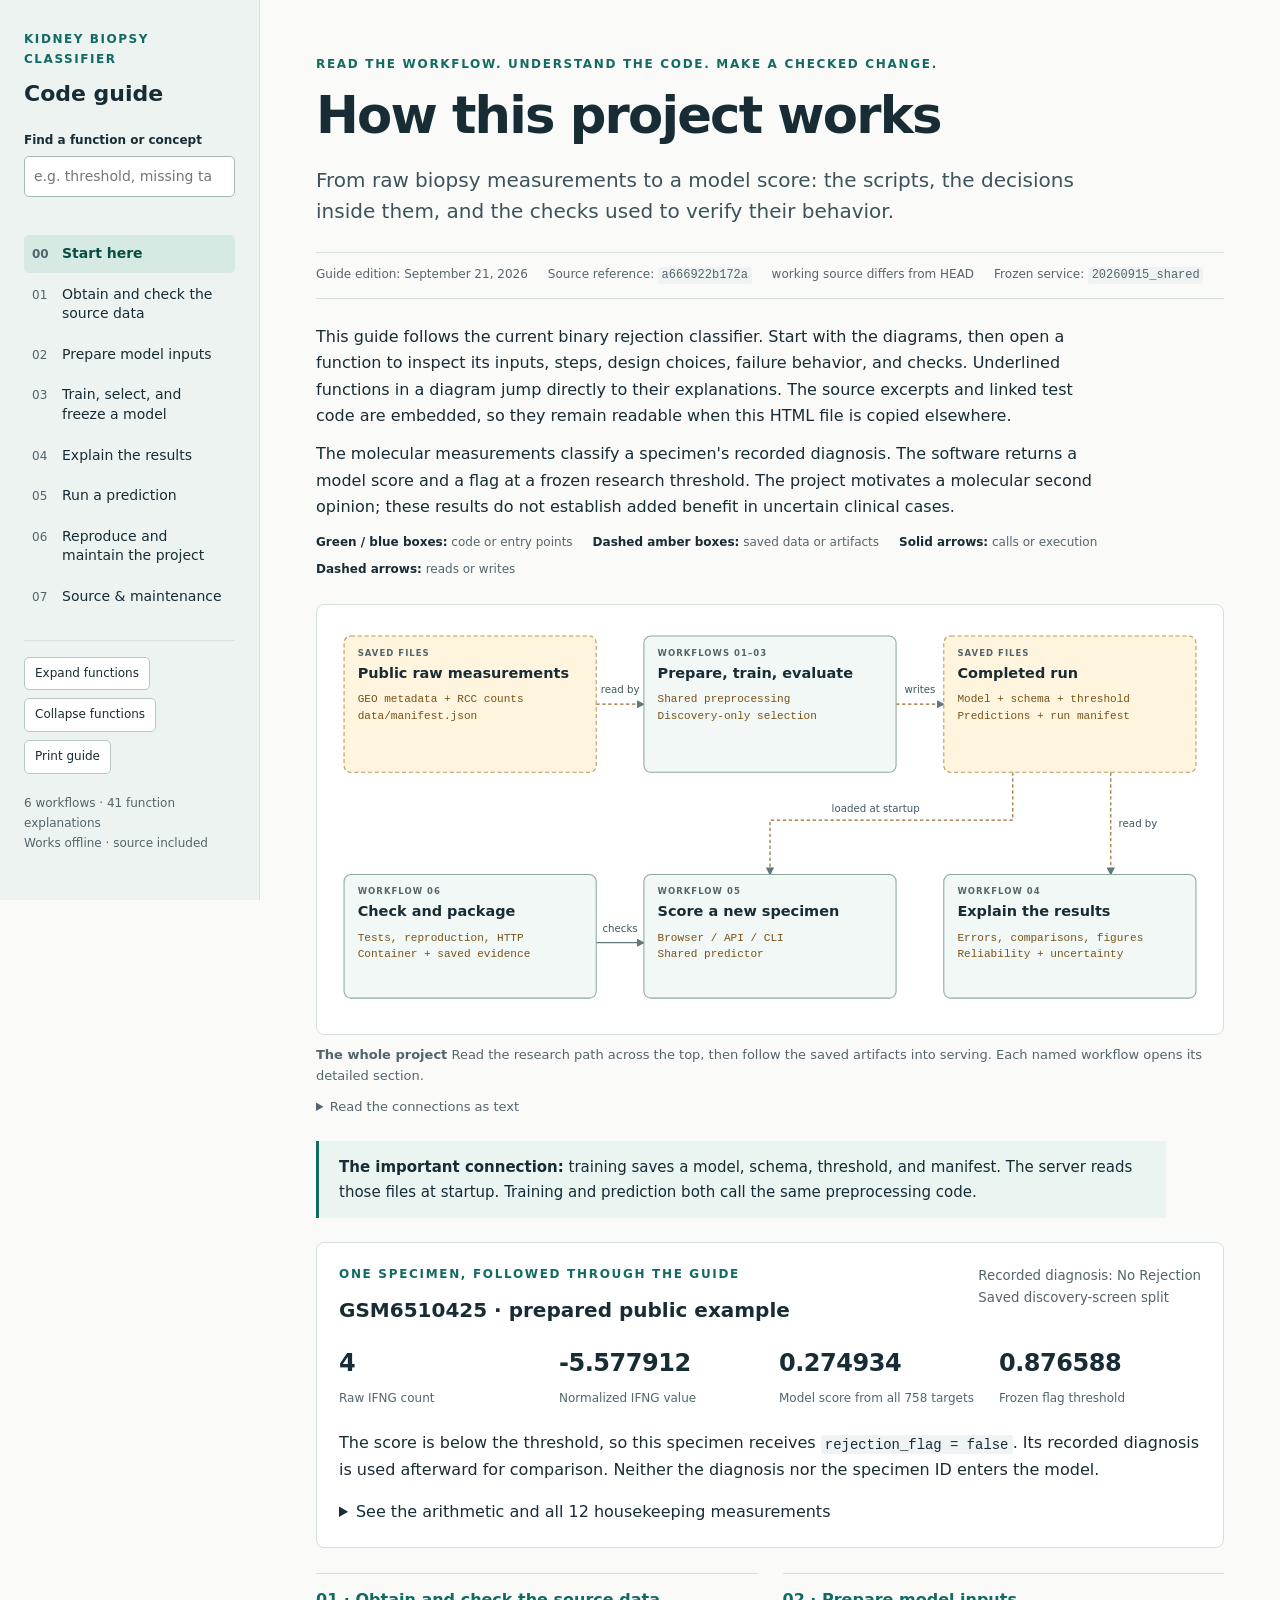
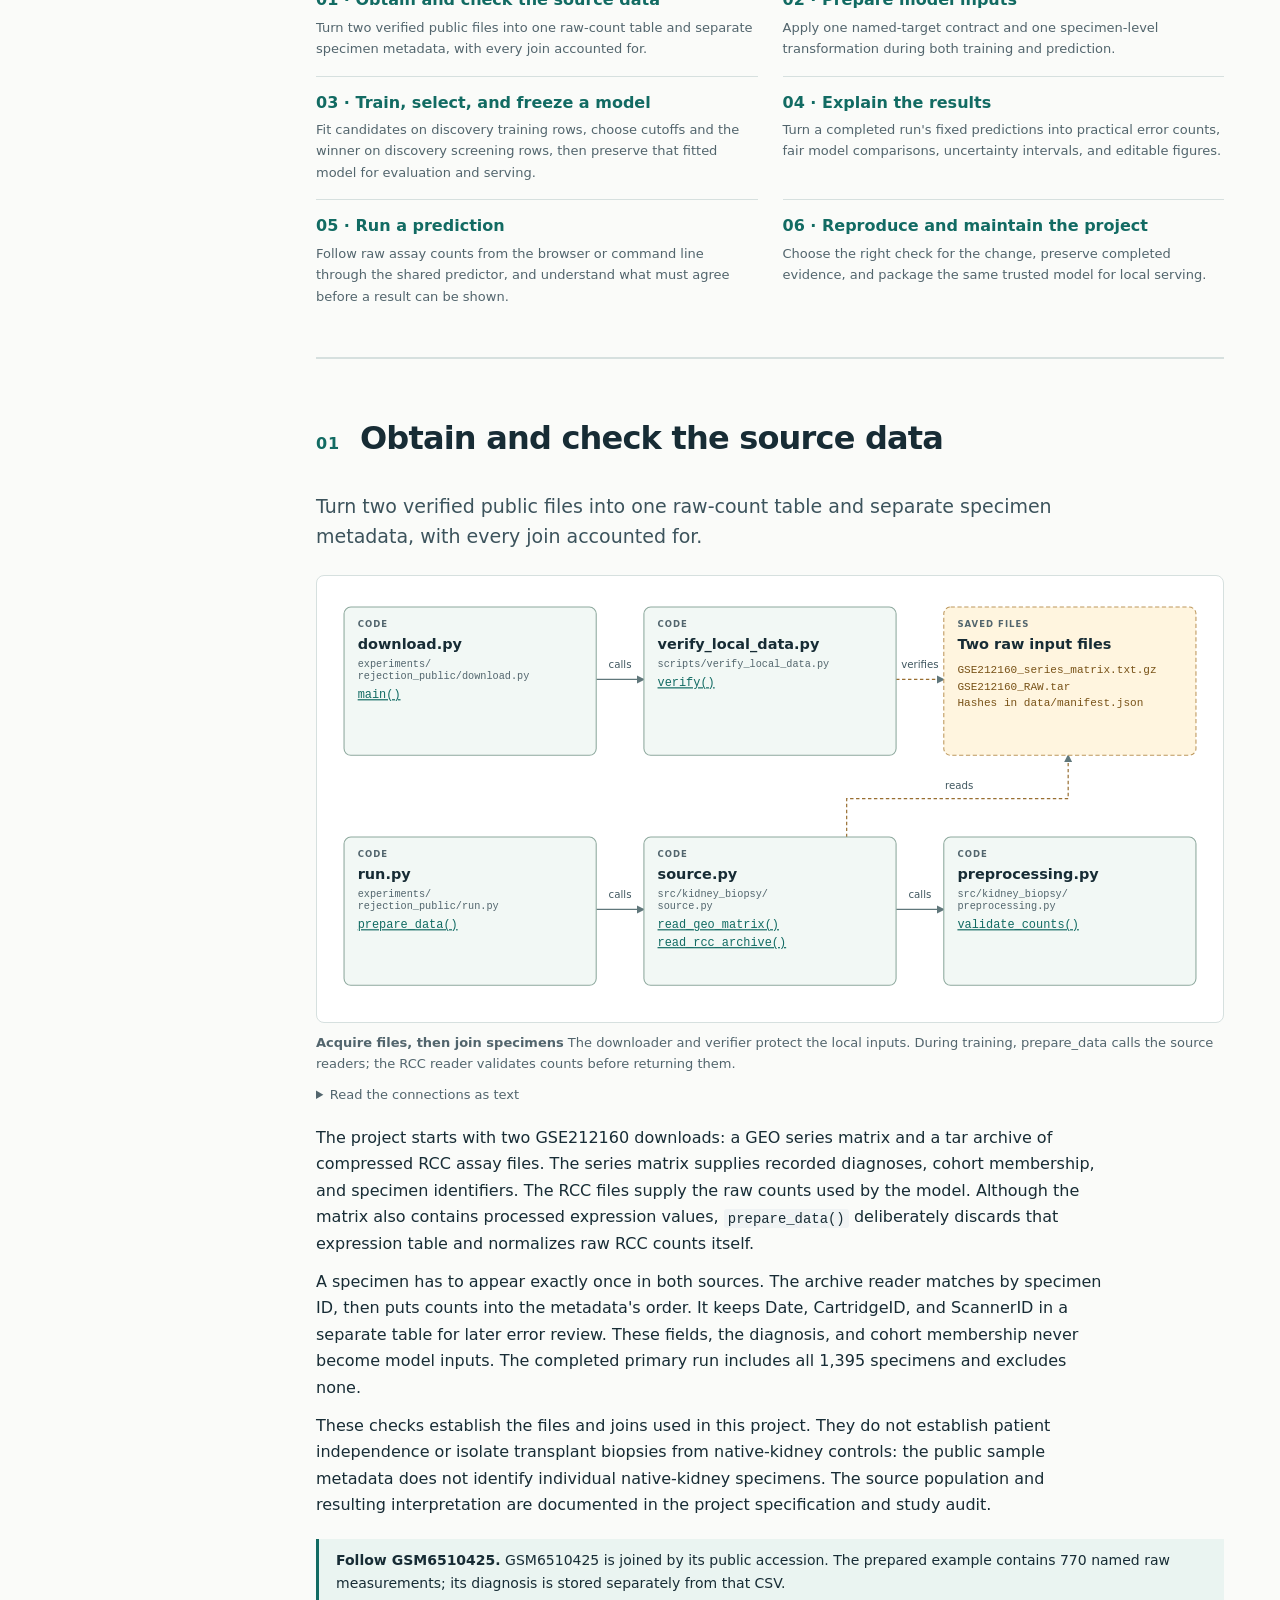
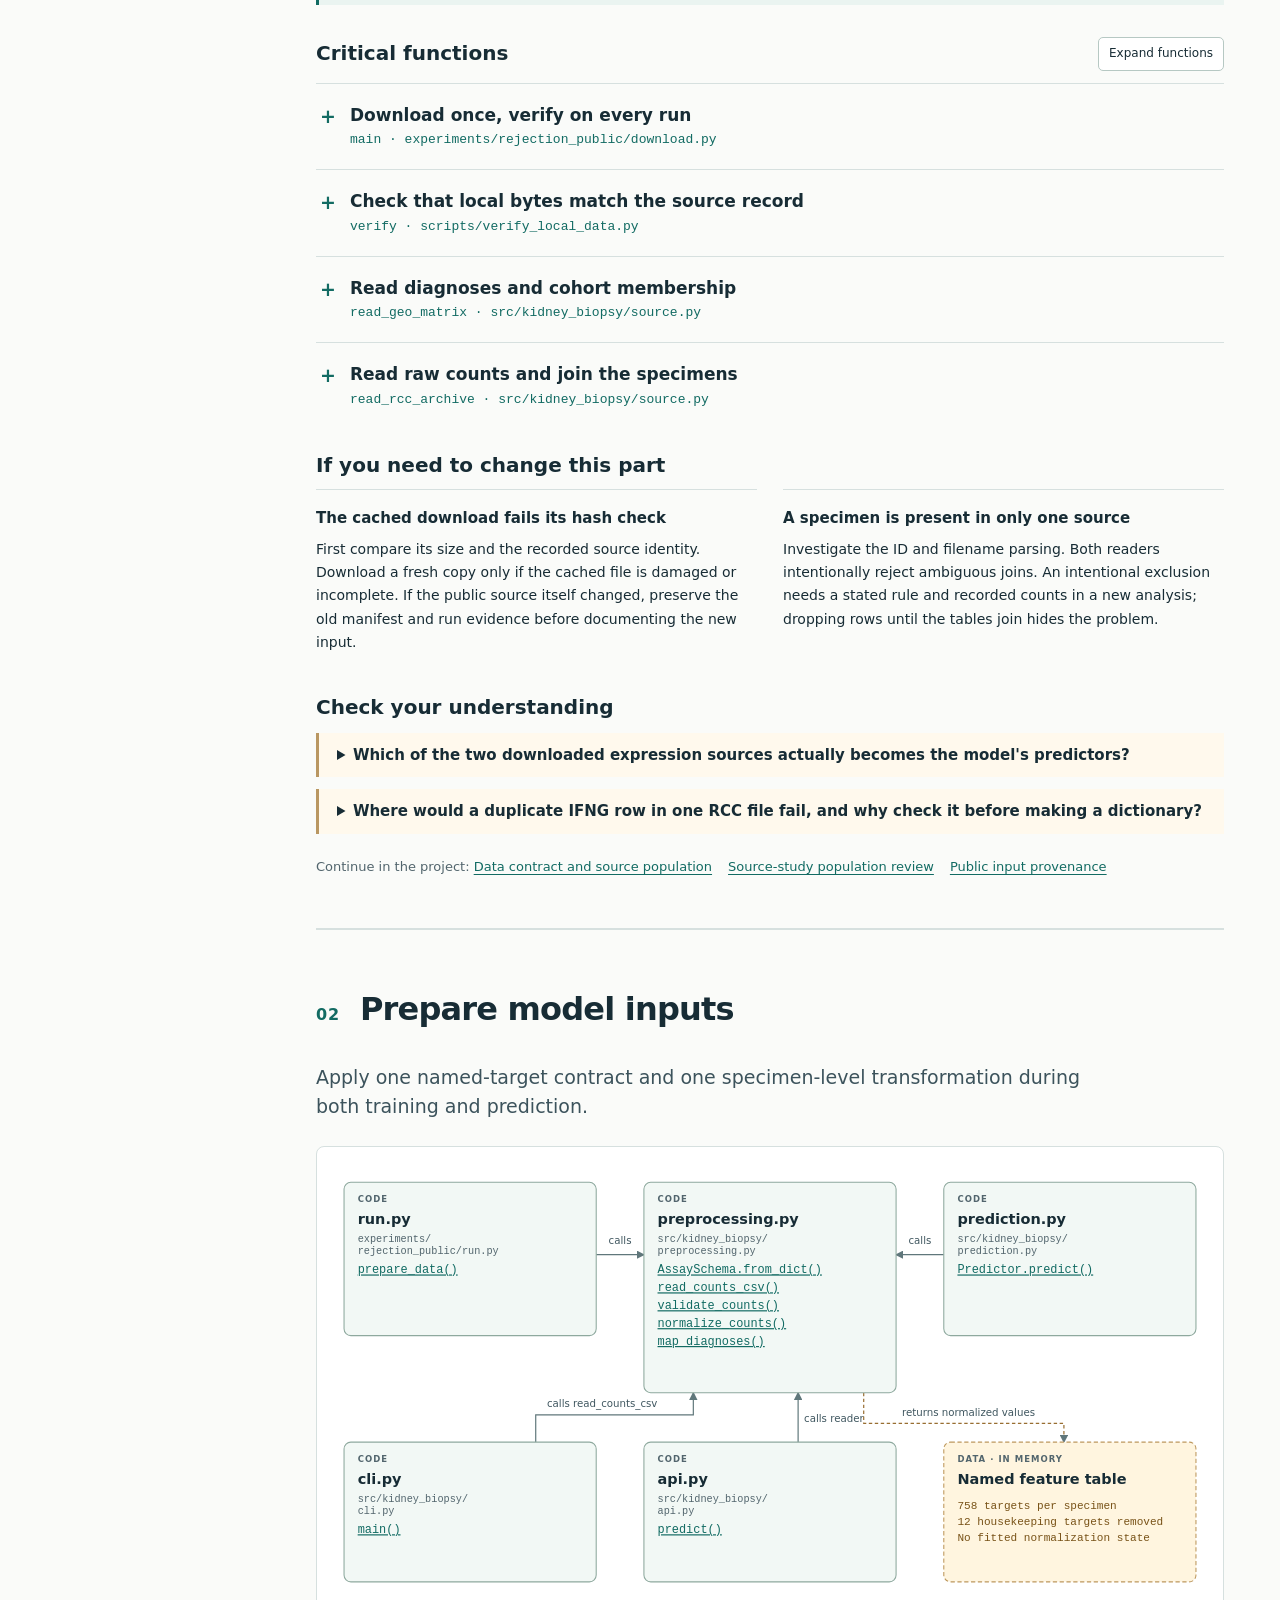
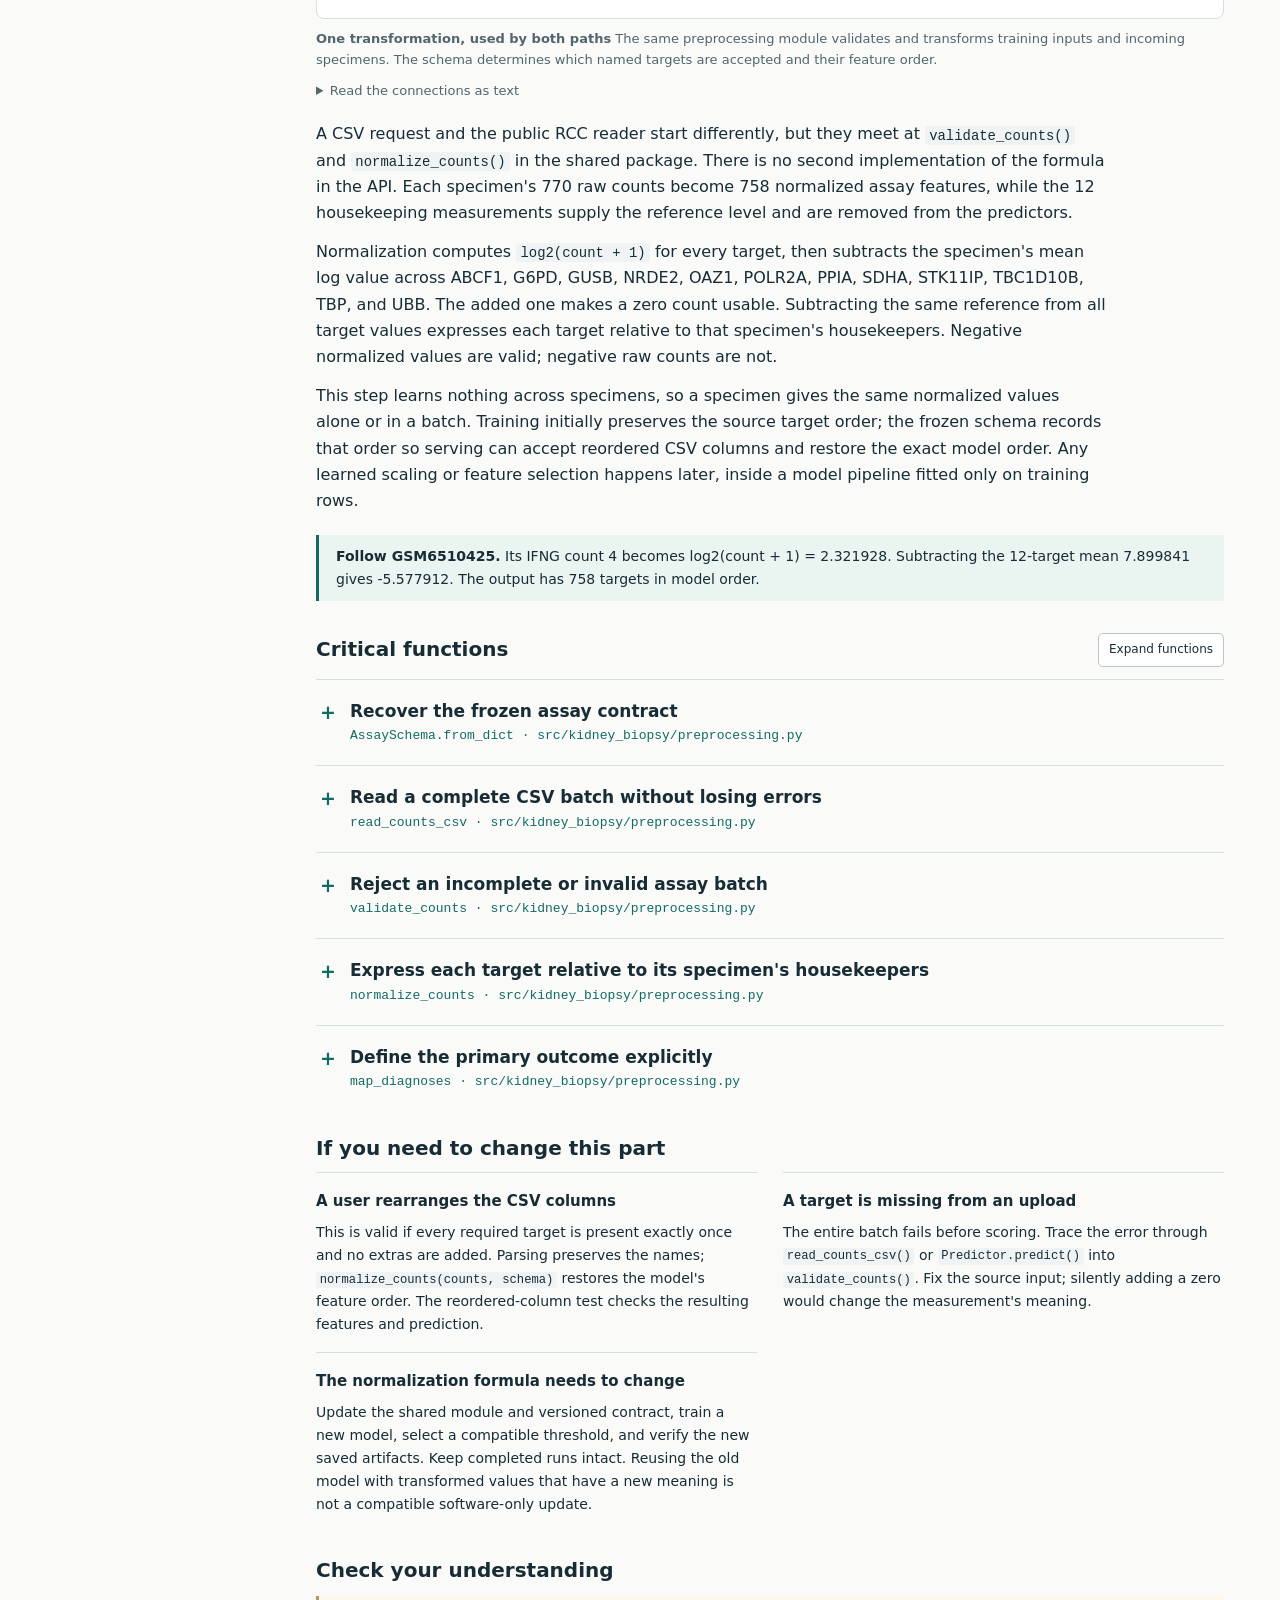
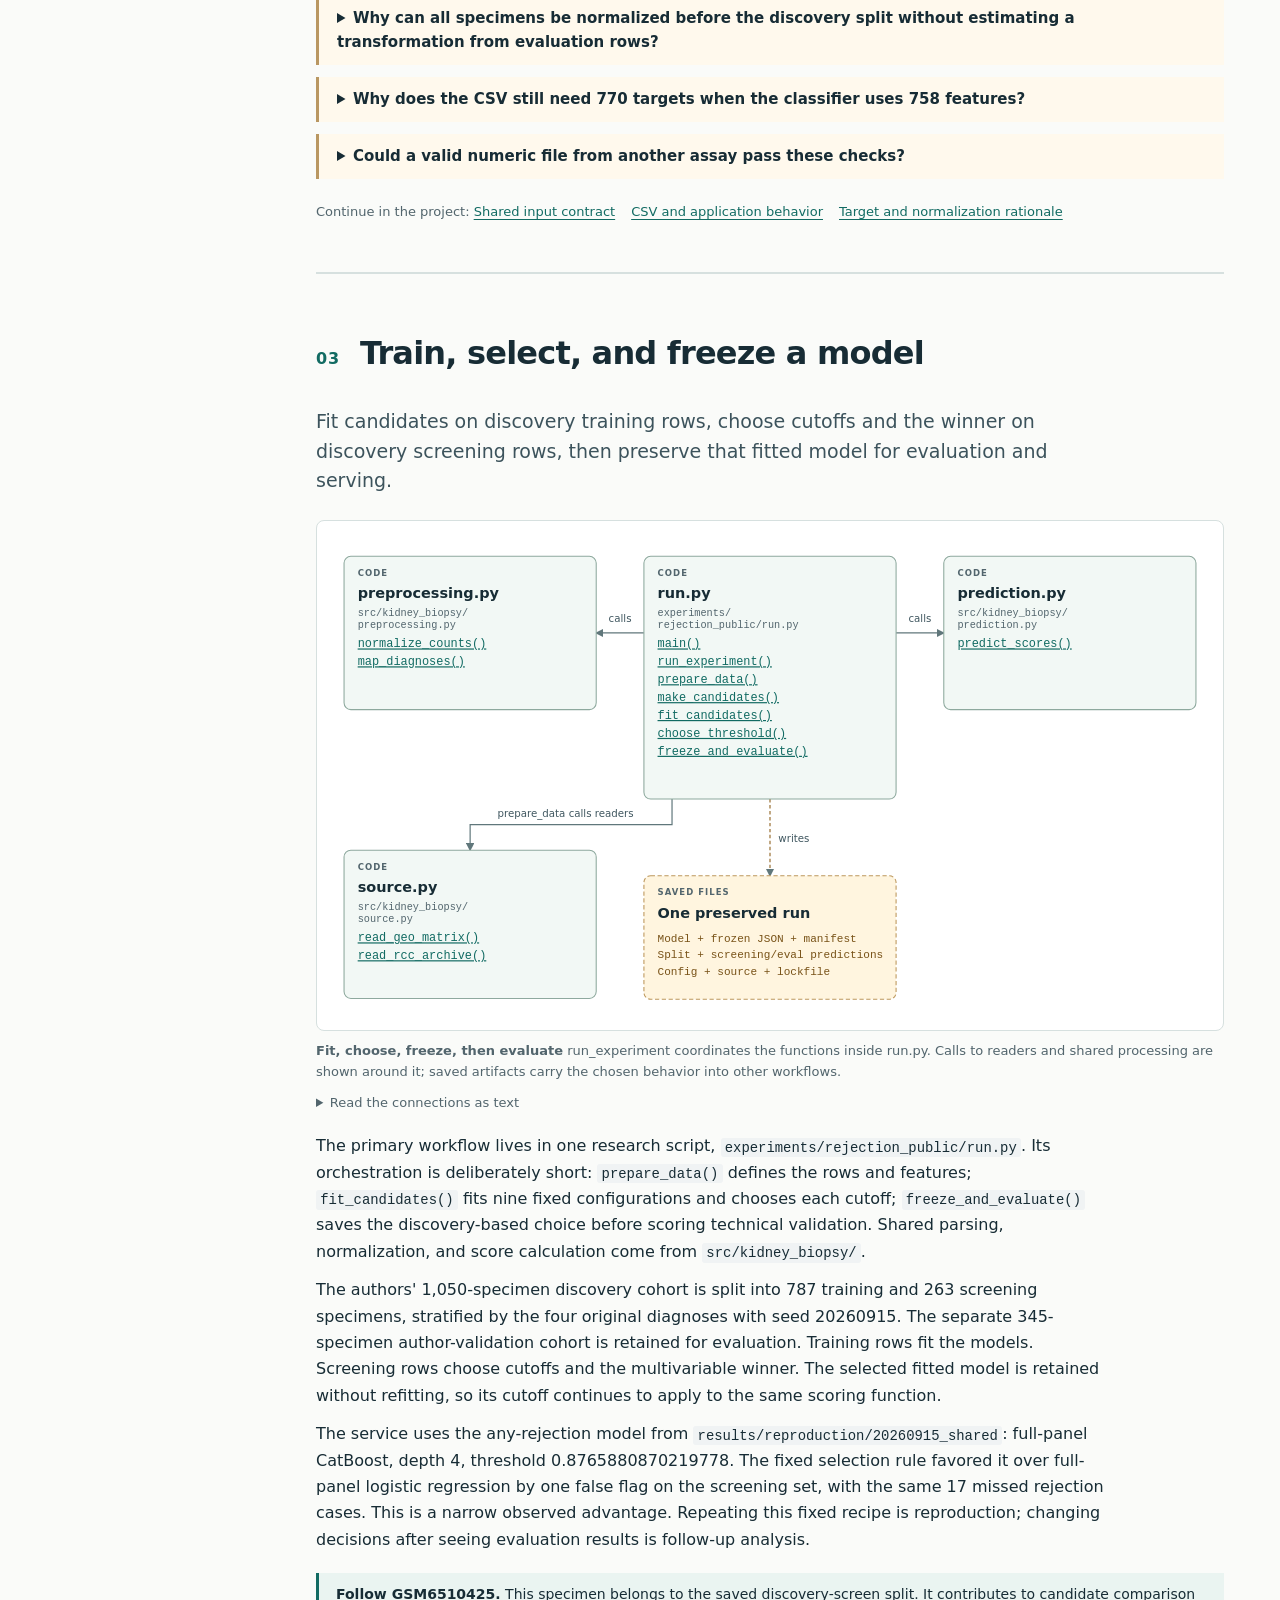
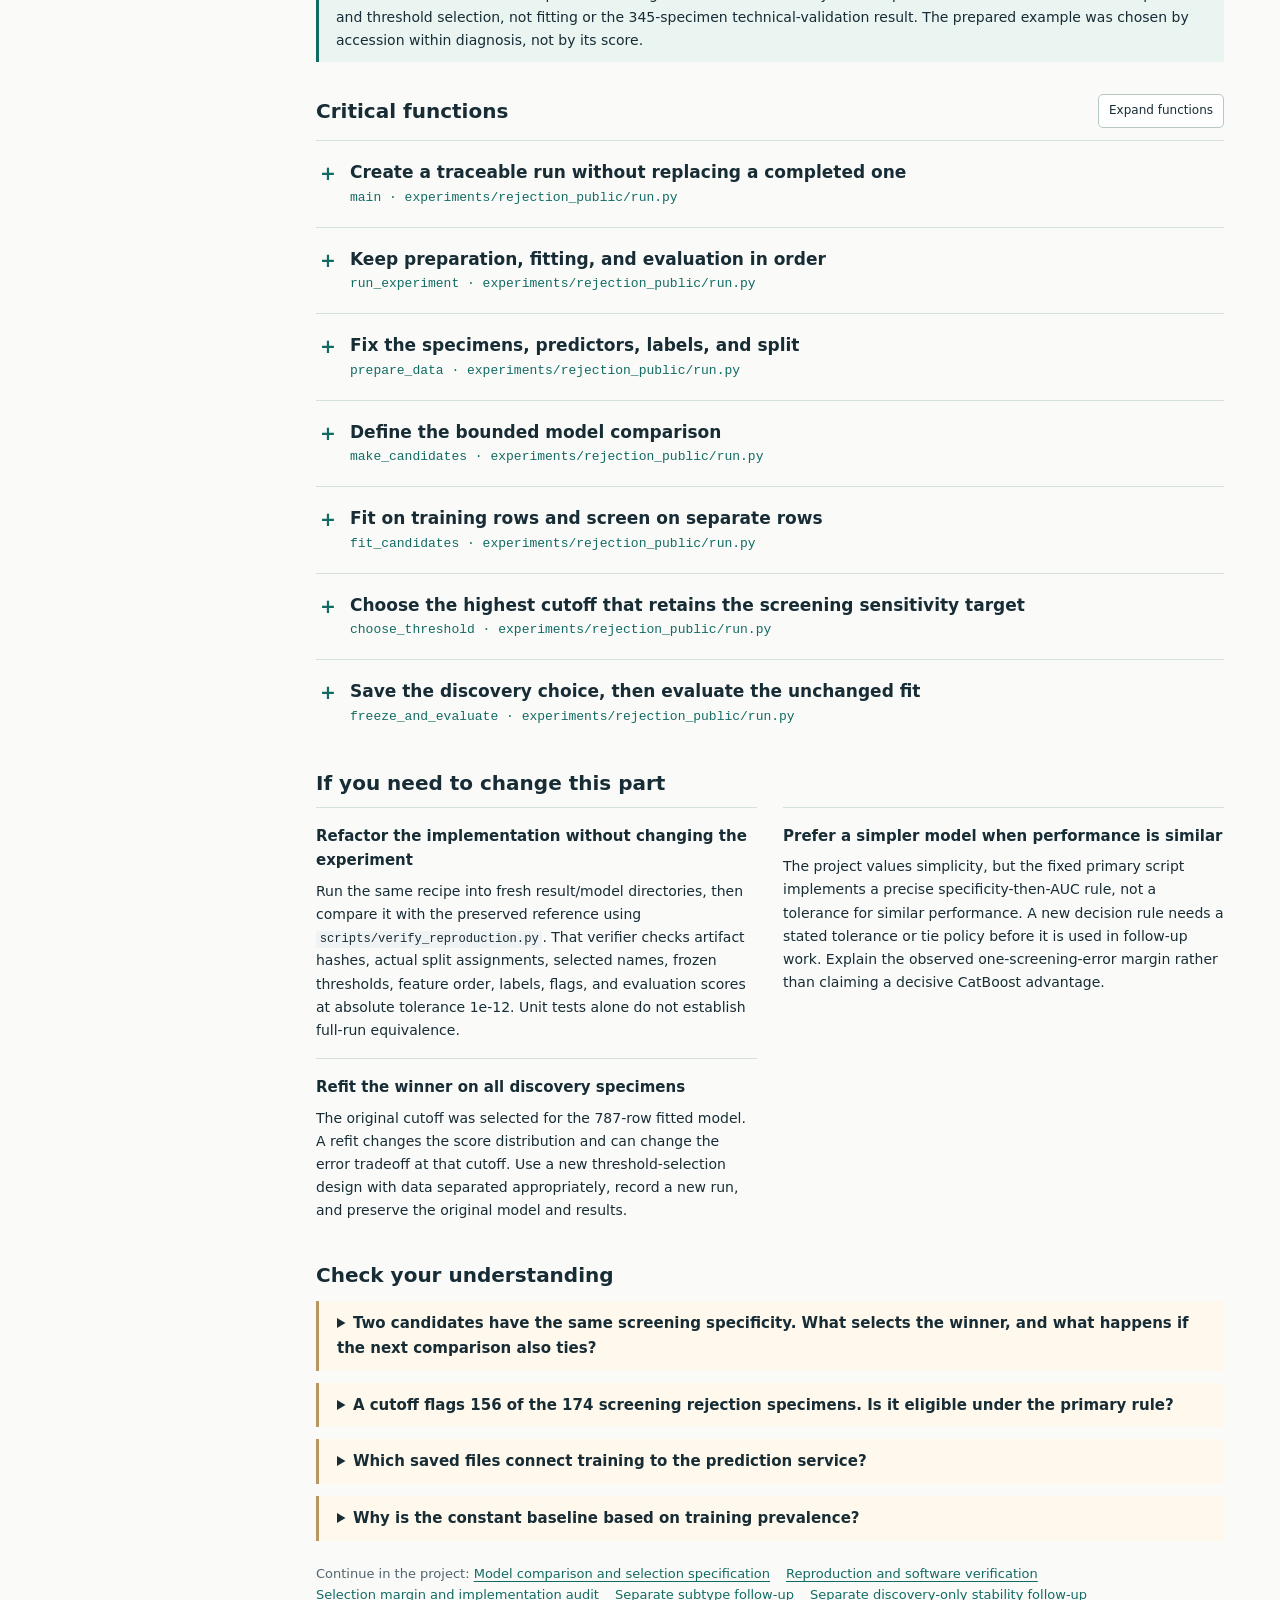
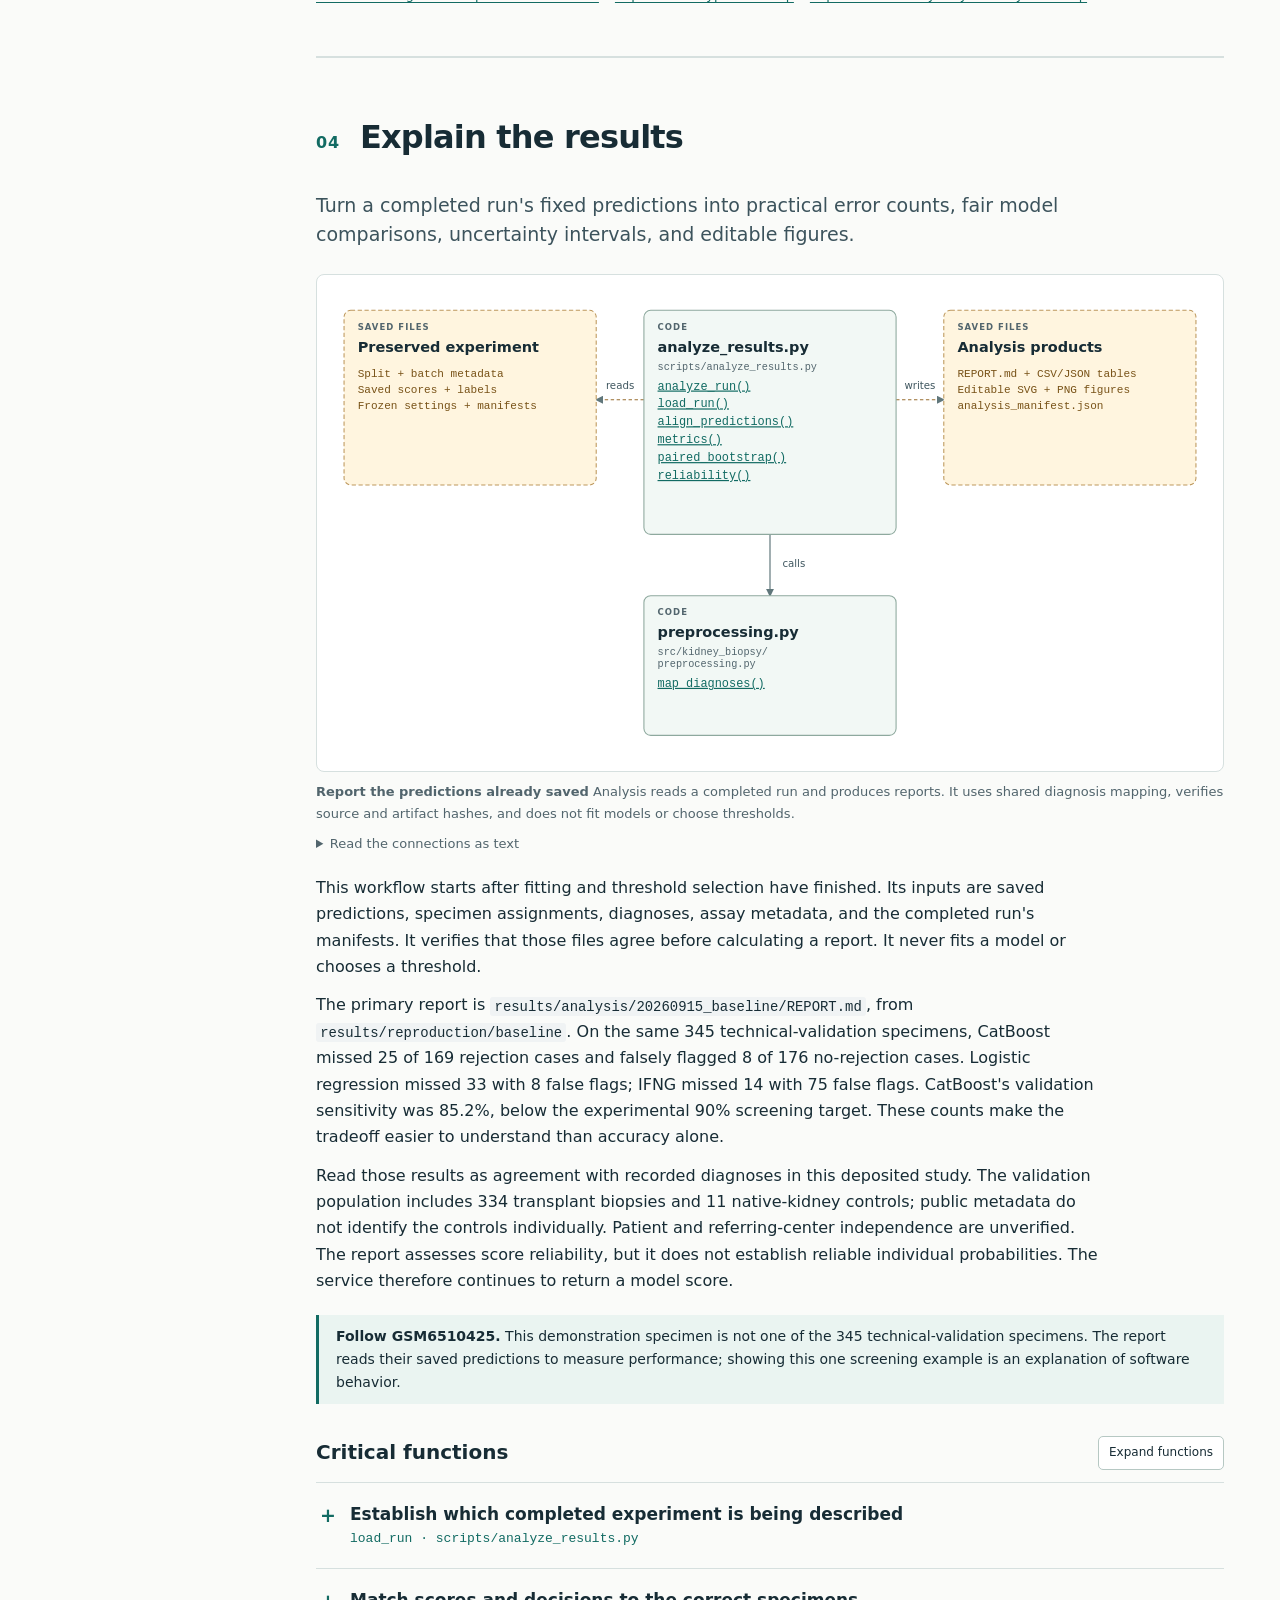
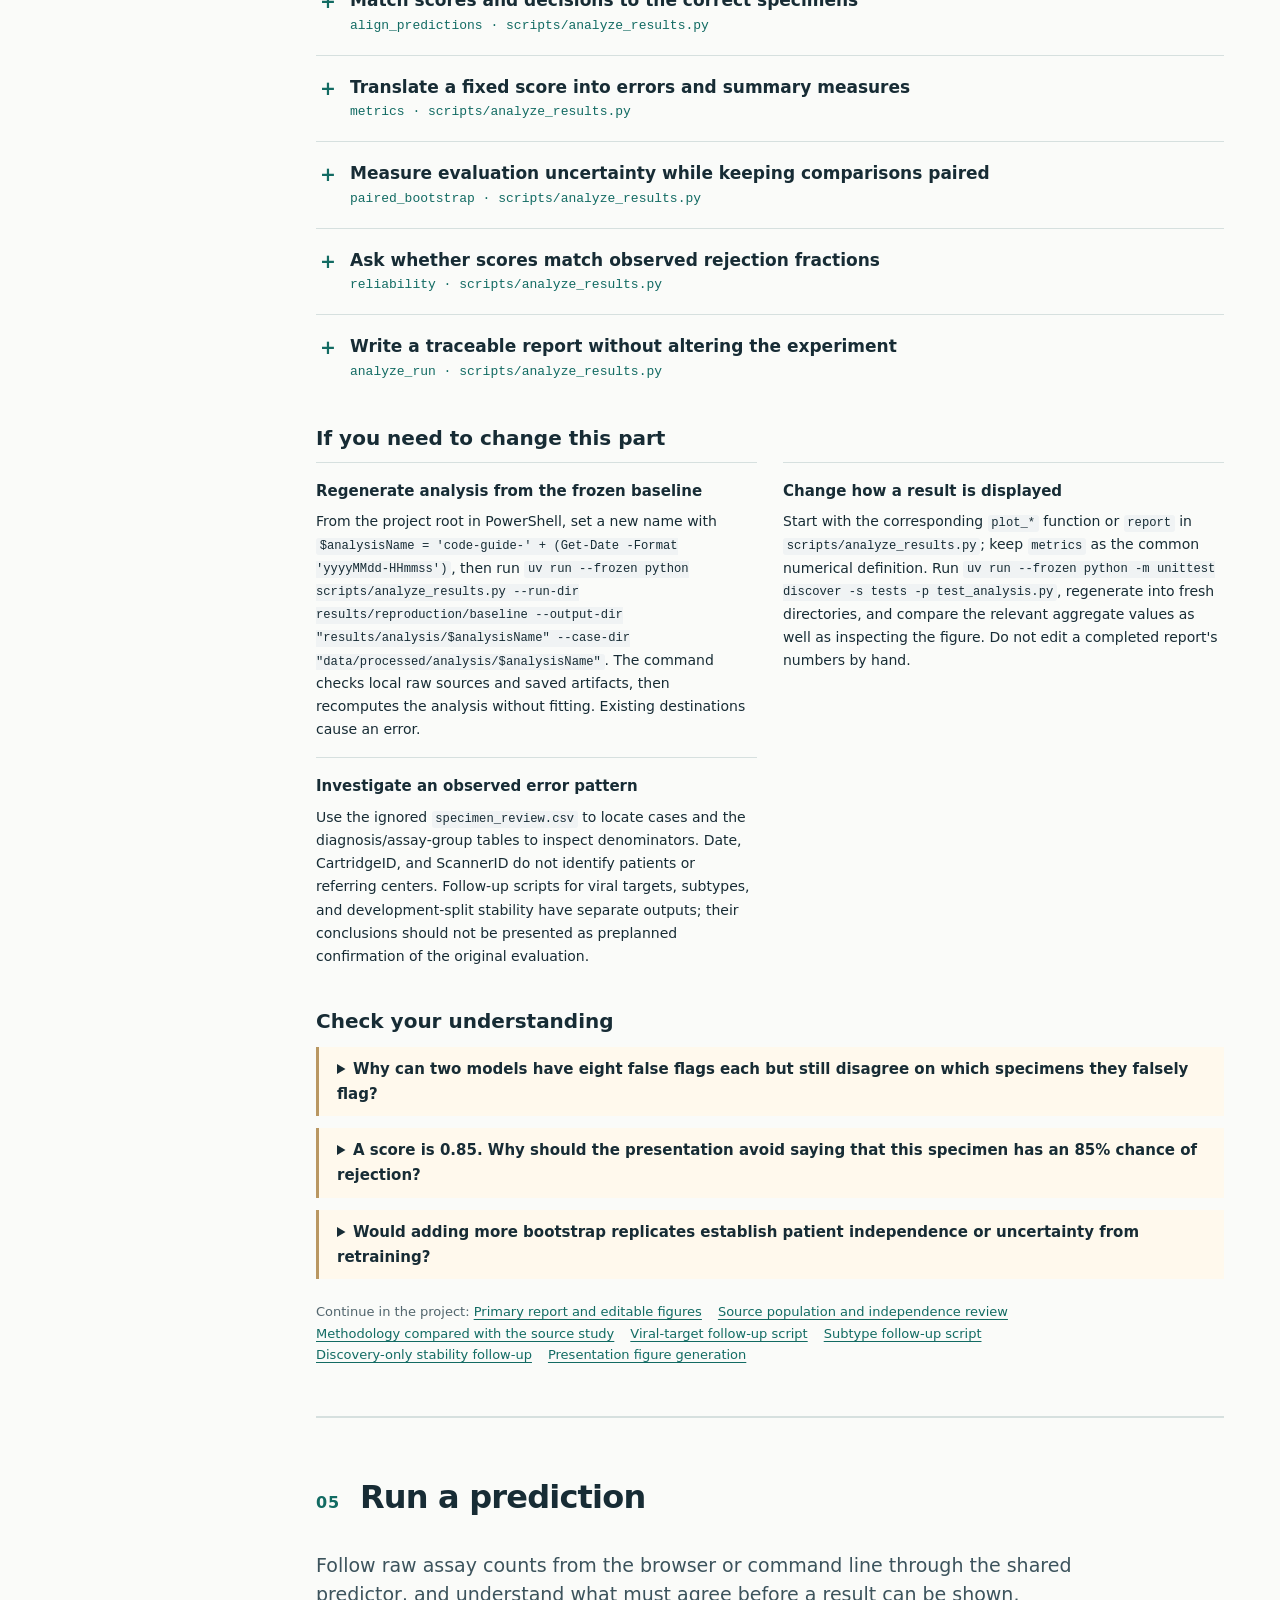
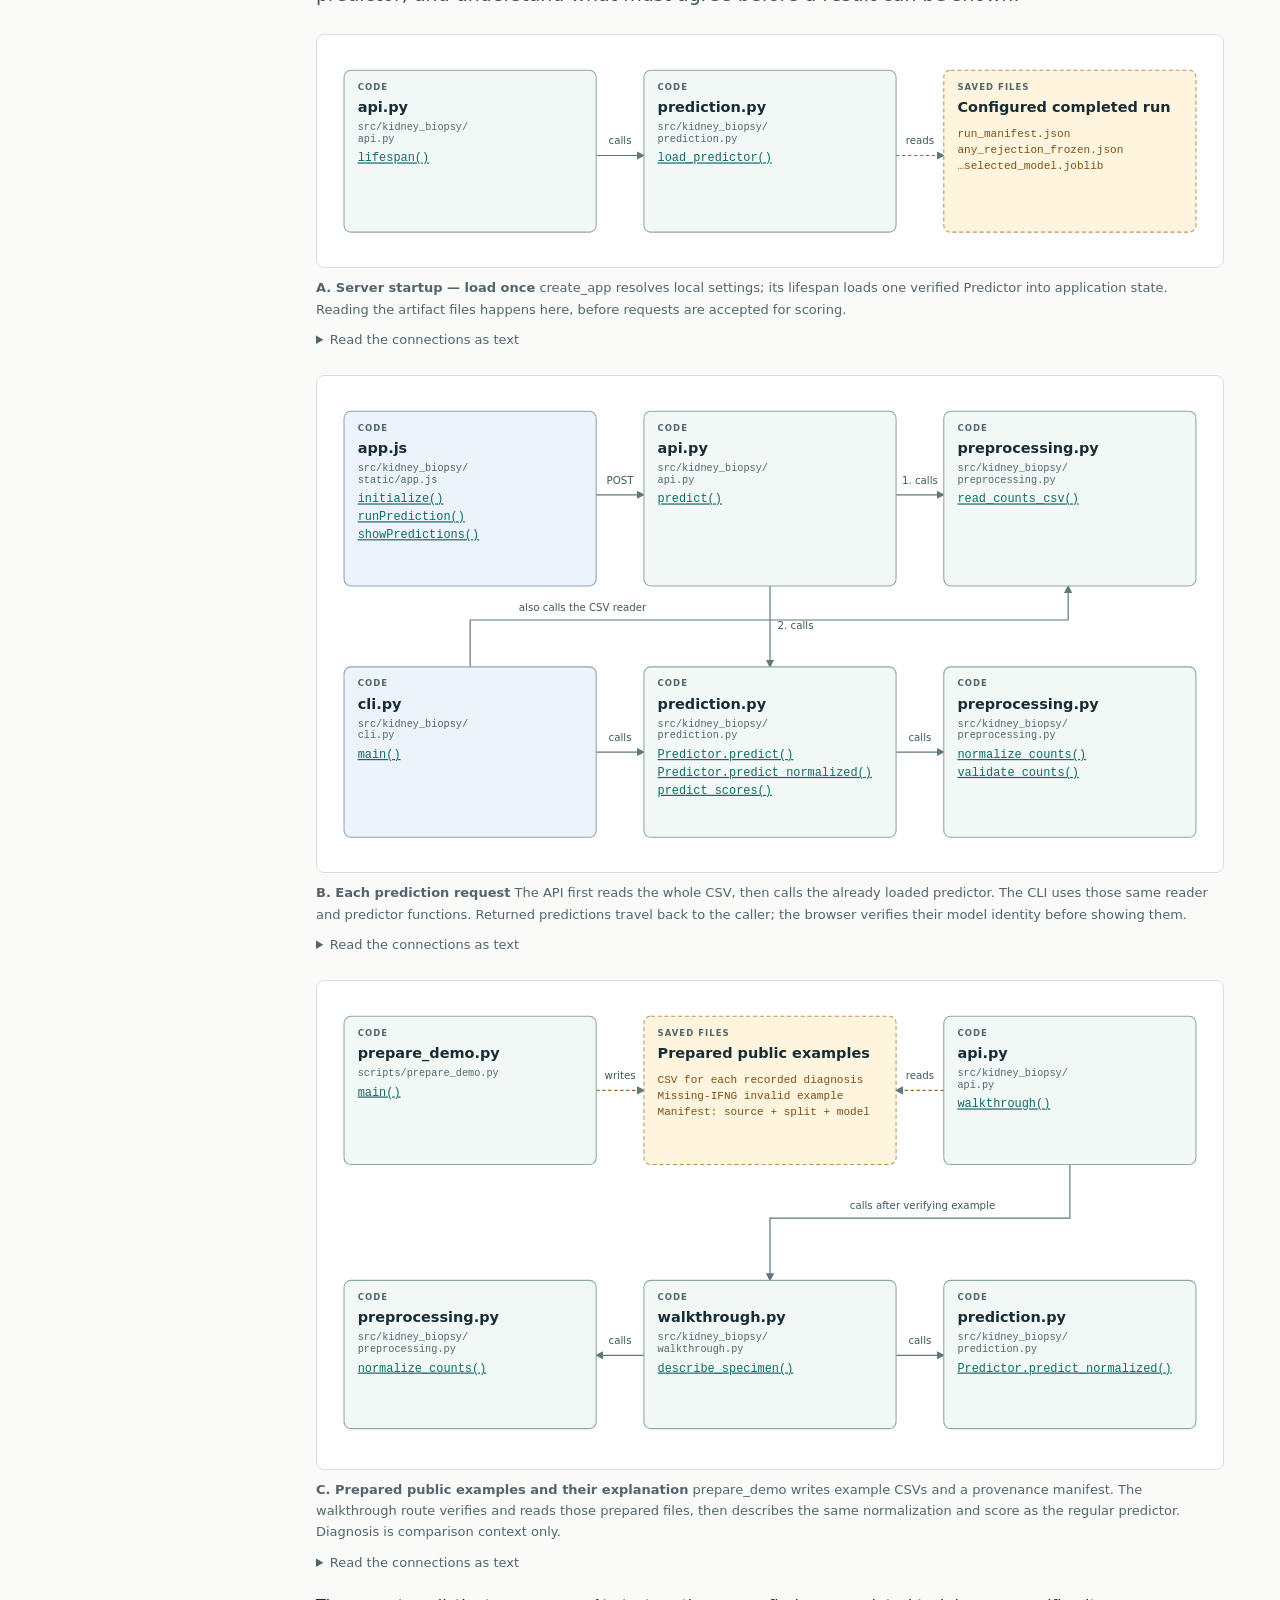
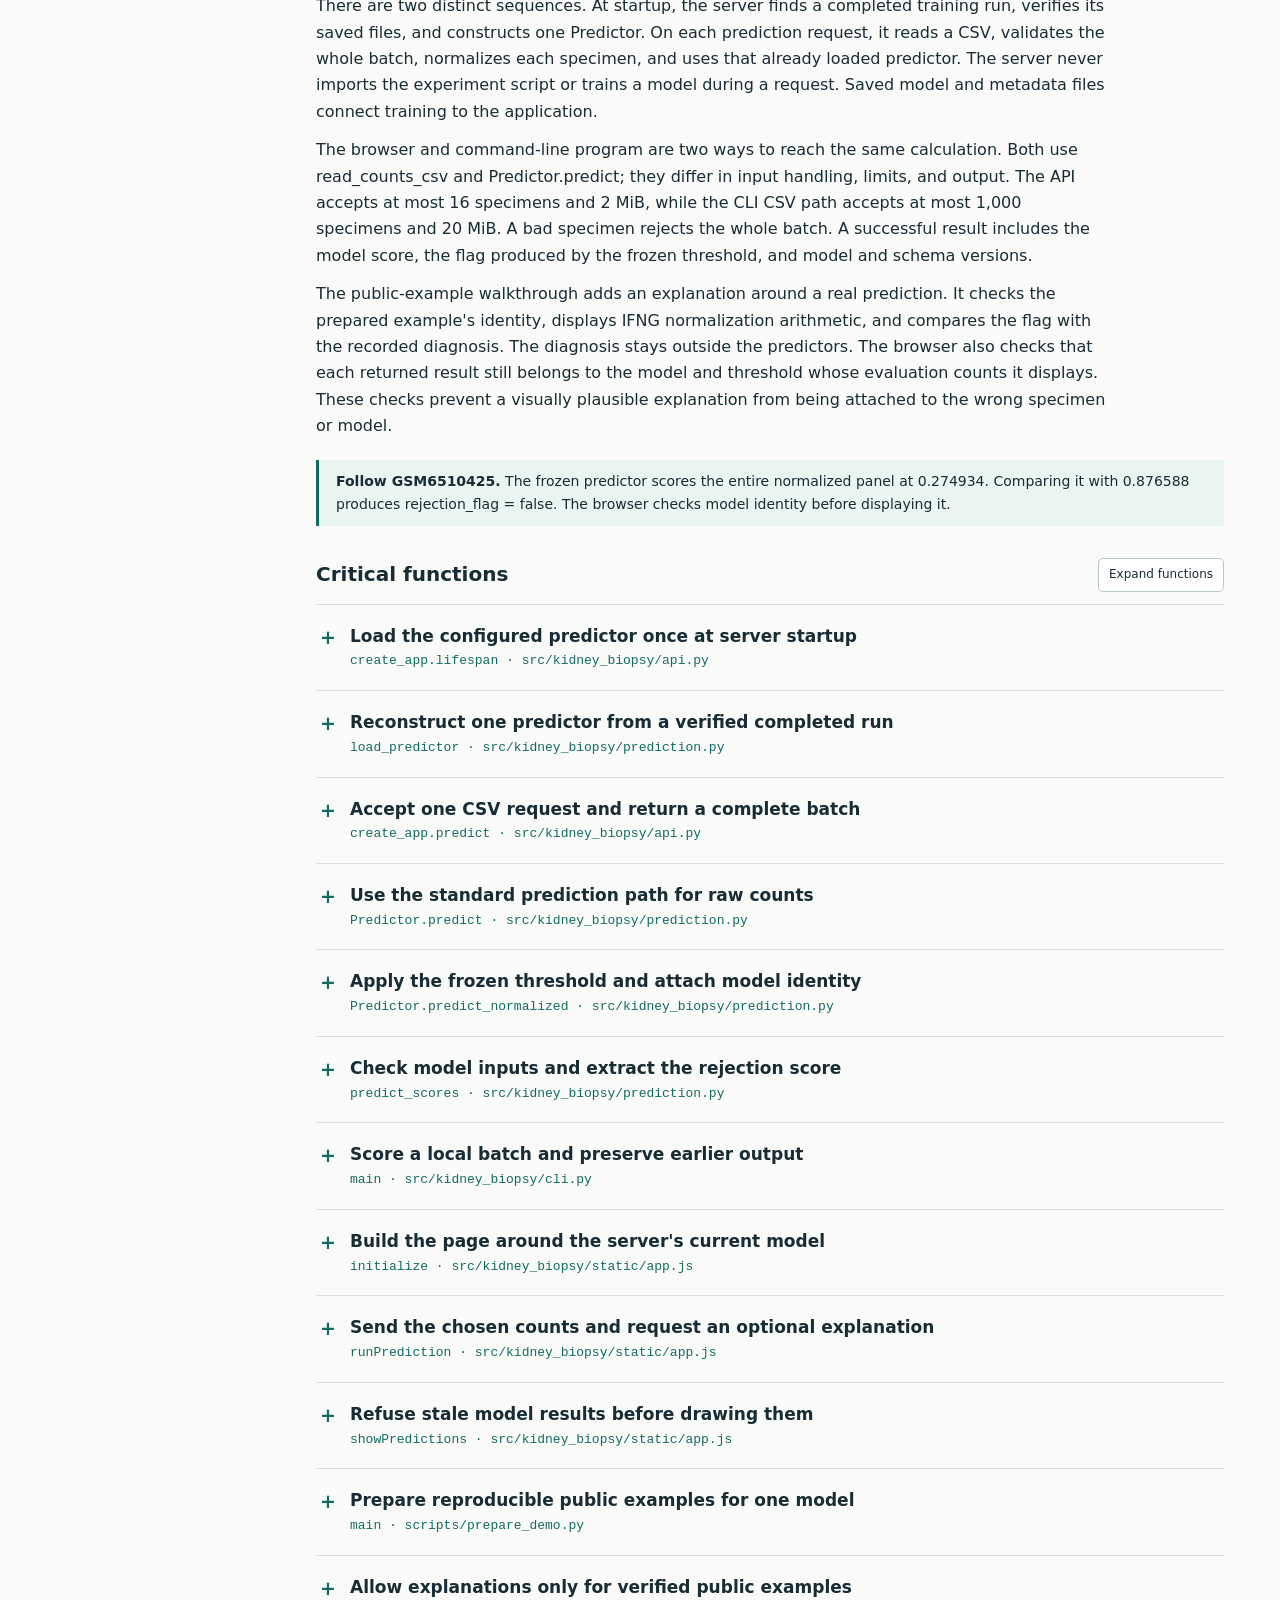
==== commit 72dcbbed: "Reconcile source-study findings and document methodology" ====
--- a/docs/CODE_GUIDE.html
+++ b/docs/CODE_GUIDE.html
@@ -20,7 +20,7 @@
 <div class="search-wrap screen-only"><label for="guide-search">Find a function or concept</label><input id="guide-search" type="search" placeholder="e.g. threshold, missing target" autocomplete="off"><p id="search-status" class="side-foot" role="status" aria-live="polite"></p><ul id="search-results" class="search-results"></ul></div>
 <details class="contents" id="contents" open><summary>Contents and reading controls</summary><nav aria-label="Guide contents"><a href="#overview" class="active"><span>00</span>Start here</a><a href="#data"><span>01</span>Obtain and check the source data</a><a href="#preprocessing"><span>02</span>Prepare model inputs</a><a href="#training"><span>03</span>Train, select, and freeze a model</a><a href="#results"><span>04</span>Explain the results</a><a href="#prediction"><span>05</span>Run a prediction</a><a href="#operations"><span>06</span>Reproduce and maintain the project</a><a href="#source-reference"><span>07</span>Source & maintenance</a></nav><div class="side-tools screen-only"><button type="button" id="expand-all">Expand functions</button><button type="button" id="collapse-all">Collapse functions</button><button type="button" id="print-guide">Print guide</button></div></details><p class="side-foot">6 workflows · 41 function explanations<br>Works offline · source included</p></aside>
 <main><header id="overview"><p class="eyebrow">Read the workflow. Understand the code. Make a checked change.</p><h1>How this project works</h1><p class="lead">From raw biopsy measurements to a model score: the scripts, the decisions inside them, and the checks used to verify their behavior.</p>
-<div class="meta"><span>Guide edition: September 21, 2026</span><span>Source reference: <code>a666922b172a</code></span><span>application source matches HEAD</span><span>Frozen service: <code>20260915_shared</code></span></div>
+<div class="meta"><span>Guide edition: September 21, 2026</span><span>Source reference: <code>a666922b172a</code></span><span>working source differs from HEAD</span><span>Frozen service: <code>20260915_shared</code></span></div>
 <div class="prose"><p>This guide follows the current binary rejection classifier. Start with the diagrams, then open a function to inspect its inputs, steps, design choices, failure behavior, and checks. Underlined functions in a diagram jump directly to their explanations. The source excerpts and linked test code are embedded, so they remain readable when this HTML file is copied elsewhere.</p><p>The molecular measurements classify a specimen's recorded diagnosis. The software returns a model score and a flag at a frozen research threshold. The project motivates a molecular second opinion; these results do not establish added benefit in uncertain clinical cases.</p></div>
 <div class="legend"><span><b>Green / blue boxes:</b> code or entry points</span><span><b>Dashed amber boxes:</b> saved data or artifacts</span><span><b>Solid arrows:</b> calls or execution</span><span><b>Dashed arrows:</b> reads or writes</span></div>
 <figure class="diagram" id="map-overview"><div class="diagram-viewport"><svg viewBox="0 0 1040 470" xmlns="http://www.w3.org/2000/svg" role="group" aria-labelledby="map-overview-title map-overview-desc"><title id="map-overview-title">The whole project</title><desc id="map-overview-desc">Read the research path across the top, then follow the saved artifacts into serving. Each named workflow opens its detailed section. Each underlined function links to its explanation.</desc><defs><marker id="map-overview-arrow" markerWidth="7" markerHeight="7" refX="6" refY="3.5" orient="auto"><path d="M0,0 L7,3.5 L0,7" fill="#60777b"/></marker></defs><polyline class="edge artifact-edge" points="316,100 372,100" marker-end="url(#map-overview-arrow)"/><text class="edge-label" x="344" y="87" text-anchor="middle">read by</text><polyline class="edge artifact-edge" points="668,100 724,100" marker-end="url(#map-overview-arrow)"/><text class="edge-label" x="696" y="87" text-anchor="middle">writes</text><polyline class="edge artifact-edge" points="920,180 920,300" marker-end="url(#map-overview-arrow)"/><text class="edge-label" x="952" y="244" text-anchor="middle">read by</text><polyline class="edge artifact-edge" points="805,180 805,236 520,236 520,300" marker-end="url(#map-overview-arrow)"/><text class="edge-label" x="644" y="227" text-anchor="middle">loaded at startup</text><polyline class="edge" points="316,380 372,380" marker-end="url(#map-overview-arrow)"/><text class="edge-label" x="344" y="367" text-anchor="middle">checks</text><rect class="artifact" x="20" y="20" width="296" height="160" rx="8"/><text class="node-kind" x="36" y="43">SAVED FILES</text><text class="node-title" x="36" y="69"><a href="#data">Public raw measurements</a></text><text class="file-line" x="36" y="98">GEO metadata + RCC counts</text><text class="file-line" x="36" y="117">data/manifest.json</text><rect class="module" x="372" y="20" width="296" height="160" rx="8"/><text class="node-kind" x="388" y="43">WORKFLOWS 01–03</text><text class="node-title" x="388" y="69"><a href="#training">Prepare, train, evaluate</a></text><text class="file-line" x="388" y="98">Shared preprocessing</text><text class="file-line" x="388" y="117">Discovery-only selection</text><rect class="artifact" x="724" y="20" width="296" height="160" rx="8"/><text class="node-kind" x="740" y="43">SAVED FILES</text><text class="node-title" x="740" y="69"><a href="#training">Completed run</a></text><text class="file-line" x="740" y="98">Model + schema + threshold</text><text class="file-line" x="740" y="117">Predictions + run manifest</text><rect class="module" x="20" y="300" width="296" height="145" rx="8"/><text class="node-kind" x="36" y="323">WORKFLOW 06</text><text class="node-title" x="36" y="349"><a href="#operations">Check and package</a></text><text class="file-line" x="36" y="378">Tests, reproduction, HTTP</text><text class="file-line" x="36" y="397">Container + saved evidence</text><rect class="module" x="372" y="300" width="296" height="145" rx="8"/><text class="node-kind" x="388" y="323">WORKFLOW 05</text><text class="node-title" x="388" y="349"><a href="#prediction">Score a new specimen</a></text><text class="file-line" x="388" y="378">Browser / API / CLI</text><text class="file-line" x="388" y="397">Shared predictor</text><rect class="module" x="724" y="300" width="296" height="145" rx="8"/><text class="node-kind" x="740" y="323">WORKFLOW 04</text><text class="node-title" x="740" y="349"><a href="#results">Explain the results</a></text><text class="file-line" x="740" y="378">Errors, comparisons, figures</text><text class="file-line" x="740" y="397">Reliability + uncertainty</text></svg></div><figcaption><strong>The whole project</strong> Read the research path across the top, then follow the saved artifacts into serving. Each named workflow opens its detailed section.</figcaption><p class="diagram-hint screen-only">Scroll the diagram sideways on a narrow screen. Select an underlined function to open its explanation.</p><details class="diagram-list"><summary>Read the connections as text</summary><ul><li>Public raw measurements → Prepare, train, evaluate: read by.</li><li>Prepare, train, evaluate → Completed run: writes.</li><li>Completed run → Explain the results: read by.</li><li>Completed run → Score a new specimen: loaded at startup.</li><li>Check and package → Score a new specimen: checks.</li></ul></details></figure><p class="rule"><strong>The important connection:</strong> training saves a model, schema, threshold, and manifest. The server reads those files at startup. Training and prediction both call the same preprocessing code.</p>
@@ -247,8 +247,8 @@
 <p><span class="fact-label">When it fails:</span> Existing destinations, overlapping run/output paths, invalid case locations, failed provenance checks, or calculation/writing errors stop the workflow. A later failure can leave a partial new output directory; inspect it and choose another fresh destination for the next attempt rather than presenting it as completed evidence.</p>
 <p><span class="fact-label">If you change it:</span> A chart-label correction can be regenerated from the same fixed predictions. A change informed by evaluation results to the model, predictors, or threshold is follow-up analysis. Preserve the old report and create a new analysis record in either case.</p>
 <h4>Checks to understand</h4><ul class="checks"><li><a href="#source-tests-test-analysis-py-L70">AnalysisValidationTests.test_completed_destination_is_not_overwritten</a> — An existing completed report must survive a mistaken rerun unchanged.</li><li><a href="#source-tests-test-analysis-py-L87">AnalysisValidationTests.test_empty_destination_is_rejected_before_reading_run</a> — Even an existing empty destination is rejected before input loading.</li><li><a href="#source-tests-test-analysis-py-L101">AnalysisValidationTests.test_analysis_paths_reject_absolute_traversal_and_linked_inputs</a> — Analysis paths must remain inside the independent project.</li></ul>
-<details class="source-snippet"><summary>Read the source · lines 1176–1263</summary><p class="source-caption">Embedded from the recorded source revision. <a href="../scripts/analyze_results.py">Open the local file</a>.</p><pre><code><span class="code-line"><span class="line-number" aria-hidden="true">1176</span>def analyze_run(run: Path, out: Path, case_dir: Path, n_bootstrap: int, seed: int) -&gt; None:</span><span class="code-line"><span class="line-number" aria-hidden="true">1177</span>    &quot;&quot;&quot;Verify a saved run, summarize its predictions, and write the evidence.&quot;&quot;&quot;</span><span class="code-line"><span class="line-number" aria-hidden="true">1178</span>    if out == run or run in out.parents or out in run.parents:</span><span class="code-line"><span class="line-number" aria-hidden="true">1179</span>        raise ValueError(&quot;Analysis output must be separate from the preserved training run&quot;)</span><span class="code-line"><span class="line-number" aria-hidden="true">1180</span>    if not case_dir.is_relative_to(ROOT / &quot;data&quot; / &quot;processed&quot;):</span><span class="code-line"><span class="line-number" aria-hidden="true">1181</span>        raise ValueError(&quot;Per-specimen tables must be under ignored data/processed&quot;)</span><span class="code-line"><span class="line-number" aria-hidden="true">1182</span>    for destination in [out, case_dir]:</span><span class="code-line"><span class="line-number" aria-hidden="true">1183</span>        if destination.exists():</span><span class="code-line"><span class="line-number" aria-hidden="true">1184</span>            raise ValueError(</span><span class="code-line"><span class="line-number" aria-hidden="true">1185</span>                f&quot;Output destination already exists; choose a new directory: {relative(destination)}&quot;</span><span class="code-line"><span class="line-number" aria-hidden="true">1186</span>            )</span><span class="code-line"><span class="line-number" aria-hidden="true">1187</span></span><span class="code-line"><span class="line-number" aria-hidden="true">1188</span>    split, evaluation, scores, thresholds, inputs, result = load_run(run)</span><span class="code-line"><span class="line-number" aria-hidden="true">1189</span>    configuration = {</span><span class="code-line"><span class="line-number" aria-hidden="true">1190</span>        &quot;run_dir&quot;: relative(run),</span><span class="code-line"><span class="line-number" aria-hidden="true">1191</span>        &quot;output_dir&quot;: relative(out),</span><span class="code-line"><span class="line-number" aria-hidden="true">1192</span>        &quot;case_dir&quot;: relative(case_dir),</span><span class="code-line"><span class="line-number" aria-hidden="true">1193</span>        &quot;bootstrap_replicates&quot;: n_bootstrap,</span><span class="code-line"><span class="line-number" aria-hidden="true">1194</span>        &quot;seed&quot;: seed,</span><span class="code-line"><span class="line-number" aria-hidden="true">1195</span>        &quot;bootstrap_unit&quot;: &quot;biopsy specimen&quot;,</span><span class="code-line"><span class="line-number" aria-hidden="true">1196</span>        &quot;bootstrap_scheme&quot;: &quot;ordinary paired nonparametric percentile&quot;,</span><span class="code-line"><span class="line-number" aria-hidden="true">1197</span>        &quot;models_and_thresholds&quot;: thresholds,</span><span class="code-line"><span class="line-number" aria-hidden="true">1198</span>        &quot;reliability_edges&quot;: np.linspace(0, 1, 11).tolist(),</span><span class="code-line"><span class="line-number" aria-hidden="true">1199</span>    }</span><span class="code-line"><span class="line-number" aria-hidden="true">1200</span>    input_records = [{&quot;file&quot;: relative(path), &quot;sha256&quot;: sha256(path)} for path in inputs]</span></code></pre><p class="source-caption">Excerpt: lines 1176–1200 of 1176–1263. <a href="#source-scripts-analyze-results-py-L1176">Read the complete function in the embedded source</a>.</p></details>
-</div></details><h3>If you need to change this part</h3><div class="change-grid"><div class="change-item"><h4>Regenerate analysis from the frozen baseline</h4><p>From the project root in PowerShell, set a new name with <code>$analysisName = &#x27;code-guide-&#x27; + (Get-Date -Format &#x27;yyyyMMdd-HHmmss&#x27;)</code>, then run <code>uv run --frozen python scripts/analyze_results.py --run-dir results/reproduction/baseline --output-dir &quot;results/analysis/$analysisName&quot; --case-dir &quot;data/processed/analysis/$analysisName&quot;</code>. The command checks local raw sources and saved artifacts, then recomputes the analysis without fitting. Existing destinations cause an error.</p></div><div class="change-item"><h4>Change how a result is displayed</h4><p>Start with the corresponding <code>plot_*</code> function or <code>report</code> in <code>scripts/analyze_results.py</code>; keep <code>metrics</code> as the common numerical definition. Run <code>uv run --frozen python -m unittest discover -s tests -p test_analysis.py</code>, regenerate into fresh directories, and compare the relevant aggregate values as well as inspecting the figure. Do not edit a completed report&#x27;s numbers by hand.</p></div><div class="change-item"><h4>Investigate an observed error pattern</h4><p>Use the ignored <code>specimen_review.csv</code> to locate cases and the diagnosis/assay-group tables to inspect denominators. Date, CartridgeID, and ScannerID do not identify patients or referring centers. Follow-up scripts for viral targets, subtypes, and development-split stability have separate outputs; their conclusions should not be presented as preplanned confirmation of the original evaluation.</p></div></div><h3>Check your understanding</h3><details class="exercise"><summary>Why can two models have eight false flags each but still disagree on which specimens they falsely flag?</summary><p>A count does not identify the cases. The baseline report&#x27;s CatBoost/logistic overlap is two shared false flags, six CatBoost-only false flags, and six logistic-only false flags. <code>error_overlap</code> preserves that case-level comparison; paired bootstrap resampling keeps the same case positions across models.</p></details><details class="exercise"><summary>A score is 0.85. Why should the presentation avoid saying that this specimen has an 85% chance of rejection?</summary><p>The output is a model score, and good ranking is not sufficient evidence of calibration. In the baseline analysis, the [0.8, 0.9) bin&#x27;s mean score is 84.7% while 7 of 16 specimens have recorded rejection. <code>reliability</code> describes the discrepancy; it does not fit a correction or establish clinical probability.</p></details><details class="exercise"><summary>Would adding more bootstrap replicates establish patient independence or uncertainty from retraining?</summary><p>No. <code>paired_bootstrap</code> resamples biopsy rows and keeps fitted models and thresholds fixed. More replicates improve the numerical estimate of this particular resampling distribution. They do not supply missing patient identifiers or include fitting and model-selection variability.</p></details><p class="related">Continue in the project: <a href="../results/analysis/20260915_baseline/REPORT.md">Primary report and editable figures</a><a href="../docs/references/STUDY_AUDIT_20260919.md">Source population and independence review</a><a href="../scripts/review_viral_targets.py">Viral-target follow-up script</a><a href="../experiments/rejection_subtypes/run.py">Subtype follow-up script</a><a href="../results/followup/20260917_stability/REPORT.md">Discovery-only stability follow-up</a><a href="../scripts/prepare_presentation_figures.py">Presentation figure generation</a></p></section><section class="chapter" id="prediction"><div class="chapter-head"><span class="chapter-num">05</span><h2>Run a prediction</h2></div><p class="chapter-summary">Follow raw assay counts from the browser or command line through the shared predictor, and understand what must agree before a result can be shown.</p><figure class="diagram" id="map-startup"><div class="diagram-viewport"><svg viewBox="0 0 1040 240" xmlns="http://www.w3.org/2000/svg" role="group" aria-labelledby="map-startup-title map-startup-desc"><title id="map-startup-title">A. Server startup — load once</title><desc id="map-startup-desc">create_app resolves local settings; its lifespan loads one verified Predictor into application state. Reading the artifact files happens here, before requests are accepted for scoring. Each underlined function links to its explanation.</desc><defs><marker id="map-startup-arrow" markerWidth="7" markerHeight="7" refX="6" refY="3.5" orient="auto"><path d="M0,0 L7,3.5 L0,7" fill="#60777b"/></marker></defs><polyline class="edge" points="316,125 372,125" marker-end="url(#map-startup-arrow)"/><text class="edge-label" x="344" y="112" text-anchor="middle">calls</text><polyline class="edge artifact-edge" points="668,125 724,125" marker-end="url(#map-startup-arrow)"/><text class="edge-label" x="696" y="112" text-anchor="middle">reads</text><rect class="module" x="20" y="25" width="296" height="190" rx="8"/><text class="node-kind" x="36" y="48">CODE</text><text class="node-title" x="36" y="74">api.py</text><text class="node-path" x="36" y="95">src/kidney_biopsy/</text><text class="node-path" x="36" y="109">api.py</text><a href="#service-startup" aria-label="Explain create_app.lifespan in src/kidney_biopsy/api.py"><text class="fn" x="36" y="132">lifespan()</text></a><rect class="module" x="372" y="25" width="296" height="190" rx="8"/><text class="node-kind" x="388" y="48">CODE</text><text class="node-title" x="388" y="74">prediction.py</text><text class="node-path" x="388" y="95">src/kidney_biopsy/</text><text class="node-path" x="388" y="109">prediction.py</text><a href="#load-frozen-predictor" aria-label="Explain load_predictor in src/kidney_biopsy/prediction.py"><text class="fn" x="388" y="132">load_predictor()</text></a><rect class="artifact" x="724" y="25" width="296" height="190" rx="8"/><text class="node-kind" x="740" y="48">SAVED FILES</text><text class="node-title" x="740" y="74">Configured completed run</text><text class="file-line" x="740" y="103">run_manifest.json</text><text class="file-line" x="740" y="122">any_rejection_frozen.json</text><text class="file-line" x="740" y="141">…selected_model.joblib</text></svg></div><figcaption><strong>A. Server startup — load once</strong> create_app resolves local settings; its lifespan loads one verified Predictor into application state. Reading the artifact files happens here, before requests are accepted for scoring.</figcaption><p class="diagram-hint screen-only">Scroll the diagram sideways on a narrow screen. Select an underlined function to open its explanation.</p><details class="diagram-list"><summary>Read the connections as text</summary><ul><li>api.py → prediction.py: calls.</li><li>prediction.py → Configured completed run: reads.</li></ul></details></figure><figure class="diagram" id="map-request"><div class="diagram-viewport"><svg viewBox="0 0 1040 550" xmlns="http://www.w3.org/2000/svg" role="group" aria-labelledby="map-request-title map-request-desc"><title id="map-request-title">B. Each prediction request</title><desc id="map-request-desc">The API first reads the whole CSV, then calls the already loaded predictor. The CLI uses those same reader and predictor functions. Returned predictions travel back to the caller; the browser verifies their model identity before showing them. Each underlined function links to its explanation.</desc><defs><marker id="map-request-arrow" markerWidth="7" markerHeight="7" refX="6" refY="3.5" orient="auto"><path d="M0,0 L7,3.5 L0,7" fill="#60777b"/></marker></defs><polyline class="edge" points="316,123 372,123" marker-end="url(#map-request-arrow)"/><text class="edge-label" x="344" y="110" text-anchor="middle">POST</text><polyline class="edge" points="668,123 724,123" marker-end="url(#map-request-arrow)"/><text class="edge-label" x="696" y="110" text-anchor="middle">1. calls</text><polyline class="edge" points="520,230 520,325" marker-end="url(#map-request-arrow)"/><text class="edge-label" x="550" y="280" text-anchor="middle">2. calls</text><polyline class="edge" points="316,425 372,425" marker-end="url(#map-request-arrow)"/><text class="edge-label" x="344" y="412" text-anchor="middle">calls</text><polyline class="edge" points="668,425 724,425" marker-end="url(#map-request-arrow)"/><text class="edge-label" x="696" y="412" text-anchor="middle">calls</text><polyline class="edge" points="168,325 168,270 870,270 870,230" marker-end="url(#map-request-arrow)"/><text class="edge-label" x="300" y="259" text-anchor="middle">also calls the CSV reader</text><rect class="entry" x="20" y="25" width="296" height="205" rx="8"/><text class="node-kind" x="36" y="48">CODE</text><text class="node-title" x="36" y="74">app.js</text><text class="node-path" x="36" y="95">src/kidney_biopsy/</text><text class="node-path" x="36" y="109">static/app.js</text><a href="#initialize-browser-model" aria-label="Explain initialize in src/kidney_biopsy/static/app.js"><text class="fn" x="36" y="132">initialize()</text></a><a href="#browser-prediction-request" aria-label="Explain runPrediction in src/kidney_biopsy/static/app.js"><text class="fn" x="36" y="153">runPrediction()</text></a><a href="#render-checked-predictions" aria-label="Explain showPredictions in src/kidney_biopsy/static/app.js"><text class="fn" x="36" y="174">showPredictions()</text></a><rect class="module" x="372" y="25" width="296" height="205" rx="8"/><text class="node-kind" x="388" y="48">CODE</text><text class="node-title" x="388" y="74">api.py</text><text class="node-path" x="388" y="95">src/kidney_biopsy/</text><text class="node-path" x="388" y="109">api.py</text><a href="#http-prediction-request" aria-label="Explain create_app.predict in src/kidney_biopsy/api.py"><text class="fn" x="388" y="132">predict()</text></a><rect class="module" x="724" y="25" width="296" height="205" rx="8"/><text class="node-kind" x="740" y="48">CODE</text><text class="node-title" x="740" y="74">preprocessing.py</text><text class="node-path" x="740" y="95">src/kidney_biopsy/</text><text class="node-path" x="740" y="109">preprocessing.py</text><a href="#preprocessing-read-csv" aria-label="Explain read_counts_csv in src/kidney_biopsy/preprocessing.py"><text class="fn" x="740" y="132">read_counts_csv()</text></a><rect class="entry" x="20" y="325" width="296" height="200" rx="8"/><text class="node-kind" x="36" y="348">CODE</text><text class="node-title" x="36" y="374">cli.py</text><text class="node-path" x="36" y="395">src/kidney_biopsy/</text><text class="node-path" x="36" y="409">cli.py</text><a href="#command-line-prediction" aria-label="Explain main in src/kidney_biopsy/cli.py"><text class="fn" x="36" y="432">main()</text></a><rect class="module" x="372" y="325" width="296" height="200" rx="8"/><text class="node-kind" x="388" y="348">CODE</text><text class="node-title" x="388" y="374">prediction.py</text><text class="node-path" x="388" y="395">src/kidney_biopsy/</text><text class="node-path" x="388" y="409">prediction.py</text><a href="#predict-raw-counts" aria-label="Explain Predictor.predict in src/kidney_biopsy/prediction.py"><text class="fn" x="388" y="432">Predictor.predict()</text></a><a href="#format-predictions" aria-label="Explain Predictor.predict_normalized in src/kidney_biopsy/prediction.py"><text class="fn" x="388" y="453">Predictor.predict_normalized()</text></a><a href="#calculate-model-scores" aria-label="Explain predict_scores in src/kidney_biopsy/prediction.py"><text class="fn" x="388" y="474">predict_scores()</text></a><rect class="module" x="724" y="325" width="296" height="200" rx="8"/><text class="node-kind" x="740" y="348">CODE</text><text class="node-title" x="740" y="374">preprocessing.py</text><text class="node-path" x="740" y="395">src/kidney_biopsy/</text><text class="node-path" x="740" y="409">preprocessing.py</text><a href="#preprocessing-normalize" aria-label="Explain normalize_counts in src/kidney_biopsy/preprocessing.py"><text class="fn" x="740" y="432">normalize_counts()</text></a><a href="#preprocessing-validate-counts" aria-label="Explain validate_counts in src/kidney_biopsy/preprocessing.py"><text class="fn" x="740" y="453">validate_counts()</text></a></svg></div><figcaption><strong>B. Each prediction request</strong> The API first reads the whole CSV, then calls the already loaded predictor. The CLI uses those same reader and predictor functions. Returned predictions travel back to the caller; the browser verifies their model identity before showing them.</figcaption><p class="diagram-hint screen-only">Scroll the diagram sideways on a narrow screen. Select an underlined function to open its explanation.</p><details class="diagram-list"><summary>Read the connections as text</summary><ul><li>app.js → api.py: POST.</li><li>api.py → preprocessing.py: 1. calls.</li><li>api.py → prediction.py: 2. calls.</li><li>cli.py → prediction.py: calls.</li><li>prediction.py → preprocessing.py: calls.</li><li>cli.py → preprocessing.py: also calls the CSV reader.</li></ul></details></figure><figure class="diagram" id="map-walkthrough"><div class="diagram-viewport"><svg viewBox="0 0 1040 540" xmlns="http://www.w3.org/2000/svg" role="group" aria-labelledby="map-walkthrough-title map-walkthrough-desc"><title id="map-walkthrough-title">C. Prepared public examples and their explanation</title><desc id="map-walkthrough-desc">prepare_demo writes example CSVs and a provenance manifest. The walkthrough route verifies and reads those prepared files, then describes the same normalization and score as the regular predictor. Diagnosis is comparison context only. Each underlined function links to its explanation.</desc><defs><marker id="map-walkthrough-arrow" markerWidth="7" markerHeight="7" refX="6" refY="3.5" orient="auto"><path d="M0,0 L7,3.5 L0,7" fill="#60777b"/></marker></defs><polyline class="edge artifact-edge" points="316,112 372,112" marker-end="url(#map-walkthrough-arrow)"/><text class="edge-label" x="344" y="99" text-anchor="middle">writes</text><polyline class="edge artifact-edge" points="724,112 668,112" marker-end="url(#map-walkthrough-arrow)"/><text class="edge-label" x="696" y="99" text-anchor="middle">reads</text><polyline class="edge" points="872,199 872,262 520,262 520,335" marker-end="url(#map-walkthrough-arrow)"/><text class="edge-label" x="699" y="251" text-anchor="middle">calls after verifying example</text><polyline class="edge" points="372,423 316,423" marker-end="url(#map-walkthrough-arrow)"/><text class="edge-label" x="344" y="410" text-anchor="middle">calls</text><polyline class="edge" points="668,423 724,423" marker-end="url(#map-walkthrough-arrow)"/><text class="edge-label" x="696" y="410" text-anchor="middle">calls</text><rect class="module" x="20" y="25" width="296" height="174" rx="8"/><text class="node-kind" x="36" y="48">CODE</text><text class="node-title" x="36" y="74">prepare_demo.py</text><text class="node-path" x="36" y="95">scripts/prepare_demo.py</text><a href="#prepare-public-examples" aria-label="Explain main in scripts/prepare_demo.py"><text class="fn" x="36" y="118">main()</text></a><rect class="artifact" x="372" y="25" width="296" height="174" rx="8"/><text class="node-kind" x="388" y="48">SAVED FILES</text><text class="node-title" x="388" y="74">Prepared public examples</text><text class="file-line" x="388" y="103">CSV for each recorded diagnosis</text><text class="file-line" x="388" y="122">Missing-IFNG invalid example</text><text class="file-line" x="388" y="141">Manifest: source + split + model</text><rect class="module" x="724" y="25" width="296" height="174" rx="8"/><text class="node-kind" x="740" y="48">CODE</text><text class="node-title" x="740" y="74">api.py</text><text class="node-path" x="740" y="95">src/kidney_biopsy/</text><text class="node-path" x="740" y="109">api.py</text><a href="#public-walkthrough-route" aria-label="Explain create_app.walkthrough in src/kidney_biopsy/api.py"><text class="fn" x="740" y="132">walkthrough()</text></a><rect class="module" x="20" y="335" width="296" height="174" rx="8"/><text class="node-kind" x="36" y="358">CODE</text><text class="node-title" x="36" y="384">preprocessing.py</text><text class="node-path" x="36" y="405">src/kidney_biopsy/</text><text class="node-path" x="36" y="419">preprocessing.py</text><a href="#preprocessing-normalize" aria-label="Explain normalize_counts in src/kidney_biopsy/preprocessing.py"><text class="fn" x="36" y="442">normalize_counts()</text></a><rect class="module" x="372" y="335" width="296" height="174" rx="8"/><text class="node-kind" x="388" y="358">CODE</text><text class="node-title" x="388" y="384">walkthrough.py</text><text class="node-path" x="388" y="405">src/kidney_biopsy/</text><text class="node-path" x="388" y="419">walkthrough.py</text><a href="#explain-public-specimen" aria-label="Explain describe_specimen in src/kidney_biopsy/walkthrough.py"><text class="fn" x="388" y="442">describe_specimen()</text></a><rect class="module" x="724" y="335" width="296" height="174" rx="8"/><text class="node-kind" x="740" y="358">CODE</text><text class="node-title" x="740" y="384">prediction.py</text><text class="node-path" x="740" y="405">src/kidney_biopsy/</text><text class="node-path" x="740" y="419">prediction.py</text><a href="#format-predictions" aria-label="Explain Predictor.predict_normalized in src/kidney_biopsy/prediction.py"><text class="fn" x="740" y="442">Predictor.predict_normalized()</text></a></svg></div><figcaption><strong>C. Prepared public examples and their explanation</strong> prepare_demo writes example CSVs and a provenance manifest. The walkthrough route verifies and reads those prepared files, then describes the same normalization and score as the regular predictor. Diagnosis is comparison context only.</figcaption><p class="diagram-hint screen-only">Scroll the diagram sideways on a narrow screen. Select an underlined function to open its explanation.</p><details class="diagram-list"><summary>Read the connections as text</summary><ul><li>prepare_demo.py → Prepared public examples: writes.</li><li>api.py → Prepared public examples: reads.</li><li>api.py → walkthrough.py: calls after verifying example.</li><li>walkthrough.py → preprocessing.py: calls.</li><li>walkthrough.py → prediction.py: calls.</li></ul></details></figure><div class="prose"><p>There are two distinct sequences. At startup, the server finds a completed training run, verifies its saved files, and constructs one Predictor. On each prediction request, it reads a CSV, validates the whole batch, normalizes each specimen, and uses that already loaded predictor. The server never imports the experiment script or trains a model during a request. Saved model and metadata files connect training to the application.</p><p>The browser and command-line program are two ways to reach the same calculation. Both use read_counts_csv and Predictor.predict; they differ in input handling, limits, and output. The API accepts at most 16 specimens and 2 MiB, while the CLI CSV path accepts at most 1,000 specimens and 20 MiB. A bad specimen rejects the whole batch. A successful result includes the model score, the flag produced by the frozen threshold, and model and schema versions.</p><p>The public-example walkthrough adds an explanation around a real prediction. It checks the prepared example&#x27;s identity, displays IFNG normalization arithmetic, and compares the flag with the recorded diagnosis. The diagnosis stays outside the predictors. The browser also checks that each returned result still belongs to the model and threshold whose evaluation counts it displays. These checks prevent a visually plausible explanation from being attached to the wrong specimen or model.</p></div><p class="trace"><strong>Follow GSM6510425.</strong> The frozen predictor scores the entire normalized panel at 0.274934. Comparing it with 0.876588 produces rejection_flag = false. The browser checks model identity before displaying it.</p><div class="section-tools"><h3>Critical functions</h3><button type="button" data-expand-section="prediction">Expand functions</button></div><details class="function" id="service-startup" data-search-title="Load the configured predictor once at server startup" data-search-label="create_app.lifespan · Run a prediction">
+<details class="source-snippet"><summary>Read the source · lines 1187–1274</summary><p class="source-caption">Embedded from the recorded source revision. <a href="../scripts/analyze_results.py">Open the local file</a>.</p><pre><code><span class="code-line"><span class="line-number" aria-hidden="true">1187</span>def analyze_run(run: Path, out: Path, case_dir: Path, n_bootstrap: int, seed: int) -&gt; None:</span><span class="code-line"><span class="line-number" aria-hidden="true">1188</span>    &quot;&quot;&quot;Verify a saved run, summarize its predictions, and write the evidence.&quot;&quot;&quot;</span><span class="code-line"><span class="line-number" aria-hidden="true">1189</span>    if out == run or run in out.parents or out in run.parents:</span><span class="code-line"><span class="line-number" aria-hidden="true">1190</span>        raise ValueError(&quot;Analysis output must be separate from the preserved training run&quot;)</span><span class="code-line"><span class="line-number" aria-hidden="true">1191</span>    if not case_dir.is_relative_to(ROOT / &quot;data&quot; / &quot;processed&quot;):</span><span class="code-line"><span class="line-number" aria-hidden="true">1192</span>        raise ValueError(&quot;Per-specimen tables must be under ignored data/processed&quot;)</span><span class="code-line"><span class="line-number" aria-hidden="true">1193</span>    for destination in [out, case_dir]:</span><span class="code-line"><span class="line-number" aria-hidden="true">1194</span>        if destination.exists():</span><span class="code-line"><span class="line-number" aria-hidden="true">1195</span>            raise ValueError(</span><span class="code-line"><span class="line-number" aria-hidden="true">1196</span>                f&quot;Output destination already exists; choose a new directory: {relative(destination)}&quot;</span><span class="code-line"><span class="line-number" aria-hidden="true">1197</span>            )</span><span class="code-line"><span class="line-number" aria-hidden="true">1198</span></span><span class="code-line"><span class="line-number" aria-hidden="true">1199</span>    split, evaluation, scores, thresholds, inputs, result = load_run(run)</span><span class="code-line"><span class="line-number" aria-hidden="true">1200</span>    configuration = {</span><span class="code-line"><span class="line-number" aria-hidden="true">1201</span>        &quot;run_dir&quot;: relative(run),</span><span class="code-line"><span class="line-number" aria-hidden="true">1202</span>        &quot;output_dir&quot;: relative(out),</span><span class="code-line"><span class="line-number" aria-hidden="true">1203</span>        &quot;case_dir&quot;: relative(case_dir),</span><span class="code-line"><span class="line-number" aria-hidden="true">1204</span>        &quot;bootstrap_replicates&quot;: n_bootstrap,</span><span class="code-line"><span class="line-number" aria-hidden="true">1205</span>        &quot;seed&quot;: seed,</span><span class="code-line"><span class="line-number" aria-hidden="true">1206</span>        &quot;bootstrap_unit&quot;: &quot;biopsy specimen&quot;,</span><span class="code-line"><span class="line-number" aria-hidden="true">1207</span>        &quot;bootstrap_scheme&quot;: &quot;ordinary paired nonparametric percentile&quot;,</span><span class="code-line"><span class="line-number" aria-hidden="true">1208</span>        &quot;models_and_thresholds&quot;: thresholds,</span><span class="code-line"><span class="line-number" aria-hidden="true">1209</span>        &quot;reliability_edges&quot;: np.linspace(0, 1, 11).tolist(),</span><span class="code-line"><span class="line-number" aria-hidden="true">1210</span>    }</span><span class="code-line"><span class="line-number" aria-hidden="true">1211</span>    input_records = [{&quot;file&quot;: relative(path), &quot;sha256&quot;: sha256(path)} for path in inputs]</span></code></pre><p class="source-caption">Excerpt: lines 1187–1211 of 1187–1274. <a href="#source-scripts-analyze-results-py-L1187">Read the complete function in the embedded source</a>.</p></details>
+</div></details><h3>If you need to change this part</h3><div class="change-grid"><div class="change-item"><h4>Regenerate analysis from the frozen baseline</h4><p>From the project root in PowerShell, set a new name with <code>$analysisName = &#x27;code-guide-&#x27; + (Get-Date -Format &#x27;yyyyMMdd-HHmmss&#x27;)</code>, then run <code>uv run --frozen python scripts/analyze_results.py --run-dir results/reproduction/baseline --output-dir &quot;results/analysis/$analysisName&quot; --case-dir &quot;data/processed/analysis/$analysisName&quot;</code>. The command checks local raw sources and saved artifacts, then recomputes the analysis without fitting. Existing destinations cause an error.</p></div><div class="change-item"><h4>Change how a result is displayed</h4><p>Start with the corresponding <code>plot_*</code> function or <code>report</code> in <code>scripts/analyze_results.py</code>; keep <code>metrics</code> as the common numerical definition. Run <code>uv run --frozen python -m unittest discover -s tests -p test_analysis.py</code>, regenerate into fresh directories, and compare the relevant aggregate values as well as inspecting the figure. Do not edit a completed report&#x27;s numbers by hand.</p></div><div class="change-item"><h4>Investigate an observed error pattern</h4><p>Use the ignored <code>specimen_review.csv</code> to locate cases and the diagnosis/assay-group tables to inspect denominators. Date, CartridgeID, and ScannerID do not identify patients or referring centers. Follow-up scripts for viral targets, subtypes, and development-split stability have separate outputs; their conclusions should not be presented as preplanned confirmation of the original evaluation.</p></div></div><h3>Check your understanding</h3><details class="exercise"><summary>Why can two models have eight false flags each but still disagree on which specimens they falsely flag?</summary><p>A count does not identify the cases. The baseline report&#x27;s CatBoost/logistic overlap is two shared false flags, six CatBoost-only false flags, and six logistic-only false flags. <code>error_overlap</code> preserves that case-level comparison; paired bootstrap resampling keeps the same case positions across models.</p></details><details class="exercise"><summary>A score is 0.85. Why should the presentation avoid saying that this specimen has an 85% chance of rejection?</summary><p>The output is a model score, and good ranking is not sufficient evidence of calibration. In the baseline analysis, the [0.8, 0.9) bin&#x27;s mean score is 84.7% while 7 of 16 specimens have recorded rejection. <code>reliability</code> describes the discrepancy; it does not fit a correction or establish clinical probability.</p></details><details class="exercise"><summary>Would adding more bootstrap replicates establish patient independence or uncertainty from retraining?</summary><p>No. <code>paired_bootstrap</code> resamples biopsy rows and keeps fitted models and thresholds fixed. More replicates improve the numerical estimate of this particular resampling distribution. They do not supply missing patient identifiers or include fitting and model-selection variability.</p></details><p class="related">Continue in the project: <a href="../results/analysis/20260915_baseline/REPORT.md">Primary report and editable figures</a><a href="../docs/references/STUDY_AUDIT_20260919.md">Source population and independence review</a><a href="../docs/METHODOLOGY_REVIEW.md">Methodology compared with the source study</a><a href="../scripts/review_viral_targets.py">Viral-target follow-up script</a><a href="../experiments/rejection_subtypes/run.py">Subtype follow-up script</a><a href="../results/followup/20260917_stability/REPORT.md">Discovery-only stability follow-up</a><a href="../scripts/prepare_presentation_figures.py">Presentation figure generation</a></p></section><section class="chapter" id="prediction"><div class="chapter-head"><span class="chapter-num">05</span><h2>Run a prediction</h2></div><p class="chapter-summary">Follow raw assay counts from the browser or command line through the shared predictor, and understand what must agree before a result can be shown.</p><figure class="diagram" id="map-startup"><div class="diagram-viewport"><svg viewBox="0 0 1040 240" xmlns="http://www.w3.org/2000/svg" role="group" aria-labelledby="map-startup-title map-startup-desc"><title id="map-startup-title">A. Server startup — load once</title><desc id="map-startup-desc">create_app resolves local settings; its lifespan loads one verified Predictor into application state. Reading the artifact files happens here, before requests are accepted for scoring. Each underlined function links to its explanation.</desc><defs><marker id="map-startup-arrow" markerWidth="7" markerHeight="7" refX="6" refY="3.5" orient="auto"><path d="M0,0 L7,3.5 L0,7" fill="#60777b"/></marker></defs><polyline class="edge" points="316,125 372,125" marker-end="url(#map-startup-arrow)"/><text class="edge-label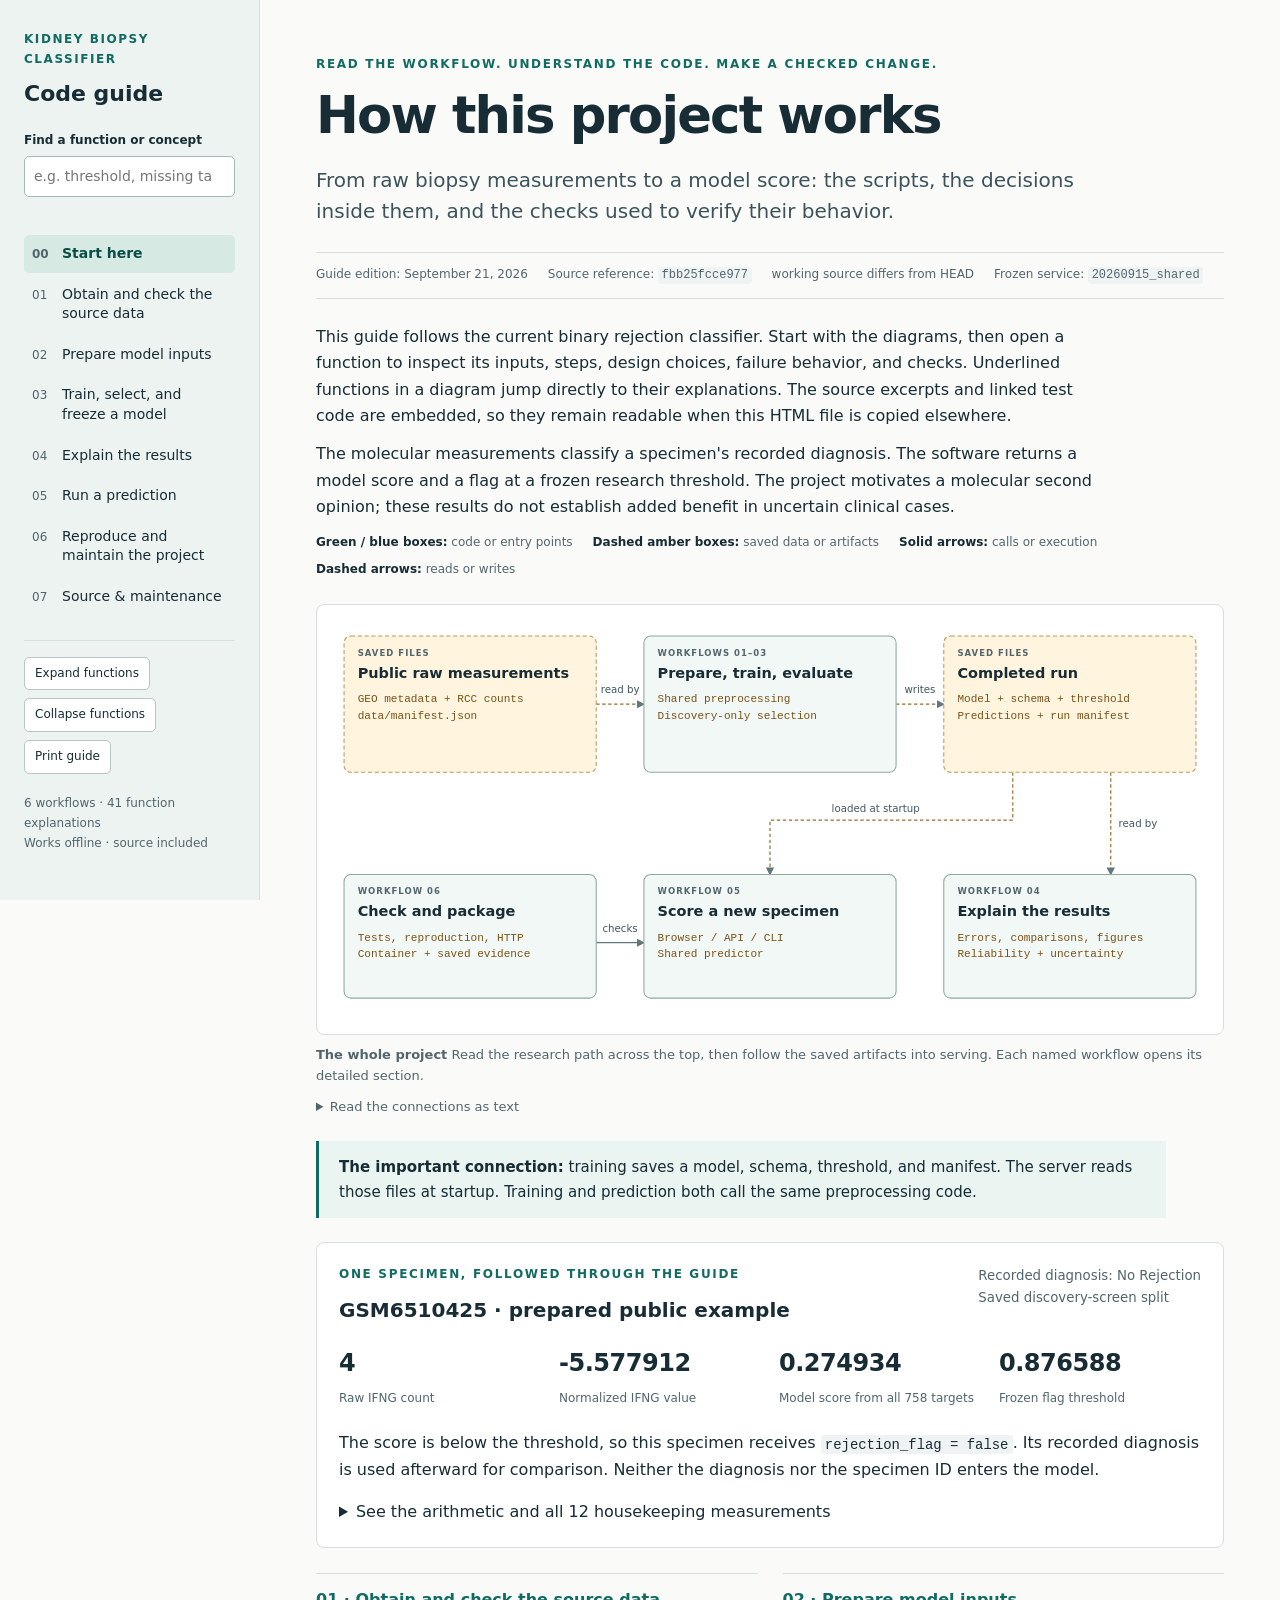
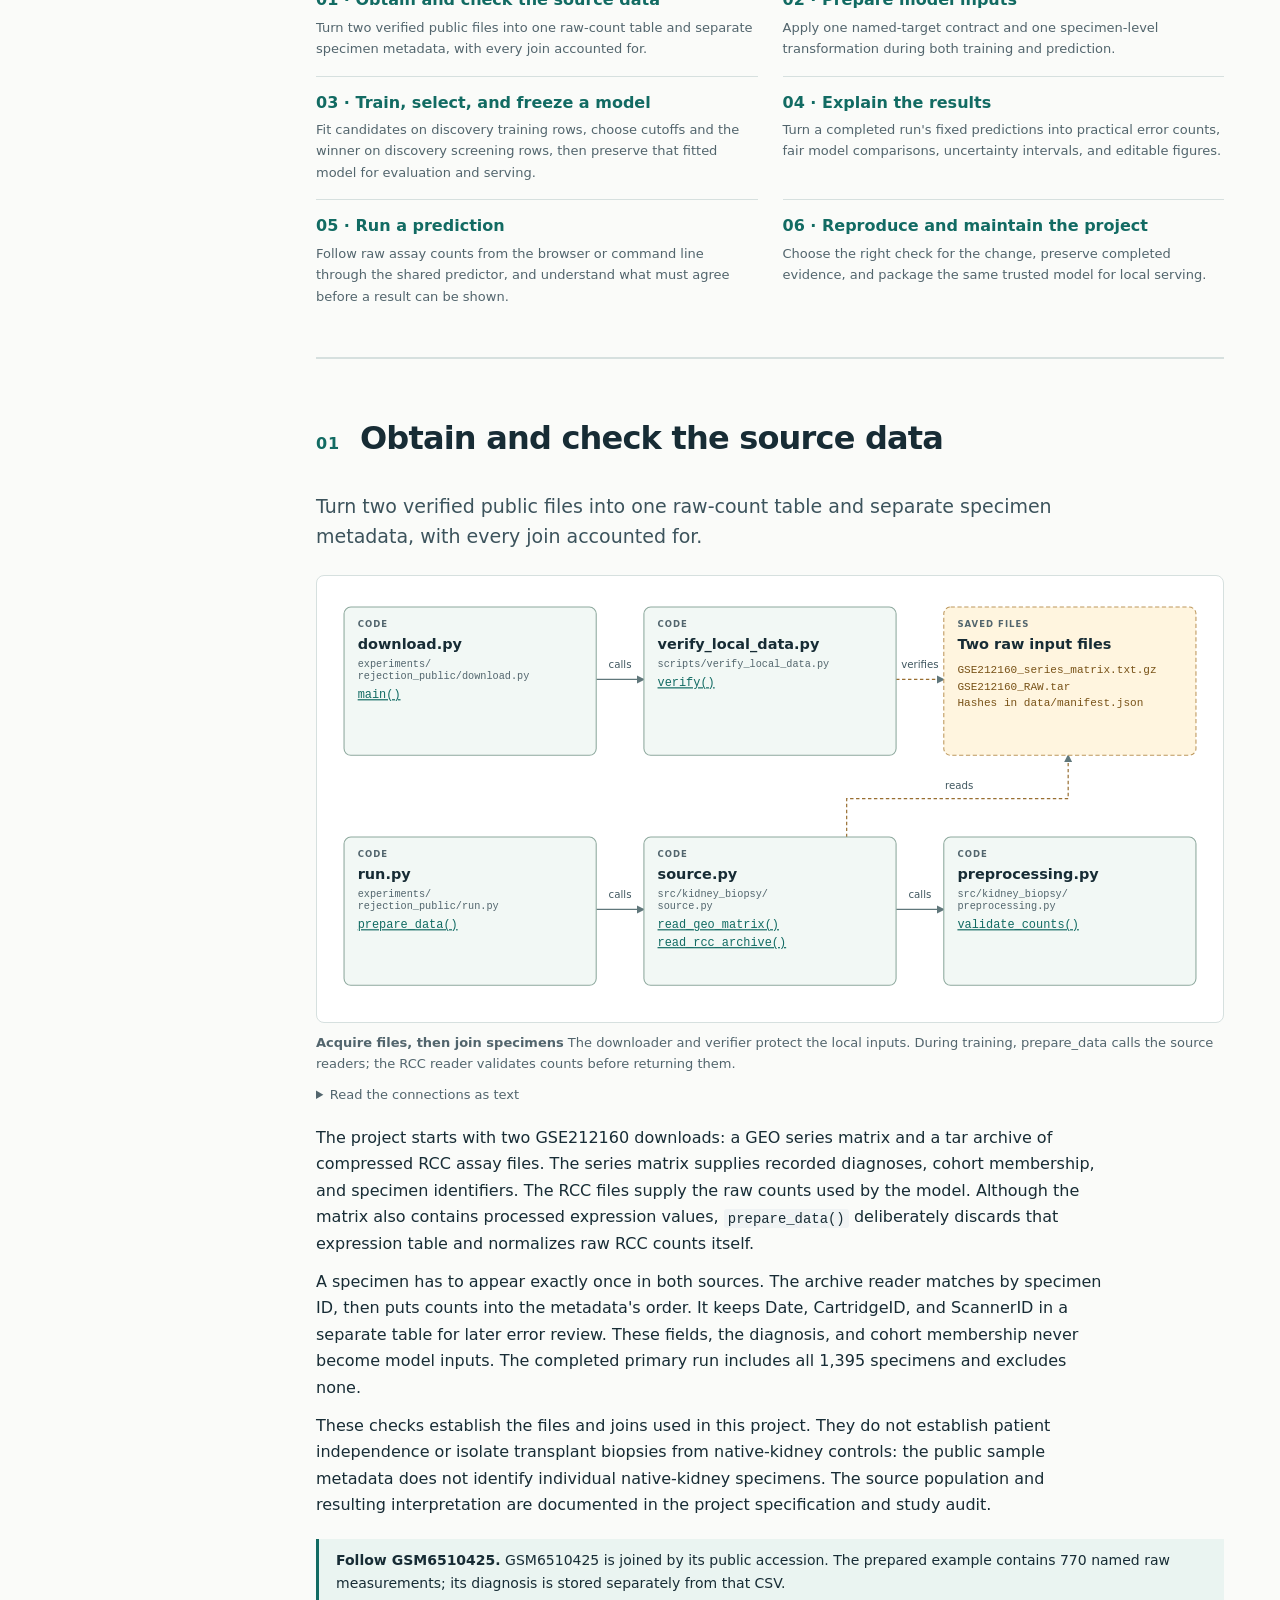
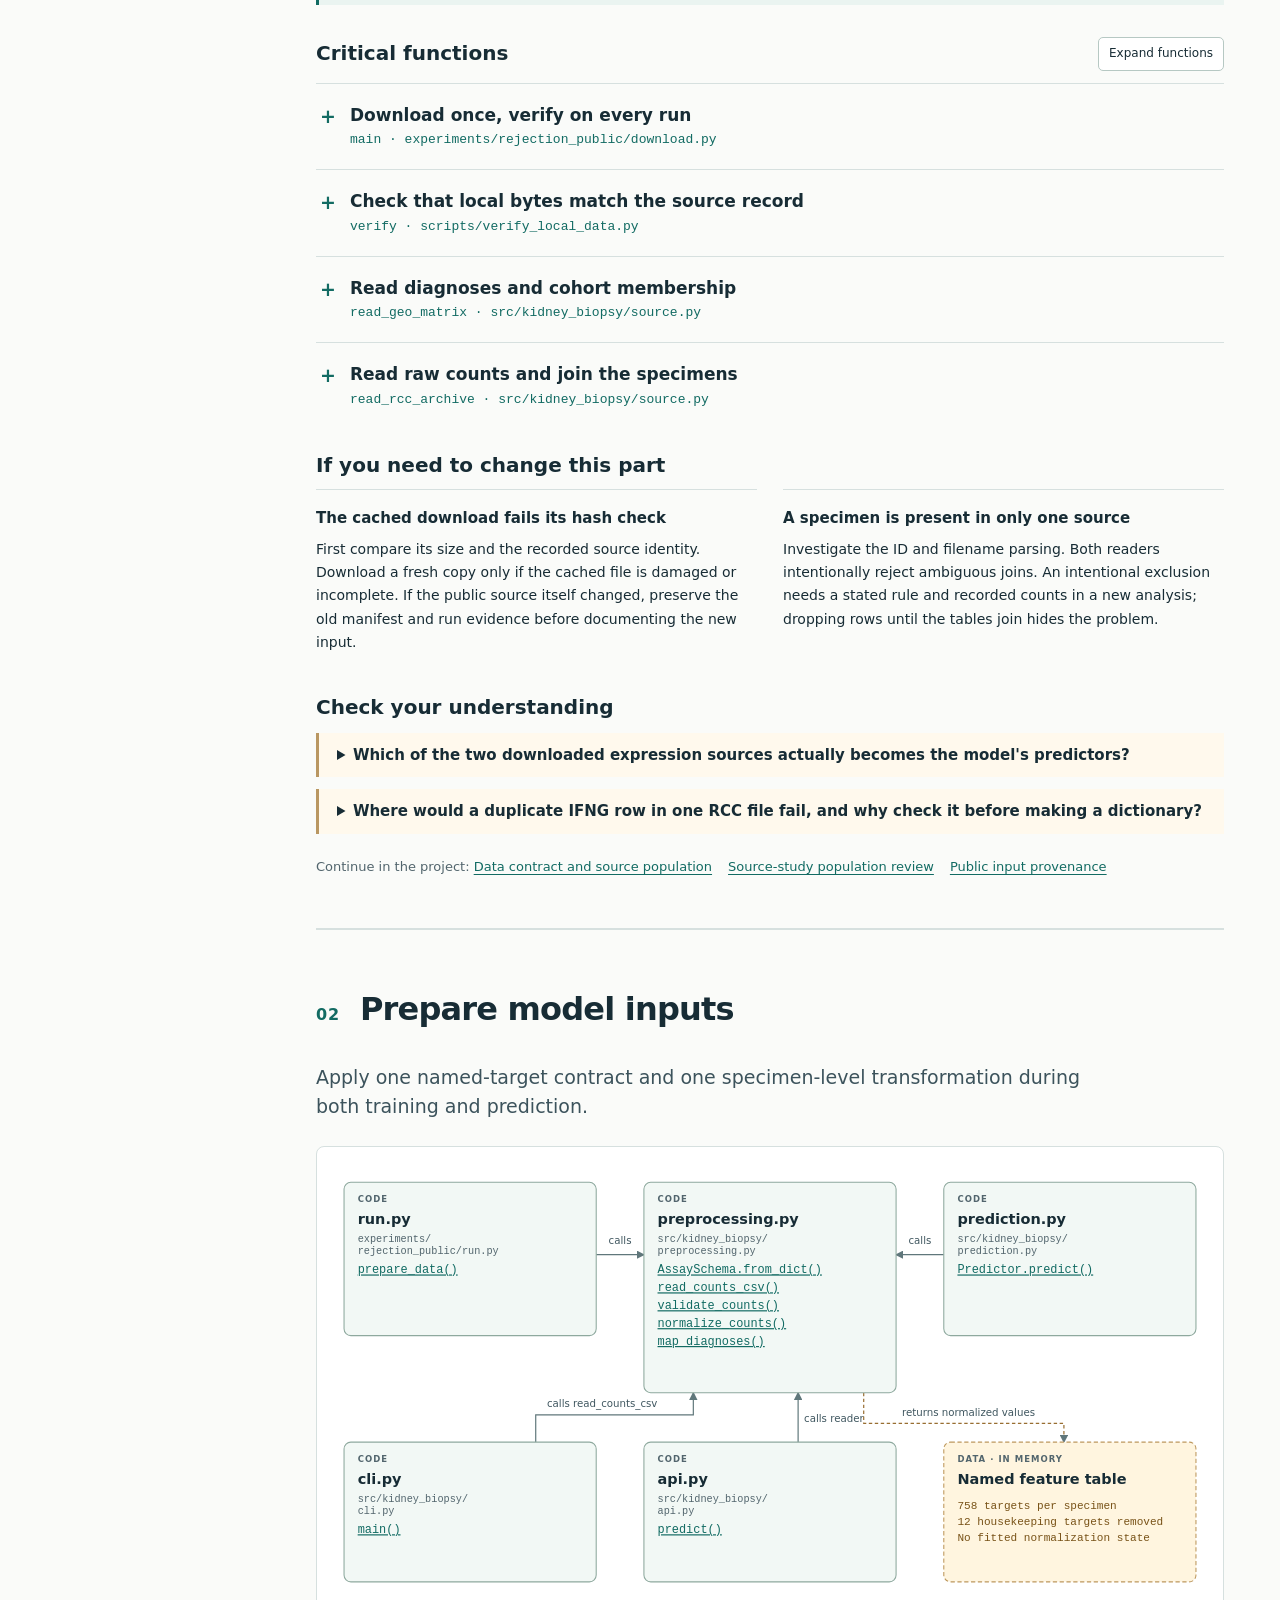
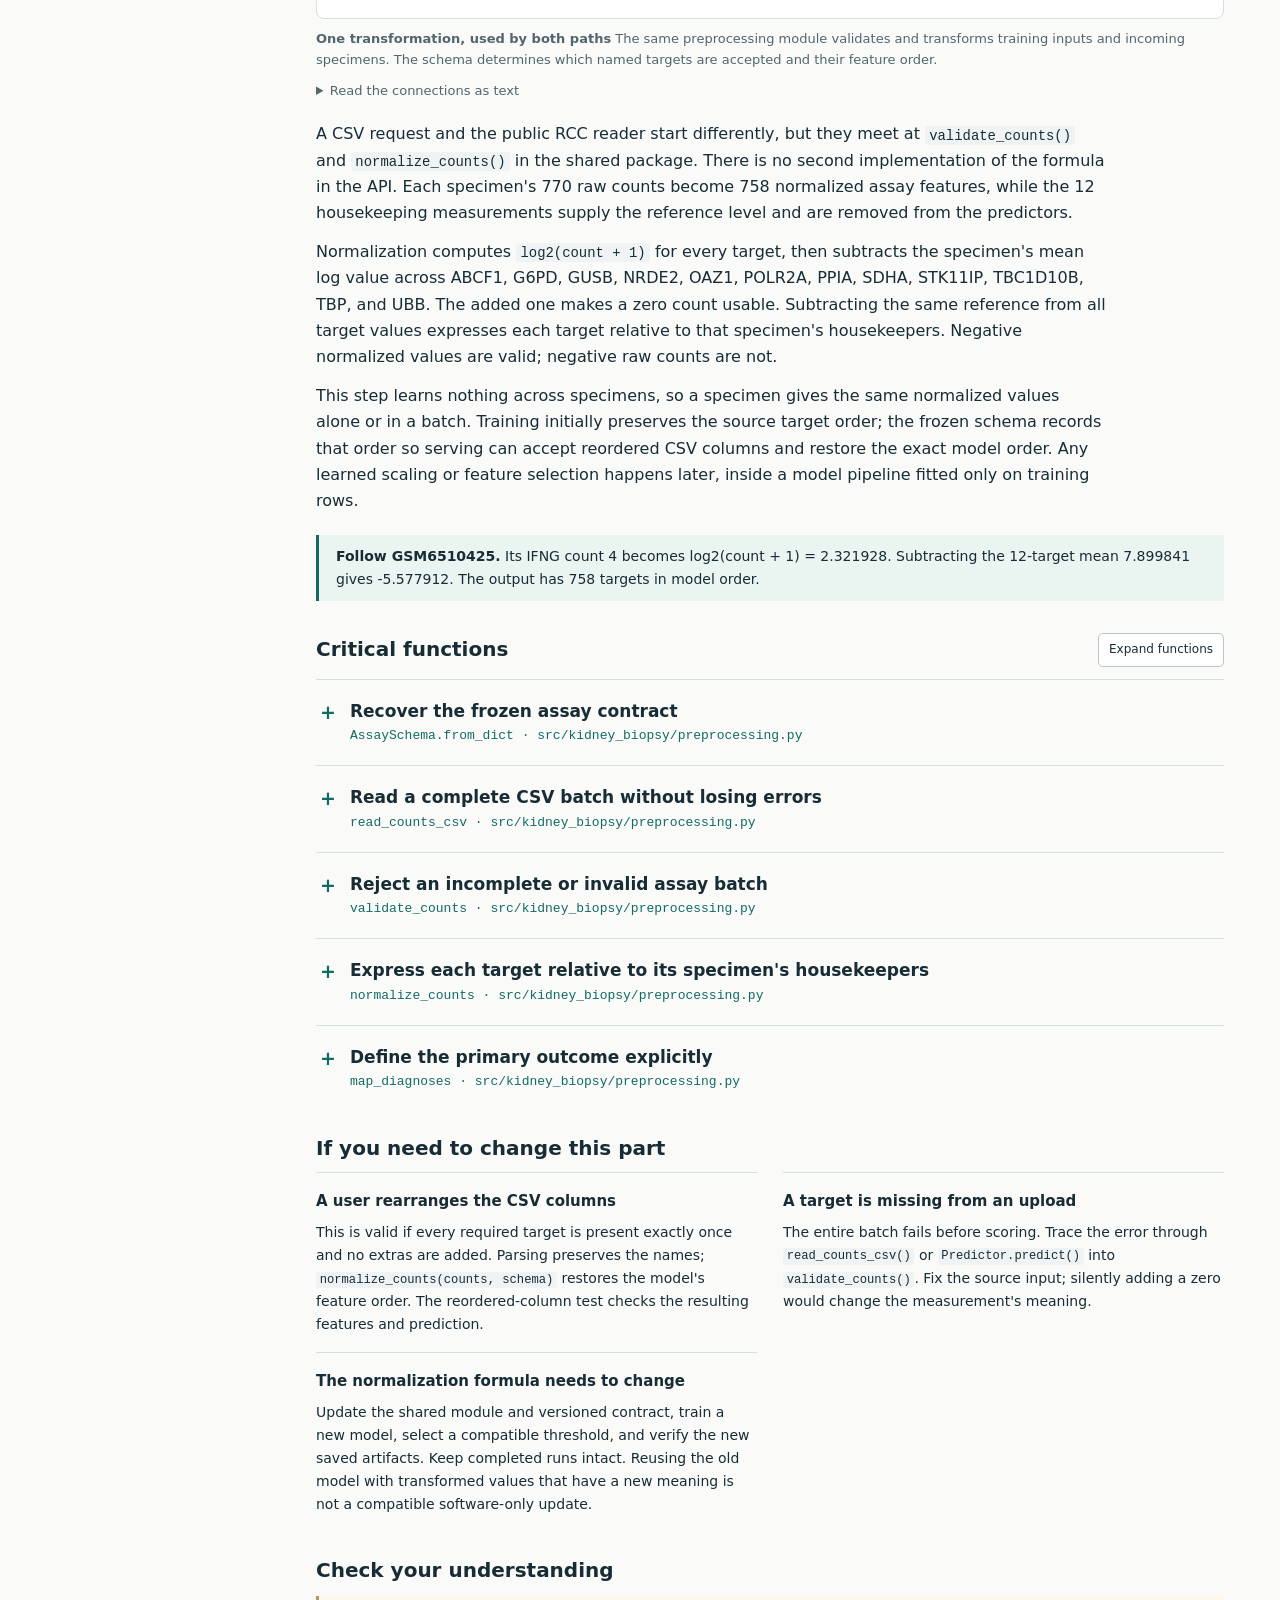
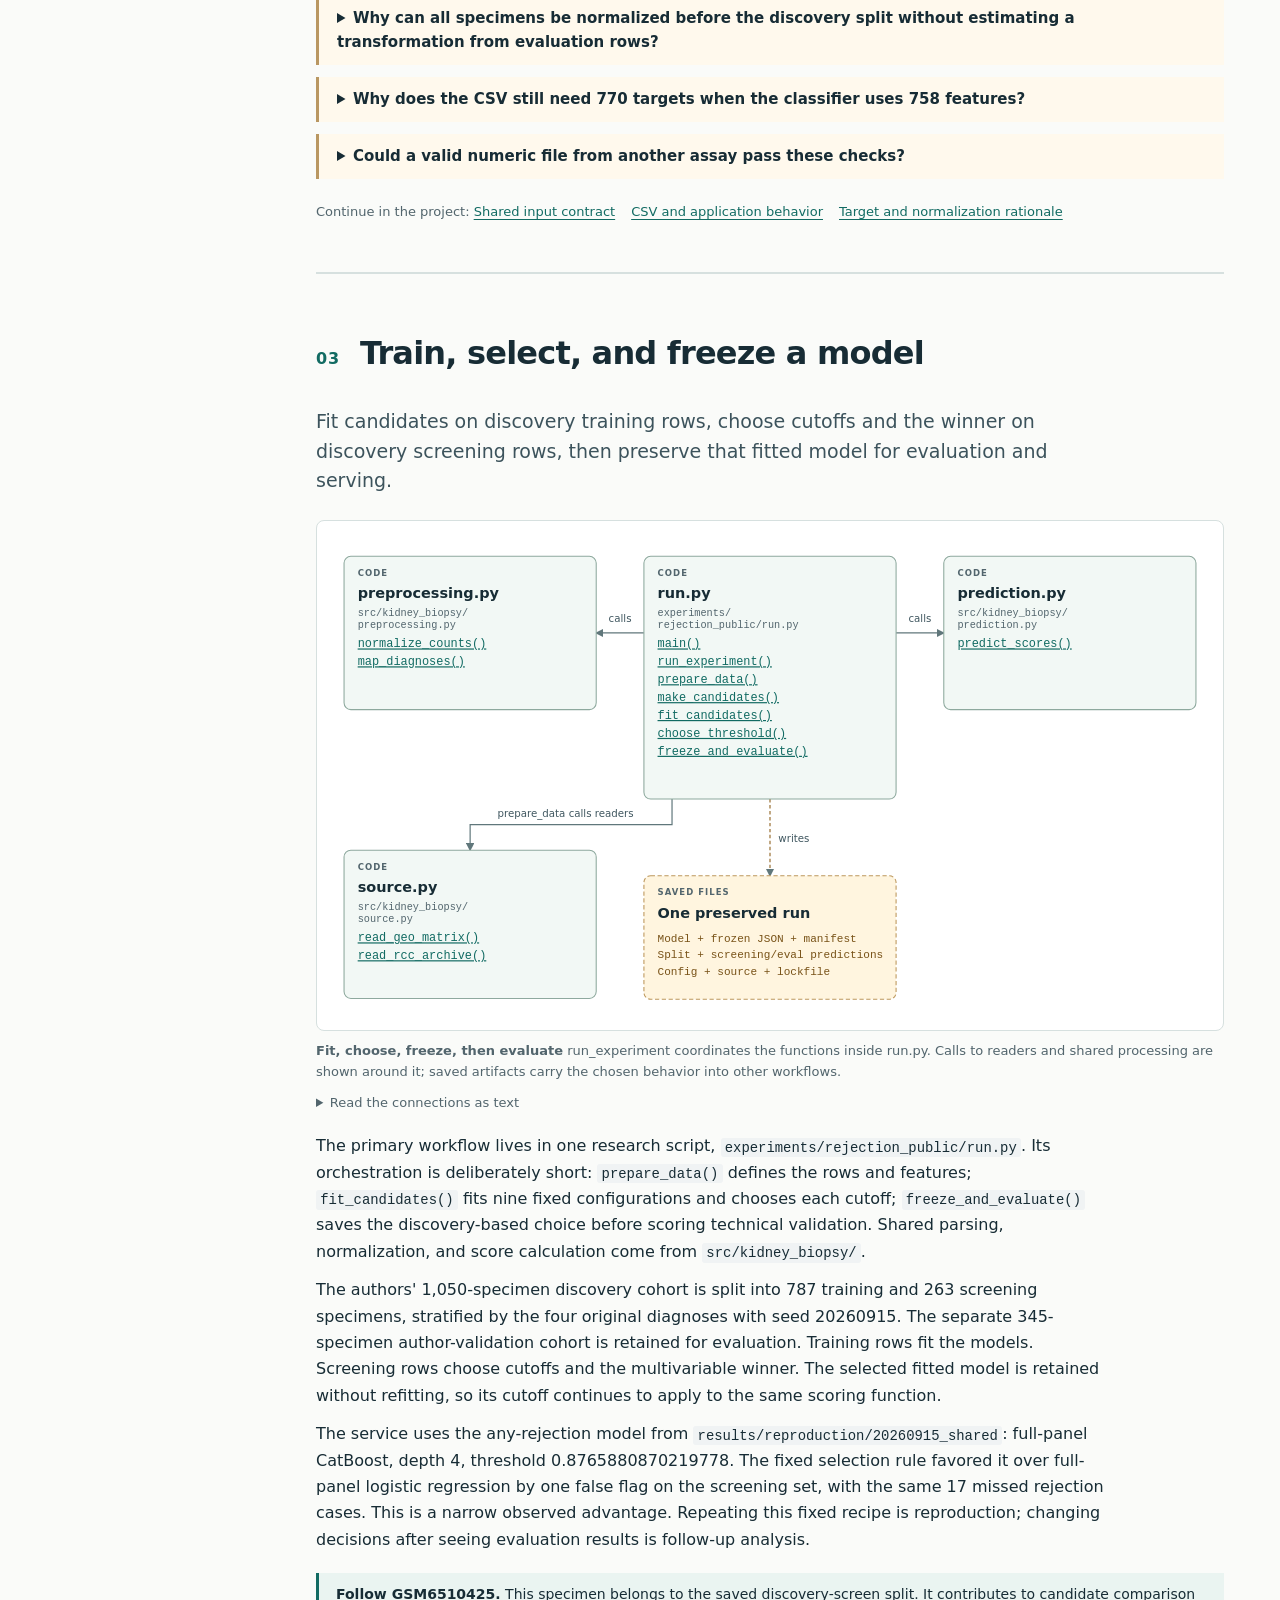
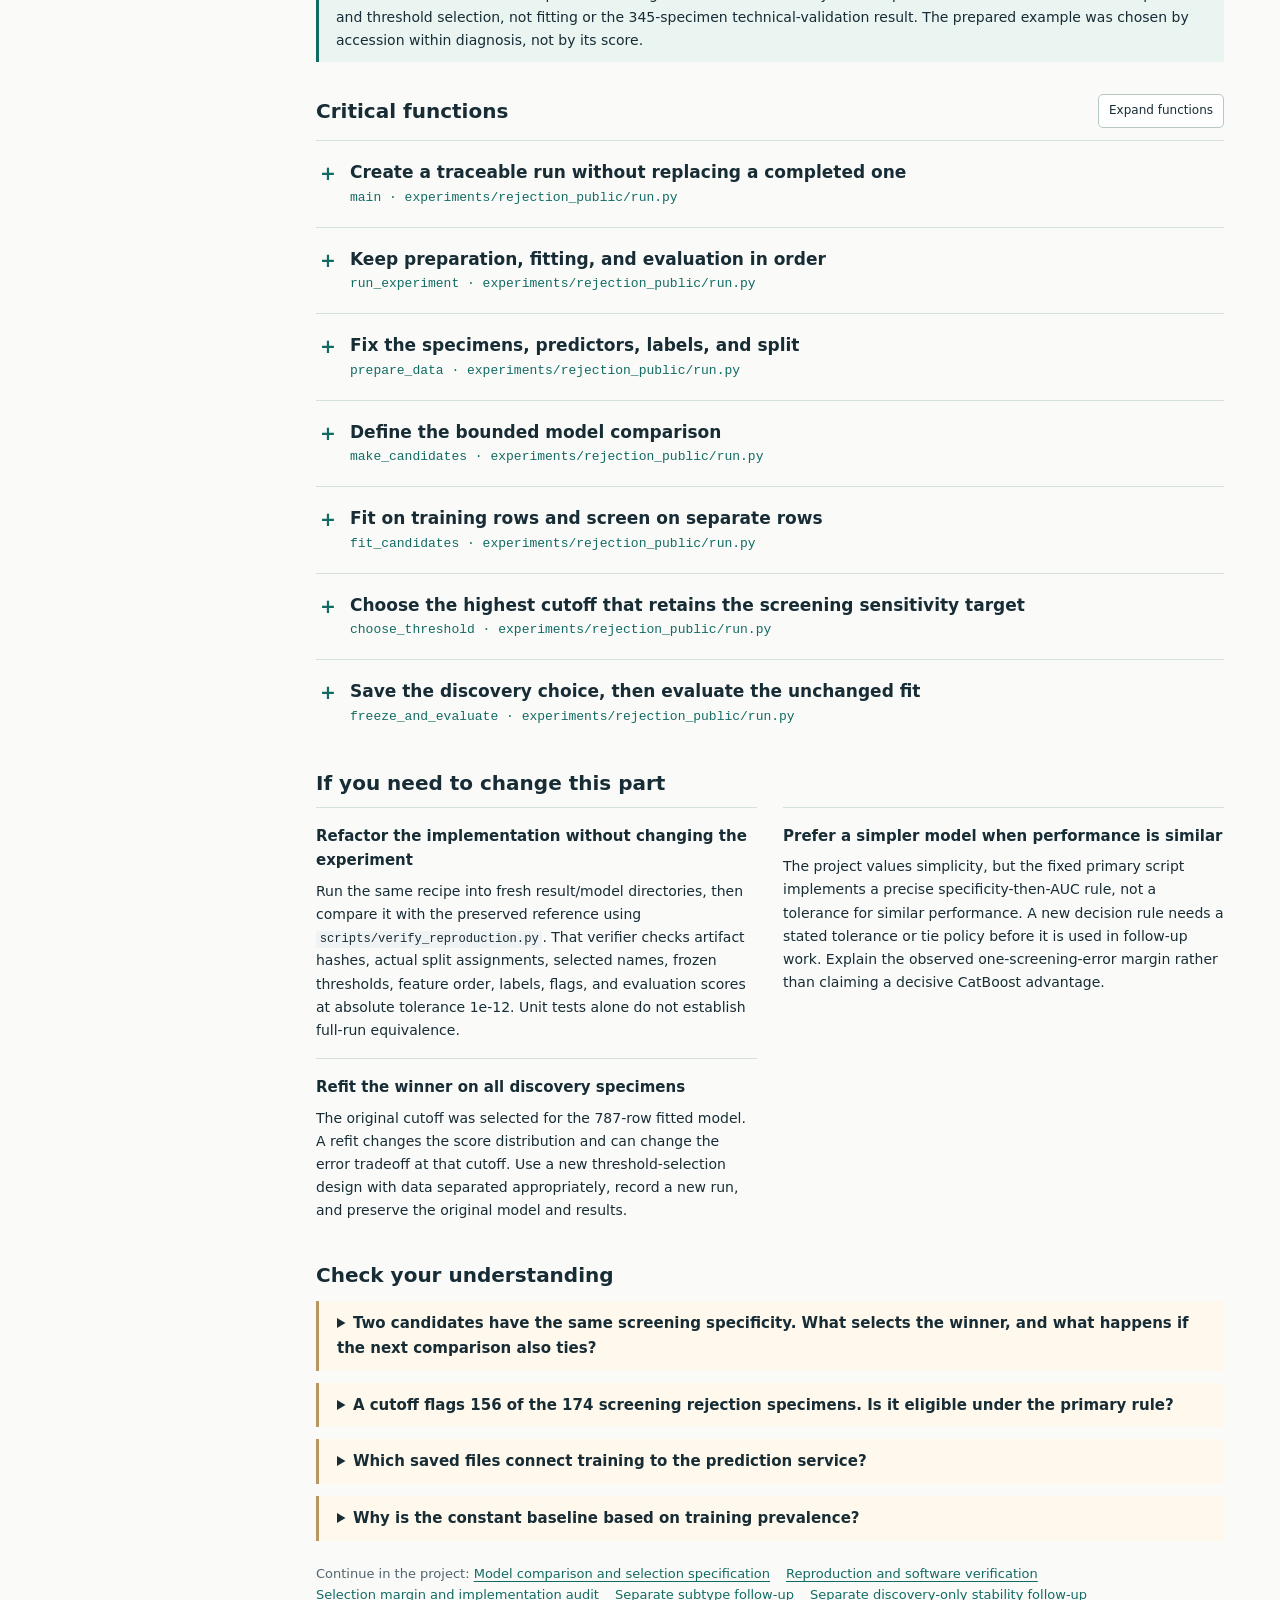
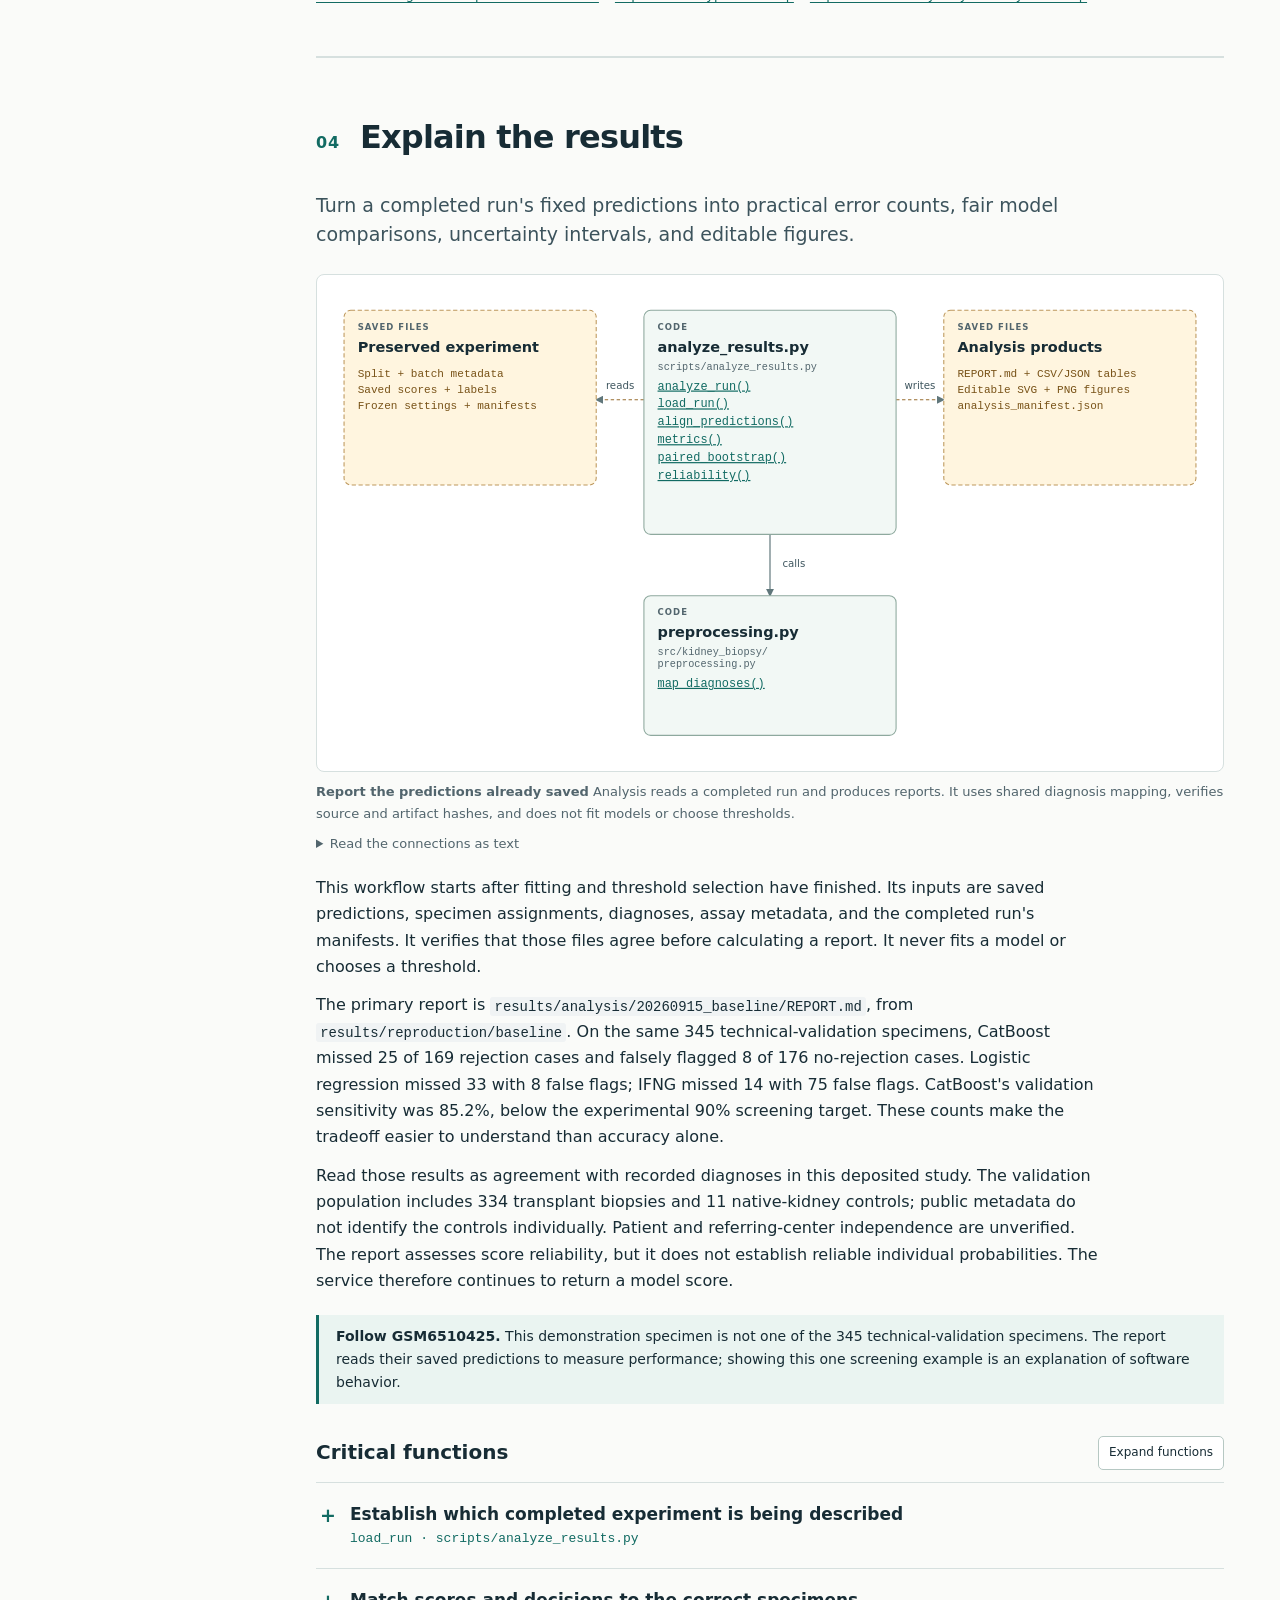
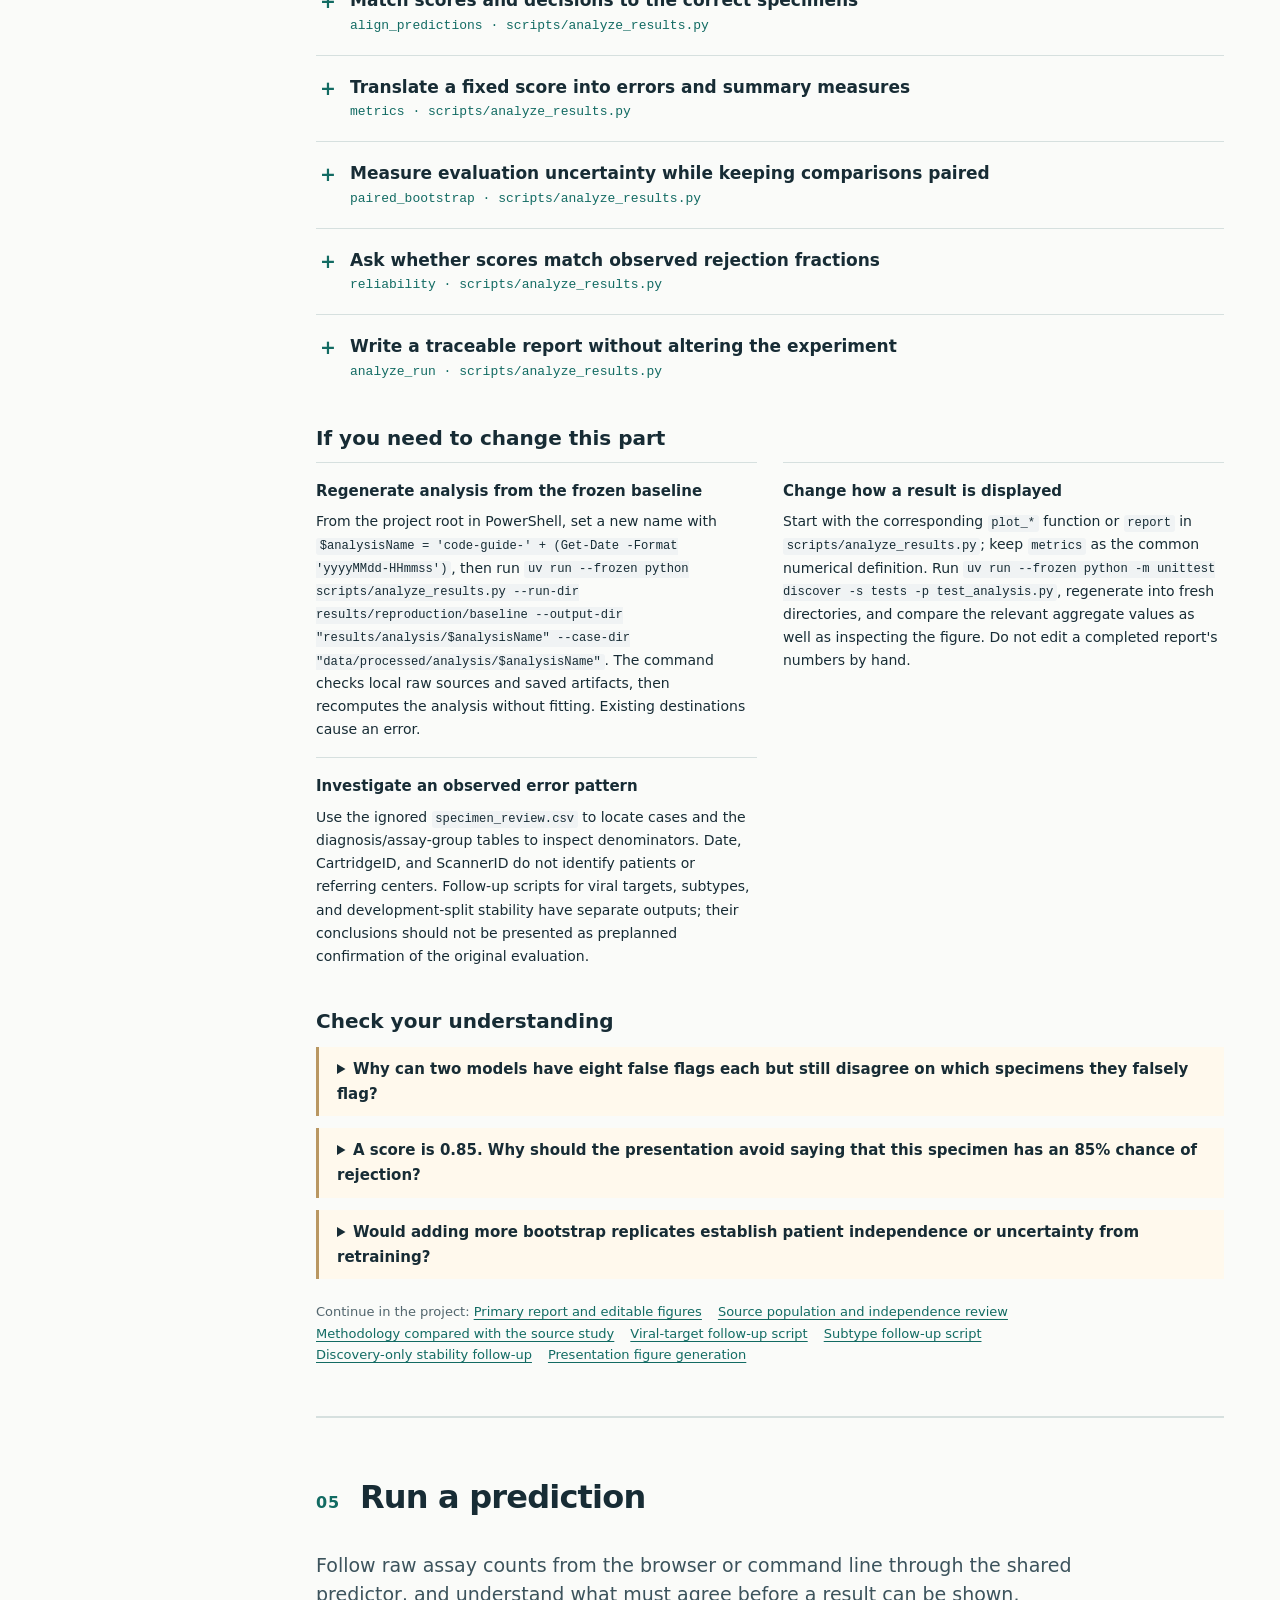
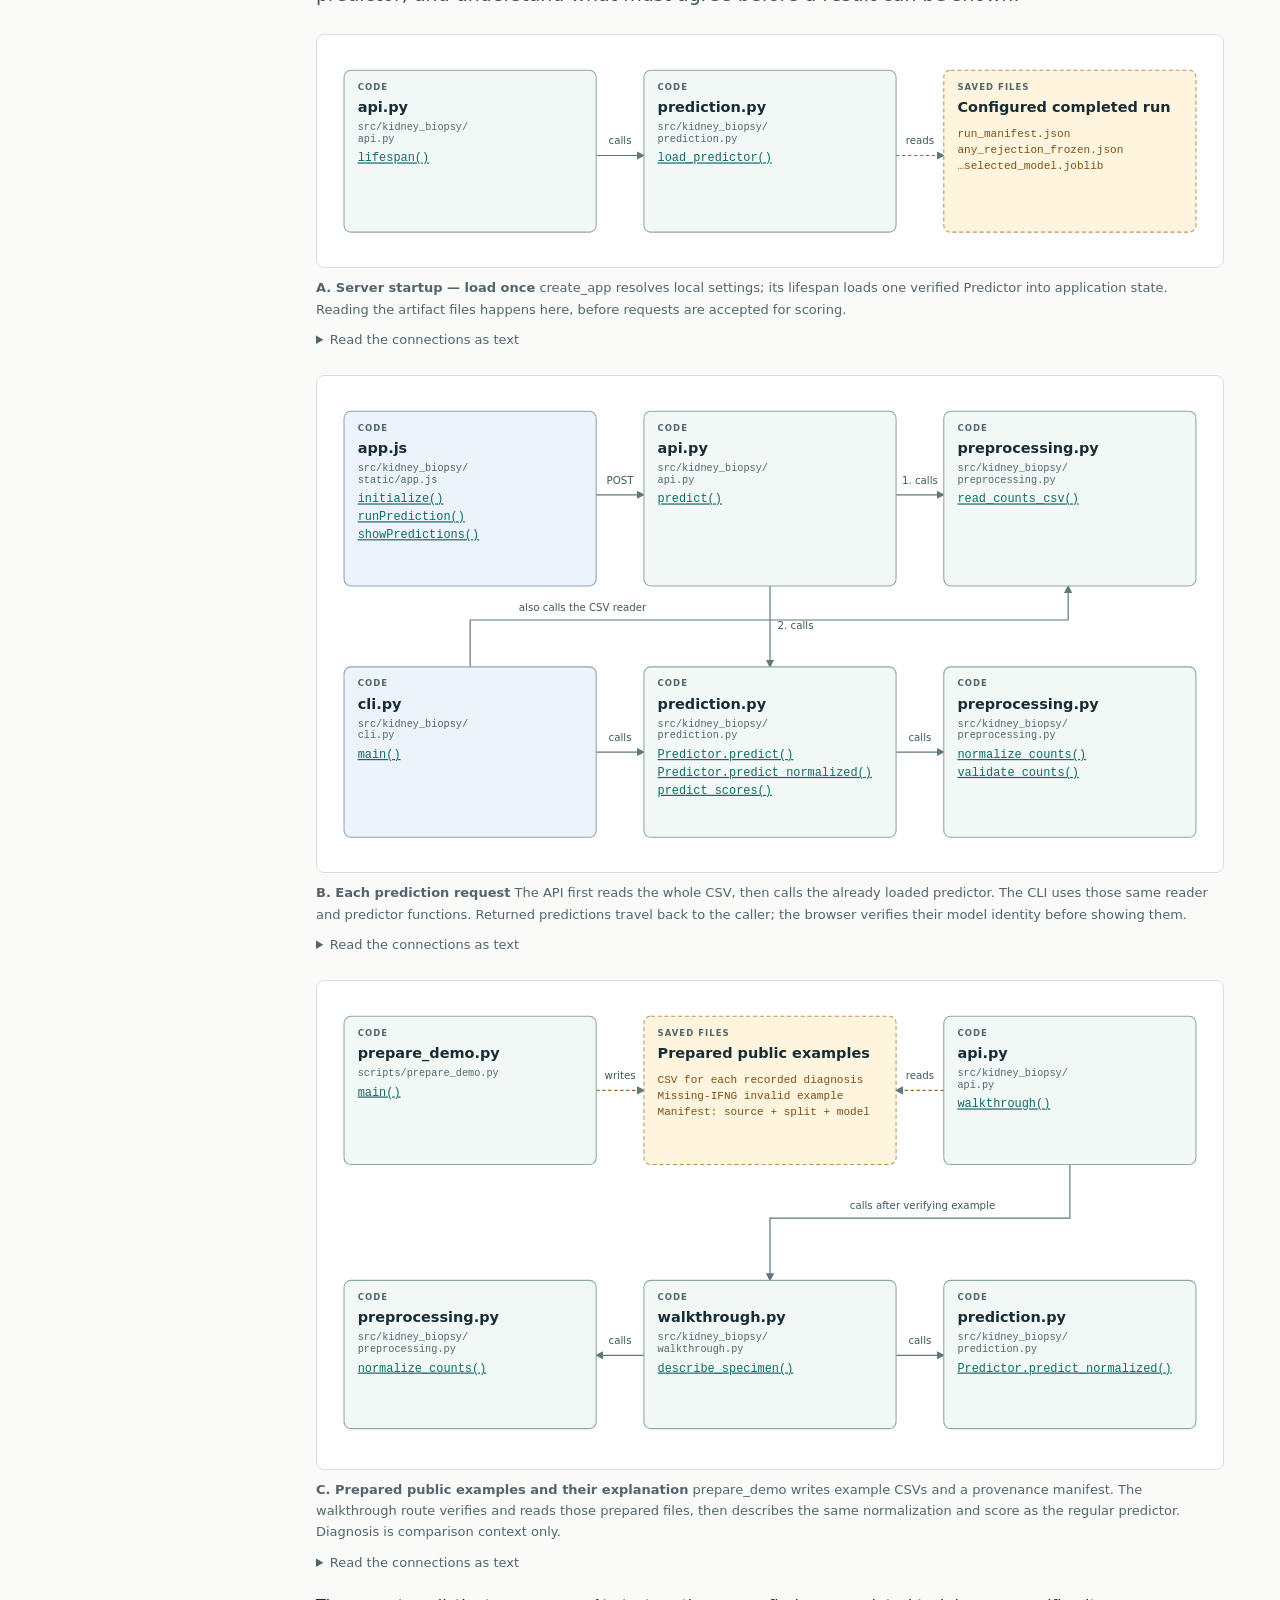
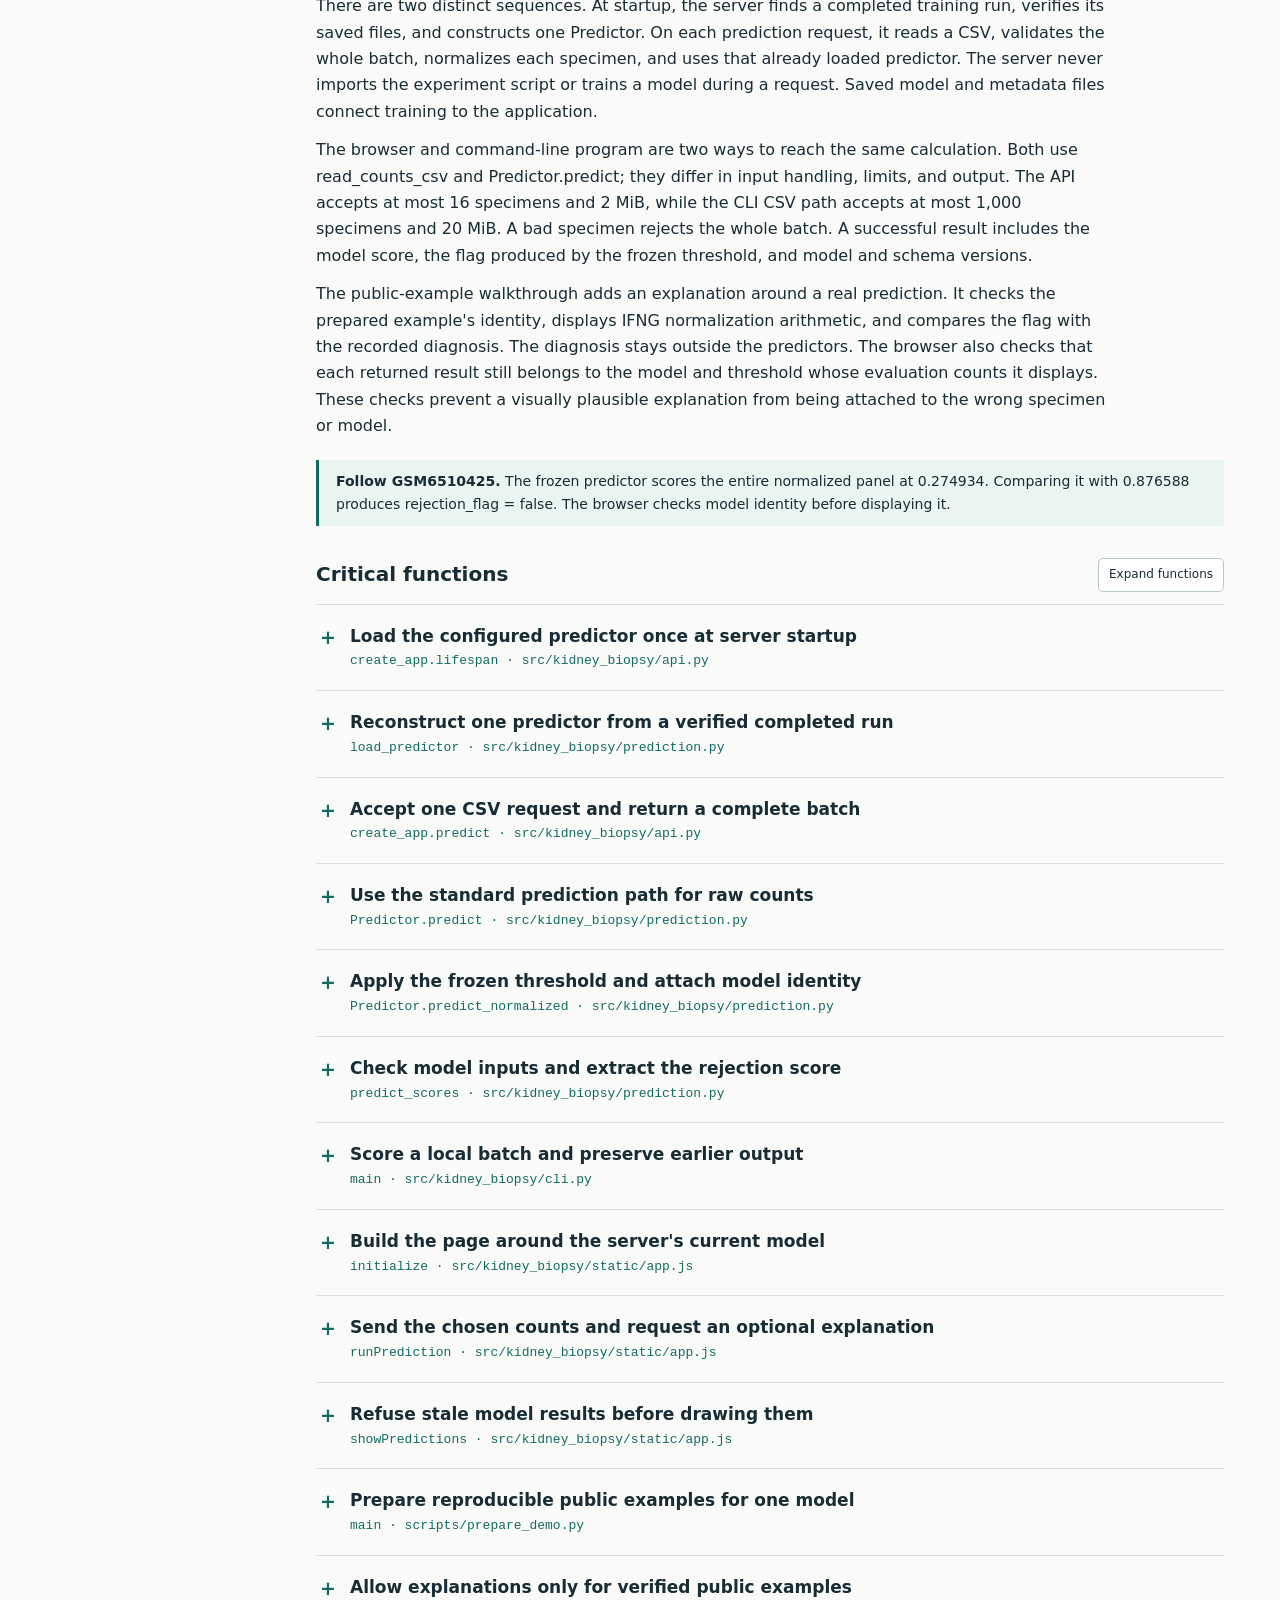
